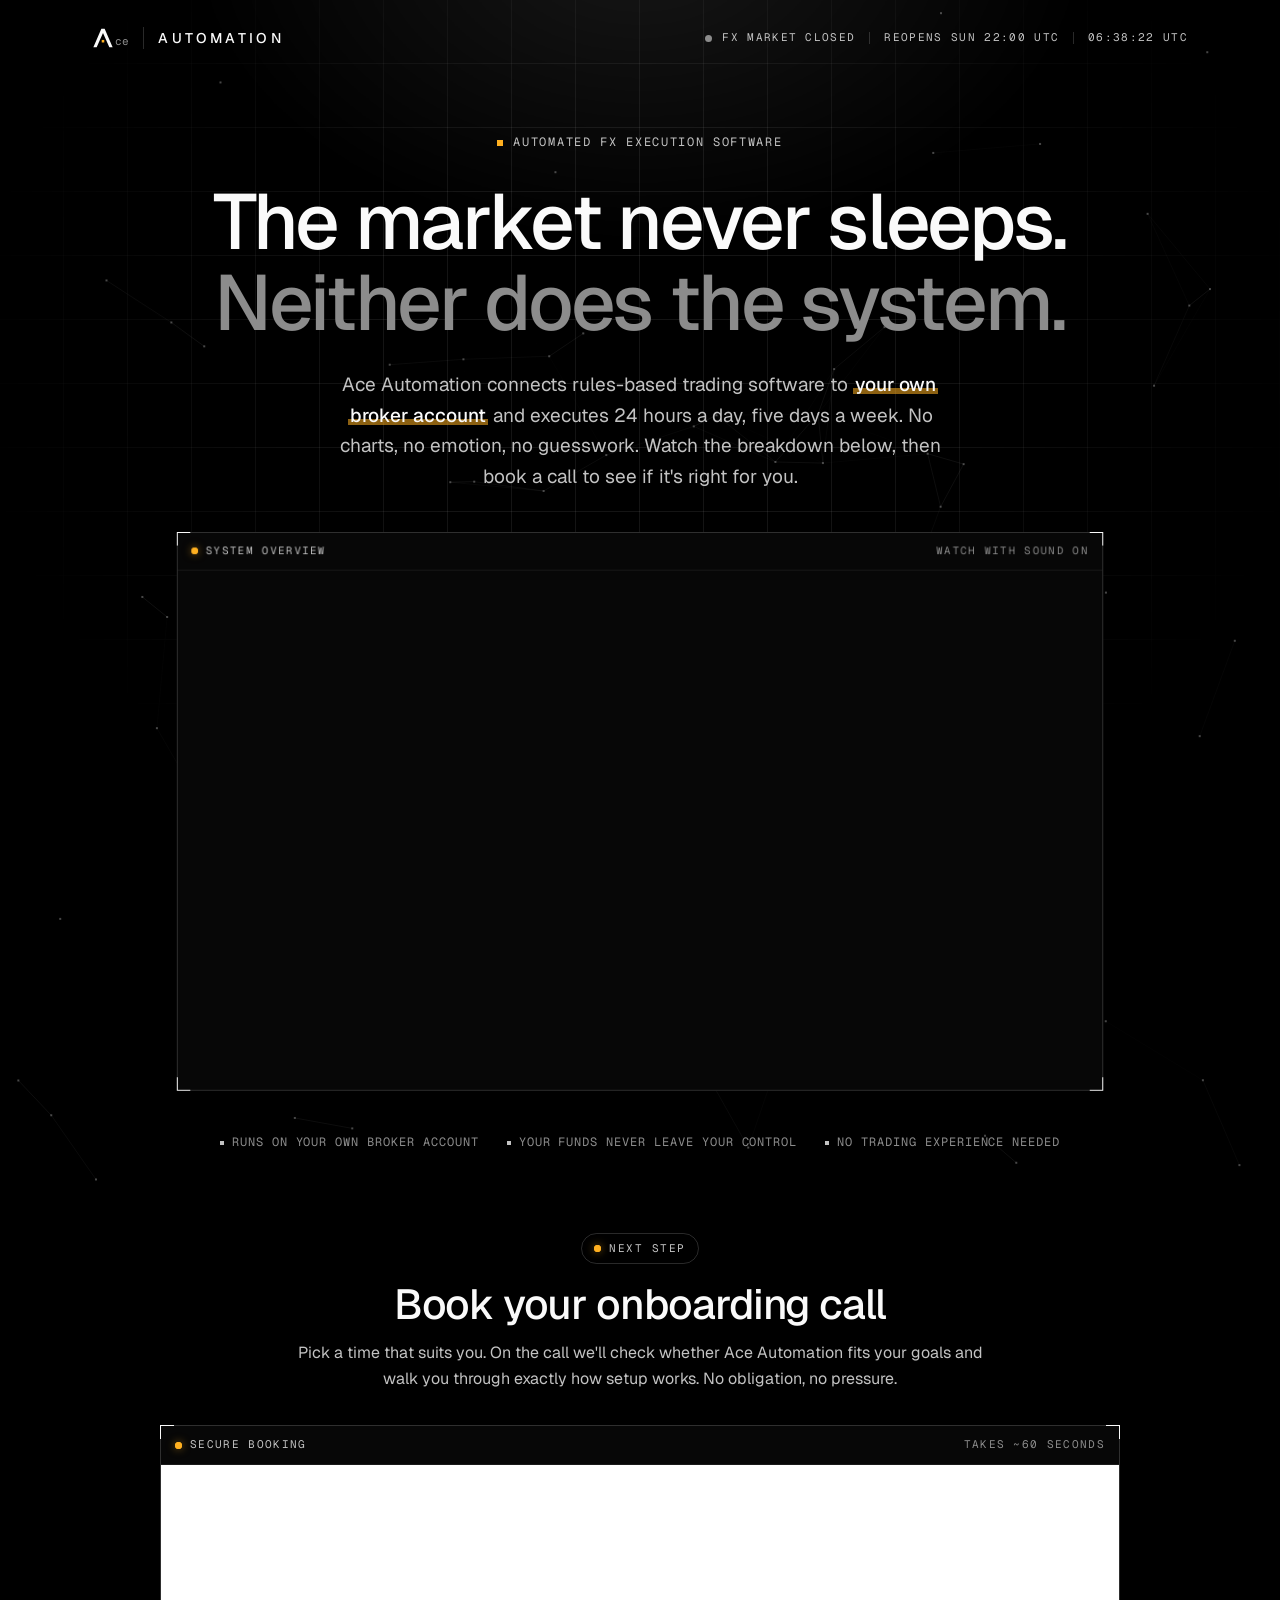
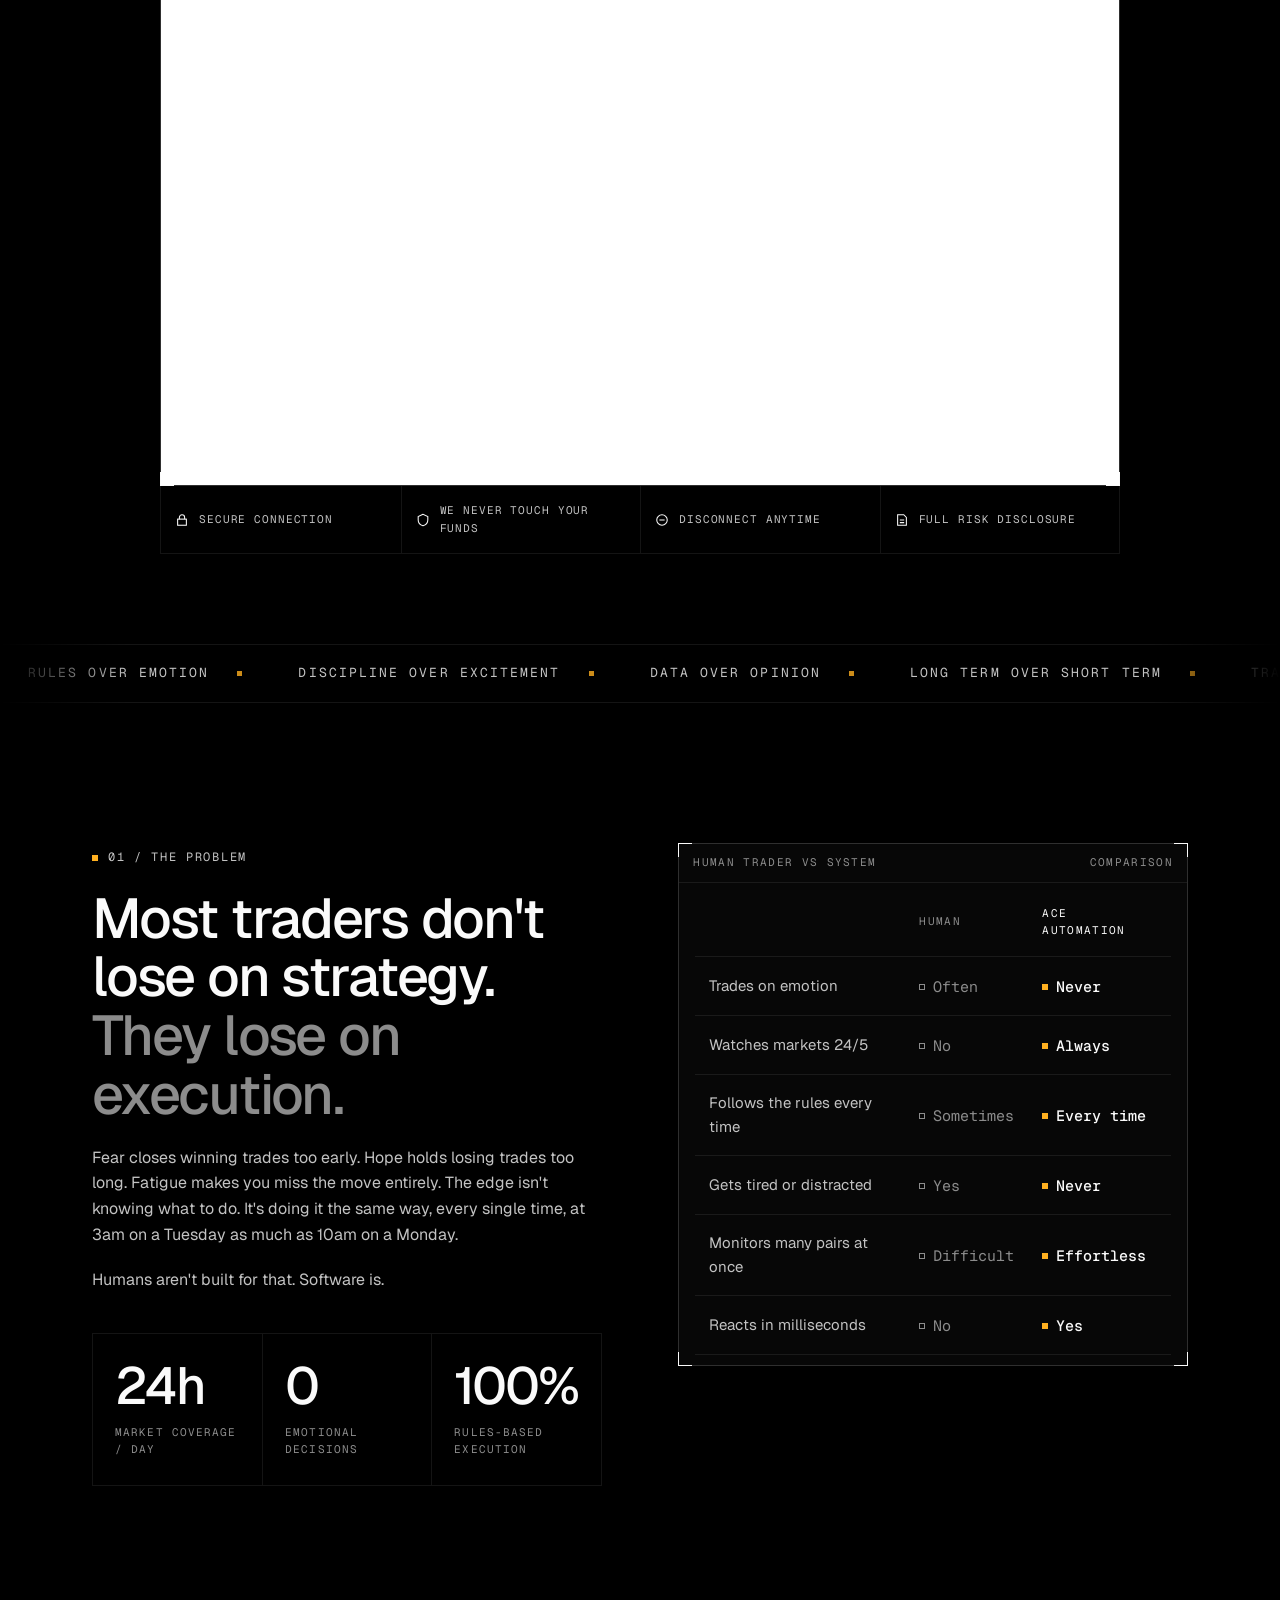
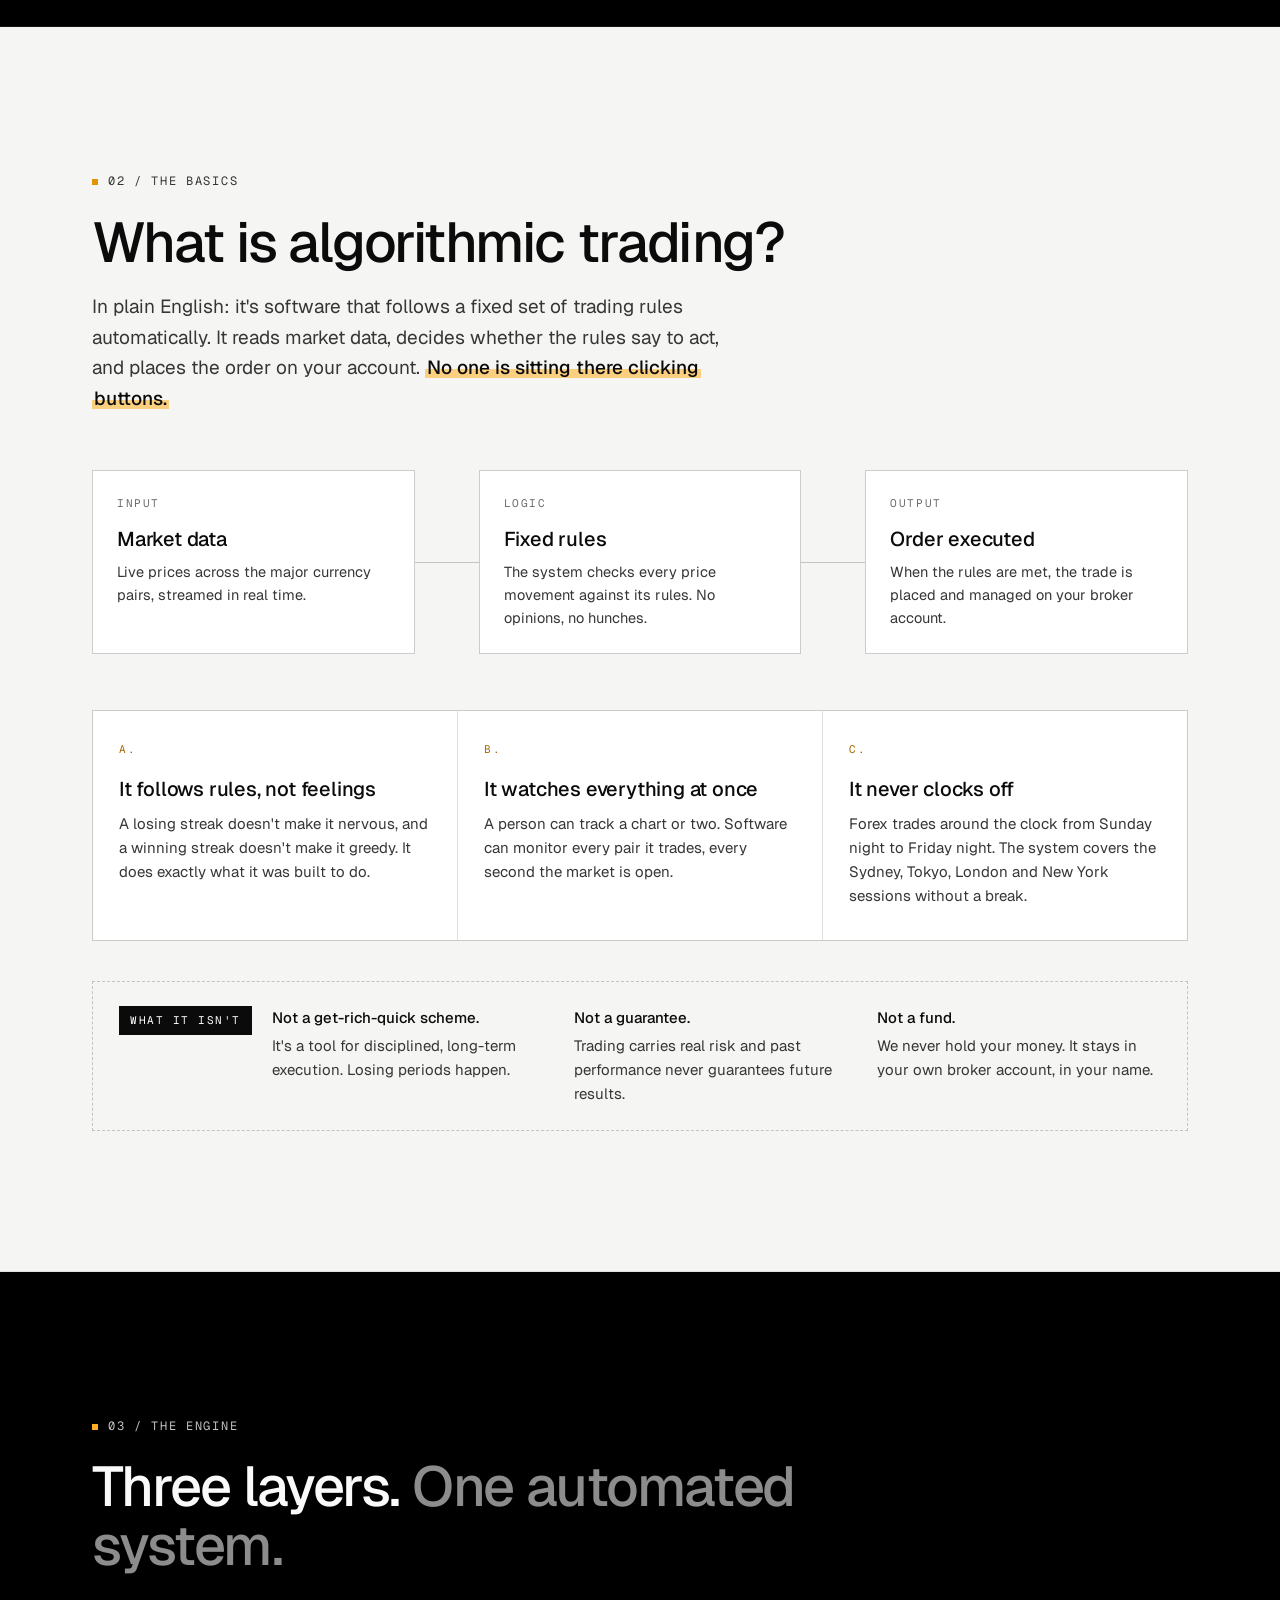
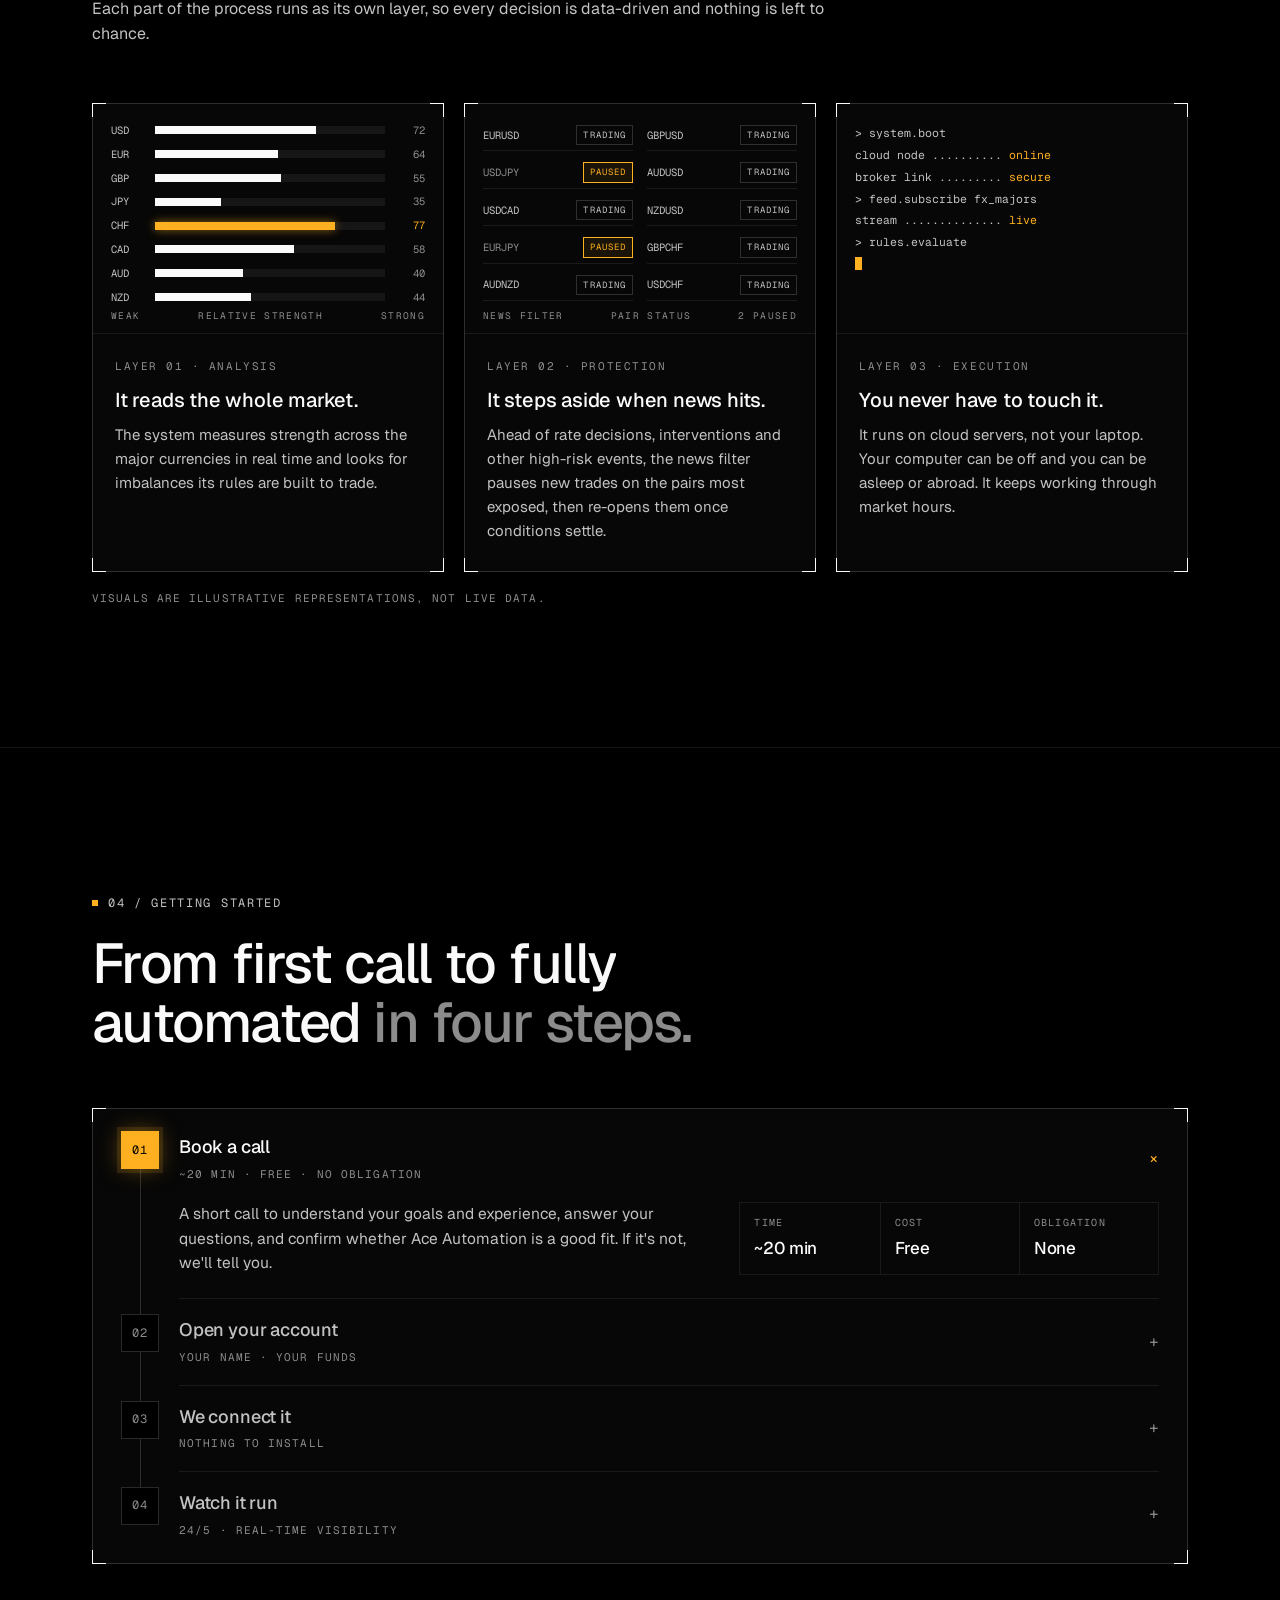
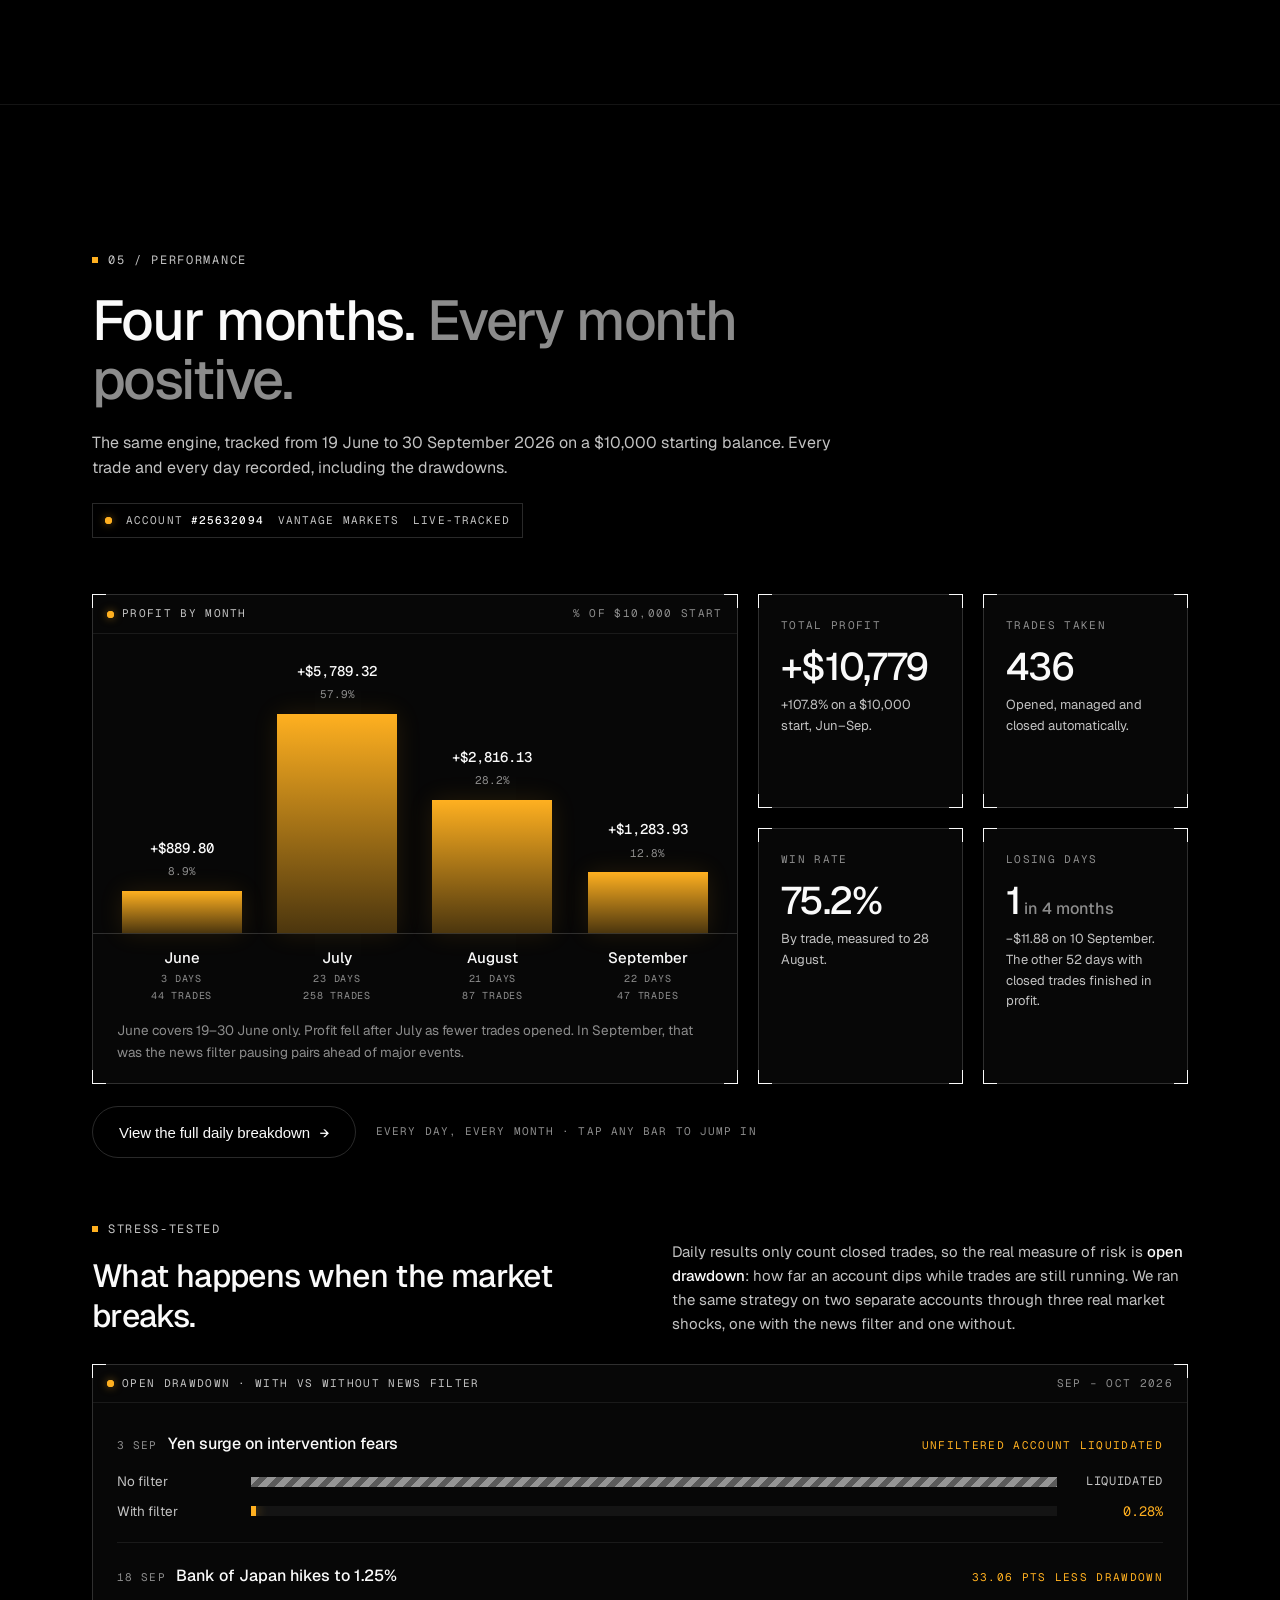
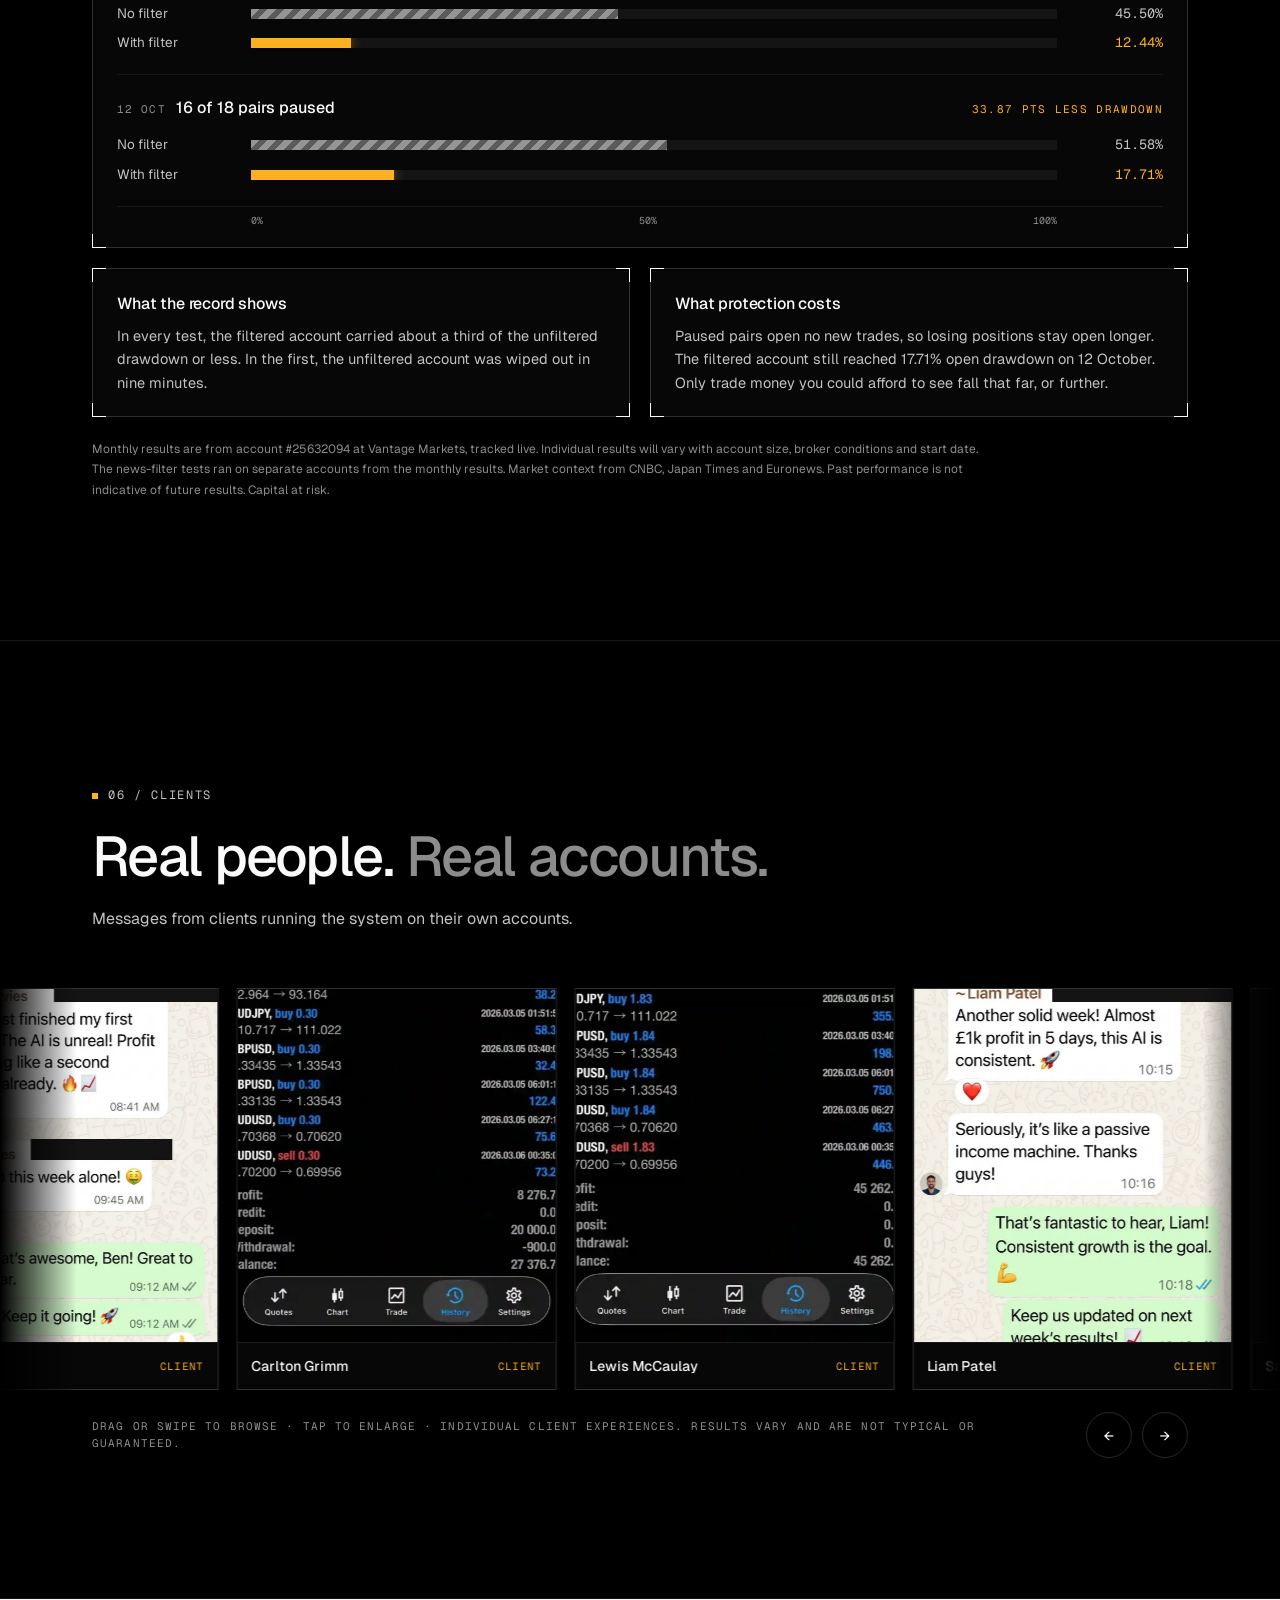
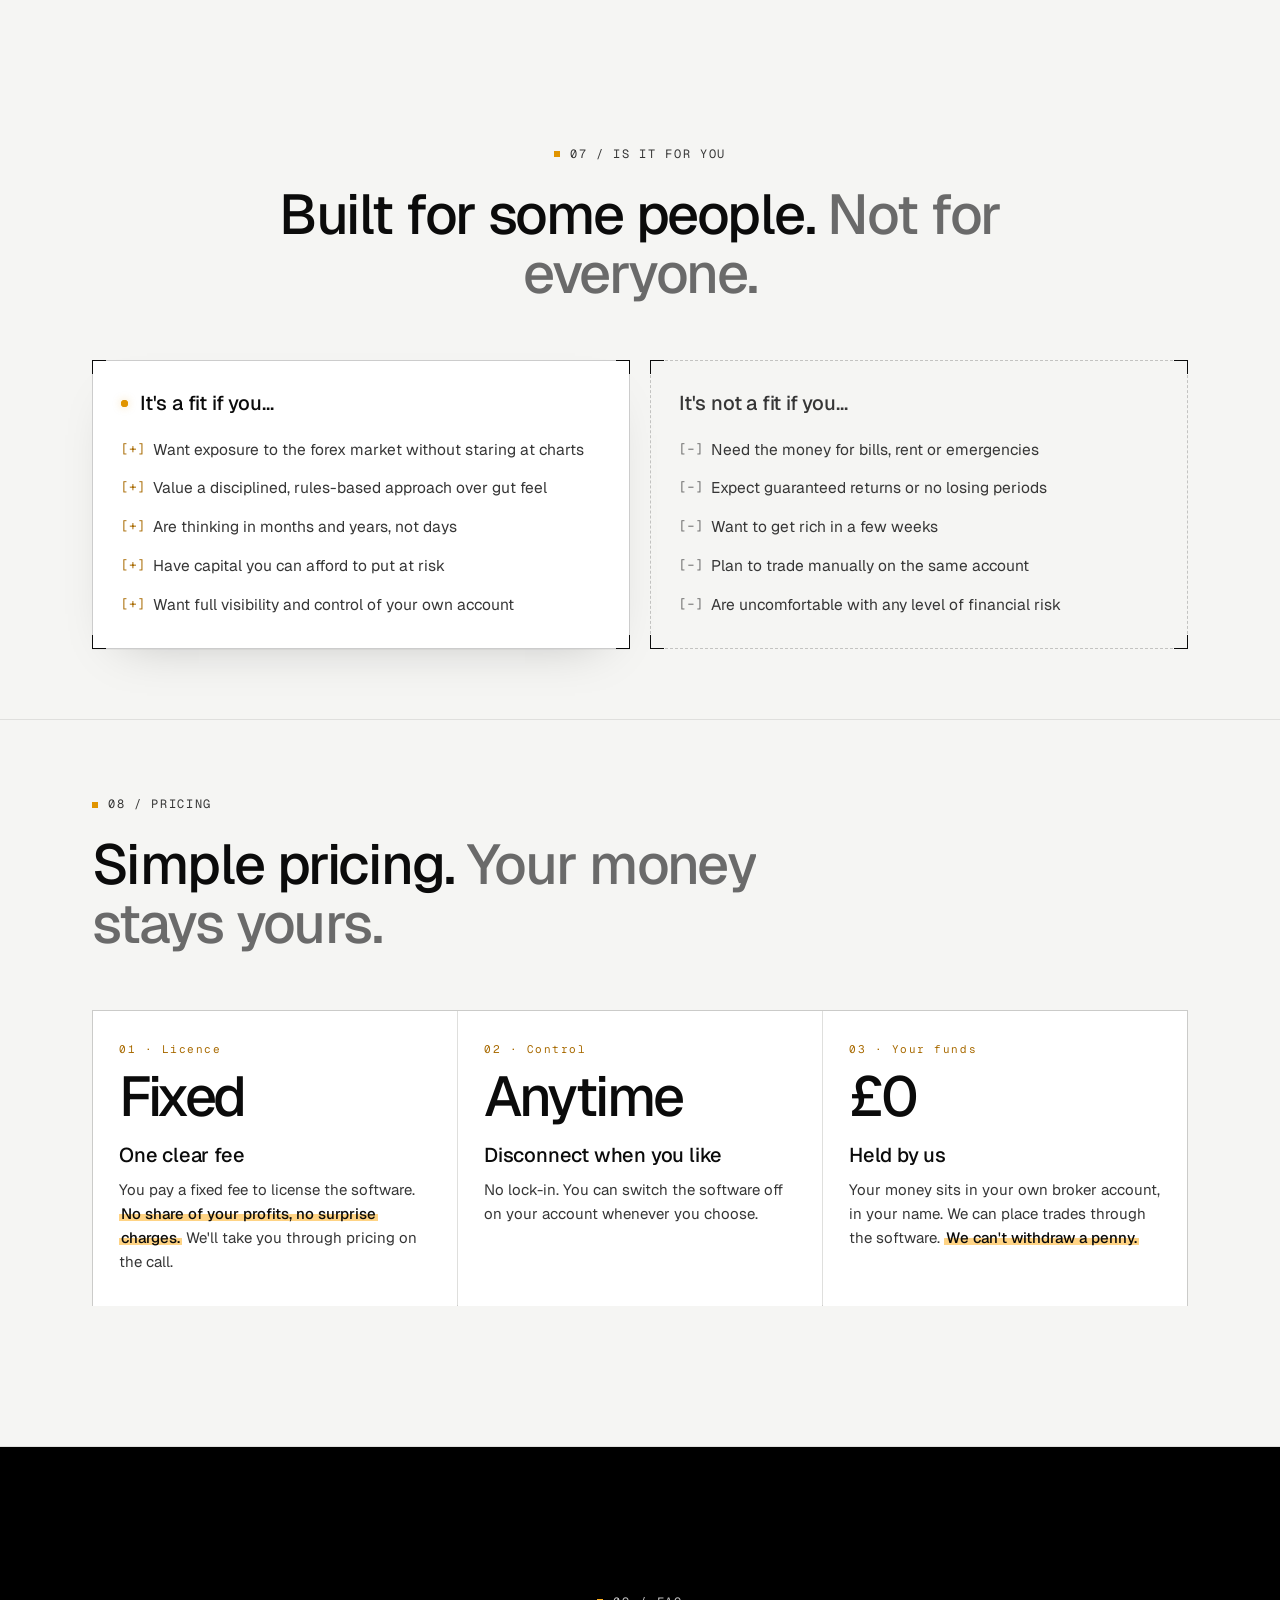
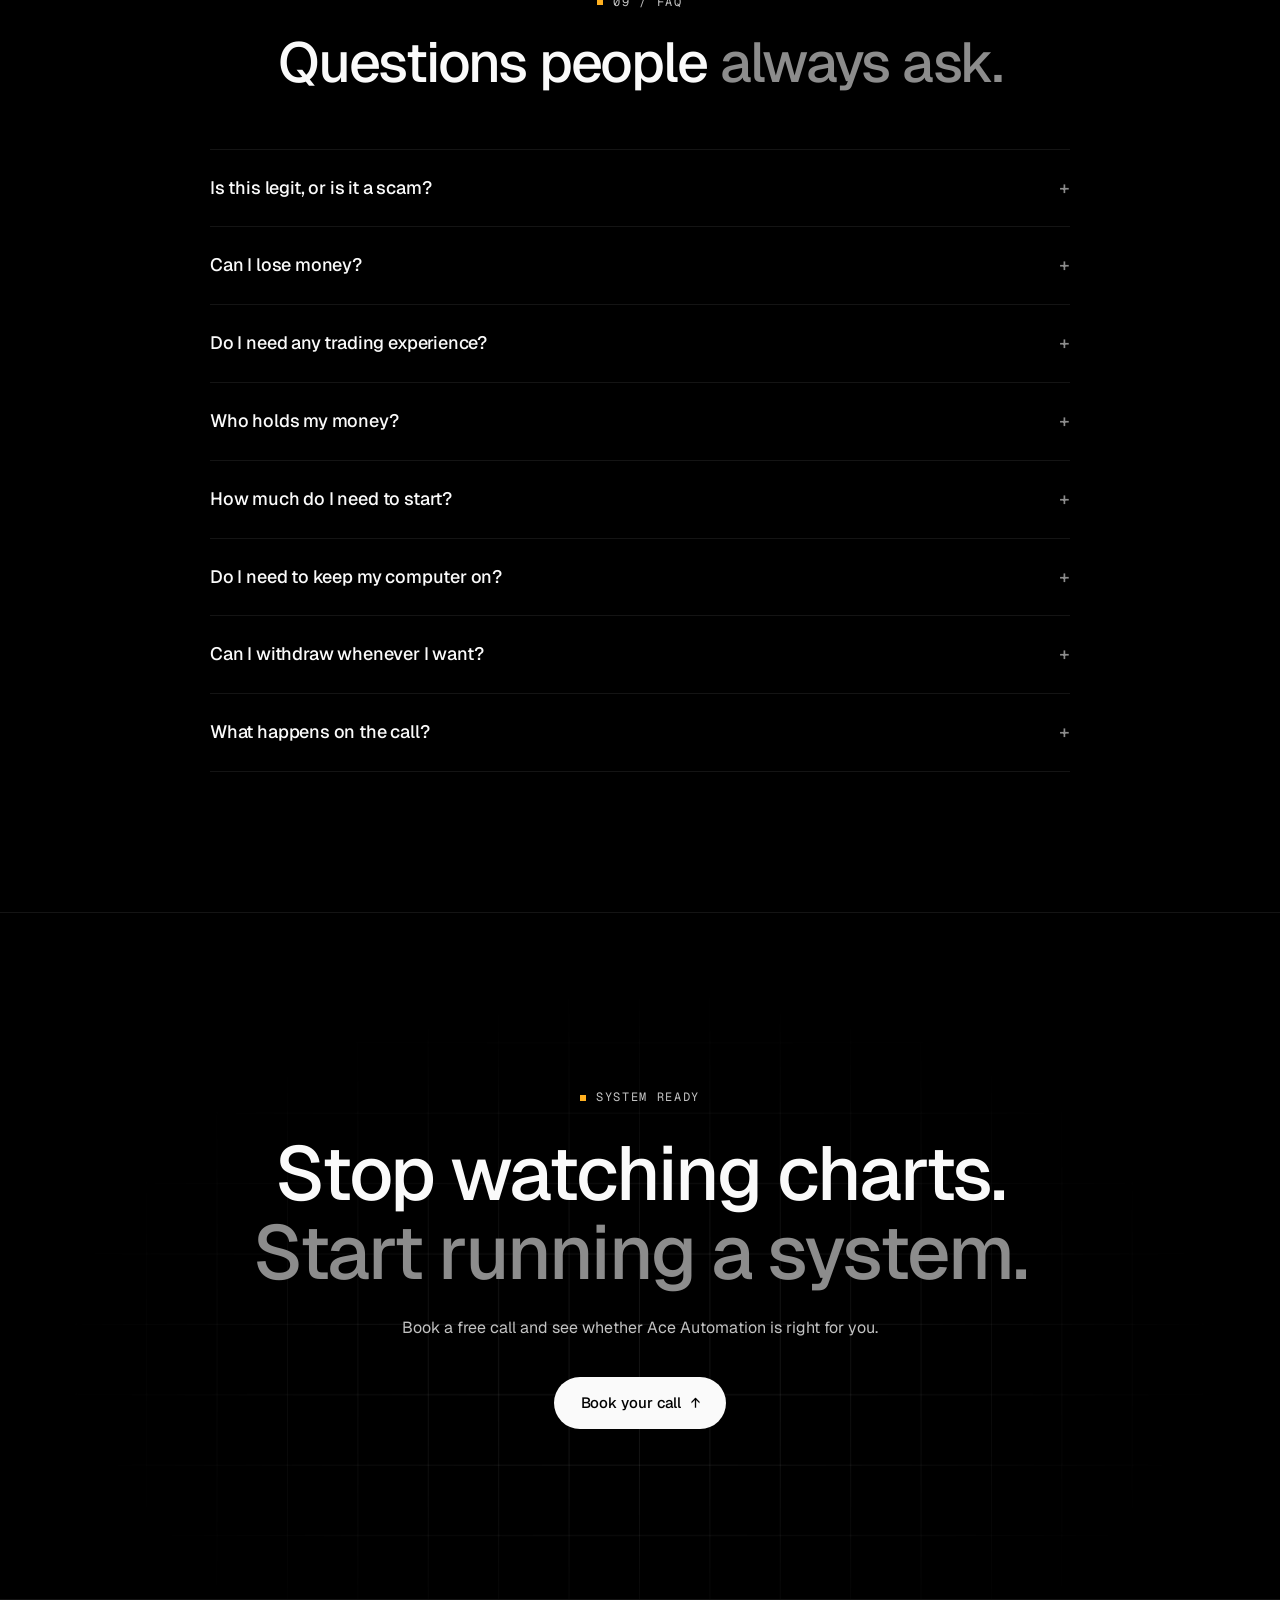
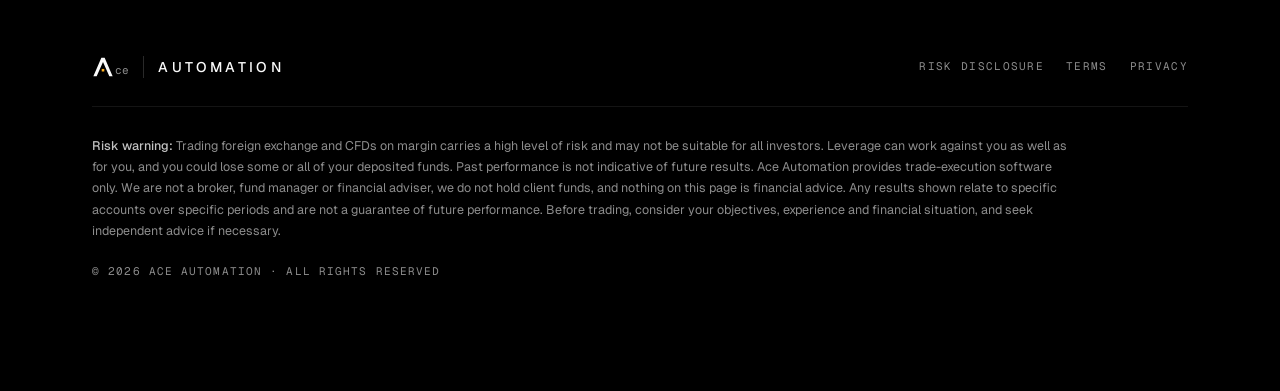
==== index.html @ defdb76c "Readability: lift text contrast, add light sections and key-phrase highlights Co-Authored-By: Claude" ====
<!doctype html>
<html lang="en">
<head>
<meta charset="utf-8">
<meta name="viewport" content="width=device-width, initial-scale=1, viewport-fit=cover">
<title>Ace Automation — Automated FX Execution</title>
<meta name="description" content="Ace Automation connects rules-based trading software to your own broker account and executes 24/5. No charts, no emotion, no guesswork.">
<meta name="theme-color" content="#000000">
<meta property="og:title" content="Ace Automation — Automated FX Execution">
<meta property="og:description" content="Rules-based trading software that runs on your own broker account, 24 hours a day, 5 days a week.">
<meta property="og:type" content="website">
<link rel="icon" type="image/svg+xml" href="data:image/svg+xml,%3Csvg%20xmlns%3D%22http%3A%2F%2Fwww.w3.org%2F2000%2Fsvg%22%20viewBox%3D%220%200%2032%2032%22%3E%3Crect%20width%3D%2232%22%20height%3D%2232%22%20rx%3D%227%22%2F%3E%3Cg%20transform%3D%22translate%284%204%29%22%3E%3Cpolygon%20fill%3D%22%23fafafa%22%20points%3D%2210.2%2C2%2013.8%2C2%2022.5%2C22%2018.9%2C22%2012%2C6.6%205.1%2C22%201.5%2C22%22%2F%3E%3Crect%20fill%3D%22%23ffb020%22%20x%3D%2210.4%22%20y%3D%2213.9%22%20width%3D%223.2%22%20height%3D%223.2%22%2F%3E%3C%2Fg%3E%3C%2Fsvg%3E">
<link rel="preconnect" href="https://fonts.googleapis.com">
<link rel="preconnect" href="https://fonts.gstatic.com" crossorigin>
<link href="https://fonts.googleapis.com/css2?family=Geist:wght@300..700&family=Geist+Mono:wght@400..600&display=swap" rel="stylesheet">
<link rel="preconnect" href="https://fast.wistia.com">
<link rel="preconnect" href="https://api.leadconnectorhq.com">

<!-- ===== VSL: Wistia ===== -->
<script src="https://fast.wistia.com/player.js" async></script>
<script src="https://fast.wistia.com/embed/vfcmtx6vb6.js" async type="module"></script>

<style>
:root{
  --bg:#000;
  --bg-1:#070707;
  --bg-2:#0d0d0d;
  --line:rgba(255,255,255,.08);
  --line-2:rgba(255,255,255,.16);
  --fg:#fafafa;
  --fg-2:#c2c2c2;
  --fg-3:#8c8c8c;
  --accent:#ffb020;
  --accent-glow:rgba(255,176,32,.55);
  --sans:"Geist","Helvetica Neue",Arial,sans-serif;
  --mono:"Geist Mono",ui-monospace,SFMono-Regular,Menlo,monospace;
  --max:1160px;
  --gut:clamp(16px,4vw,32px);
  --ease:cubic-bezier(.2,.7,.2,1);
}
*,*::before,*::after{box-sizing:border-box}
html{scroll-behavior:smooth;-webkit-text-size-adjust:100%}
body{margin:0;background:var(--bg);color:var(--fg);font-family:var(--sans);font-size:16px;line-height:1.6;-webkit-font-smoothing:antialiased;overflow-x:hidden;overflow-x:clip}
html{overflow-x:hidden;overflow-x:clip}
img,svg{display:block}
a{color:inherit;text-decoration:none}
::selection{background:var(--accent);color:#000}

.wrap{max-width:var(--max);margin:0 auto;padding:0 var(--gut)}
.mono{font-family:var(--mono)}
.dim{color:var(--fg-3)}
.eyebrow{font-family:var(--mono);font-size:12px;letter-spacing:.14em;text-transform:uppercase;color:var(--fg-2);display:inline-flex;align-items:center;gap:10px}
.eyebrow::before{content:"";width:6px;height:6px;background:var(--accent);display:inline-block}

h1,h2,h3{font-weight:500;margin:0;letter-spacing:-.03em;line-height:1.05}
h1{font-size:clamp(38px,6.6vw,78px)}
h2{font-size:clamp(32px,4.6vw,56px);letter-spacing:-.028em}
h3{font-size:20px;letter-spacing:-.01em;line-height:1.25}
p{margin:0;color:var(--fg-2)}
.lede{font-size:clamp(17px,1.6vw,19px);line-height:1.6;max-width:640px}

/* ---------- Buttons ---------- */
.btn{display:inline-flex;align-items:center;justify-content:center;gap:10px;height:52px;padding:0 26px;border-radius:999px;font-weight:500;font-size:15px;letter-spacing:-.005em;transition:transform .2s var(--ease),background .2s,color .2s,border-color .2s;cursor:pointer;border:1px solid transparent;white-space:nowrap}
.btn-primary{background:var(--fg);color:#000}
.btn-primary:hover{transform:translateY(-1px);background:#fff}
.btn-ghost{background:transparent;border-color:var(--line-2);color:var(--fg)}
.btn-ghost:hover{border-color:var(--fg)}
.btn .arr{font-family:var(--mono);transition:transform .2s var(--ease)}
.btn:hover .arr{transform:translateY(2px)}

/* ---------- Frame with crosshair corners ---------- */
.frame{position:relative;border:1px solid var(--line-2);background:var(--bg-1)}
.frame::before,.frame::after,.frame>.c1,.frame>.c2{content:"";position:absolute;width:14px;height:14px;border-color:var(--fg);border-style:solid;pointer-events:none;z-index:2}
.frame::before{top:-1px;left:-1px;border-width:1px 0 0 1px}
.frame::after{top:-1px;right:-1px;border-width:1px 1px 0 0}
.frame>.c1{bottom:-1px;left:-1px;border-width:0 0 1px 1px}
.frame>.c2{bottom:-1px;right:-1px;border-width:0 1px 1px 0}
.frame-bar{display:flex;justify-content:space-between;align-items:center;gap:12px;padding:10px 14px;border-bottom:1px solid var(--line);font-family:var(--mono);font-size:11px;letter-spacing:.12em;text-transform:uppercase;color:var(--fg-3)}
.frame-bar .live{display:inline-flex;align-items:center;gap:8px;color:var(--fg-2)}
.dot{position:relative;display:inline-block;width:7px;height:7px;border-radius:50%;background:var(--accent);box-shadow:0 0 8px var(--accent-glow);flex:none;animation:breathe 1.8s ease-in-out infinite}
.dot::before,.dot::after{content:"";position:absolute;inset:0;border-radius:50%;border:1px solid var(--accent);animation:ripple 1.8s cubic-bezier(.2,.6,.3,1) infinite}
.dot::after{animation-delay:.9s}
@keyframes ripple{0%{transform:scale(1);opacity:.9}100%{transform:scale(3.6);opacity:0}}
@keyframes breathe{0%,100%{opacity:1}50%{opacity:.65}}
.closed .dot{background:var(--fg-3);box-shadow:none;animation:none}
.closed .dot::before,.closed .dot::after{display:none}

/* ---------- Top bar ---------- */
.top{position:absolute;top:0;left:0;right:0;z-index:20}
.top .wrap{display:flex;justify-content:space-between;align-items:center;height:76px}
.logo{display:inline-flex;align-items:center;gap:12px}
.logo svg{width:22px;height:22px}
.logo .sig{fill:var(--accent);animation:blink 2.4s steps(1) infinite}
@keyframes blink{0%,70%{opacity:1}71%,100%{opacity:.15}}
.logo{gap:0}
.logo svg{margin-right:1px}
.logo .ce{font-family:var(--mono);font-size:11px;line-height:1;letter-spacing:.02em;color:var(--fg-3);align-self:flex-end;margin-bottom:2px;transition:color .3s}
.logo:hover .ce{color:var(--accent)}
.logo .word{font-weight:500;font-size:14px;letter-spacing:.24em;color:var(--fg);margin-left:14px;padding-left:14px;border-left:1px solid var(--line-2);line-height:22px}
.status{font-family:var(--mono);font-size:11px;letter-spacing:.12em;text-transform:uppercase;color:var(--fg-2);display:flex;align-items:center;gap:14px}
.status .sep{width:1px;height:12px;background:var(--line-2)}

/* ---------- Hero ---------- */
.hero{position:relative;padding:128px 0 40px;overflow:hidden;isolation:isolate}
.hero-bg{position:absolute;inset:0;z-index:-1;pointer-events:none}
.grid{position:absolute;inset:-1px;background-image:linear-gradient(var(--line) 1px,transparent 1px),linear-gradient(90deg,var(--line) 1px,transparent 1px);background-size:64px 64px;-webkit-mask-image:radial-gradient(ellipse 70% 60% at 50% 30%,#000 30%,transparent 75%);mask-image:radial-gradient(ellipse 70% 60% at 50% 30%,#000 30%,transparent 75%)}
.scan{position:absolute;left:0;right:0;height:220px;top:-220px;background:linear-gradient(180deg,transparent,rgba(255,255,255,.035) 70%,rgba(255,255,255,.06) 92%,transparent);-webkit-mask-image:radial-gradient(ellipse 60% 100% at 50% 50%,#000 30%,transparent 80%);mask-image:radial-gradient(ellipse 60% 100% at 50% 50%,#000 30%,transparent 80%);animation:scan 8s linear infinite}
@keyframes scan{to{transform:translateY(1200px)}}
#field{position:absolute;inset:0;width:100%;height:100%;opacity:.55}
.glow{position:absolute;left:50%;top:-30%;width:900px;height:600px;transform:translateX(-50%);background:radial-gradient(closest-side,rgba(255,255,255,.09),transparent);filter:blur(10px)}

.hero-head{text-align:center;max-width:920px;margin:0 auto}
.hero-head .eyebrow{margin-bottom:28px}
.hero-head h1 .dim{display:block}
.hero-head .lede{margin:26px auto 0}

.vsl{max-width:960px;margin:40px auto 0}
.vsl .frame{transform-origin:50% 0;will-change:transform}
.hero-head{will-change:transform,opacity}
.vsl-inner{padding:0}
wistia-player[media-id='vfcmtx6vb6']:not(:defined){background:center / contain no-repeat url('https://fast.wistia.com/embed/medias/vfcmtx6vb6/swatch');display:block;filter:blur(5px);padding-top:56.25%}
.vsl-note{display:flex;justify-content:center;gap:28px;flex-wrap:wrap;margin-top:22px;font-family:var(--mono);font-size:12px;letter-spacing:.08em;text-transform:uppercase;color:var(--fg-3)}
.vsl-note span{display:inline-flex;align-items:center;gap:8px}
.vsl-note span::before{content:"";width:4px;height:4px;background:var(--fg-2)}

/* ---------- Apply ---------- */
.apply{padding:40px 0 90px;scroll-margin-top:20px}
.apply-head{text-align:center;max-width:700px;margin:0 auto 34px}
.apply-head h2{font-size:clamp(28px,3.6vw,42px)}
.apply-head p{margin-top:14px}
.step-tag{display:inline-flex;gap:8px;align-items:center;font-family:var(--mono);font-size:11px;letter-spacing:.14em;text-transform:uppercase;color:var(--fg-2);border:1px solid var(--line-2);border-radius:999px;padding:6px 12px;margin-bottom:18px}
.form-frame{max-width:960px;margin:0 auto}
.form-body{background:#fff;min-height:620px}
.form-body iframe{display:block;width:100%;min-height:620px}
.trust{max-width:960px;margin:0 auto;display:grid;grid-template-columns:repeat(4,1fr);border:1px solid var(--line);border-top:0}
.trust div{padding:16px 14px;font-family:var(--mono);font-size:11px;letter-spacing:.08em;text-transform:uppercase;color:var(--fg-2);display:flex;gap:10px;align-items:center;border-left:1px solid var(--line)}
.trust div:first-child{border-left:0}
.trust svg{width:14px;height:14px;flex:none}

/* ---------- Marquee ---------- */
.marquee{border-top:1px solid var(--line);border-bottom:1px solid var(--line);overflow:hidden;padding:18px 0;-webkit-mask-image:linear-gradient(90deg,transparent,#000 10%,#000 90%,transparent);mask-image:linear-gradient(90deg,transparent,#000 10%,#000 90%,transparent)}
.marquee-track{display:flex;width:max-content;animation:marq 40s linear infinite}
.marquee-track span{font-family:var(--mono);font-size:13px;letter-spacing:.16em;text-transform:uppercase;color:var(--fg-2);padding:0 28px;display:inline-flex;align-items:center;gap:28px;white-space:nowrap}
.marquee-track span::after{content:"";width:5px;height:5px;background:var(--accent);opacity:.8}
@keyframes marq{to{transform:translateX(-50%)}}

/* ---------- Sections ---------- */
section.block{padding:clamp(80px,11vw,140px) 0;border-bottom:1px solid var(--line);position:relative}
.sec-head{max-width:760px;margin-bottom:56px}
.sec-head .eyebrow{margin-bottom:22px}
.sec-head p{margin-top:20px}
.sec-head.center{text-align:center;margin-left:auto;margin-right:auto}

.split{display:grid;grid-template-columns:1fr 1fr;gap:clamp(32px,6vw,80px);align-items:start}

/* Problem stats */
.stats{display:grid;grid-template-columns:repeat(3,1fr);border:1px solid var(--line);margin-top:40px}
.stat{padding:26px 22px;border-left:1px solid var(--line)}
.stat:first-child{border-left:0}
.stat .n{font-size:clamp(36px,4.4vw,52px);font-weight:500;letter-spacing:-.04em;line-height:1}
.stat .l{font-family:var(--mono);font-size:11px;letter-spacing:.1em;text-transform:uppercase;color:var(--fg-3);margin-top:12px}

/* Comparison table */
.vs{width:100%;border-collapse:collapse;font-size:15px}
.vs th,.vs td{padding:16px 14px;border-bottom:1px solid var(--line);text-align:left}
.vs th{font-family:var(--mono);font-size:11px;letter-spacing:.12em;text-transform:uppercase;color:var(--fg-3);font-weight:400}
.vs td:first-child{color:var(--fg-2)}
.vs td:nth-child(2){color:var(--fg-3)}
.vs td:nth-child(3){color:var(--fg);font-weight:500}
.vs th:nth-child(3){color:var(--fg)}
.vs .x{font-family:var(--mono);display:inline-flex;align-items:center;gap:8px}
.vs .x::before{content:"";width:6px;height:6px;border:1px solid currentColor}
.vs td:nth-child(3) .x::before{background:var(--accent);border-color:var(--accent)}

/* Pipeline (education) */
.pipe{display:grid;grid-template-columns:1fr auto 1fr auto 1fr;align-items:stretch;gap:0;margin-bottom:56px}
.pipe-node{border:1px solid var(--line-2);padding:24px;background:var(--bg-1)}
.pipe-node .k{font-family:var(--mono);font-size:11px;letter-spacing:.14em;color:var(--fg-3);text-transform:uppercase}
.pipe-node h3{margin:14px 0 8px}
.pipe-node p{font-size:14.5px}
.pipe-link{width:64px;position:relative;align-self:center;height:1px;background:var(--line-2);overflow:hidden}
.pipe-link::after{content:"";position:absolute;top:0;left:-30%;width:30%;height:1px;background:linear-gradient(90deg,transparent,#fff);animation:flow 1.8s linear infinite}
@keyframes flow{to{left:100%}}

.cards{display:grid;grid-template-columns:repeat(3,1fr);gap:1px;background:var(--line);border:1px solid var(--line)}
.card{background:var(--bg);padding:30px 26px 32px}
.card .idx{font-family:var(--mono);font-size:11px;color:var(--fg-3);letter-spacing:.14em}
.card h3{margin:18px 0 10px}
.card p{font-size:15px}

.not{margin-top:40px;border:1px dashed var(--line-2);padding:24px 26px;display:grid;grid-template-columns:auto 1fr;gap:20px;align-items:start}
.not .tag{font-family:var(--mono);font-size:11px;letter-spacing:.14em;text-transform:uppercase;border:1px solid var(--fg);padding:5px 10px}
.not ul{margin:0;padding:0;list-style:none;display:grid;grid-template-columns:repeat(3,1fr);gap:18px}
.not li{font-size:15px;color:var(--fg-2)}
.not li strong{color:var(--fg);font-weight:500;display:block;margin-bottom:4px}

/* Engine */
.engine{display:grid;grid-template-columns:repeat(3,1fr);gap:20px}
.eng{display:flex;flex-direction:column}
.eng .viz{height:230px;border-bottom:1px solid var(--line);position:relative;overflow:hidden}
.eng .txt{padding:24px 22px 28px}
.eng .txt .k{font-family:var(--mono);font-size:11px;letter-spacing:.14em;color:var(--fg-3);text-transform:uppercase}
.eng .txt h3{margin:12px 0 10px}
.eng .txt p{font-size:15px}

.meter{padding:18px 18px 10px;display:grid;gap:7px}
.meter-row{display:grid;grid-template-columns:34px 1fr 30px;gap:10px;align-items:center;font-family:var(--mono);font-size:10.5px;color:var(--fg-2)}
.meter-bar{height:8px;background:rgba(255,255,255,.06);position:relative}
.meter-bar i{position:absolute;left:0;top:0;bottom:0;background:var(--fg);transition:width 1.6s var(--ease)}
.meter-row .v{text-align:right;color:var(--fg-3)}
.viz-cap{position:absolute;left:18px;right:18px;bottom:10px;display:flex;justify-content:space-between;font-family:var(--mono);font-size:9.5px;letter-spacing:.14em;color:var(--fg-3)}

.pairs{position:absolute;inset:16px 18px 30px;display:grid;grid-template-columns:1fr 1fr;gap:6px 14px;align-content:start}
.pair{display:flex;justify-content:space-between;align-items:center;font-family:var(--mono);font-size:10.5px;color:var(--fg-2);padding:5px 0;border-bottom:1px solid var(--line)}
.pair s{text-decoration:none;font-size:9px;letter-spacing:.12em;padding:2px 6px;border:1px solid var(--line-2);color:var(--fg-2);transition:all .4s}
.pair.paused{color:var(--fg-3)}
.pair.paused s{border-color:var(--accent);color:var(--accent);background:rgba(255,176,32,.08)}
.log{position:absolute;inset:0;padding:18px;font-family:var(--mono);font-size:11.5px;line-height:1.9;color:var(--fg-2);overflow:hidden}
.log .ok{color:var(--accent)}
.log .cur{display:inline-block;width:7px;height:13px;background:var(--accent);vertical-align:-2px;animation:blink 1s steps(1) infinite}

/* Light (inverted) sections */
.light{--bg:#f5f5f3;--bg-1:#ffffff;--bg-2:#ececea;--line:rgba(0,0,0,.09);--line-2:rgba(0,0,0,.2);--fg:#0b0b0b;--fg-2:#363636;--fg-3:#6a6a6a;--accent:#e09400;--accent-glow:rgba(224,148,0,.35);--ink:#a86a00;background:var(--bg);color:var(--fg)}
section.block.light{border-bottom-color:var(--line)}
.light .pipe-link::after{background:linear-gradient(90deg,transparent,#0b0b0b)}
@media (max-width:980px){.light .pipe-link::after{background:linear-gradient(180deg,transparent,#0b0b0b)}}
.light .fit li::before{color:var(--ink)}
.light .fit .yes{background:#fff;box-shadow:0 1px 0 rgba(0,0,0,.04),0 20px 50px -30px rgba(0,0,0,.25)}
.light .card{background:#fff}
.light .paid .card .big{color:var(--fg)}
.light .idx{color:var(--ink)}
.light .not .tag{background:#0b0b0b;color:#fff;border-color:#0b0b0b}
.light .eyebrow{color:var(--fg-2)}
/* Light band joined across two sections */
.light+.light{border-top:0}
.light.join{padding-bottom:clamp(40px,6vw,70px)}
.light.join+.light{padding-top:clamp(40px,6vw,70px)}

/* Highlighter on key phrases: sweeps in on reveal */
.hl{color:var(--fg);font-weight:500;background-image:linear-gradient(transparent 64%,rgba(255,176,32,.55) 64%,rgba(255,176,32,.55) 90%,transparent 90%);background-repeat:no-repeat;background-size:0% 100%;transition:background-size 1s var(--ease) .5s;-webkit-box-decoration-break:clone;box-decoration-break:clone;padding:0 2px}
.in .hl,.hl.in{background-size:100% 100%}
.light .hl{background-image:linear-gradient(transparent 55%,rgba(255,176,32,.55) 55%,rgba(255,176,32,.55) 92%,transparent 92%)}

/* Steps: vertical timeline accordion */
.steps{padding:6px clamp(16px,3vw,28px)}
.step{position:relative;padding-left:58px}
.step+.step::before{content:"";position:absolute;left:58px;right:0;top:0;height:1px;background:var(--line)}
.step .node{position:absolute;left:0;top:16px;width:38px;height:38px;display:grid;place-items:center;border:1px solid var(--line-2);background:var(--bg);font-family:var(--mono);font-size:12px;letter-spacing:.06em;color:var(--fg-3);z-index:1;transition:color .3s,border-color .3s,background .3s,box-shadow .3s}
.step.done .node{border-color:rgba(255,176,32,.55);color:var(--accent)}
.step.on .node{border-color:var(--accent);color:#000;background:var(--accent);box-shadow:0 0 0 4px rgba(255,176,32,.12),0 0 22px rgba(255,176,32,.35)}
.step .seg{position:absolute;left:19px;top:54px;bottom:-16px;width:1px;background:var(--line-2);overflow:hidden}
.step:last-child .seg{display:none}
.step .seg i{position:absolute;left:0;top:0;width:1px;height:0;background:var(--accent);box-shadow:0 0 8px var(--accent-glow)}
.step.done .seg i{height:100%;transition:height .5s var(--ease)}
.steps.auto .step.on .seg i{animation:segfill 6s linear forwards}
@keyframes segfill{to{height:100%}}
.step-head{appearance:none;width:100%;background:none;border:0;color:inherit;font:inherit;text-align:left;cursor:pointer;display:flex;justify-content:space-between;align-items:center;gap:16px;padding:18px 0;min-height:70px}
.step-head b{display:block;font-weight:500;font-size:18px;letter-spacing:-.01em;color:var(--fg-2);transition:color .3s}
.step-head em{display:block;font-style:normal;font-family:var(--mono);font-size:11px;letter-spacing:.1em;text-transform:uppercase;color:var(--fg-3);margin-top:4px}
.step.on .step-head b,.step-head:hover b{color:var(--fg)}
.step-head .pm{font-family:var(--mono);color:var(--fg-3);flex:none;transition:transform .3s var(--ease),color .3s}
.step.on .step-head .pm{transform:rotate(45deg);color:var(--accent)}
.step-body{display:grid;grid-template-rows:0fr;transition:grid-template-rows .5s var(--ease)}
.step.on .step-body{grid-template-rows:1fr}
.step-in{overflow:hidden;min-height:0}
.step-grid{display:grid;grid-template-columns:1.25fr 1fr;gap:20px 36px;align-items:start;padding:0 0 22px;opacity:0;transform:translateY(-6px);transition:opacity .4s,transform .4s var(--ease)}
.step.on .step-grid{opacity:1;transform:none;transition-delay:.12s}
.step-grid p{font-size:15.5px;max-width:520px}
.specs{display:grid;grid-template-columns:repeat(3,minmax(0,1fr));border:1px solid var(--line)}
.specs>div{padding:12px 14px;border-left:1px solid var(--line);min-width:0}
.specs>div:first-child{border-left:0}
.specs .k{font-family:var(--mono);font-size:10px;letter-spacing:.12em;text-transform:uppercase;color:var(--fg-3)}
.specs .v{font-size:17px;font-weight:500;margin-top:4px;letter-spacing:-.01em;white-space:nowrap;overflow:hidden;text-overflow:ellipsis}
@keyframes fadeup{from{opacity:0;transform:translateY(8px)}to{opacity:1;transform:none}}

/* Results */
.src{display:inline-flex;flex-wrap:wrap;gap:8px 14px;align-items:center;margin-top:22px;font-family:var(--mono);font-size:11px;letter-spacing:.1em;text-transform:uppercase;color:var(--fg-2);border:1px solid var(--line-2);padding:8px 12px}
.src b{color:var(--fg);font-weight:500}
.results{display:grid;grid-template-columns:1.5fr 1fr;gap:20px}
.mchart{display:flex;flex-direction:column}
.mbars{flex:1;display:grid;grid-template-columns:repeat(4,1fr);gap:clamp(10px,2.4vw,26px);align-items:end;padding:26px 24px 0;min-height:300px;border-bottom:1px solid var(--line-2);margin:0 0 0}
.mbar{display:flex;flex-direction:column;align-items:center;justify-content:flex-end;height:100%;text-align:center}
.mbar .amt{font-family:var(--mono);font-size:clamp(11px,1.15vw,14px);color:var(--fg);font-weight:500;white-space:nowrap}
.mbar .pct{font-family:var(--mono);font-size:11px;color:var(--fg-3);margin:4px 0 10px}
.mbar .col{width:100%;max-width:120px;height:var(--h);background:linear-gradient(180deg,var(--accent),rgba(255,176,32,.28));transform-origin:bottom;transform:scaleY(0);transition:transform 1.2s var(--ease);transition-delay:var(--d);box-shadow:0 0 24px rgba(255,176,32,.12)}
.mchart.in .mbar .col{transform:scaleY(1)}
.mbar .amt,.mbar .pct{opacity:0;transition:opacity .6s;transition-delay:calc(var(--d) + .8s)}
.mchart.in .mbar .amt,.mchart.in .mbar .pct{opacity:1}
.mlabels{display:grid;grid-template-columns:repeat(4,1fr);gap:clamp(10px,2.4vw,26px);padding:12px 24px 0;text-align:center}
.mlabels b{display:block;font-weight:500;font-size:15px}
.mlabels span{font-family:var(--mono);font-size:10px;letter-spacing:.08em;color:var(--fg-3);text-transform:uppercase;display:block;line-height:1.7}
.mnote{padding:16px 24px 20px;font-size:13.5px;color:var(--fg-3)}
.rstats{display:grid;grid-template-columns:1fr 1fr;gap:20px}
.rstat{padding:22px}
.rstat .k{font-family:var(--mono);font-size:11px;letter-spacing:.12em;text-transform:uppercase;color:var(--fg-3)}
.rstat .v{font-size:clamp(30px,3vw,40px);font-weight:500;letter-spacing:-.04em;line-height:1;margin-top:12px}
.rstat .v.n{transition:color .6s}
.rstat .v.counting{color:var(--accent)}
.rstat p{font-size:13px;margin-top:10px}
.stress{margin-top:56px}
.stress-head{display:grid;grid-template-columns:1fr 1fr;gap:clamp(24px,5vw,64px);align-items:end;margin-bottom:28px}
.stress-head h3{font-size:clamp(24px,2.6vw,32px);letter-spacing:-.02em;margin-top:16px}
.stress-head p{font-size:15px}
.tests{padding:8px 24px 18px}
.test{padding:20px 0;border-bottom:1px solid var(--line)}
.test:last-child{border-bottom:0}
.test-top{display:flex;justify-content:space-between;gap:16px;align-items:baseline;margin-bottom:14px}
.test-top b{font-weight:500;font-size:16px}
.test-top b span{font-family:var(--mono);font-size:11px;letter-spacing:.1em;color:var(--fg-3);margin-right:10px;font-weight:400}
.test-top em{font-style:normal;font-family:var(--mono);font-size:11px;letter-spacing:.12em;text-transform:uppercase;color:var(--accent);white-space:nowrap}
.tbar{display:grid;grid-template-columns:120px 1fr 92px;gap:14px;align-items:center;font-size:13.5px;color:var(--fg-2);margin-top:8px}
.tbar .track{height:10px;background:rgba(255,255,255,.05);position:relative;overflow:hidden}
.tbar .fill{position:absolute;inset:0 auto 0 0;width:var(--w);transform-origin:left;transform:scaleX(0);transition:transform 1.3s var(--ease);transition-delay:var(--d)}
.tbar.off .fill{background:repeating-linear-gradient(135deg,rgba(255,255,255,.55) 0 6px,rgba(255,255,255,.3) 6px 12px)}
.tbar.on .fill{background:var(--accent);box-shadow:0 0 12px var(--accent-glow)}
.tests.in .tbar .fill{transform:scaleX(1)}
.tbar .val{font-family:var(--mono);text-align:right;color:var(--fg)}
.tbar.off .val{color:var(--fg-2)}
.tbar.on .val{color:var(--accent)}
.tbar .liq{letter-spacing:.06em;text-transform:uppercase;font-size:12px}
.scale{display:grid;grid-template-columns:120px 1fr 92px;gap:14px;font-family:var(--mono);font-size:10px;color:var(--fg-3);padding-top:6px}
.scale div{display:flex;justify-content:space-between}
.takeaway{margin-top:20px;display:grid;grid-template-columns:1fr 1fr;gap:20px}
.takeaway .frame{padding:22px 24px}
.takeaway h4{margin:0 0 8px;font-weight:500;font-size:16px;letter-spacing:-.01em}
.takeaway p{font-size:14.5px}
.fine{margin-top:22px;font-size:12px;line-height:1.7;color:var(--fg-3);max-width:900px}

/* Performance breakdown modal */
.openrow{display:flex;flex-wrap:wrap;align-items:center;gap:14px 20px;margin-top:22px}
.openrow .mono{font-size:11px;letter-spacing:.1em;text-transform:uppercase;color:var(--fg-3)}
.openrow .btn:hover{border-color:var(--accent);color:var(--accent)}
.mbar{cursor:pointer}
.mbar:hover .col,.mbar:focus-visible .col{filter:brightness(1.18)}
.mbar:focus-visible{outline:1px dashed var(--accent);outline-offset:4px}
dialog.perf{padding:0;border:1px solid var(--line-2);background:var(--bg-1);color:var(--fg);width:min(1080px,calc(100vw - 32px));max-height:calc(100dvh - 32px);overflow:hidden;display:none;flex-direction:column}
dialog.perf[open]{display:flex;animation:dlg .35s var(--ease)}
dialog.perf::backdrop{background:rgba(0,0,0,.82);-webkit-backdrop-filter:blur(6px);backdrop-filter:blur(6px)}
@keyframes dlg{from{opacity:0;transform:translateY(14px) scale(.985)}to{opacity:1;transform:none}}
.pf-top{display:flex;justify-content:space-between;align-items:center;gap:16px;padding:14px 18px;border-bottom:1px solid var(--line);font-family:var(--mono);font-size:11px;letter-spacing:.12em;text-transform:uppercase;color:var(--fg-2)}
.pf-top .live{display:inline-flex;align-items:center;gap:10px}
.pf-x{white-space:nowrap;flex:none;appearance:none;background:none;border:1px solid var(--line-2);color:var(--fg);font:inherit;letter-spacing:.12em;padding:7px 12px;cursor:pointer}
.pf-x:hover{border-color:var(--accent);color:var(--accent)}
.pf-tabs{display:grid;grid-template-columns:repeat(4,1fr);border-bottom:1px solid var(--line)}
.pf-tab{appearance:none;background:none;border:0;border-left:1px solid var(--line);color:var(--fg-3);font:inherit;text-align:left;padding:14px 18px;cursor:pointer;position:relative;transition:background .2s,color .2s}
.pf-tab:first-child{border-left:0}
.pf-tab b{display:block;font-weight:500;font-size:16px;letter-spacing:-.01em}
.pf-tab span{font-family:var(--mono);font-size:12px}
.pf-tab[aria-selected="true"]{color:var(--fg);background:var(--bg-2)}
.pf-tab[aria-selected="true"] span{color:var(--accent)}
.pf-tab[aria-selected="true"]::after{content:"";position:absolute;left:0;right:0;bottom:-1px;height:2px;background:var(--accent)}
.pf-body{overflow:auto;padding:22px;display:grid;grid-template-columns:1.25fr 1fr;gap:22px;overscroll-behavior:contain}
.cal-head{display:flex;justify-content:space-between;align-items:baseline;margin-bottom:12px}
.cal-head h3{font-size:22px;letter-spacing:-.02em}
.cal-head span{font-family:var(--mono);font-size:10.5px;letter-spacing:.14em;text-transform:uppercase;color:var(--fg-3)}
.cal{display:grid;grid-template-columns:repeat(7,minmax(0,1fr));gap:5px}
.cal .dow{font-family:var(--mono);font-size:10px;letter-spacing:.12em;color:var(--fg-3);text-align:center;padding-bottom:4px}
.cal .d{aspect-ratio:1/.82;border:1px solid var(--line);background:rgba(255,255,255,.015);padding:6px 7px;display:flex;flex-direction:column;justify-content:space-between;font-family:var(--mono);opacity:0;transform:translateY(6px);animation:cell .45s var(--ease) forwards;animation-delay:calc(var(--i) * 14ms)}
.cal .d.pad{border-color:transparent;background:none}
.cal .d .n{font-size:10px;color:var(--fg-3)}
.cal .d{min-width:0;overflow:hidden}
.cal .d .p{font-size:11.5px;color:var(--fg);white-space:nowrap}
.cal .d.win{border-color:rgba(255,176,32,calc(.25 + var(--a) * .55));background:rgba(255,176,32,calc(.04 + var(--a) * .26))}
.cal .d.win .p{color:#ffd27a}
.cal .d.loss{border-color:rgba(255,99,82,.5);background:rgba(255,99,82,.08)}
.cal .d.loss .p{color:#ff8a7a}
.cal .d.best{box-shadow:0 0 0 1px var(--accent),0 0 18px rgba(255,176,32,.25)}
@keyframes cell{to{opacity:1;transform:none}}
.cal-legend{display:flex;gap:16px;flex-wrap:wrap;margin-top:12px;font-family:var(--mono);font-size:10px;letter-spacing:.1em;text-transform:uppercase;color:var(--fg-3)}
.cal-legend i{display:inline-block;width:10px;height:10px;margin-right:6px;vertical-align:-1px}
.pf-stats{display:grid;grid-template-columns:1fr 1fr 1fr;border:1px solid var(--line)}
.pf-stats>div{padding:14px;border-left:1px solid var(--line);border-top:1px solid var(--line);min-width:0}
.pf-stats>div:nth-child(3n+2){border-left:0}
.pf-stats>div.wide{border-top:0}
.pf-stats .k{font-family:var(--mono);font-size:10px;letter-spacing:.12em;text-transform:uppercase;color:var(--fg-3)}
.pf-stats .v{font-size:19px;font-weight:500;letter-spacing:-.02em;margin-top:6px;font-variant-numeric:tabular-nums}
.pf-stats .v.neg{color:#ff8a7a}
.pf-stats .wide{grid-column:1 / -1;border-left:0!important}
.pf-stats .wide .v{font-size:26px;color:var(--accent)}
.pf-notes{display:grid;gap:12px;margin-top:14px}
.pf-note{border-left:2px solid var(--accent);padding:12px 14px;background:rgba(255,255,255,.02)}
.pf-note h4{margin:0 0 6px;font-size:14px;font-weight:500}
.pf-note p{font-size:13.5px;line-height:1.6}
.pf-note .vs2{display:grid;grid-template-columns:1fr 1fr;gap:8px;margin-top:10px}
.pf-note .vs2 div{border:1px solid var(--line);padding:8px 10px;font-family:var(--mono);font-size:10px;letter-spacing:.1em;text-transform:uppercase;color:var(--fg-3)}
.pf-note .vs2 b{display:block;font-size:15px;letter-spacing:0;text-transform:none;margin-top:3px;font-weight:500}
.pf-note .vs2 .bad b{color:var(--fg-2)}
.pf-note .vs2 .good b{color:var(--accent)}
.pf-foot{grid-column:1 / -1;padding-top:14px;border-top:1px solid var(--line);font-size:12px;color:var(--fg-3);line-height:1.6}
@media (max-width:860px){
  dialog.perf{width:100vw;max-width:100vw;height:100dvh;max-height:100dvh;border:0}
  .pf-body{grid-template-columns:1fr;padding:16px}
  .pf-tab{padding:11px 8px;min-width:0}
  .pf-tab b{font-size:13px}
  .pf-tab span{font-size:9.5px;letter-spacing:-.02em}
  .cal{gap:3px}
  .cal .d{padding:4px 4px;aspect-ratio:1/1.05}
  .cal .d .p{font-size:9px}
  .cal .dow{font-size:9px;letter-spacing:.04em}
  .pf-stats .v{font-size:16px}
  .cal-head span{display:none}
  .pf-top{padding:10px 12px}
  .pf-top .live{font-size:10px}
  .pf-foot{font-size:11px}
}

/* Testimonials carousel: one row, endless, auto-scroll + drag/swipe/scroll */
.tcar{position:relative;overflow:hidden;cursor:grab;touch-action:pan-y;user-select:none;-webkit-user-select:none;-webkit-mask-image:linear-gradient(90deg,transparent,#000 6%,#000 94%,transparent);mask-image:linear-gradient(90deg,transparent,#000 6%,#000 94%,transparent)}
.tcar.dragging{cursor:grabbing}
.ttrack{display:flex;gap:18px;width:max-content;will-change:transform}
.tcard img{-webkit-user-drag:none;pointer-events:none}
.tnav{display:flex;justify-content:space-between;align-items:center;gap:16px;margin-top:22px}
.tnav .btns{display:flex;gap:10px;flex:none}
.tnav button{width:46px;height:46px;border-radius:50%;border:1px solid var(--line-2);background:transparent;color:var(--fg);font-family:var(--mono);font-size:16px;cursor:pointer;transition:border-color .2s,color .2s}
.tnav button:hover{border-color:var(--accent);color:var(--accent)}
.tcard{flex:none;width:320px;margin:0;cursor:zoom-in;background:var(--bg-1);border:1px solid var(--line-2);position:relative;transition:border-color .25s}
.tcard:hover{border-color:var(--accent)}
.tcard .img{aspect-ratio:1/1.11;overflow:hidden;background:#0a0a0a}
.tcard img{width:100%;height:100%;object-fit:cover;object-position:top;display:block}
.tcard figcaption{display:flex;justify-content:space-between;align-items:center;padding:12px 14px;border-top:1px solid var(--line);font-size:14px;font-weight:500}
.tcard figcaption span{font-family:var(--mono);font-size:10.5px;letter-spacing:.12em;text-transform:uppercase;color:var(--accent);font-weight:400}
.lb{position:fixed;inset:0;z-index:100;background:rgba(0,0,0,.92);display:none;place-items:center;padding:24px;cursor:zoom-out;-webkit-backdrop-filter:blur(6px);backdrop-filter:blur(6px)}
.lb.on{display:grid}
.lb img{max-width:min(92vw,900px);max-height:86vh;object-fit:contain;border:1px solid var(--line-2)}
.lb .x{position:absolute;top:18px;right:22px;font-family:var(--mono);font-size:12px;letter-spacing:.14em;color:var(--fg-2)}
@media (max-width:640px){.tcard{width:250px}}

/* Fit */
.fit{display:grid;grid-template-columns:1fr 1fr;gap:20px}
.fit .frame{padding:30px 28px}
.fit h3{display:flex;align-items:center;gap:12px;margin-bottom:22px}
.fit ul{list-style:none;margin:0;padding:0;display:grid;gap:14px}
.fit li{display:grid;grid-template-columns:22px 1fr;gap:10px;color:var(--fg-2);font-size:15.5px}
.fit li::before{font-family:var(--mono);font-size:13px;color:var(--accent);padding-top:1px}
.fit .yes li::before{content:"[+]"}
.fit .no li::before{content:"[–]";color:var(--fg-3)}
.fit .no{background:transparent;border-style:dashed}

/* Transparency */
.paid{display:grid;grid-template-columns:repeat(3,1fr);gap:1px;background:var(--line);border:1px solid var(--line)}
.paid .card .big{font-size:56px;font-weight:500;letter-spacing:-.05em;line-height:1;margin-top:10px}

/* FAQ */
.faq{max-width:860px;margin:0 auto;border-top:1px solid var(--line)}
.faq details{border-bottom:1px solid var(--line)}
.faq summary{list-style:none;cursor:pointer;padding:24px 0;display:flex;justify-content:space-between;gap:20px;font-size:18px;font-weight:500;letter-spacing:-.01em}
.faq summary::-webkit-details-marker{display:none}
.faq summary .pm{font-family:var(--mono);color:var(--fg-3);transition:transform .25s var(--ease);flex:none}
.faq details[open] summary .pm{transform:rotate(45deg);color:var(--fg)}
.faq .ans{padding:0 40px 26px 0;color:var(--fg-2)}

/* Final CTA */
.final{padding:clamp(100px,14vw,170px) 0;text-align:center;position:relative;overflow:hidden;border-bottom:1px solid var(--line)}
.final .grid{-webkit-mask-image:radial-gradient(ellipse 60% 70% at 50% 50%,#000 20%,transparent 70%);mask-image:radial-gradient(ellipse 60% 70% at 50% 50%,#000 20%,transparent 70%)}
.final h2{font-size:clamp(38px,6vw,76px);position:relative}
.final p{margin:22px auto 36px;max-width:520px;position:relative}
.final .btn{position:relative}

/* Footer */
footer{padding:56px 0 110px}
.foot-top{display:flex;justify-content:space-between;align-items:center;gap:20px;flex-wrap:wrap;padding-bottom:28px;border-bottom:1px solid var(--line)}
.foot-links{display:flex;gap:22px;font-family:var(--mono);font-size:11px;letter-spacing:.12em;text-transform:uppercase;color:var(--fg-3)}
.foot-links a:hover{color:var(--fg)}
.risk{margin-top:28px;font-size:12.5px;line-height:1.7;color:var(--fg-3);max-width:980px}
.risk strong{color:var(--fg-2);font-weight:500}
.copy{margin-top:22px;font-family:var(--mono);font-size:11px;letter-spacing:.1em;color:var(--fg-3)}

/* Sticky mobile CTA */
.sticky{position:fixed;left:12px;right:12px;bottom:12px;z-index:50;display:none;transform:translateY(140%);transition:transform .35s var(--ease)}
.sticky.show{transform:none}
.sticky a{display:flex;justify-content:space-between;align-items:center;background:var(--fg);color:#000;border-radius:999px;height:56px;padding:0 10px 0 24px;font-weight:500;box-shadow:0 10px 40px rgba(0,0,0,.6)}
.sticky a span:last-child{width:38px;height:38px;border-radius:50%;background:#000;color:#fff;display:grid;place-items:center;font-family:var(--mono)}

/* Reveal */
.rv{opacity:0;transform:translateY(18px);transition:opacity .8s var(--ease),transform .8s var(--ease)}
.rv.in{opacity:1;transform:none}
.rv.d1{transition-delay:.08s}.rv.d2{transition-delay:.16s}.rv.d3{transition-delay:.24s}

/* Responsive */
@media (max-width:980px){
  .split,.results,.stress-head,.takeaway{grid-template-columns:1fr}
  .engine,.cards,.paid{grid-template-columns:1fr}
  .pipe{grid-template-columns:1fr}
  .pipe-link{width:1px;height:36px;justify-self:center}
  .pipe-link::after{width:1px;height:30%;left:0;top:-30%;background:linear-gradient(180deg,transparent,#fff);animation:flowv 1.8s linear infinite}
  .not{grid-template-columns:1fr}
  .not ul{grid-template-columns:1fr}
  .step-grid{grid-template-columns:1fr}
  .fit{grid-template-columns:1fr}
  .trust{grid-template-columns:1fr 1fr}
  .trust div:nth-child(3){border-left:0}
  .trust div:nth-child(n+3){border-top:1px solid var(--line)}
}
@keyframes flowv{to{top:100%}}
@media (max-width:640px){
  .mbars{padding:20px 12px 0;min-height:240px}
  .mlabels{padding:10px 12px 0}
  .mnote{padding:14px 12px 18px}
  .mbar .pct{font-size:10px}
  .tests{padding:4px 14px 12px}
  .tbar,.scale{grid-template-columns:62px 1fr 74px;gap:10px;font-size:12px}
  .test-top{flex-direction:column;gap:4px}
  .rstats{gap:12px}
  .rstat{padding:18px 16px}
}
@media (max-width:640px){
  .status .hide-s{display:none}
  .status .sep{display:none}
  .hero{padding-top:100px}
  .hero-head .eyebrow{margin-bottom:20px;font-size:11px}
  .hero-head .lede{font-size:16px;margin-top:18px}
  .hide-m{display:none}
  .vsl{margin-top:28px}
  .stats{grid-template-columns:1fr}
  .stat{border-left:0;border-top:1px solid var(--line)}
  .stat:first-child{border-top:0}
  .steps{padding:2px 14px}
  .step{padding-left:48px}
  .step+.step::before{left:48px}
  .step .node{width:32px;height:32px;top:15px;font-size:11px}
  .step .seg{left:16px;top:47px}
  .step-head{padding:15px 0;min-height:62px}
  .step-head b{font-size:16px}
  .step-head em{font-size:10px;letter-spacing:.08em}
  .step-grid p{font-size:14.5px}
  .specs>div{padding:10px 10px}
  .specs .k{font-size:9px;letter-spacing:.08em}
  .specs .v{font-size:14.5px}
  .vs{font-size:14px}
  .vs th,.vs td{padding:13px 8px}
  .sticky{display:block}
  .vsl-note{gap:14px 20px}
  .form-body,.form-body iframe{min-height:700px}
}
/* ===== Scroll motion ===== */
#progress{position:fixed;top:0;left:0;right:0;height:2px;background:var(--accent);transform-origin:0 50%;transform:scaleX(0);z-index:60;box-shadow:0 0 10px var(--accent-glow)}
/* headline words rise into place */
.w{display:inline-block;overflow:hidden;vertical-align:top;padding-bottom:.1em;margin-bottom:-.1em}
.w>i{display:inline-block;font-style:normal;transform:translateY(110%);transition:transform 1s var(--ease);transition-delay:calc(var(--i) * 45ms)}
.wsplit{opacity:1!important;transform:none!important}
.wsplit.in .w>i{transform:none}
/* comparison table rows slide in one by one */
.vs tbody tr{opacity:0;transform:translateX(16px);transition:opacity .6s var(--ease),transform .6s var(--ease)}
.vs tbody tr:nth-child(1){transition-delay:.15s}.vs tbody tr:nth-child(2){transition-delay:.25s}.vs tbody tr:nth-child(3){transition-delay:.35s}.vs tbody tr:nth-child(4){transition-delay:.45s}.vs tbody tr:nth-child(5){transition-delay:.55s}.vs tbody tr:nth-child(6){transition-delay:.65s}
.rv.in .vs tbody tr{opacity:1;transform:none}
/* pipeline nodes light up in sequence */
.pipe-node{transition:border-color .6s,opacity .7s var(--ease),transform .7s var(--ease)}
.pipe:not(.in) .pipe-node{opacity:0;transform:translateY(14px)}
.pipe.in .pipe-node:nth-child(3){transition-delay:.25s}.pipe.in .pipe-node:nth-child(5){transition-delay:.5s}
/* stat blocks: numbers glow when counting */
.stat .n.counting{color:var(--accent)}
.stat .n{transition:color .6s}
/* engine meter: amber leader */
.meter-row.lead .meter-bar i{background:var(--accent);box-shadow:0 0 10px var(--accent-glow)}
.meter-row.lead .v{color:var(--accent)}
.meter-bar i{transition:width 1.1s var(--ease)}
/* card grids pop up from below */
.card,.eng,.rstat{will-change:transform}

@media (prefers-reduced-motion:reduce){
  /* keep small, non-vestibular motion (pulse, fades, bars, counters); drop big movement */
  .marquee-track,.scan{animation:none!important}
  .w>i{transform:none!important;transition:none!important}
  .rv{transform:none!important}
  html{scroll-behavior:auto}
}
</style>
</head>
<body>

<!-- ===================== TOP BAR ===================== -->
<header class="top">
  <div class="wrap">
    <a href="#top" class="logo" aria-label="Ace Automation">
      <svg viewBox="0 0 24 24" fill="#fafafa" aria-hidden="true">
        <polygon points="10.2,2 13.8,2 22.5,22 18.9,22 12,6.6 5.1,22 1.5,22"/>
        <rect class="sig" x="10.6" y="14.1" width="2.8" height="2.8"/>
      </svg>
      <span class="ce" aria-hidden="true">ce</span><span class="word">AUTOMATION</span>
    </a>
    <div class="status" aria-live="polite">
      <span class="live" id="mktwrap" style="display:inline-flex;align-items:center;gap:10px"><i class="dot"></i><span id="mkt">FX MARKET</span></span>
      <span class="sep hide-s"></span>
      <span class="hide-s" id="sess">—</span>
      <span class="sep hide-s"></span>
      <span class="hide-s" id="clock">--:--:-- UTC</span>
    </div>
  </div>
</header>

<main id="top">

<!-- ===================== HERO + VSL ===================== -->
<section class="hero">
  <div class="hero-bg" aria-hidden="true">
    <div class="glow"></div>
    <canvas id="field"></canvas>
    <div class="grid"></div>
    <div class="scan"></div>
  </div>

  <div class="wrap">
    <div class="hero-head">
      <!-- EDIT: eyebrow -->
      <div class="eyebrow rv">Automated FX execution software</div>
      <!-- EDIT: headline -->
      <h1 class="rv d1">The market never sleeps.<span class="dim">Neither does the system.</span></h1>
      <!-- EDIT: subheadline -->
      <p class="lede rv d2">Ace Automation connects rules-based trading software to <span class="hl">your own broker account</span> and executes 24 hours a day, five days a week. No charts, no emotion, no guesswork. <span class="hide-m">Watch the breakdown below, then book a call to see if it's right for you.</span></p>
    </div>

    <div class="vsl rv d3">
      <div class="frame">
        <span class="c1"></span><span class="c2"></span>
        <div class="frame-bar"><span class="live"><i class="dot"></i>System overview</span><span>Watch with sound on</span></div>
        <div class="vsl-inner">
          <wistia-player media-id="vfcmtx6vb6" aspect="1.7777777777777777"></wistia-player>
        </div>
      </div>
      <div class="vsl-note">
        <span>Runs on your own broker account</span>
        <span>Your funds never leave your control</span>
        <span>No trading experience needed</span>
      </div>
    </div>
  </div>
</section>

<!-- ===================== APPLICATION / BOOKING ===================== -->
<section class="apply" id="apply">
  <div class="wrap">
    <div class="apply-head rv">
      <div class="step-tag"><i class="dot"></i> Next step</div>
      <h2>Book your onboarding call</h2>
      <p>Pick a time that suits you. On the call we'll check whether Ace Automation fits your goals and walk you through exactly how setup works. No obligation, no pressure.</p>
    </div>

    <div class="form-frame frame rv d1">
      <span class="c1"></span><span class="c2"></span>
      <div class="frame-bar"><span class="live"><i class="dot"></i>Secure booking</span><span>Takes ~60 seconds</span></div>
      <div class="form-body">
        <iframe src="https://api.leadconnectorhq.com/widget/booking/xiXMRX54MPrFQ8UxUEAx" allow="payment" style="width:100%;border:none;overflow:hidden;" scrolling="no" id="xiXMRX54MPrFQ8UxUEAx_1791987903764" title="Book your call"></iframe>
      </div>
    </div>

    <div class="trust rv d2">
      <div><svg viewBox="0 0 16 16" fill="none" stroke="#fafafa" stroke-width="1.2"><rect x="3" y="7" width="10" height="7"/><path d="M5 7V5a3 3 0 0 1 6 0v2"/></svg>Secure connection</div>
      <div><svg viewBox="0 0 16 16" fill="none" stroke="#fafafa" stroke-width="1.2"><path d="M8 1.5 2.5 4v4c0 3.2 2.3 5.6 5.5 6.5 3.2-.9 5.5-3.3 5.5-6.5V4z"/></svg>We never touch your funds</div>
      <div><svg viewBox="0 0 16 16" fill="none" stroke="#fafafa" stroke-width="1.2"><circle cx="8" cy="8" r="6"/><path d="M5 8h6"/></svg>Disconnect anytime</div>
      <div><svg viewBox="0 0 16 16" fill="none" stroke="#fafafa" stroke-width="1.2"><path d="M3 2h7l3 3v9H3z"/><path d="M5.5 8h5M5.5 11h5"/></svg>Full risk disclosure</div>
    </div>
  </div>
</section>

<!-- ===================== MARQUEE ===================== -->
<div class="marquee" aria-hidden="true">
  <div class="marquee-track">
    <span>Rules over emotion</span><span>Discipline over excitement</span><span>Data over opinion</span><span>Long term over short term</span><span>Transparency over hype</span><span>Systems over guesswork</span>
    <span>Rules over emotion</span><span>Discipline over excitement</span><span>Data over opinion</span><span>Long term over short term</span><span>Transparency over hype</span><span>Systems over guesswork</span>
  </div>
</div>

<!-- ===================== 01 PROBLEM ===================== -->
<section class="block">
  <div class="wrap">
    <div class="split">
      <div>
        <div class="sec-head" style="margin-bottom:0">
          <div class="eyebrow rv">01 / The problem</div>
          <h2 class="rv d1">Most traders don't lose on strategy. <span class="dim">They lose on execution.</span></h2>
          <p class="rv d2">Fear closes winning trades too early. Hope holds losing trades too long. Fatigue makes you miss the move entirely. The edge isn't knowing what to do. It's doing it the same way, every single time, at 3am on a Tuesday as much as 10am on a Monday.</p>
          <p class="rv d2">Humans aren't built for that. Software is.</p>
        </div>
        <div class="stats rv d3">
          <div class="stat"><div class="n"><span data-count="24">0</span>h</div><div class="l">Market coverage / day</div></div>
          <div class="stat"><div class="n" data-count="0">0</div><div class="l">Emotional decisions</div></div>
          <div class="stat"><div class="n"><span data-count="100">0</span>%</div><div class="l">Rules-based execution</div></div>
        </div>
      </div>

      <div class="rv d2">
        <div class="frame">
          <span class="c1"></span><span class="c2"></span>
          <div class="frame-bar"><span>Human trader vs system</span><span>Comparison</span></div>
          <div style="padding:6px 16px 10px">
            <table class="vs">
              <thead><tr><th></th><th>Human</th><th>Ace Automation</th></tr></thead>
              <tbody>
                <tr><td>Trades on emotion</td><td><span class="x">Often</span></td><td><span class="x">Never</span></td></tr>
                <tr><td>Watches markets 24/5</td><td><span class="x">No</span></td><td><span class="x">Always</span></td></tr>
                <tr><td>Follows the rules every time</td><td><span class="x">Sometimes</span></td><td><span class="x">Every time</span></td></tr>
                <tr><td>Gets tired or distracted</td><td><span class="x">Yes</span></td><td><span class="x">Never</span></td></tr>
                <tr><td>Monitors many pairs at once</td><td><span class="x">Difficult</span></td><td><span class="x">Effortless</span></td></tr>
                <tr><td>Reacts in milliseconds</td><td><span class="x">No</span></td><td><span class="x">Yes</span></td></tr>
              </tbody>
            </table>
          </div>
        </div>
      </div>
    </div>
  </div>
</section>

<!-- ===================== 02 EDUCATION ===================== -->
<section class="block light">
  <div class="wrap">
    <div class="sec-head">
      <div class="eyebrow rv">02 / The basics</div>
      <h2 class="rv d1">What is algorithmic trading?</h2>
      <p class="lede rv d2">In plain English: it's software that follows a fixed set of trading rules automatically. It reads market data, decides whether the rules say to act, and places the order on your account. <span class="hl">No one is sitting there clicking buttons.</span></p>
    </div>

    <div class="pipe rv">
      <div class="pipe-node"><div class="k">Input</div><h3>Market data</h3><p>Live prices across the major currency pairs, streamed in real time.</p></div>
      <div class="pipe-link"></div>
      <div class="pipe-node"><div class="k">Logic</div><h3>Fixed rules</h3><p>The system checks every price movement against its rules. No opinions, no hunches.</p></div>
      <div class="pipe-link"></div>
      <div class="pipe-node"><div class="k">Output</div><h3>Order executed</h3><p>When the rules are met, the trade is placed and managed on your broker account.</p></div>
    </div>

    <div class="cards">
      <div class="card rv"><div class="idx">A.</div><h3>It follows rules, not feelings</h3><p>A losing streak doesn't make it nervous, and a winning streak doesn't make it greedy. It does exactly what it was built to do.</p></div>
      <div class="card rv d1"><div class="idx">B.</div><h3>It watches everything at once</h3><p>A person can track a chart or two. Software can monitor every pair it trades, every second the market is open.</p></div>
      <div class="card rv d2"><div class="idx">C.</div><h3>It never clocks off</h3><p>Forex trades around the clock from Sunday night to Friday night. The system covers the Sydney, Tokyo, London and New York sessions without a break.</p></div>
    </div>

    <div class="not rv">
      <span class="tag">What it isn't</span>
      <ul>
        <li><strong>Not a get-rich-quick scheme.</strong>It's a tool for disciplined, long-term execution. Losing periods happen.</li>
        <li><strong>Not a guarantee.</strong>Trading carries real risk and past performance never guarantees future results.</li>
        <li><strong>Not a fund.</strong>We never hold your money. It stays in your own broker account, in your name.</li>
      </ul>
    </div>
  </div>
</section>

<!-- ===================== 03 ENGINE ===================== -->
<section class="block">
  <div class="wrap">
    <div class="sec-head">
      <div class="eyebrow rv">03 / The engine</div>
      <h2 class="rv d1">Three layers. <span class="dim">One automated system.</span></h2>
      <p class="rv d2">Each part of the process runs as its own layer, so every decision is data-driven and nothing is left to chance.</p>
    </div>

    <div class="engine">
      <div class="eng frame rv">
        <span class="c1"></span><span class="c2"></span>
        <div class="viz">
          <div class="meter" id="meter"></div>
          <div class="viz-cap"><span>WEAK</span><span>RELATIVE STRENGTH</span><span>STRONG</span></div>
        </div>
        <div class="txt"><div class="k">Layer 01 · Analysis</div><h3>It reads the whole market.</h3><p>The system measures strength across the major currencies in real time and looks for imbalances its rules are built to trade.</p></div>
      </div>

      <div class="eng frame rv d1">
        <span class="c1"></span><span class="c2"></span>
        <div class="viz">
          <div class="pairs" id="pairs"></div>
          <div class="viz-cap"><span>NEWS FILTER</span><span>PAIR STATUS</span><span id="pcount">—</span></div>
        </div>
        <div class="txt"><div class="k">Layer 02 · Protection</div><h3>It steps aside when news hits.</h3><p>Ahead of rate decisions, interventions and other high-risk events, the news filter pauses new trades on the pairs most exposed, then re-opens them once conditions settle.</p></div>
      </div>

      <div class="eng frame rv d2">
        <span class="c1"></span><span class="c2"></span>
        <div class="viz"><div class="log" id="log"></div></div>
        <div class="txt"><div class="k">Layer 03 · Execution</div><h3>You never have to touch it.</h3><p>It runs on cloud servers, not your laptop. Your computer can be off and you can be asleep or abroad. It keeps working through market hours.</p></div>
      </div>
    </div>
    <p class="mono rv" style="font-size:11px;letter-spacing:.1em;text-transform:uppercase;color:var(--fg-3);margin-top:18px">Visuals are illustrative representations, not live data.</p>
  </div>
</section>

<!-- ===================== 04 SETUP ===================== -->
<section class="block">
  <div class="wrap">
    <div class="sec-head">
      <div class="eyebrow rv">04 / Getting started</div>
      <h2 class="rv d1">From first call to fully automated <span class="dim">in four steps.</span></h2>
    </div>

    <div class="steps frame rv" id="steps">
      <span class="c1"></span><span class="c2"></span>
      <div class="step on" data-i="0">
        <span class="node">01</span><span class="seg"><i></i></span>
        <button type="button" class="step-head" aria-expanded="true" aria-controls="step-b0"><span><b>Book a call</b><em>~20 min · Free · No obligation</em></span><span class="pm">+</span></button>
        <div class="step-body" id="step-b0"><div class="step-in"><div class="step-grid"><p>A short call to understand your goals and experience, answer your questions, and confirm whether Ace Automation is a good fit. If it's not, we'll tell you.</p><div class="specs"><div><div class="k">Time</div><div class="v">~20 min</div></div><div><div class="k">Cost</div><div class="v">Free</div></div><div><div class="k">Obligation</div><div class="v">None</div></div></div></div></div></div>
      </div>
      <div class="step" data-i="1">
        <span class="node">02</span><span class="seg"><i></i></span>
        <button type="button" class="step-head" aria-expanded="false" aria-controls="step-b1"><span><b>Open your account</b><em>Your name · Your funds</em></span><span class="pm">+</span></button>
        <div class="step-body" id="step-b1"><div class="step-in"><div class="step-grid"><p>You open and fund an account with our partner broker. <span class="hl">The money stays in your account at all times.</span> We never hold it, and we can't withdraw it.</p><!-- EDIT: confirm broker + minimum --><div class="specs"><div><div class="k">Broker</div><div class="v">Vantage</div></div><div><div class="k">Minimum</div><div class="v">£X,XXX</div></div><div><div class="k">Time</div><div class="v">~10 min</div></div></div></div></div></div>
      </div>
      <div class="step" data-i="2">
        <span class="node">03</span><span class="seg"><i></i></span>
        <button type="button" class="step-head" aria-expanded="false" aria-controls="step-b2"><span><b>We connect it</b><em>Nothing to install</em></span><span class="pm">+</span></button>
        <div class="step-body" id="step-b2"><div class="step-in"><div class="step-grid"><p>Share your trading platform login and our team connects the software to your account through a secure connection. There's nothing for you to install.</p><!-- EDIT: confirm platform + go-live time --><div class="specs"><div><div class="k">Platform</div><div class="v">MT4 / MT5</div></div><div><div class="k">Go-live</div><div class="v">XX–XX hrs</div></div><div><div class="k">Install</div><div class="v">Nothing</div></div></div></div></div></div>
      </div>
      <div class="step" data-i="3">
        <span class="node">04</span><span class="seg"><i></i></span>
        <button type="button" class="step-head" aria-expanded="false" aria-controls="step-b3"><span><b>Watch it run</b><em>24/5 · Real-time visibility</em></span><span class="pm">+</span></button>
        <div class="step-body" id="step-b3"><div class="step-in"><div class="step-grid"><p>The system trades automatically. Log in to your trading app any time to see every open position, every closed trade and your full account history.</p><div class="specs"><div><div class="k">Hours</div><div class="v">24 / 5</div></div><div><div class="k">Visibility</div><div class="v">Real-time</div></div><div><div class="k">Control</div><div class="v">Yours</div></div></div></div></div></div>
      </div>
    </div>
  </div>
</section>

<!-- ===================== 05 RESULTS ===================== -->
<!-- Source: Performance & Protection Review, Jun–Sep 2026 (account #25632094, Vantage Markets, live-tracked) -->
<section class="block" id="results">
  <div class="wrap">
    <div class="sec-head">
      <div class="eyebrow rv">05 / Performance</div>
      <h2 class="rv d1">Four months. <span class="dim">Every month positive.</span></h2>
      <p class="rv d2">The same engine, tracked from 19 June to 30 September 2026 on a $10,000 starting balance. Every trade and every day recorded, including the drawdowns.</p>
      <div class="src rv d3"><i class="dot"></i><span>Account <b>#25632094</b></span><span>Vantage Markets</span><span>Live-tracked</span></div>
    </div>

    <div class="results">
      <div class="mchart frame rv" id="mchart">
        <span class="c1"></span><span class="c2"></span>
        <div class="frame-bar"><span class="live"><i class="dot"></i>Profit by month</span><span>% of $10,000 start</span></div>
        <div class="mbars">
          <div class="mbar" role="button" tabindex="0"><span class="amt">+$889.80</span><span class="pct">8.9%</span><i class="col" style="--h:15.4%;--d:.05s"></i></div>
          <div class="mbar" role="button" tabindex="0"><span class="amt">+$5,789.32</span><span class="pct">57.9%</span><i class="col" style="--h:100%;--d:.2s"></i></div>
          <div class="mbar" role="button" tabindex="0"><span class="amt">+$2,816.13</span><span class="pct">28.2%</span><i class="col" style="--h:48.7%;--d:.35s"></i></div>
          <div class="mbar" role="button" tabindex="0"><span class="amt">+$1,283.93</span><span class="pct">12.8%</span><i class="col" style="--h:22.2%;--d:.5s"></i></div>
        </div>
        <div class="mlabels">
          <div><b>June</b><span>3 days</span><span>44 trades</span></div>
          <div><b>July</b><span>23 days</span><span>258 trades</span></div>
          <div><b>August</b><span>21 days</span><span>87 trades</span></div>
          <div><b>September</b><span>22 days</span><span>47 trades</span></div>
        </div>
        <p class="mnote">June covers 19–30 June only. Profit fell after July as fewer trades opened. In September, that was the news filter pausing pairs ahead of major events.</p>
      </div>
      <div class="rstats">
        <div class="rstat frame rv d1"><span class="c1"></span><span class="c2"></span><div class="k">Total profit</div><div class="v n">+$<span data-count="10779" data-sep="1">0</span></div><p>+107.8% on a $10,000 start, Jun–Sep.</p></div>
        <div class="rstat frame rv d1"><span class="c1"></span><span class="c2"></span><div class="k">Trades taken</div><div class="v n"><span data-count="436">0</span></div><p>Opened, managed and closed automatically.</p></div>
        <div class="rstat frame rv d2"><span class="c1"></span><span class="c2"></span><div class="k">Win rate</div><div class="v n"><span data-count="75.2" data-dec="1">0</span>%</div><p>By trade, measured to 28 August.</p></div>
        <div class="rstat frame rv d2"><span class="c1"></span><span class="c2"></span><div class="k">Losing days</div><div class="v n"><span data-count="1">0</span><span style="font-size:.42em;color:var(--fg-3);letter-spacing:0"> in 4 months</span></div><p>−$11.88 on 10 September. The other 52 days with closed trades finished in profit.</p></div>
      </div>
    </div>

    <div class="openrow rv"><button type="button" class="btn btn-ghost" id="openPerf" data-m="1">View the full daily breakdown <span class="arr">→</span></button><span class="mono">Every day, every month · tap any bar to jump in</span></div>

    <div class="stress">
      <div class="stress-head">
        <div>
          <div class="eyebrow rv">Stress-tested</div>
          <h3 class="rv d1">What happens when the market breaks.</h3>
        </div>
        <p class="rv d2">Daily results only count closed trades, so the real measure of risk is <strong style="color:var(--fg);font-weight:500">open drawdown</strong>: how far an account dips while trades are still running. We ran the same strategy on two separate accounts through three real market shocks, one with the news filter and one without.</p>
      </div>

      <div class="frame rv">
        <span class="c1"></span><span class="c2"></span>
        <div class="frame-bar"><span class="live"><i class="dot"></i>Open drawdown · with vs without news filter</span><span>Sep – Oct 2026</span></div>
        <div class="tests" id="tests">
          <div class="test">
            <div class="test-top"><b><span>3 SEP</span>Yen surge on intervention fears</b><em>Unfiltered account liquidated</em></div>
            <div class="tbar off"><span>No filter</span><span class="track"><i class="fill" style="--w:100%;--d:.1s"></i></span><span class="val liq">Liquidated</span></div>
            <div class="tbar on"><span>With filter</span><span class="track"><i class="fill" style="--w:.6%;--d:.3s"></i></span><span class="val">0.28%</span></div>
          </div>
          <div class="test">
            <div class="test-top"><b><span>18 SEP</span>Bank of Japan hikes to 1.25%</b><em>33.06 pts less drawdown</em></div>
            <div class="tbar off"><span>No filter</span><span class="track"><i class="fill" style="--w:45.5%;--d:.45s"></i></span><span class="val">45.50%</span></div>
            <div class="tbar on"><span>With filter</span><span class="track"><i class="fill" style="--w:12.44%;--d:.65s"></i></span><span class="val">12.44%</span></div>
          </div>
          <div class="test">
            <div class="test-top"><b><span>12 OCT</span>16 of 18 pairs paused</b><em>33.87 pts less drawdown</em></div>
            <div class="tbar off"><span>No filter</span><span class="track"><i class="fill" style="--w:51.58%;--d:.8s"></i></span><span class="val">51.58%</span></div>
            <div class="tbar on"><span>With filter</span><span class="track"><i class="fill" style="--w:17.71%;--d:1s"></i></span><span class="val">17.71%</span></div>
          </div>
          <div class="scale"><span></span><div><span>0%</span><span>50%</span><span>100%</span></div><span></span></div>
        </div>
      </div>

      <div class="takeaway">
        <div class="frame rv"><span class="c1"></span><span class="c2"></span><h4>What the record shows</h4><p>In every test, the filtered account carried about a third of the unfiltered drawdown or less. In the first, the unfiltered account was wiped out in nine minutes.</p></div>
        <div class="frame rv d1"><span class="c1"></span><span class="c2"></span><h4>What protection costs</h4><p>Paused pairs open no new trades, so losing positions stay open longer. The filtered account still reached 17.71% open drawdown on 12 October. Only trade money you could afford to see fall that far, or further.</p></div>
      </div>
    </div>

    <p class="fine rv">Monthly results are from account #25632094 at Vantage Markets, tracked live. Individual results will vary with account size, broker conditions and start date. The news-filter tests ran on separate accounts from the monthly results. Market context from CNBC, Japan Times and Euronews. Past performance is not indicative of future results. Capital at risk.</p>
  </div>
</section>

<!-- ===================== 06 TESTIMONIALS ===================== -->
<section class="block" id="testimonials">
  <div class="wrap">
    <div class="sec-head">
      <div class="eyebrow rv">06 / Clients</div>
      <h2 class="rv d1">Real people. <span class="dim">Real accounts.</span></h2>
      <p class="rv d2">Messages from clients running the system on their own accounts.</p>
    </div>
  </div>
  <div class="tcar rv" id="tcar" aria-label="Client testimonials, drag or use arrows to browse"><div class="ttrack" id="ttrack"></div></div>
  <div class="wrap"><div class="tnav"><p class="mono" style="font-size:11px;letter-spacing:.1em;text-transform:uppercase;color:var(--fg-3);margin:0">Drag or swipe to browse · Tap to enlarge · Individual client experiences. Results vary and are not typical or guaranteed.</p><div class="btns"><button type="button" id="tprev" aria-label="Previous">←</button><button type="button" id="tnext" aria-label="Next">→</button></div></div></div>
</section>

<div class="lb" id="lb" role="dialog" aria-label="Testimonial"><span class="x">Close ✕</span><img alt=""></div>

<!-- ===================== 07 FIT ===================== -->
<section class="block light join">
  <div class="wrap">
    <div class="sec-head center">
      <div class="eyebrow rv">07 / Is it for you</div>
      <h2 class="rv d1">Built for some people. <span class="dim">Not for everyone.</span></h2>
    </div>
    <div class="fit">
      <div class="frame yes rv"><span class="c1"></span><span class="c2"></span>
        <h3><i class="dot"></i>It's a fit if you…</h3>
        <ul>
          <li>Want exposure to the forex market without staring at charts</li>
          <li>Value a disciplined, rules-based approach over gut feel</li>
          <li>Are thinking in months and years, not days</li>
          <li>Have capital you can afford to put at risk</li>
          <li>Want full visibility and control of your own account</li>
        </ul>
      </div>
      <div class="frame no rv d1"><span class="c1"></span><span class="c2"></span>
        <h3 style="color:var(--fg-2)">It's not a fit if you…</h3>
        <ul>
          <li>Need the money for bills, rent or emergencies</li>
          <li>Expect guaranteed returns or no losing periods</li>
          <li>Want to get rich in a few weeks</li>
          <li>Plan to trade manually on the same account</li>
          <li>Are uncomfortable with any level of financial risk</li>
        </ul>
      </div>
    </div>
  </div>
</section>

<!-- ===================== 08 TRANSPARENCY ===================== -->
<section class="block light">
  <div class="wrap">
    <div class="sec-head">
      <div class="eyebrow rv">08 / Pricing</div>
      <h2 class="rv d1">Simple pricing. <span class="dim">Your money stays yours.</span></h2>
    </div>
    <!-- EDIT: confirm pricing model wording -->
    <div class="paid">
      <div class="card rv"><div class="idx">01 · Licence</div><div class="big">Fixed</div><h3>One clear fee</h3><p>You pay a fixed fee to license the software. <span class="hl">No share of your profits, no surprise charges.</span> We'll take you through pricing on the call.</p></div>
      <div class="card rv d1"><div class="idx">02 · Control</div><div class="big">Anytime</div><h3>Disconnect when you like</h3><p>No lock-in. You can switch the software off on your account whenever you choose.</p></div>
      <div class="card rv d2"><div class="idx">03 · Your funds</div><div class="big">£0</div><h3>Held by us</h3><p>Your money sits in your own broker account, in your name. We can place trades through the software. <span class="hl">We can't withdraw a penny.</span></p></div>
    </div>
  </div>
</section>

<!-- ===================== 09 FAQ ===================== -->
<section class="block">
  <div class="wrap">
    <div class="sec-head center">
      <div class="eyebrow rv">09 / FAQ</div>
      <h2 class="rv d1">Questions people <span class="dim">always ask.</span></h2>
    </div>
    <div class="faq rv">
      <details><summary>Is this legit, or is it a scam?<span class="pm">+</span></summary><div class="ans">Fair question in this industry. Your money never comes to us. It stays in your own regulated broker account, in your name, and you can withdraw it at any time. We publish our tracked performance month by month, including the drawdowns and the one losing day, not just the wins.</div></details>
      <details><summary>Can I lose money?<span class="pm">+</span></summary><div class="ans">Yes. Forex trading carries real risk, losing periods are a normal part of how any system trades, and past performance does not guarantee future results. Only use money you can afford to lose.</div></details>
      <details><summary>Do I need any trading experience?<span class="pm">+</span></summary><div class="ans">No. The software handles analysis, entries, exits and risk management. You don't need to read charts or place trades. We'll walk you through setup on the call.</div></details>
      <details><summary>Who holds my money?<span class="pm">+</span></summary><div class="ans"><span class="hl in">You do.</span> Funds stay in your own account with the broker. The software can place trades on that account but has no ability to withdraw or move money.</div></details>
      <!-- EDIT: confirm minimum -->
      <details><summary>How much do I need to start?<span class="pm">+</span></summary><div class="ans">The minimum account balance is £X,XXX. Start with an amount you're comfortable with, because you can always add more later.</div></details>
      <details><summary>Do I need to keep my computer on?<span class="pm">+</span></summary><div class="ans">No. The system runs on cloud servers, so it keeps working whether your computer is on, off, or you're on holiday.</div></details>
      <details><summary>Can I withdraw whenever I want?<span class="pm">+</span></summary><div class="ans">Yes. Withdrawals are made directly through your broker and are entirely in your control.</div></details>
      <details><summary>What happens on the call?<span class="pm">+</span></summary><div class="ans">We'll ask a few questions about your goals and experience, explain exactly how the system works and what it costs, and answer anything you're unsure about. If it isn't the right fit, we'll say so.</div></details>
    </div>
  </div>
</section>

<!-- ===================== FINAL CTA ===================== -->
<section class="final">
  <div class="hero-bg" aria-hidden="true"><div class="grid"></div></div>
  <div class="wrap">
    <div class="eyebrow rv" style="margin-bottom:26px">System ready</div>
    <h2 class="rv d1">Stop watching charts. <br><span class="dim">Start running a system.</span></h2>
    <p class="rv d2">Book a free call and see whether Ace Automation is right for you.</p>
    <a href="#apply" class="btn btn-primary rv d3">Book your call <span class="arr">↑</span></a>
  </div>
</section>

</main>

<!-- ===================== FOOTER ===================== -->
<footer>
  <div class="wrap">
    <div class="foot-top">
      <a href="#top" class="logo" aria-label="Ace Automation">
        <svg viewBox="0 0 24 24" fill="#fafafa" aria-hidden="true"><polygon points="10.2,2 13.8,2 22.5,22 18.9,22 12,6.6 5.1,22 1.5,22"/><rect x="10.6" y="14.1" width="2.8" height="2.8" fill="#ffb020"/></svg>
        <span class="ce" aria-hidden="true">ce</span><span class="word">AUTOMATION</span>
      </a>
      <!-- EDIT: link to your legal pages -->
      <nav class="foot-links"><a href="#">Risk disclosure</a><a href="#">Terms</a><a href="#">Privacy</a></nav>
    </div>
    <p class="risk"><strong>Risk warning:</strong> Trading foreign exchange and CFDs on margin carries a high level of risk and may not be suitable for all investors. Leverage can work against you as well as for you, and you could lose some or all of your deposited funds. Past performance is not indicative of future results. Ace Automation provides trade-execution software only. We are not a broker, fund manager or financial adviser, we do not hold client funds, and nothing on this page is financial advice. Any results shown relate to specific accounts over specific periods and are not a guarantee of future performance. Before trading, consider your objectives, experience and financial situation, and seek independent advice if necessary.</p>
    <div class="copy">© 2026 ACE AUTOMATION · ALL RIGHTS RESERVED</div>
  </div>
</footer>

<dialog class="perf" id="perf" aria-labelledby="pfTitle">
  <div class="pf-top"><span class="live" id="pfTitle"><i class="dot"></i>Daily breakdown<span class="hide-m">&nbsp;· Jun – Sep 2026</span></span><button type="button" class="pf-x" id="pfClose" aria-label="Close">Close ✕</button></div>
  <div class="pf-tabs" role="tablist" id="pfTabs"></div>
  <div class="pf-body" id="pfBody"></div>
  <template id="pfFoot">Calendars show closed trades only. A trade still open at a loss doesn't appear until it closes, which is why open drawdown (shown in the stress tests) is the real measure of risk. Win rate here is by day. Past performance is not indicative of future results. Capital at risk.</template>
</dialog>

<div class="sticky" id="sticky"><a href="#apply"><span>Book your call</span><span>↑</span></a></div>

<!-- ===== Booking form: GoHighLevel ===== -->
<script src="https://link.msgsndr.com/js/form_embed.js" type="text/javascript" defer></script>

<script>
(()=>{
const RM = matchMedia('(prefers-reduced-motion: reduce)').matches;
const tweenNum=(el,to,dur=900)=>{const from=+el.textContent||0,t0=performance.now();
  const st=t=>{const p=Math.min(1,(t-t0)/dur),e=1-Math.pow(1-p,3);el.textContent=Math.round(from+(to-from)*e);if(p<1)requestAnimationFrame(st)};requestAnimationFrame(st)};

/* ---- Split headings into words for the rise-in effect ---- */
document.querySelectorAll('h1,h2').forEach(h=>{
  let n=0;const walk=node=>{[...node.childNodes].forEach(c=>{
    if(c.nodeType===3){const parts=c.textContent.split(/(\s+)/);const frag=document.createDocumentFragment();
      parts.forEach(t=>{if(!t)return;if(/^\s+$/.test(t)){frag.appendChild(document.createTextNode(' '));return}
        const w=document.createElement('span');w.className='w';const i=document.createElement('i');i.textContent=t;i.style.setProperty('--i',n++);w.appendChild(i);frag.appendChild(w)});
      c.replaceWith(frag)}
    else if(c.nodeType===1&&c.tagName!=='BR')walk(c)})};
  walk(h);h.classList.add('wsplit');if(!h.classList.contains('rv'))h.classList.add('rv')});

/* ---- Reveal + counters ---- */
const count = el=>{
  const to=+el.dataset.count, dur=1400, t0=performance.now();
  const box=el.closest('.n');
  if(to===0||RM){el.textContent=el.dataset.sep?Number(to).toLocaleString('en-US'):to;return}
  box&&box.classList.add('counting');
  const dec=+(el.dataset.dec||0),sep=!!el.dataset.sep;const fmt=v=>{const r=dec?v.toFixed(dec):String(Math.round(v));return sep?Number(r).toLocaleString('en-US',{minimumFractionDigits:dec,maximumFractionDigits:dec}):r};
  const step=t=>{const p=Math.min(1,(t-t0)/dur), e=1-Math.pow(1-p,3);el.textContent=fmt(to*e);if(p<1)requestAnimationFrame(step);else{el.textContent=fmt(to);box&&setTimeout(()=>box.classList.remove('counting'),300)}};
  requestAnimationFrame(step);
};
const io=new IntersectionObserver(es=>es.forEach(e=>{
  if(!e.isIntersecting)return;
  e.target.classList.add('in');
  e.target.querySelectorAll('[data-count]').forEach(count);
  if(e.target.matches('[data-count]'))count(e.target);
  io.unobserve(e.target);
}),{threshold:.15,rootMargin:'0px 0px -40px 0px'});
document.querySelectorAll('.rv,.eng,.mchart,.pipe,#tests').forEach(el=>io.observe(el));

/* ---- Scroll-linked motion: progress bar, hero parallax, VSL lift ---- */
const prog=document.createElement('div');prog.id='progress';document.body.appendChild(prog);
const heroHead=document.querySelector('.hero-head'),heroBg=document.querySelector('.hero .grid'),vslEl=document.querySelector('.vsl .frame'),finGrid=document.querySelector('.final .grid'),finSec=document.querySelector('.final');
let ticking=false;
const onScroll=()=>{ticking=false;const y=scrollY,vh=innerHeight,max=document.documentElement.scrollHeight-vh;
  prog.style.transform=`scaleX(${max>0?y/max:0})`;
  if(RM)return;
  if(y<vh*1.2){heroHead.style.transform=`translate3d(0,${y*.22}px,0)`;heroHead.style.opacity=Math.max(0,1-y/(vh*.75));
    heroBg.style.transform=`translate3d(0,${y*.35}px,0)`;
    const k=Math.min(1,y/(vh*.5));vslEl.style.transform=`scale(${.965+.035*k})`}
  const r=finSec.getBoundingClientRect();if(r.top<vh&&r.bottom>0)finGrid.style.transform=`translate3d(0,${(r.top-vh/2)*-.15}px,0) scale(1.1)`};
addEventListener('scroll',()=>{if(!ticking){ticking=true;requestAnimationFrame(onScroll)}},{passive:true});onScroll();

/* ---- Market session clock (real, from UTC) ---- */
const mkt=document.getElementById('mkt'),sess=document.getElementById('sess'),clock=document.getElementById('clock');
const pad=n=>String(n).padStart(2,'0');
const tick=()=>{
  const d=new Date(),day=d.getUTCDay(),h=d.getUTCHours()+d.getUTCMinutes()/60;
  clock.textContent=`${pad(d.getUTCHours())}:${pad(d.getUTCMinutes())}:${pad(d.getUTCSeconds())} UTC`;
  const closed = day===6 || (day===5&&h>=22) || (day===0&&h<22);
  document.getElementById('mktwrap').classList.toggle('closed',closed);
  if(closed){mkt.textContent='FX market closed';sess.textContent='Reopens Sun 22:00 UTC';return}
  mkt.textContent='FX market open';
  const s=[];
  if(h>=22||h<7)s.push('Sydney');
  if(h<9)s.push('Tokyo');
  if(h>=7&&h<16)s.push('London');
  if(h>=13&&h<22)s.push('New York');
  sess.textContent='Session: '+s.join(' / ');
};
tick();setInterval(tick,1000);

/* ---- Hero particle field (lightweight) ---- */
const cv=document.getElementById('field');
if(cv&&!RM){
  const ctx=cv.getContext('2d');let W,H,pts=[],dpr=Math.min(2,devicePixelRatio||1),run=true;
  const init=()=>{W=cv.clientWidth;H=cv.clientHeight;cv.width=W*dpr;cv.height=H*dpr;ctx.setTransform(dpr,0,0,dpr,0,0);
    const n=Math.round(Math.min(70,W*H/16000));pts=Array.from({length:n},()=>({x:Math.random()*W,y:Math.random()*H,vx:(Math.random()-.5)*.18,vy:(Math.random()-.5)*.18}))};
  const draw=()=>{if(!run)return;ctx.clearRect(0,0,W,H);
    for(const p of pts){p.x+=p.vx;p.y+=p.vy;if(p.x<0||p.x>W)p.vx*=-1;if(p.y<0||p.y>H)p.vy*=-1}
    for(let i=0;i<pts.length;i++){const a=pts[i];
      for(let j=i+1;j<pts.length;j++){const b=pts[j],dx=a.x-b.x,dy=a.y-b.y,d=dx*dx+dy*dy;
        if(d<16000){ctx.strokeStyle=`rgba(255,255,255,${.12*(1-d/16000)})`;ctx.lineWidth=1;ctx.beginPath();ctx.moveTo(a.x,a.y);ctx.lineTo(b.x,b.y);ctx.stroke()}}
      ctx.fillStyle='rgba(255,255,255,.5)';ctx.fillRect(a.x-1,a.y-1,2,2)}
    requestAnimationFrame(draw)};
  init();draw();addEventListener('resize',init);
  new IntersectionObserver(([e])=>{const was=run;run=e.isIntersecting;if(run&&!was)draw()}).observe(cv);
}

/* ---- Engine: strength meter (illustrative) ---- */
const meter=document.getElementById('meter');
const ccy=['USD','EUR','GBP','JPY','CHF','CAD','AUD','NZD'];
// Illustrative strength model: each currency is pulled toward a moving target (mean reversion),
// with small noise, occasional 'news shocks' that push one currency up and another down,
// and a cap on how long any one currency can stay on top, so leadership rotates naturally.
let vals=ccy.map(()=>25+Math.random()*55);
let tgt=ccy.map(()=>20+Math.random()*65);
let leader=-1,leadTicks=0;
meter.innerHTML=ccy.map(c=>`<div class="meter-row"><span>${c}</span><span class="meter-bar"><i style="width:0"></i></span><span class="v">0</span></div>`).join('');
const rows=[...meter.children];
const upd=()=>{
  if(Math.random()<.35){const up=Math.floor(Math.random()*8);let dn=Math.floor(Math.random()*7);if(dn>=up)dn++;
    tgt[up]=Math.min(92,tgt[up]+18+Math.random()*25);tgt[dn]=Math.max(10,tgt[dn]-18-Math.random()*25)}
  if(Math.random()<.25){const i=Math.floor(Math.random()*8);tgt[i]=15+Math.random()*75}
  if(leader>=0&&leadTicks>=5+Math.floor(Math.random()*4))tgt[leader]=30+Math.random()*30;
  vals=vals.map((v,i)=>Math.max(6,Math.min(96,v+(tgt[i]-v)*.28+(Math.random()-.5)*7)));
  const top=vals.indexOf(Math.max(...vals));leadTicks=top===leader?leadTicks+1:0;leader=top;
  rows.forEach((r,i)=>{r.querySelector('i').style.width=vals[i]+'%';r.classList.toggle('lead',i===top);tweenNum(r.querySelector('.v'),Math.round(vals[i]))})};
let meterOn=false;
const meterIO=new IntersectionObserver(([e])=>{if(e.isIntersecting&&!meterOn){meterOn=true;
  rows.forEach((r,i)=>{r.querySelector('i').style.transitionDelay=(i*90)+'ms'});
  upd();setTimeout(()=>rows.forEach(r=>r.querySelector('i').style.transitionDelay='0ms'),1200);
  setInterval(upd,2200)}},{threshold:.35});
meterIO.observe(meter);

/* ---- Engine: news filter pair board (illustrative) ---- */
const PAIRS=['EURUSD','GBPUSD','USDJPY','AUDUSD','USDCAD','NZDUSD','EURJPY','GBPCHF','AUDNZD','USDCHF'];
const pairsEl=document.getElementById('pairs'),pcount=document.getElementById('pcount');
pairsEl.innerHTML=PAIRS.map(p=>`<div class="pair"><span>${p}</span><s>TRADING</s></div>`).join('');
const prow=[...pairsEl.children];
const EVENTS=[['USD'],['JPY'],['EUR'],['GBP'],['CAD'],['USD','JPY'],[]];
let ev=0;
const pupd=()=>{const hit=EVENTS[ev%EVENTS.length];ev++;let n=0;
  prow.forEach((r,i)=>{const pz=hit.some(c=>PAIRS[i].includes(c));r.classList.toggle('paused',pz);r.querySelector('s').textContent=pz?'PAUSED':'TRADING';if(pz)n++});
  pcount.textContent=n?`${n} PAUSED`:'ALL CLEAR'};
pupd();if(!RM)setInterval(pupd,3200);

/* ---- Engine: execution log (illustrative) ---- */
const log=document.getElementById('log');
const lines=['> system.boot','  cloud node .......... <span class="ok">online</span>','  broker link ......... <span class="ok">secure</span>','> feed.subscribe fx_majors','  stream .............. <span class="ok">live</span>','> rules.evaluate','  signal .............. none','  signal .............. none','  signal .............. <span class="ok">match</span>','> risk.size → equity-scaled','> order.route','  status .............. <span class="ok">filled</span>','> monitor.positions'];
let li=0;const addLine=()=>{log.innerHTML=lines.slice(Math.max(0,li-8),li+1).join('<br>')+'<br><span class="cur"></span>';li=(li+1)%lines.length;if(li===0)setTimeout(()=>{},0)};
addLine();if(!RM)setInterval(addLine,900);else log.innerHTML=lines.slice(0,9).join('<br>');

const DAILY={"2026-06":{"26":273.43,"29":312.33,"30":304.04},"2026-07":{"1":201.36,"2":155.84,"6":507.35,"7":195.94,"8":406.41,"9":86.42,"10":228.43,"13":404.15,"14":777.71,"15":698.72,"17":137.94,"20":146.59,"21":146.36,"22":145.7,"23":289.04,"28":144.77,"29":578.27,"30":98.59,"31":439.73},"2026-08":{"4":145.3,"5":147.24,"6":289.41,"11":343.65,"12":108.0,"14":198.83,"17":199.1,"18":39.32,"19":592.82,"20":99.53,"21":98.59,"24":36.44,"25":138.49,"26":49.7,"27":89.46,"28":99.39,"31":140.86},"2026-09":{"2":228.71,"3":99.64,"7":133.43,"9":99.47,"10":-11.88,"15":127.91,"17":64.94,"18":91.7,"22":83.92,"23":152.46,"24":28.41,"25":45.48,"28":43.17,"30":96.57}};
/* ---- Performance breakdown modal ---- */
const PERF=[
 {key:'2026-06',name:'June',tag:'First month',days:DAILY['2026-06'],
  notes:[['The month','Started 19 June, first trades closed 26 June. No losing days.'],['Backdrop','The Bank of Japan raised rates to 1.00% on 16 June.']]},
 {key:'2026-07',name:'July',tag:'Strongest month',days:DAILY['2026-07'],
  notes:[['The month','No losing days. Best day +$777.71 on 14 July.'],['Backdrop','The yen hit 163.73 per dollar on 30 July, near a 40-year low. Japan intervened that day, then again with the US on 31 July.'],['Through the intervention','Both days closed positive: +$98.59 on 30 July and +$439.73 on 31 July.']]},
 {key:'2026-08',name:'August',tag:'No losing days',days:DAILY['2026-08'],
  notes:[['The month','No losing days. Best day +$592.82 on 19 August.'],['Backdrop','Japan spent a record ¥15.4tn defending the yen from 30 July to 26 August. By 1 September the yen was back at 160.']]},
 {key:'2026-09',name:'September',tag:'Tested twice',days:DAILY['2026-09'],
  notes:[['3 September · yen surge','Yen and dollar pairs were paused beforehand. An unfiltered $10,000 account was liquidated in nine minutes. This account closed +$228.71 on 2 September and +$99.64 on 3 September.',['Liquidated','0.28% down']],
         ['18 September · BoJ rate hike','Most pairs were paused for the Fed (16 September) and the BoJ (18 September). The BoJ hiked to 1.25% and the yen still weakened. This account closed +$91.70 that day.',['45.50%','12.44%']],
         ['Why profit fell','Paused pairs open no new trades, so fewer trades close. The only losing day in four months: −$11.88 on 10 September.']]}];
const TRADES={'2026-06':44,'2026-07':258,'2026-08':87,'2026-09':47},TDAYS={'2026-06':3,'2026-07':23,'2026-08':21,'2026-09':22};
const usd=(v,dp=2)=>(v<0?'−':'+')+'$'+Math.abs(v).toLocaleString('en-US',{minimumFractionDigits:dp,maximumFractionDigits:dp});
const dlg=document.getElementById('perf'),pfTabs=document.getElementById('pfTabs'),pfBody=document.getElementById('pfBody');
const mob=()=>matchMedia('(max-width:860px)').matches;
pfTabs.innerHTML=PERF.map((m,i)=>{const t=Object.values(m.days).reduce((a,b)=>a+b,0);return `<button type="button" class="pf-tab" role="tab" data-i="${i}"><b>${m.name}</b><span>${usd(t)}</span></button>`}).join('');
const renderMonth=i=>{
  const m=PERF[i],[y,mo]=m.key.split('-').map(Number),vals=Object.entries(m.days).map(([d,v])=>[+d,v]);
  const total=vals.reduce((a,[,v])=>a+v,0),wins=vals.filter(([,v])=>v>0),best=vals.reduce((a,b)=>b[1]>a[1]?b:a),worst=vals.reduce((a,b)=>b[1]<a[1]?b:a);
  const mx=Math.max(...vals.map(([,v])=>v)),first=(new Date(Date.UTC(y,mo-1,1)).getUTCDay()+6)%7,nd=new Date(Date.UTC(y,mo,0)).getUTCDate();
  let cells=['MON','TUE','WED','THU','FRI','SAT','SUN'].map(d=>`<div class="dow">${mob()?d[0]:d}</div>`).join(''),k=0;
  for(let p=0;p<first;p++)cells+=`<div class="d pad" style="--i:${k++}"></div>`;
  for(let d=1;d<=nd;d++){const v=m.days[d];let cls='d',st=`--i:${k++}`,txt='';
    if(v!==undefined){cls+=v<0?' loss':' win';if(d===best[0])cls+=' best';st+=`;--a:${(Math.max(0,v)/mx).toFixed(3)}`;txt=mob()?usd(v,0):usd(v)}
    cells+=`<div class="${cls}" style="${st}"${v!==undefined?` title="${d} ${m.name}: ${usd(v)}"`:''}><span class="n">${d}</span><span class="p">${txt}</span></div>`}
  const notes=m.notes.map(([h,t,vs])=>`<div class="pf-note"><h4>${h}</h4><p>${t}</p>${vs?`<div class="vs2"><div class="bad">Without filter<b>${vs[0]}</b></div><div class="good">With filter<b>${vs[1]}</b></div></div>`:''}</div>`).join('');
  pfBody.innerHTML=`<div><div class="cal-head"><h3>${m.name} 2026</h3><span>${m.tag} · profit by day</span></div><div class="cal">${cells}</div>
    <div class="cal-legend"><span><i style="background:rgba(255,176,32,.3);border:1px solid var(--accent)"></i>Profit day</span><span><i style="background:rgba(255,99,82,.12);border:1px solid rgba(255,99,82,.6)"></i>Loss day</span><span><i style="border:1px solid var(--line)"></i>No closed trades</span></div></div>
    <div><div class="pf-stats">
      <div class="wide"><div class="k">Month total · % of $10,000 start</div><div class="v">${usd(total)} / +${(total/100).toFixed(1)}%</div></div>
      <div><div class="k">Trading days</div><div class="v">${TDAYS[m.key]}</div></div>
      <div><div class="k">Trades</div><div class="v">${TRADES[m.key]}</div></div>
      <div><div class="k">Win rate (days)</div><div class="v">${Math.round(wins.length/vals.length*100)}%</div></div>
      <div><div class="k">Best day</div><div class="v">${usd(best[1])}</div></div>
      <div><div class="k">Worst day</div><div class="v${worst[1]<0?' neg':''}">${usd(worst[1])}</div></div>
      <div><div class="k">Avg day</div><div class="v">${usd(total/vals.length)}</div></div>
    </div><div class="pf-notes">${notes}</div></div><p class="pf-foot">${document.getElementById('pfFoot').innerHTML}</p>`;
  [...pfTabs.children].forEach((b,j)=>b.setAttribute('aria-selected',j===i));
  pfBody.scrollTop=0;
};
let lastFocus=null;
const openPerf=i=>{lastFocus=document.activeElement;renderMonth(i);dlg.showModal();document.documentElement.style.overflow='hidden';pfTabs.children[i].focus({preventScroll:true})};
const closePerf=()=>dlg.close();
dlg.addEventListener('close',()=>{document.documentElement.style.overflow='';lastFocus&&lastFocus.focus({preventScroll:true})});
document.getElementById('pfClose').addEventListener('click',closePerf);
dlg.addEventListener('click',e=>{if(e.target===dlg)closePerf()});
pfTabs.addEventListener('click',e=>{const b=e.target.closest('.pf-tab');if(b)renderMonth(+b.dataset.i)});
pfTabs.addEventListener('keydown',e=>{if(!['ArrowLeft','ArrowRight'].includes(e.key))return;const c=[...pfTabs.children].findIndex(b=>b.getAttribute('aria-selected')==='true');const n=(c+(e.key==='ArrowRight'?1:3))%4;renderMonth(n);pfTabs.children[n].focus()});
document.getElementById('openPerf').addEventListener('click',()=>openPerf(1));
document.querySelectorAll('.mbar').forEach((b,i)=>{b.addEventListener('click',()=>openPerf(i));b.addEventListener('keydown',e=>{if(e.key==='Enter'||e.key===' '){e.preventDefault();openPerf(i)}})});

/* ---- Testimonials carousel (endless, two rows, opposite directions) ---- */
// EDIT: file names must match the images/ folder in the repo exactly
const TESTI=[
  ['Ben Davies','testimonial-ben-davies (1).webp'],
  ['Carlton Grimm','testimonial-carlton-grimm (1).webp'],
  ['Lewis McCaulay','testimonial-lewis-mccaulay (1).webp'],
  ['Liam Patel','testimonial-liam-patel (1).webp'],
  ['Sam Morley','testimonial-sam-morley (1).webp'],
  ['Sarah Jenkins','testimonial-sarah-jenkins (1).webp'],
];
const src=f=>'images/'+encodeURIComponent(f);
const card=([n,f])=>`<figure class="tcard"><div class="img"><img src="${src(f)}" alt="Testimonial from ${n}" loading="lazy" decoding="async" draggable="false"></div><figcaption>${n}<span>Client</span></figcaption></figure>`;
const tcar=document.getElementById('tcar'),ttrack=document.getElementById('ttrack');
const oneSet=TESTI.map(card).join('');
ttrack.innerHTML=oneSet+oneSet+oneSet;           // 3 copies so it can wrap seamlessly
let setW=0,x=0,hover=false,drag=null,moved=false,nudge=0,lastT=0;
const SPEED=RM?0:28;                               // px per second auto-scroll
const measure=()=>{const cards=ttrack.children;setW=cards[TESTI.length].offsetLeft-cards[0].offsetLeft;if(!x)x=-setW};
const wrap=()=>{if(!setW)return;while(x<=-2*setW)x+=setW;while(x>-setW)x-=setW};
const frame=t=>{const dt=lastT?Math.min(64,t-lastT)/1000:0;lastT=t;
  if(!drag){ if(!hover)x-=SPEED*dt; if(nudge){const step=nudge*Math.min(1,dt*9);x+=step;nudge-=step;if(Math.abs(nudge)<.5)nudge=0} }
  wrap();ttrack.style.transform=`translate3d(${x}px,0,0)`;requestAnimationFrame(frame)};
addEventListener('load',measure);addEventListener('resize',()=>{const r=setW?x/setW:0;measure();if(r)x=r*setW});
measure();requestAnimationFrame(frame);
// hover pause (mouse only)
tcar.addEventListener('pointerenter',e=>{if(e.pointerType==='mouse')hover=true});
tcar.addEventListener('pointerleave',()=>{hover=false});
// drag / swipe
tcar.addEventListener('pointerdown',e=>{drag={sx:e.clientX,sy:e.clientY,ox:x,id:e.pointerId};moved=false;nudge=0});
tcar.addEventListener('pointermove',e=>{if(!drag)return;const dx=e.clientX-drag.sx,dy=e.clientY-drag.sy;
  if(!moved&&Math.abs(dx)>6&&Math.abs(dx)>Math.abs(dy)){moved=true;tcar.classList.add('dragging');try{tcar.setPointerCapture(drag.id)}catch(_){}}
  if(moved){x=drag.ox+dx;wrap();drag.ox=x-dx}});
const endDrag=()=>{drag=null;tcar.classList.remove('dragging')};
tcar.addEventListener('pointerup',endDrag);tcar.addEventListener('pointercancel',endDrag);
// trackpad / shift+wheel horizontal scroll
tcar.addEventListener('wheel',e=>{const d=Math.abs(e.deltaX)>Math.abs(e.deltaY)?e.deltaX:(e.shiftKey?e.deltaY:0);if(!d)return;e.preventDefault();x-=d},{passive:false});
// arrows
const cardStep=()=>{const c=ttrack.children;return c.length>1?c[1].offsetLeft-c[0].offsetLeft:340};
document.getElementById('tprev').addEventListener('click',()=>{nudge+=cardStep()});
document.getElementById('tnext').addEventListener('click',()=>{nudge-=cardStep()});
// tap to enlarge (ignored if the user was dragging)
const lb=document.getElementById('lb'),lbi=lb.querySelector('img');
tcar.addEventListener('click',e=>{if(moved){moved=false;return}const im=e.target.closest('.tcard')?.querySelector('img');if(!im)return;lbi.src=im.src;lbi.alt=im.alt;lb.classList.add('on')});
lb.addEventListener('click',()=>lb.classList.remove('on'));
addEventListener('keydown',e=>{if(e.key==='Escape')lb.classList.remove('on')});

/* ---- Setup steps: vertical timeline (auto-advance until tapped) ---- */
const stepsEl=document.getElementById('steps'),stepEls=[...stepsEl.querySelectorAll('.step')];
let cur=0,timer=null,manual=false;
const show=i=>{cur=i;stepEls.forEach((s,j)=>{s.classList.toggle('on',j===i);s.classList.toggle('done',j<i);s.querySelector('.step-head').setAttribute('aria-expanded',j===i);
  const seg=s.querySelector('.seg i');seg.style.animation='none';void seg.offsetWidth;seg.style.animation=''})};
const auto=()=>{clearInterval(timer);stepsEl.classList.add('auto');timer=setInterval(()=>show((cur+1)%stepEls.length),6000)};
stepEls.forEach((s,i)=>s.querySelector('.step-head').addEventListener('click',()=>{manual=true;clearInterval(timer);stepsEl.classList.remove('auto');show(i)}));
if(!RM)new IntersectionObserver(([e])=>{if(e.isIntersecting&&!manual){show(cur);auto()}else{clearInterval(timer);stepsEl.classList.remove('auto')}},{threshold:.4}).observe(stepsEl);

/* ---- Sticky mobile CTA: show once past the form, hide when form/final CTA visible ---- */
const sticky=document.getElementById('sticky'),apply=document.getElementById('apply'),fin=document.querySelector('.final');
let applyVis=true,finVis=false,past=false;
const upS=()=>sticky.classList.toggle('show',past&&!applyVis&&!finVis);
new IntersectionObserver(([e])=>{applyVis=e.isIntersecting;past=e.boundingClientRect.top<0||past&&!e.isIntersecting&&e.boundingClientRect.top<0;upS()}).observe(apply);
new IntersectionObserver(([e])=>{finVis=e.isIntersecting;upS()}).observe(fin);
})();
</script>
</body>
</html>
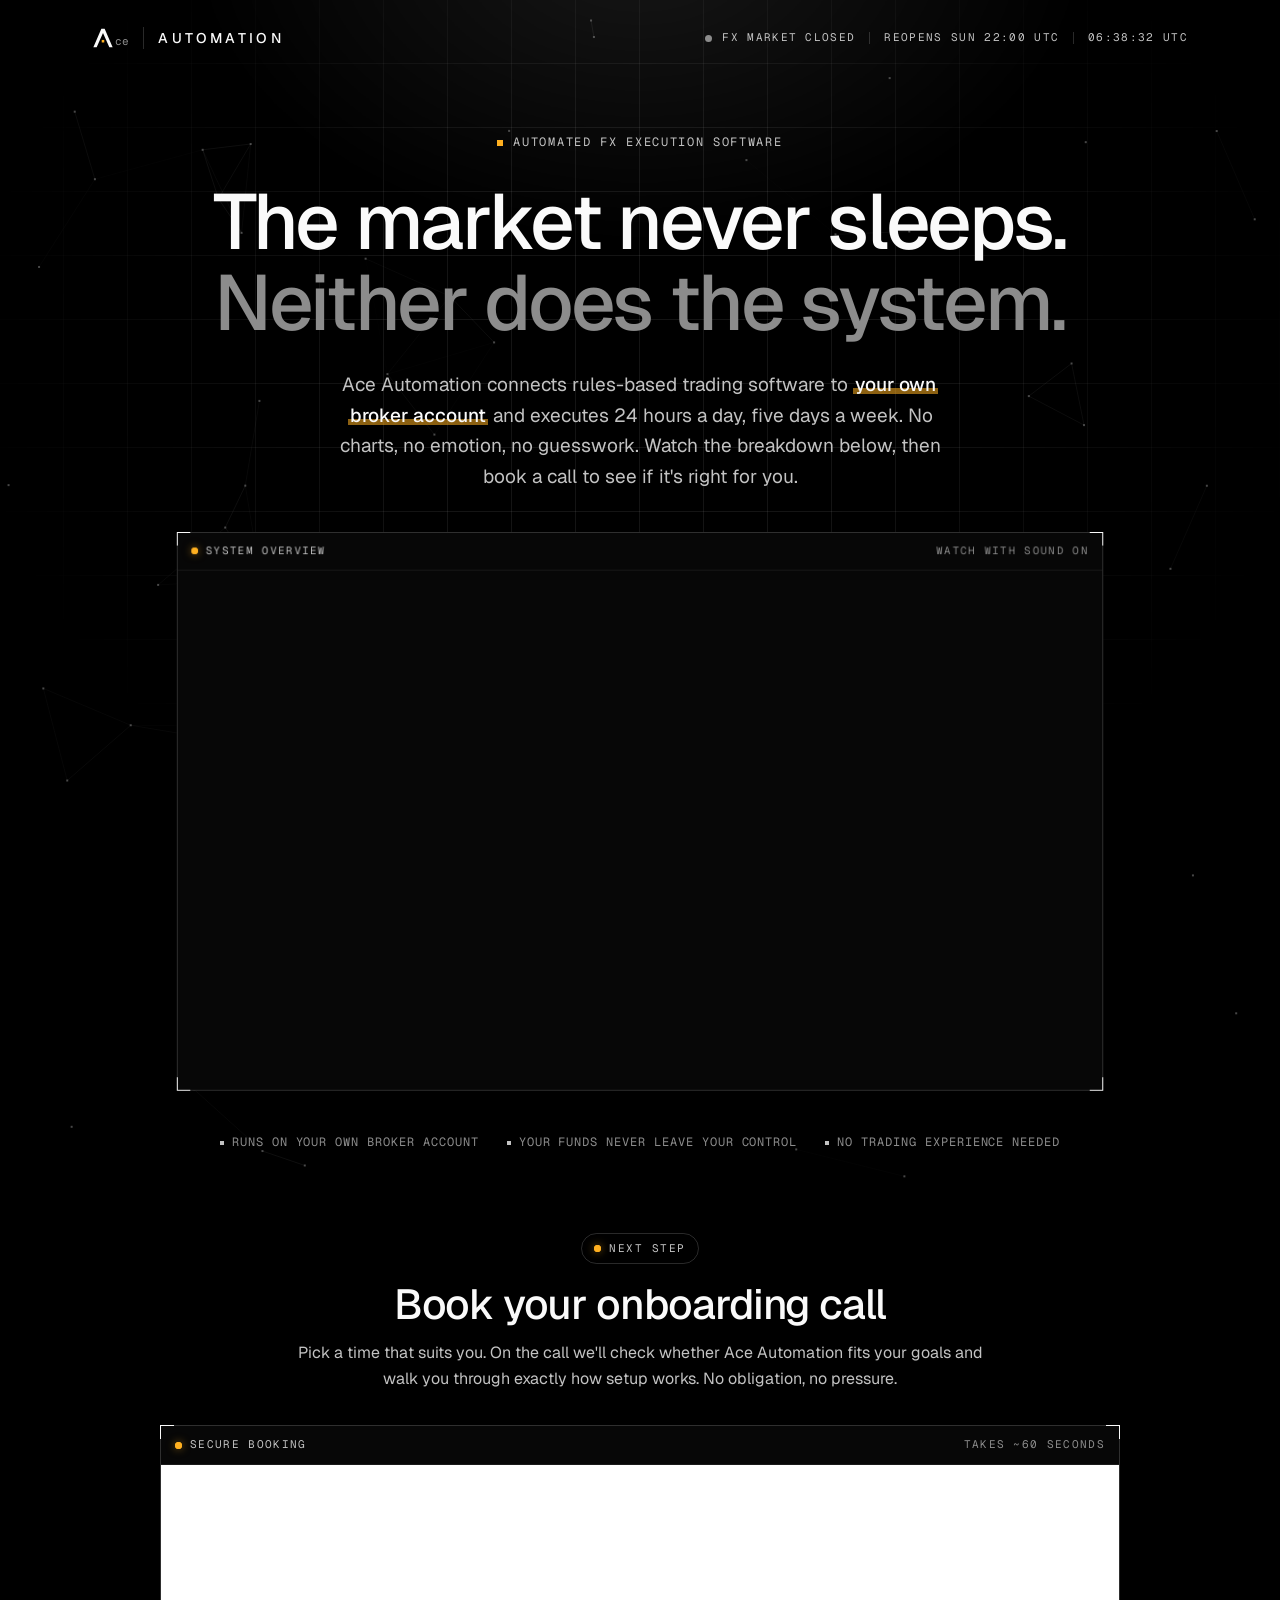
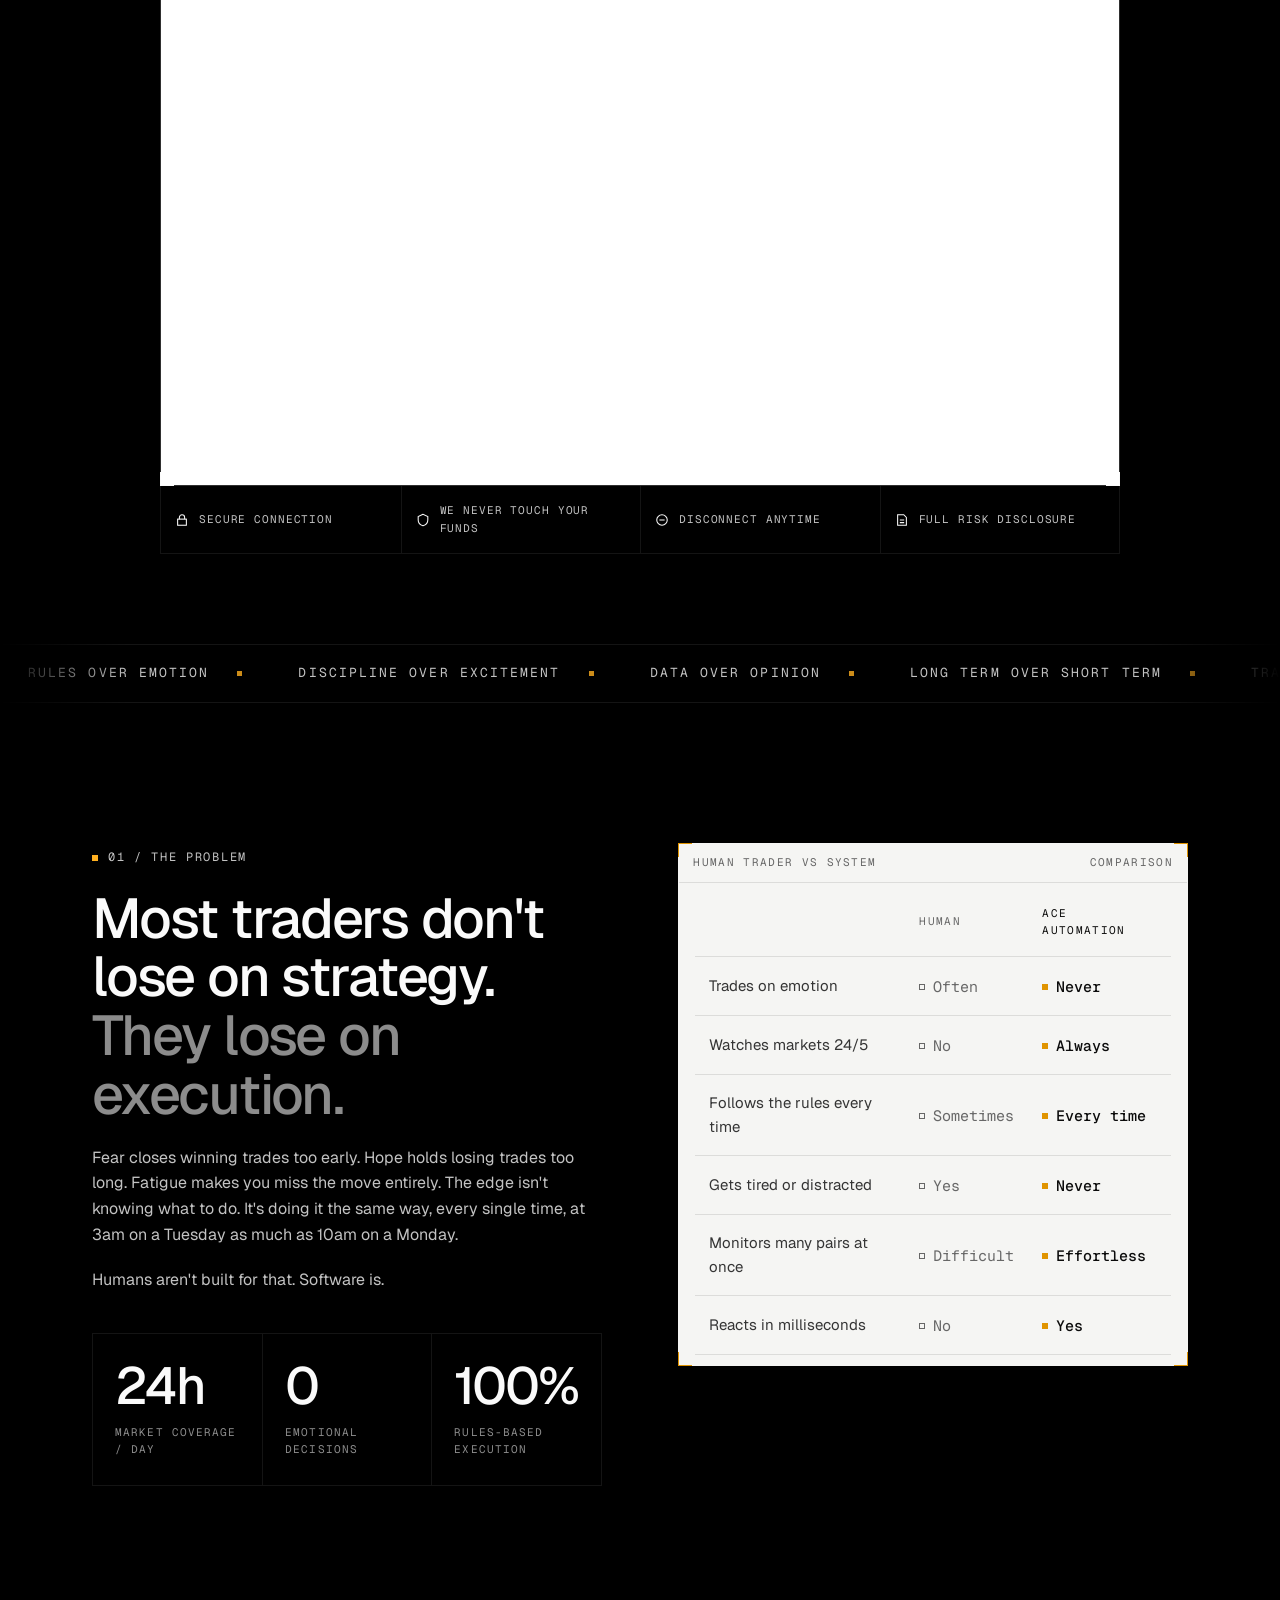
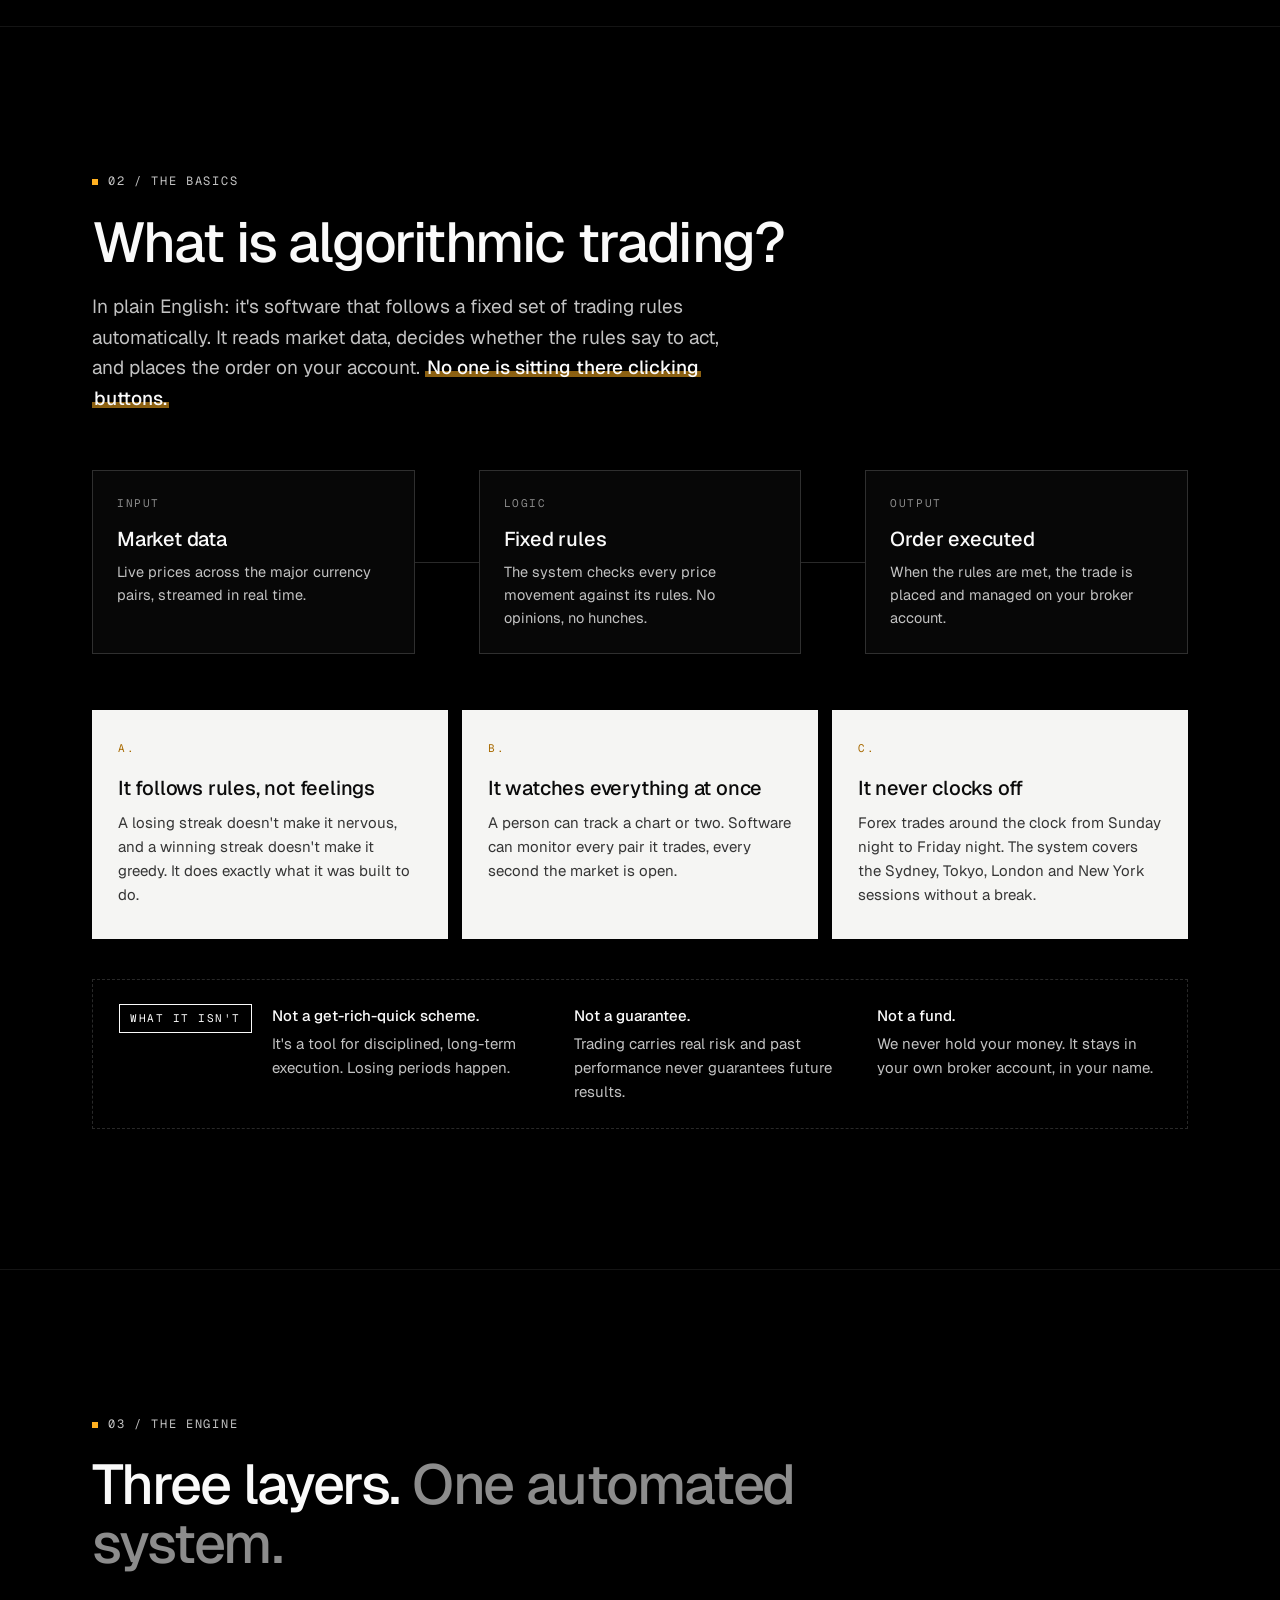
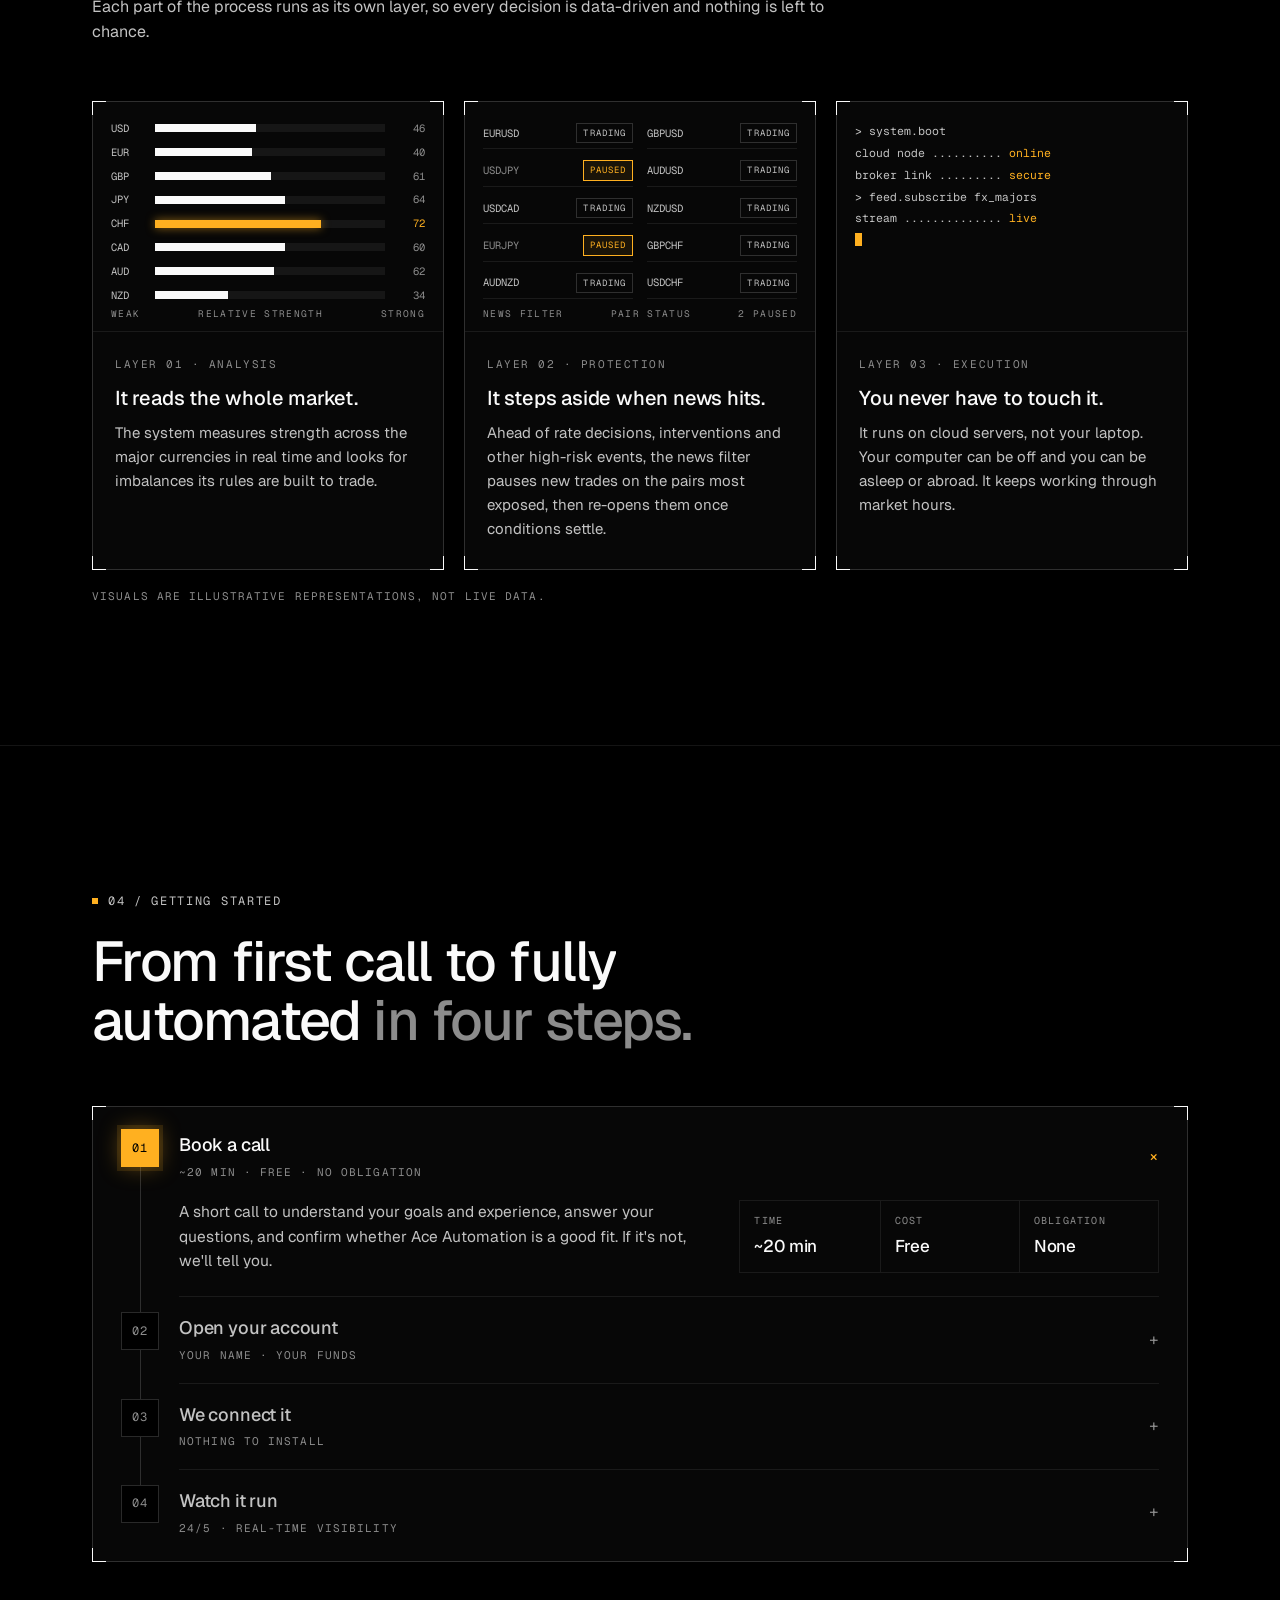
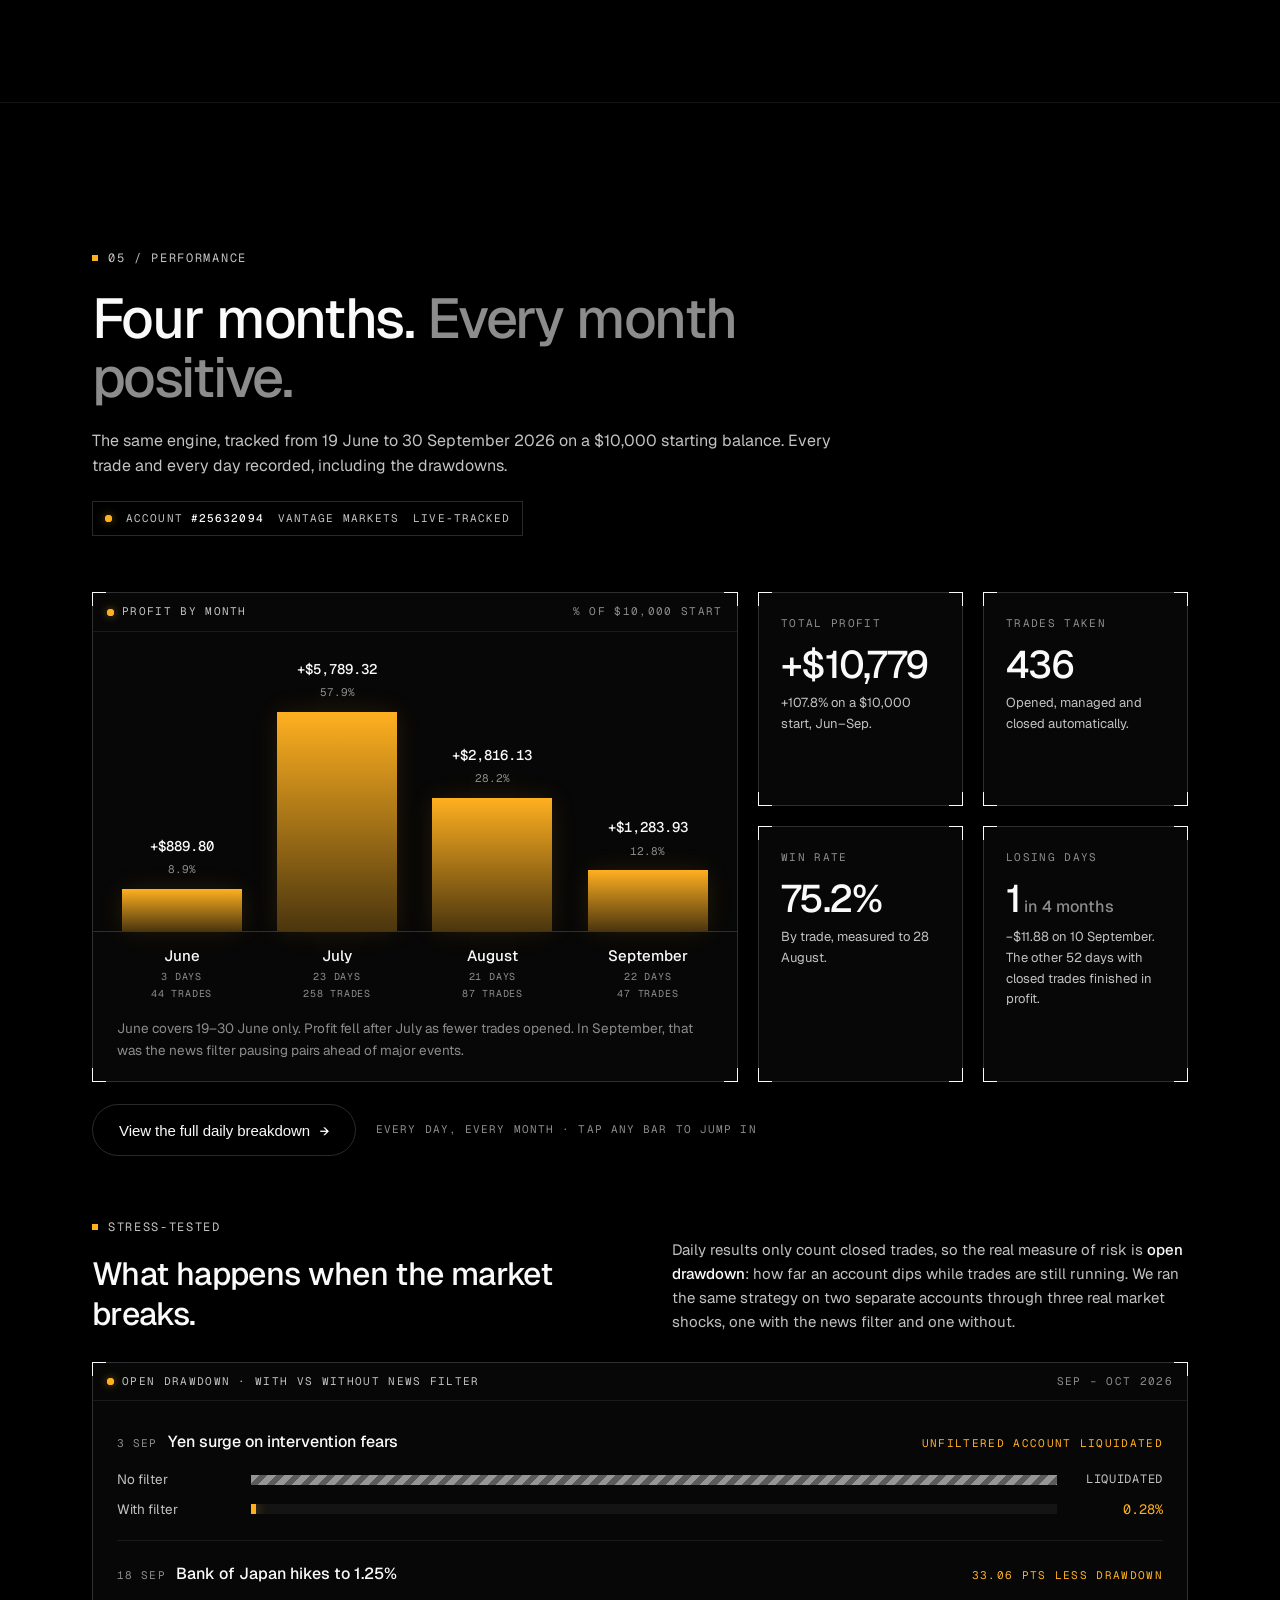
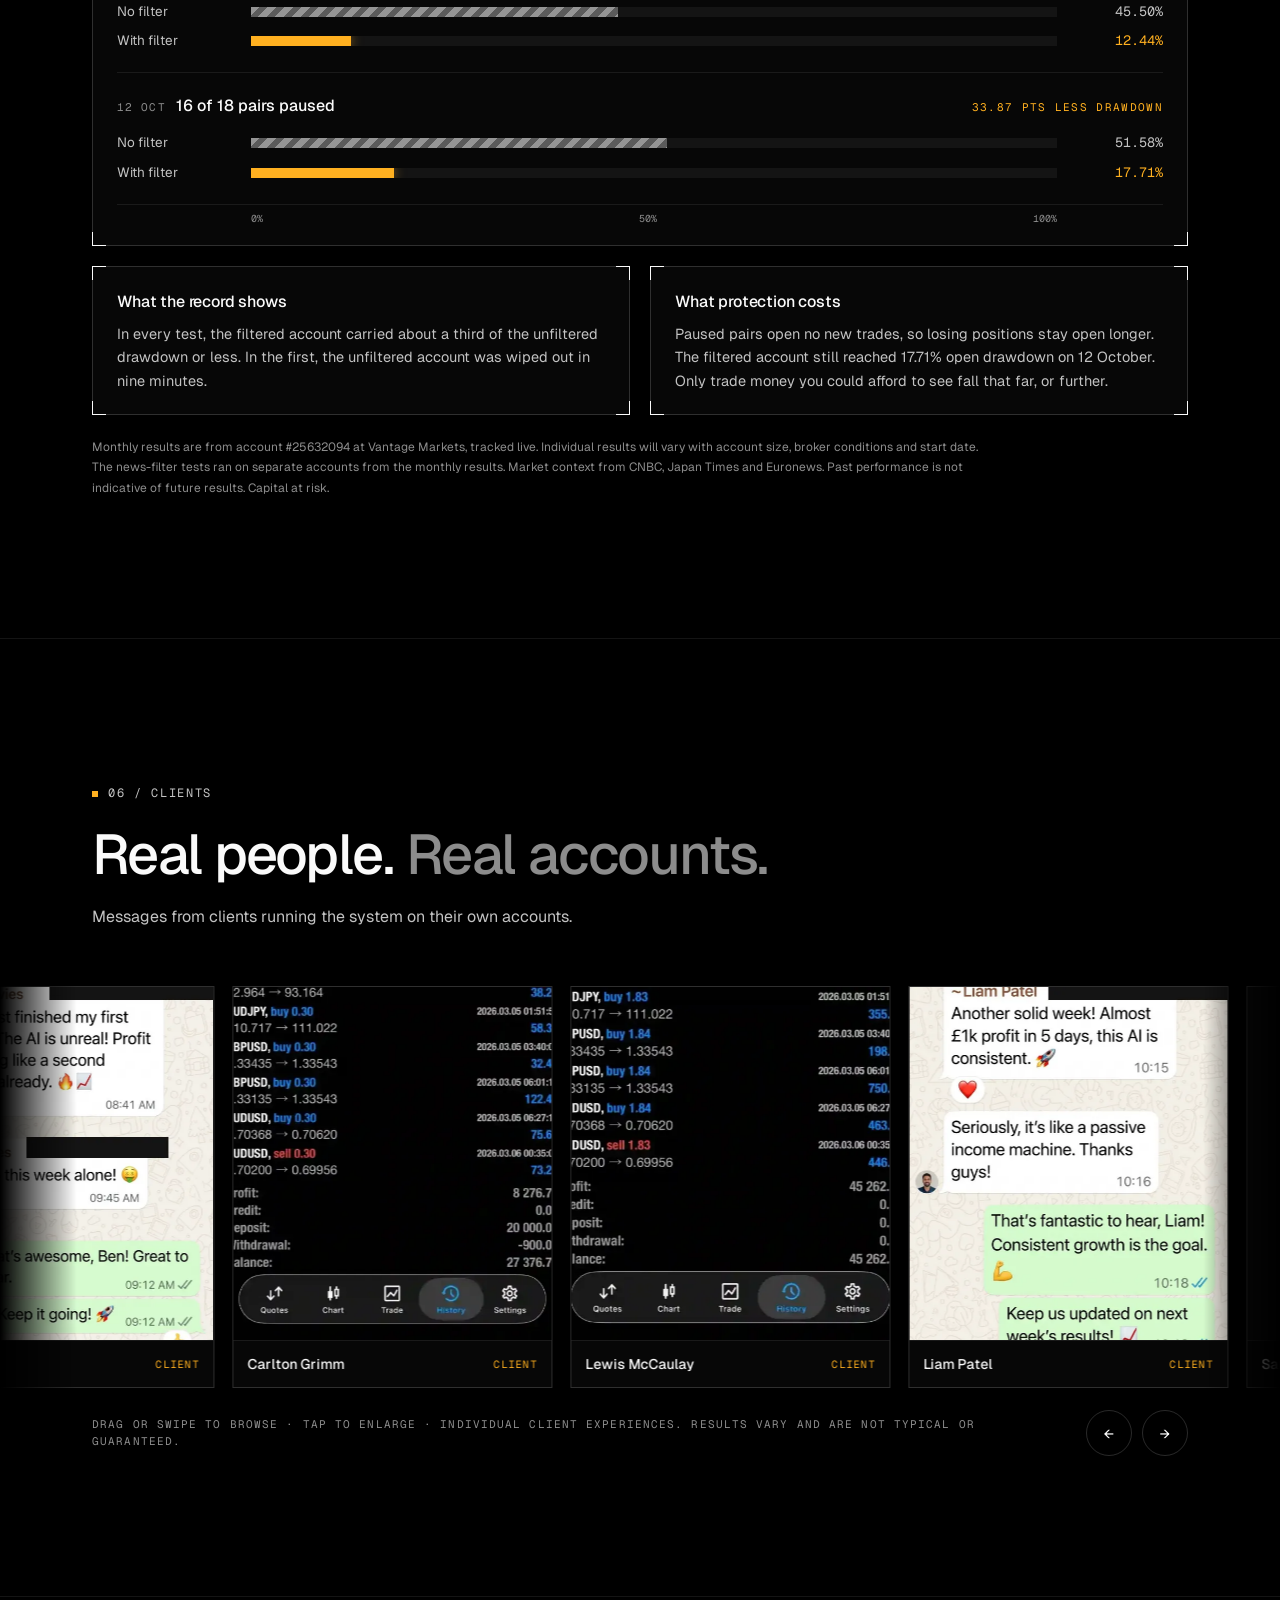
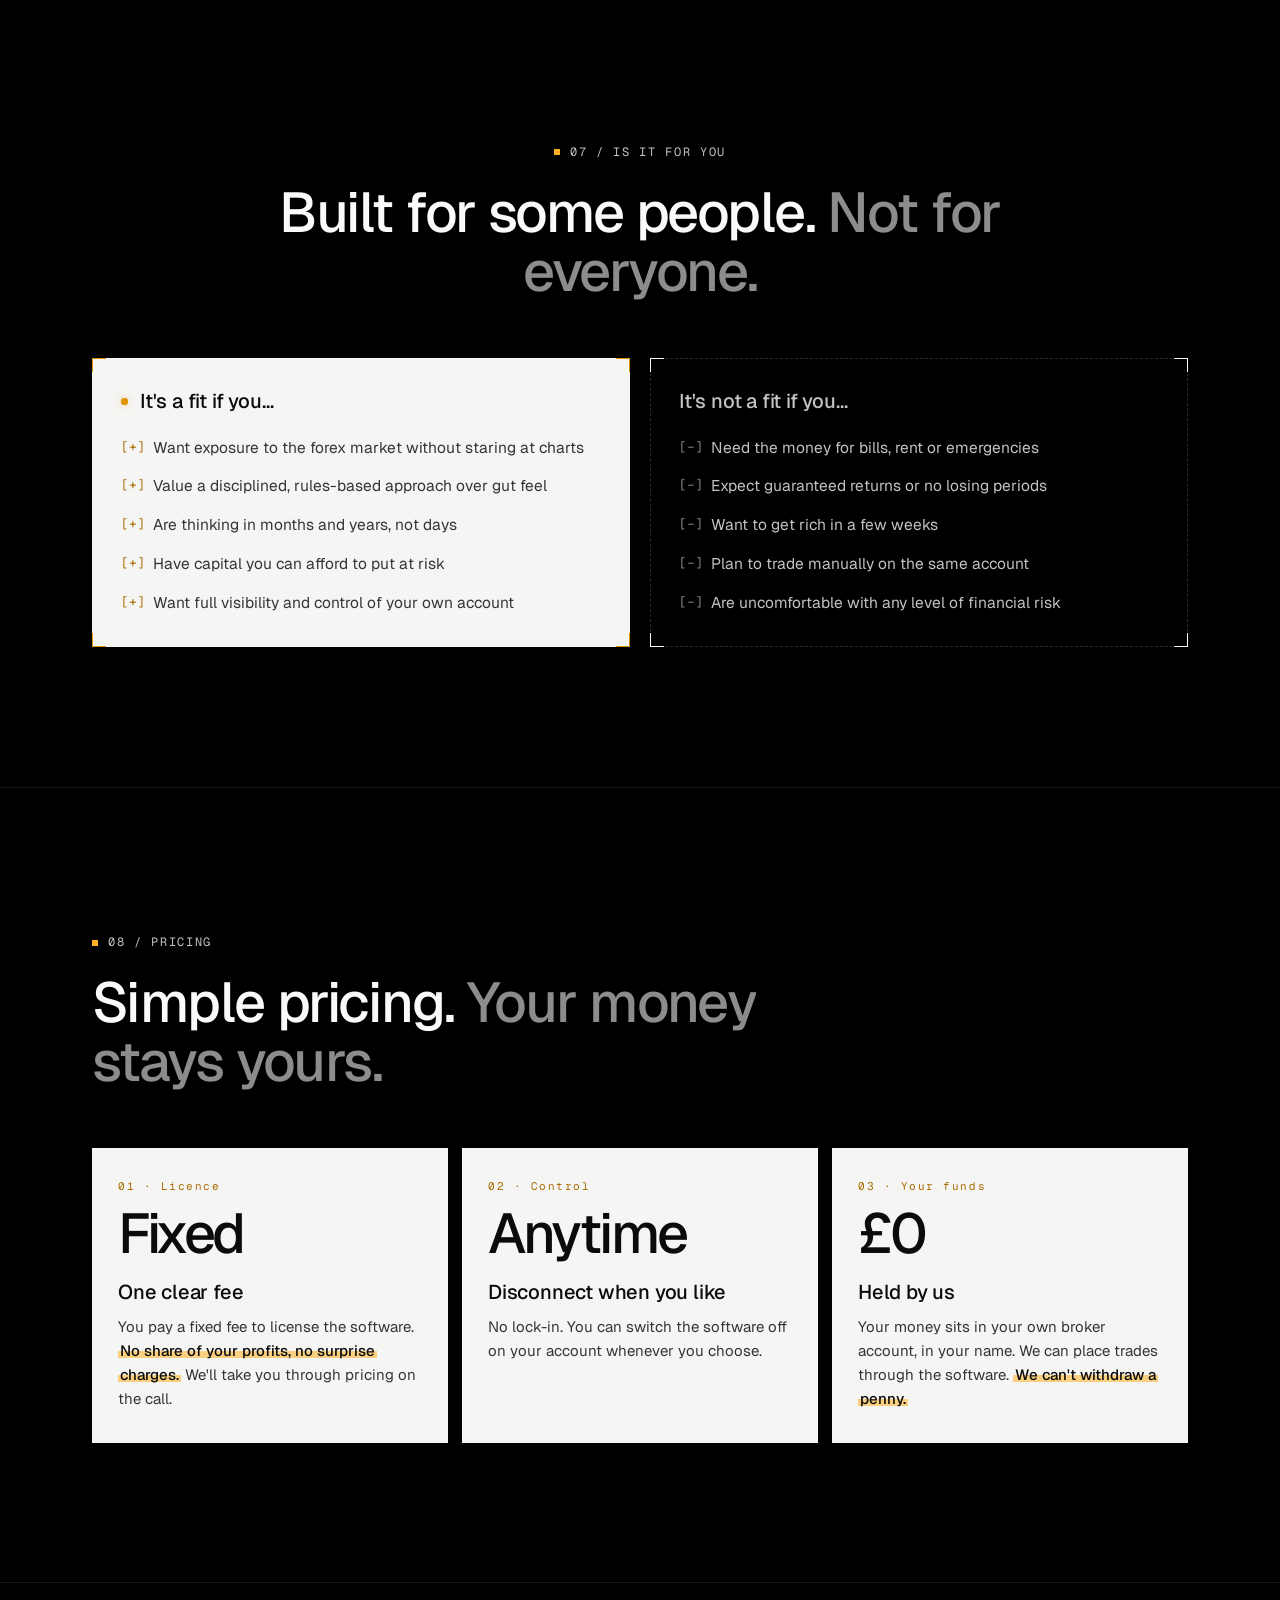
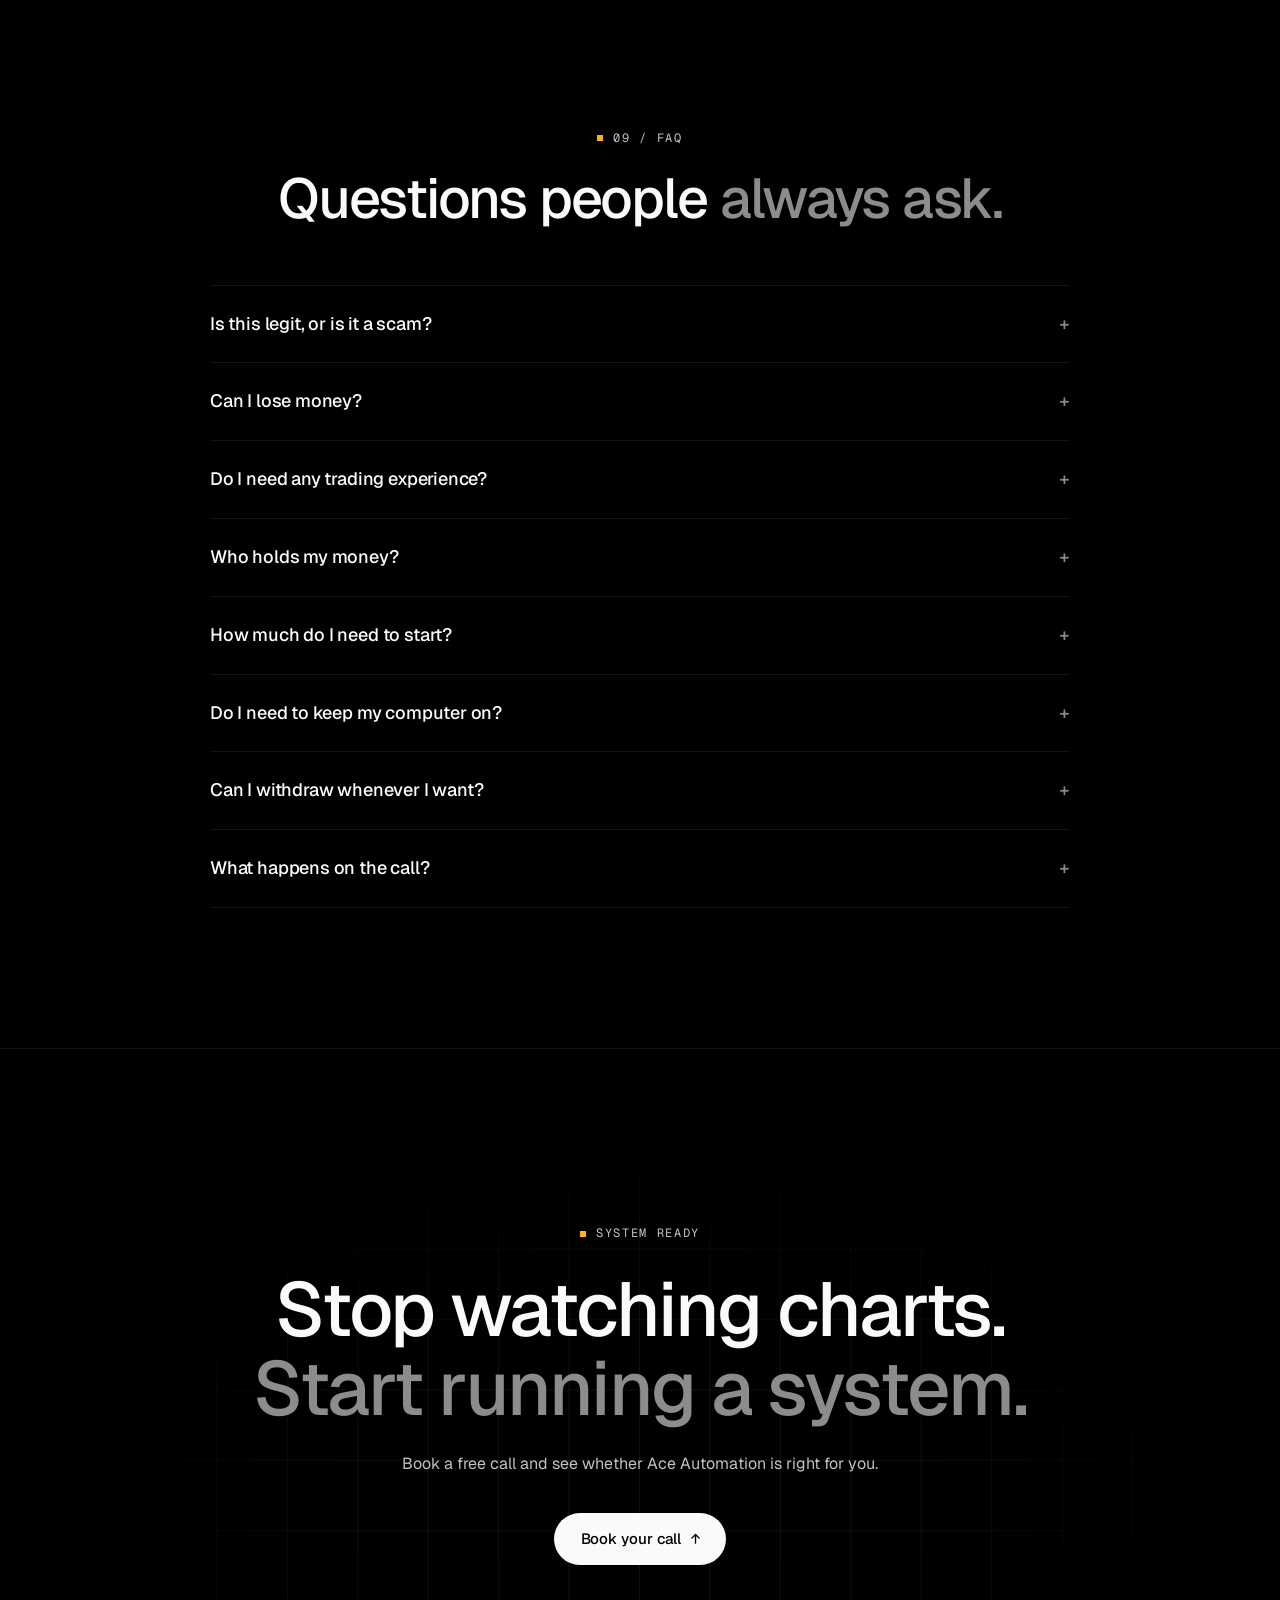
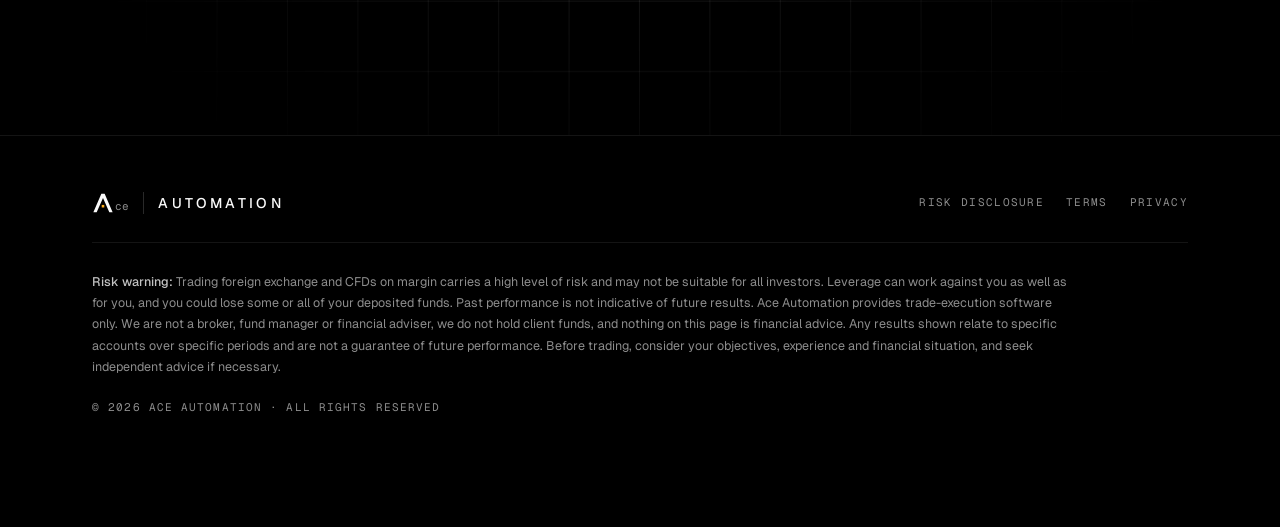
==== commit 451d59f2: "Keep page black; invert key cards to white instead of whole sections Co-Authored-By: Claude Opus 5.5" ====
--- a/index.html
+++ b/index.html
@@ -219,27 +219,18 @@
 .log .ok{color:var(--accent)}
 .log .cur{display:inline-block;width:7px;height:13px;background:var(--accent);vertical-align:-2px;animation:blink 1s steps(1) infinite}
 
-/* Light (inverted) sections */
-.light{--bg:#f5f5f3;--bg-1:#ffffff;--bg-2:#ececea;--line:rgba(0,0,0,.09);--line-2:rgba(0,0,0,.2);--fg:#0b0b0b;--fg-2:#363636;--fg-3:#6a6a6a;--accent:#e09400;--accent-glow:rgba(224,148,0,.35);--ink:#a86a00;background:var(--bg);color:var(--fg)}
-section.block.light{border-bottom-color:var(--line)}
-.light .pipe-link::after{background:linear-gradient(90deg,transparent,#0b0b0b)}
-@media (max-width:980px){.light .pipe-link::after{background:linear-gradient(180deg,transparent,#0b0b0b)}}
-.light .fit li::before{color:var(--ink)}
-.light .fit .yes{background:#fff;box-shadow:0 1px 0 rgba(0,0,0,.04),0 20px 50px -30px rgba(0,0,0,.25)}
-.light .card{background:#fff}
-.light .paid .card .big{color:var(--fg)}
-.light .idx{color:var(--ink)}
-.light .not .tag{background:#0b0b0b;color:#fff;border-color:#0b0b0b}
-.light .eyebrow{color:var(--fg-2)}
-/* Light band joined across two sections */
-.light+.light{border-top:0}
-.light.join{padding-bottom:clamp(40px,6vw,70px)}
-.light.join+.light{padding-top:clamp(40px,6vw,70px)}
+/* Inverted (white) cards on the black page */
+.light{--bg:#f5f5f3;--bg-1:#f5f5f3;--bg-2:#ebebe8;--line:rgba(0,0,0,.1);--line-2:rgba(0,0,0,.18);--fg:#0b0b0b;--fg-2:#353535;--fg-3:#676767;--accent:#e09400;--accent-glow:rgba(224,148,0,.35);--ink:#a86a00;background:var(--bg)!important;color:var(--fg);border-color:transparent!important}
+.light h3,.light b,.light strong{color:var(--fg)}
+.light .idx,.light li::before{color:var(--ink)!important}
+.frame.light::before,.frame.light::after,.frame.light>.c1,.frame.light>.c2{border-color:var(--accent)}
+.cards.inv,.paid.inv{gap:14px;background:none;border:0}
+.paid .card.light .big{color:var(--fg)}
 
 /* Highlighter on key phrases: sweeps in on reveal */
 .hl{color:var(--fg);font-weight:500;background-image:linear-gradient(transparent 64%,rgba(255,176,32,.55) 64%,rgba(255,176,32,.55) 90%,transparent 90%);background-repeat:no-repeat;background-size:0% 100%;transition:background-size 1s var(--ease) .5s;-webkit-box-decoration-break:clone;box-decoration-break:clone;padding:0 2px}
 .in .hl,.hl.in{background-size:100% 100%}
-.light .hl{background-image:linear-gradient(transparent 55%,rgba(255,176,32,.55) 55%,rgba(255,176,32,.55) 92%,transparent 92%)}
+.light .hl,.hl-ink{background-image:linear-gradient(transparent 55%,rgba(255,176,32,.55) 55%,rgba(255,176,32,.55) 92%,transparent 92%)}
 
 /* Steps: vertical timeline accordion */
 .steps{padding:6px clamp(16px,3vw,28px)}
@@ -679,7 +670,7 @@
       </div>
 
       <div class="rv d2">
-        <div class="frame">
+        <div class="frame light">
           <span class="c1"></span><span class="c2"></span>
           <div class="frame-bar"><span>Human trader vs system</span><span>Comparison</span></div>
           <div style="padding:6px 16px 10px">
@@ -702,7 +693,7 @@
 </section>
 
 <!-- ===================== 02 EDUCATION ===================== -->
-<section class="block light">
+<section class="block">
   <div class="wrap">
     <div class="sec-head">
       <div class="eyebrow rv">02 / The basics</div>
@@ -718,10 +709,10 @@
       <div class="pipe-node"><div class="k">Output</div><h3>Order executed</h3><p>When the rules are met, the trade is placed and managed on your broker account.</p></div>
     </div>
 
-    <div class="cards">
-      <div class="card rv"><div class="idx">A.</div><h3>It follows rules, not feelings</h3><p>A losing streak doesn't make it nervous, and a winning streak doesn't make it greedy. It does exactly what it was built to do.</p></div>
-      <div class="card rv d1"><div class="idx">B.</div><h3>It watches everything at once</h3><p>A person can track a chart or two. Software can monitor every pair it trades, every second the market is open.</p></div>
-      <div class="card rv d2"><div class="idx">C.</div><h3>It never clocks off</h3><p>Forex trades around the clock from Sunday night to Friday night. The system covers the Sydney, Tokyo, London and New York sessions without a break.</p></div>
+    <div class="cards inv">
+      <div class="card light rv"><div class="idx">A.</div><h3>It follows rules, not feelings</h3><p>A losing streak doesn't make it nervous, and a winning streak doesn't make it greedy. It does exactly what it was built to do.</p></div>
+      <div class="card light rv d1"><div class="idx">B.</div><h3>It watches everything at once</h3><p>A person can track a chart or two. Software can monitor every pair it trades, every second the market is open.</p></div>
+      <div class="card light rv d2"><div class="idx">C.</div><h3>It never clocks off</h3><p>Forex trades around the clock from Sunday night to Friday night. The system covers the Sydney, Tokyo, London and New York sessions without a break.</p></div>
     </div>
 
     <div class="not rv">
@@ -904,14 +895,14 @@
 <div class="lb" id="lb" role="dialog" aria-label="Testimonial"><span class="x">Close ✕</span><img alt=""></div>
 
 <!-- ===================== 07 FIT ===================== -->
-<section class="block light join">
+<section class="block">
   <div class="wrap">
     <div class="sec-head center">
       <div class="eyebrow rv">07 / Is it for you</div>
       <h2 class="rv d1">Built for some people. <span class="dim">Not for everyone.</span></h2>
     </div>
     <div class="fit">
-      <div class="frame yes rv"><span class="c1"></span><span class="c2"></span>
+      <div class="frame yes light rv"><span class="c1"></span><span class="c2"></span>
         <h3><i class="dot"></i>It's a fit if you…</h3>
         <ul>
           <li>Want exposure to the forex market without staring at charts</li>
@@ -936,17 +927,17 @@
 </section>
 
 <!-- ===================== 08 TRANSPARENCY ===================== -->
-<section class="block light">
+<section class="block">
   <div class="wrap">
     <div class="sec-head">
       <div class="eyebrow rv">08 / Pricing</div>
       <h2 class="rv d1">Simple pricing. <span class="dim">Your money stays yours.</span></h2>
     </div>
     <!-- EDIT: confirm pricing model wording -->
-    <div class="paid">
-      <div class="card rv"><div class="idx">01 · Licence</div><div class="big">Fixed</div><h3>One clear fee</h3><p>You pay a fixed fee to license the software. <span class="hl">No share of your profits, no surprise charges.</span> We'll take you through pricing on the call.</p></div>
-      <div class="card rv d1"><div class="idx">02 · Control</div><div class="big">Anytime</div><h3>Disconnect when you like</h3><p>No lock-in. You can switch the software off on your account whenever you choose.</p></div>
-      <div class="card rv d2"><div class="idx">03 · Your funds</div><div class="big">£0</div><h3>Held by us</h3><p>Your money sits in your own broker account, in your name. We can place trades through the software. <span class="hl">We can't withdraw a penny.</span></p></div>
+    <div class="paid inv">
+      <div class="card light rv"><div class="idx">01 · Licence</div><div class="big">Fixed</div><h3>One clear fee</h3><p>You pay a fixed fee to license the software. <span class="hl">No share of your profits, no surprise charges.</span> We'll take you through pricing on the call.</p></div>
+      <div class="card light rv d1"><div class="idx">02 · Control</div><div class="big">Anytime</div><h3>Disconnect when you like</h3><p>No lock-in. You can switch the software off on your account whenever you choose.</p></div>
+      <div class="card light rv d2"><div class="idx">03 · Your funds</div><div class="big">£0</div><h3>Held by us</h3><p>Your money sits in your own broker account, in your name. We can place trades through the software. <span class="hl">We can't withdraw a penny.</span></p></div>
     </div>
   </div>
 </section>
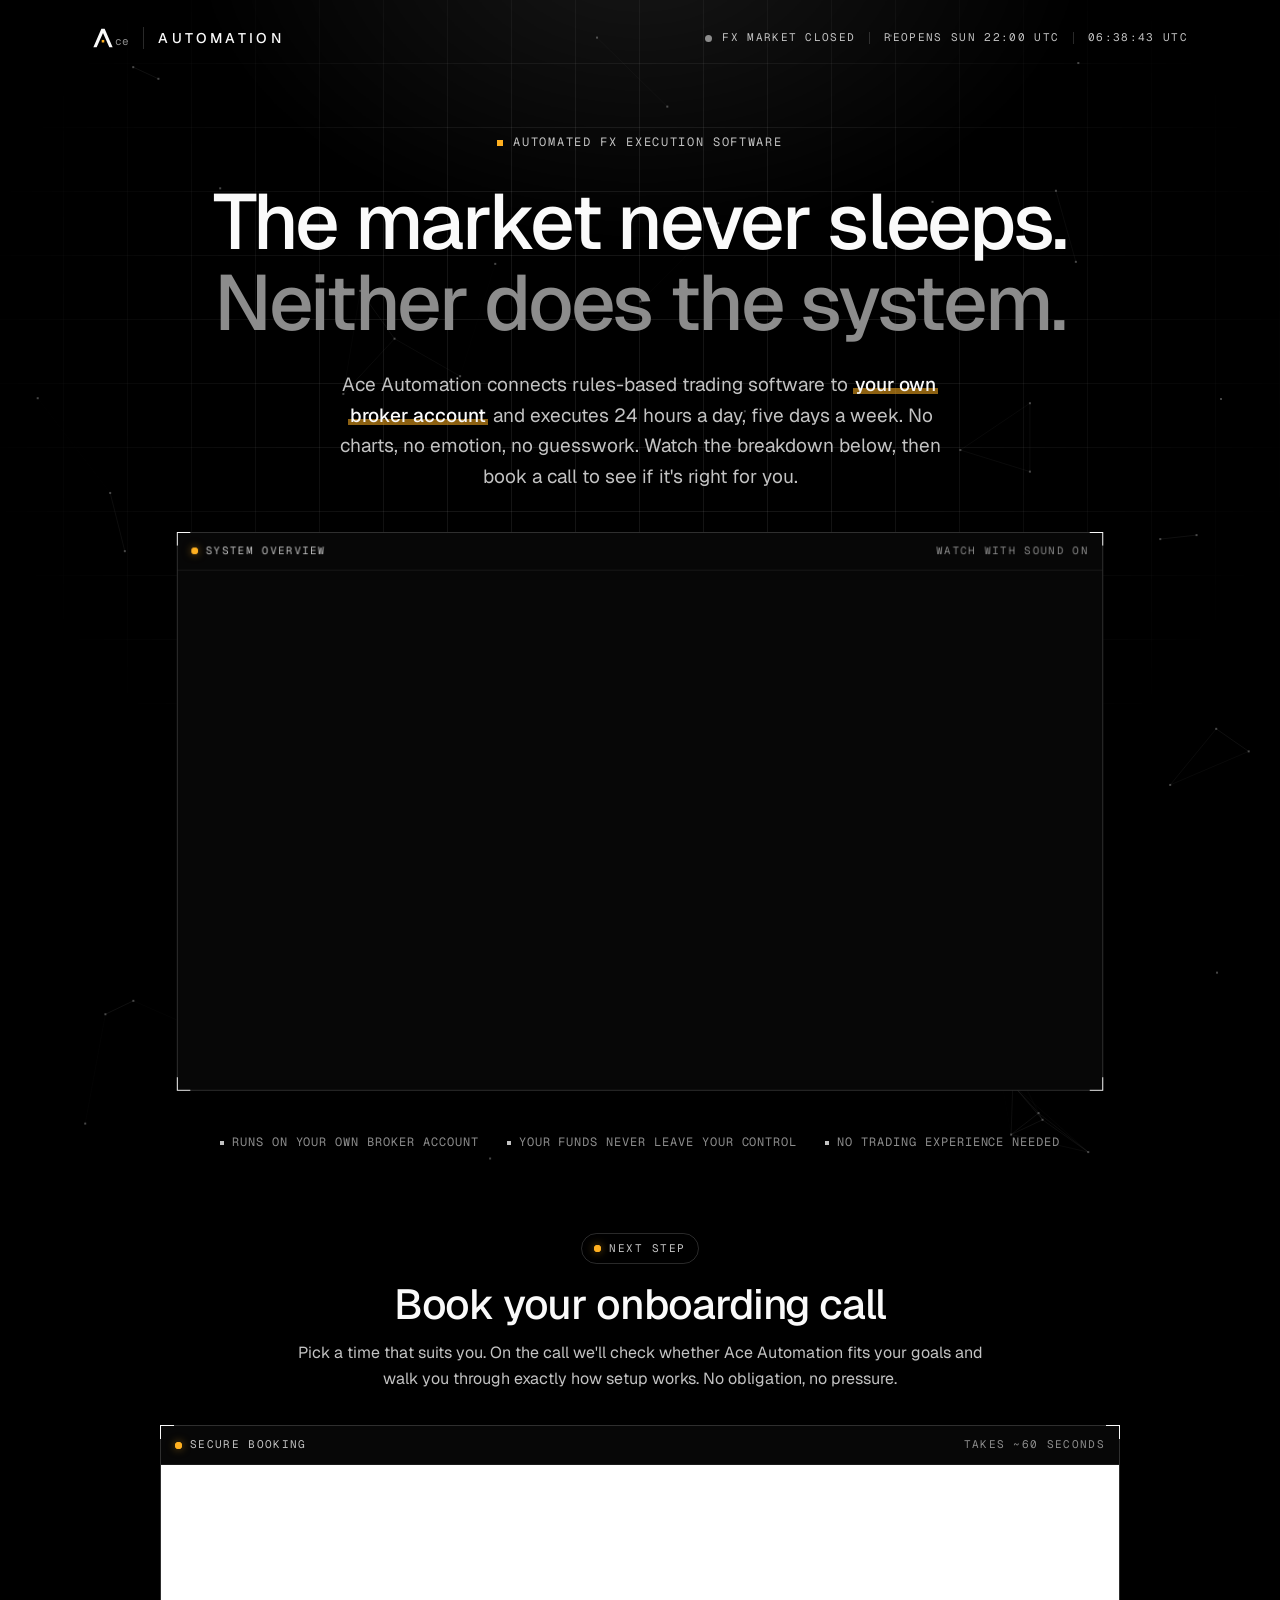
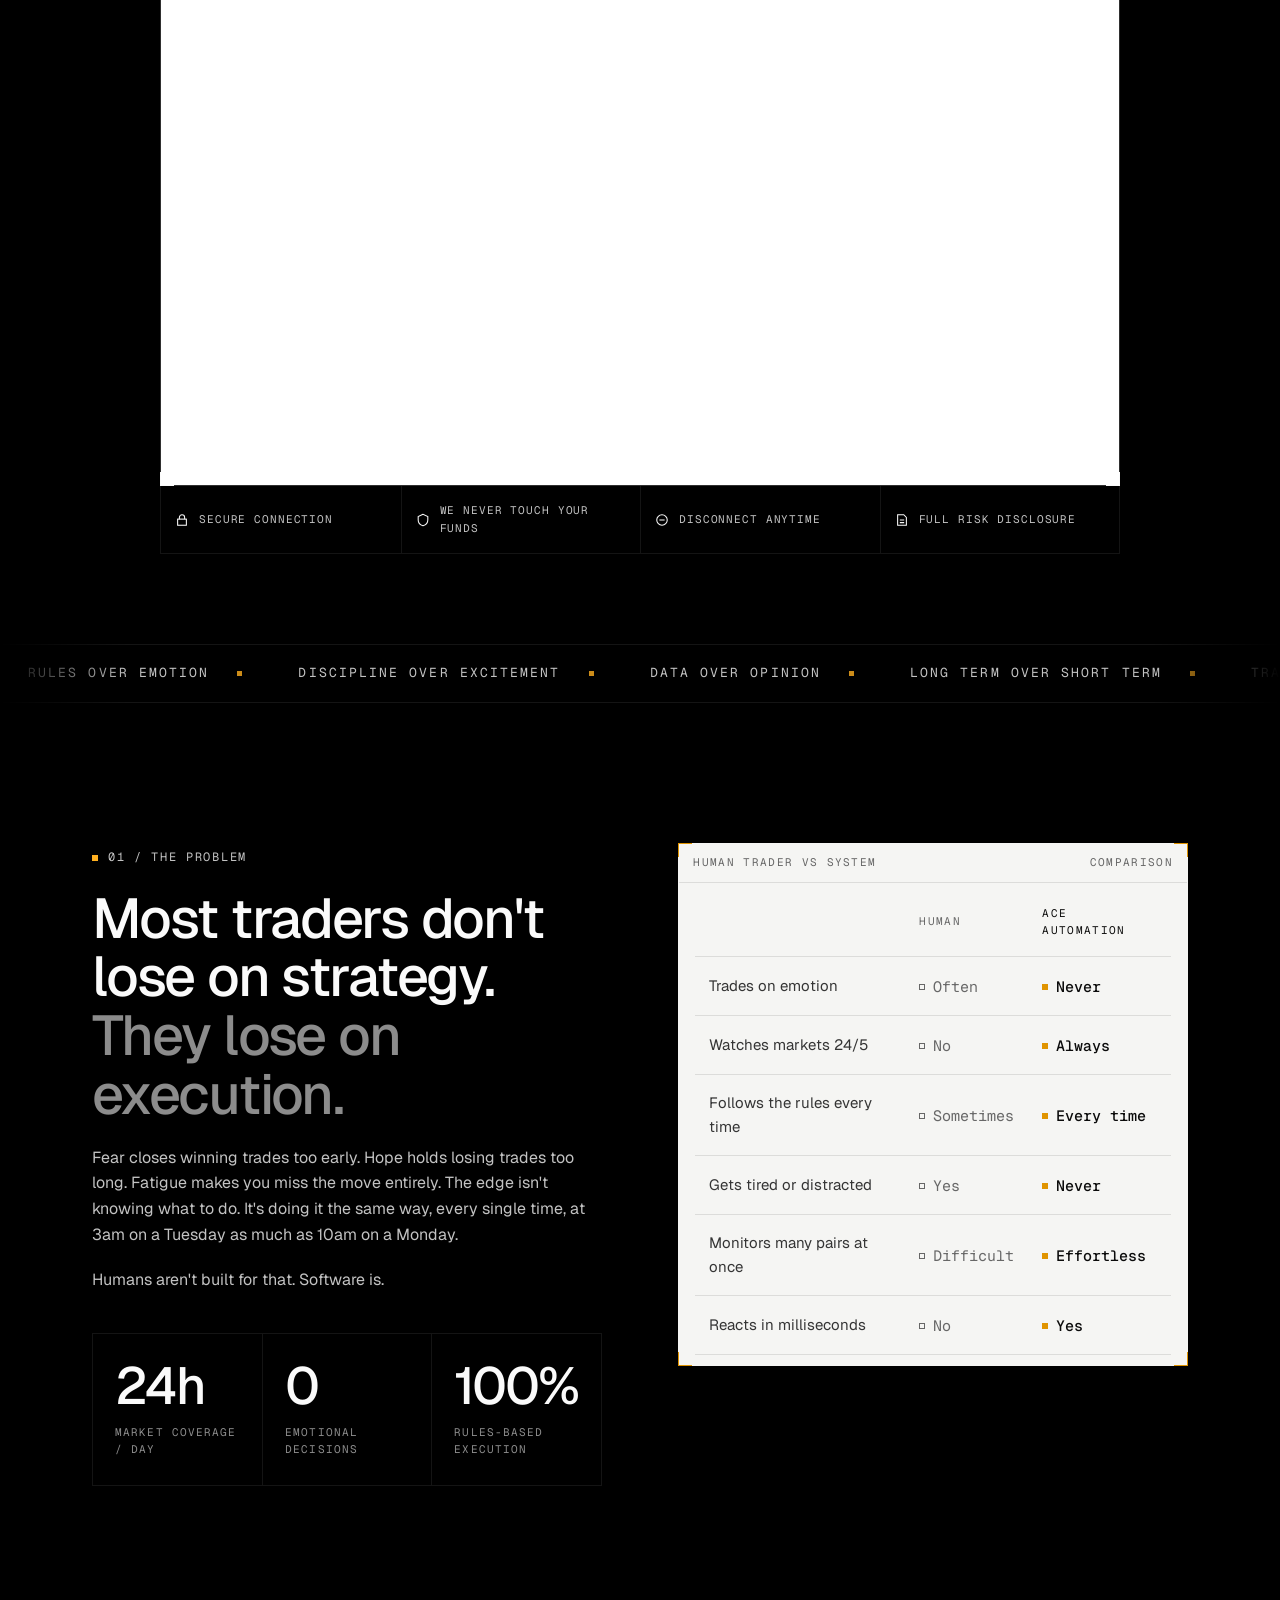
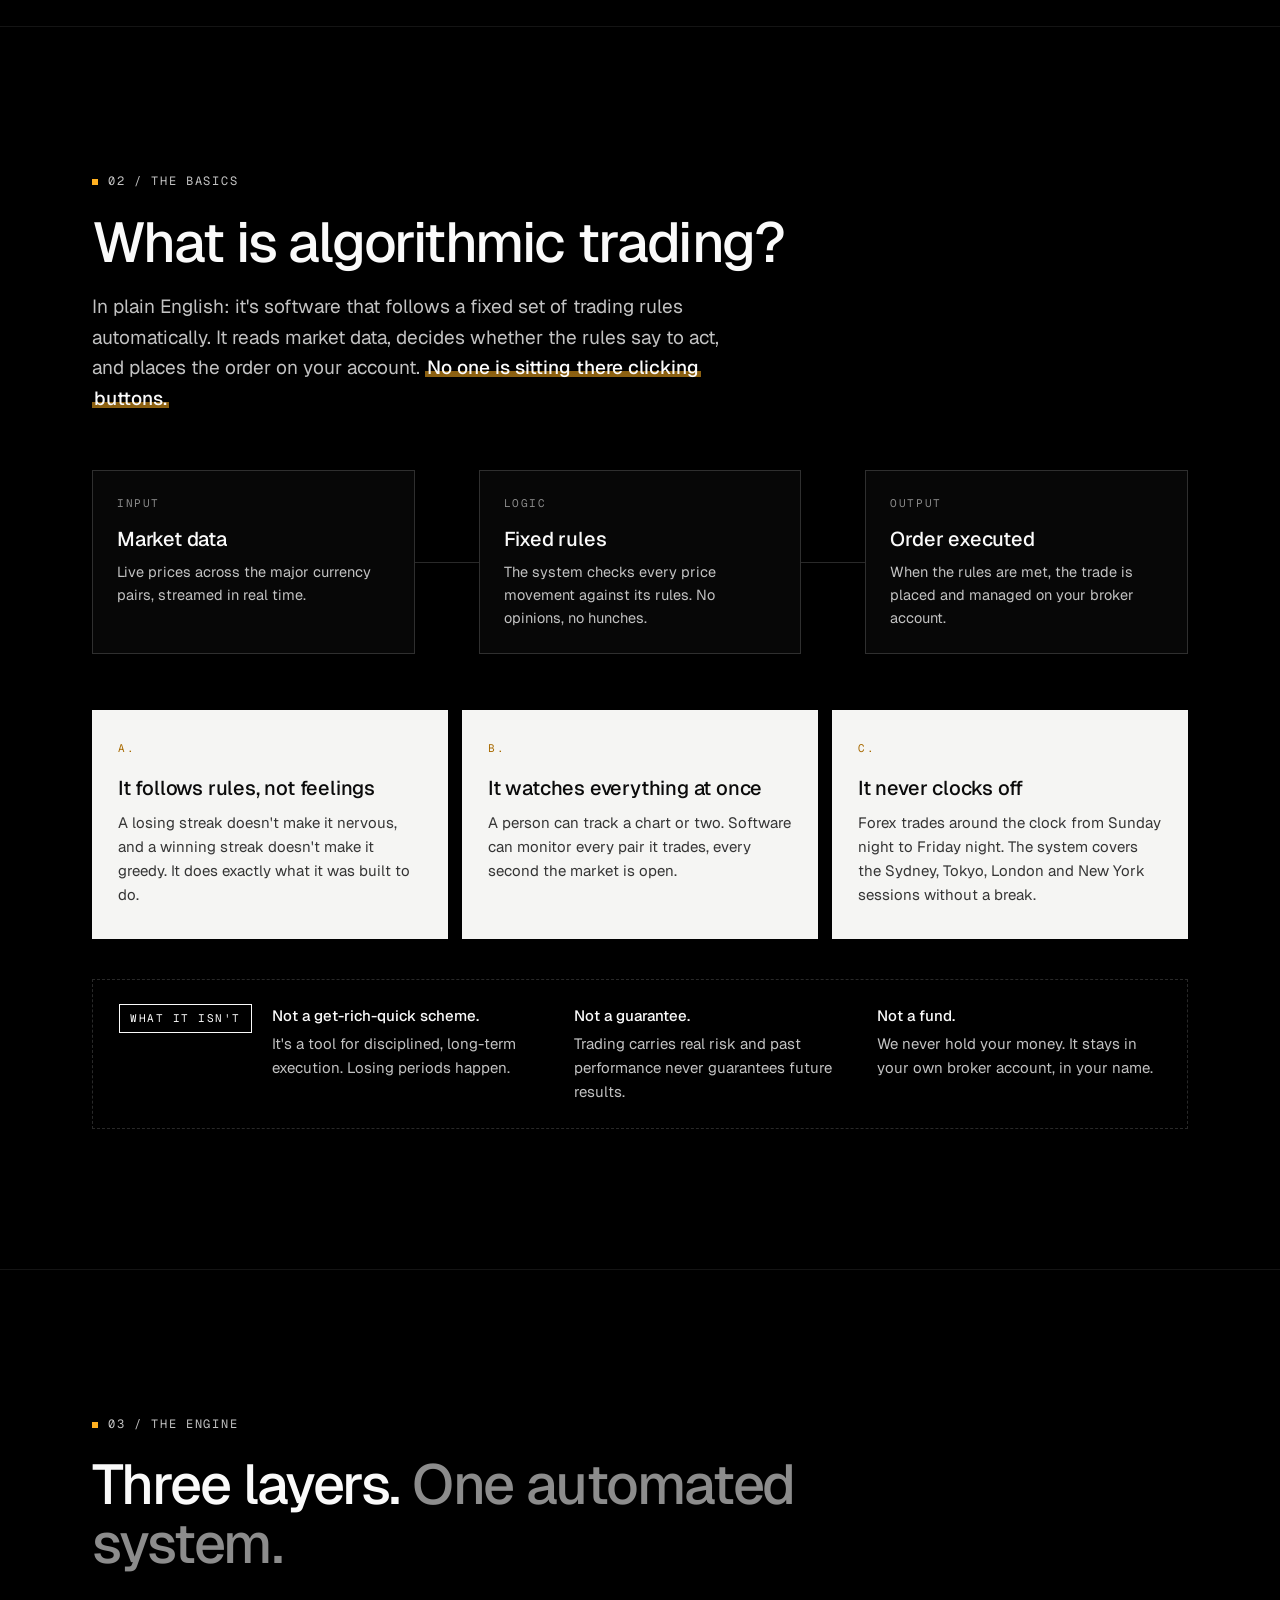
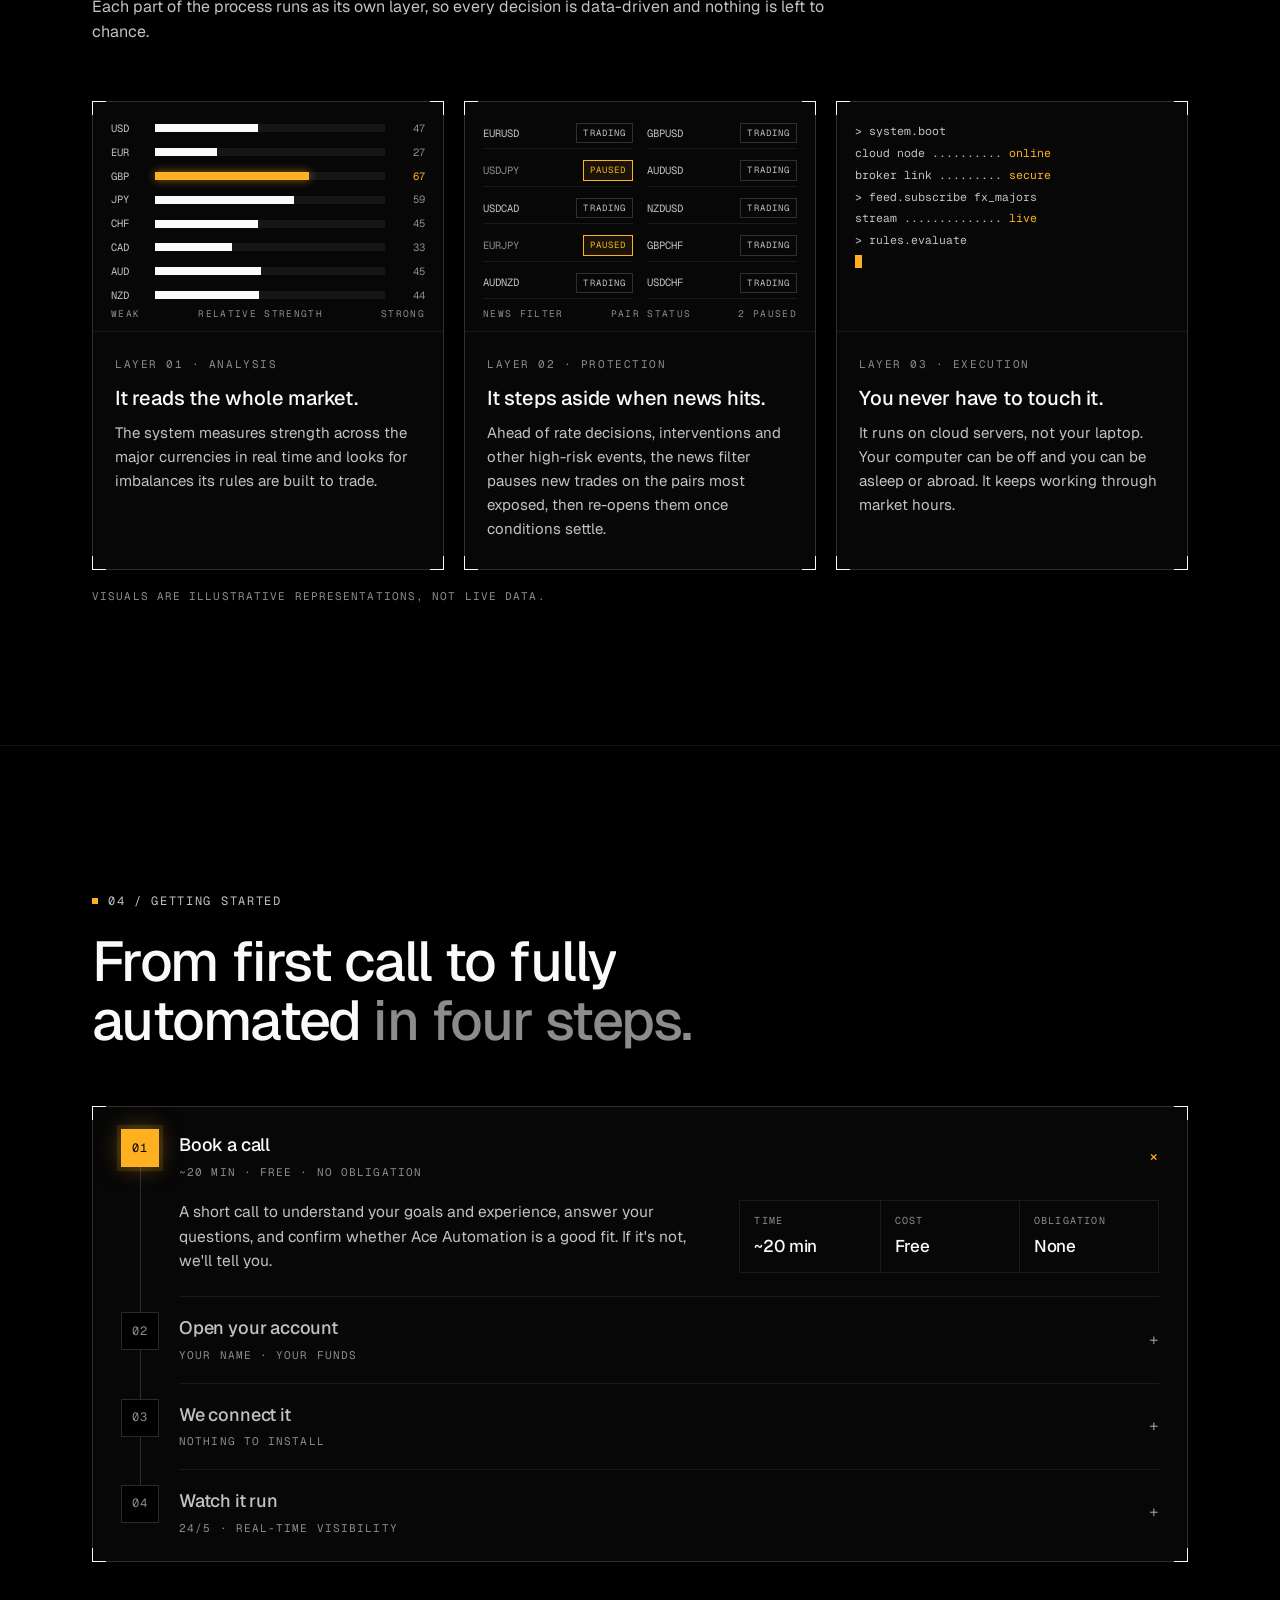
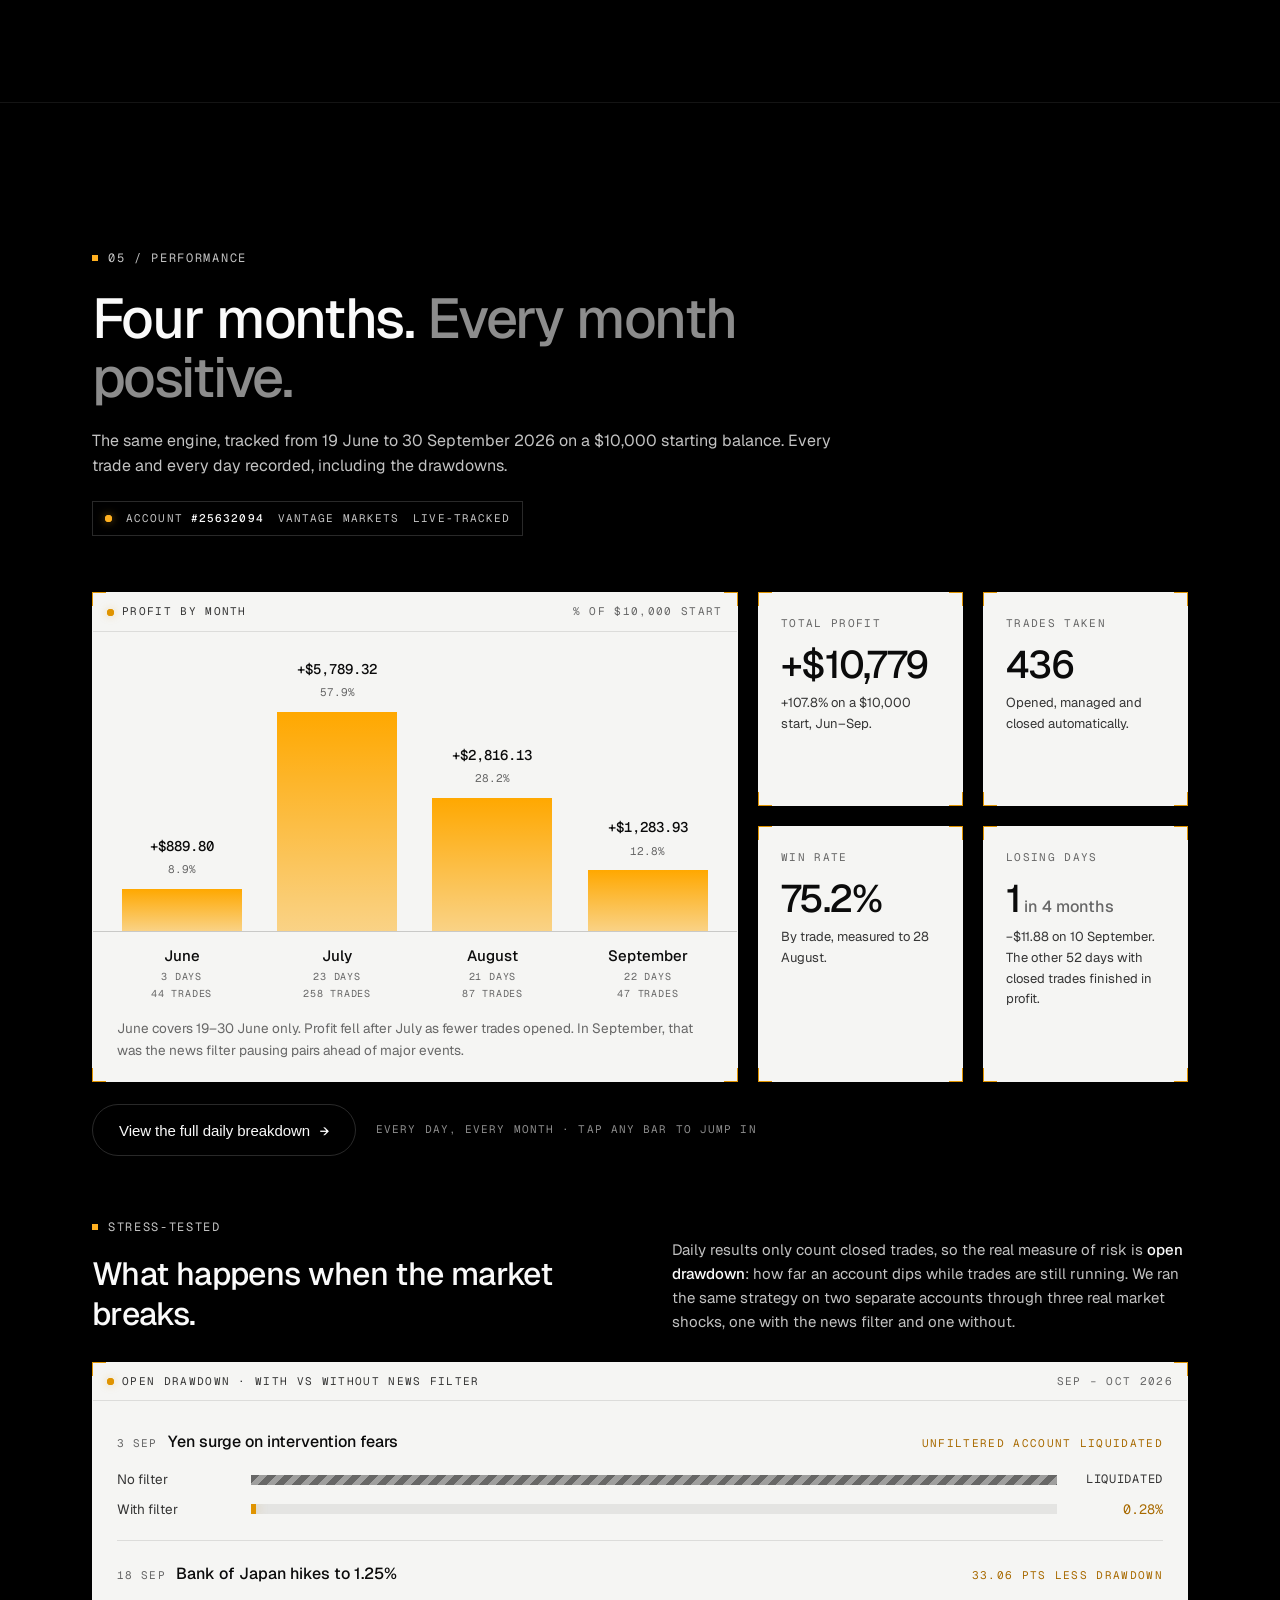
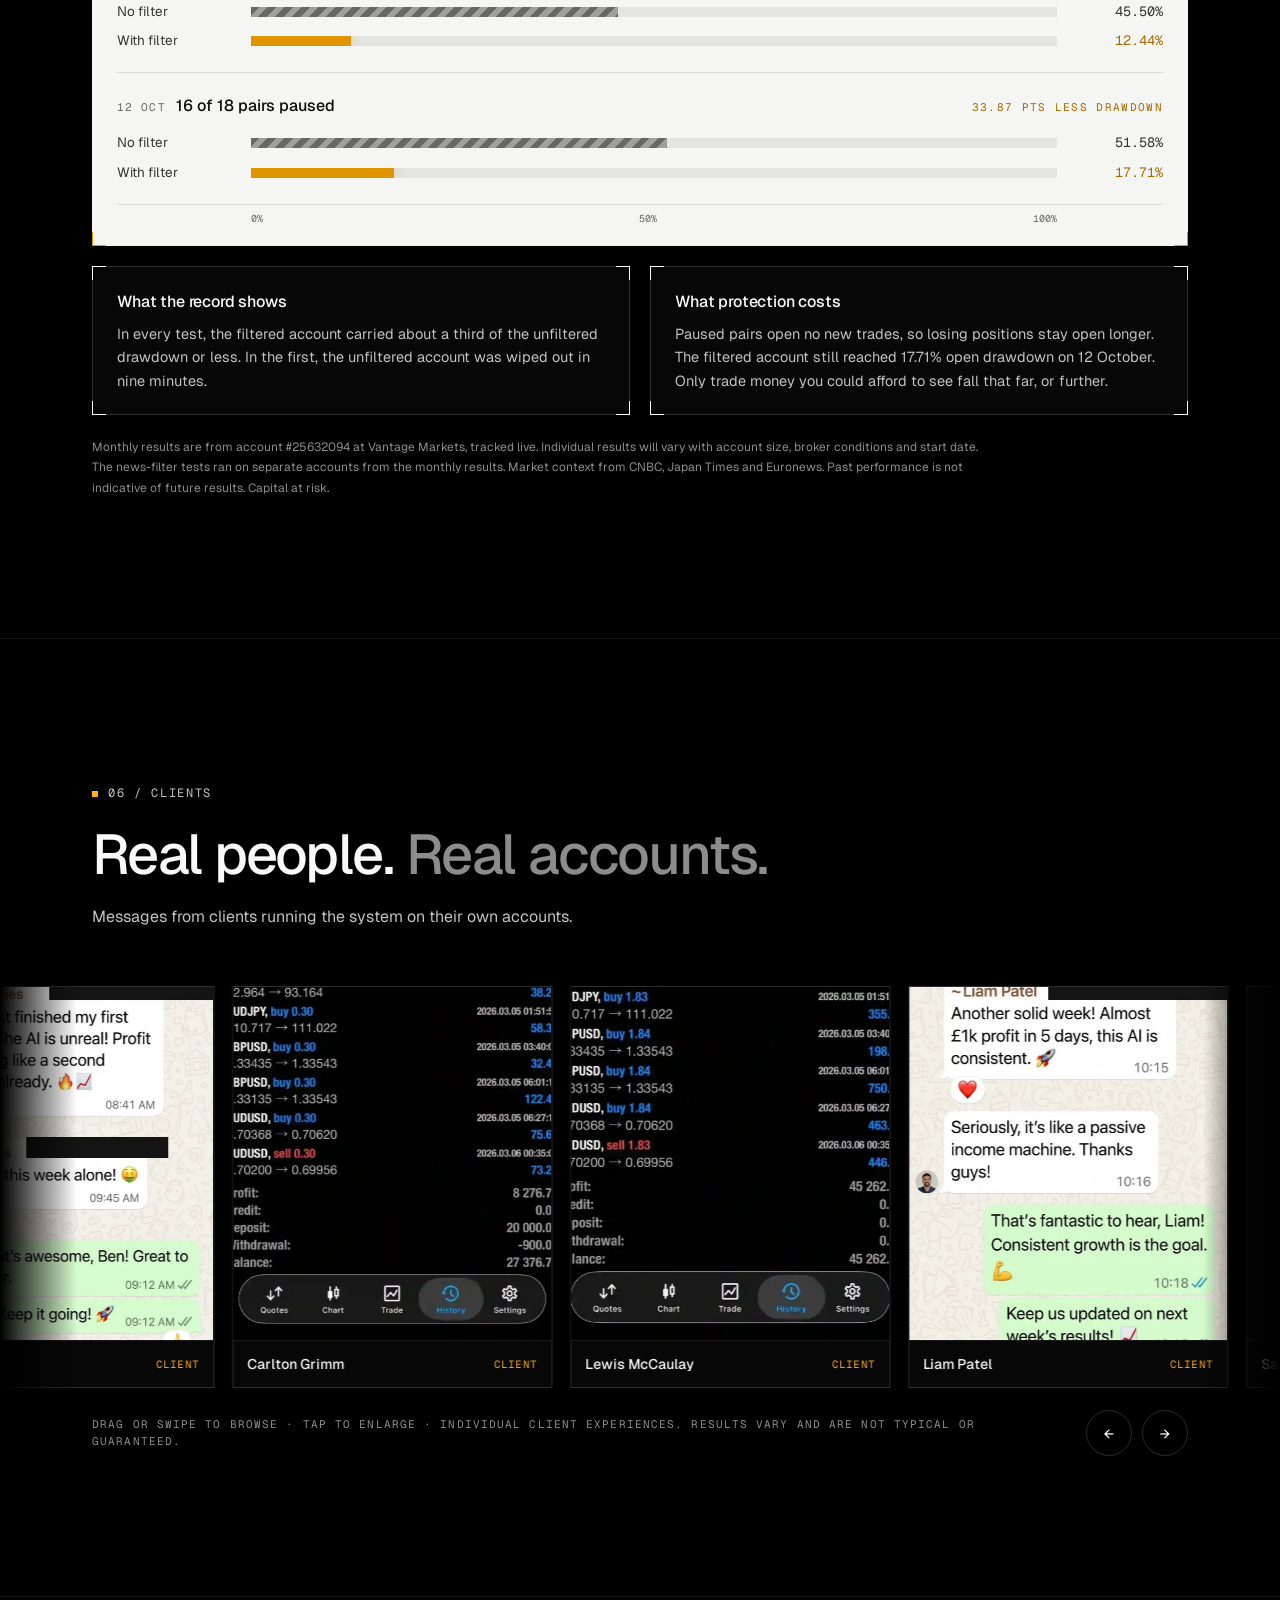
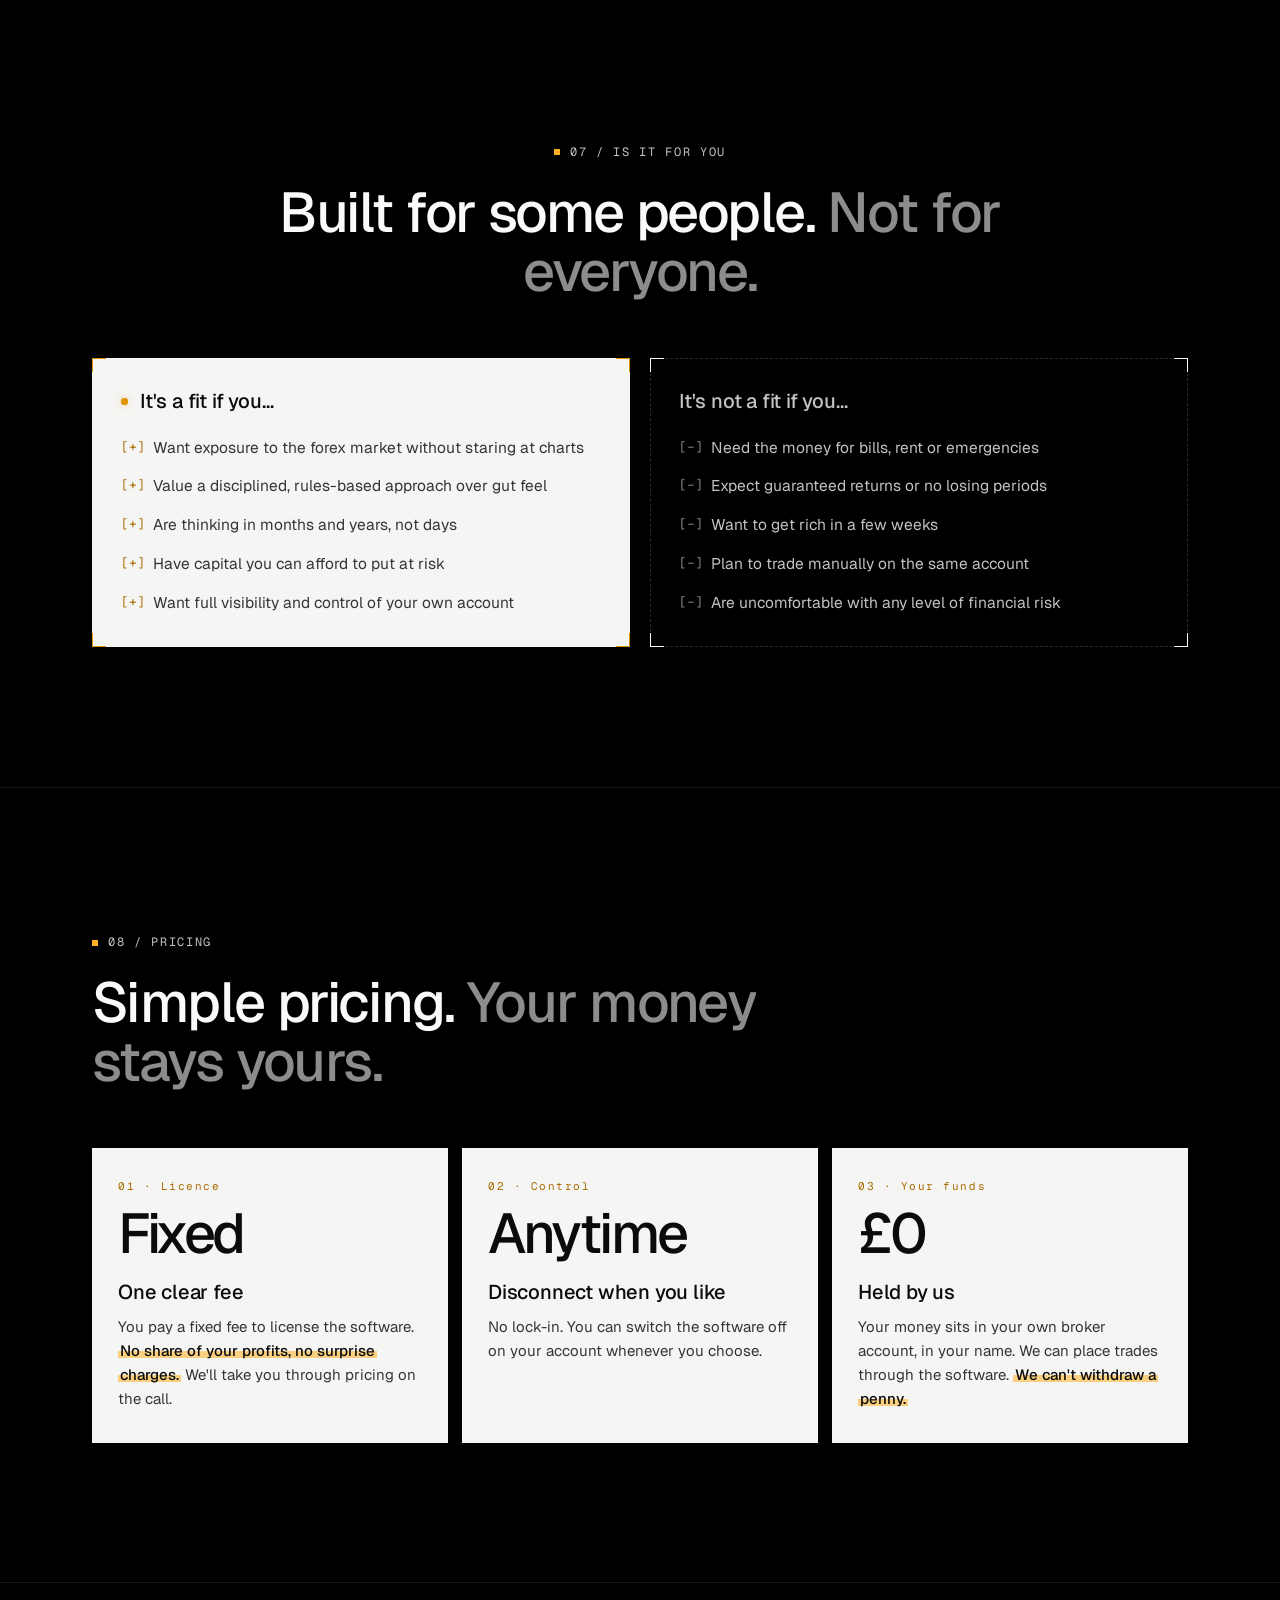
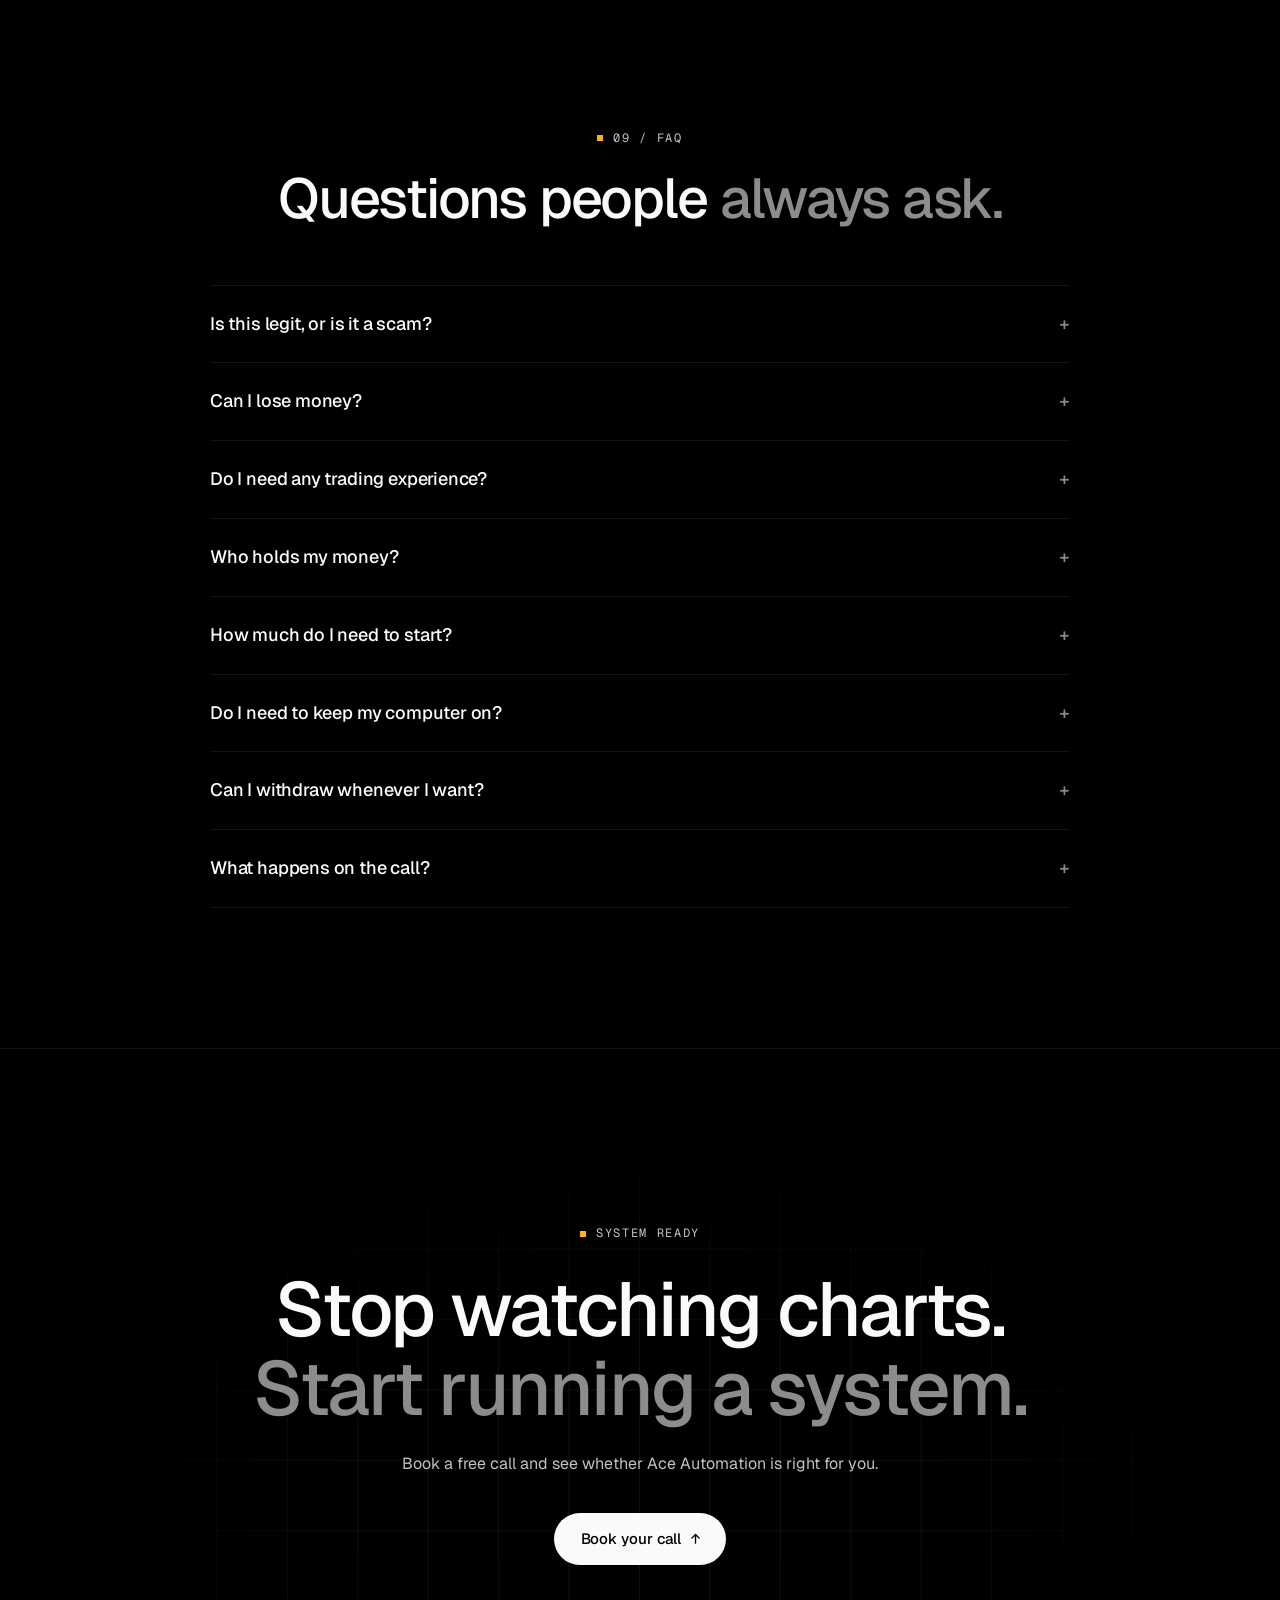
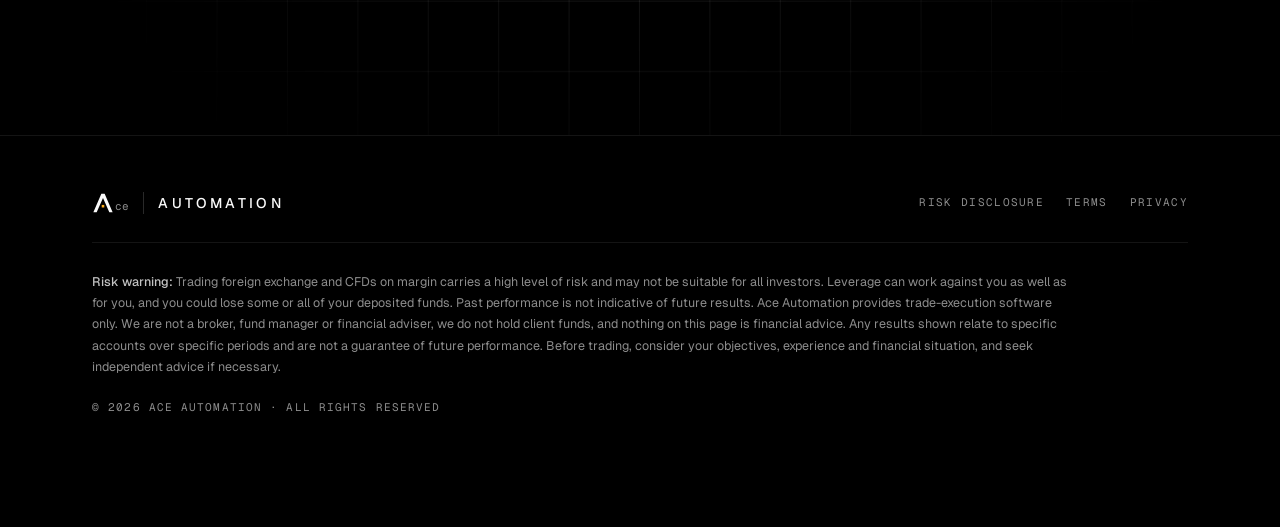
==== commit 362f192d: "Performance: white chart, stat tiles and stress-test cards Co-Authored-By: Claude Opus 5.5 <noreply@" ====
--- a/index.html
+++ b/index.html
@@ -226,6 +226,12 @@
 .frame.light::before,.frame.light::after,.frame.light>.c1,.frame.light>.c2{border-color:var(--accent)}
 .cards.inv,.paid.inv{gap:14px;background:none;border:0}
 .paid .card.light .big{color:var(--fg)}
+.light .tbar .track{background:rgba(0,0,0,.07)}
+.light .tbar.off .fill{background:repeating-linear-gradient(135deg,rgba(0,0,0,.55) 0 6px,rgba(0,0,0,.3) 6px 12px)}
+.light .tbar.on .val,.light .test-top em{color:var(--ink)}
+.light .mbar .col{background:linear-gradient(180deg,#ffa800,rgba(255,168,0,.45));box-shadow:none}
+.light .mbars{border-bottom-color:var(--line-2)}
+.rstat.light .v.counting{color:var(--ink)}
 
 /* Highlighter on key phrases: sweeps in on reveal */
 .hl{color:var(--fg);font-weight:500;background-image:linear-gradient(transparent 64%,rgba(255,176,32,.55) 64%,rgba(255,176,32,.55) 90%,transparent 90%);background-repeat:no-repeat;background-size:0% 100%;transition:background-size 1s var(--ease) .5s;-webkit-box-decoration-break:clone;box-decoration-break:clone;padding:0 2px}
@@ -810,7 +816,7 @@
     </div>
 
     <div class="results">
-      <div class="mchart frame rv" id="mchart">
+      <div class="mchart frame light rv" id="mchart">
         <span class="c1"></span><span class="c2"></span>
         <div class="frame-bar"><span class="live"><i class="dot"></i>Profit by month</span><span>% of $10,000 start</span></div>
         <div class="mbars">
@@ -828,10 +834,10 @@
         <p class="mnote">June covers 19–30 June only. Profit fell after July as fewer trades opened. In September, that was the news filter pausing pairs ahead of major events.</p>
       </div>
       <div class="rstats">
-        <div class="rstat frame rv d1"><span class="c1"></span><span class="c2"></span><div class="k">Total profit</div><div class="v n">+$<span data-count="10779" data-sep="1">0</span></div><p>+107.8% on a $10,000 start, Jun–Sep.</p></div>
-        <div class="rstat frame rv d1"><span class="c1"></span><span class="c2"></span><div class="k">Trades taken</div><div class="v n"><span data-count="436">0</span></div><p>Opened, managed and closed automatically.</p></div>
-        <div class="rstat frame rv d2"><span class="c1"></span><span class="c2"></span><div class="k">Win rate</div><div class="v n"><span data-count="75.2" data-dec="1">0</span>%</div><p>By trade, measured to 28 August.</p></div>
-        <div class="rstat frame rv d2"><span class="c1"></span><span class="c2"></span><div class="k">Losing days</div><div class="v n"><span data-count="1">0</span><span style="font-size:.42em;color:var(--fg-3);letter-spacing:0"> in 4 months</span></div><p>−$11.88 on 10 September. The other 52 days with closed trades finished in profit.</p></div>
+        <div class="rstat frame light rv d1"><span class="c1"></span><span class="c2"></span><div class="k">Total profit</div><div class="v n">+$<span data-count="10779" data-sep="1">0</span></div><p>+107.8% on a $10,000 start, Jun–Sep.</p></div>
+        <div class="rstat frame light rv d1"><span class="c1"></span><span class="c2"></span><div class="k">Trades taken</div><div class="v n"><span data-count="436">0</span></div><p>Opened, managed and closed automatically.</p></div>
+        <div class="rstat frame light rv d2"><span class="c1"></span><span class="c2"></span><div class="k">Win rate</div><div class="v n"><span data-count="75.2" data-dec="1">0</span>%</div><p>By trade, measured to 28 August.</p></div>
+        <div class="rstat frame light rv d2"><span class="c1"></span><span class="c2"></span><div class="k">Losing days</div><div class="v n"><span data-count="1">0</span><span style="font-size:.42em;color:var(--fg-3);letter-spacing:0"> in 4 months</span></div><p>−$11.88 on 10 September. The other 52 days with closed trades finished in profit.</p></div>
       </div>
     </div>
 
@@ -846,7 +852,7 @@
         <p class="rv d2">Daily results only count closed trades, so the real measure of risk is <strong style="color:var(--fg);font-weight:500">open drawdown</strong>: how far an account dips while trades are still running. We ran the same strategy on two separate accounts through three real market shocks, one with the news filter and one without.</p>
       </div>
 
-      <div class="frame rv">
+      <div class="frame light rv">
         <span class="c1"></span><span class="c2"></span>
         <div class="frame-bar"><span class="live"><i class="dot"></i>Open drawdown · with vs without news filter</span><span>Sep – Oct 2026</span></div>
         <div class="tests" id="tests">
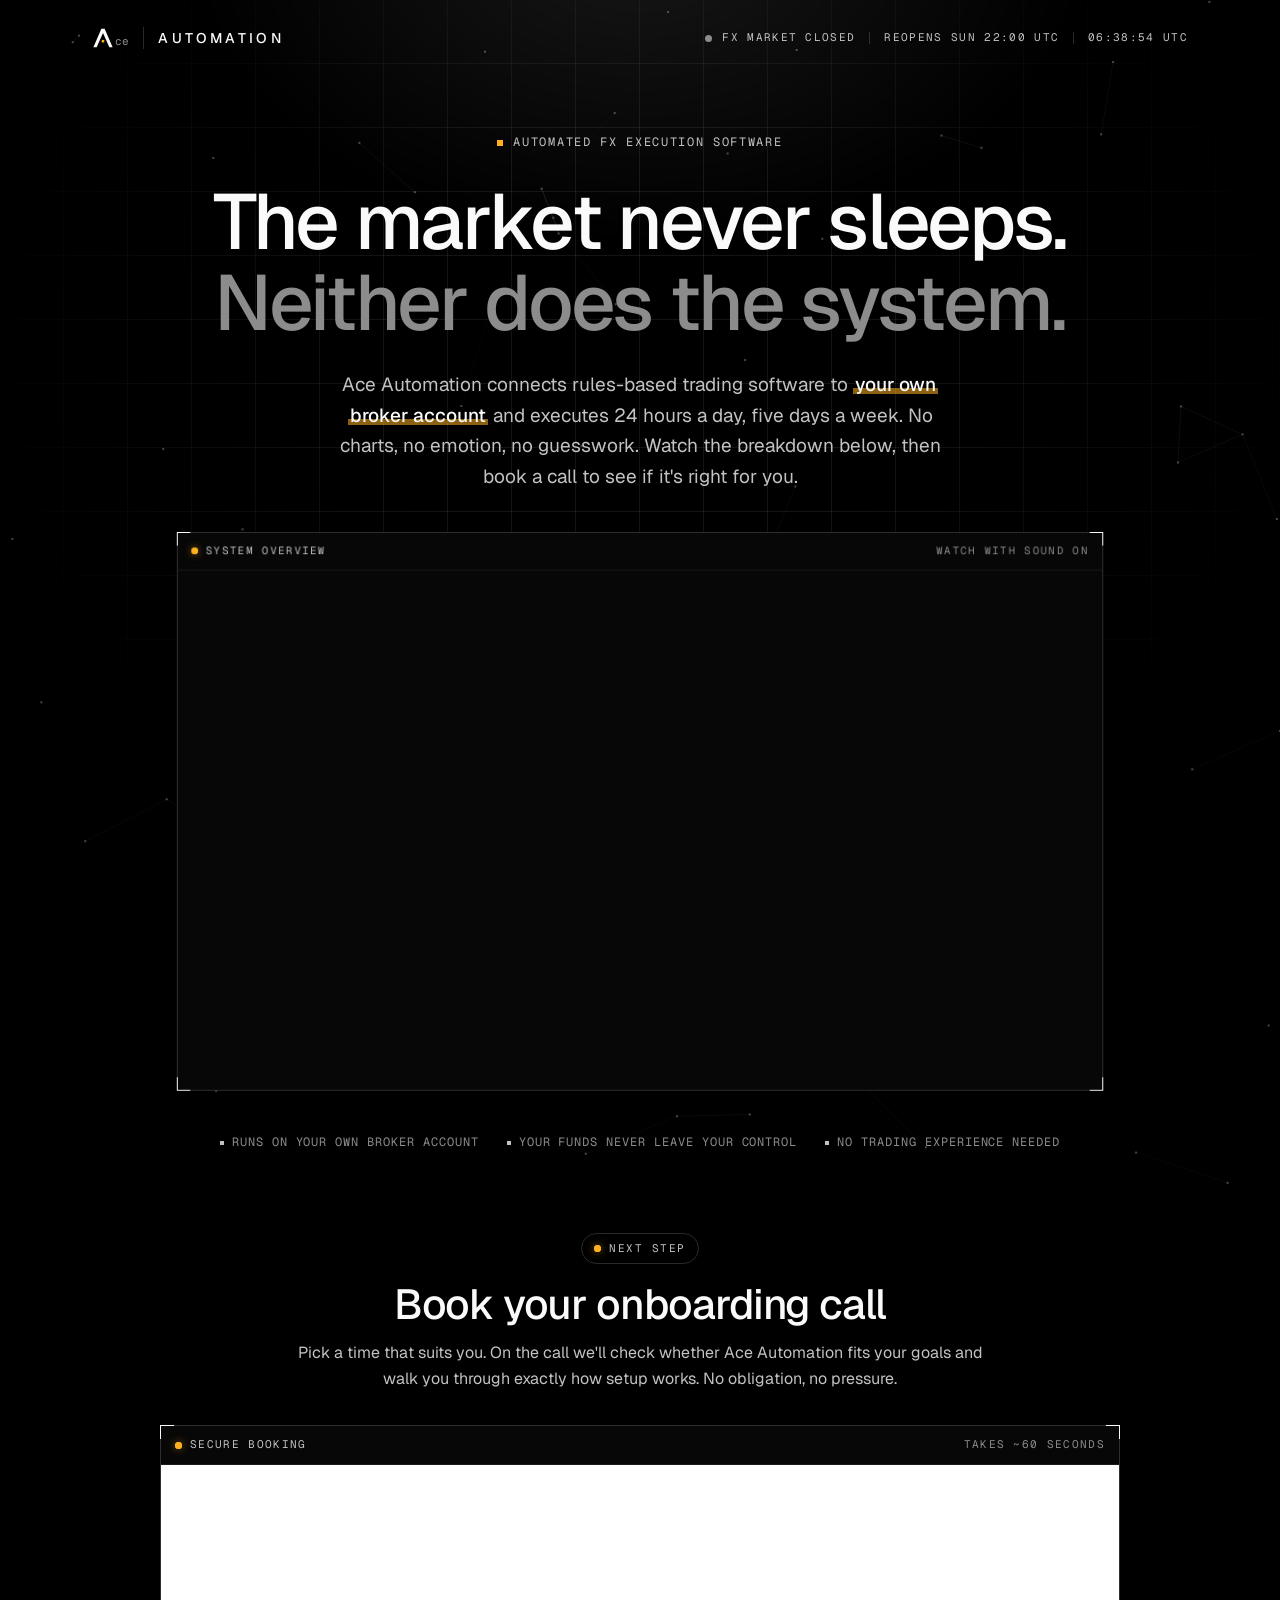
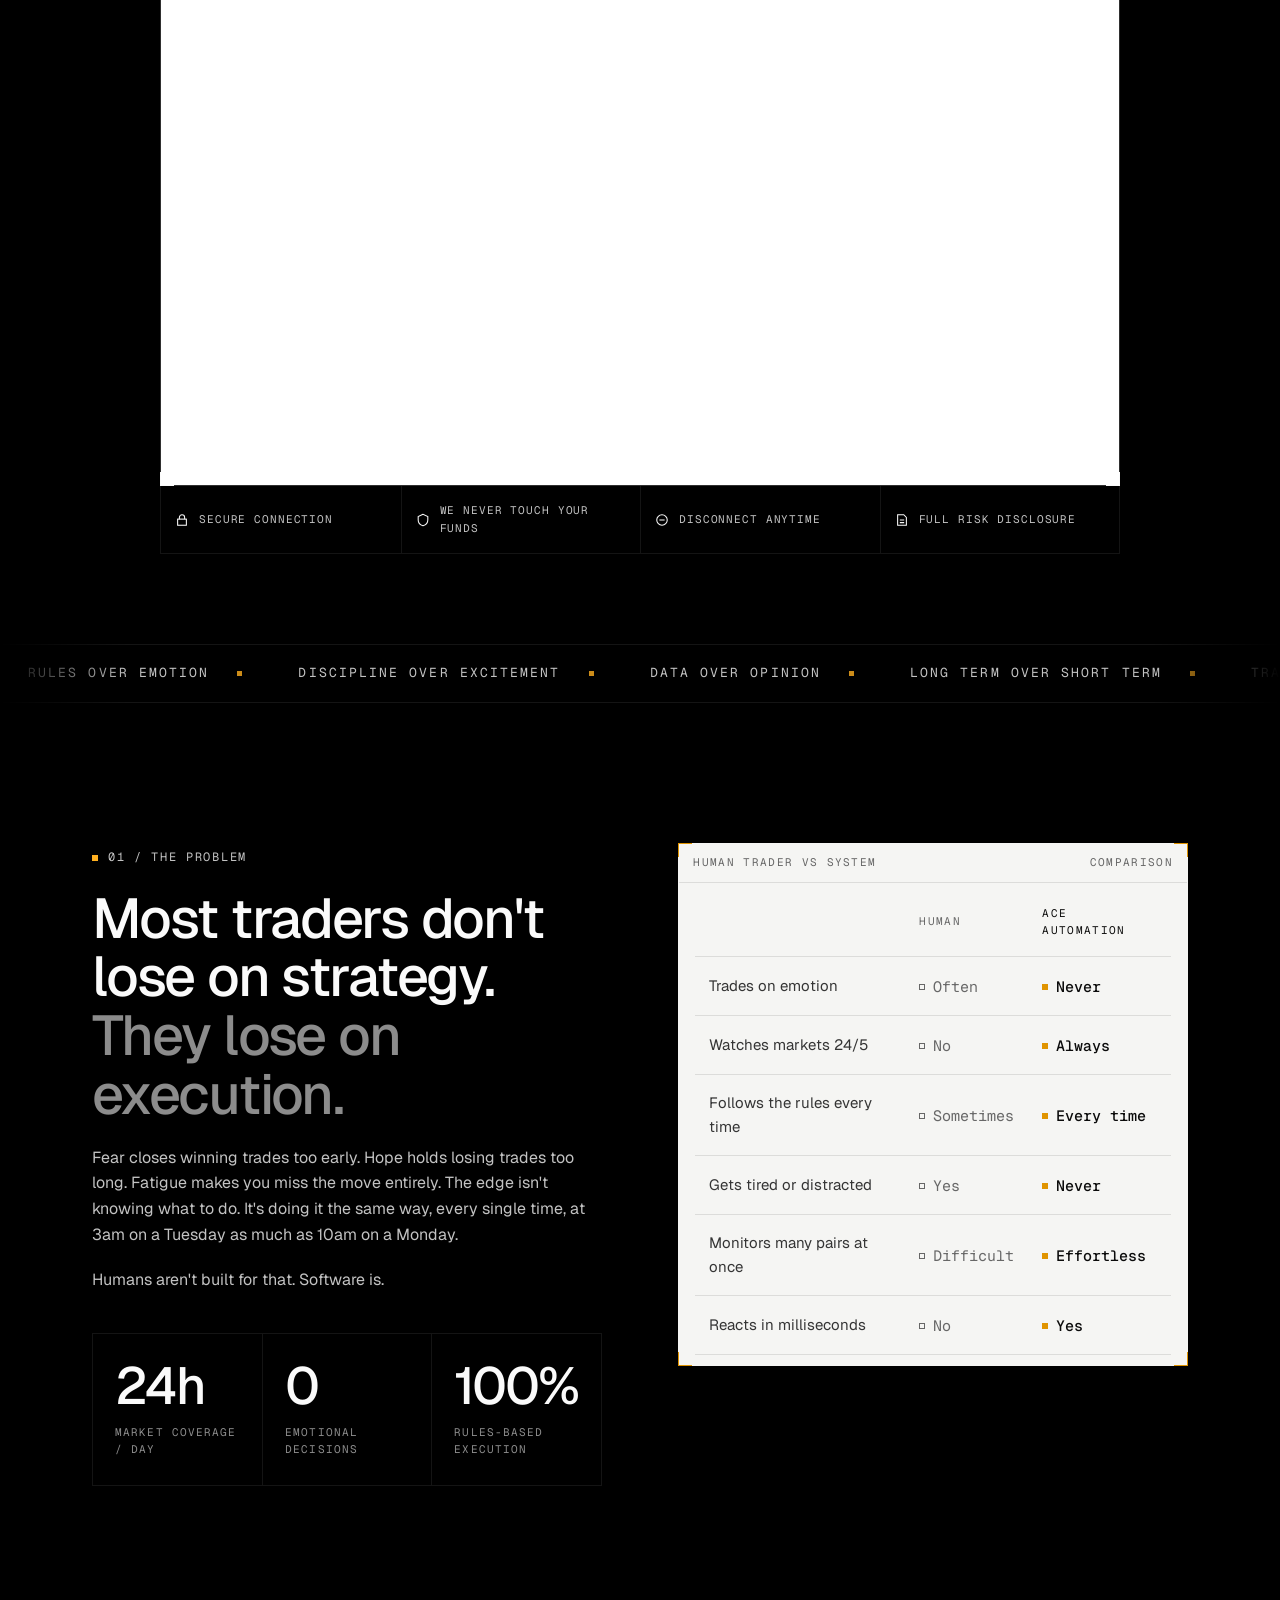
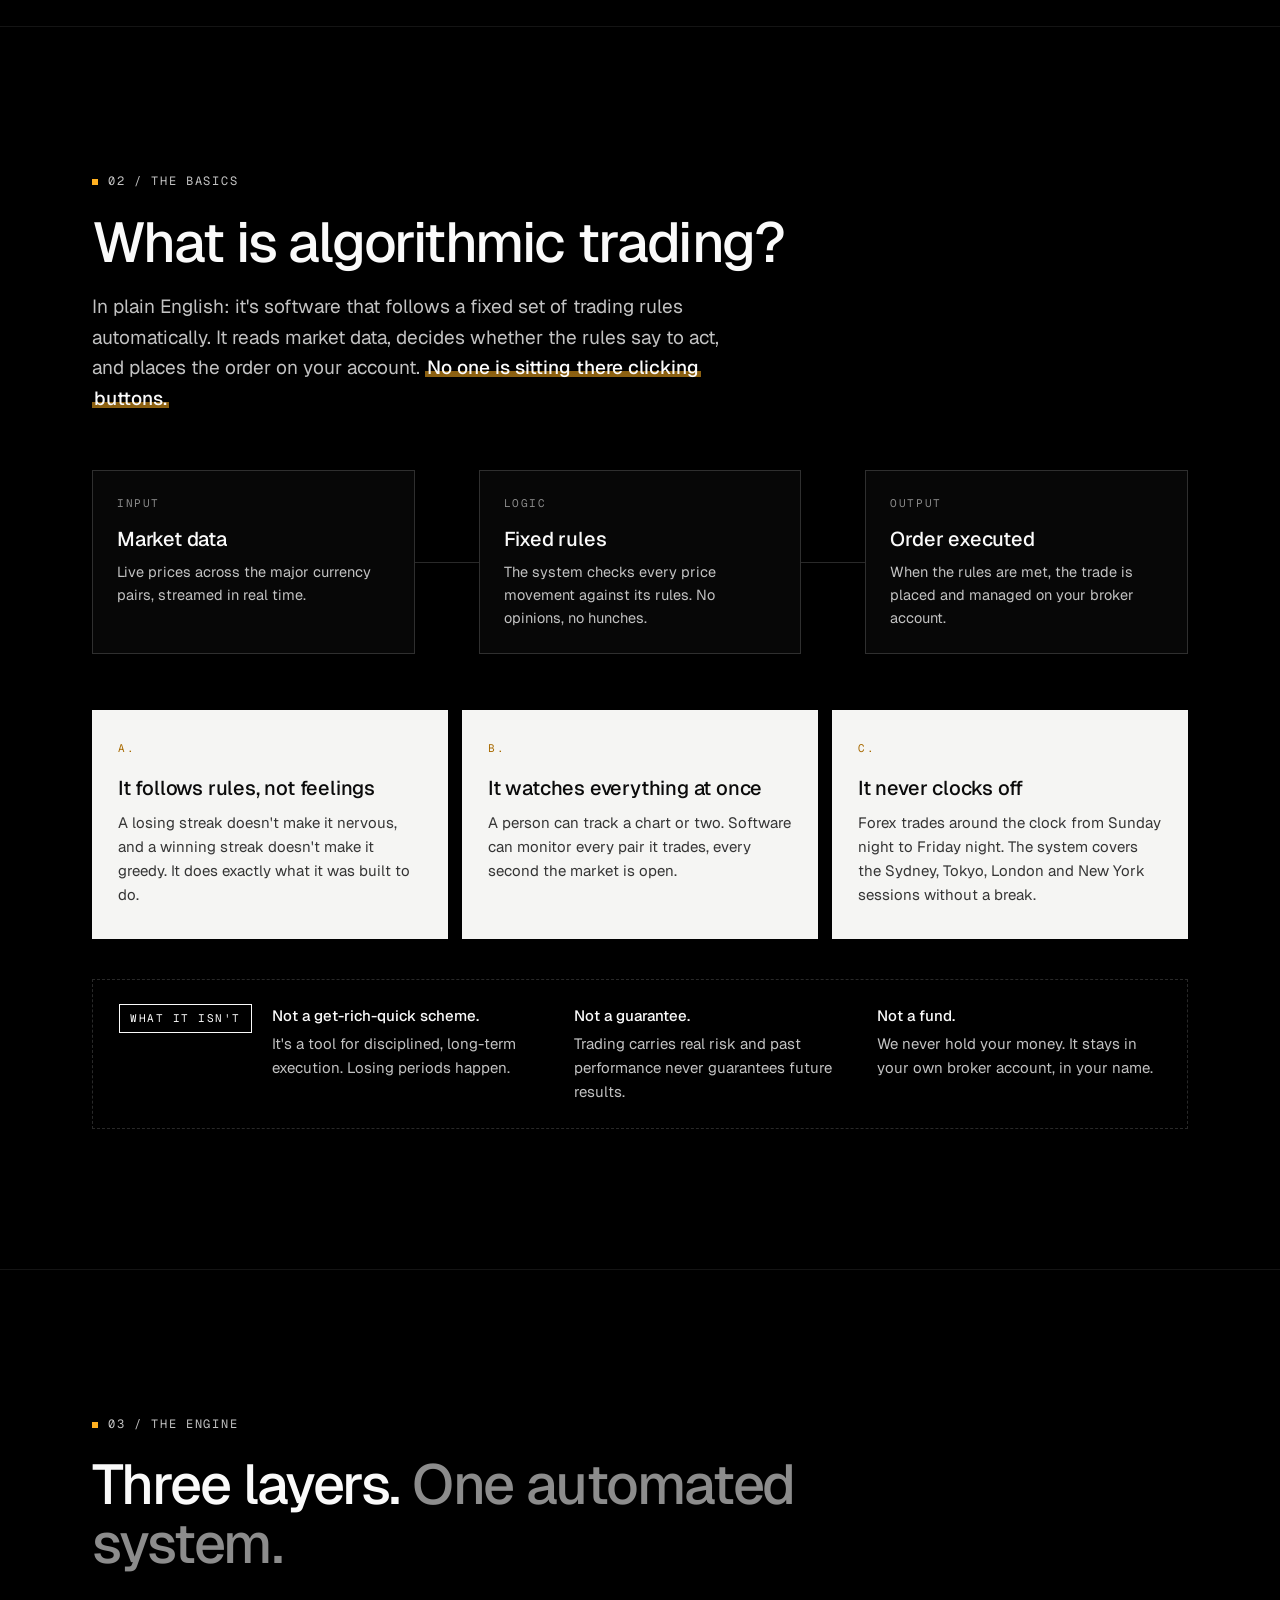
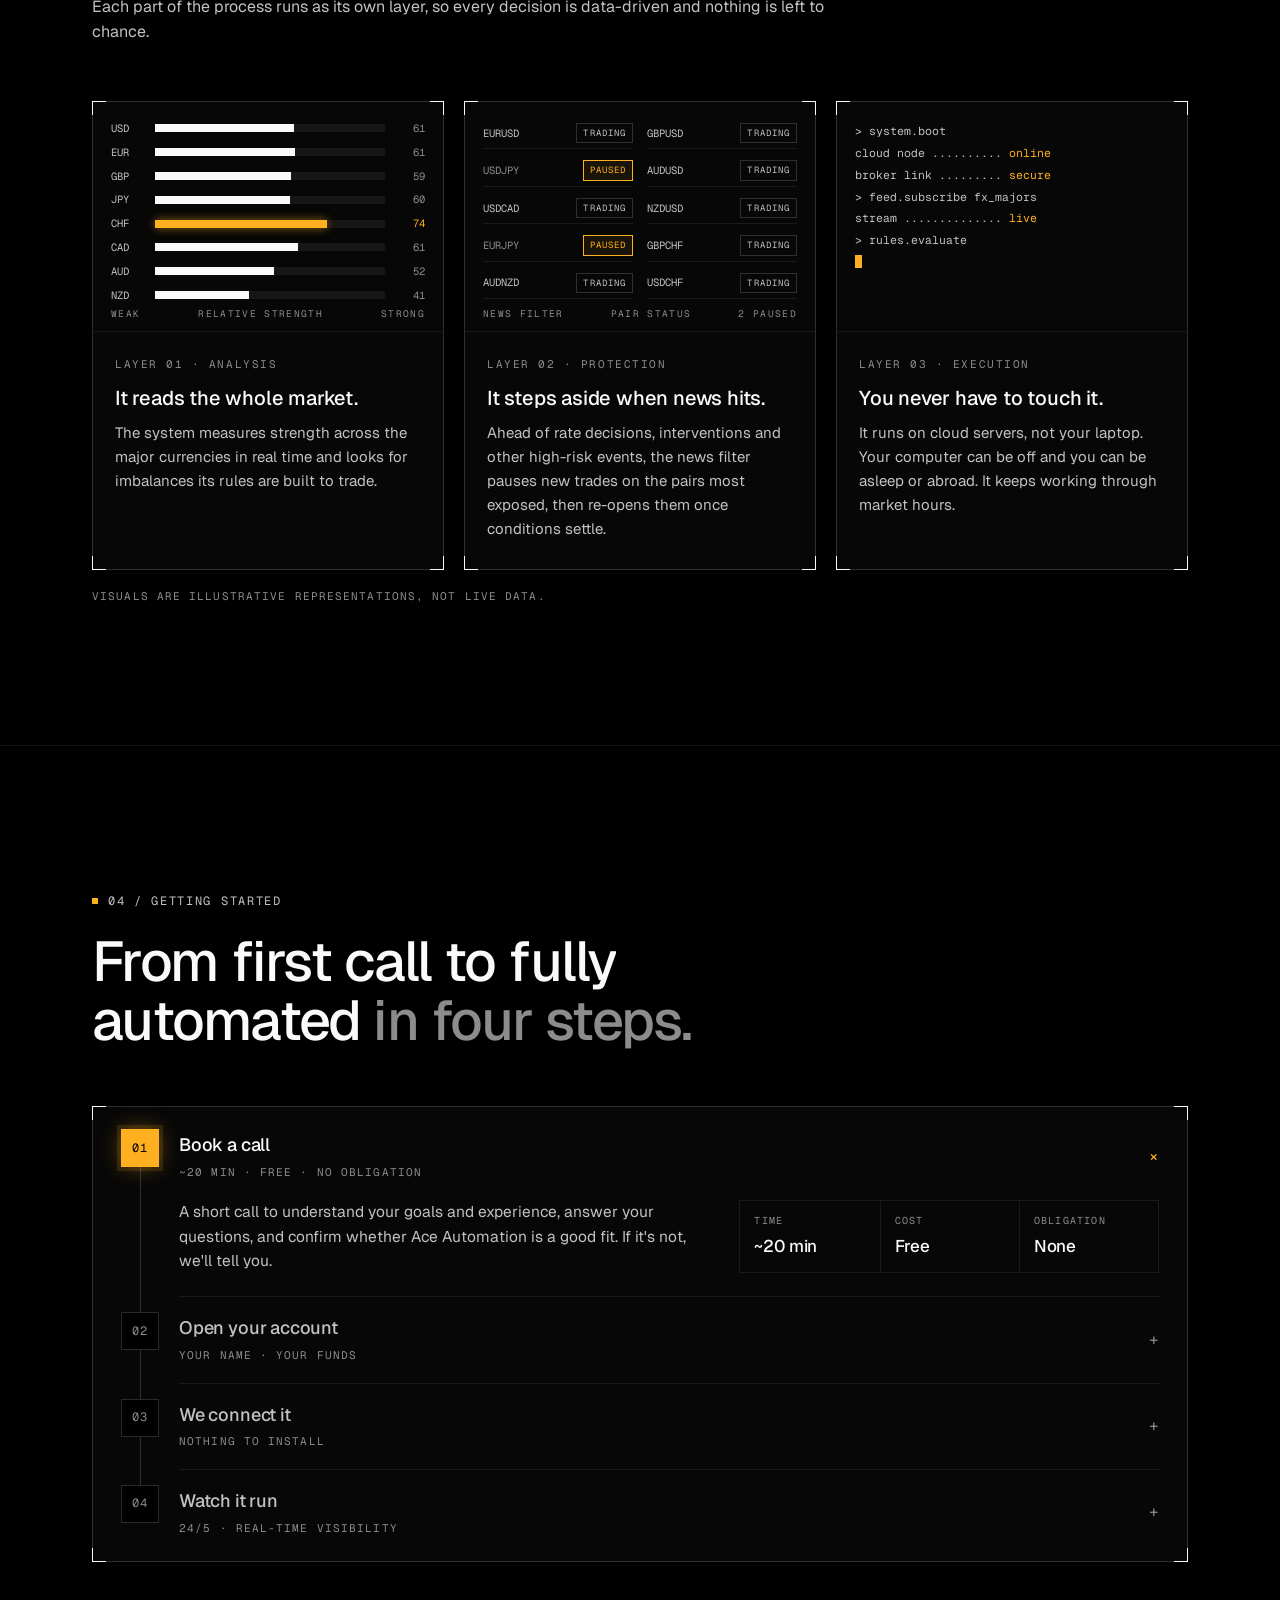
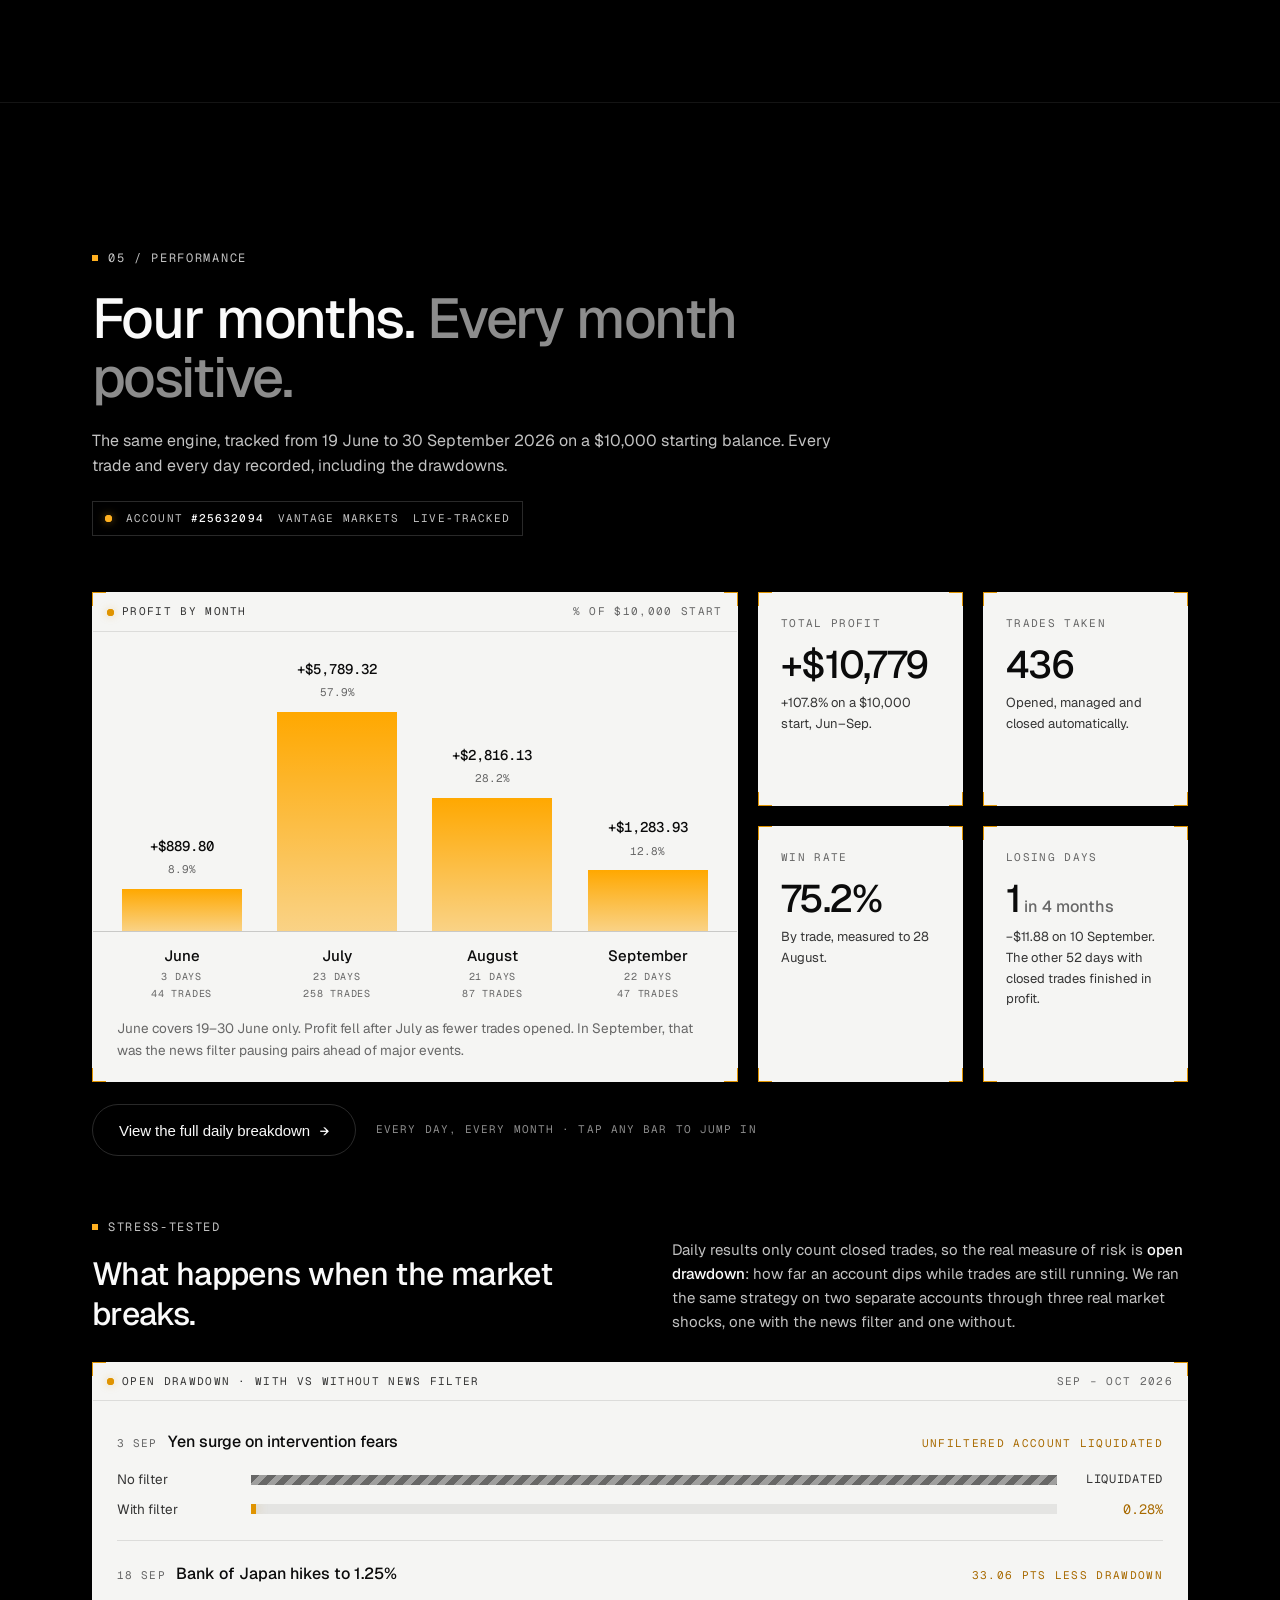
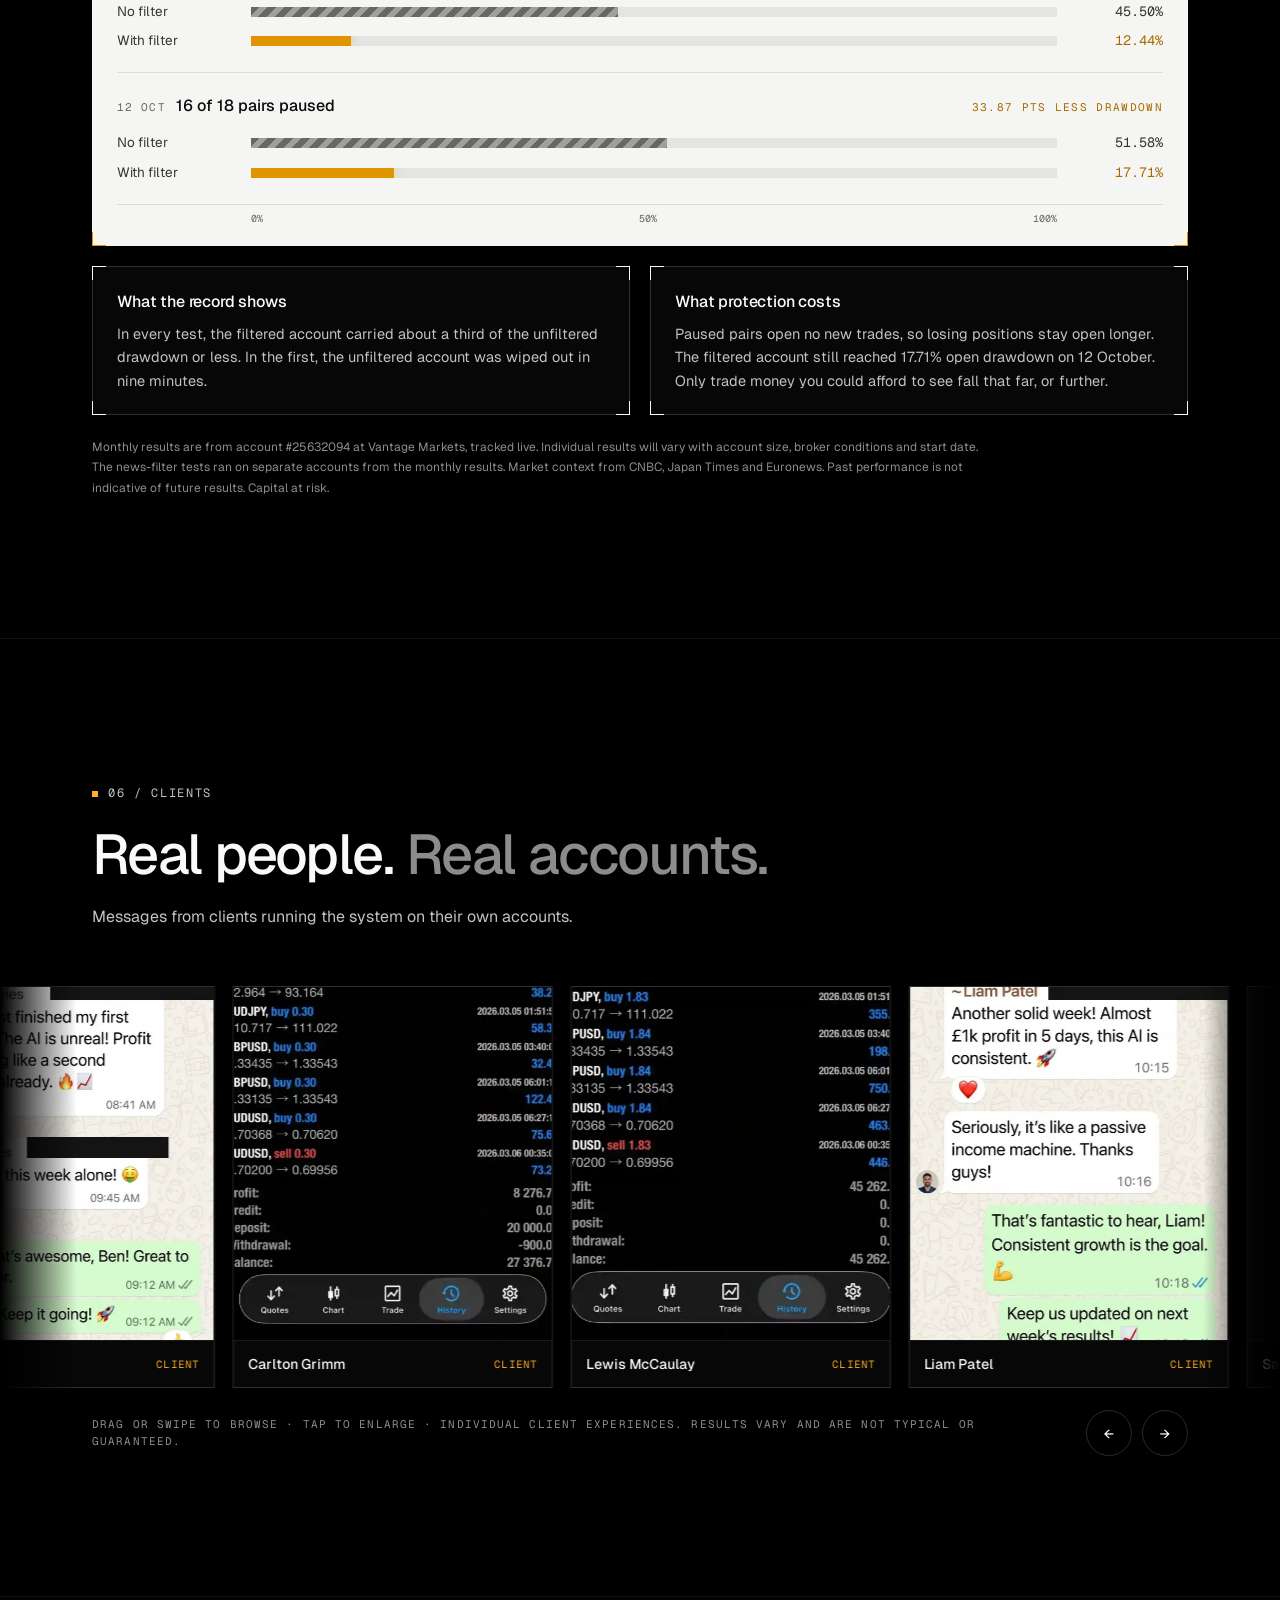
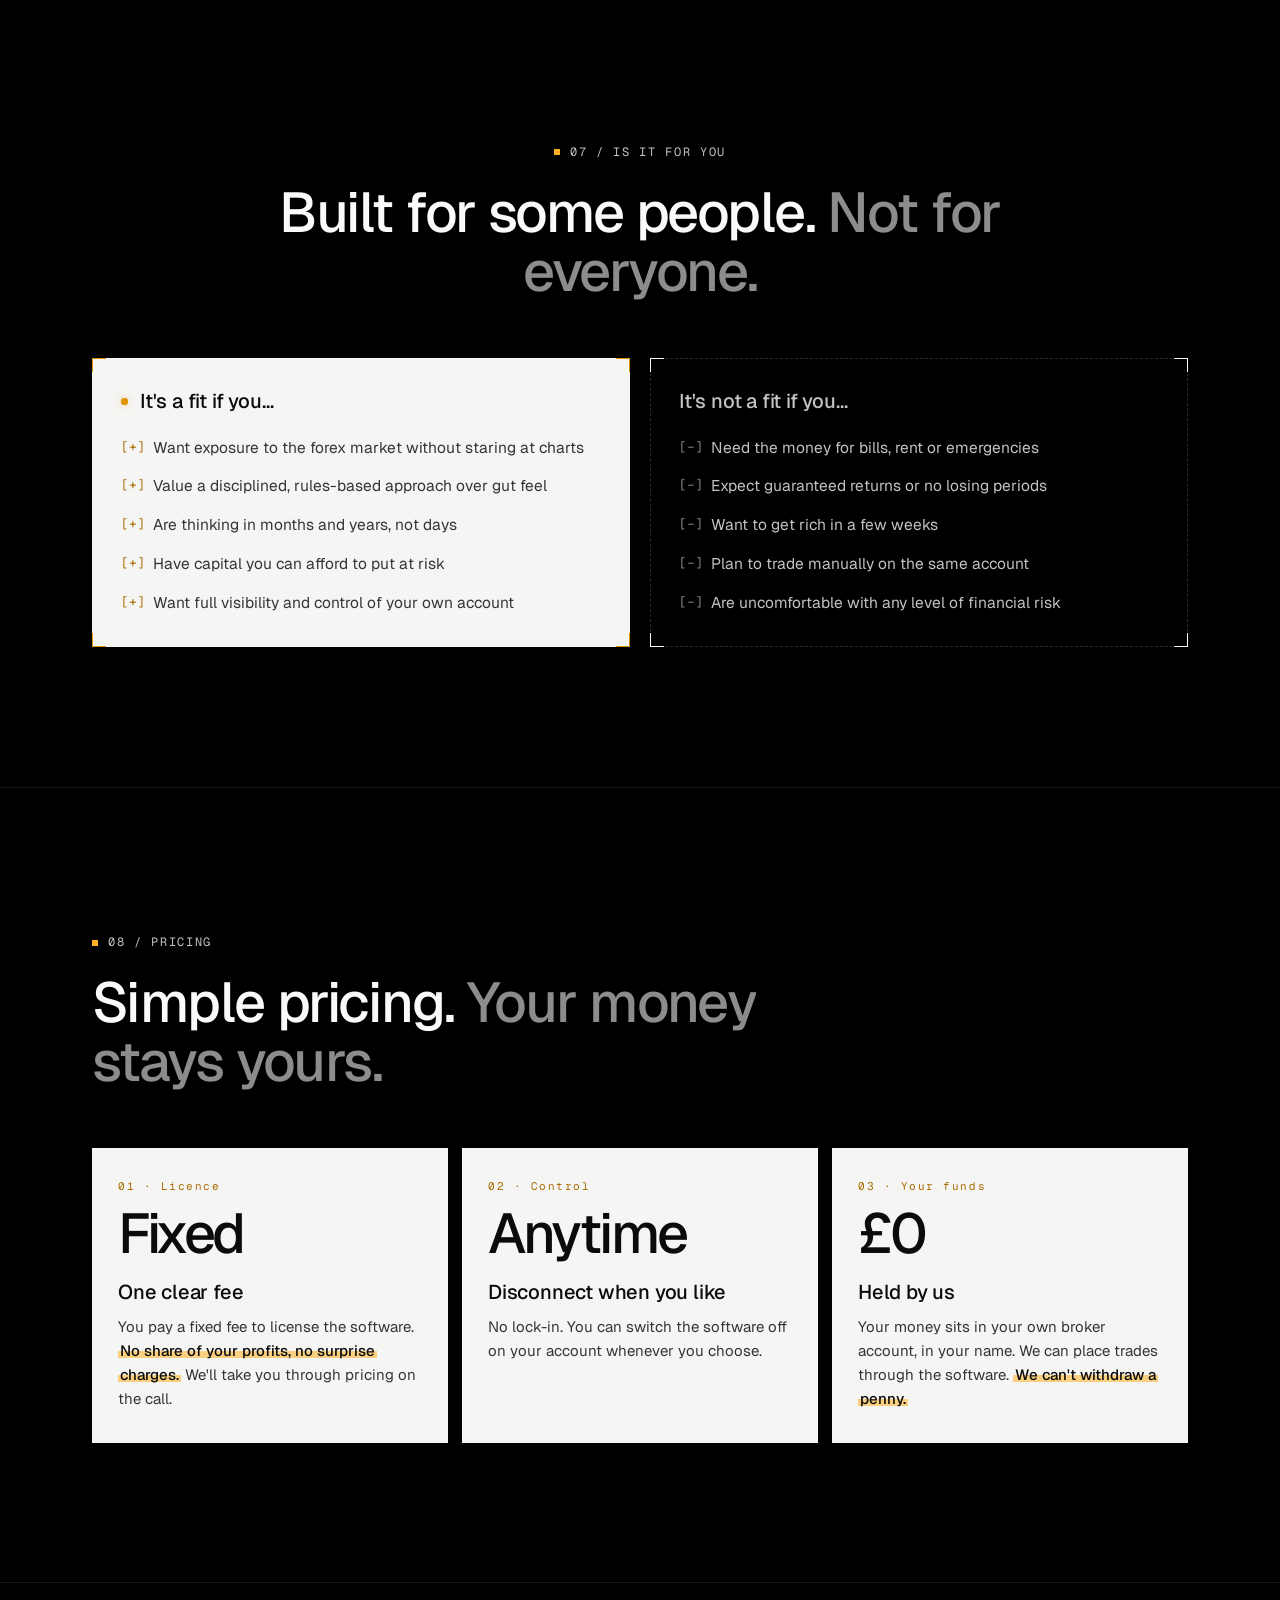
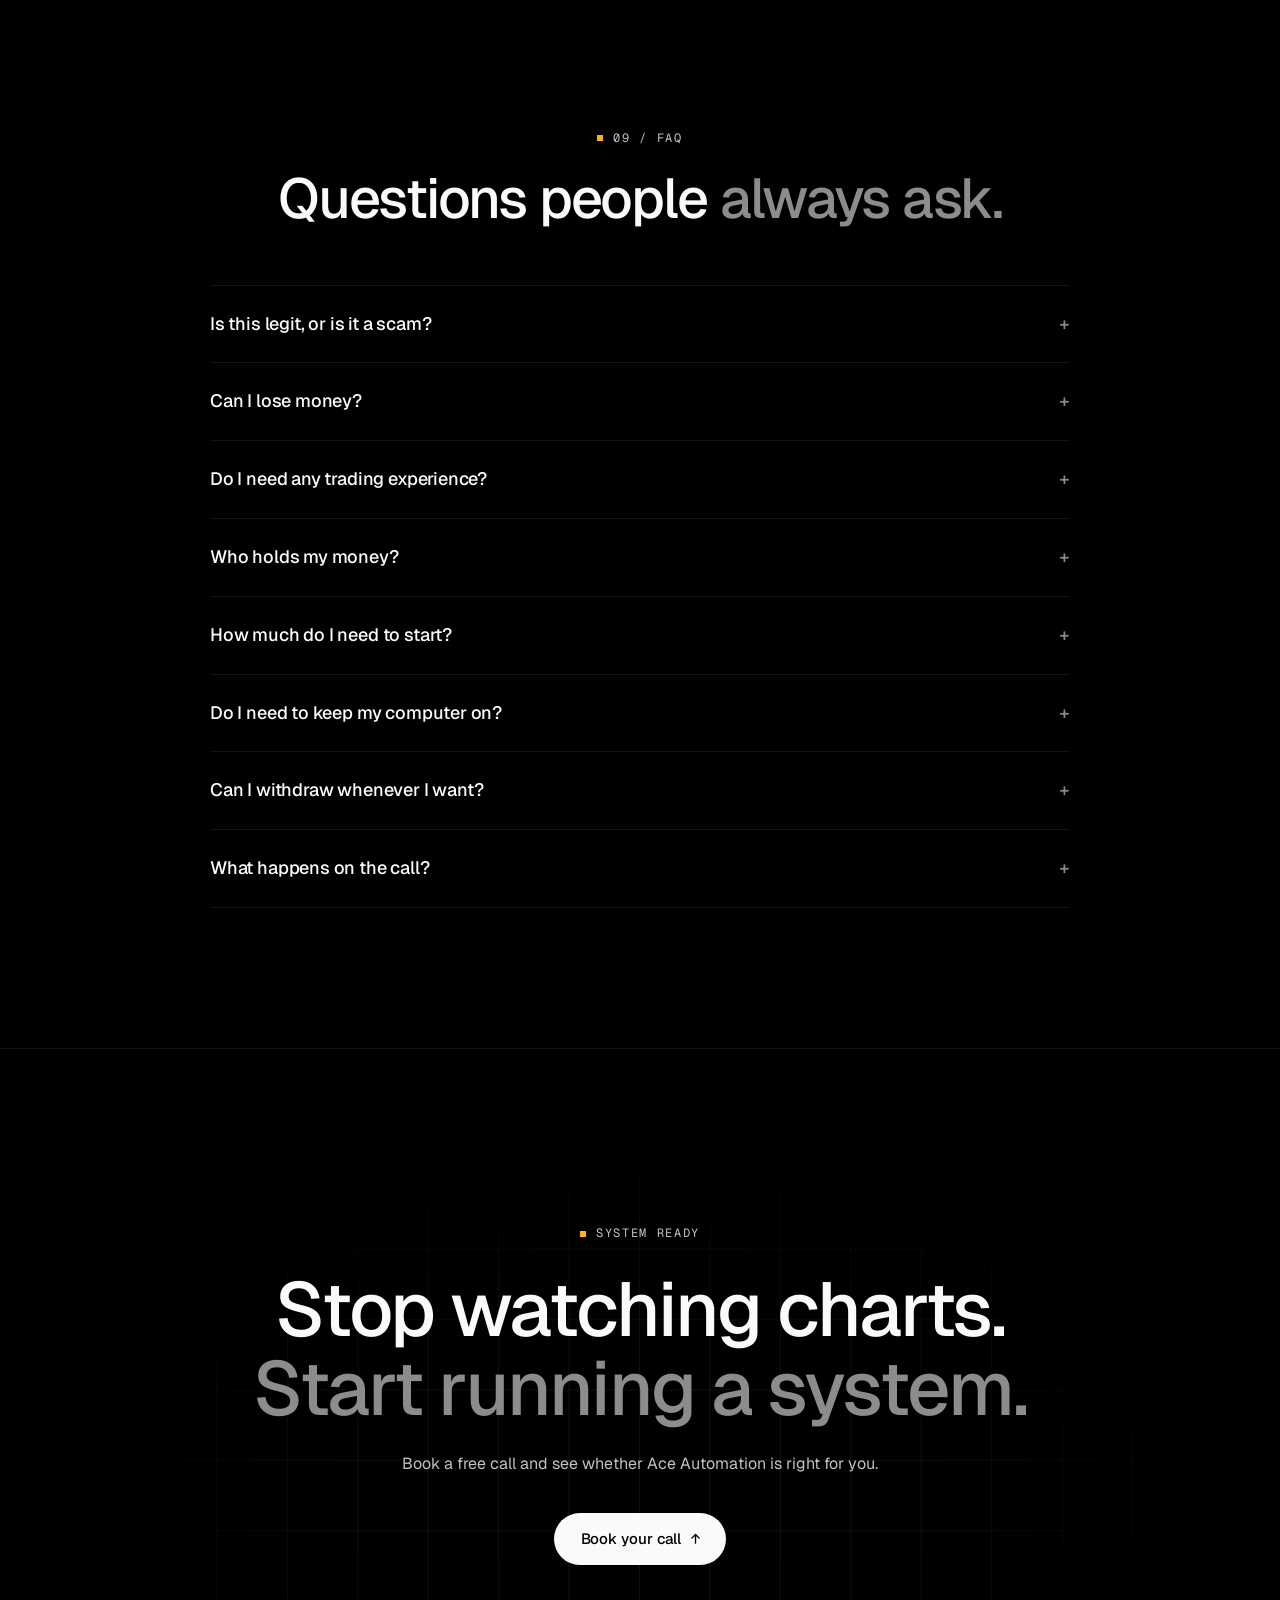
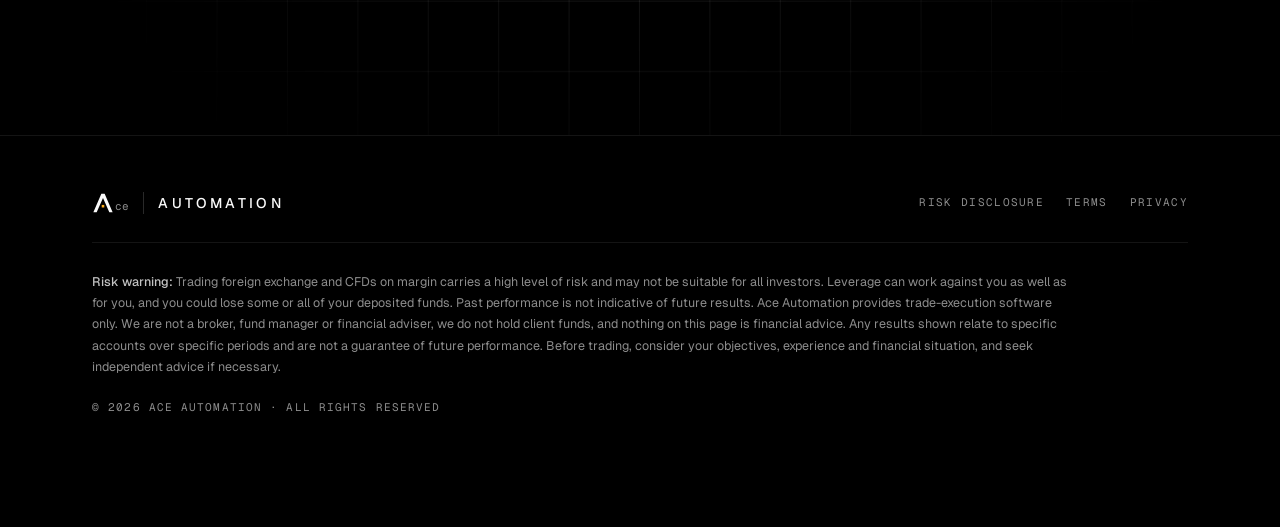
==== commit f84d1519: "Daily breakdown pop-up in white Co-Authored-By: Claude Opus 5.5 <noreply@anthropic.com> Claude-Sessi" ====
--- a/index.html
+++ b/index.html
@@ -232,6 +232,23 @@
 .light .mbar .col{background:linear-gradient(180deg,#ffa800,rgba(255,168,0,.45));box-shadow:none}
 .light .mbars{border-bottom-color:var(--line-2)}
 .rstat.light .v.counting{color:var(--ink)}
+/* Breakdown pop-up in white */
+dialog.perf.light{box-shadow:0 30px 80px -20px rgba(0,0,0,.6)}
+.light .cal .d{background:#fff}
+.light .cal .d.pad{background:none}
+.light .cal .d.win{border-color:rgba(224,148,0,calc(.3 + var(--a) * .6));background:rgba(255,176,32,calc(.08 + var(--a) * .42))}
+.light .cal .d.win .p{color:#3d2700;font-weight:500}
+.light .cal .d.win .n{color:#7a5a20}
+.light .cal .d.loss{border-color:rgba(192,57,43,.55);background:rgba(192,57,43,.08)}
+.light .cal .d.loss .p,.light .pf-stats .v.neg{color:#b3261e}
+.light .cal .d.best{box-shadow:0 0 0 2px var(--accent),0 6px 18px rgba(224,148,0,.3)}
+.light .pf-stats{background:#fff}
+.light .pf-stats .wide .v{color:var(--ink)}
+.light .pf-tab[aria-selected="true"]{background:#fff}
+.light .pf-tab[aria-selected="true"] span{color:var(--ink)}
+.light .pf-note{background:#fff}
+.light .pf-note .vs2 .good b{color:var(--ink)}
+.light .pf-x:hover{color:var(--ink);border-color:var(--ink)}
 
 /* Highlighter on key phrases: sweeps in on reveal */
 .hl{color:var(--fg);font-weight:500;background-image:linear-gradient(transparent 64%,rgba(255,176,32,.55) 64%,rgba(255,176,32,.55) 90%,transparent 90%);background-repeat:no-repeat;background-size:0% 100%;transition:background-size 1s var(--ease) .5s;-webkit-box-decoration-break:clone;box-decoration-break:clone;padding:0 2px}
@@ -998,7 +1015,7 @@
   </div>
 </footer>
 
-<dialog class="perf" id="perf" aria-labelledby="pfTitle">
+<dialog class="perf light" id="perf" aria-labelledby="pfTitle">
   <div class="pf-top"><span class="live" id="pfTitle"><i class="dot"></i>Daily breakdown<span class="hide-m">&nbsp;· Jun – Sep 2026</span></span><button type="button" class="pf-x" id="pfClose" aria-label="Close">Close ✕</button></div>
   <div class="pf-tabs" role="tablist" id="pfTabs"></div>
   <div class="pf-body" id="pfBody"></div>
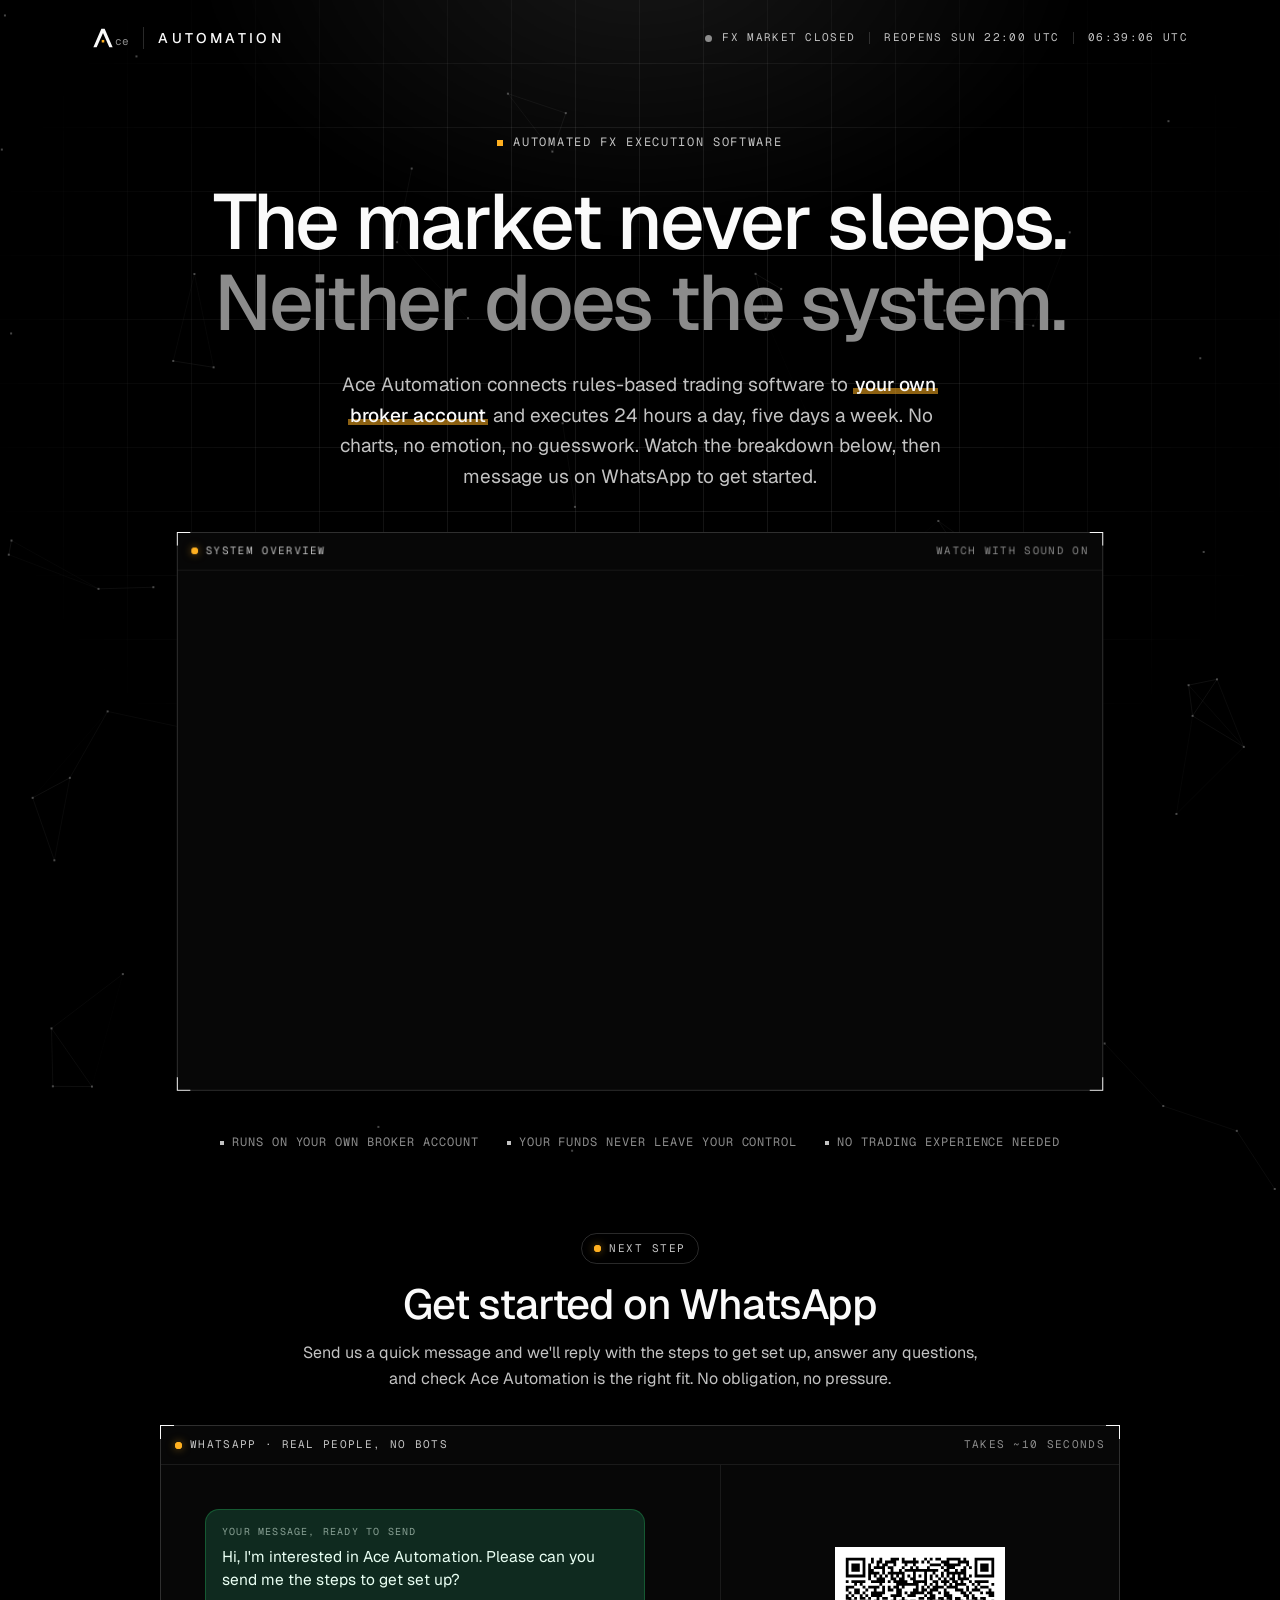
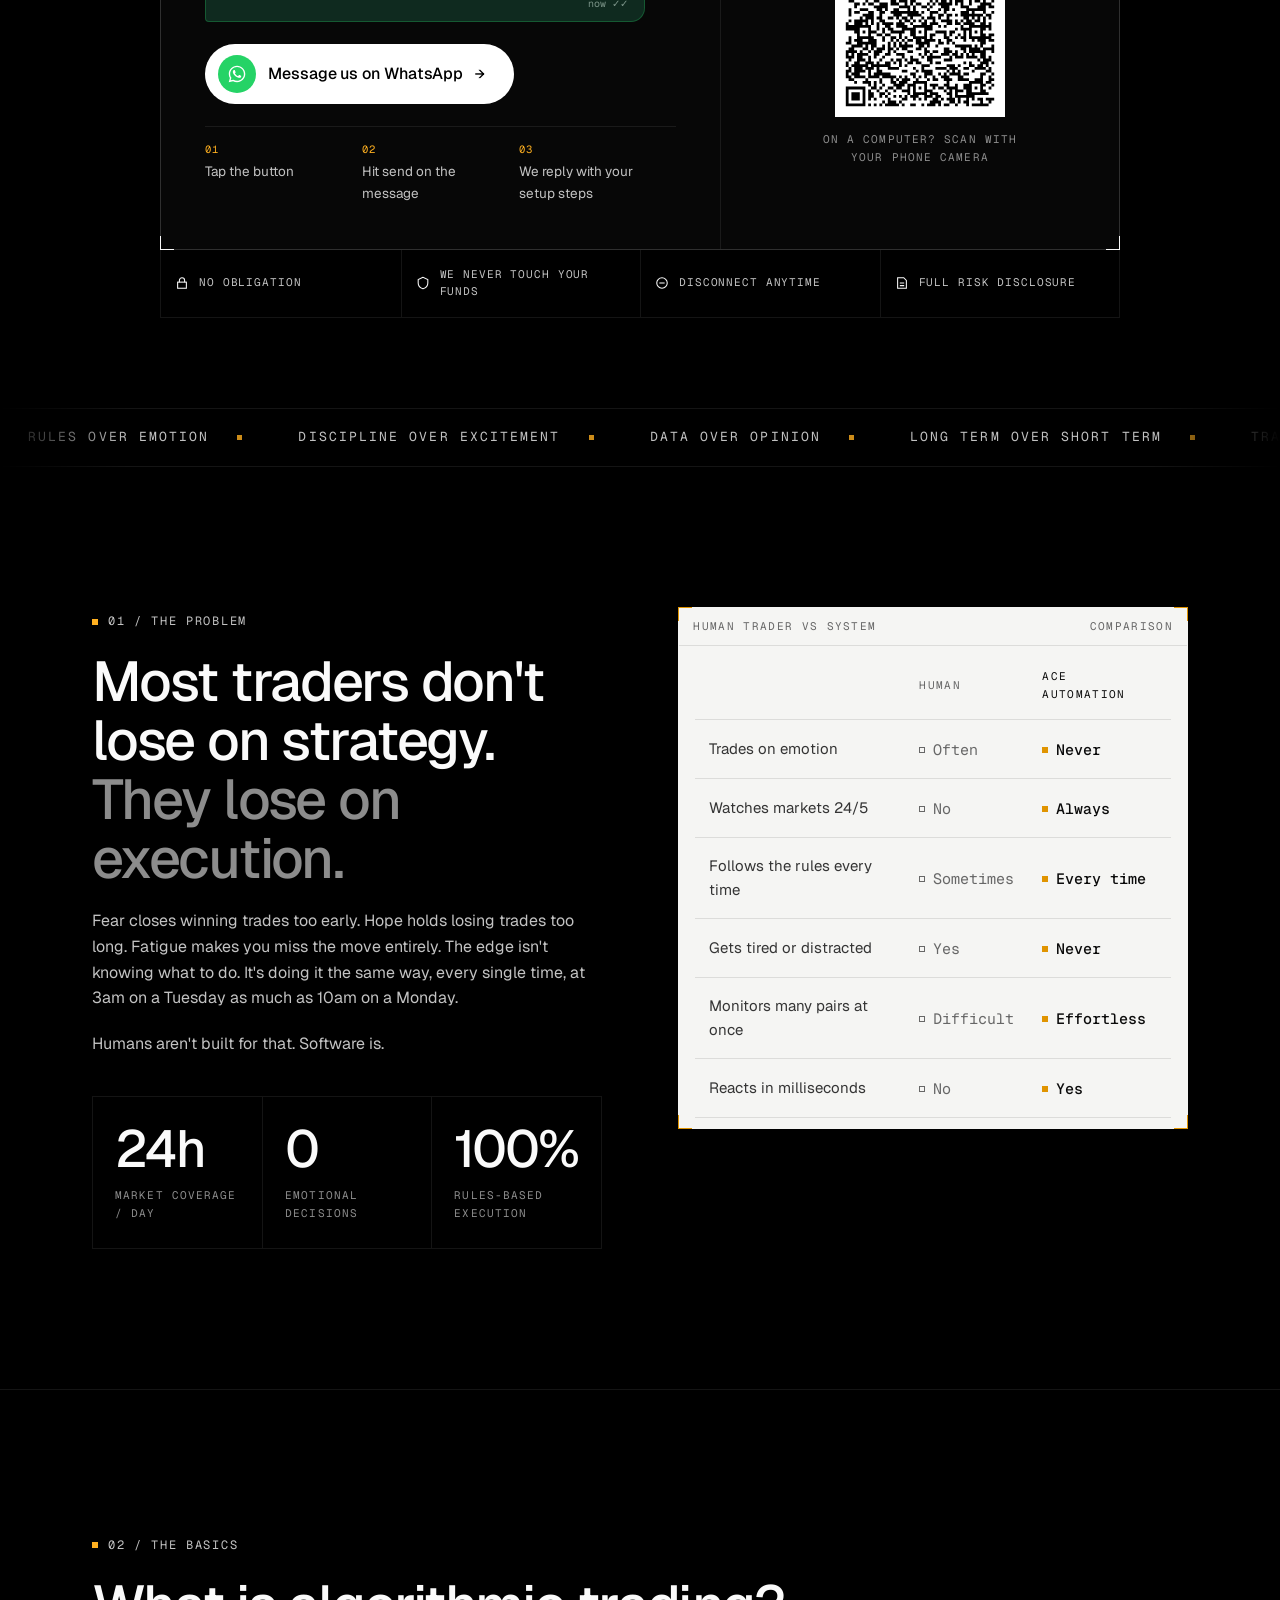
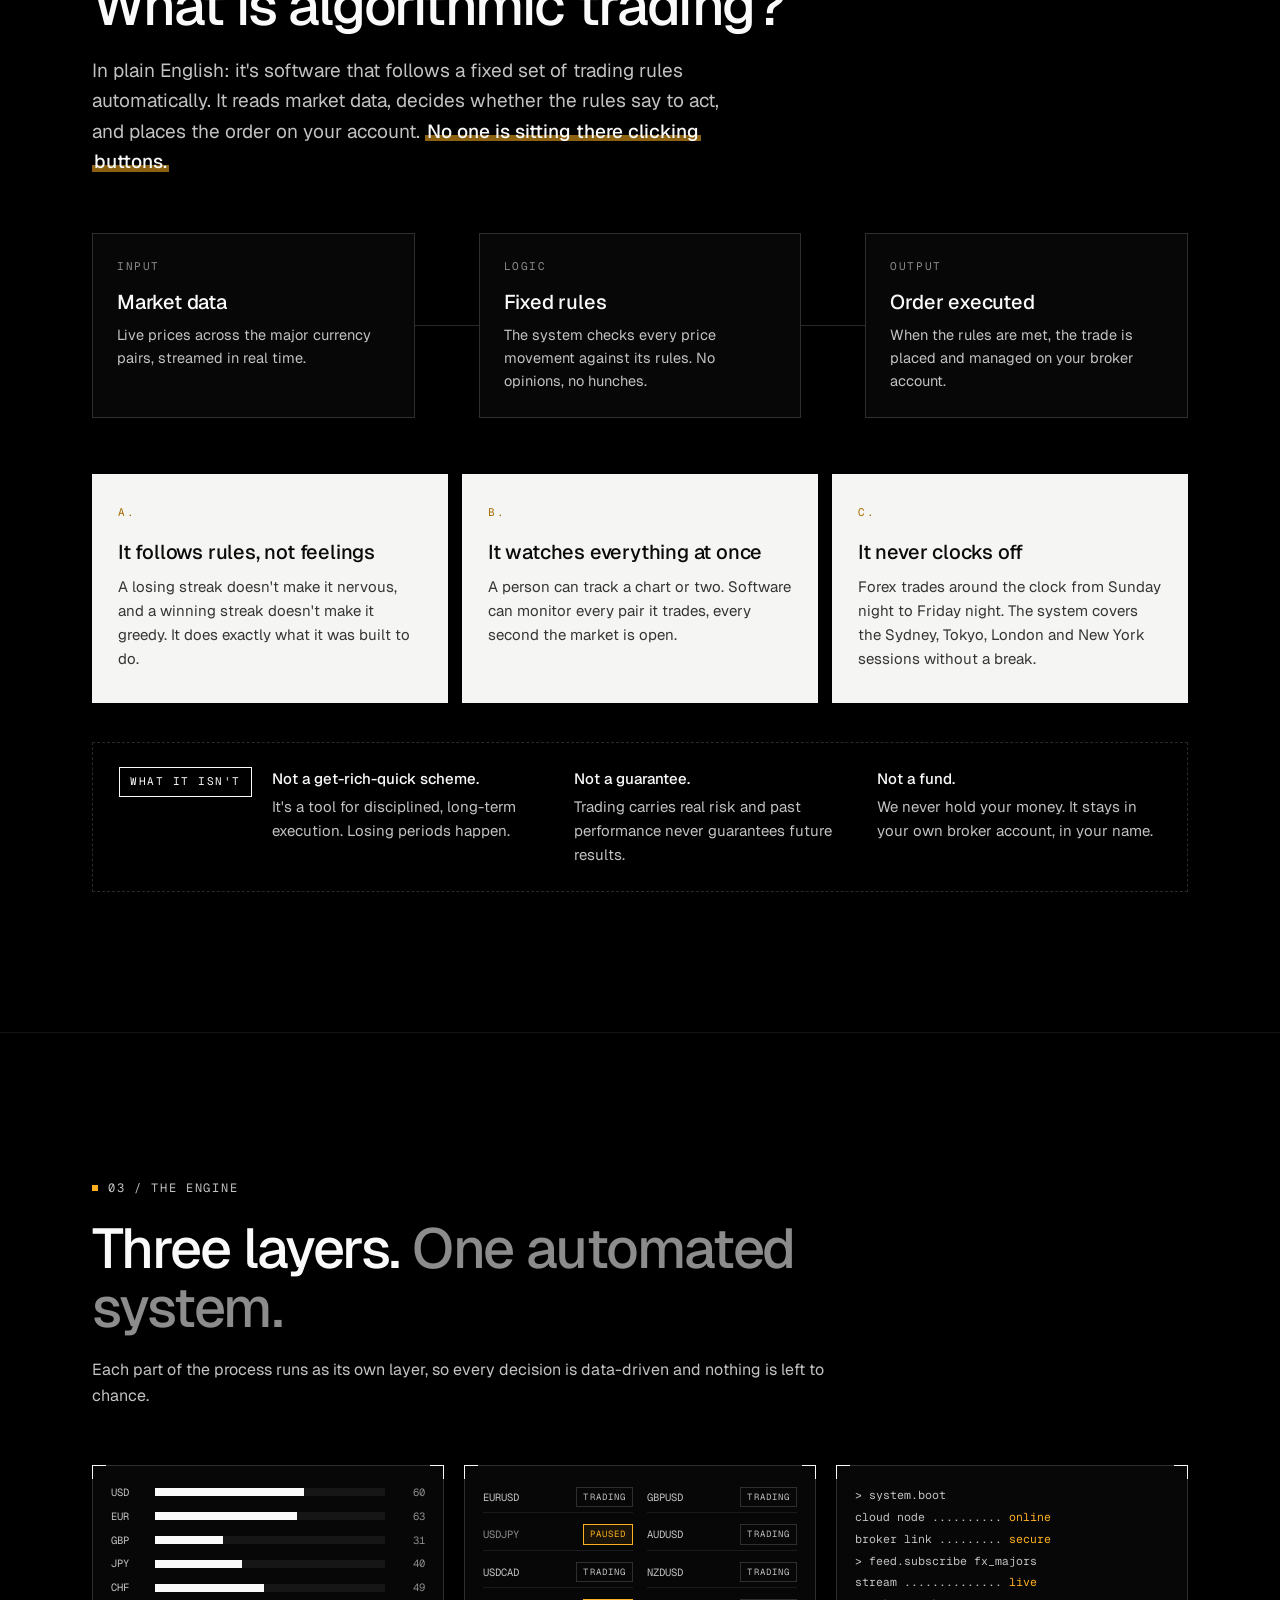
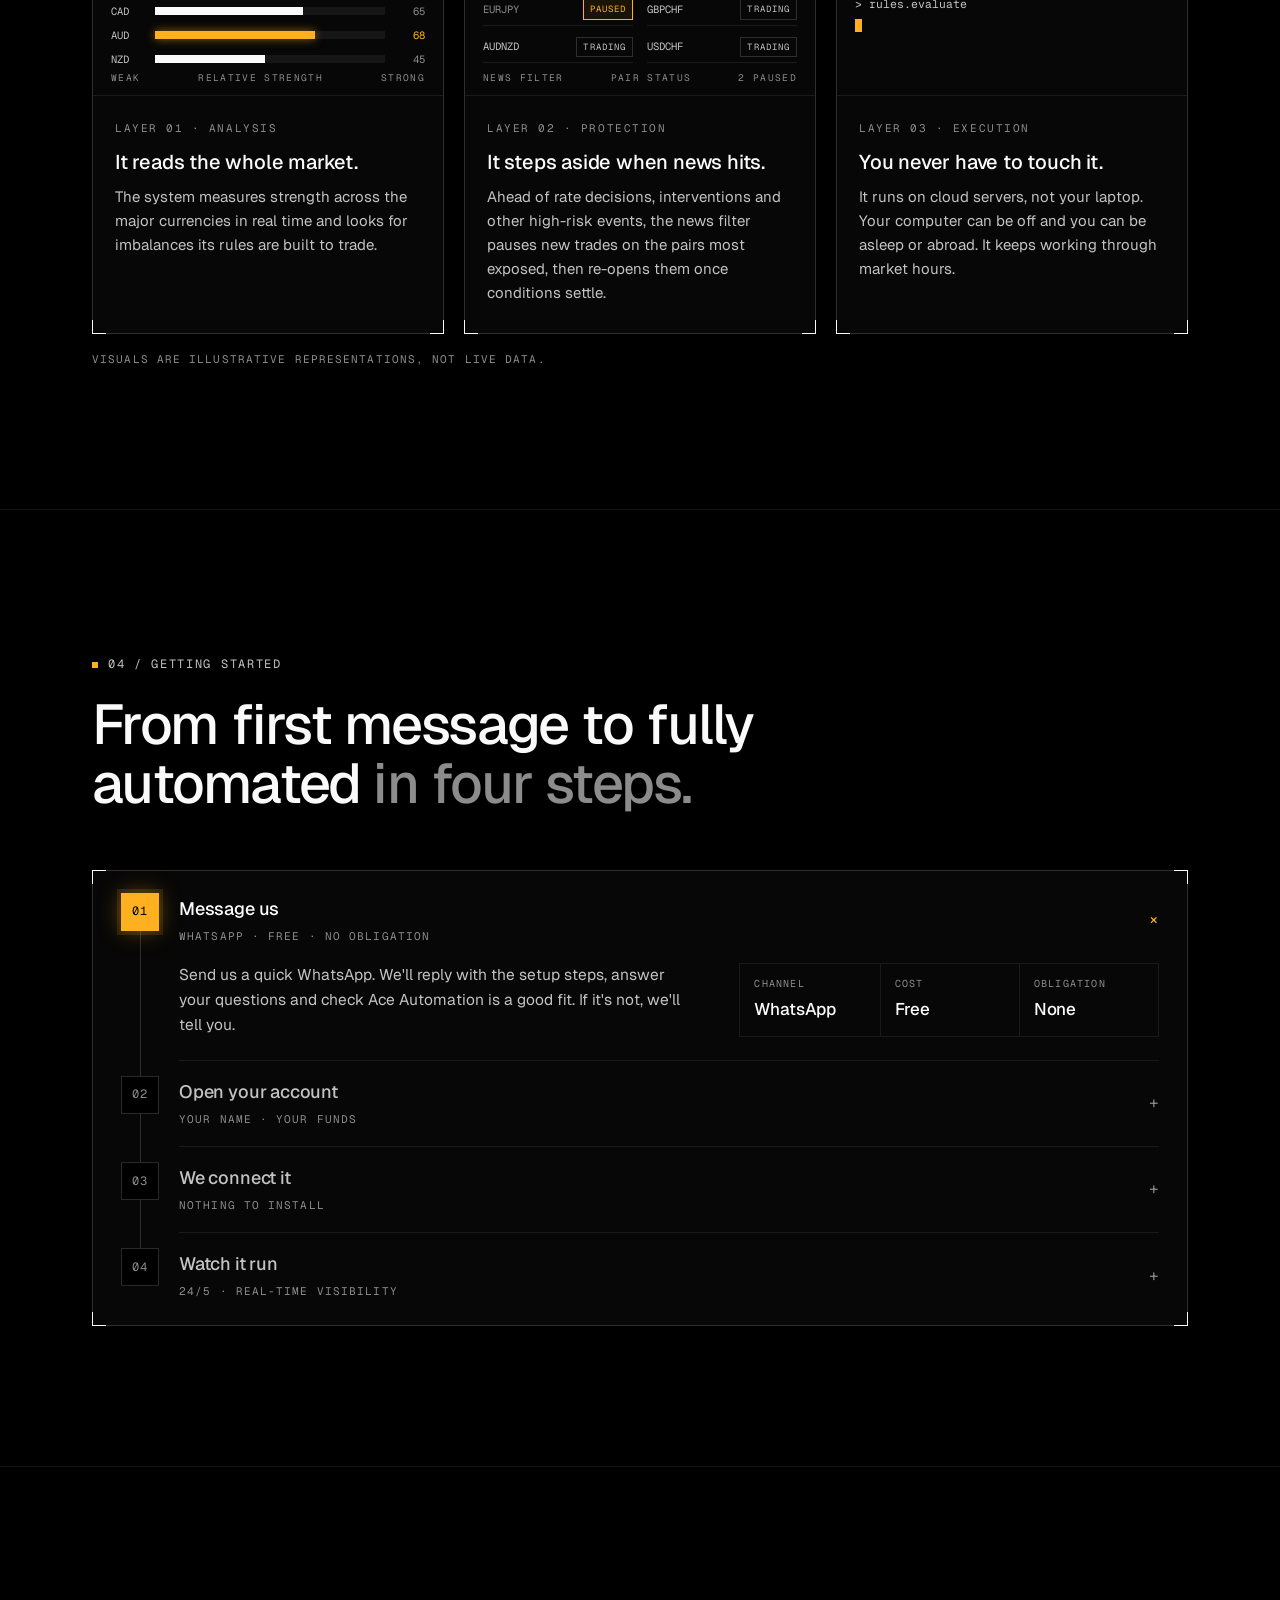
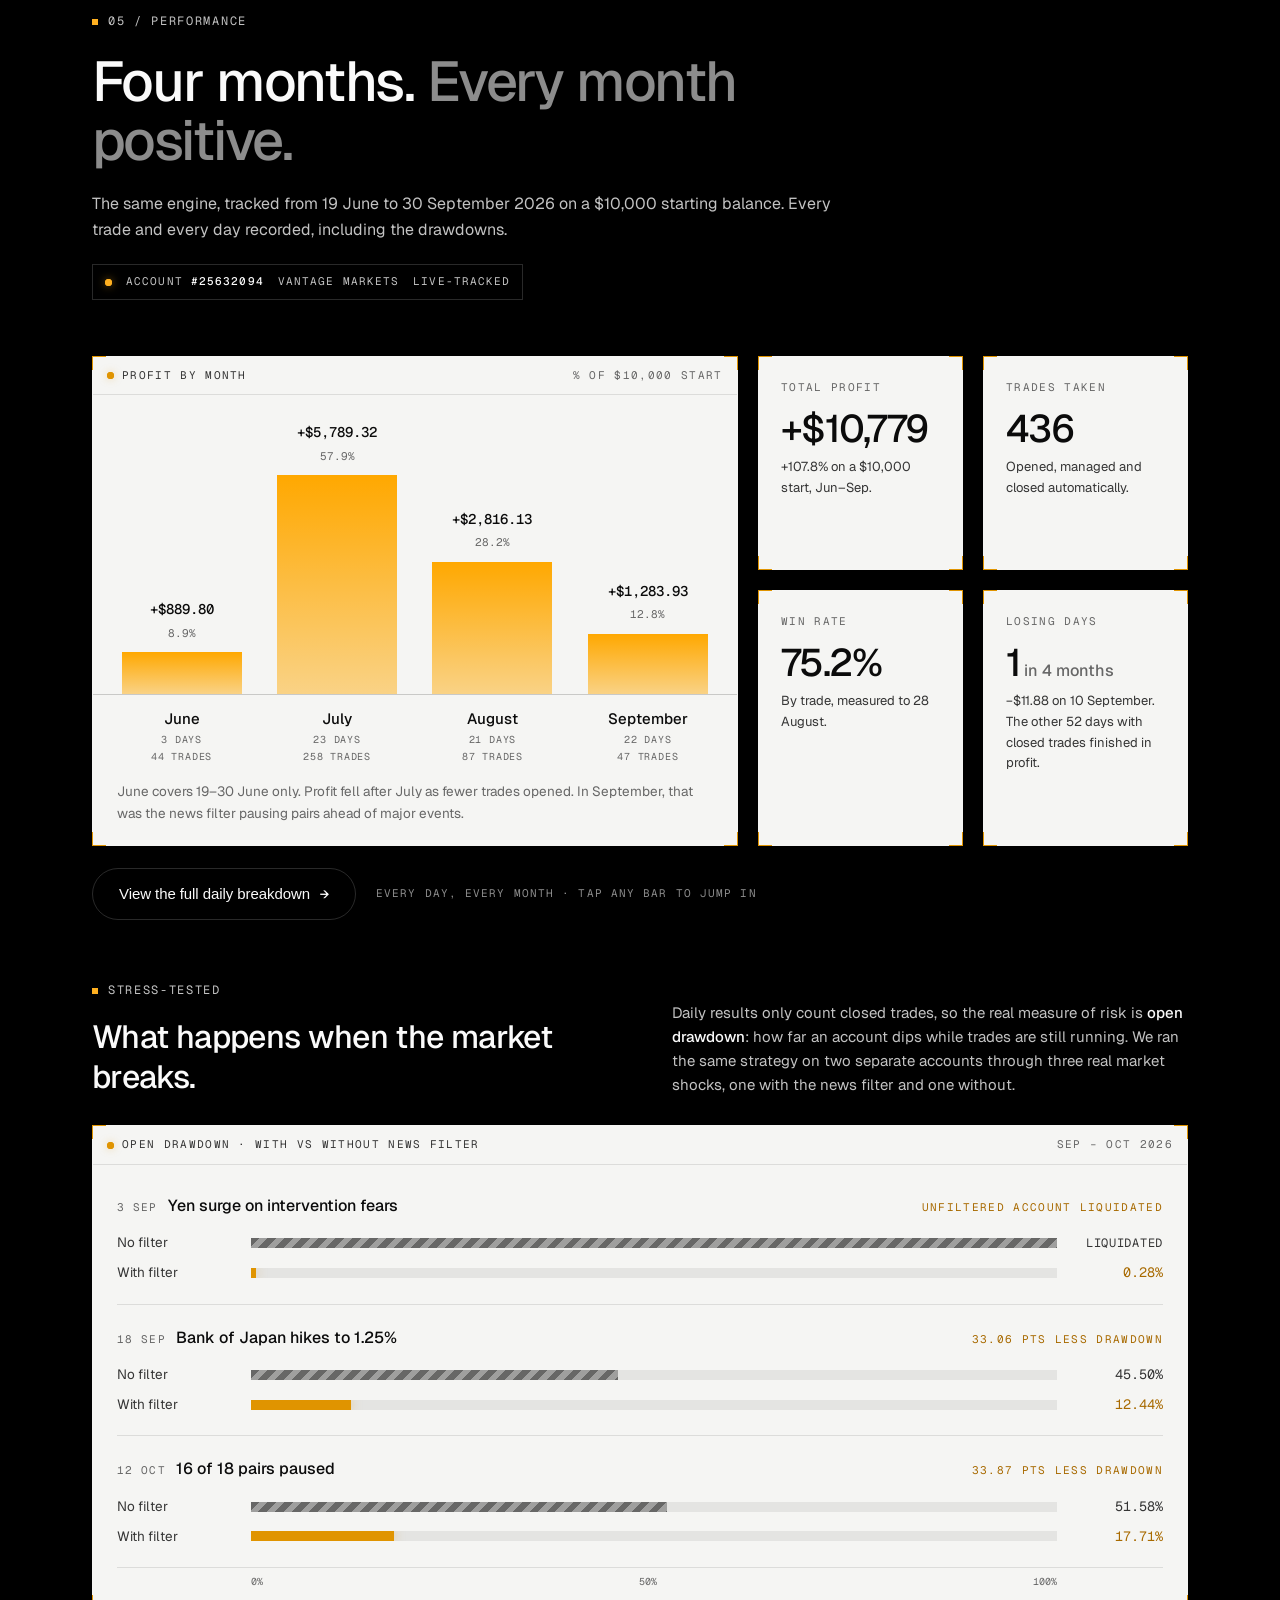
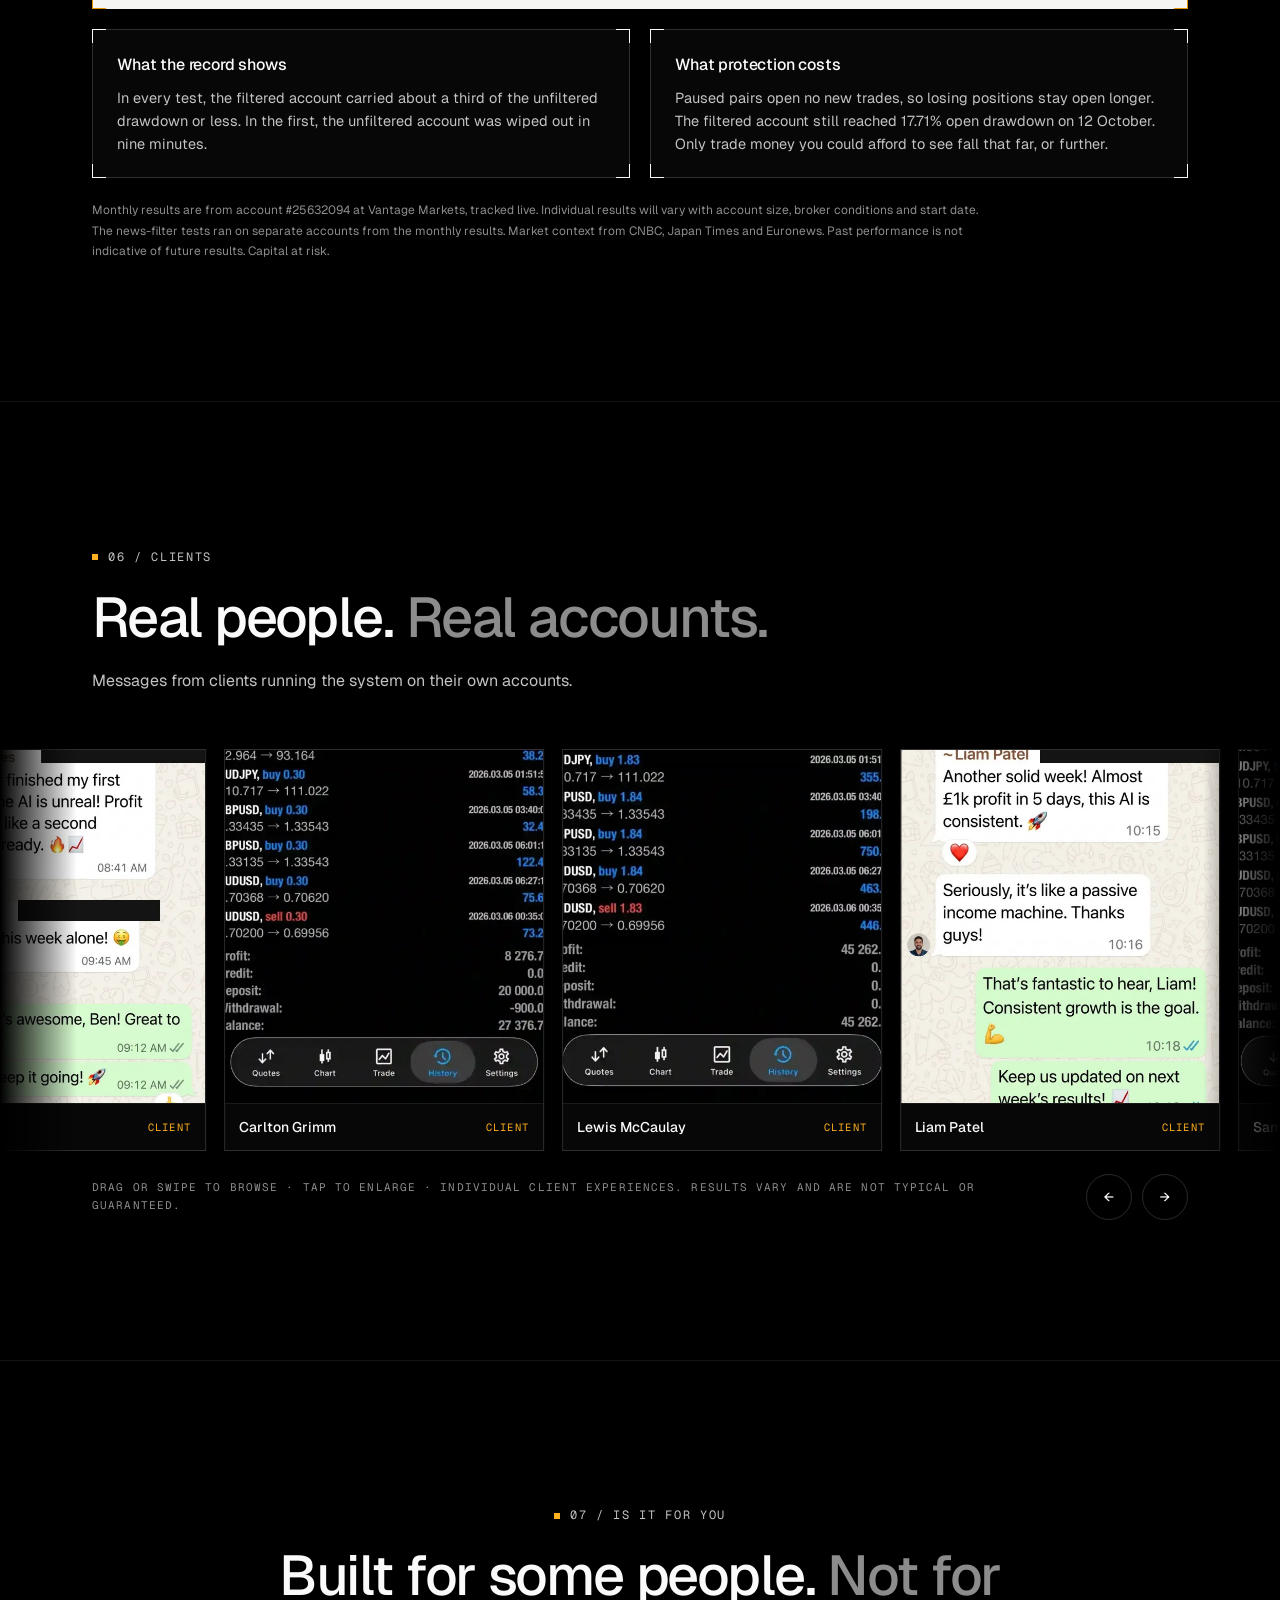
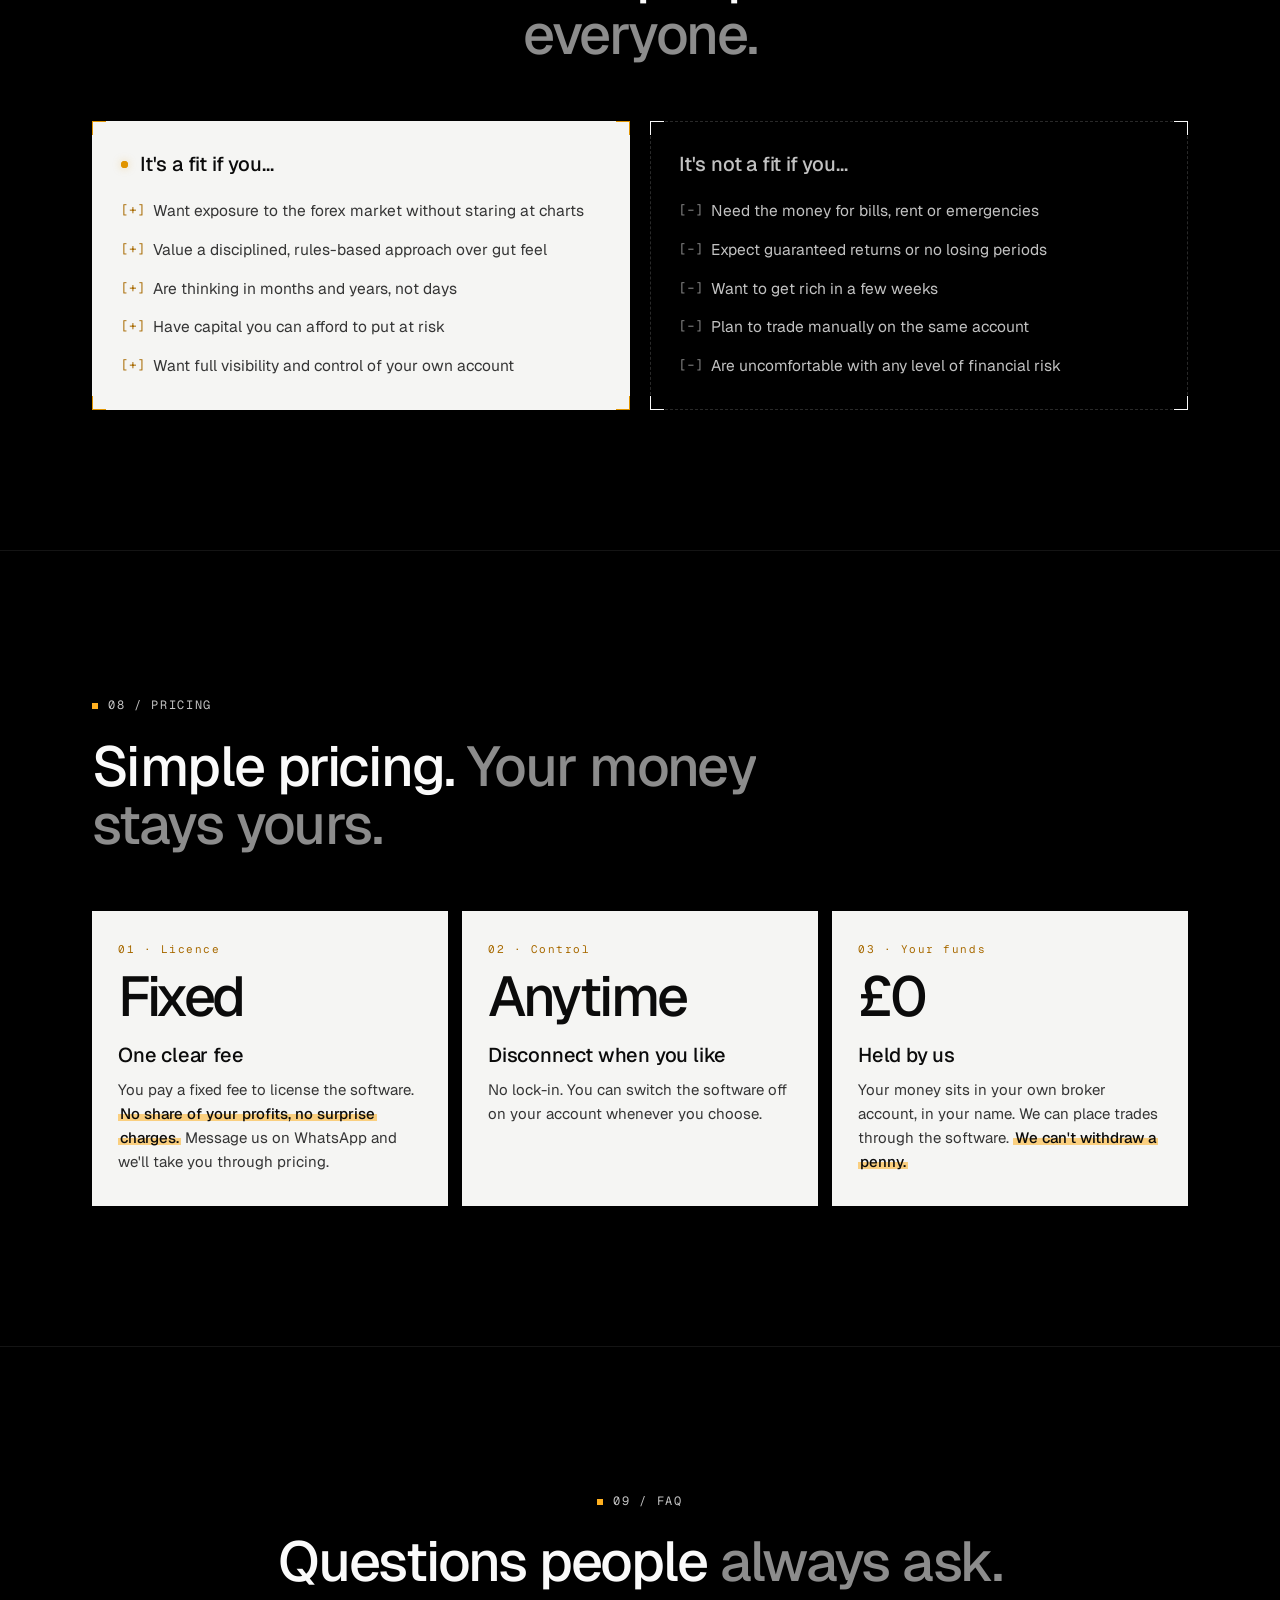
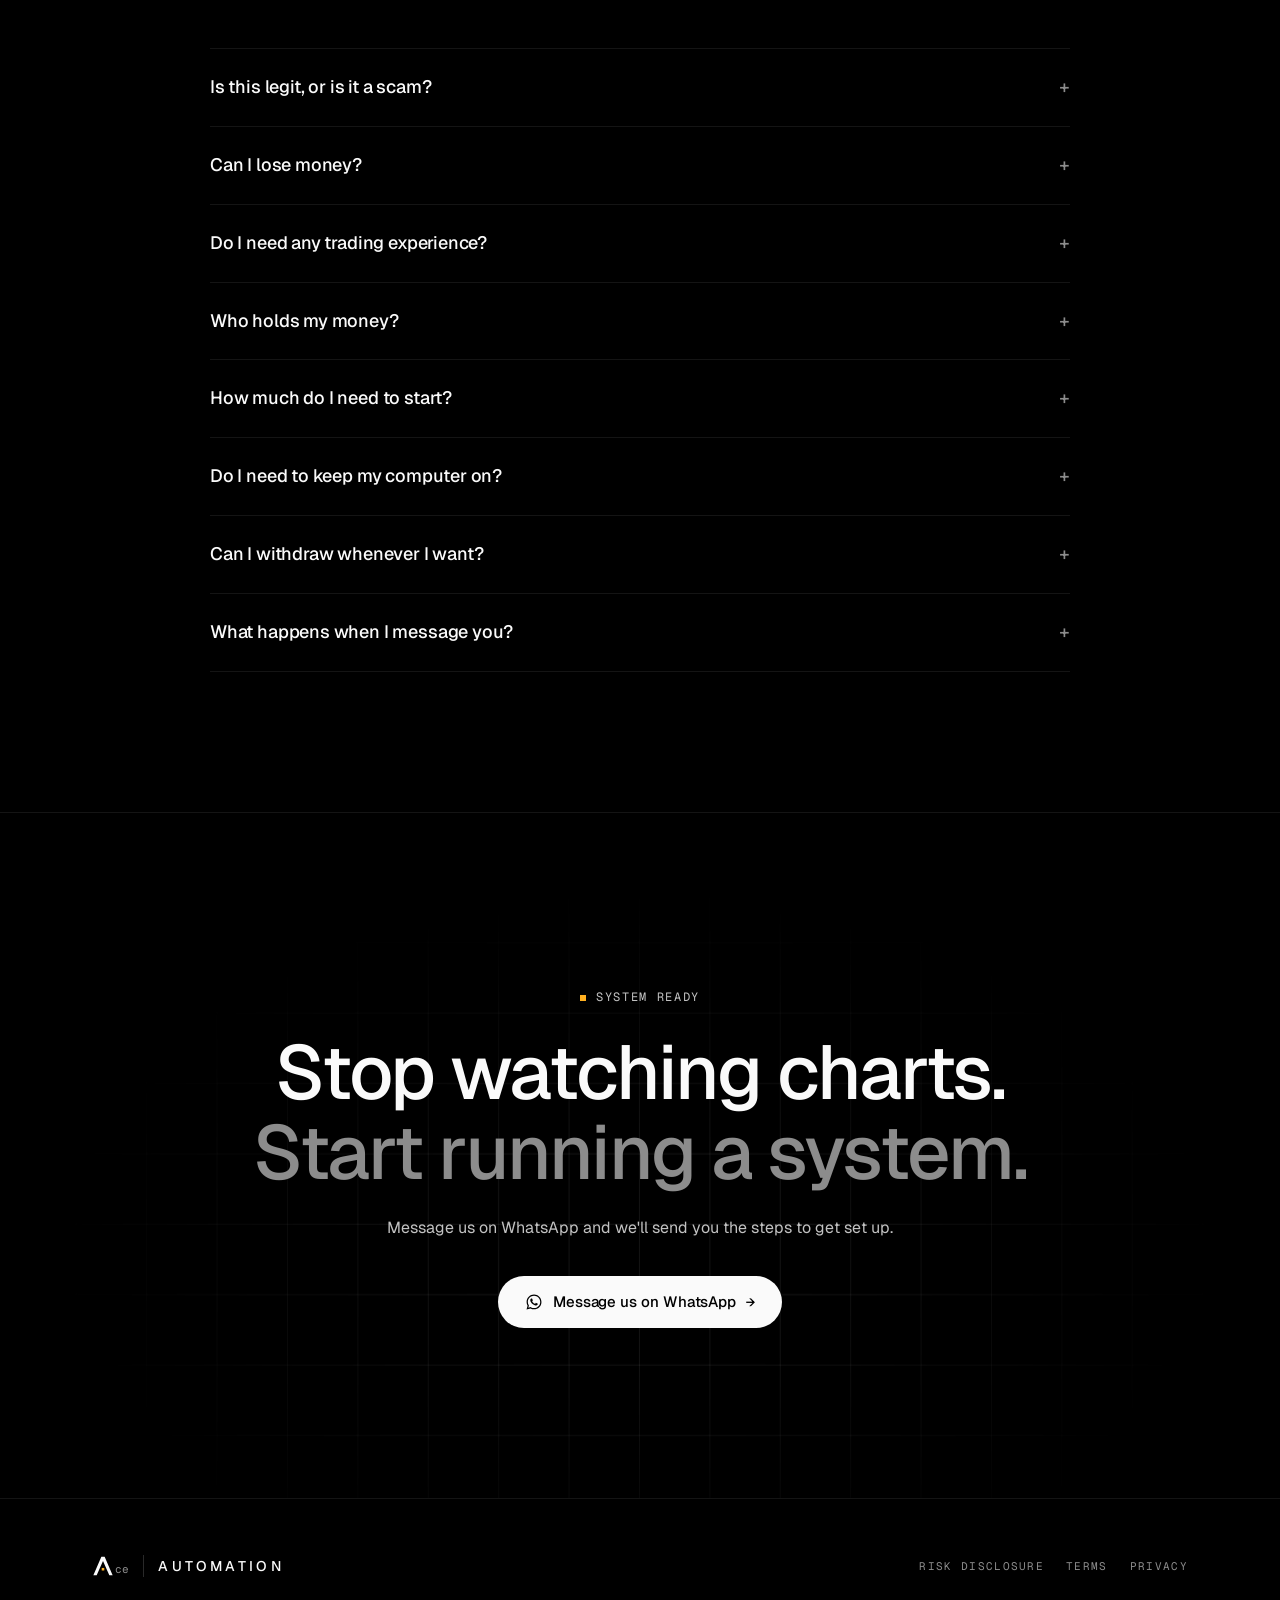
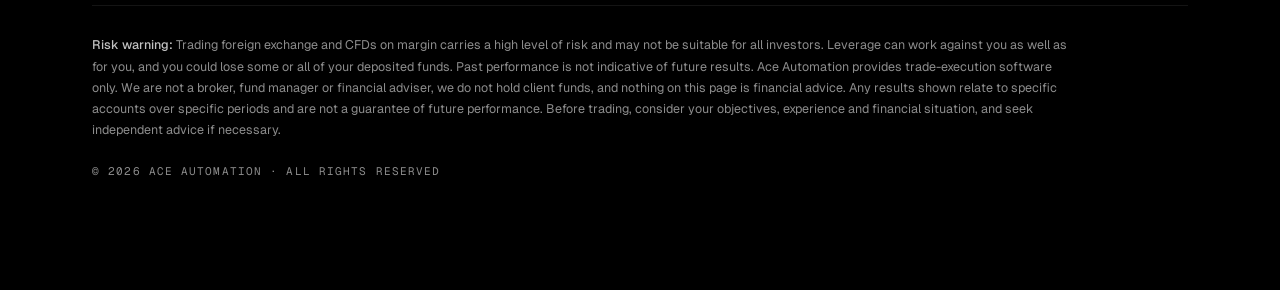
==== commit a42522f6: "Swap booking CTAs for WhatsApp with pre-filled message Co-Authored-By: Claude Opus 5.5 <noreply@anth" ====
--- a/index.html
+++ b/index.html
@@ -14,7 +14,6 @@
 <link rel="preconnect" href="https://fonts.gstatic.com" crossorigin>
 <link href="https://fonts.googleapis.com/css2?family=Geist:wght@300..700&family=Geist+Mono:wght@400..600&display=swap" rel="stylesheet">
 <link rel="preconnect" href="https://fast.wistia.com">
-<link rel="preconnect" href="https://api.leadconnectorhq.com">
 
 <!-- ===== VSL: Wistia ===== -->
 <script src="https://fast.wistia.com/player.js" async></script>
@@ -130,8 +129,24 @@
 .apply-head p{margin-top:14px}
 .step-tag{display:inline-flex;gap:8px;align-items:center;font-family:var(--mono);font-size:11px;letter-spacing:.14em;text-transform:uppercase;color:var(--fg-2);border:1px solid var(--line-2);border-radius:999px;padding:6px 12px;margin-bottom:18px}
 .form-frame{max-width:960px;margin:0 auto}
-.form-body{background:#fff;min-height:620px}
-.form-body iframe{display:block;width:100%;min-height:620px}
+.wa-panel{display:grid;grid-template-columns:1.4fr 1fr;align-items:stretch}
+.wa-main{padding:clamp(24px,4vw,44px);display:flex;flex-direction:column;gap:22px}
+.wa-bubble{align-self:flex-start;max-width:440px;background:#0f2a1f;border:1px solid rgba(37,211,102,.28);color:#e9fff3;padding:14px 16px 10px;border-radius:14px 14px 14px 4px;font-size:15.5px;line-height:1.5;position:relative}
+.wa-bubble small{display:block;font-family:var(--mono);font-size:10px;letter-spacing:.12em;text-transform:uppercase;color:rgba(233,255,243,.55);margin-bottom:6px}
+.wa-bubble time{display:block;text-align:right;font-family:var(--mono);font-size:10px;color:rgba(233,255,243,.5);margin-top:4px}
+.btn-wa{background:#fff;color:#000;height:60px;padding:0 28px 0 12px;font-size:16px;gap:12px;align-self:flex-start}
+.btn-wa .wa-dot{width:38px;height:38px;border-radius:50%;background:#25d366;color:#fff;display:grid;place-items:center;flex:none}
+.btn-wa:hover{background:#fff;transform:translateY(-1px);box-shadow:0 10px 30px -10px rgba(37,211,102,.55)}
+.wa-ic{width:20px;height:20px}
+.wa-steps{list-style:none;margin:0;padding:0;display:grid;grid-template-columns:repeat(3,1fr);border-top:1px solid var(--line)}
+.wa-steps li{padding:14px 12px 0 0;font-size:13.5px;color:var(--fg-2)}
+.wa-steps b{display:block;font-family:var(--mono);font-size:10.5px;letter-spacing:.12em;color:var(--accent);font-weight:400;margin-bottom:4px}
+.wa-qr{border-left:1px solid var(--line);display:flex;flex-direction:column;align-items:center;justify-content:center;gap:14px;padding:28px;text-align:center}
+.wa-qr .qr{width:170px;height:170px;background:#fff;padding:8px}
+.wa-qr .qr path{fill:#000}
+.wa-qr p{font-family:var(--mono);font-size:11px;letter-spacing:.1em;text-transform:uppercase;color:var(--fg-3);max-width:200px}
+.btn-primary .wa-ic{width:18px;height:18px}
+@media (max-width:860px){.wa-panel{grid-template-columns:1fr}.wa-qr{display:none}.btn-wa{align-self:stretch;justify-content:flex-start}.wa-steps{grid-template-columns:1fr;gap:4px}.wa-steps li{padding-top:10px}}
 .trust{max-width:960px;margin:0 auto;display:grid;grid-template-columns:repeat(4,1fr);border:1px solid var(--line);border-top:0}
 .trust div{padding:16px 14px;font-family:var(--mono);font-size:11px;letter-spacing:.08em;text-transform:uppercase;color:var(--fg-2);display:flex;gap:10px;align-items:center;border-left:1px solid var(--line)}
 .trust div:first-child{border-left:0}
@@ -620,7 +635,7 @@
       <!-- EDIT: headline -->
       <h1 class="rv d1">The market never sleeps.<span class="dim">Neither does the system.</span></h1>
       <!-- EDIT: subheadline -->
-      <p class="lede rv d2">Ace Automation connects rules-based trading software to <span class="hl">your own broker account</span> and executes 24 hours a day, five days a week. No charts, no emotion, no guesswork. <span class="hide-m">Watch the breakdown below, then book a call to see if it's right for you.</span></p>
+      <p class="lede rv d2">Ace Automation connects rules-based trading software to <span class="hl">your own broker account</span> and executes 24 hours a day, five days a week. No charts, no emotion, no guesswork. <span class="hide-m">Watch the breakdown below, then message us on WhatsApp to get started.</span></p>
     </div>
 
     <div class="vsl rv d3">
@@ -640,25 +655,34 @@
   </div>
 </section>
 
-<!-- ===================== APPLICATION / BOOKING ===================== -->
+<!-- ===================== GET STARTED (WHATSAPP) ===================== -->
 <section class="apply" id="apply">
   <div class="wrap">
     <div class="apply-head rv">
       <div class="step-tag"><i class="dot"></i> Next step</div>
-      <h2>Book your onboarding call</h2>
-      <p>Pick a time that suits you. On the call we'll check whether Ace Automation fits your goals and walk you through exactly how setup works. No obligation, no pressure.</p>
+      <h2>Get started on WhatsApp</h2>
+      <p>Send us a quick message and we'll reply with the steps to get set up, answer any questions, and check Ace Automation is the right fit. No obligation, no pressure.</p>
     </div>
 
     <div class="form-frame frame rv d1">
       <span class="c1"></span><span class="c2"></span>
-      <div class="frame-bar"><span class="live"><i class="dot"></i>Secure booking</span><span>Takes ~60 seconds</span></div>
-      <div class="form-body">
-        <iframe src="https://api.leadconnectorhq.com/widget/booking/xiXMRX54MPrFQ8UxUEAx" allow="payment" style="width:100%;border:none;overflow:hidden;" scrolling="no" id="xiXMRX54MPrFQ8UxUEAx_1791987903764" title="Book your call"></iframe>
+      <div class="frame-bar"><span class="live"><i class="dot"></i>WhatsApp · real people, no bots</span><span class="hide-m">Takes ~10 seconds</span></div>
+      <div class="wa-panel">
+        <div class="wa-main">
+          <div class="wa-bubble"><small>Your message, ready to send</small>Hi, I'm interested in Ace Automation. Please can you send me the steps to get set up?<time>now ✓✓</time></div>
+          <a class="btn btn-wa" href="https://wa.me/447446978735?text=Hi%2C%20I%27m%20interested%20in%20Ace%20Automation.%20Please%20can%20you%20send%20me%20the%20steps%20to%20get%20set%20up%3F" target="_blank" rel="noopener" data-wa><span class="wa-dot"><svg class="wa-ic" viewBox="0 0 24 24" aria-hidden="true"><path fill="currentColor" d="M12.04 2C6.58 2 2.13 6.45 2.13 11.91c0 1.75.46 3.45 1.32 4.95L2.05 22l5.25-1.38a9.9 9.9 0 0 0 4.74 1.21c5.46 0 9.91-4.45 9.91-9.91S17.5 2 12.04 2Zm0 18.15c-1.48 0-2.93-.4-4.2-1.15l-.3-.18-3.12.82.83-3.04-.2-.31a8.2 8.2 0 0 1-1.26-4.38c0-4.54 3.7-8.24 8.25-8.24 4.54 0 8.24 3.7 8.24 8.24 0 4.55-3.7 8.24-8.24 8.24Zm4.52-6.16c-.25-.12-1.47-.72-1.69-.81-.23-.08-.39-.12-.56.13-.17.24-.64.8-.78.97-.14.17-.29.19-.54.06-.25-.12-1.04-.38-1.99-1.23-.74-.66-1.23-1.47-1.38-1.72-.14-.25-.02-.38.11-.51.11-.11.25-.29.37-.43.13-.15.17-.25.25-.42.08-.17.04-.31-.02-.43-.06-.12-.56-1.34-.76-1.84-.2-.48-.41-.42-.56-.43h-.48c-.17 0-.43.06-.66.31-.23.25-.86.85-.86 2.07 0 1.22.89 2.4 1.01 2.56.12.17 1.75 2.67 4.23 3.74.59.26 1.05.41 1.41.52.59.19 1.13.16 1.56.1.48-.07 1.47-.6 1.67-1.18.21-.58.21-1.07.14-1.18-.06-.1-.22-.16-.47-.28Z"/></svg></span>Message us on WhatsApp <span class="arr">→</span></a>
+          <ol class="wa-steps">
+            <li><b>01</b>Tap the button</li>
+            <li><b>02</b>Hit send on the message</li>
+            <li><b>03</b>We reply with your setup steps</li>
+          </ol>
+        </div>
+        <div class="wa-qr"><svg class="qr" role="img" aria-label="QR code to message Ace Automation on WhatsApp" width="55mm" height="55mm" version="1.1" viewBox="0 0 55 55" xmlns="http://www.w3.org/2000/svg"><path d="M1,1H2V2H1zM2,1H3V2H2zM3,1H4V2H3zM4,1H5V2H4zM5,1H6V2H5zM6,1H7V2H6zM7,1H8V2H7zM10,1H11V2H10zM13,1H14V2H13zM17,1H18V2H17zM18,1H19V2H18zM19,1H20V2H19zM21,1H22V2H21zM25,1H26V2H25zM29,1H30V2H29zM31,1H32V2H31zM33,1H34V2H33zM34,1H35V2H34zM37,1H38V2H37zM38,1H39V2H38zM39,1H40V2H39zM40,1H41V2H40zM41,1H42V2H41zM43,1H44V2H43zM47,1H48V2H47zM48,1H49V2H48zM49,1H50V2H49zM50,1H51V2H50zM51,1H52V2H51zM52,1H53V2H52zM53,1H54V2H53zM1,2H2V3H1zM7,2H8V3H7zM10,2H11V3H10zM12,2H13V3H12zM13,2H14V3H13zM15,2H16V3H15zM16,2H17V3H16zM17,2H18V3H17zM18,2H19V3H18zM21,2H22V3H21zM22,2H23V3H22zM23,2H24V3H23zM24,2H25V3H24zM25,2H26V3H25zM26,2H27V3H26zM28,2H29V3H28zM30,2H31V3H30zM35,2H36V3H35zM36,2H37V3H36zM37,2H38V3H37zM41,2H42V3H41zM42,2H43V3H42zM43,2H44V3H43zM44,2H45V3H44zM47,2H48V3H47zM53,2H54V3H53zM1,3H2V4H1zM3,3H4V4H3zM4,3H5V4H4zM5,3H6V4H5zM7,3H8V4H7zM9,3H10V4H9zM12,3H13V4H12zM14,3H15V4H14zM15,3H16V4H15zM18,3H19V4H18zM22,3H23V4H22zM25,3H26V4H25zM31,3H32V4H31zM32,3H33V4H32zM33,3H34V4H33zM34,3H35V4H34zM36,3H37V4H36zM37,3H38V4H37zM38,3H39V4H38zM39,3H40V4H39zM40,3H41V4H40zM41,3H42V4H41zM44,3H45V4H44zM47,3H48V4H47zM49,3H50V4H49zM50,3H51V4H50zM51,3H52V4H51zM53,3H54V4H53zM1,4H2V5H1zM3,4H4V5H3zM4,4H5V5H4zM5,4H6V5H5zM7,4H8V5H7zM9,4H10V5H9zM11,4H12V5H11zM12,4H13V5H12zM13,4H14V5H13zM14,4H15V5H14zM16,4H17V5H16zM17,4H18V5H17zM21,4H22V5H21zM24,4H25V5H24zM26,4H27V5H26zM30,4H31V5H30zM35,4H36V5H35zM37,4H38V5H37zM38,4H39V5H38zM39,4H40V5H39zM43,4H44V5H43zM45,4H46V5H45zM47,4H48V5H47zM49,4H50V5H49zM50,4H51V5H50zM51,4H52V5H51zM53,4H54V5H53zM1,5H2V6H1zM3,5H4V6H3zM4,5H5V6H4zM5,5H6V6H5zM7,5H8V6H7zM9,5H10V6H9zM10,5H11V6H10zM14,5H15V6H14zM17,5H18V6H17zM20,5H21V6H20zM22,5H23V6H22zM23,5H24V6H23zM24,5H25V6H24zM25,5H26V6H25zM26,5H27V6H26zM27,5H28V6H27zM28,5H29V6H28zM29,5H30V6H29zM30,5H31V6H30zM31,5H32V6H31zM32,5H33V6H32zM33,5H34V6H33zM36,5H37V6H36zM37,5H38V6H37zM40,5H41V6H40zM42,5H43V6H42zM43,5H44V6H43zM47,5H48V6H47zM49,5H50V6H49zM50,5H51V6H50zM51,5H52V6H51zM53,5H54V6H53zM1,6H2V7H1zM7,6H8V7H7zM9,6H10V7H9zM10,6H11V7H10zM11,6H12V7H11zM12,6H13V7H12zM14,6H15V7H14zM16,6H17V7H16zM17,6H18V7H17zM18,6H19V7H18zM19,6H20V7H19zM20,6H21V7H20zM21,6H22V7H21zM25,6H26V7H25zM29,6H30V7H29zM32,6H33V7H32zM35,6H36V7H35zM37,6H38V7H37zM38,6H39V7H38zM39,6H40V7H39zM40,6H41V7H40zM41,6H42V7H41zM42,6H43V7H42zM43,6H44V7H43zM47,6H48V7H47zM53,6H54V7H53zM1,7H2V8H1zM2,7H3V8H2zM3,7H4V8H3zM4,7H5V8H4zM5,7H6V8H5zM6,7H7V8H6zM7,7H8V8H7zM9,7H10V8H9zM11,7H12V8H11zM13,7H14V8H13zM15,7H16V8H15zM17,7H18V8H17zM19,7H20V8H19zM21,7H22V8H21zM23,7H24V8H23zM25,7H26V8H25zM27,7H28V8H27zM29,7H30V8H29zM31,7H32V8H31zM33,7H34V8H33zM35,7H36V8H35zM37,7H38V8H37zM39,7H40V8H39zM41,7H42V8H41zM43,7H44V8H43zM45,7H46V8H45zM47,7H48V8H47zM48,7H49V8H48zM49,7H50V8H49zM50,7H51V8H50zM51,7H52V8H51zM52,7H53V8H52zM53,7H54V8H53zM9,8H10V9H9zM12,8H13V9H12zM13,8H14V9H13zM14,8H15V9H14zM17,8H18V9H17zM18,8H19V9H18zM20,8H21V9H20zM21,8H22V9H21zM24,8H25V9H24zM25,8H26V9H25zM29,8H30V9H29zM31,8H32V9H31zM34,8H35V9H34zM36,8H37V9H36zM38,8H39V9H38zM39,8H40V9H39zM41,8H42V9H41zM42,8H43V9H42zM43,8H44V9H43zM44,8H45V9H44zM1,9H2V10H1zM3,9H4V10H3zM4,9H5V10H4zM5,9H6V10H5zM6,9H7V10H6zM7,9H8V10H7zM10,9H11V10H10zM11,9H12V10H11zM12,9H13V10H12zM13,9H14V10H13zM14,9H15V10H14zM16,9H17V10H16zM18,9H19V10H18zM19,9H20V10H19zM20,9H21V10H20zM21,9H22V10H21zM22,9H23V10H22zM25,9H26V10H25zM26,9H27V10H26zM27,9H28V10H27zM28,9H29V10H28zM29,9H30V10H29zM32,9H33V10H32zM33,9H34V10H33zM35,9H36V10H35zM36,9H37V10H36zM37,9H38V10H37zM39,9H40V10H39zM40,9H41V10H40zM42,9H43V10H42zM45,9H46V10H45zM47,9H48V10H47zM48,9H49V10H48zM49,9H50V10H49zM50,9H51V10H50zM51,9H52V10H51zM4,10H5V11H4zM6,10H7V11H6zM13,10H14V11H13zM19,10H20V11H19zM20,10H21V11H20zM21,10H22V11H21zM22,10H23V11H22zM23,10H24V11H23zM24,10H25V11H24zM25,10H26V11H25zM26,10H27V11H26zM29,10H30V11H29zM31,10H32V11H31zM33,10H34V11H33zM36,10H37V11H36zM38,10H39V11H38zM40,10H41V11H40zM41,10H42V11H41zM42,10H43V11H42zM43,10H44V11H43zM46,10H47V11H46zM48,10H49V11H48zM53,10H54V11H53zM1,11H2V12H1zM2,11H3V12H2zM3,11H4V12H3zM7,11H8V12H7zM9,11H10V12H9zM10,11H11V12H10zM11,11H12V12H11zM12,11H13V12H12zM14,11H15V12H14zM16,11H17V12H16zM18,11H19V12H18zM19,11H20V12H19zM21,11H22V12H21zM26,11H27V12H26zM28,11H29V12H28zM30,11H31V12H30zM32,11H33V12H32zM33,11H34V12H33zM34,11H35V12H34zM35,11H36V12H35zM37,11H38V12H37zM38,11H39V12H38zM39,11H40V12H39zM40,11H41V12H40zM44,11H45V12H44zM47,11H48V12H47zM49,11H50V12H49zM50,11H51V12H50zM51,11H52V12H51zM1,12H2V13H1zM4,12H5V13H4zM5,12H6V13H5zM8,12H9V13H8zM11,12H12V13H11zM14,12H15V13H14zM16,12H17V13H16zM17,12H18V13H17zM19,12H20V13H19zM20,12H21V13H20zM25,12H26V13H25zM26,12H27V13H26zM28,12H29V13H28zM29,12H30V13H29zM31,12H32V13H31zM32,12H33V13H32zM33,12H34V13H33zM36,12H37V13H36zM40,12H41V13H40zM41,12H42V13H41zM42,12H43V13H42zM44,12H45V13H44zM46,12H47V13H46zM47,12H48V13H47zM48,12H49V13H48zM52,12H53V13H52zM2,13H3V14H2zM4,13H5V14H4zM5,13H6V14H5zM7,13H8V14H7zM10,13H11V14H10zM11,13H12V14H11zM12,13H13V14H12zM13,13H14V14H13zM14,13H15V14H14zM19,13H20V14H19zM20,13H21V14H20zM22,13H23V14H22zM24,13H25V14H24zM25,13H26V14H25zM26,13H27V14H26zM27,13H28V14H27zM28,13H29V14H28zM30,13H31V14H30zM31,13H32V14H31zM34,13H35V14H34zM36,13H37V14H36zM37,13H38V14H37zM42,13H43V14H42zM43,13H44V14H43zM45,13H46V14H45zM49,13H50V14H49zM51,13H52V14H51zM52,13H53V14H52zM53,13H54V14H53zM1,14H2V15H1zM3,14H4V15H3zM6,14H7V15H6zM8,14H9V15H8zM10,14H11V15H10zM11,14H12V15H11zM12,14H13V15H12zM13,14H14V15H13zM17,14H18V15H17zM18,14H19V15H18zM19,14H20V15H19zM20,14H21V15H20zM23,14H24V15H23zM24,14H25V15H24zM25,14H26V15H25zM29,14H30V15H29zM31,14H32V15H31zM32,14H33V15H32zM36,14H37V15H36zM37,14H38V15H37zM38,14H39V15H38zM43,14H44V15H43zM44,14H45V15H44zM46,14H47V15H46zM52,14H53V15H52zM53,14H54V15H53zM1,15H2V16H1zM2,15H3V16H2zM4,15H5V16H4zM6,15H7V16H6zM7,15H8V16H7zM9,15H10V16H9zM12,15H13V16H12zM14,15H15V16H14zM15,15H16V16H15zM18,15H19V16H18zM21,15H22V16H21zM27,15H28V16H27zM28,15H29V16H28zM30,15H31V16H30zM31,15H32V16H31zM32,15H33V16H32zM34,15H35V16H34zM35,15H36V16H35zM37,15H38V16H37zM38,15H39V16H38zM40,15H41V16H40zM41,15H42V16H41zM44,15H45V16H44zM46,15H47V16H46zM47,15H48V16H47zM49,15H50V16H49zM50,15H51V16H50zM2,16H3V17H2zM3,16H4V17H3zM8,16H9V17H8zM11,16H12V17H11zM12,16H13V17H12zM17,16H18V17H17zM18,16H19V17H18zM20,16H21V17H20zM21,16H22V17H21zM22,16H23V17H22zM24,16H25V17H24zM25,16H26V17H25zM31,16H32V17H31zM33,16H34V17H33zM35,16H36V17H35zM36,16H37V17H36zM38,16H39V17H38zM40,16H41V17H40zM41,16H42V17H41zM42,16H43V17H42zM45,16H46V17H45zM47,16H48V17H47zM48,16H49V17H48zM50,16H51V17H50zM53,16H54V17H53zM4,17H5V18H4zM5,17H6V18H5zM7,17H8V18H7zM9,17H10V18H9zM10,17H11V18H10zM13,17H14V18H13zM14,17H15V18H14zM15,17H16V18H15zM17,17H18V18H17zM18,17H19V18H18zM19,17H20V18H19zM22,17H23V18H22zM24,17H25V18H24zM26,17H27V18H26zM27,17H28V18H27zM30,17H31V18H30zM32,17H33V18H32zM34,17H35V18H34zM35,17H36V18H35zM36,17H37V18H36zM37,17H38V18H37zM38,17H39V18H38zM40,17H41V18H40zM42,17H43V18H42zM45,17H46V18H45zM49,17H50V18H49zM50,17H51V18H50zM51,17H52V18H51zM52,17H53V18H52zM4,18H5V19H4zM11,18H12V19H11zM12,18H13V19H12zM13,18H14V19H13zM14,18H15V19H14zM15,18H16V19H15zM20,18H21V19H20zM21,18H22V19H21zM22,18H23V19H22zM23,18H24V19H23zM25,18H26V19H25zM28,18H29V19H28zM29,18H30V19H29zM31,18H32V19H31zM35,18H36V19H35zM36,18H37V19H36zM37,18H38V19H37zM42,18H43V19H42zM43,18H44V19H43zM44,18H45V19H44zM48,18H49V19H48zM49,18H50V19H49zM50,18H51V19H50zM52,18H53V19H52zM53,18H54V19H53zM2,19H3V20H2zM6,19H7V20H6zM7,19H8V20H7zM8,19H9V20H8zM12,19H13V20H12zM13,19H14V20H13zM15,19H16V20H15zM18,19H19V20H18zM19,19H20V20H19zM23,19H24V20H23zM25,19H26V20H25zM30,19H31V20H30zM34,19H35V20H34zM36,19H37V20H36zM37,19H38V20H37zM39,19H40V20H39zM44,19H45V20H44zM45,19H46V20H45zM46,19H47V20H46zM47,19H48V20H47zM48,19H49V20H48zM49,19H50V20H49zM50,19H51V20H50zM2,20H3V21H2zM4,20H5V21H4zM5,20H6V21H5zM9,20H10V21H9zM10,20H11V21H10zM13,20H14V21H13zM14,20H15V21H14zM17,20H18V21H17zM18,20H19V21H18zM19,20H20V21H19zM20,20H21V21H20zM21,20H22V21H21zM22,20H23V21H22zM23,20H24V21H23zM24,20H25V21H24zM25,20H26V21H25zM26,20H27V21H26zM28,20H29V21H28zM31,20H32V21H31zM32,20H33V21H32zM33,20H34V21H33zM36,20H37V21H36zM42,20H43V21H42zM43,20H44V21H43zM44,20H45V21H44zM46,20H47V21H46zM50,20H51V21H50zM53,20H54V21H53zM2,21H3V22H2zM7,21H8V22H7zM8,21H9V22H8zM9,21H10V22H9zM10,21H11V22H10zM13,21H14V22H13zM18,21H19V22H18zM19,21H20V22H19zM20,21H21V22H20zM23,21H24V22H23zM24,21H25V22H24zM25,21H26V22H25zM26,21H27V22H26zM27,21H28V22H27zM31,21H32V22H31zM34,21H35V22H34zM35,21H36V22H35zM37,21H38V22H37zM38,21H39V22H38zM40,21H41V22H40zM42,21H43V22H42zM43,21H44V22H43zM44,21H45V22H44zM45,21H46V22H45zM46,21H47V22H46zM47,21H48V22H47zM48,21H49V22H48zM49,21H50V22H49zM51,21H52V22H51zM52,21H53V22H52zM6,22H7V23H6zM8,22H9V23H8zM9,22H10V23H9zM10,22H11V23H10zM12,22H13V23H12zM13,22H14V23H13zM16,22H17V23H16zM17,22H18V23H17zM19,22H20V23H19zM21,22H22V23H21zM22,22H23V23H22zM24,22H25V23H24zM28,22H29V23H28zM30,22H31V23H30zM31,22H32V23H31zM32,22H33V23H32zM34,22H35V23H34zM37,22H38V23H37zM43,22H44V23H43zM44,22H45V23H44zM46,22H47V23H46zM48,22H49V23H48zM50,22H51V23H50zM52,22H53V23H52zM2,23H3V24H2zM4,23H5V24H4zM5,23H6V24H5zM6,23H7V24H6zM7,23H8V24H7zM8,23H9V24H8zM10,23H11V24H10zM13,23H14V24H13zM14,23H15V24H14zM20,23H21V24H20zM22,23H23V24H22zM23,23H24V24H23zM25,23H26V24H25zM27,23H28V24H27zM29,23H30V24H29zM32,23H33V24H32zM35,23H36V24H35zM36,23H37V24H36zM37,23H38V24H37zM38,23H39V24H38zM40,23H41V24H40zM42,23H43V24H42zM44,23H45V24H44zM45,23H46V24H45zM47,23H48V24H47zM48,23H49V24H48zM50,23H51V24H50zM1,24H2V25H1zM4,24H5V25H4zM5,24H6V25H5zM6,24H7V25H6zM8,24H9V25H8zM10,24H11V25H10zM12,24H13V25H12zM14,24H15V25H14zM15,24H16V25H15zM16,24H17V25H16zM17,24H18V25H17zM19,24H20V25H19zM20,24H21V25H20zM21,24H22V25H21zM24,24H25V25H24zM28,24H29V25H28zM29,24H30V25H29zM31,24H32V25H31zM32,24H33V25H32zM33,24H34V25H33zM37,24H38V25H37zM38,24H39V25H38zM40,24H41V25H40zM41,24H42V25H41zM43,24H44V25H43zM44,24H45V25H44zM45,24H46V25H45zM46,24H47V25H46zM49,24H50V25H49zM50,24H51V25H50zM52,24H53V25H52zM1,25H2V26H1zM2,25H3V26H2zM3,25H4V26H3zM4,25H5V26H4zM5,25H6V26H5zM6,25H7V26H6zM7,25H8V26H7zM8,25H9V26H8zM9,25H10V26H9zM12,25H13V26H12zM15,25H16V26H15zM16,25H17V26H16zM19,25H20V26H19zM20,25H21V26H20zM21,25H22V26H21zM22,25H23V26H22zM25,25H26V26H25zM26,25H27V26H26zM27,25H28V26H27zM28,25H29V26H28zM29,25H30V26H29zM30,25H31V26H30zM31,25H32V26H31zM34,25H35V26H34zM36,25H37V26H36zM42,25H43V26H42zM45,25H46V26H45zM46,25H47V26H46zM47,25H48V26H47zM48,25H49V26H48zM49,25H50V26H49zM50,25H51V26H50zM51,25H52V26H51zM52,25H53V26H52zM1,26H2V27H1zM2,26H3V27H2zM3,26H4V27H3zM4,26H5V27H4zM5,26H6V27H5zM9,26H10V27H9zM12,26H13V27H12zM14,26H15V27H14zM16,26H17V27H16zM17,26H18V27H17zM21,26H22V27H21zM22,26H23V27H22zM23,26H24V27H23zM24,26H25V27H24zM25,26H26V27H25zM29,26H30V27H29zM30,26H31V27H30zM31,26H32V27H31zM40,26H41V27H40zM42,26H43V27H42zM43,26H44V27H43zM44,26H45V27H44zM45,26H46V27H45zM49,26H50V27H49zM50,26H51V27H50zM52,26H53V27H52zM4,27H5V28H4zM5,27H6V28H5zM7,27H8V28H7zM9,27H10V28H9zM10,27H11V28H10zM11,27H12V28H11zM14,27H15V28H14zM17,27H18V28H17zM18,27H19V28H18zM19,27H20V28H19zM20,27H21V28H20zM21,27H22V28H21zM24,27H25V28H24zM25,27H26V28H25zM27,27H28V28H27zM29,27H30V28H29zM33,27H34V28H33zM34,27H35V28H34zM35,27H36V28H35zM36,27H37V28H36zM38,27H39V28H38zM39,27H40V28H39zM43,27H44V28H43zM45,27H46V28H45zM47,27H48V28H47zM49,27H50V28H49zM5,28H6V29H5zM9,28H10V29H9zM12,28H13V29H12zM13,28H14V29H13zM15,28H16V29H15zM16,28H17V29H16zM20,28H21V29H20zM24,28H25V29H24zM25,28H26V29H25zM29,28H30V29H29zM31,28H32V29H31zM32,28H33V29H32zM36,28H37V29H36zM38,28H39V29H38zM41,28H42V29H41zM43,28H44V29H43zM45,28H46V29H45zM49,28H50V29H49zM50,28H51V29H50zM52,28H53V29H52zM53,28H54V29H53zM2,29H3V30H2zM5,29H6V30H5zM6,29H7V30H6zM7,29H8V30H7zM8,29H9V30H8zM9,29H10V30H9zM10,29H11V30H10zM14,29H15V30H14zM17,29H18V30H17zM18,29H19V30H18zM20,29H21V30H20zM22,29H23V30H22zM25,29H26V30H25zM26,29H27V30H26zM27,29H28V30H27zM28,29H29V30H28zM29,29H30V30H29zM31,29H32V30H31zM36,29H37V30H36zM37,29H38V30H37zM40,29H41V30H40zM42,29H43V30H42zM43,29H44V30H43zM45,29H46V30H45zM46,29H47V30H46zM47,29H48V30H47zM48,29H49V30H48zM49,29H50V30H49zM50,29H51V30H50zM51,29H52V30H51zM52,29H53V30H52zM2,30H3V31H2zM4,30H5V31H4zM5,30H6V31H5zM6,30H7V31H6zM9,30H10V31H9zM10,30H11V31H10zM11,30H12V31H11zM14,30H15V31H14zM17,30H18V31H17zM19,30H20V31H19zM21,30H22V31H21zM23,30H24V31H23zM24,30H25V31H24zM26,30H27V31H26zM27,30H28V31H27zM29,30H30V31H29zM30,30H31V31H30zM31,30H32V31H31zM32,30H33V31H32zM34,30H35V31H34zM37,30H38V31H37zM38,30H39V31H38zM43,30H44V31H43zM46,30H47V31H46zM48,30H49V31H48zM49,30H50V31H49zM50,30H51V31H50zM52,30H53V31H52zM53,30H54V31H53zM1,31H2V32H1zM2,31H3V32H2zM5,31H6V32H5zM6,31H7V32H6zM7,31H8V32H7zM8,31H9V32H8zM9,31H10V32H9zM10,31H11V32H10zM11,31H12V32H11zM16,31H17V32H16zM18,31H19V32H18zM20,31H21V32H20zM22,31H23V32H22zM26,31H27V32H26zM27,31H28V32H27zM28,31H29V32H28zM29,31H30V32H29zM30,31H31V32H30zM34,31H35V32H34zM35,31H36V32H35zM37,31H38V32H37zM39,31H40V32H39zM49,31H50V32H49zM50,31H51V32H50zM3,32H4V33H3zM4,32H5V33H4zM5,32H6V33H5zM6,32H7V33H6zM8,32H9V33H8zM10,32H11V33H10zM11,32H12V33H11zM14,32H15V33H14zM16,32H17V33H16zM18,32H19V33H18zM20,32H21V33H20zM21,32H22V33H21zM22,32H23V33H22zM23,32H24V33H23zM24,32H25V33H24zM27,32H28V33H27zM28,32H29V33H28zM30,32H31V33H30zM33,32H34V33H33zM40,32H41V33H40zM41,32H42V33H41zM42,32H43V33H42zM43,32H44V33H43zM44,32H45V33H44zM45,32H46V33H45zM47,32H48V33H47zM49,32H50V33H49zM53,32H54V33H53zM2,33H3V34H2zM3,33H4V34H3zM7,33H8V34H7zM8,33H9V34H8zM10,33H11V34H10zM12,33H13V34H12zM13,33H14V34H13zM14,33H15V34H14zM16,33H17V34H16zM17,33H18V34H17zM19,33H20V34H19zM21,33H22V34H21zM22,33H23V34H22zM26,33H27V34H26zM27,33H28V34H27zM29,33H30V34H29zM36,33H37V34H36zM37,33H38V34H37zM42,33H43V34H42zM43,33H44V34H43zM45,33H46V34H45zM46,33H47V34H46zM47,33H48V34H47zM48,33H49V34H48zM50,33H51V34H50zM51,33H52V34H51zM52,33H53V34H52zM53,33H54V34H53zM1,34H2V35H1zM2,34H3V35H2zM3,34H4V35H3zM4,34H5V35H4zM6,34H7V35H6zM9,34H10V35H9zM11,34H12V35H11zM12,34H13V35H12zM13,34H14V35H13zM16,34H17V35H16zM18,34H19V35H18zM23,34H24V35H23zM24,34H25V35H24zM29,34H30V35H29zM30,34H31V35H30zM32,34H33V35H32zM33,34H34V35H33zM36,34H37V35H36zM37,34H38V35H37zM38,34H39V35H38zM40,34H41V35H40zM43,34H44V35H43zM45,34H46V35H45zM46,34H47V35H46zM47,34H48V35H47zM48,34H49V35H48zM49,34H50V35H49zM50,34H51V35H50zM53,34H54V35H53zM1,35H2V36H1zM3,35H4V36H3zM5,35H6V36H5zM6,35H7V36H6zM7,35H8V36H7zM8,35H9V36H8zM11,35H12V36H11zM12,35H13V36H12zM15,35H16V36H15zM16,35H17V36H16zM19,35H20V36H19zM20,35H21V36H20zM21,35H22V36H21zM27,35H28V36H27zM29,35H30V36H29zM31,35H32V36H31zM35,35H36V36H35zM36,35H37V36H36zM37,35H38V36H37zM39,35H40V36H39zM40,35H41V36H40zM42,35H43V36H42zM44,35H45V36H44zM46,35H47V36H46zM49,35H50V36H49zM50,35H51V36H50zM1,36H2V37H1zM2,36H3V37H2zM3,36H4V37H3zM5,36H6V37H5zM6,36H7V37H6zM9,36H10V37H9zM11,36H12V37H11zM14,36H15V37H14zM21,36H22V37H21zM24,36H25V37H24zM28,36H29V37H28zM30,36H31V37H30zM31,36H32V37H31zM32,36H33V37H32zM33,36H34V37H33zM34,36H35V37H34zM38,36H39V37H38zM40,36H41V37H40zM41,36H42V37H41zM42,36H43V37H42zM44,36H45V37H44zM45,36H46V37H45zM46,36H47V37H46zM47,36H48V37H47zM49,36H50V37H49zM50,36H51V37H50zM52,36H53V37H52zM2,37H3V38H2zM5,37H6V38H5zM6,37H7V38H6zM7,37H8V38H7zM9,37H10V38H9zM13,37H14V38H13zM17,37H18V38H17zM19,37H20V38H19zM20,37H21V38H20zM22,37H23V38H22zM24,37H25V38H24zM25,37H26V38H25zM26,37H27V38H26zM30,37H31V38H30zM31,37H32V38H31zM36,37H37V38H36zM37,37H38V38H37zM38,37H39V38H38zM48,37H49V38H48zM50,37H51V38H50zM51,37H52V38H51zM52,37H53V38H52zM1,38H2V39H1zM4,38H5V39H4zM5,38H6V39H5zM8,38H9V39H8zM9,38H10V39H9zM10,38H11V39H10zM12,38H13V39H12zM15,38H16V39H15zM16,38H17V39H16zM18,38H19V39H18zM20,38H21V39H20zM23,38H24V39H23zM24,38H25V39H24zM26,38H27V39H26zM27,38H28V39H27zM31,38H32V39H31zM33,38H34V39H33zM34,38H35V39H34zM43,38H44V39H43zM45,38H46V39H45zM49,38H50V39H49zM50,38H51V39H50zM51,38H52V39H51zM53,38H54V39H53zM1,39H2V40H1zM3,39H4V40H3zM4,39H5V40H4zM5,39H6V40H5zM6,39H7V40H6zM7,39H8V40H7zM8,39H9V40H8zM10,39H11V40H10zM11,39H12V40H11zM12,39H13V40H12zM13,39H14V40H13zM14,39H15V40H14zM15,39H16V40H15zM16,39H17V40H16zM20,39H21V40H20zM22,39H23V40H22zM28,39H29V40H28zM29,39H30V40H29zM30,39H31V40H30zM37,39H38V40H37zM38,39H39V40H38zM39,39H40V40H39zM41,39H42V40H41zM45,39H46V40H45zM46,39H47V40H46zM48,39H49V40H48zM49,39H50V40H49zM51,39H52V40H51zM2,40H3V41H2zM4,40H5V41H4zM5,40H6V41H5zM6,40H7V41H6zM8,40H9V41H8zM9,40H10V41H9zM10,40H11V41H10zM12,40H13V41H12zM16,40H17V41H16zM17,40H18V41H17zM18,40H19V41H18zM19,40H20V41H19zM25,40H26V41H25zM28,40H29V41H28zM33,40H34V41H33zM34,40H35V41H34zM35,40H36V41H35zM36,40H37V41H36zM38,40H39V41H38zM39,40H40V41H39zM40,40H41V41H40zM43,40H44V41H43zM44,40H45V41H44zM47,40H48V41H47zM48,40H49V41H48zM49,40H50V41H49zM50,40H51V41H50zM52,40H53V41H52zM1,41H2V42H1zM2,41H3V42H2zM4,41H5V42H4zM5,41H6V42H5zM6,41H7V42H6zM7,41H8V42H7zM9,41H10V42H9zM12,41H13V42H12zM13,41H14V42H13zM21,41H22V42H21zM22,41H23V42H22zM26,41H27V42H26zM28,41H29V42H28zM29,41H30V42H29zM30,41H31V42H30zM31,41H32V42H31zM37,41H38V42H37zM39,41H40V42H39zM41,41H42V42H41zM46,41H47V42H46zM51,41H52V42H51zM52,41H53V42H52zM1,42H2V43H1zM3,42H4V43H3zM4,42H5V43H4zM5,42H6V43H5zM9,42H10V43H9zM11,42H12V43H11zM12,42H13V43H12zM13,42H14V43H13zM14,42H15V43H14zM15,42H16V43H15zM16,42H17V43H16zM24,42H25V43H24zM25,42H26V43H25zM29,42H30V43H29zM30,42H31V43H30zM31,42H32V43H31zM34,42H35V43H34zM36,42H37V43H36zM38,42H39V43H38zM39,42H40V43H39zM40,42H41V43H40zM41,42H42V43H41zM43,42H44V43H43zM44,42H45V43H44zM49,42H50V43H49zM50,42H51V43H50zM53,42H54V43H53zM1,43H2V44H1zM2,43H3V44H2zM4,43H5V44H4zM5,43H6V44H5zM6,43H7V44H6zM7,43H8V44H7zM9,43H10V44H9zM10,43H11V44H10zM11,43H12V44H11zM12,43H13V44H12zM14,43H15V44H14zM15,43H16V44H15zM16,43H17V44H16zM17,43H18V44H17zM18,43H19V44H18zM20,43H21V44H20zM22,43H23V44H22zM25,43H26V44H25zM27,43H28V44H27zM29,43H30V44H29zM32,43H33V44H32zM35,43H36V44H35zM36,43H37V44H36zM37,43H38V44H37zM41,43H42V44H41zM42,43H43V44H42zM49,43H50V44H49zM52,43H53V44H52zM2,44H3V45H2zM3,44H4V45H3zM8,44H9V45H8zM13,44H14V45H13zM17,44H18V45H17zM19,44H20V45H19zM21,44H22V45H21zM22,44H23V45H22zM23,44H24V45H23zM26,44H27V45H26zM30,44H31V45H30zM32,44H33V45H32zM33,44H34V45H33zM36,44H37V45H36zM37,44H38V45H37zM38,44H39V45H38zM41,44H42V45H41zM42,44H43V45H42zM43,44H44V45H43zM44,44H45V45H44zM47,44H48V45H47zM48,44H49V45H48zM49,44H50V45H49zM52,44H53V45H52zM53,44H54V45H53zM4,45H5V46H4zM7,45H8V46H7zM8,45H9V46H8zM9,45H10V46H9zM11,45H12V46H11zM13,45H14V46H13zM17,45H18V46H17zM18,45H19V46H18zM20,45H21V46H20zM21,45H22V46H21zM22,45H23V46H22zM25,45H26V46H25zM26,45H27V46H26zM27,45H28V46H27zM28,45H29V46H28zM29,45H30V46H29zM37,45H38V46H37zM45,45H46V46H45zM46,45H47V46H46zM47,45H48V46H47zM48,45H49V46H48zM49,45H50V46H49zM51,45H52V46H51zM52,45H53V46H52zM9,46H10V47H9zM11,46H12V47H11zM14,46H15V47H14zM18,46H19V47H18zM19,46H20V47H19zM20,46H21V47H20zM21,46H22V47H21zM23,46H24V47H23zM24,46H25V47H24zM25,46H26V47H25zM29,46H30V47H29zM31,46H32V47H31zM32,46H33V47H32zM33,46H34V47H33zM36,46H37V47H36zM37,46H38V47H37zM40,46H41V47H40zM43,46H44V47H43zM44,46H45V47H44zM45,46H46V47H45zM49,46H50V47H49zM50,46H51V47H50zM53,46H54V47H53zM1,47H2V48H1zM2,47H3V48H2zM3,47H4V48H3zM4,47H5V48H4zM5,47H6V48H5zM6,47H7V48H6zM7,47H8V48H7zM10,47H11V48H10zM11,47H12V48H11zM13,47H14V48H13zM16,47H17V48H16zM17,47H18V48H17zM19,47H20V48H19zM20,47H21V48H20zM23,47H24V48H23zM25,47H26V48H25zM27,47H28V48H27zM29,47H30V48H29zM32,47H33V48H32zM34,47H35V48H34zM35,47H36V48H35zM37,47H38V48H37zM38,47H39V48H38zM39,47H40V48H39zM40,47H41V48H40zM43,47H44V48H43zM44,47H45V48H44zM45,47H46V48H45zM47,47H48V48H47zM49,47H50V48H49zM52,47H53V48H52zM1,48H2V49H1zM7,48H8V49H7zM9,48H10V49H9zM12,48H13V49H12zM15,48H16V49H15zM18,48H19V49H18zM21,48H22V49H21zM22,48H23V49H22zM23,48H24V49H23zM25,48H26V49H25zM29,48H30V49H29zM30,48H31V49H30zM31,48H32V49H31zM36,48H37V49H36zM38,48H39V49H38zM40,48H41V49H40zM41,48H42V49H41zM42,48H43V49H42zM44,48H45V49H44zM45,48H46V49H45zM49,48H50V49H49zM50,48H51V49H50zM1,49H2V50H1zM3,49H4V50H3zM4,49H5V50H4zM5,49H6V50H5zM7,49H8V50H7zM9,49H10V50H9zM10,49H11V50H10zM13,49H14V50H13zM14,49H15V50H14zM16,49H17V50H16zM23,49H24V50H23zM25,49H26V50H25zM26,49H27V50H26zM27,49H28V50H27zM28,49H29V50H28zM29,49H30V50H29zM31,49H32V50H31zM32,49H33V50H32zM33,49H34V50H33zM37,49H38V50H37zM38,49H39V50H38zM40,49H41V50H40zM44,49H45V50H44zM45,49H46V50H45zM46,49H47V50H46zM47,49H48V50H47zM48,49H49V50H48zM49,49H50V50H49zM50,49H51V50H50zM51,49H52V50H51zM1,50H2V51H1zM3,50H4V51H3zM4,50H5V51H4zM5,50H6V51H5zM7,50H8V51H7zM9,50H10V51H9zM10,50H11V51H10zM13,50H14V51H13zM15,50H16V51H15zM18,50H19V51H18zM20,50H21V51H20zM22,50H23V51H22zM24,50H25V51H24zM25,50H26V51H25zM26,50H27V51H26zM29,50H30V51H29zM30,50H31V51H30zM31,50H32V51H31zM33,50H34V51H33zM34,50H35V51H34zM38,50H39V51H38zM40,50H41V51H40zM41,50H42V51H41zM42,50H43V51H42zM43,50H44V51H43zM44,50H45V51H44zM45,50H46V51H45zM46,50H47V51H46zM1,51H2V52H1zM3,51H4V52H3zM4,51H5V52H4zM5,51H6V52H5zM7,51H8V52H7zM9,51H10V52H9zM11,51H12V52H11zM16,51H17V52H16zM21,51H22V52H21zM22,51H23V52H22zM25,51H26V52H25zM27,51H28V52H27zM29,51H30V52H29zM32,51H33V52H32zM33,51H34V52H33zM35,51H36V52H35zM37,51H38V52H37zM38,51H39V52H38zM39,51H40V52H39zM41,51H42V52H41zM44,51H45V52H44zM46,51H47V52H46zM48,51H49V52H48zM49,51H50V52H49zM51,51H52V52H51zM52,51H53V52H52zM53,51H54V52H53zM1,52H2V53H1zM7,52H8V53H7zM14,52H15V53H14zM16,52H17V53H16zM17,52H18V53H17zM18,52H19V53H18zM20,52H21V53H20zM31,52H32V53H31zM32,52H33V53H32zM33,52H34V53H33zM34,52H35V53H34zM38,52H39V53H38zM39,52H40V53H39zM41,52H42V53H41zM43,52H44V53H43zM44,52H45V53H44zM49,52H50V53H49zM52,52H53V53H52zM1,53H2V54H1zM2,53H3V54H2zM3,53H4V54H3zM4,53H5V54H4zM5,53H6V54H5zM6,53H7V54H6zM7,53H8V54H7zM9,53H10V54H9zM11,53H12V54H11zM13,53H14V54H13zM15,53H16V54H15zM16,53H17V54H16zM17,53H18V54H17zM18,53H19V54H18zM19,53H20V54H19zM21,53H22V54H21zM24,53H25V54H24zM25,53H26V54H25zM28,53H29V54H28zM30,53H31V54H30zM31,53H32V54H31zM32,53H33V54H32zM34,53H35V54H34zM36,53H37V54H36zM37,53H38V54H37zM40,53H41V54H40zM44,53H45V54H44zM46,53H47V54H46zM47,53H48V54H47zM48,53H49V54H48zM49,53H50V54H49zM50,53H51V54H50zM51,53H52V54H51z" id="qr-path" fill="#000000" fill-opacity="1" fill-rule="nonzero" stroke="none"/></svg><p>On a computer? Scan with your phone camera</p></div>
       </div>
     </div>
 
     <div class="trust rv d2">
-      <div><svg viewBox="0 0 16 16" fill="none" stroke="#fafafa" stroke-width="1.2"><rect x="3" y="7" width="10" height="7"/><path d="M5 7V5a3 3 0 0 1 6 0v2"/></svg>Secure connection</div>
+      <div><svg viewBox="0 0 16 16" fill="none" stroke="#fafafa" stroke-width="1.2"><rect x="3" y="7" width="10" height="7"/><path d="M5 7V5a3 3 0 0 1 6 0v2"/></svg>No obligation</div>
       <div><svg viewBox="0 0 16 16" fill="none" stroke="#fafafa" stroke-width="1.2"><path d="M8 1.5 2.5 4v4c0 3.2 2.3 5.6 5.5 6.5 3.2-.9 5.5-3.3 5.5-6.5V4z"/></svg>We never touch your funds</div>
       <div><svg viewBox="0 0 16 16" fill="none" stroke="#fafafa" stroke-width="1.2"><circle cx="8" cy="8" r="6"/><path d="M5 8h6"/></svg>Disconnect anytime</div>
       <div><svg viewBox="0 0 16 16" fill="none" stroke="#fafafa" stroke-width="1.2"><path d="M3 2h7l3 3v9H3z"/><path d="M5.5 8h5M5.5 11h5"/></svg>Full risk disclosure</div>
@@ -792,15 +816,15 @@
   <div class="wrap">
     <div class="sec-head">
       <div class="eyebrow rv">04 / Getting started</div>
-      <h2 class="rv d1">From first call to fully automated <span class="dim">in four steps.</span></h2>
+      <h2 class="rv d1">From first message to fully automated <span class="dim">in four steps.</span></h2>
     </div>
 
     <div class="steps frame rv" id="steps">
       <span class="c1"></span><span class="c2"></span>
       <div class="step on" data-i="0">
         <span class="node">01</span><span class="seg"><i></i></span>
-        <button type="button" class="step-head" aria-expanded="true" aria-controls="step-b0"><span><b>Book a call</b><em>~20 min · Free · No obligation</em></span><span class="pm">+</span></button>
-        <div class="step-body" id="step-b0"><div class="step-in"><div class="step-grid"><p>A short call to understand your goals and experience, answer your questions, and confirm whether Ace Automation is a good fit. If it's not, we'll tell you.</p><div class="specs"><div><div class="k">Time</div><div class="v">~20 min</div></div><div><div class="k">Cost</div><div class="v">Free</div></div><div><div class="k">Obligation</div><div class="v">None</div></div></div></div></div></div>
+        <button type="button" class="step-head" aria-expanded="true" aria-controls="step-b0"><span><b>Message us</b><em>WhatsApp · Free · No obligation</em></span><span class="pm">+</span></button>
+        <div class="step-body" id="step-b0"><div class="step-in"><div class="step-grid"><p>Send us a quick WhatsApp. We'll reply with the setup steps, answer your questions and check Ace Automation is a good fit. If it's not, we'll tell you.</p><div class="specs"><div><div class="k">Channel</div><div class="v">WhatsApp</div></div><div><div class="k">Cost</div><div class="v">Free</div></div><div><div class="k">Obligation</div><div class="v">None</div></div></div></div></div></div>
       </div>
       <div class="step" data-i="1">
         <span class="node">02</span><span class="seg"><i></i></span>
@@ -958,7 +982,7 @@
     </div>
     <!-- EDIT: confirm pricing model wording -->
     <div class="paid inv">
-      <div class="card light rv"><div class="idx">01 · Licence</div><div class="big">Fixed</div><h3>One clear fee</h3><p>You pay a fixed fee to license the software. <span class="hl">No share of your profits, no surprise charges.</span> We'll take you through pricing on the call.</p></div>
+      <div class="card light rv"><div class="idx">01 · Licence</div><div class="big">Fixed</div><h3>One clear fee</h3><p>You pay a fixed fee to license the software. <span class="hl">No share of your profits, no surprise charges.</span> Message us on WhatsApp and we'll take you through pricing.</p></div>
       <div class="card light rv d1"><div class="idx">02 · Control</div><div class="big">Anytime</div><h3>Disconnect when you like</h3><p>No lock-in. You can switch the software off on your account whenever you choose.</p></div>
       <div class="card light rv d2"><div class="idx">03 · Your funds</div><div class="big">£0</div><h3>Held by us</h3><p>Your money sits in your own broker account, in your name. We can place trades through the software. <span class="hl">We can't withdraw a penny.</span></p></div>
     </div>
@@ -975,13 +999,13 @@
     <div class="faq rv">
       <details><summary>Is this legit, or is it a scam?<span class="pm">+</span></summary><div class="ans">Fair question in this industry. Your money never comes to us. It stays in your own regulated broker account, in your name, and you can withdraw it at any time. We publish our tracked performance month by month, including the drawdowns and the one losing day, not just the wins.</div></details>
       <details><summary>Can I lose money?<span class="pm">+</span></summary><div class="ans">Yes. Forex trading carries real risk, losing periods are a normal part of how any system trades, and past performance does not guarantee future results. Only use money you can afford to lose.</div></details>
-      <details><summary>Do I need any trading experience?<span class="pm">+</span></summary><div class="ans">No. The software handles analysis, entries, exits and risk management. You don't need to read charts or place trades. We'll walk you through setup on the call.</div></details>
+      <details><summary>Do I need any trading experience?<span class="pm">+</span></summary><div class="ans">No. The software handles analysis, entries, exits and risk management. You don't need to read charts or place trades. We'll walk you through setup step by step on WhatsApp.</div></details>
       <details><summary>Who holds my money?<span class="pm">+</span></summary><div class="ans"><span class="hl in">You do.</span> Funds stay in your own account with the broker. The software can place trades on that account but has no ability to withdraw or move money.</div></details>
       <!-- EDIT: confirm minimum -->
       <details><summary>How much do I need to start?<span class="pm">+</span></summary><div class="ans">The minimum account balance is £X,XXX. Start with an amount you're comfortable with, because you can always add more later.</div></details>
       <details><summary>Do I need to keep my computer on?<span class="pm">+</span></summary><div class="ans">No. The system runs on cloud servers, so it keeps working whether your computer is on, off, or you're on holiday.</div></details>
       <details><summary>Can I withdraw whenever I want?<span class="pm">+</span></summary><div class="ans">Yes. Withdrawals are made directly through your broker and are entirely in your control.</div></details>
-      <details><summary>What happens on the call?<span class="pm">+</span></summary><div class="ans">We'll ask a few questions about your goals and experience, explain exactly how the system works and what it costs, and answer anything you're unsure about. If it isn't the right fit, we'll say so.</div></details>
+      <details><summary>What happens when I message you?<span class="pm">+</span></summary><div class="ans">A real person from the team replies with the steps to get set up. We'll ask a couple of quick questions about your goals and experience, explain exactly how it works and what it costs, and answer anything you're unsure about. If it isn't the right fit, we'll say so.</div></details>
     </div>
   </div>
 </section>
@@ -992,8 +1016,8 @@
   <div class="wrap">
     <div class="eyebrow rv" style="margin-bottom:26px">System ready</div>
     <h2 class="rv d1">Stop watching charts. <br><span class="dim">Start running a system.</span></h2>
-    <p class="rv d2">Book a free call and see whether Ace Automation is right for you.</p>
-    <a href="#apply" class="btn btn-primary rv d3">Book your call <span class="arr">↑</span></a>
+    <p class="rv d2">Message us on WhatsApp and we'll send you the steps to get set up.</p>
+    <a href="https://wa.me/447446978735?text=Hi%2C%20I%27m%20interested%20in%20Ace%20Automation.%20Please%20can%20you%20send%20me%20the%20steps%20to%20get%20set%20up%3F" target="_blank" rel="noopener" data-wa class="btn btn-primary rv d3"><svg class="wa-ic" viewBox="0 0 24 24" aria-hidden="true"><path fill="currentColor" d="M12.04 2C6.58 2 2.13 6.45 2.13 11.91c0 1.75.46 3.45 1.32 4.95L2.05 22l5.25-1.38a9.9 9.9 0 0 0 4.74 1.21c5.46 0 9.91-4.45 9.91-9.91S17.5 2 12.04 2Zm0 18.15c-1.48 0-2.93-.4-4.2-1.15l-.3-.18-3.12.82.83-3.04-.2-.31a8.2 8.2 0 0 1-1.26-4.38c0-4.54 3.7-8.24 8.25-8.24 4.54 0 8.24 3.7 8.24 8.24 0 4.55-3.7 8.24-8.24 8.24Zm4.52-6.16c-.25-.12-1.47-.72-1.69-.81-.23-.08-.39-.12-.56.13-.17.24-.64.8-.78.97-.14.17-.29.19-.54.06-.25-.12-1.04-.38-1.99-1.23-.74-.66-1.23-1.47-1.38-1.72-.14-.25-.02-.38.11-.51.11-.11.25-.29.37-.43.13-.15.17-.25.25-.42.08-.17.04-.31-.02-.43-.06-.12-.56-1.34-.76-1.84-.2-.48-.41-.42-.56-.43h-.48c-.17 0-.43.06-.66.31-.23.25-.86.85-.86 2.07 0 1.22.89 2.4 1.01 2.56.12.17 1.75 2.67 4.23 3.74.59.26 1.05.41 1.41.52.59.19 1.13.16 1.56.1.48-.07 1.47-.6 1.67-1.18.21-.58.21-1.07.14-1.18-.06-.1-.22-.16-.47-.28Z"/></svg>Message us on WhatsApp <span class="arr">→</span></a>
   </div>
 </section>
 
@@ -1022,10 +1046,8 @@
   <template id="pfFoot">Calendars show closed trades only. A trade still open at a loss doesn't appear until it closes, which is why open drawdown (shown in the stress tests) is the real measure of risk. Win rate here is by day. Past performance is not indicative of future results. Capital at risk.</template>
 </dialog>
 
-<div class="sticky" id="sticky"><a href="#apply"><span>Book your call</span><span>↑</span></a></div>
-
-<!-- ===== Booking form: GoHighLevel ===== -->
-<script src="https://link.msgsndr.com/js/form_embed.js" type="text/javascript" defer></script>
+<div class="sticky" id="sticky"><a href="https://wa.me/447446978735?text=Hi%2C%20I%27m%20interested%20in%20Ace%20Automation.%20Please%20can%20you%20send%20me%20the%20steps%20to%20get%20set%20up%3F" target="_blank" rel="noopener" data-wa><span>Get started on WhatsApp</span><span style="background:#25d366"><svg class="wa-ic" viewBox="0 0 24 24" aria-hidden="true"><path fill="currentColor" d="M12.04 2C6.58 2 2.13 6.45 2.13 11.91c0 1.75.46 3.45 1.32 4.95L2.05 22l5.25-1.38a9.9 9.9 0 0 0 4.74 1.21c5.46 0 9.91-4.45 9.91-9.91S17.5 2 12.04 2Zm0 18.15c-1.48 0-2.93-.4-4.2-1.15l-.3-.18-3.12.82.83-3.04-.2-.31a8.2 8.2 0 0 1-1.26-4.38c0-4.54 3.7-8.24 8.25-8.24 4.54 0 8.24 3.7 8.24 8.24 0 4.55-3.7 8.24-8.24 8.24Zm4.52-6.16c-.25-.12-1.47-.72-1.69-.81-.23-.08-.39-.12-.56.13-.17.24-.64.8-.78.97-.14.17-.29.19-.54.06-.25-.12-1.04-.38-1.99-1.23-.74-.66-1.23-1.47-1.38-1.72-.14-.25-.02-.38.11-.51.11-.11.25-.29.37-.43.13-.15.17-.25.25-.42.08-.17.04-.31-.02-.43-.06-.12-.56-1.34-.76-1.84-.2-.48-.41-.42-.56-.43h-.48c-.17 0-.43.06-.66.31-.23.25-.86.85-.86 2.07 0 1.22.89 2.4 1.01 2.56.12.17 1.75 2.67 4.23 3.74.59.26 1.05.41 1.41.52.59.19 1.13.16 1.56.1.48-.07 1.47-.6 1.67-1.18.21-.58.21-1.07.14-1.18-.06-.1-.22-.16-.47-.28Z"/></svg></span></a></div>
+
 
 <script>
 (()=>{
@@ -1263,6 +1285,9 @@
 stepEls.forEach((s,i)=>s.querySelector('.step-head').addEventListener('click',()=>{manual=true;clearInterval(timer);stepsEl.classList.remove('auto');show(i)}));
 if(!RM)new IntersectionObserver(([e])=>{if(e.isIntersecting&&!manual){show(cur);auto()}else{clearInterval(timer);stepsEl.classList.remove('auto')}},{threshold:.4}).observe(stepsEl);
 
+/* ---- WhatsApp click tracking (fires Meta Pixel 'Contact' if a pixel is installed) ---- */
+document.querySelectorAll('[data-wa]').forEach(a=>a.addEventListener('click',()=>{try{window.fbq&&fbq('track','Contact',{method:'whatsapp'})}catch(_){}}));
+
 /* ---- Sticky mobile CTA: show once past the form, hide when form/final CTA visible ---- */
 const sticky=document.getElementById('sticky'),apply=document.getElementById('apply'),fin=document.querySelector('.final');
 let applyVis=true,finVis=false,past=false;
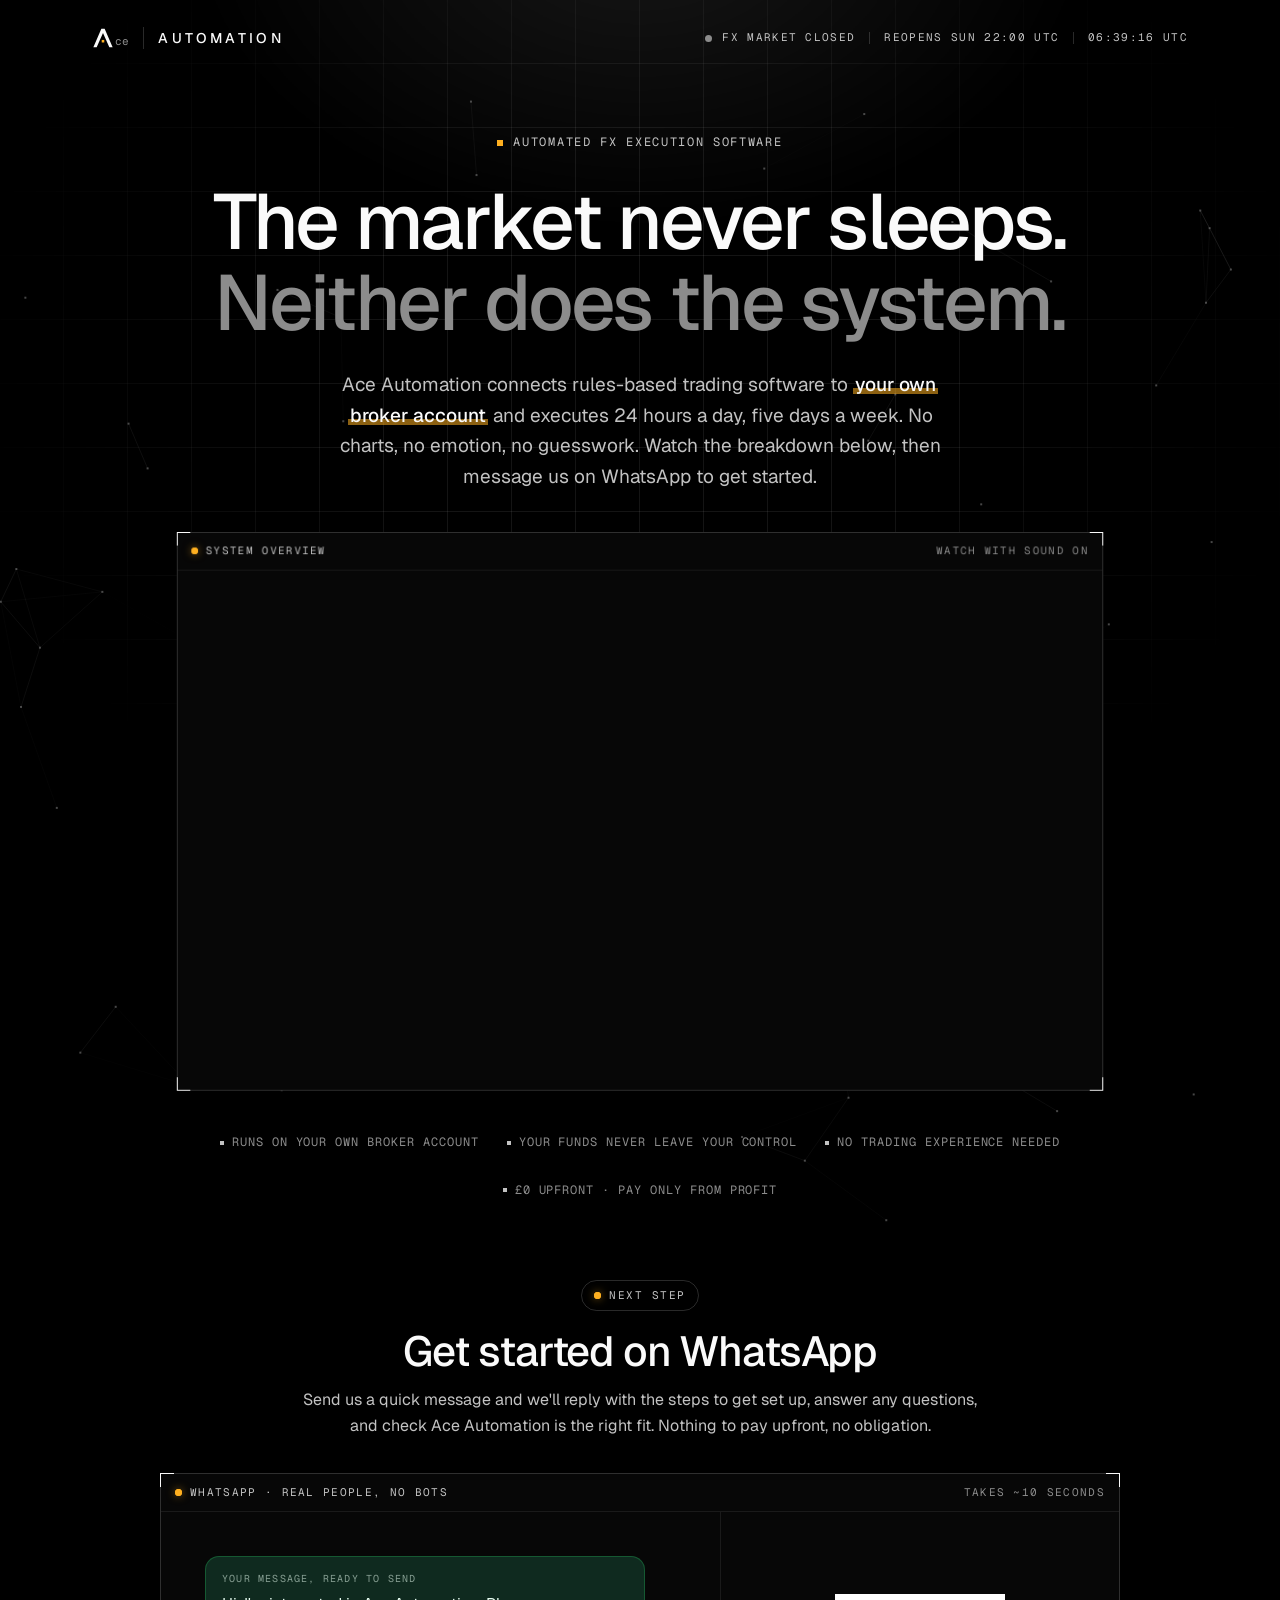
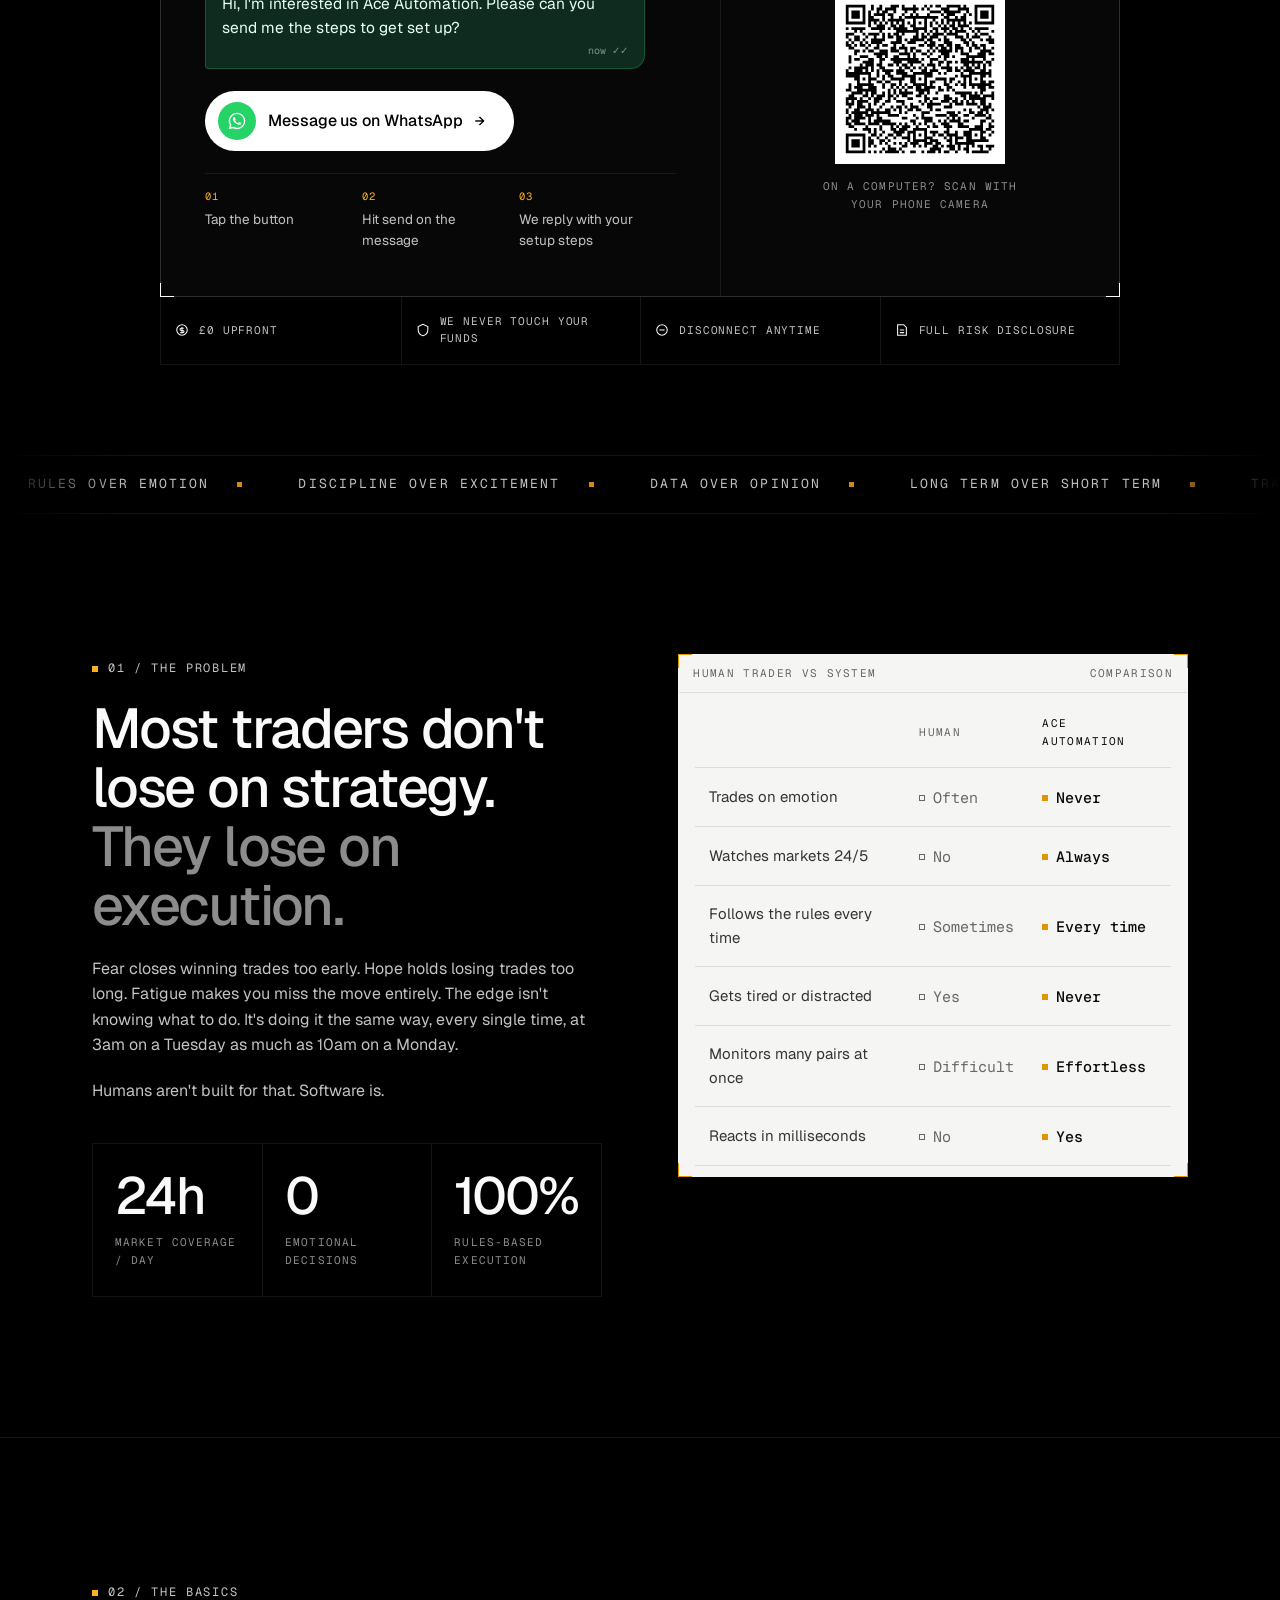
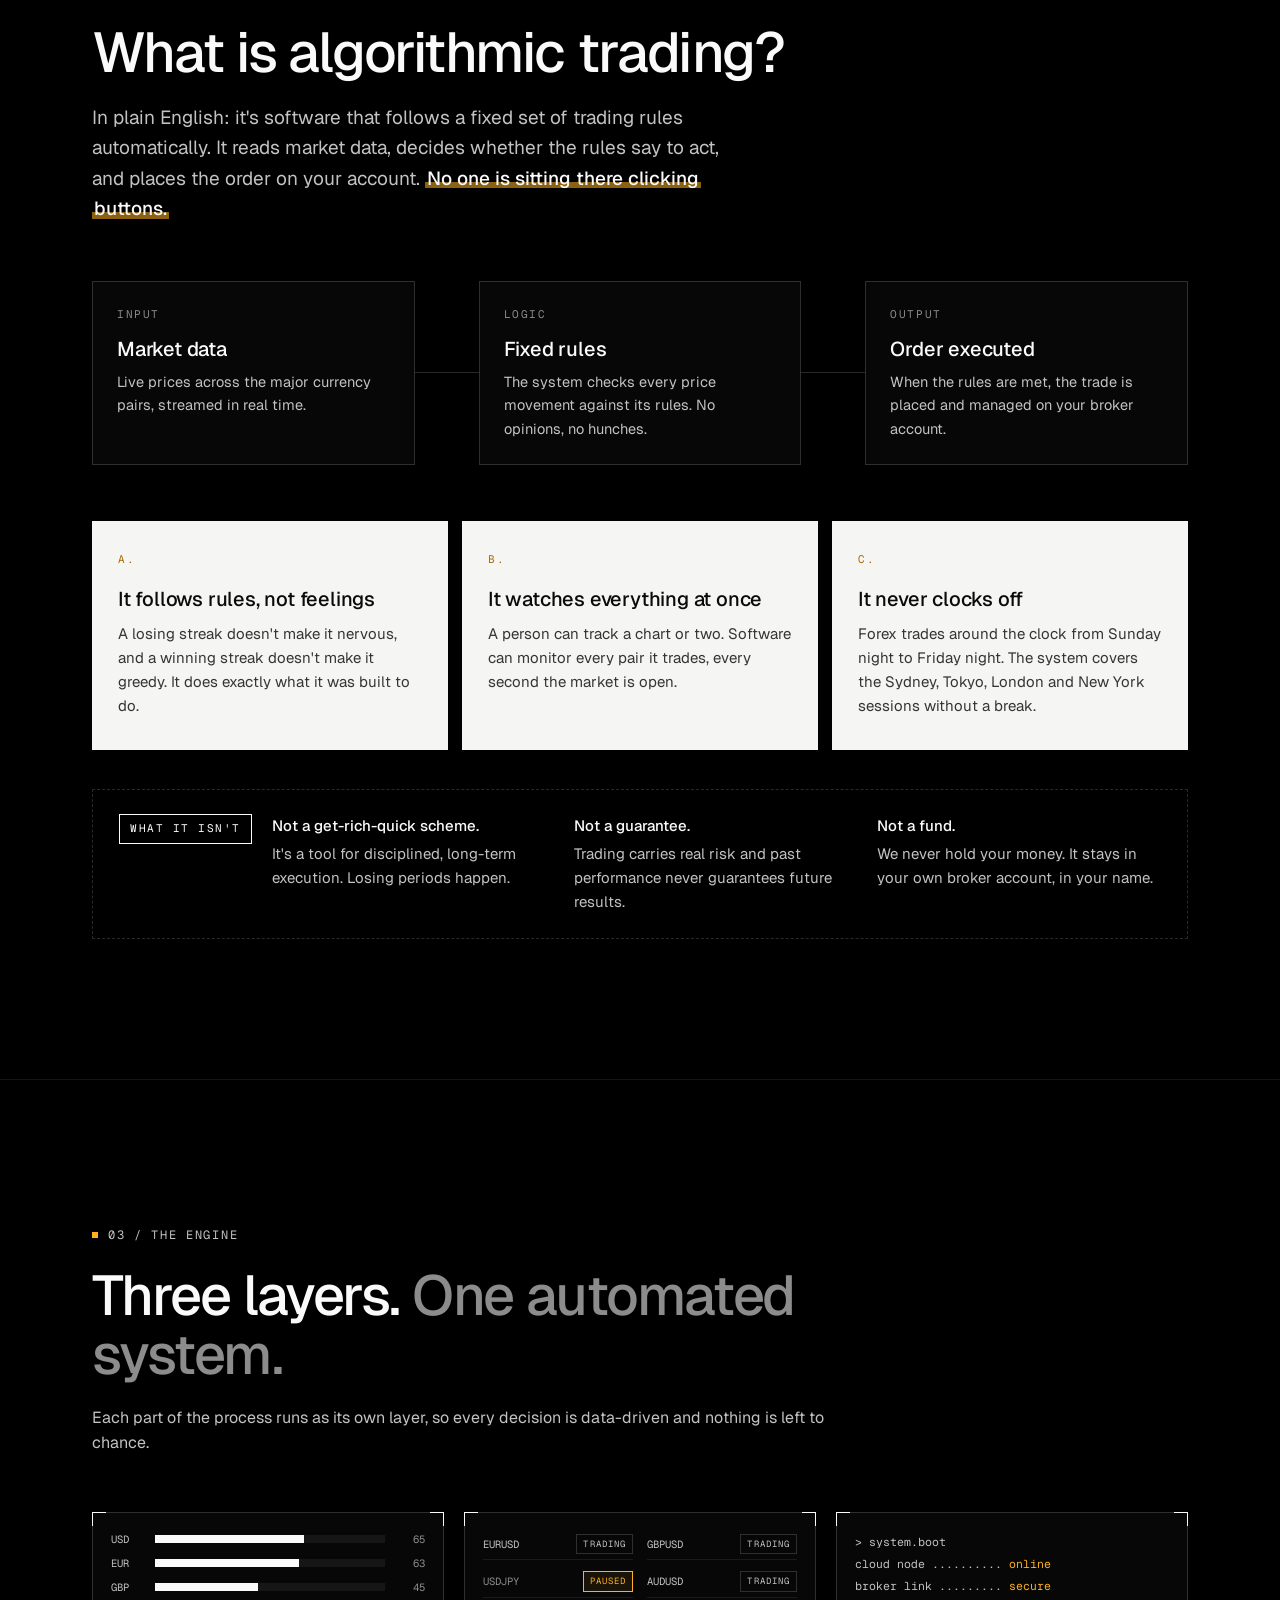
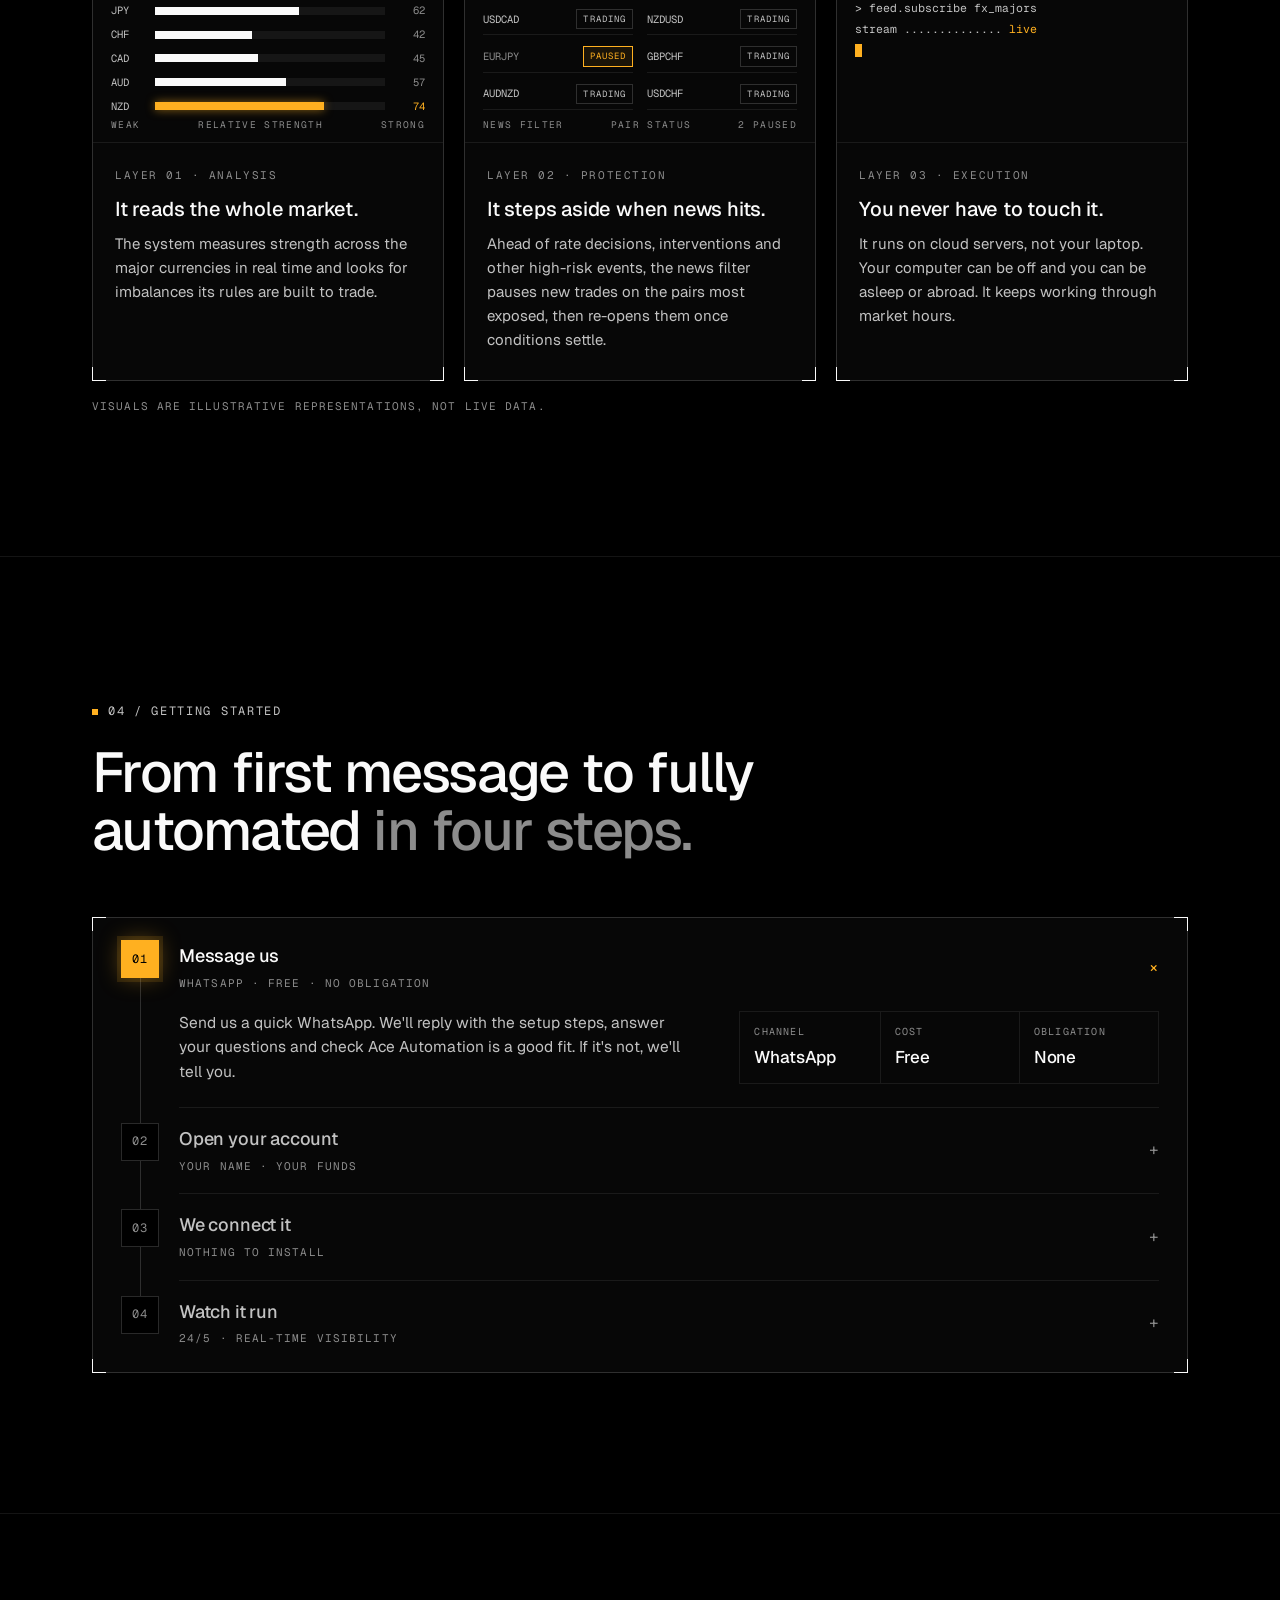
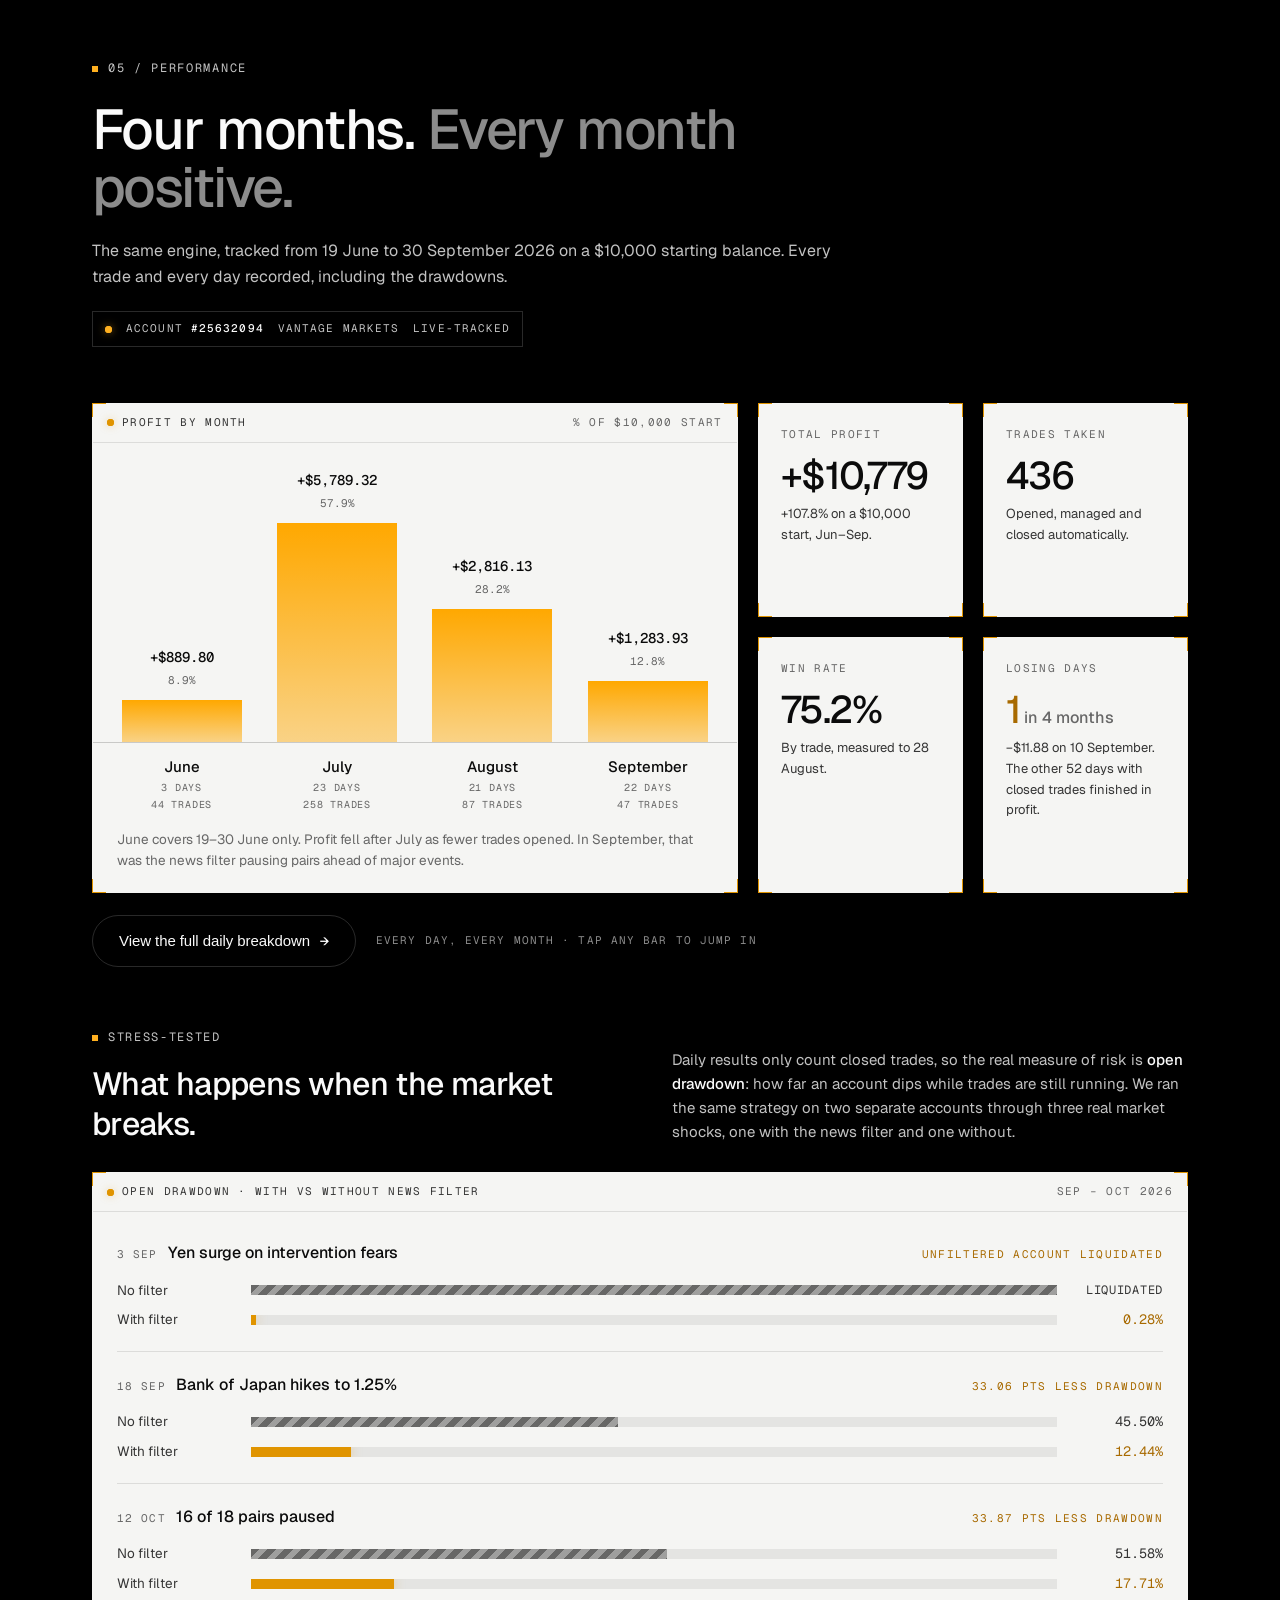
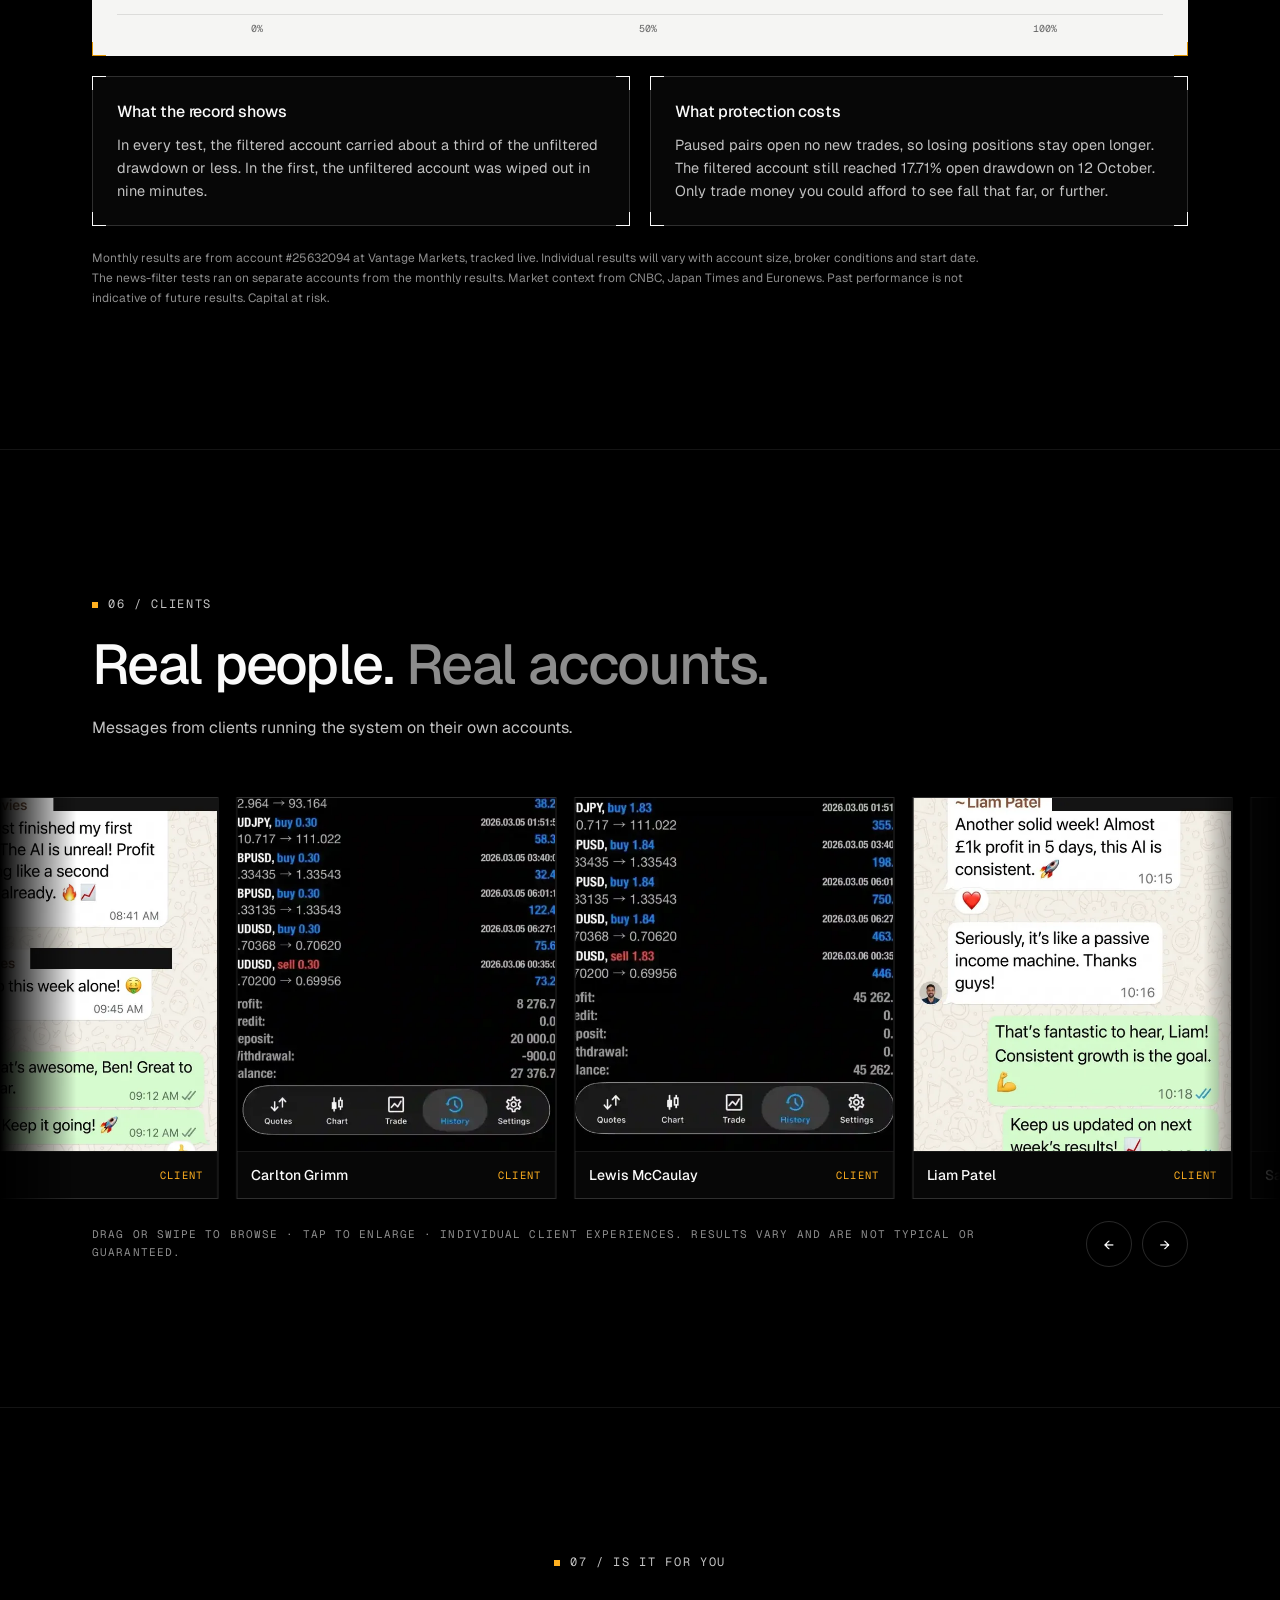
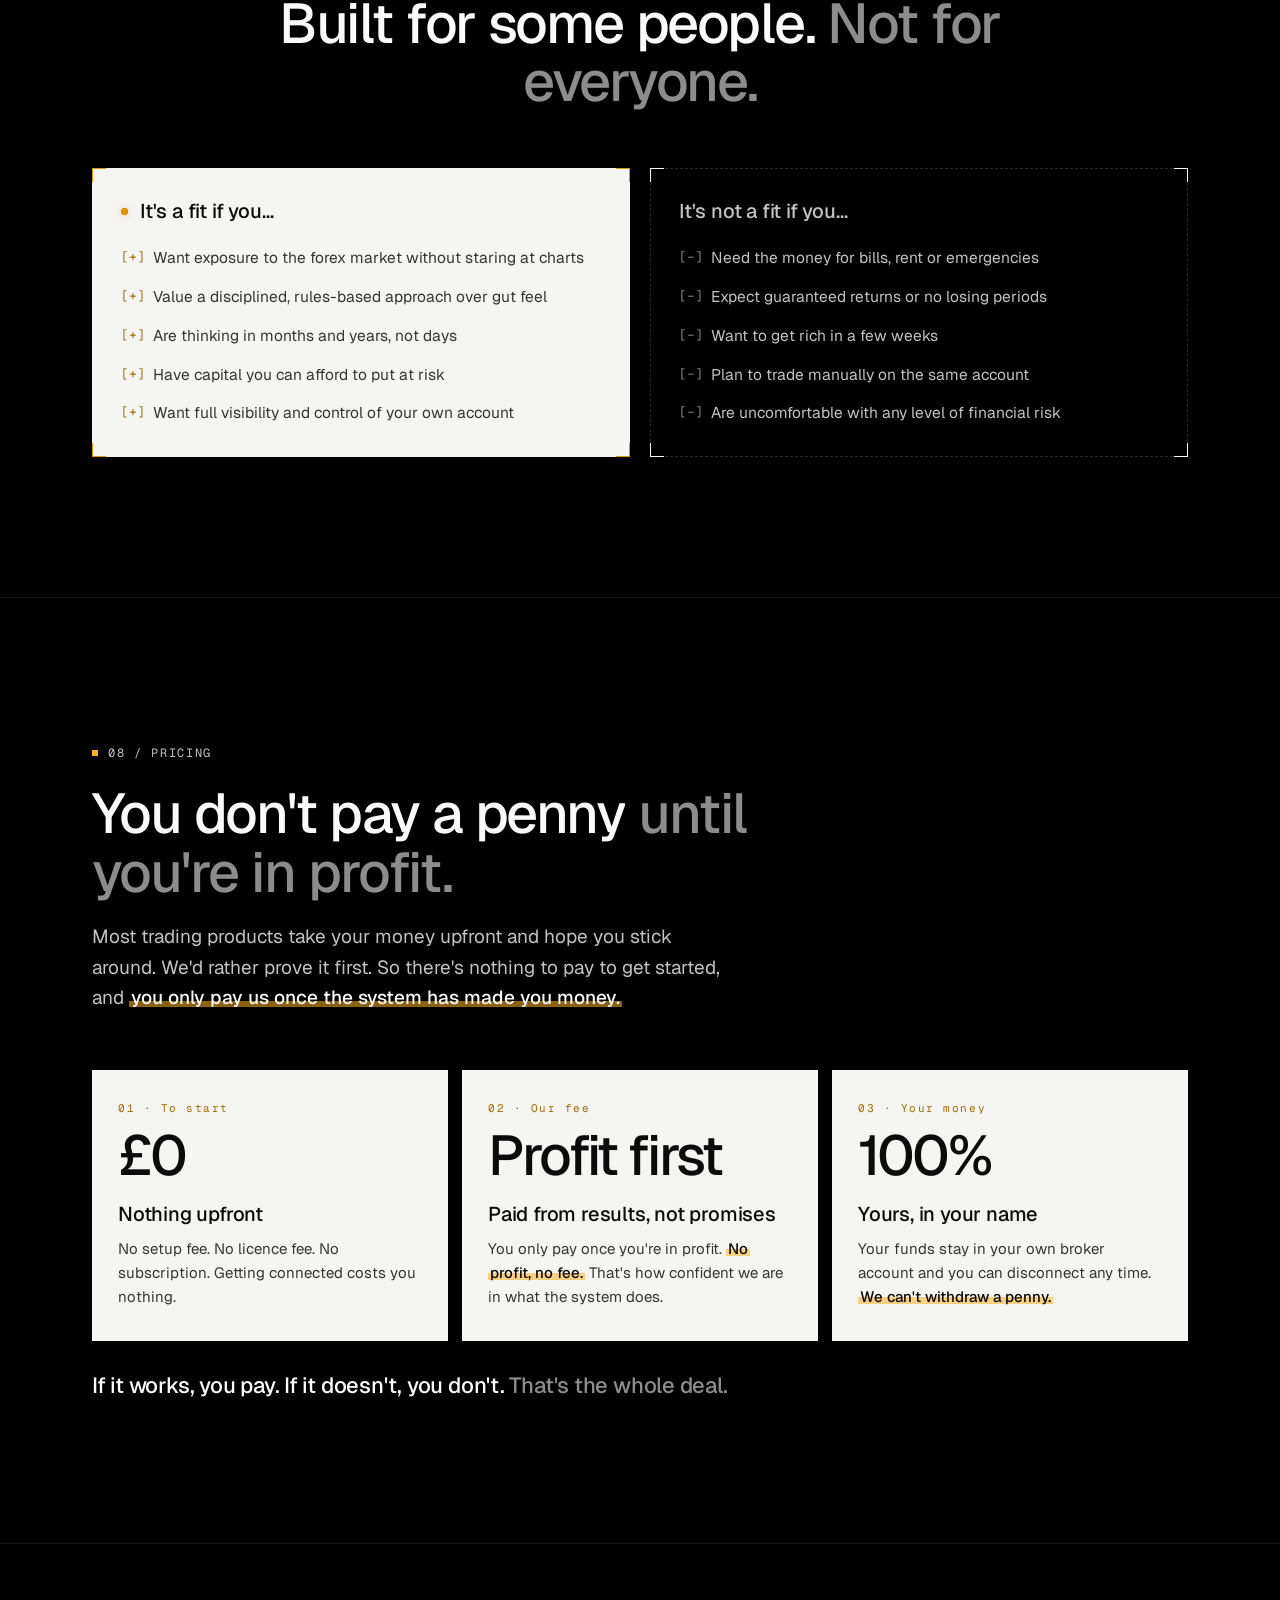
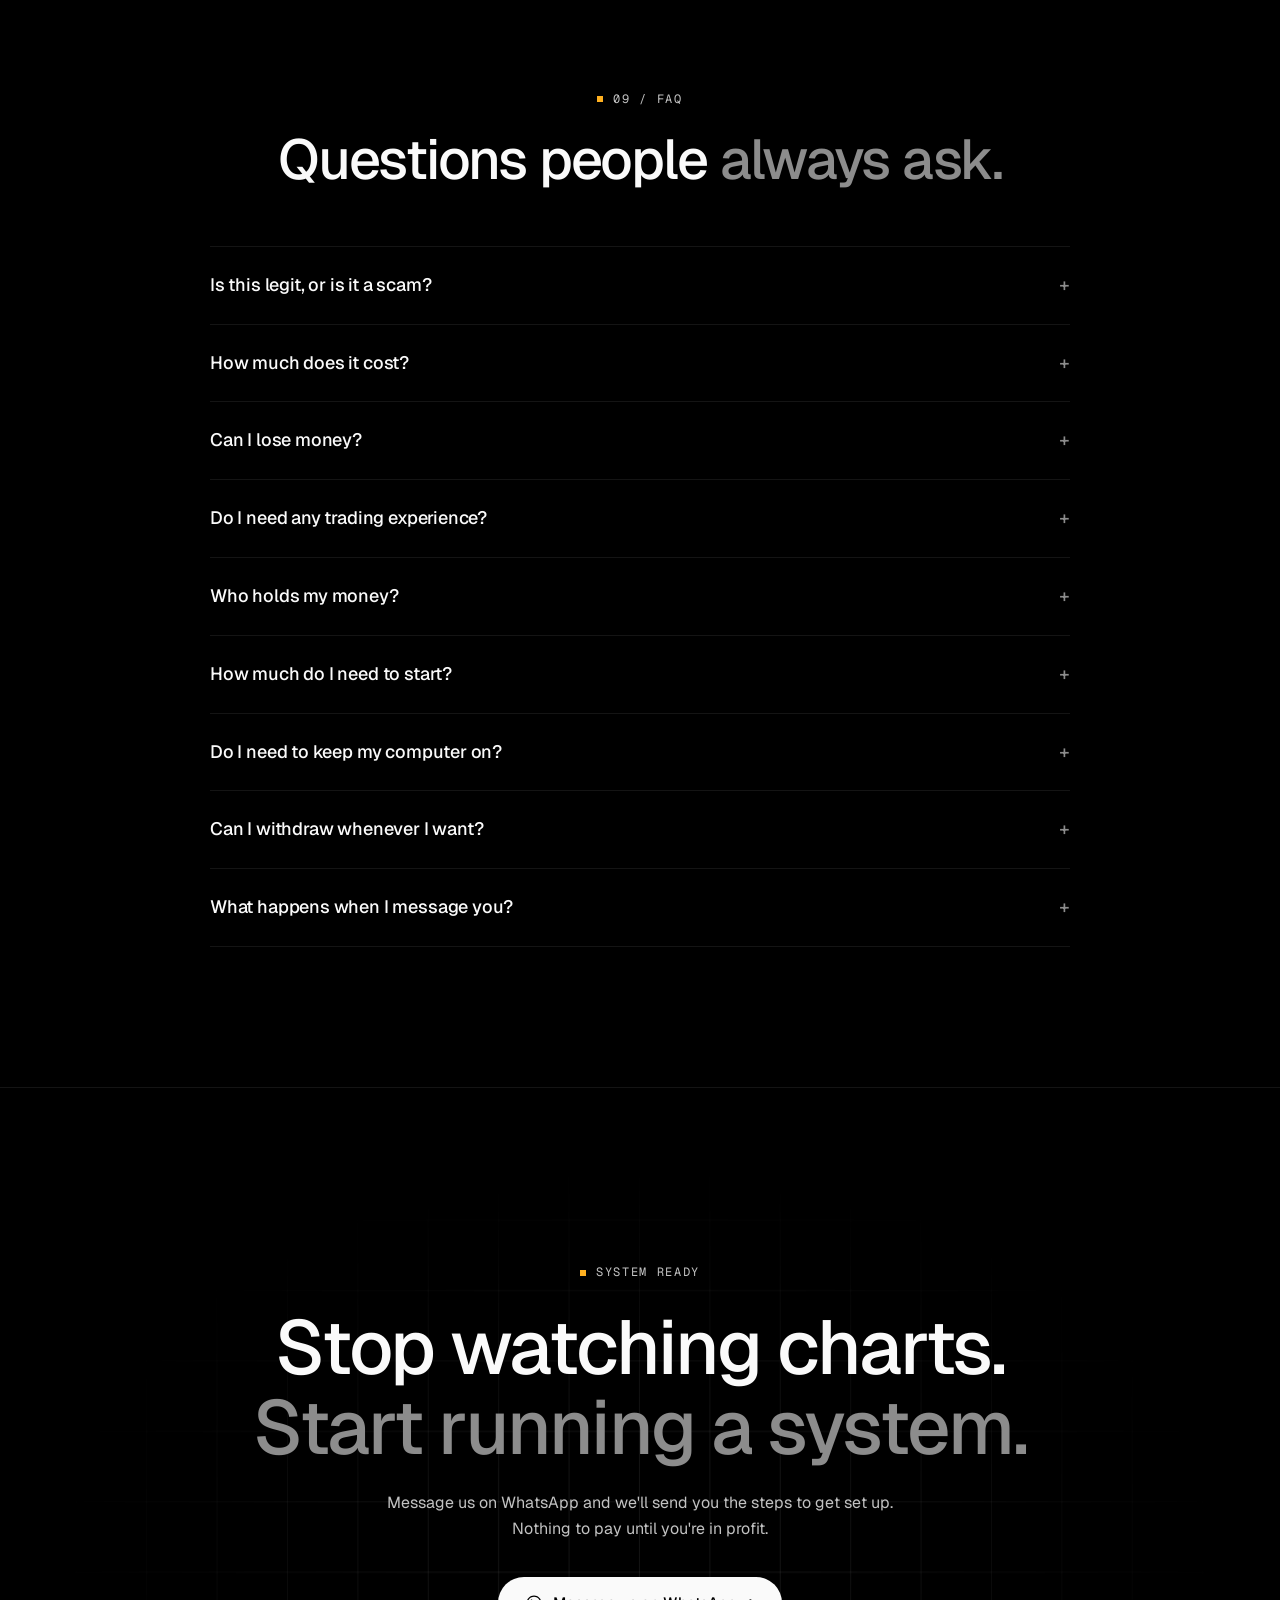
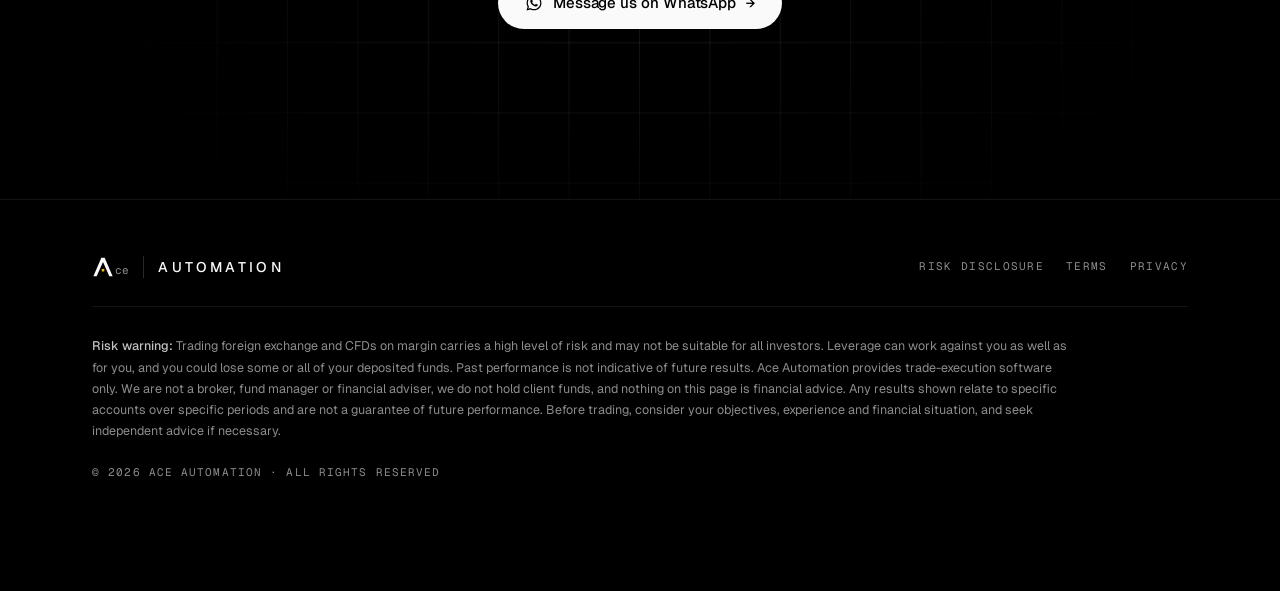
==== commit a422d302: "Pricing: no upfront fee, pay only from profit Co-Authored-By: Claude Opus 5.5 <noreply@anthropic.com" ====
--- a/index.html
+++ b/index.html
@@ -241,6 +241,9 @@
 .frame.light::before,.frame.light::after,.frame.light>.c1,.frame.light>.c2{border-color:var(--accent)}
 .cards.inv,.paid.inv{gap:14px;background:none;border:0}
 .paid .card.light .big{color:var(--fg)}
+.paid .big{white-space:nowrap}
+.win{margin-top:28px;font-size:clamp(18px,2vw,22px);font-weight:500;letter-spacing:-.01em;color:var(--fg)}
+.win span{color:var(--fg-3)}
 .light .tbar .track{background:rgba(0,0,0,.07)}
 .light .tbar.off .fill{background:repeating-linear-gradient(135deg,rgba(0,0,0,.55) 0 6px,rgba(0,0,0,.3) 6px 12px)}
 .light .tbar.on .val,.light .test-top em{color:var(--ink)}
@@ -650,6 +653,7 @@
         <span>Runs on your own broker account</span>
         <span>Your funds never leave your control</span>
         <span>No trading experience needed</span>
+        <span>£0 upfront · pay only from profit</span>
       </div>
     </div>
   </div>
@@ -661,7 +665,7 @@
     <div class="apply-head rv">
       <div class="step-tag"><i class="dot"></i> Next step</div>
       <h2>Get started on WhatsApp</h2>
-      <p>Send us a quick message and we'll reply with the steps to get set up, answer any questions, and check Ace Automation is the right fit. No obligation, no pressure.</p>
+      <p>Send us a quick message and we'll reply with the steps to get set up, answer any questions, and check Ace Automation is the right fit. Nothing to pay upfront, no obligation.</p>
     </div>
 
     <div class="form-frame frame rv d1">
@@ -682,7 +686,7 @@
     </div>
 
     <div class="trust rv d2">
-      <div><svg viewBox="0 0 16 16" fill="none" stroke="#fafafa" stroke-width="1.2"><rect x="3" y="7" width="10" height="7"/><path d="M5 7V5a3 3 0 0 1 6 0v2"/></svg>No obligation</div>
+      <div><svg viewBox="0 0 16 16" fill="none" stroke="#fafafa" stroke-width="1.2"><circle cx="8" cy="8" r="6"/><path d="M8 4.5v7M10 6H7a1.25 1.25 0 0 0 0 2.5h2a1.25 1.25 0 0 1 0 2.5H6"/></svg>£0 upfront</div>
       <div><svg viewBox="0 0 16 16" fill="none" stroke="#fafafa" stroke-width="1.2"><path d="M8 1.5 2.5 4v4c0 3.2 2.3 5.6 5.5 6.5 3.2-.9 5.5-3.3 5.5-6.5V4z"/></svg>We never touch your funds</div>
       <div><svg viewBox="0 0 16 16" fill="none" stroke="#fafafa" stroke-width="1.2"><circle cx="8" cy="8" r="6"/><path d="M5 8h6"/></svg>Disconnect anytime</div>
       <div><svg viewBox="0 0 16 16" fill="none" stroke="#fafafa" stroke-width="1.2"><path d="M3 2h7l3 3v9H3z"/><path d="M5.5 8h5M5.5 11h5"/></svg>Full risk disclosure</div>
@@ -973,19 +977,21 @@
   </div>
 </section>
 
-<!-- ===================== 08 TRANSPARENCY ===================== -->
+<!-- ===================== 08 PRICING ===================== -->
 <section class="block">
   <div class="wrap">
     <div class="sec-head">
       <div class="eyebrow rv">08 / Pricing</div>
-      <h2 class="rv d1">Simple pricing. <span class="dim">Your money stays yours.</span></h2>
-    </div>
-    <!-- EDIT: confirm pricing model wording -->
+      <h2 class="rv d1">You don't pay a penny <span class="dim">until you're in profit.</span></h2>
+      <p class="lede rv d2">Most trading products take your money upfront and hope you stick around. We'd rather prove it first. So there's nothing to pay to get started, and <span class="hl">you only pay us once the system has made you money.</span></p>
+    </div>
+    <!-- EDIT: add the exact fee structure (e.g. % of profit, high-water mark) once confirmed -->
     <div class="paid inv">
-      <div class="card light rv"><div class="idx">01 · Licence</div><div class="big">Fixed</div><h3>One clear fee</h3><p>You pay a fixed fee to license the software. <span class="hl">No share of your profits, no surprise charges.</span> Message us on WhatsApp and we'll take you through pricing.</p></div>
-      <div class="card light rv d1"><div class="idx">02 · Control</div><div class="big">Anytime</div><h3>Disconnect when you like</h3><p>No lock-in. You can switch the software off on your account whenever you choose.</p></div>
-      <div class="card light rv d2"><div class="idx">03 · Your funds</div><div class="big">£0</div><h3>Held by us</h3><p>Your money sits in your own broker account, in your name. We can place trades through the software. <span class="hl">We can't withdraw a penny.</span></p></div>
-    </div>
+      <div class="card light rv"><div class="idx">01 · To start</div><div class="big">£0</div><h3>Nothing upfront</h3><p>No setup fee. No licence fee. No subscription. Getting connected costs you nothing.</p></div>
+      <div class="card light rv d1"><div class="idx">02 · Our fee</div><div class="big">Profit first</div><h3>Paid from results, not promises</h3><p>You only pay once you're in profit. <span class="hl">No profit, no fee.</span> That's how confident we are in what the system does.</p></div>
+      <div class="card light rv d2"><div class="idx">03 · Your money</div><div class="big">100%</div><h3>Yours, in your name</h3><p>Your funds stay in your own broker account and you can disconnect any time. <span class="hl">We can't withdraw a penny.</span></p></div>
+    </div>
+    <p class="win rv">If it works, you pay. If it doesn't, you don't. <span>That's the whole deal.</span></p>
   </div>
 </section>
 
@@ -998,6 +1004,7 @@
     </div>
     <div class="faq rv">
       <details><summary>Is this legit, or is it a scam?<span class="pm">+</span></summary><div class="ans">Fair question in this industry. Your money never comes to us. It stays in your own regulated broker account, in your name, and you can withdraw it at any time. We publish our tracked performance month by month, including the drawdowns and the one losing day, not just the wins.</div></details>
+      <details><summary>How much does it cost?<span class="pm">+</span></summary><div class="ans"><span class="hl in">Nothing upfront.</span> There's no setup fee, licence fee or subscription. We only charge once the system has made you a profit, so if it doesn't make you money, you don't pay us. We'll explain exactly how the fee works on WhatsApp before you start.</div></details>
       <details><summary>Can I lose money?<span class="pm">+</span></summary><div class="ans">Yes. Forex trading carries real risk, losing periods are a normal part of how any system trades, and past performance does not guarantee future results. Only use money you can afford to lose.</div></details>
       <details><summary>Do I need any trading experience?<span class="pm">+</span></summary><div class="ans">No. The software handles analysis, entries, exits and risk management. You don't need to read charts or place trades. We'll walk you through setup step by step on WhatsApp.</div></details>
       <details><summary>Who holds my money?<span class="pm">+</span></summary><div class="ans"><span class="hl in">You do.</span> Funds stay in your own account with the broker. The software can place trades on that account but has no ability to withdraw or move money.</div></details>
@@ -1016,7 +1023,7 @@
   <div class="wrap">
     <div class="eyebrow rv" style="margin-bottom:26px">System ready</div>
     <h2 class="rv d1">Stop watching charts. <br><span class="dim">Start running a system.</span></h2>
-    <p class="rv d2">Message us on WhatsApp and we'll send you the steps to get set up.</p>
+    <p class="rv d2">Message us on WhatsApp and we'll send you the steps to get set up. Nothing to pay until you're in profit.</p>
     <a href="https://wa.me/447446978735?text=Hi%2C%20I%27m%20interested%20in%20Ace%20Automation.%20Please%20can%20you%20send%20me%20the%20steps%20to%20get%20set%20up%3F" target="_blank" rel="noopener" data-wa class="btn btn-primary rv d3"><svg class="wa-ic" viewBox="0 0 24 24" aria-hidden="true"><path fill="currentColor" d="M12.04 2C6.58 2 2.13 6.45 2.13 11.91c0 1.75.46 3.45 1.32 4.95L2.05 22l5.25-1.38a9.9 9.9 0 0 0 4.74 1.21c5.46 0 9.91-4.45 9.91-9.91S17.5 2 12.04 2Zm0 18.15c-1.48 0-2.93-.4-4.2-1.15l-.3-.18-3.12.82.83-3.04-.2-.31a8.2 8.2 0 0 1-1.26-4.38c0-4.54 3.7-8.24 8.25-8.24 4.54 0 8.24 3.7 8.24 8.24 0 4.55-3.7 8.24-8.24 8.24Zm4.52-6.16c-.25-.12-1.47-.72-1.69-.81-.23-.08-.39-.12-.56.13-.17.24-.64.8-.78.97-.14.17-.29.19-.54.06-.25-.12-1.04-.38-1.99-1.23-.74-.66-1.23-1.47-1.38-1.72-.14-.25-.02-.38.11-.51.11-.11.25-.29.37-.43.13-.15.17-.25.25-.42.08-.17.04-.31-.02-.43-.06-.12-.56-1.34-.76-1.84-.2-.48-.41-.42-.56-.43h-.48c-.17 0-.43.06-.66.31-.23.25-.86.85-.86 2.07 0 1.22.89 2.4 1.01 2.56.12.17 1.75 2.67 4.23 3.74.59.26 1.05.41 1.41.52.59.19 1.13.16 1.56.1.48-.07 1.47-.6 1.67-1.18.21-.58.21-1.07.14-1.18-.06-.1-.22-.16-.47-.28Z"/></svg>Message us on WhatsApp <span class="arr">→</span></a>
   </div>
 </section>
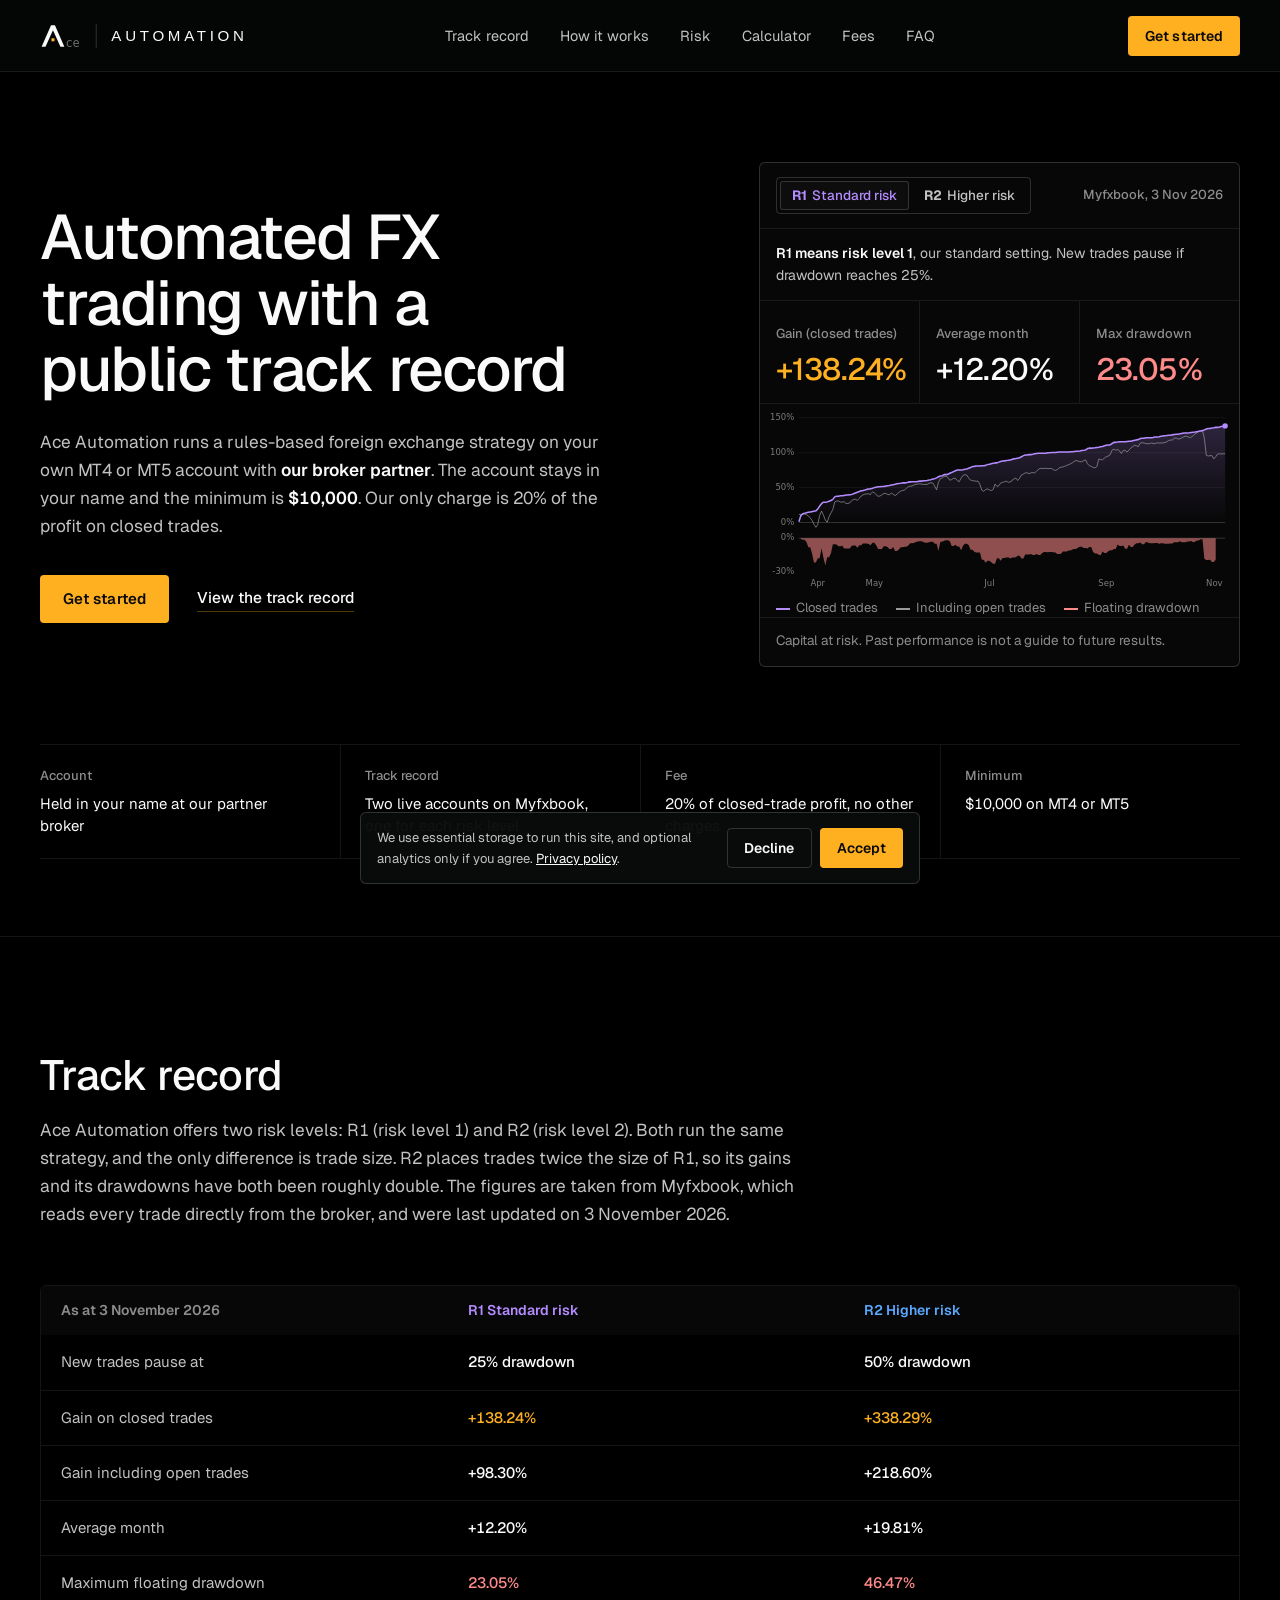
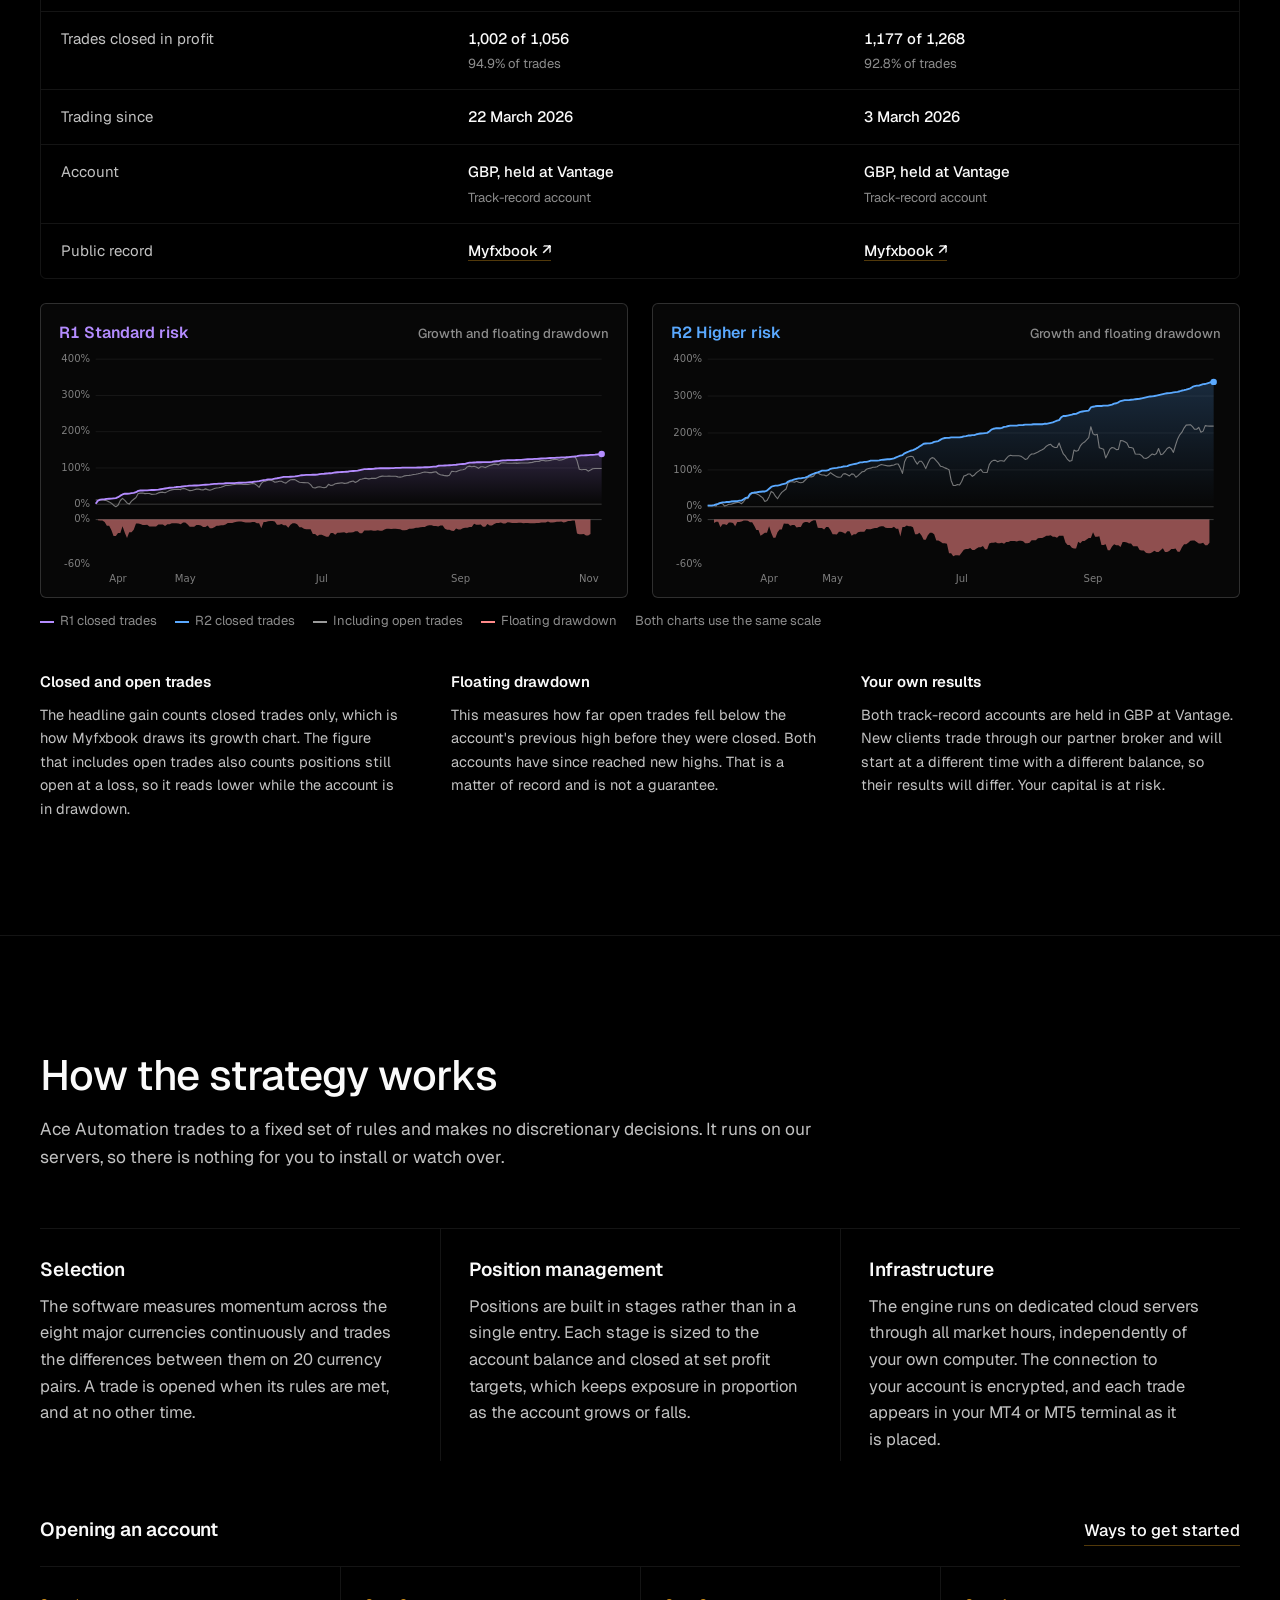
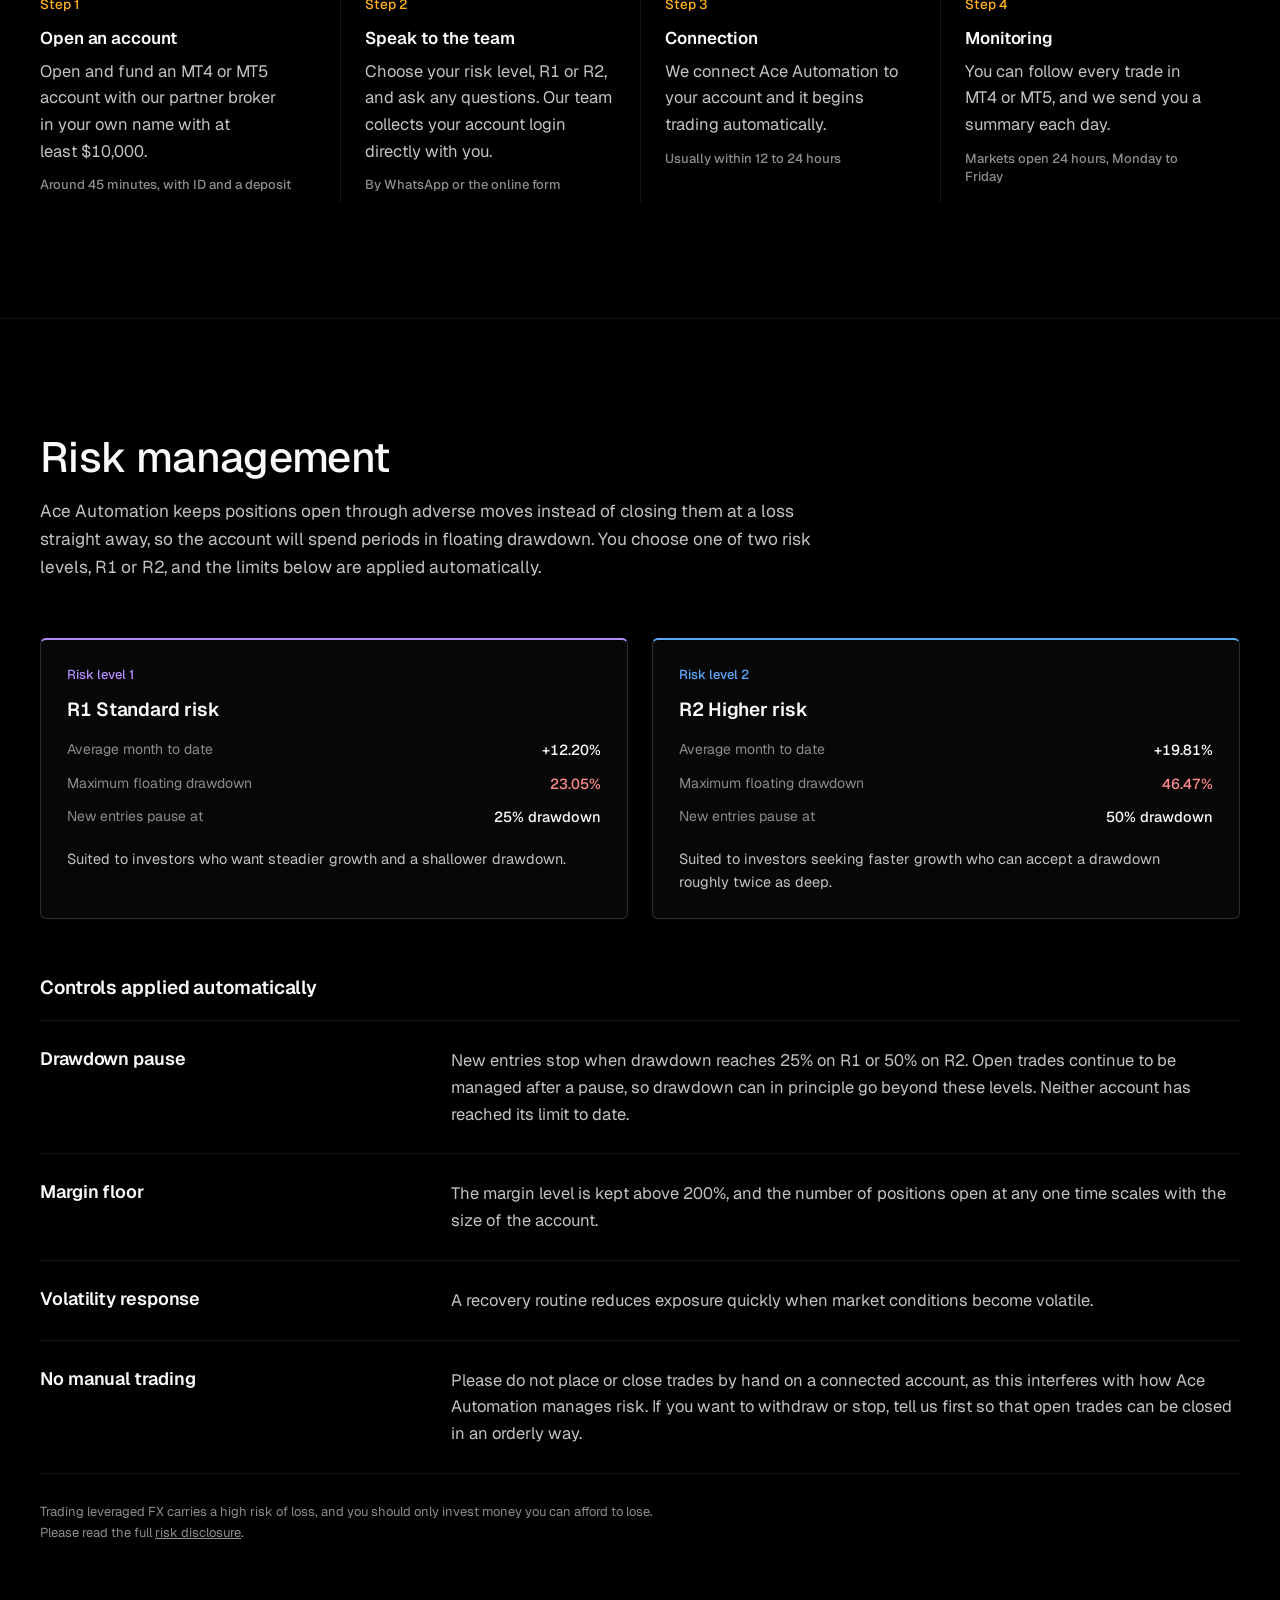
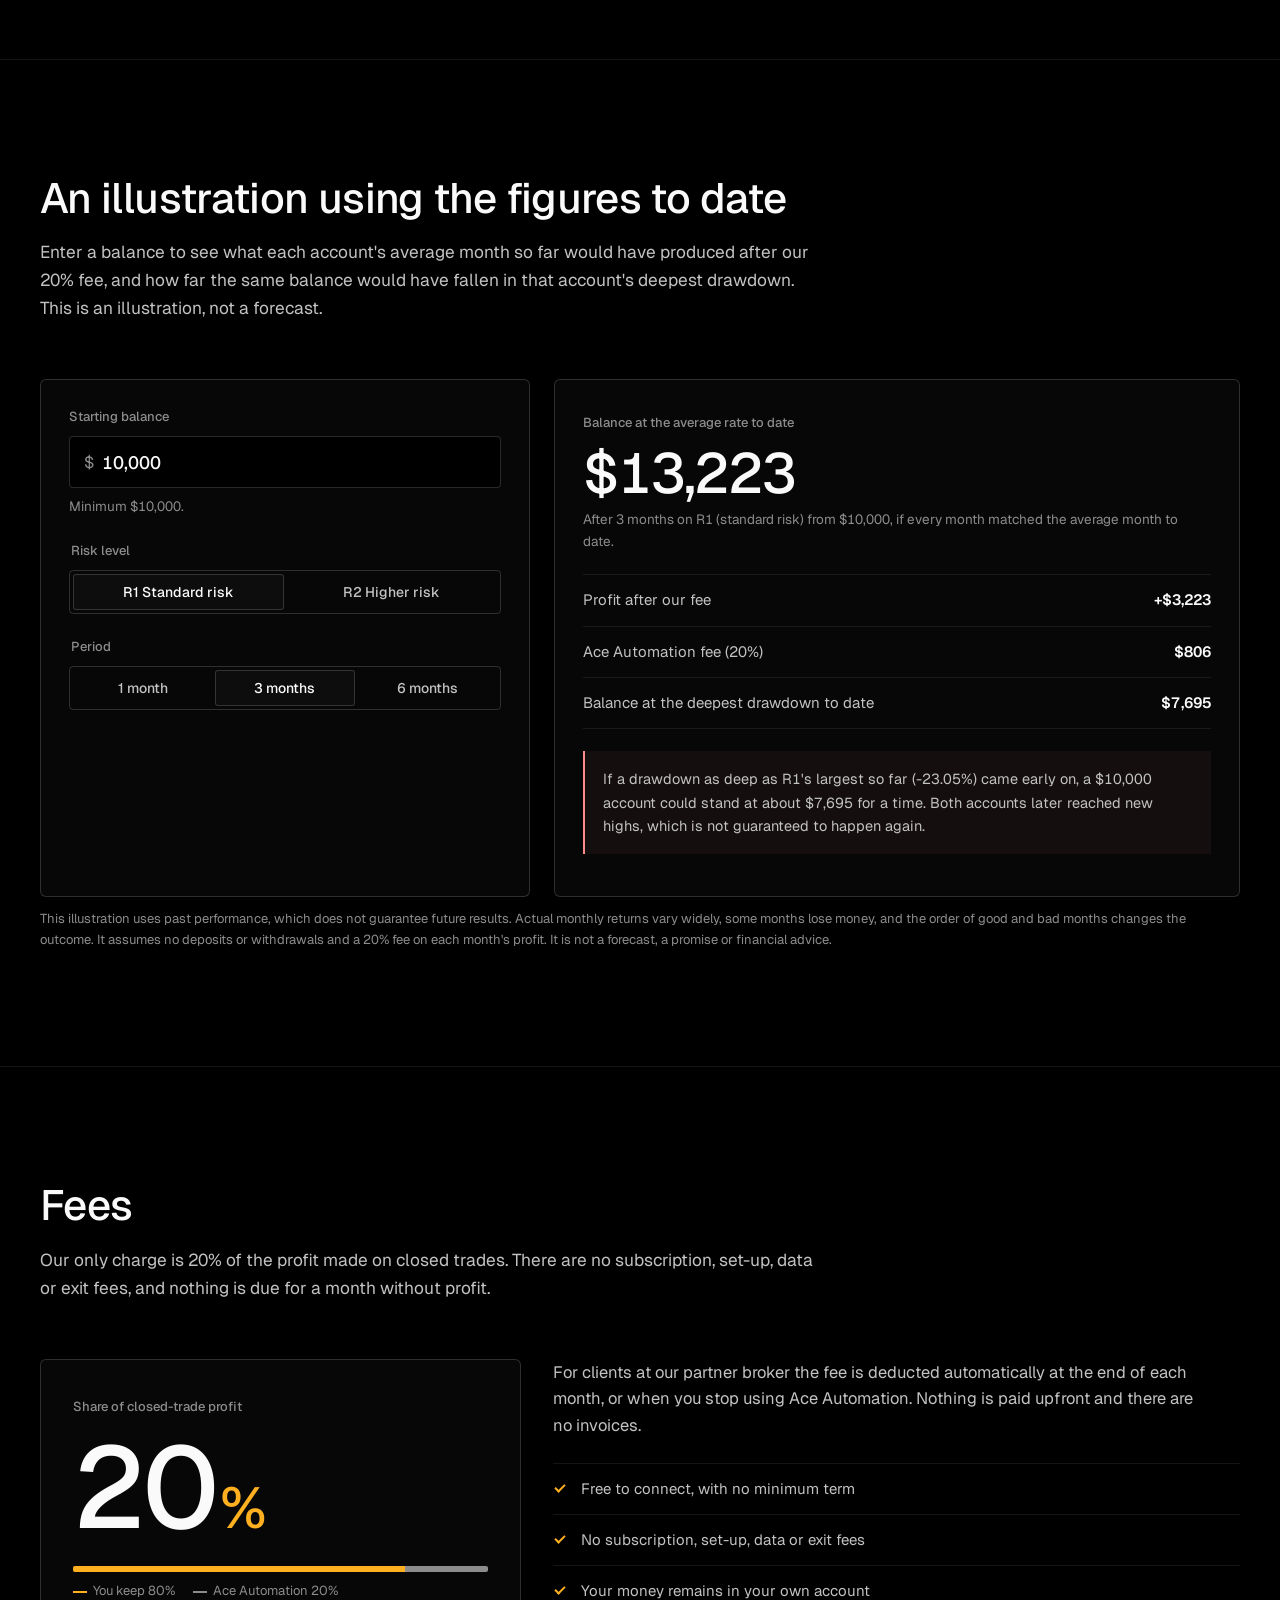
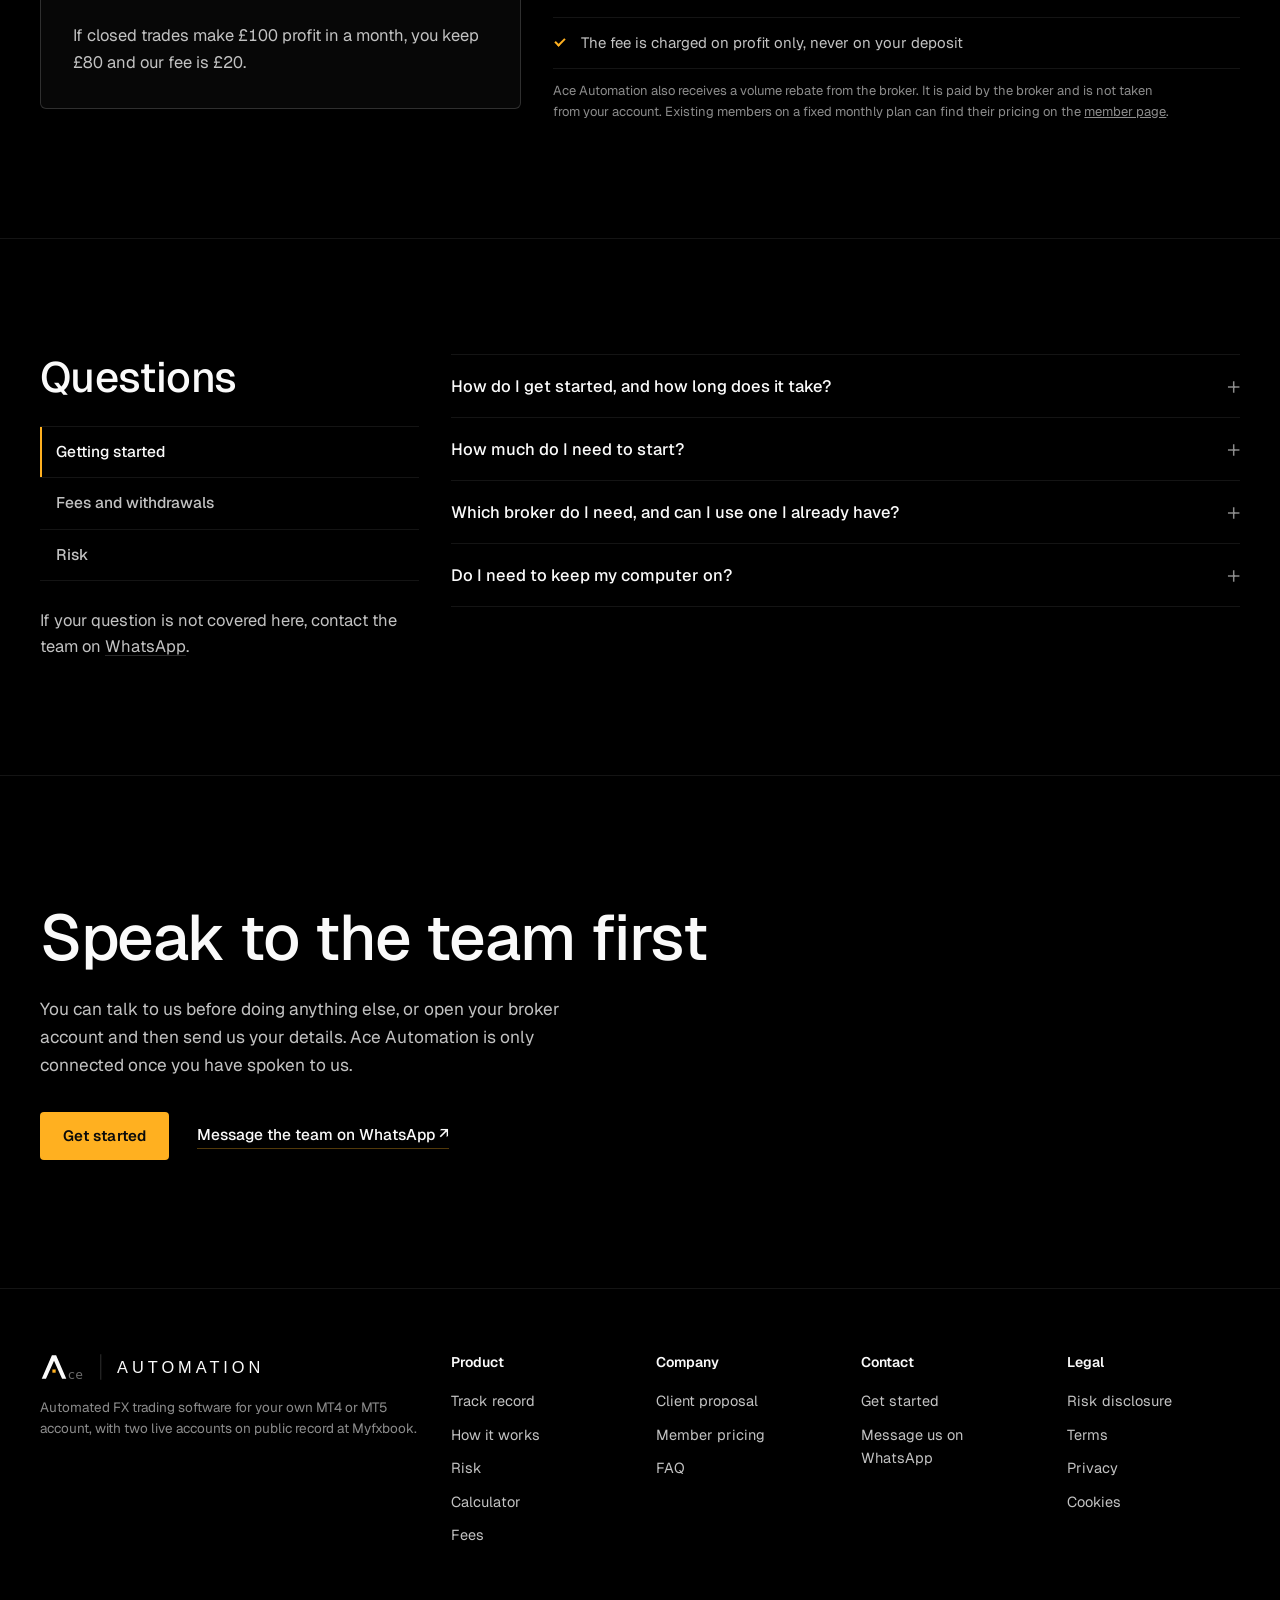
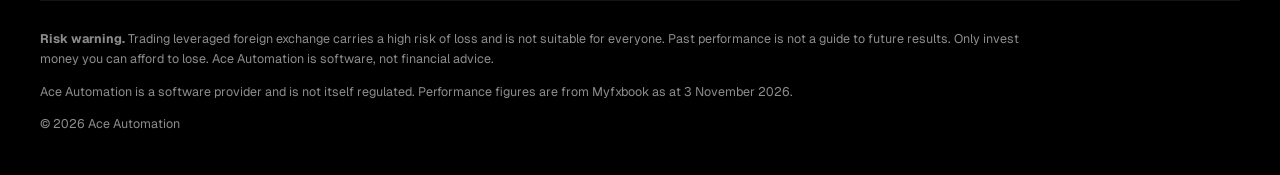
==== commit c9365d2b: "Ace Automation site built from the ALGOX lander: same content, Ace branding Co-Authored-By: Claude O" ====
--- a/index.html
+++ b/index.html
@@ -1,1307 +1,289 @@
 <!doctype html>
-<html lang="en">
+<html lang="en-GB">
 <head>
-<meta charset="utf-8">
-<meta name="viewport" content="width=device-width, initial-scale=1, viewport-fit=cover">
-<title>Ace Automation — Automated FX Execution</title>
-<meta name="description" content="Ace Automation connects rules-based trading software to your own broker account and executes 24/5. No charts, no emotion, no guesswork.">
+<meta charset="utf-8"><meta name="viewport" content="width=device-width, initial-scale=1">
+<title>Ace Automation | Automated FX Trading with a Public Track Record</title><meta name="description" content="Ace Automation runs a rules-based FX strategy on your own MT4 or MT5 account with our broker partner. Two live accounts on public record at Myfxbook. The only fee is 20% of closed-trade profit.">
+<link rel="canonical" href="https://www.aceautomation.io/">
 <meta name="theme-color" content="#000000">
-<meta property="og:title" content="Ace Automation — Automated FX Execution">
-<meta property="og:description" content="Rules-based trading software that runs on your own broker account, 24 hours a day, 5 days a week.">
-<meta property="og:type" content="website">
-<link rel="icon" type="image/svg+xml" href="data:image/svg+xml,%3Csvg%20xmlns%3D%22http%3A%2F%2Fwww.w3.org%2F2000%2Fsvg%22%20viewBox%3D%220%200%2032%2032%22%3E%3Crect%20width%3D%2232%22%20height%3D%2232%22%20rx%3D%227%22%2F%3E%3Cg%20transform%3D%22translate%284%204%29%22%3E%3Cpolygon%20fill%3D%22%23fafafa%22%20points%3D%2210.2%2C2%2013.8%2C2%2022.5%2C22%2018.9%2C22%2012%2C6.6%205.1%2C22%201.5%2C22%22%2F%3E%3Crect%20fill%3D%22%23ffb020%22%20x%3D%2210.4%22%20y%3D%2213.9%22%20width%3D%223.2%22%20height%3D%223.2%22%2F%3E%3C%2Fg%3E%3C%2Fsvg%3E">
-<link rel="preconnect" href="https://fonts.googleapis.com">
-<link rel="preconnect" href="https://fonts.gstatic.com" crossorigin>
-<link href="https://fonts.googleapis.com/css2?family=Geist:wght@300..700&family=Geist+Mono:wght@400..600&display=swap" rel="stylesheet">
-<link rel="preconnect" href="https://fast.wistia.com">
-
-<!-- ===== VSL: Wistia ===== -->
-<script src="https://fast.wistia.com/player.js" async></script>
-<script src="https://fast.wistia.com/embed/vfcmtx6vb6.js" async type="module"></script>
-
-<style>
-:root{
-  --bg:#000;
-  --bg-1:#070707;
-  --bg-2:#0d0d0d;
-  --line:rgba(255,255,255,.08);
-  --line-2:rgba(255,255,255,.16);
-  --fg:#fafafa;
-  --fg-2:#c2c2c2;
-  --fg-3:#8c8c8c;
-  --accent:#ffb020;
-  --accent-glow:rgba(255,176,32,.55);
-  --sans:"Geist","Helvetica Neue",Arial,sans-serif;
-  --mono:"Geist Mono",ui-monospace,SFMono-Regular,Menlo,monospace;
-  --max:1160px;
-  --gut:clamp(16px,4vw,32px);
-  --ease:cubic-bezier(.2,.7,.2,1);
-}
-*,*::before,*::after{box-sizing:border-box}
-html{scroll-behavior:smooth;-webkit-text-size-adjust:100%}
-body{margin:0;background:var(--bg);color:var(--fg);font-family:var(--sans);font-size:16px;line-height:1.6;-webkit-font-smoothing:antialiased;overflow-x:hidden;overflow-x:clip}
-html{overflow-x:hidden;overflow-x:clip}
-img,svg{display:block}
-a{color:inherit;text-decoration:none}
-::selection{background:var(--accent);color:#000}
-
-.wrap{max-width:var(--max);margin:0 auto;padding:0 var(--gut)}
-.mono{font-family:var(--mono)}
-.dim{color:var(--fg-3)}
-.eyebrow{font-family:var(--mono);font-size:12px;letter-spacing:.14em;text-transform:uppercase;color:var(--fg-2);display:inline-flex;align-items:center;gap:10px}
-.eyebrow::before{content:"";width:6px;height:6px;background:var(--accent);display:inline-block}
-
-h1,h2,h3{font-weight:500;margin:0;letter-spacing:-.03em;line-height:1.05}
-h1{font-size:clamp(38px,6.6vw,78px)}
-h2{font-size:clamp(32px,4.6vw,56px);letter-spacing:-.028em}
-h3{font-size:20px;letter-spacing:-.01em;line-height:1.25}
-p{margin:0;color:var(--fg-2)}
-.lede{font-size:clamp(17px,1.6vw,19px);line-height:1.6;max-width:640px}
-
-/* ---------- Buttons ---------- */
-.btn{display:inline-flex;align-items:center;justify-content:center;gap:10px;height:52px;padding:0 26px;border-radius:999px;font-weight:500;font-size:15px;letter-spacing:-.005em;transition:transform .2s var(--ease),background .2s,color .2s,border-color .2s;cursor:pointer;border:1px solid transparent;white-space:nowrap}
-.btn-primary{background:var(--fg);color:#000}
-.btn-primary:hover{transform:translateY(-1px);background:#fff}
-.btn-ghost{background:transparent;border-color:var(--line-2);color:var(--fg)}
-.btn-ghost:hover{border-color:var(--fg)}
-.btn .arr{font-family:var(--mono);transition:transform .2s var(--ease)}
-.btn:hover .arr{transform:translateY(2px)}
-
-/* ---------- Frame with crosshair corners ---------- */
-.frame{position:relative;border:1px solid var(--line-2);background:var(--bg-1)}
-.frame::before,.frame::after,.frame>.c1,.frame>.c2{content:"";position:absolute;width:14px;height:14px;border-color:var(--fg);border-style:solid;pointer-events:none;z-index:2}
-.frame::before{top:-1px;left:-1px;border-width:1px 0 0 1px}
-.frame::after{top:-1px;right:-1px;border-width:1px 1px 0 0}
-.frame>.c1{bottom:-1px;left:-1px;border-width:0 0 1px 1px}
-.frame>.c2{bottom:-1px;right:-1px;border-width:0 1px 1px 0}
-.frame-bar{display:flex;justify-content:space-between;align-items:center;gap:12px;padding:10px 14px;border-bottom:1px solid var(--line);font-family:var(--mono);font-size:11px;letter-spacing:.12em;text-transform:uppercase;color:var(--fg-3)}
-.frame-bar .live{display:inline-flex;align-items:center;gap:8px;color:var(--fg-2)}
-.dot{position:relative;display:inline-block;width:7px;height:7px;border-radius:50%;background:var(--accent);box-shadow:0 0 8px var(--accent-glow);flex:none;animation:breathe 1.8s ease-in-out infinite}
-.dot::before,.dot::after{content:"";position:absolute;inset:0;border-radius:50%;border:1px solid var(--accent);animation:ripple 1.8s cubic-bezier(.2,.6,.3,1) infinite}
-.dot::after{animation-delay:.9s}
-@keyframes ripple{0%{transform:scale(1);opacity:.9}100%{transform:scale(3.6);opacity:0}}
-@keyframes breathe{0%,100%{opacity:1}50%{opacity:.65}}
-.closed .dot{background:var(--fg-3);box-shadow:none;animation:none}
-.closed .dot::before,.closed .dot::after{display:none}
-
-/* ---------- Top bar ---------- */
-.top{position:absolute;top:0;left:0;right:0;z-index:20}
-.top .wrap{display:flex;justify-content:space-between;align-items:center;height:76px}
-.logo{display:inline-flex;align-items:center;gap:12px}
-.logo svg{width:22px;height:22px}
-.logo .sig{fill:var(--accent);animation:blink 2.4s steps(1) infinite}
-@keyframes blink{0%,70%{opacity:1}71%,100%{opacity:.15}}
-.logo{gap:0}
-.logo svg{margin-right:1px}
-.logo .ce{font-family:var(--mono);font-size:11px;line-height:1;letter-spacing:.02em;color:var(--fg-3);align-self:flex-end;margin-bottom:2px;transition:color .3s}
-.logo:hover .ce{color:var(--accent)}
-.logo .word{font-weight:500;font-size:14px;letter-spacing:.24em;color:var(--fg);margin-left:14px;padding-left:14px;border-left:1px solid var(--line-2);line-height:22px}
-.status{font-family:var(--mono);font-size:11px;letter-spacing:.12em;text-transform:uppercase;color:var(--fg-2);display:flex;align-items:center;gap:14px}
-.status .sep{width:1px;height:12px;background:var(--line-2)}
-
-/* ---------- Hero ---------- */
-.hero{position:relative;padding:128px 0 40px;overflow:hidden;isolation:isolate}
-.hero-bg{position:absolute;inset:0;z-index:-1;pointer-events:none}
-.grid{position:absolute;inset:-1px;background-image:linear-gradient(var(--line) 1px,transparent 1px),linear-gradient(90deg,var(--line) 1px,transparent 1px);background-size:64px 64px;-webkit-mask-image:radial-gradient(ellipse 70% 60% at 50% 30%,#000 30%,transparent 75%);mask-image:radial-gradient(ellipse 70% 60% at 50% 30%,#000 30%,transparent 75%)}
-.scan{position:absolute;left:0;right:0;height:220px;top:-220px;background:linear-gradient(180deg,transparent,rgba(255,255,255,.035) 70%,rgba(255,255,255,.06) 92%,transparent);-webkit-mask-image:radial-gradient(ellipse 60% 100% at 50% 50%,#000 30%,transparent 80%);mask-image:radial-gradient(ellipse 60% 100% at 50% 50%,#000 30%,transparent 80%);animation:scan 8s linear infinite}
-@keyframes scan{to{transform:translateY(1200px)}}
-#field{position:absolute;inset:0;width:100%;height:100%;opacity:.55}
-.glow{position:absolute;left:50%;top:-30%;width:900px;height:600px;transform:translateX(-50%);background:radial-gradient(closest-side,rgba(255,255,255,.09),transparent);filter:blur(10px)}
-
-.hero-head{text-align:center;max-width:920px;margin:0 auto}
-.hero-head .eyebrow{margin-bottom:28px}
-.hero-head h1 .dim{display:block}
-.hero-head .lede{margin:26px auto 0}
-
-.vsl{max-width:960px;margin:40px auto 0}
-.vsl .frame{transform-origin:50% 0;will-change:transform}
-.hero-head{will-change:transform,opacity}
-.vsl-inner{padding:0}
-wistia-player[media-id='vfcmtx6vb6']:not(:defined){background:center / contain no-repeat url('https://fast.wistia.com/embed/medias/vfcmtx6vb6/swatch');display:block;filter:blur(5px);padding-top:56.25%}
-.vsl-note{display:flex;justify-content:center;gap:28px;flex-wrap:wrap;margin-top:22px;font-family:var(--mono);font-size:12px;letter-spacing:.08em;text-transform:uppercase;color:var(--fg-3)}
-.vsl-note span{display:inline-flex;align-items:center;gap:8px}
-.vsl-note span::before{content:"";width:4px;height:4px;background:var(--fg-2)}
-
-/* ---------- Apply ---------- */
-.apply{padding:40px 0 90px;scroll-margin-top:20px}
-.apply-head{text-align:center;max-width:700px;margin:0 auto 34px}
-.apply-head h2{font-size:clamp(28px,3.6vw,42px)}
-.apply-head p{margin-top:14px}
-.step-tag{display:inline-flex;gap:8px;align-items:center;font-family:var(--mono);font-size:11px;letter-spacing:.14em;text-transform:uppercase;color:var(--fg-2);border:1px solid var(--line-2);border-radius:999px;padding:6px 12px;margin-bottom:18px}
-.form-frame{max-width:960px;margin:0 auto}
-.wa-panel{display:grid;grid-template-columns:1.4fr 1fr;align-items:stretch}
-.wa-main{padding:clamp(24px,4vw,44px);display:flex;flex-direction:column;gap:22px}
-.wa-bubble{align-self:flex-start;max-width:440px;background:#0f2a1f;border:1px solid rgba(37,211,102,.28);color:#e9fff3;padding:14px 16px 10px;border-radius:14px 14px 14px 4px;font-size:15.5px;line-height:1.5;position:relative}
-.wa-bubble small{display:block;font-family:var(--mono);font-size:10px;letter-spacing:.12em;text-transform:uppercase;color:rgba(233,255,243,.55);margin-bottom:6px}
-.wa-bubble time{display:block;text-align:right;font-family:var(--mono);font-size:10px;color:rgba(233,255,243,.5);margin-top:4px}
-.btn-wa{background:#fff;color:#000;height:60px;padding:0 28px 0 12px;font-size:16px;gap:12px;align-self:flex-start}
-.btn-wa .wa-dot{width:38px;height:38px;border-radius:50%;background:#25d366;color:#fff;display:grid;place-items:center;flex:none}
-.btn-wa:hover{background:#fff;transform:translateY(-1px);box-shadow:0 10px 30px -10px rgba(37,211,102,.55)}
-.wa-ic{width:20px;height:20px}
-.wa-steps{list-style:none;margin:0;padding:0;display:grid;grid-template-columns:repeat(3,1fr);border-top:1px solid var(--line)}
-.wa-steps li{padding:14px 12px 0 0;font-size:13.5px;color:var(--fg-2)}
-.wa-steps b{display:block;font-family:var(--mono);font-size:10.5px;letter-spacing:.12em;color:var(--accent);font-weight:400;margin-bottom:4px}
-.wa-qr{border-left:1px solid var(--line);display:flex;flex-direction:column;align-items:center;justify-content:center;gap:14px;padding:28px;text-align:center}
-.wa-qr .qr{width:170px;height:170px;background:#fff;padding:8px}
-.wa-qr .qr path{fill:#000}
-.wa-qr p{font-family:var(--mono);font-size:11px;letter-spacing:.1em;text-transform:uppercase;color:var(--fg-3);max-width:200px}
-.btn-primary .wa-ic{width:18px;height:18px}
-@media (max-width:860px){.wa-panel{grid-template-columns:1fr}.wa-qr{display:none}.btn-wa{align-self:stretch;justify-content:flex-start}.wa-steps{grid-template-columns:1fr;gap:4px}.wa-steps li{padding-top:10px}}
-.trust{max-width:960px;margin:0 auto;display:grid;grid-template-columns:repeat(4,1fr);border:1px solid var(--line);border-top:0}
-.trust div{padding:16px 14px;font-family:var(--mono);font-size:11px;letter-spacing:.08em;text-transform:uppercase;color:var(--fg-2);display:flex;gap:10px;align-items:center;border-left:1px solid var(--line)}
-.trust div:first-child{border-left:0}
-.trust svg{width:14px;height:14px;flex:none}
-
-/* ---------- Marquee ---------- */
-.marquee{border-top:1px solid var(--line);border-bottom:1px solid var(--line);overflow:hidden;padding:18px 0;-webkit-mask-image:linear-gradient(90deg,transparent,#000 10%,#000 90%,transparent);mask-image:linear-gradient(90deg,transparent,#000 10%,#000 90%,transparent)}
-.marquee-track{display:flex;width:max-content;animation:marq 40s linear infinite}
-.marquee-track span{font-family:var(--mono);font-size:13px;letter-spacing:.16em;text-transform:uppercase;color:var(--fg-2);padding:0 28px;display:inline-flex;align-items:center;gap:28px;white-space:nowrap}
-.marquee-track span::after{content:"";width:5px;height:5px;background:var(--accent);opacity:.8}
-@keyframes marq{to{transform:translateX(-50%)}}
-
-/* ---------- Sections ---------- */
-section.block{padding:clamp(80px,11vw,140px) 0;border-bottom:1px solid var(--line);position:relative}
-.sec-head{max-width:760px;margin-bottom:56px}
-.sec-head .eyebrow{margin-bottom:22px}
-.sec-head p{margin-top:20px}
-.sec-head.center{text-align:center;margin-left:auto;margin-right:auto}
-
-.split{display:grid;grid-template-columns:1fr 1fr;gap:clamp(32px,6vw,80px);align-items:start}
-
-/* Problem stats */
-.stats{display:grid;grid-template-columns:repeat(3,1fr);border:1px solid var(--line);margin-top:40px}
-.stat{padding:26px 22px;border-left:1px solid var(--line)}
-.stat:first-child{border-left:0}
-.stat .n{font-size:clamp(36px,4.4vw,52px);font-weight:500;letter-spacing:-.04em;line-height:1}
-.stat .l{font-family:var(--mono);font-size:11px;letter-spacing:.1em;text-transform:uppercase;color:var(--fg-3);margin-top:12px}
-
-/* Comparison table */
-.vs{width:100%;border-collapse:collapse;font-size:15px}
-.vs th,.vs td{padding:16px 14px;border-bottom:1px solid var(--line);text-align:left}
-.vs th{font-family:var(--mono);font-size:11px;letter-spacing:.12em;text-transform:uppercase;color:var(--fg-3);font-weight:400}
-.vs td:first-child{color:var(--fg-2)}
-.vs td:nth-child(2){color:var(--fg-3)}
-.vs td:nth-child(3){color:var(--fg);font-weight:500}
-.vs th:nth-child(3){color:var(--fg)}
-.vs .x{font-family:var(--mono);display:inline-flex;align-items:center;gap:8px}
-.vs .x::before{content:"";width:6px;height:6px;border:1px solid currentColor}
-.vs td:nth-child(3) .x::before{background:var(--accent);border-color:var(--accent)}
-
-/* Pipeline (education) */
-.pipe{display:grid;grid-template-columns:1fr auto 1fr auto 1fr;align-items:stretch;gap:0;margin-bottom:56px}
-.pipe-node{border:1px solid var(--line-2);padding:24px;background:var(--bg-1)}
-.pipe-node .k{font-family:var(--mono);font-size:11px;letter-spacing:.14em;color:var(--fg-3);text-transform:uppercase}
-.pipe-node h3{margin:14px 0 8px}
-.pipe-node p{font-size:14.5px}
-.pipe-link{width:64px;position:relative;align-self:center;height:1px;background:var(--line-2);overflow:hidden}
-.pipe-link::after{content:"";position:absolute;top:0;left:-30%;width:30%;height:1px;background:linear-gradient(90deg,transparent,#fff);animation:flow 1.8s linear infinite}
-@keyframes flow{to{left:100%}}
-
-.cards{display:grid;grid-template-columns:repeat(3,1fr);gap:1px;background:var(--line);border:1px solid var(--line)}
-.card{background:var(--bg);padding:30px 26px 32px}
-.card .idx{font-family:var(--mono);font-size:11px;color:var(--fg-3);letter-spacing:.14em}
-.card h3{margin:18px 0 10px}
-.card p{font-size:15px}
-
-.not{margin-top:40px;border:1px dashed var(--line-2);padding:24px 26px;display:grid;grid-template-columns:auto 1fr;gap:20px;align-items:start}
-.not .tag{font-family:var(--mono);font-size:11px;letter-spacing:.14em;text-transform:uppercase;border:1px solid var(--fg);padding:5px 10px}
-.not ul{margin:0;padding:0;list-style:none;display:grid;grid-template-columns:repeat(3,1fr);gap:18px}
-.not li{font-size:15px;color:var(--fg-2)}
-.not li strong{color:var(--fg);font-weight:500;display:block;margin-bottom:4px}
-
-/* Engine */
-.engine{display:grid;grid-template-columns:repeat(3,1fr);gap:20px}
-.eng{display:flex;flex-direction:column}
-.eng .viz{height:230px;border-bottom:1px solid var(--line);position:relative;overflow:hidden}
-.eng .txt{padding:24px 22px 28px}
-.eng .txt .k{font-family:var(--mono);font-size:11px;letter-spacing:.14em;color:var(--fg-3);text-transform:uppercase}
-.eng .txt h3{margin:12px 0 10px}
-.eng .txt p{font-size:15px}
-
-.meter{padding:18px 18px 10px;display:grid;gap:7px}
-.meter-row{display:grid;grid-template-columns:34px 1fr 30px;gap:10px;align-items:center;font-family:var(--mono);font-size:10.5px;color:var(--fg-2)}
-.meter-bar{height:8px;background:rgba(255,255,255,.06);position:relative}
-.meter-bar i{position:absolute;left:0;top:0;bottom:0;background:var(--fg);transition:width 1.6s var(--ease)}
-.meter-row .v{text-align:right;color:var(--fg-3)}
-.viz-cap{position:absolute;left:18px;right:18px;bottom:10px;display:flex;justify-content:space-between;font-family:var(--mono);font-size:9.5px;letter-spacing:.14em;color:var(--fg-3)}
-
-.pairs{position:absolute;inset:16px 18px 30px;display:grid;grid-template-columns:1fr 1fr;gap:6px 14px;align-content:start}
-.pair{display:flex;justify-content:space-between;align-items:center;font-family:var(--mono);font-size:10.5px;color:var(--fg-2);padding:5px 0;border-bottom:1px solid var(--line)}
-.pair s{text-decoration:none;font-size:9px;letter-spacing:.12em;padding:2px 6px;border:1px solid var(--line-2);color:var(--fg-2);transition:all .4s}
-.pair.paused{color:var(--fg-3)}
-.pair.paused s{border-color:var(--accent);color:var(--accent);background:rgba(255,176,32,.08)}
-.log{position:absolute;inset:0;padding:18px;font-family:var(--mono);font-size:11.5px;line-height:1.9;color:var(--fg-2);overflow:hidden}
-.log .ok{color:var(--accent)}
-.log .cur{display:inline-block;width:7px;height:13px;background:var(--accent);vertical-align:-2px;animation:blink 1s steps(1) infinite}
-
-/* Inverted (white) cards on the black page */
-.light{--bg:#f5f5f3;--bg-1:#f5f5f3;--bg-2:#ebebe8;--line:rgba(0,0,0,.1);--line-2:rgba(0,0,0,.18);--fg:#0b0b0b;--fg-2:#353535;--fg-3:#676767;--accent:#e09400;--accent-glow:rgba(224,148,0,.35);--ink:#a86a00;background:var(--bg)!important;color:var(--fg);border-color:transparent!important}
-.light h3,.light b,.light strong{color:var(--fg)}
-.light .idx,.light li::before{color:var(--ink)!important}
-.frame.light::before,.frame.light::after,.frame.light>.c1,.frame.light>.c2{border-color:var(--accent)}
-.cards.inv,.paid.inv{gap:14px;background:none;border:0}
-.paid .card.light .big{color:var(--fg)}
-.paid .big{white-space:nowrap}
-.win{margin-top:28px;font-size:clamp(18px,2vw,22px);font-weight:500;letter-spacing:-.01em;color:var(--fg)}
-.win span{color:var(--fg-3)}
-.light .tbar .track{background:rgba(0,0,0,.07)}
-.light .tbar.off .fill{background:repeating-linear-gradient(135deg,rgba(0,0,0,.55) 0 6px,rgba(0,0,0,.3) 6px 12px)}
-.light .tbar.on .val,.light .test-top em{color:var(--ink)}
-.light .mbar .col{background:linear-gradient(180deg,#ffa800,rgba(255,168,0,.45));box-shadow:none}
-.light .mbars{border-bottom-color:var(--line-2)}
-.rstat.light .v.counting{color:var(--ink)}
-/* Breakdown pop-up in white */
-dialog.perf.light{box-shadow:0 30px 80px -20px rgba(0,0,0,.6)}
-.light .cal .d{background:#fff}
-.light .cal .d.pad{background:none}
-.light .cal .d.win{border-color:rgba(224,148,0,calc(.3 + var(--a) * .6));background:rgba(255,176,32,calc(.08 + var(--a) * .42))}
-.light .cal .d.win .p{color:#3d2700;font-weight:500}
-.light .cal .d.win .n{color:#7a5a20}
-.light .cal .d.loss{border-color:rgba(192,57,43,.55);background:rgba(192,57,43,.08)}
-.light .cal .d.loss .p,.light .pf-stats .v.neg{color:#b3261e}
-.light .cal .d.best{box-shadow:0 0 0 2px var(--accent),0 6px 18px rgba(224,148,0,.3)}
-.light .pf-stats{background:#fff}
-.light .pf-stats .wide .v{color:var(--ink)}
-.light .pf-tab[aria-selected="true"]{background:#fff}
-.light .pf-tab[aria-selected="true"] span{color:var(--ink)}
-.light .pf-note{background:#fff}
-.light .pf-note .vs2 .good b{color:var(--ink)}
-.light .pf-x:hover{color:var(--ink);border-color:var(--ink)}
-
-/* Highlighter on key phrases: sweeps in on reveal */
-.hl{color:var(--fg);font-weight:500;background-image:linear-gradient(transparent 64%,rgba(255,176,32,.55) 64%,rgba(255,176,32,.55) 90%,transparent 90%);background-repeat:no-repeat;background-size:0% 100%;transition:background-size 1s var(--ease) .5s;-webkit-box-decoration-break:clone;box-decoration-break:clone;padding:0 2px}
-.in .hl,.hl.in{background-size:100% 100%}
-.light .hl,.hl-ink{background-image:linear-gradient(transparent 55%,rgba(255,176,32,.55) 55%,rgba(255,176,32,.55) 92%,transparent 92%)}
-
-/* Steps: vertical timeline accordion */
-.steps{padding:6px clamp(16px,3vw,28px)}
-.step{position:relative;padding-left:58px}
-.step+.step::before{content:"";position:absolute;left:58px;right:0;top:0;height:1px;background:var(--line)}
-.step .node{position:absolute;left:0;top:16px;width:38px;height:38px;display:grid;place-items:center;border:1px solid var(--line-2);background:var(--bg);font-family:var(--mono);font-size:12px;letter-spacing:.06em;color:var(--fg-3);z-index:1;transition:color .3s,border-color .3s,background .3s,box-shadow .3s}
-.step.done .node{border-color:rgba(255,176,32,.55);color:var(--accent)}
-.step.on .node{border-color:var(--accent);color:#000;background:var(--accent);box-shadow:0 0 0 4px rgba(255,176,32,.12),0 0 22px rgba(255,176,32,.35)}
-.step .seg{position:absolute;left:19px;top:54px;bottom:-16px;width:1px;background:var(--line-2);overflow:hidden}
-.step:last-child .seg{display:none}
-.step .seg i{position:absolute;left:0;top:0;width:1px;height:0;background:var(--accent);box-shadow:0 0 8px var(--accent-glow)}
-.step.done .seg i{height:100%;transition:height .5s var(--ease)}
-.steps.auto .step.on .seg i{animation:segfill 6s linear forwards}
-@keyframes segfill{to{height:100%}}
-.step-head{appearance:none;width:100%;background:none;border:0;color:inherit;font:inherit;text-align:left;cursor:pointer;display:flex;justify-content:space-between;align-items:center;gap:16px;padding:18px 0;min-height:70px}
-.step-head b{display:block;font-weight:500;font-size:18px;letter-spacing:-.01em;color:var(--fg-2);transition:color .3s}
-.step-head em{display:block;font-style:normal;font-family:var(--mono);font-size:11px;letter-spacing:.1em;text-transform:uppercase;color:var(--fg-3);margin-top:4px}
-.step.on .step-head b,.step-head:hover b{color:var(--fg)}
-.step-head .pm{font-family:var(--mono);color:var(--fg-3);flex:none;transition:transform .3s var(--ease),color .3s}
-.step.on .step-head .pm{transform:rotate(45deg);color:var(--accent)}
-.step-body{display:grid;grid-template-rows:0fr;transition:grid-template-rows .5s var(--ease)}
-.step.on .step-body{grid-template-rows:1fr}
-.step-in{overflow:hidden;min-height:0}
-.step-grid{display:grid;grid-template-columns:1.25fr 1fr;gap:20px 36px;align-items:start;padding:0 0 22px;opacity:0;transform:translateY(-6px);transition:opacity .4s,transform .4s var(--ease)}
-.step.on .step-grid{opacity:1;transform:none;transition-delay:.12s}
-.step-grid p{font-size:15.5px;max-width:520px}
-.specs{display:grid;grid-template-columns:repeat(3,minmax(0,1fr));border:1px solid var(--line)}
-.specs>div{padding:12px 14px;border-left:1px solid var(--line);min-width:0}
-.specs>div:first-child{border-left:0}
-.specs .k{font-family:var(--mono);font-size:10px;letter-spacing:.12em;text-transform:uppercase;color:var(--fg-3)}
-.specs .v{font-size:17px;font-weight:500;margin-top:4px;letter-spacing:-.01em;white-space:nowrap;overflow:hidden;text-overflow:ellipsis}
-@keyframes fadeup{from{opacity:0;transform:translateY(8px)}to{opacity:1;transform:none}}
-
-/* Results */
-.src{display:inline-flex;flex-wrap:wrap;gap:8px 14px;align-items:center;margin-top:22px;font-family:var(--mono);font-size:11px;letter-spacing:.1em;text-transform:uppercase;color:var(--fg-2);border:1px solid var(--line-2);padding:8px 12px}
-.src b{color:var(--fg);font-weight:500}
-.results{display:grid;grid-template-columns:1.5fr 1fr;gap:20px}
-.mchart{display:flex;flex-direction:column}
-.mbars{flex:1;display:grid;grid-template-columns:repeat(4,1fr);gap:clamp(10px,2.4vw,26px);align-items:end;padding:26px 24px 0;min-height:300px;border-bottom:1px solid var(--line-2);margin:0 0 0}
-.mbar{display:flex;flex-direction:column;align-items:center;justify-content:flex-end;height:100%;text-align:center}
-.mbar .amt{font-family:var(--mono);font-size:clamp(11px,1.15vw,14px);color:var(--fg);font-weight:500;white-space:nowrap}
-.mbar .pct{font-family:var(--mono);font-size:11px;color:var(--fg-3);margin:4px 0 10px}
-.mbar .col{width:100%;max-width:120px;height:var(--h);background:linear-gradient(180deg,var(--accent),rgba(255,176,32,.28));transform-origin:bottom;transform:scaleY(0);transition:transform 1.2s var(--ease);transition-delay:var(--d);box-shadow:0 0 24px rgba(255,176,32,.12)}
-.mchart.in .mbar .col{transform:scaleY(1)}
-.mbar .amt,.mbar .pct{opacity:0;transition:opacity .6s;transition-delay:calc(var(--d) + .8s)}
-.mchart.in .mbar .amt,.mchart.in .mbar .pct{opacity:1}
-.mlabels{display:grid;grid-template-columns:repeat(4,1fr);gap:clamp(10px,2.4vw,26px);padding:12px 24px 0;text-align:center}
-.mlabels b{display:block;font-weight:500;font-size:15px}
-.mlabels span{font-family:var(--mono);font-size:10px;letter-spacing:.08em;color:var(--fg-3);text-transform:uppercase;display:block;line-height:1.7}
-.mnote{padding:16px 24px 20px;font-size:13.5px;color:var(--fg-3)}
-.rstats{display:grid;grid-template-columns:1fr 1fr;gap:20px}
-.rstat{padding:22px}
-.rstat .k{font-family:var(--mono);font-size:11px;letter-spacing:.12em;text-transform:uppercase;color:var(--fg-3)}
-.rstat .v{font-size:clamp(30px,3vw,40px);font-weight:500;letter-spacing:-.04em;line-height:1;margin-top:12px}
-.rstat .v.n{transition:color .6s}
-.rstat .v.counting{color:var(--accent)}
-.rstat p{font-size:13px;margin-top:10px}
-.stress{margin-top:56px}
-.stress-head{display:grid;grid-template-columns:1fr 1fr;gap:clamp(24px,5vw,64px);align-items:end;margin-bottom:28px}
-.stress-head h3{font-size:clamp(24px,2.6vw,32px);letter-spacing:-.02em;margin-top:16px}
-.stress-head p{font-size:15px}
-.tests{padding:8px 24px 18px}
-.test{padding:20px 0;border-bottom:1px solid var(--line)}
-.test:last-child{border-bottom:0}
-.test-top{display:flex;justify-content:space-between;gap:16px;align-items:baseline;margin-bottom:14px}
-.test-top b{font-weight:500;font-size:16px}
-.test-top b span{font-family:var(--mono);font-size:11px;letter-spacing:.1em;color:var(--fg-3);margin-right:10px;font-weight:400}
-.test-top em{font-style:normal;font-family:var(--mono);font-size:11px;letter-spacing:.12em;text-transform:uppercase;color:var(--accent);white-space:nowrap}
-.tbar{display:grid;grid-template-columns:120px 1fr 92px;gap:14px;align-items:center;font-size:13.5px;color:var(--fg-2);margin-top:8px}
-.tbar .track{height:10px;background:rgba(255,255,255,.05);position:relative;overflow:hidden}
-.tbar .fill{position:absolute;inset:0 auto 0 0;width:var(--w);transform-origin:left;transform:scaleX(0);transition:transform 1.3s var(--ease);transition-delay:var(--d)}
-.tbar.off .fill{background:repeating-linear-gradient(135deg,rgba(255,255,255,.55) 0 6px,rgba(255,255,255,.3) 6px 12px)}
-.tbar.on .fill{background:var(--accent);box-shadow:0 0 12px var(--accent-glow)}
-.tests.in .tbar .fill{transform:scaleX(1)}
-.tbar .val{font-family:var(--mono);text-align:right;color:var(--fg)}
-.tbar.off .val{color:var(--fg-2)}
-.tbar.on .val{color:var(--accent)}
-.tbar .liq{letter-spacing:.06em;text-transform:uppercase;font-size:12px}
-.scale{display:grid;grid-template-columns:120px 1fr 92px;gap:14px;font-family:var(--mono);font-size:10px;color:var(--fg-3);padding-top:6px}
-.scale div{display:flex;justify-content:space-between}
-.takeaway{margin-top:20px;display:grid;grid-template-columns:1fr 1fr;gap:20px}
-.takeaway .frame{padding:22px 24px}
-.takeaway h4{margin:0 0 8px;font-weight:500;font-size:16px;letter-spacing:-.01em}
-.takeaway p{font-size:14.5px}
-.fine{margin-top:22px;font-size:12px;line-height:1.7;color:var(--fg-3);max-width:900px}
-
-/* Performance breakdown modal */
-.openrow{display:flex;flex-wrap:wrap;align-items:center;gap:14px 20px;margin-top:22px}
-.openrow .mono{font-size:11px;letter-spacing:.1em;text-transform:uppercase;color:var(--fg-3)}
-.openrow .btn:hover{border-color:var(--accent);color:var(--accent)}
-.mbar{cursor:pointer}
-.mbar:hover .col,.mbar:focus-visible .col{filter:brightness(1.18)}
-.mbar:focus-visible{outline:1px dashed var(--accent);outline-offset:4px}
-dialog.perf{padding:0;border:1px solid var(--line-2);background:var(--bg-1);color:var(--fg);width:min(1080px,calc(100vw - 32px));max-height:calc(100dvh - 32px);overflow:hidden;display:none;flex-direction:column}
-dialog.perf[open]{display:flex;animation:dlg .35s var(--ease)}
-dialog.perf::backdrop{background:rgba(0,0,0,.82);-webkit-backdrop-filter:blur(6px);backdrop-filter:blur(6px)}
-@keyframes dlg{from{opacity:0;transform:translateY(14px) scale(.985)}to{opacity:1;transform:none}}
-.pf-top{display:flex;justify-content:space-between;align-items:center;gap:16px;padding:14px 18px;border-bottom:1px solid var(--line);font-family:var(--mono);font-size:11px;letter-spacing:.12em;text-transform:uppercase;color:var(--fg-2)}
-.pf-top .live{display:inline-flex;align-items:center;gap:10px}
-.pf-x{white-space:nowrap;flex:none;appearance:none;background:none;border:1px solid var(--line-2);color:var(--fg);font:inherit;letter-spacing:.12em;padding:7px 12px;cursor:pointer}
-.pf-x:hover{border-color:var(--accent);color:var(--accent)}
-.pf-tabs{display:grid;grid-template-columns:repeat(4,1fr);border-bottom:1px solid var(--line)}
-.pf-tab{appearance:none;background:none;border:0;border-left:1px solid var(--line);color:var(--fg-3);font:inherit;text-align:left;padding:14px 18px;cursor:pointer;position:relative;transition:background .2s,color .2s}
-.pf-tab:first-child{border-left:0}
-.pf-tab b{display:block;font-weight:500;font-size:16px;letter-spacing:-.01em}
-.pf-tab span{font-family:var(--mono);font-size:12px}
-.pf-tab[aria-selected="true"]{color:var(--fg);background:var(--bg-2)}
-.pf-tab[aria-selected="true"] span{color:var(--accent)}
-.pf-tab[aria-selected="true"]::after{content:"";position:absolute;left:0;right:0;bottom:-1px;height:2px;background:var(--accent)}
-.pf-body{overflow:auto;padding:22px;display:grid;grid-template-columns:1.25fr 1fr;gap:22px;overscroll-behavior:contain}
-.cal-head{display:flex;justify-content:space-between;align-items:baseline;margin-bottom:12px}
-.cal-head h3{font-size:22px;letter-spacing:-.02em}
-.cal-head span{font-family:var(--mono);font-size:10.5px;letter-spacing:.14em;text-transform:uppercase;color:var(--fg-3)}
-.cal{display:grid;grid-template-columns:repeat(7,minmax(0,1fr));gap:5px}
-.cal .dow{font-family:var(--mono);font-size:10px;letter-spacing:.12em;color:var(--fg-3);text-align:center;padding-bottom:4px}
-.cal .d{aspect-ratio:1/.82;border:1px solid var(--line);background:rgba(255,255,255,.015);padding:6px 7px;display:flex;flex-direction:column;justify-content:space-between;font-family:var(--mono);opacity:0;transform:translateY(6px);animation:cell .45s var(--ease) forwards;animation-delay:calc(var(--i) * 14ms)}
-.cal .d.pad{border-color:transparent;background:none}
-.cal .d .n{font-size:10px;color:var(--fg-3)}
-.cal .d{min-width:0;overflow:hidden}
-.cal .d .p{font-size:11.5px;color:var(--fg);white-space:nowrap}
-.cal .d.win{border-color:rgba(255,176,32,calc(.25 + var(--a) * .55));background:rgba(255,176,32,calc(.04 + var(--a) * .26))}
-.cal .d.win .p{color:#ffd27a}
-.cal .d.loss{border-color:rgba(255,99,82,.5);background:rgba(255,99,82,.08)}
-.cal .d.loss .p{color:#ff8a7a}
-.cal .d.best{box-shadow:0 0 0 1px var(--accent),0 0 18px rgba(255,176,32,.25)}
-@keyframes cell{to{opacity:1;transform:none}}
-.cal-legend{display:flex;gap:16px;flex-wrap:wrap;margin-top:12px;font-family:var(--mono);font-size:10px;letter-spacing:.1em;text-transform:uppercase;color:var(--fg-3)}
-.cal-legend i{display:inline-block;width:10px;height:10px;margin-right:6px;vertical-align:-1px}
-.pf-stats{display:grid;grid-template-columns:1fr 1fr 1fr;border:1px solid var(--line)}
-.pf-stats>div{padding:14px;border-left:1px solid var(--line);border-top:1px solid var(--line);min-width:0}
-.pf-stats>div:nth-child(3n+2){border-left:0}
-.pf-stats>div.wide{border-top:0}
-.pf-stats .k{font-family:var(--mono);font-size:10px;letter-spacing:.12em;text-transform:uppercase;color:var(--fg-3)}
-.pf-stats .v{font-size:19px;font-weight:500;letter-spacing:-.02em;margin-top:6px;font-variant-numeric:tabular-nums}
-.pf-stats .v.neg{color:#ff8a7a}
-.pf-stats .wide{grid-column:1 / -1;border-left:0!important}
-.pf-stats .wide .v{font-size:26px;color:var(--accent)}
-.pf-notes{display:grid;gap:12px;margin-top:14px}
-.pf-note{border-left:2px solid var(--accent);padding:12px 14px;background:rgba(255,255,255,.02)}
-.pf-note h4{margin:0 0 6px;font-size:14px;font-weight:500}
-.pf-note p{font-size:13.5px;line-height:1.6}
-.pf-note .vs2{display:grid;grid-template-columns:1fr 1fr;gap:8px;margin-top:10px}
-.pf-note .vs2 div{border:1px solid var(--line);padding:8px 10px;font-family:var(--mono);font-size:10px;letter-spacing:.1em;text-transform:uppercase;color:var(--fg-3)}
-.pf-note .vs2 b{display:block;font-size:15px;letter-spacing:0;text-transform:none;margin-top:3px;font-weight:500}
-.pf-note .vs2 .bad b{color:var(--fg-2)}
-.pf-note .vs2 .good b{color:var(--accent)}
-.pf-foot{grid-column:1 / -1;padding-top:14px;border-top:1px solid var(--line);font-size:12px;color:var(--fg-3);line-height:1.6}
-@media (max-width:860px){
-  dialog.perf{width:100vw;max-width:100vw;height:100dvh;max-height:100dvh;border:0}
-  .pf-body{grid-template-columns:1fr;padding:16px}
-  .pf-tab{padding:11px 8px;min-width:0}
-  .pf-tab b{font-size:13px}
-  .pf-tab span{font-size:9.5px;letter-spacing:-.02em}
-  .cal{gap:3px}
-  .cal .d{padding:4px 4px;aspect-ratio:1/1.05}
-  .cal .d .p{font-size:9px}
-  .cal .dow{font-size:9px;letter-spacing:.04em}
-  .pf-stats .v{font-size:16px}
-  .cal-head span{display:none}
-  .pf-top{padding:10px 12px}
-  .pf-top .live{font-size:10px}
-  .pf-foot{font-size:11px}
-}
-
-/* Testimonials carousel: one row, endless, auto-scroll + drag/swipe/scroll */
-.tcar{position:relative;overflow:hidden;cursor:grab;touch-action:pan-y;user-select:none;-webkit-user-select:none;-webkit-mask-image:linear-gradient(90deg,transparent,#000 6%,#000 94%,transparent);mask-image:linear-gradient(90deg,transparent,#000 6%,#000 94%,transparent)}
-.tcar.dragging{cursor:grabbing}
-.ttrack{display:flex;gap:18px;width:max-content;will-change:transform}
-.tcard img{-webkit-user-drag:none;pointer-events:none}
-.tnav{display:flex;justify-content:space-between;align-items:center;gap:16px;margin-top:22px}
-.tnav .btns{display:flex;gap:10px;flex:none}
-.tnav button{width:46px;height:46px;border-radius:50%;border:1px solid var(--line-2);background:transparent;color:var(--fg);font-family:var(--mono);font-size:16px;cursor:pointer;transition:border-color .2s,color .2s}
-.tnav button:hover{border-color:var(--accent);color:var(--accent)}
-.tcard{flex:none;width:320px;margin:0;cursor:zoom-in;background:var(--bg-1);border:1px solid var(--line-2);position:relative;transition:border-color .25s}
-.tcard:hover{border-color:var(--accent)}
-.tcard .img{aspect-ratio:1/1.11;overflow:hidden;background:#0a0a0a}
-.tcard img{width:100%;height:100%;object-fit:cover;object-position:top;display:block}
-.tcard figcaption{display:flex;justify-content:space-between;align-items:center;padding:12px 14px;border-top:1px solid var(--line);font-size:14px;font-weight:500}
-.tcard figcaption span{font-family:var(--mono);font-size:10.5px;letter-spacing:.12em;text-transform:uppercase;color:var(--accent);font-weight:400}
-.lb{position:fixed;inset:0;z-index:100;background:rgba(0,0,0,.92);display:none;place-items:center;padding:24px;cursor:zoom-out;-webkit-backdrop-filter:blur(6px);backdrop-filter:blur(6px)}
-.lb.on{display:grid}
-.lb img{max-width:min(92vw,900px);max-height:86vh;object-fit:contain;border:1px solid var(--line-2)}
-.lb .x{position:absolute;top:18px;right:22px;font-family:var(--mono);font-size:12px;letter-spacing:.14em;color:var(--fg-2)}
-@media (max-width:640px){.tcard{width:250px}}
-
-/* Fit */
-.fit{display:grid;grid-template-columns:1fr 1fr;gap:20px}
-.fit .frame{padding:30px 28px}
-.fit h3{display:flex;align-items:center;gap:12px;margin-bottom:22px}
-.fit ul{list-style:none;margin:0;padding:0;display:grid;gap:14px}
-.fit li{display:grid;grid-template-columns:22px 1fr;gap:10px;color:var(--fg-2);font-size:15.5px}
-.fit li::before{font-family:var(--mono);font-size:13px;color:var(--accent);padding-top:1px}
-.fit .yes li::before{content:"[+]"}
-.fit .no li::before{content:"[–]";color:var(--fg-3)}
-.fit .no{background:transparent;border-style:dashed}
-
-/* Transparency */
-.paid{display:grid;grid-template-columns:repeat(3,1fr);gap:1px;background:var(--line);border:1px solid var(--line)}
-.paid .card .big{font-size:56px;font-weight:500;letter-spacing:-.05em;line-height:1;margin-top:10px}
-
-/* FAQ */
-.faq{max-width:860px;margin:0 auto;border-top:1px solid var(--line)}
-.faq details{border-bottom:1px solid var(--line)}
-.faq summary{list-style:none;cursor:pointer;padding:24px 0;display:flex;justify-content:space-between;gap:20px;font-size:18px;font-weight:500;letter-spacing:-.01em}
-.faq summary::-webkit-details-marker{display:none}
-.faq summary .pm{font-family:var(--mono);color:var(--fg-3);transition:transform .25s var(--ease);flex:none}
-.faq details[open] summary .pm{transform:rotate(45deg);color:var(--fg)}
-.faq .ans{padding:0 40px 26px 0;color:var(--fg-2)}
-
-/* Final CTA */
-.final{padding:clamp(100px,14vw,170px) 0;text-align:center;position:relative;overflow:hidden;border-bottom:1px solid var(--line)}
-.final .grid{-webkit-mask-image:radial-gradient(ellipse 60% 70% at 50% 50%,#000 20%,transparent 70%);mask-image:radial-gradient(ellipse 60% 70% at 50% 50%,#000 20%,transparent 70%)}
-.final h2{font-size:clamp(38px,6vw,76px);position:relative}
-.final p{margin:22px auto 36px;max-width:520px;position:relative}
-.final .btn{position:relative}
-
-/* Footer */
-footer{padding:56px 0 110px}
-.foot-top{display:flex;justify-content:space-between;align-items:center;gap:20px;flex-wrap:wrap;padding-bottom:28px;border-bottom:1px solid var(--line)}
-.foot-links{display:flex;gap:22px;font-family:var(--mono);font-size:11px;letter-spacing:.12em;text-transform:uppercase;color:var(--fg-3)}
-.foot-links a:hover{color:var(--fg)}
-.risk{margin-top:28px;font-size:12.5px;line-height:1.7;color:var(--fg-3);max-width:980px}
-.risk strong{color:var(--fg-2);font-weight:500}
-.copy{margin-top:22px;font-family:var(--mono);font-size:11px;letter-spacing:.1em;color:var(--fg-3)}
-
-/* Sticky mobile CTA */
-.sticky{position:fixed;left:12px;right:12px;bottom:12px;z-index:50;display:none;transform:translateY(140%);transition:transform .35s var(--ease)}
-.sticky.show{transform:none}
-.sticky a{display:flex;justify-content:space-between;align-items:center;background:var(--fg);color:#000;border-radius:999px;height:56px;padding:0 10px 0 24px;font-weight:500;box-shadow:0 10px 40px rgba(0,0,0,.6)}
-.sticky a span:last-child{width:38px;height:38px;border-radius:50%;background:#000;color:#fff;display:grid;place-items:center;font-family:var(--mono)}
-
-/* Reveal */
-.rv{opacity:0;transform:translateY(18px);transition:opacity .8s var(--ease),transform .8s var(--ease)}
-.rv.in{opacity:1;transform:none}
-.rv.d1{transition-delay:.08s}.rv.d2{transition-delay:.16s}.rv.d3{transition-delay:.24s}
-
-/* Responsive */
-@media (max-width:980px){
-  .split,.results,.stress-head,.takeaway{grid-template-columns:1fr}
-  .engine,.cards,.paid{grid-template-columns:1fr}
-  .pipe{grid-template-columns:1fr}
-  .pipe-link{width:1px;height:36px;justify-self:center}
-  .pipe-link::after{width:1px;height:30%;left:0;top:-30%;background:linear-gradient(180deg,transparent,#fff);animation:flowv 1.8s linear infinite}
-  .not{grid-template-columns:1fr}
-  .not ul{grid-template-columns:1fr}
-  .step-grid{grid-template-columns:1fr}
-  .fit{grid-template-columns:1fr}
-  .trust{grid-template-columns:1fr 1fr}
-  .trust div:nth-child(3){border-left:0}
-  .trust div:nth-child(n+3){border-top:1px solid var(--line)}
-}
-@keyframes flowv{to{top:100%}}
-@media (max-width:640px){
-  .mbars{padding:20px 12px 0;min-height:240px}
-  .mlabels{padding:10px 12px 0}
-  .mnote{padding:14px 12px 18px}
-  .mbar .pct{font-size:10px}
-  .tests{padding:4px 14px 12px}
-  .tbar,.scale{grid-template-columns:62px 1fr 74px;gap:10px;font-size:12px}
-  .test-top{flex-direction:column;gap:4px}
-  .rstats{gap:12px}
-  .rstat{padding:18px 16px}
-}
-@media (max-width:640px){
-  .status .hide-s{display:none}
-  .status .sep{display:none}
-  .hero{padding-top:100px}
-  .hero-head .eyebrow{margin-bottom:20px;font-size:11px}
-  .hero-head .lede{font-size:16px;margin-top:18px}
-  .hide-m{display:none}
-  .vsl{margin-top:28px}
-  .stats{grid-template-columns:1fr}
-  .stat{border-left:0;border-top:1px solid var(--line)}
-  .stat:first-child{border-top:0}
-  .steps{padding:2px 14px}
-  .step{padding-left:48px}
-  .step+.step::before{left:48px}
-  .step .node{width:32px;height:32px;top:15px;font-size:11px}
-  .step .seg{left:16px;top:47px}
-  .step-head{padding:15px 0;min-height:62px}
-  .step-head b{font-size:16px}
-  .step-head em{font-size:10px;letter-spacing:.08em}
-  .step-grid p{font-size:14.5px}
-  .specs>div{padding:10px 10px}
-  .specs .k{font-size:9px;letter-spacing:.08em}
-  .specs .v{font-size:14.5px}
-  .vs{font-size:14px}
-  .vs th,.vs td{padding:13px 8px}
-  .sticky{display:block}
-  .vsl-note{gap:14px 20px}
-  .form-body,.form-body iframe{min-height:700px}
-}
-/* ===== Scroll motion ===== */
-#progress{position:fixed;top:0;left:0;right:0;height:2px;background:var(--accent);transform-origin:0 50%;transform:scaleX(0);z-index:60;box-shadow:0 0 10px var(--accent-glow)}
-/* headline words rise into place */
-.w{display:inline-block;overflow:hidden;vertical-align:top;padding-bottom:.1em;margin-bottom:-.1em}
-.w>i{display:inline-block;font-style:normal;transform:translateY(110%);transition:transform 1s var(--ease);transition-delay:calc(var(--i) * 45ms)}
-.wsplit{opacity:1!important;transform:none!important}
-.wsplit.in .w>i{transform:none}
-/* comparison table rows slide in one by one */
-.vs tbody tr{opacity:0;transform:translateX(16px);transition:opacity .6s var(--ease),transform .6s var(--ease)}
-.vs tbody tr:nth-child(1){transition-delay:.15s}.vs tbody tr:nth-child(2){transition-delay:.25s}.vs tbody tr:nth-child(3){transition-delay:.35s}.vs tbody tr:nth-child(4){transition-delay:.45s}.vs tbody tr:nth-child(5){transition-delay:.55s}.vs tbody tr:nth-child(6){transition-delay:.65s}
-.rv.in .vs tbody tr{opacity:1;transform:none}
-/* pipeline nodes light up in sequence */
-.pipe-node{transition:border-color .6s,opacity .7s var(--ease),transform .7s var(--ease)}
-.pipe:not(.in) .pipe-node{opacity:0;transform:translateY(14px)}
-.pipe.in .pipe-node:nth-child(3){transition-delay:.25s}.pipe.in .pipe-node:nth-child(5){transition-delay:.5s}
-/* stat blocks: numbers glow when counting */
-.stat .n.counting{color:var(--accent)}
-.stat .n{transition:color .6s}
-/* engine meter: amber leader */
-.meter-row.lead .meter-bar i{background:var(--accent);box-shadow:0 0 10px var(--accent-glow)}
-.meter-row.lead .v{color:var(--accent)}
-.meter-bar i{transition:width 1.1s var(--ease)}
-/* card grids pop up from below */
-.card,.eng,.rstat{will-change:transform}
-
-@media (prefers-reduced-motion:reduce){
-  /* keep small, non-vestibular motion (pulse, fades, bars, counters); drop big movement */
-  .marquee-track,.scan{animation:none!important}
-  .w>i{transform:none!important;transition:none!important}
-  .rv{transform:none!important}
-  html{scroll-behavior:auto}
-}
-</style>
+<meta property="og:type" content="website"><meta property="og:site_name" content="Ace Automation"><meta property="og:locale" content="en_GB"><meta property="og:title" content="Ace Automation | Automated FX Trading with a Public Track Record"><meta property="og:description" content="Ace Automation runs a rules-based FX strategy on your own MT4 or MT5 account with our broker partner. Two live accounts on public record at Myfxbook. The only fee is 20% of closed-trade profit."><meta property="og:url" content="https://www.aceautomation.io/"><meta property="og:image" content="https://www.aceautomation.io/og.png"><meta property="og:image:width" content="1200"><meta property="og:image:height" content="630"><meta property="og:image:alt" content="Ace Automation automated FX trading"><meta name="twitter:card" content="summary_large_image"><meta name="twitter:title" content="Ace Automation | Automated FX Trading with a Public Track Record"><meta name="twitter:description" content="Ace Automation runs a rules-based FX strategy on your own MT4 or MT5 account with our broker partner. Two live accounts on public record at Myfxbook. The only fee is 20% of closed-trade profit."><meta name="twitter:image" content="https://www.aceautomation.io/og.png">
+<link rel="icon" href="/favicon.ico" sizes="any"><link rel="apple-touch-icon" href="/apple-touch-icon.png">
+<link rel="preconnect" href="https://fonts.googleapis.com"><link rel="preconnect" href="https://fonts.gstatic.com" crossorigin>
+<link rel="preload" as="style" href="https://fonts.googleapis.com/css2?family=Geist:wght@300..700&amp;family=Geist+Mono:wght@400..600&amp;display=swap" onload="this.onload=null;this.rel='stylesheet'"><noscript><link rel="stylesheet" href="https://fonts.googleapis.com/css2?family=Geist:wght@300..700&amp;family=Geist+Mono:wght@400..600&amp;display=swap"></noscript>
+<link rel="stylesheet" href="/assets/css/site.css?v=e5071516">
+<script type="application/ld+json">[{"@context":"https://schema.org","@type":"Organization","name":"Ace Automation","alternateName":"Ace Automation","url":"https://www.aceautomation.io/","logo":"https://www.aceautomation.io/ace-icon-tile.png","founder":{"@type":"Person","name":"Kane Fernando"},"description":"Systematic FX trading software that runs on the client's own MT4/MT5 account with our broker partner. Fee: 20% of profit from closed trades.","sameAs":[]},{"@context":"https://schema.org","@type":"WebSite","name":"Ace Automation","url":"https://www.aceautomation.io/"},{"@context":"https://schema.org","@type":"FAQPage","mainEntity":[{"@type":"Question","name":"How do I get started, and how long does it take?","acceptedAnswer":{"@type":"Answer","text":"Opening and funding a broker account takes around 45 minutes. You can begin with our client sign-up link and then message the team so that we can connect Ace Automation. Once we have your details, Ace Automation is usually trading within 12 to 24 hours. After that there are no charts to analyse and no trades for you to place or manage."}},{"@type":"Question","name":"How much do I need to start?","acceptedAnswer":{"@type":"Answer","text":"The minimum balance is $10,000. Trade sizes are set from your balance, so profits and losses move in proportion to the account. You can add funds later if you wish."}},{"@type":"Question","name":"Which broker do I need, and can I use one I already have?","acceptedAnswer":{"@type":"Answer","text":"New clients connect through our partner broker on MetaTrader 4 or MetaTrader 5, so you will need a live account with them in your own name. There is nothing to install, and our team collects the login details directly with you."}},{"@type":"Question","name":"Do I need to keep my computer on?","acceptedAnswer":{"@type":"Answer","text":"No. Ace Automation runs on cloud servers rather than on your own machine, so it trades through market hours whether your computer is on or off."}},{"@type":"Question","name":"What does it cost, and are there other fees?","acceptedAnswer":{"@type":"Answer","text":"Connecting and running Ace Automation is free. The only charge is 20% of the profit from closed trades. For clients at our partner broker it is deducted automatically at the end of each month, or when you stop using Ace Automation, and no fee is due for a month without profit. There are no subscription, set-up, data or exit fees, and no minimum term. Ace Automation also receives a volume rebate from the broker; this is paid by the broker and is not deducted from your account."}},{"@type":"Question","name":"Can I withdraw my money whenever I want?","acceptedAnswer":{"@type":"Answer","text":"Yes. Your funds stay in your own brokerage account, and Ace Automation never holds them or withdraws them. The only money that leaves the account for us is our profit share, which is deducted automatically on partner broker accounts. You withdraw directly through the broker, and bank transfers usually arrive within two to five working days. Please message us before a large withdrawal so that open trades can be managed properly."}},{"@type":"Question","name":"What happens if I want to stop?","acceptedAnswer":{"@type":"Answer","text":"You can stop at any time. Please message us on WhatsApp first, so that we can wind the account down and close open trades in an orderly way. If an account is simply disconnected, any open trades are closed automatically at market, which during a drawdown can turn a temporary loss into a realised one. Any fee already due remains payable."}},{"@type":"Question","name":"I am already a client. What applies to me?","acceptedAnswer":{"@type":"Answer","text":"If you are already connected through another broker, nothing changes for you. Clients who joined before our current broker partnership are invoiced for their profit share. Existing members on a fixed monthly plan keep that plan and can manage it on the member page. Tiers are assessed on the account's average balance across the billing month, and account size includes any trading credit bonuses."}},{"@type":"Question","name":"Can I lose money, and how deep has drawdown been?","acceptedAnswer":{"@type":"Answer","text":"Yes, you can lose money. Ace Automation keeps trades open through adverse moves, so the account spends periods in floating drawdown, which is the fall in value while trades are still open, measured from the account's previous high. The largest so far is 23.05% on R1 and 46.47% on R2. Drawdown builds gradually and reduces as trades close in profit, and both accounts have since reached new highs, which is not guaranteed to happen again. Only invest capital that you can afford to lose and could leave in place through a deep drawdown."}},{"@type":"Question","name":"What is the win rate?","acceptedAnswer":{"@type":"Answer","text":"On the two public Myfxbook accounts, 1,002 of 1,056 trades on R1 and 1,177 of 1,268 on R2 have closed in profit, which is around 94%. A high win rate does not mean low risk. Floating drawdown is a normal part of how Ace Automation trades, returns vary from month to month, and you can lose money."}},{"@type":"Question","name":"What protects my account?","acceptedAnswer":{"@type":"Answer","text":"Ace Automation applies 15 risk-management rules automatically. The main ones are these: new entries pause at 25% drawdown on R1 and 50% on R2, the number of open positions scales with account size, the margin level is kept above 200%, lot size is set from the balance, and a recovery routine reduces exposure quickly in volatile conditions. Open trades are still managed after a pause, so drawdown can in principle go beyond those levels, although neither account has reached them so far."}},{"@type":"Question","name":"Can I change my lot size?","acceptedAnswer":{"@type":"Answer","text":"Not directly. Lot size is set automatically from your balance and your risk level, and it grows as the balance grows. Ace Automation also monitors margin and may reduce sizes slightly during a drawdown to protect the account. If you would like more or less risk, speak to us about moving between R1 and R2. Please do not change trades yourself, as this interferes with how Ace Automation manages risk."}}]}]</script>
 </head>
 <body>
-
-<!-- ===================== TOP BAR ===================== -->
-<header class="top">
-  <div class="wrap">
-    <a href="#top" class="logo" aria-label="Ace Automation">
-      <svg viewBox="0 0 24 24" fill="#fafafa" aria-hidden="true">
-        <polygon points="10.2,2 13.8,2 22.5,22 18.9,22 12,6.6 5.1,22 1.5,22"/>
-        <rect class="sig" x="10.6" y="14.1" width="2.8" height="2.8"/>
-      </svg>
-      <span class="ce" aria-hidden="true">ce</span><span class="word">AUTOMATION</span>
-    </a>
-    <div class="status" aria-live="polite">
-      <span class="live" id="mktwrap" style="display:inline-flex;align-items:center;gap:10px"><i class="dot"></i><span id="mkt">FX MARKET</span></span>
-      <span class="sep hide-s"></span>
-      <span class="hide-s" id="sess">—</span>
-      <span class="sep hide-s"></span>
-      <span class="hide-s" id="clock">--:--:-- UTC</span>
-    </div>
-  </div>
-</header>
-
-<main id="top">
-
-<!-- ===================== HERO + VSL ===================== -->
-<section class="hero">
-  <div class="hero-bg" aria-hidden="true">
-    <div class="glow"></div>
-    <canvas id="field"></canvas>
-    <div class="grid"></div>
-    <div class="scan"></div>
-  </div>
-
-  <div class="wrap">
-    <div class="hero-head">
-      <!-- EDIT: eyebrow -->
-      <div class="eyebrow rv">Automated FX execution software</div>
-      <!-- EDIT: headline -->
-      <h1 class="rv d1">The market never sleeps.<span class="dim">Neither does the system.</span></h1>
-      <!-- EDIT: subheadline -->
-      <p class="lede rv d2">Ace Automation connects rules-based trading software to <span class="hl">your own broker account</span> and executes 24 hours a day, five days a week. No charts, no emotion, no guesswork. <span class="hide-m">Watch the breakdown below, then message us on WhatsApp to get started.</span></p>
-    </div>
-
-    <div class="vsl rv d3">
-      <div class="frame">
-        <span class="c1"></span><span class="c2"></span>
-        <div class="frame-bar"><span class="live"><i class="dot"></i>System overview</span><span>Watch with sound on</span></div>
-        <div class="vsl-inner">
-          <wistia-player media-id="vfcmtx6vb6" aspect="1.7777777777777777"></wistia-player>
-        </div>
-      </div>
-      <div class="vsl-note">
-        <span>Runs on your own broker account</span>
-        <span>Your funds never leave your control</span>
-        <span>No trading experience needed</span>
-        <span>£0 upfront · pay only from profit</span>
-      </div>
-    </div>
-  </div>
-</section>
-
-<!-- ===================== GET STARTED (WHATSAPP) ===================== -->
-<section class="apply" id="apply">
-  <div class="wrap">
-    <div class="apply-head rv">
-      <div class="step-tag"><i class="dot"></i> Next step</div>
-      <h2>Get started on WhatsApp</h2>
-      <p>Send us a quick message and we'll reply with the steps to get set up, answer any questions, and check Ace Automation is the right fit. Nothing to pay upfront, no obligation.</p>
-    </div>
-
-    <div class="form-frame frame rv d1">
-      <span class="c1"></span><span class="c2"></span>
-      <div class="frame-bar"><span class="live"><i class="dot"></i>WhatsApp · real people, no bots</span><span class="hide-m">Takes ~10 seconds</span></div>
-      <div class="wa-panel">
-        <div class="wa-main">
-          <div class="wa-bubble"><small>Your message, ready to send</small>Hi, I'm interested in Ace Automation. Please can you send me the steps to get set up?<time>now ✓✓</time></div>
-          <a class="btn btn-wa" href="https://wa.me/447446978735?text=Hi%2C%20I%27m%20interested%20in%20Ace%20Automation.%20Please%20can%20you%20send%20me%20the%20steps%20to%20get%20set%20up%3F" target="_blank" rel="noopener" data-wa><span class="wa-dot"><svg class="wa-ic" viewBox="0 0 24 24" aria-hidden="true"><path fill="currentColor" d="M12.04 2C6.58 2 2.13 6.45 2.13 11.91c0 1.75.46 3.45 1.32 4.95L2.05 22l5.25-1.38a9.9 9.9 0 0 0 4.74 1.21c5.46 0 9.91-4.45 9.91-9.91S17.5 2 12.04 2Zm0 18.15c-1.48 0-2.93-.4-4.2-1.15l-.3-.18-3.12.82.83-3.04-.2-.31a8.2 8.2 0 0 1-1.26-4.38c0-4.54 3.7-8.24 8.25-8.24 4.54 0 8.24 3.7 8.24 8.24 0 4.55-3.7 8.24-8.24 8.24Zm4.52-6.16c-.25-.12-1.47-.72-1.69-.81-.23-.08-.39-.12-.56.13-.17.24-.64.8-.78.97-.14.17-.29.19-.54.06-.25-.12-1.04-.38-1.99-1.23-.74-.66-1.23-1.47-1.38-1.72-.14-.25-.02-.38.11-.51.11-.11.25-.29.37-.43.13-.15.17-.25.25-.42.08-.17.04-.31-.02-.43-.06-.12-.56-1.34-.76-1.84-.2-.48-.41-.42-.56-.43h-.48c-.17 0-.43.06-.66.31-.23.25-.86.85-.86 2.07 0 1.22.89 2.4 1.01 2.56.12.17 1.75 2.67 4.23 3.74.59.26 1.05.41 1.41.52.59.19 1.13.16 1.56.1.48-.07 1.47-.6 1.67-1.18.21-.58.21-1.07.14-1.18-.06-.1-.22-.16-.47-.28Z"/></svg></span>Message us on WhatsApp <span class="arr">→</span></a>
-          <ol class="wa-steps">
-            <li><b>01</b>Tap the button</li>
-            <li><b>02</b>Hit send on the message</li>
-            <li><b>03</b>We reply with your setup steps</li>
-          </ol>
-        </div>
-        <div class="wa-qr"><svg class="qr" role="img" aria-label="QR code to message Ace Automation on WhatsApp" width="55mm" height="55mm" version="1.1" viewBox="0 0 55 55" xmlns="http://www.w3.org/2000/svg"><path d="M1,1H2V2H1zM2,1H3V2H2zM3,1H4V2H3zM4,1H5V2H4zM5,1H6V2H5zM6,1H7V2H6zM7,1H8V2H7zM10,1H11V2H10zM13,1H14V2H13zM17,1H18V2H17zM18,1H19V2H18zM19,1H20V2H19zM21,1H22V2H21zM25,1H26V2H25zM29,1H30V2H29zM31,1H32V2H31zM33,1H34V2H33zM34,1H35V2H34zM37,1H38V2H37zM38,1H39V2H38zM39,1H40V2H39zM40,1H41V2H40zM41,1H42V2H41zM43,1H44V2H43zM47,1H48V2H47zM48,1H49V2H48zM49,1H50V2H49zM50,1H51V2H50zM51,1H52V2H51zM52,1H53V2H52zM53,1H54V2H53zM1,2H2V3H1zM7,2H8V3H7zM10,2H11V3H10zM12,2H13V3H12zM13,2H14V3H13zM15,2H16V3H15zM16,2H17V3H16zM17,2H18V3H17zM18,2H19V3H18zM21,2H22V3H21zM22,2H23V3H22zM23,2H24V3H23zM24,2H25V3H24zM25,2H26V3H25zM26,2H27V3H26zM28,2H29V3H28zM30,2H31V3H30zM35,2H36V3H35zM36,2H37V3H36zM37,2H38V3H37zM41,2H42V3H41zM42,2H43V3H42zM43,2H44V3H43zM44,2H45V3H44zM47,2H48V3H47zM53,2H54V3H53zM1,3H2V4H1zM3,3H4V4H3zM4,3H5V4H4zM5,3H6V4H5zM7,3H8V4H7zM9,3H10V4H9zM12,3H13V4H12zM14,3H15V4H14zM15,3H16V4H15zM18,3H19V4H18zM22,3H23V4H22zM25,3H26V4H25zM31,3H32V4H31zM32,3H33V4H32zM33,3H34V4H33zM34,3H35V4H34zM36,3H37V4H36zM37,3H38V4H37zM38,3H39V4H38zM39,3H40V4H39zM40,3H41V4H40zM41,3H42V4H41zM44,3H45V4H44zM47,3H48V4H47zM49,3H50V4H49zM50,3H51V4H50zM51,3H52V4H51zM53,3H54V4H53zM1,4H2V5H1zM3,4H4V5H3zM4,4H5V5H4zM5,4H6V5H5zM7,4H8V5H7zM9,4H10V5H9zM11,4H12V5H11zM12,4H13V5H12zM13,4H14V5H13zM14,4H15V5H14zM16,4H17V5H16zM17,4H18V5H17zM21,4H22V5H21zM24,4H25V5H24zM26,4H27V5H26zM30,4H31V5H30zM35,4H36V5H35zM37,4H38V5H37zM38,4H39V5H38zM39,4H40V5H39zM43,4H44V5H43zM45,4H46V5H45zM47,4H48V5H47zM49,4H50V5H49zM50,4H51V5H50zM51,4H52V5H51zM53,4H54V5H53zM1,5H2V6H1zM3,5H4V6H3zM4,5H5V6H4zM5,5H6V6H5zM7,5H8V6H7zM9,5H10V6H9zM10,5H11V6H10zM14,5H15V6H14zM17,5H18V6H17zM20,5H21V6H20zM22,5H23V6H22zM23,5H24V6H23zM24,5H25V6H24zM25,5H26V6H25zM26,5H27V6H26zM27,5H28V6H27zM28,5H29V6H28zM29,5H30V6H29zM30,5H31V6H30zM31,5H32V6H31zM32,5H33V6H32zM33,5H34V6H33zM36,5H37V6H36zM37,5H38V6H37zM40,5H41V6H40zM42,5H43V6H42zM43,5H44V6H43zM47,5H48V6H47zM49,5H50V6H49zM50,5H51V6H50zM51,5H52V6H51zM53,5H54V6H53zM1,6H2V7H1zM7,6H8V7H7zM9,6H10V7H9zM10,6H11V7H10zM11,6H12V7H11zM12,6H13V7H12zM14,6H15V7H14zM16,6H17V7H16zM17,6H18V7H17zM18,6H19V7H18zM19,6H20V7H19zM20,6H21V7H20zM21,6H22V7H21zM25,6H26V7H25zM29,6H30V7H29zM32,6H33V7H32zM35,6H36V7H35zM37,6H38V7H37zM38,6H39V7H38zM39,6H40V7H39zM40,6H41V7H40zM41,6H42V7H41zM42,6H43V7H42zM43,6H44V7H43zM47,6H48V7H47zM53,6H54V7H53zM1,7H2V8H1zM2,7H3V8H2zM3,7H4V8H3zM4,7H5V8H4zM5,7H6V8H5zM6,7H7V8H6zM7,7H8V8H7zM9,7H10V8H9zM11,7H12V8H11zM13,7H14V8H13zM15,7H16V8H15zM17,7H18V8H17zM19,7H20V8H19zM21,7H22V8H21zM23,7H24V8H23zM25,7H26V8H25zM27,7H28V8H27zM29,7H30V8H29zM31,7H32V8H31zM33,7H34V8H33zM35,7H36V8H35zM37,7H38V8H37zM39,7H40V8H39zM41,7H42V8H41zM43,7H44V8H43zM45,7H46V8H45zM47,7H48V8H47zM48,7H49V8H48zM49,7H50V8H49zM50,7H51V8H50zM51,7H52V8H51zM52,7H53V8H52zM53,7H54V8H53zM9,8H10V9H9zM12,8H13V9H12zM13,8H14V9H13zM14,8H15V9H14zM17,8H18V9H17zM18,8H19V9H18zM20,8H21V9H20zM21,8H22V9H21zM24,8H25V9H24zM25,8H26V9H25zM29,8H30V9H29zM31,8H32V9H31zM34,8H35V9H34zM36,8H37V9H36zM38,8H39V9H38zM39,8H40V9H39zM41,8H42V9H41zM42,8H43V9H42zM43,8H44V9H43zM44,8H45V9H44zM1,9H2V10H1zM3,9H4V10H3zM4,9H5V10H4zM5,9H6V10H5zM6,9H7V10H6zM7,9H8V10H7zM10,9H11V10H10zM11,9H12V10H11zM12,9H13V10H12zM13,9H14V10H13zM14,9H15V10H14zM16,9H17V10H16zM18,9H19V10H18zM19,9H20V10H19zM20,9H21V10H20zM21,9H22V10H21zM22,9H23V10H22zM25,9H26V10H25zM26,9H27V10H26zM27,9H28V10H27zM28,9H29V10H28zM29,9H30V10H29zM32,9H33V10H32zM33,9H34V10H33zM35,9H36V10H35zM36,9H37V10H36zM37,9H38V10H37zM39,9H40V10H39zM40,9H41V10H40zM42,9H43V10H42zM45,9H46V10H45zM47,9H48V10H47zM48,9H49V10H48zM49,9H50V10H49zM50,9H51V10H50zM51,9H52V10H51zM4,10H5V11H4zM6,10H7V11H6zM13,10H14V11H13zM19,10H20V11H19zM20,10H21V11H20zM21,10H22V11H21zM22,10H23V11H22zM23,10H24V11H23zM24,10H25V11H24zM25,10H26V11H25zM26,10H27V11H26zM29,10H30V11H29zM31,10H32V11H31zM33,10H34V11H33zM36,10H37V11H36zM38,10H39V11H38zM40,10H41V11H40zM41,10H42V11H41zM42,10H43V11H42zM43,10H44V11H43zM46,10H47V11H46zM48,10H49V11H48zM53,10H54V11H53zM1,11H2V12H1zM2,11H3V12H2zM3,11H4V12H3zM7,11H8V12H7zM9,11H10V12H9zM10,11H11V12H10zM11,11H12V12H11zM12,11H13V12H12zM14,11H15V12H14zM16,11H17V12H16zM18,11H19V12H18zM19,11H20V12H19zM21,11H22V12H21zM26,11H27V12H26zM28,11H29V12H28zM30,11H31V12H30zM32,11H33V12H32zM33,11H34V12H33zM34,11H35V12H34zM35,11H36V12H35zM37,11H38V12H37zM38,11H39V12H38zM39,11H40V12H39zM40,11H41V12H40zM44,11H45V12H44zM47,11H48V12H47zM49,11H50V12H49zM50,11H51V12H50zM51,11H52V12H51zM1,12H2V13H1zM4,12H5V13H4zM5,12H6V13H5zM8,12H9V13H8zM11,12H12V13H11zM14,12H15V13H14zM16,12H17V13H16zM17,12H18V13H17zM19,12H20V13H19zM20,12H21V13H20zM25,12H26V13H25zM26,12H27V13H26zM28,12H29V13H28zM29,12H30V13H29zM31,12H32V13H31zM32,12H33V13H32zM33,12H34V13H33zM36,12H37V13H36zM40,12H41V13H40zM41,12H42V13H41zM42,12H43V13H42zM44,12H45V13H44zM46,12H47V13H46zM47,12H48V13H47zM48,12H49V13H48zM52,12H53V13H52zM2,13H3V14H2zM4,13H5V14H4zM5,13H6V14H5zM7,13H8V14H7zM10,13H11V14H10zM11,13H12V14H11zM12,13H13V14H12zM13,13H14V14H13zM14,13H15V14H14zM19,13H20V14H19zM20,13H21V14H20zM22,13H23V14H22zM24,13H25V14H24zM25,13H26V14H25zM26,13H27V14H26zM27,13H28V14H27zM28,13H29V14H28zM30,13H31V14H30zM31,13H32V14H31zM34,13H35V14H34zM36,13H37V14H36zM37,13H38V14H37zM42,13H43V14H42zM43,13H44V14H43zM45,13H46V14H45zM49,13H50V14H49zM51,13H52V14H51zM52,13H53V14H52zM53,13H54V14H53zM1,14H2V15H1zM3,14H4V15H3zM6,14H7V15H6zM8,14H9V15H8zM10,14H11V15H10zM11,14H12V15H11zM12,14H13V15H12zM13,14H14V15H13zM17,14H18V15H17zM18,14H19V15H18zM19,14H20V15H19zM20,14H21V15H20zM23,14H24V15H23zM24,14H25V15H24zM25,14H26V15H25zM29,14H30V15H29zM31,14H32V15H31zM32,14H33V15H32zM36,14H37V15H36zM37,14H38V15H37zM38,14H39V15H38zM43,14H44V15H43zM44,14H45V15H44zM46,14H47V15H46zM52,14H53V15H52zM53,14H54V15H53zM1,15H2V16H1zM2,15H3V16H2zM4,15H5V16H4zM6,15H7V16H6zM7,15H8V16H7zM9,15H10V16H9zM12,15H13V16H12zM14,15H15V16H14zM15,15H16V16H15zM18,15H19V16H18zM21,15H22V16H21zM27,15H28V16H27zM28,15H29V16H28zM30,15H31V16H30zM31,15H32V16H31zM32,15H33V16H32zM34,15H35V16H34zM35,15H36V16H35zM37,15H38V16H37zM38,15H39V16H38zM40,15H41V16H40zM41,15H42V16H41zM44,15H45V16H44zM46,15H47V16H46zM47,15H48V16H47zM49,15H50V16H49zM50,15H51V16H50zM2,16H3V17H2zM3,16H4V17H3zM8,16H9V17H8zM11,16H12V17H11zM12,16H13V17H12zM17,16H18V17H17zM18,16H19V17H18zM20,16H21V17H20zM21,16H22V17H21zM22,16H23V17H22zM24,16H25V17H24zM25,16H26V17H25zM31,16H32V17H31zM33,16H34V17H33zM35,16H36V17H35zM36,16H37V17H36zM38,16H39V17H38zM40,16H41V17H40zM41,16H42V17H41zM42,16H43V17H42zM45,16H46V17H45zM47,16H48V17H47zM48,16H49V17H48zM50,16H51V17H50zM53,16H54V17H53zM4,17H5V18H4zM5,17H6V18H5zM7,17H8V18H7zM9,17H10V18H9zM10,17H11V18H10zM13,17H14V18H13zM14,17H15V18H14zM15,17H16V18H15zM17,17H18V18H17zM18,17H19V18H18zM19,17H20V18H19zM22,17H23V18H22zM24,17H25V18H24zM26,17H27V18H26zM27,17H28V18H27zM30,17H31V18H30zM32,17H33V18H32zM34,17H35V18H34zM35,17H36V18H35zM36,17H37V18H36zM37,17H38V18H37zM38,17H39V18H38zM40,17H41V18H40zM42,17H43V18H42zM45,17H46V18H45zM49,17H50V18H49zM50,17H51V18H50zM51,17H52V18H51zM52,17H53V18H52zM4,18H5V19H4zM11,18H12V19H11zM12,18H13V19H12zM13,18H14V19H13zM14,18H15V19H14zM15,18H16V19H15zM20,18H21V19H20zM21,18H22V19H21zM22,18H23V19H22zM23,18H24V19H23zM25,18H26V19H25zM28,18H29V19H28zM29,18H30V19H29zM31,18H32V19H31zM35,18H36V19H35zM36,18H37V19H36zM37,18H38V19H37zM42,18H43V19H42zM43,18H44V19H43zM44,18H45V19H44zM48,18H49V19H48zM49,18H50V19H49zM50,18H51V19H50zM52,18H53V19H52zM53,18H54V19H53zM2,19H3V20H2zM6,19H7V20H6zM7,19H8V20H7zM8,19H9V20H8zM12,19H13V20H12zM13,19H14V20H13zM15,19H16V20H15zM18,19H19V20H18zM19,19H20V20H19zM23,19H24V20H23zM25,19H26V20H25zM30,19H31V20H30zM34,19H35V20H34zM36,19H37V20H36zM37,19H38V20H37zM39,19H40V20H39zM44,19H45V20H44zM45,19H46V20H45zM46,19H47V20H46zM47,19H48V20H47zM48,19H49V20H48zM49,19H50V20H49zM50,19H51V20H50zM2,20H3V21H2zM4,20H5V21H4zM5,20H6V21H5zM9,20H10V21H9zM10,20H11V21H10zM13,20H14V21H13zM14,20H15V21H14zM17,20H18V21H17zM18,20H19V21H18zM19,20H20V21H19zM20,20H21V21H20zM21,20H22V21H21zM22,20H23V21H22zM23,20H24V21H23zM24,20H25V21H24zM25,20H26V21H25zM26,20H27V21H26zM28,20H29V21H28zM31,20H32V21H31zM32,20H33V21H32zM33,20H34V21H33zM36,20H37V21H36zM42,20H43V21H42zM43,20H44V21H43zM44,20H45V21H44zM46,20H47V21H46zM50,20H51V21H50zM53,20H54V21H53zM2,21H3V22H2zM7,21H8V22H7zM8,21H9V22H8zM9,21H10V22H9zM10,21H11V22H10zM13,21H14V22H13zM18,21H19V22H18zM19,21H20V22H19zM20,21H21V22H20zM23,21H24V22H23zM24,21H25V22H24zM25,21H26V22H25zM26,21H27V22H26zM27,21H28V22H27zM31,21H32V22H31zM34,21H35V22H34zM35,21H36V22H35zM37,21H38V22H37zM38,21H39V22H38zM40,21H41V22H40zM42,21H43V22H42zM43,21H44V22H43zM44,21H45V22H44zM45,21H46V22H45zM46,21H47V22H46zM47,21H48V22H47zM48,21H49V22H48zM49,21H50V22H49zM51,21H52V22H51zM52,21H53V22H52zM6,22H7V23H6zM8,22H9V23H8zM9,22H10V23H9zM10,22H11V23H10zM12,22H13V23H12zM13,22H14V23H13zM16,22H17V23H16zM17,22H18V23H17zM19,22H20V23H19zM21,22H22V23H21zM22,22H23V23H22zM24,22H25V23H24zM28,22H29V23H28zM30,22H31V23H30zM31,22H32V23H31zM32,22H33V23H32zM34,22H35V23H34zM37,22H38V23H37zM43,22H44V23H43zM44,22H45V23H44zM46,22H47V23H46zM48,22H49V23H48zM50,22H51V23H50zM52,22H53V23H52zM2,23H3V24H2zM4,23H5V24H4zM5,23H6V24H5zM6,23H7V24H6zM7,23H8V24H7zM8,23H9V24H8zM10,23H11V24H10zM13,23H14V24H13zM14,23H15V24H14zM20,23H21V24H20zM22,23H23V24H22zM23,23H24V24H23zM25,23H26V24H25zM27,23H28V24H27zM29,23H30V24H29zM32,23H33V24H32zM35,23H36V24H35zM36,23H37V24H36zM37,23H38V24H37zM38,23H39V24H38zM40,23H41V24H40zM42,23H43V24H42zM44,23H45V24H44zM45,23H46V24H45zM47,23H48V24H47zM48,23H49V24H48zM50,23H51V24H50zM1,24H2V25H1zM4,24H5V25H4zM5,24H6V25H5zM6,24H7V25H6zM8,24H9V25H8zM10,24H11V25H10zM12,24H13V25H12zM14,24H15V25H14zM15,24H16V25H15zM16,24H17V25H16zM17,24H18V25H17zM19,24H20V25H19zM20,24H21V25H20zM21,24H22V25H21zM24,24H25V25H24zM28,24H29V25H28zM29,24H30V25H29zM31,24H32V25H31zM32,24H33V25H32zM33,24H34V25H33zM37,24H38V25H37zM38,24H39V25H38zM40,24H41V25H40zM41,24H42V25H41zM43,24H44V25H43zM44,24H45V25H44zM45,24H46V25H45zM46,24H47V25H46zM49,24H50V25H49zM50,24H51V25H50zM52,24H53V25H52zM1,25H2V26H1zM2,25H3V26H2zM3,25H4V26H3zM4,25H5V26H4zM5,25H6V26H5zM6,25H7V26H6zM7,25H8V26H7zM8,25H9V26H8zM9,25H10V26H9zM12,25H13V26H12zM15,25H16V26H15zM16,25H17V26H16zM19,25H20V26H19zM20,25H21V26H20zM21,25H22V26H21zM22,25H23V26H22zM25,25H26V26H25zM26,25H27V26H26zM27,25H28V26H27zM28,25H29V26H28zM29,25H30V26H29zM30,25H31V26H30zM31,25H32V26H31zM34,25H35V26H34zM36,25H37V26H36zM42,25H43V26H42zM45,25H46V26H45zM46,25H47V26H46zM47,25H48V26H47zM48,25H49V26H48zM49,25H50V26H49zM50,25H51V26H50zM51,25H52V26H51zM52,25H53V26H52zM1,26H2V27H1zM2,26H3V27H2zM3,26H4V27H3zM4,26H5V27H4zM5,26H6V27H5zM9,26H10V27H9zM12,26H13V27H12zM14,26H15V27H14zM16,26H17V27H16zM17,26H18V27H17zM21,26H22V27H21zM22,26H23V27H22zM23,26H24V27H23zM24,26H25V27H24zM25,26H26V27H25zM29,26H30V27H29zM30,26H31V27H30zM31,26H32V27H31zM40,26H41V27H40zM42,26H43V27H42zM43,26H44V27H43zM44,26H45V27H44zM45,26H46V27H45zM49,26H50V27H49zM50,26H51V27H50zM52,26H53V27H52zM4,27H5V28H4zM5,27H6V28H5zM7,27H8V28H7zM9,27H10V28H9zM10,27H11V28H10zM11,27H12V28H11zM14,27H15V28H14zM17,27H18V28H17zM18,27H19V28H18zM19,27H20V28H19zM20,27H21V28H20zM21,27H22V28H21zM24,27H25V28H24zM25,27H26V28H25zM27,27H28V28H27zM29,27H30V28H29zM33,27H34V28H33zM34,27H35V28H34zM35,27H36V28H35zM36,27H37V28H36zM38,27H39V28H38zM39,27H40V28H39zM43,27H44V28H43zM45,27H46V28H45zM47,27H48V28H47zM49,27H50V28H49zM5,28H6V29H5zM9,28H10V29H9zM12,28H13V29H12zM13,28H14V29H13zM15,28H16V29H15zM16,28H17V29H16zM20,28H21V29H20zM24,28H25V29H24zM25,28H26V29H25zM29,28H30V29H29zM31,28H32V29H31zM32,28H33V29H32zM36,28H37V29H36zM38,28H39V29H38zM41,28H42V29H41zM43,28H44V29H43zM45,28H46V29H45zM49,28H50V29H49zM50,28H51V29H50zM52,28H53V29H52zM53,28H54V29H53zM2,29H3V30H2zM5,29H6V30H5zM6,29H7V30H6zM7,29H8V30H7zM8,29H9V30H8zM9,29H10V30H9zM10,29H11V30H10zM14,29H15V30H14zM17,29H18V30H17zM18,29H19V30H18zM20,29H21V30H20zM22,29H23V30H22zM25,29H26V30H25zM26,29H27V30H26zM27,29H28V30H27zM28,29H29V30H28zM29,29H30V30H29zM31,29H32V30H31zM36,29H37V30H36zM37,29H38V30H37zM40,29H41V30H40zM42,29H43V30H42zM43,29H44V30H43zM45,29H46V30H45zM46,29H47V30H46zM47,29H48V30H47zM48,29H49V30H48zM49,29H50V30H49zM50,29H51V30H50zM51,29H52V30H51zM52,29H53V30H52zM2,30H3V31H2zM4,30H5V31H4zM5,30H6V31H5zM6,30H7V31H6zM9,30H10V31H9zM10,30H11V31H10zM11,30H12V31H11zM14,30H15V31H14zM17,30H18V31H17zM19,30H20V31H19zM21,30H22V31H21zM23,30H24V31H23zM24,30H25V31H24zM26,30H27V31H26zM27,30H28V31H27zM29,30H30V31H29zM30,30H31V31H30zM31,30H32V31H31zM32,30H33V31H32zM34,30H35V31H34zM37,30H38V31H37zM38,30H39V31H38zM43,30H44V31H43zM46,30H47V31H46zM48,30H49V31H48zM49,30H50V31H49zM50,30H51V31H50zM52,30H53V31H52zM53,30H54V31H53zM1,31H2V32H1zM2,31H3V32H2zM5,31H6V32H5zM6,31H7V32H6zM7,31H8V32H7zM8,31H9V32H8zM9,31H10V32H9zM10,31H11V32H10zM11,31H12V32H11zM16,31H17V32H16zM18,31H19V32H18zM20,31H21V32H20zM22,31H23V32H22zM26,31H27V32H26zM27,31H28V32H27zM28,31H29V32H28zM29,31H30V32H29zM30,31H31V32H30zM34,31H35V32H34zM35,31H36V32H35zM37,31H38V32H37zM39,31H40V32H39zM49,31H50V32H49zM50,31H51V32H50zM3,32H4V33H3zM4,32H5V33H4zM5,32H6V33H5zM6,32H7V33H6zM8,32H9V33H8zM10,32H11V33H10zM11,32H12V33H11zM14,32H15V33H14zM16,32H17V33H16zM18,32H19V33H18zM20,32H21V33H20zM21,32H22V33H21zM22,32H23V33H22zM23,32H24V33H23zM24,32H25V33H24zM27,32H28V33H27zM28,32H29V33H28zM30,32H31V33H30zM33,32H34V33H33zM40,32H41V33H40zM41,32H42V33H41zM42,32H43V33H42zM43,32H44V33H43zM44,32H45V33H44zM45,32H46V33H45zM47,32H48V33H47zM49,32H50V33H49zM53,32H54V33H53zM2,33H3V34H2zM3,33H4V34H3zM7,33H8V34H7zM8,33H9V34H8zM10,33H11V34H10zM12,33H13V34H12zM13,33H14V34H13zM14,33H15V34H14zM16,33H17V34H16zM17,33H18V34H17zM19,33H20V34H19zM21,33H22V34H21zM22,33H23V34H22zM26,33H27V34H26zM27,33H28V34H27zM29,33H30V34H29zM36,33H37V34H36zM37,33H38V34H37zM42,33H43V34H42zM43,33H44V34H43zM45,33H46V34H45zM46,33H47V34H46zM47,33H48V34H47zM48,33H49V34H48zM50,33H51V34H50zM51,33H52V34H51zM52,33H53V34H52zM53,33H54V34H53zM1,34H2V35H1zM2,34H3V35H2zM3,34H4V35H3zM4,34H5V35H4zM6,34H7V35H6zM9,34H10V35H9zM11,34H12V35H11zM12,34H13V35H12zM13,34H14V35H13zM16,34H17V35H16zM18,34H19V35H18zM23,34H24V35H23zM24,34H25V35H24zM29,34H30V35H29zM30,34H31V35H30zM32,34H33V35H32zM33,34H34V35H33zM36,34H37V35H36zM37,34H38V35H37zM38,34H39V35H38zM40,34H41V35H40zM43,34H44V35H43zM45,34H46V35H45zM46,34H47V35H46zM47,34H48V35H47zM48,34H49V35H48zM49,34H50V35H49zM50,34H51V35H50zM53,34H54V35H53zM1,35H2V36H1zM3,35H4V36H3zM5,35H6V36H5zM6,35H7V36H6zM7,35H8V36H7zM8,35H9V36H8zM11,35H12V36H11zM12,35H13V36H12zM15,35H16V36H15zM16,35H17V36H16zM19,35H20V36H19zM20,35H21V36H20zM21,35H22V36H21zM27,35H28V36H27zM29,35H30V36H29zM31,35H32V36H31zM35,35H36V36H35zM36,35H37V36H36zM37,35H38V36H37zM39,35H40V36H39zM40,35H41V36H40zM42,35H43V36H42zM44,35H45V36H44zM46,35H47V36H46zM49,35H50V36H49zM50,35H51V36H50zM1,36H2V37H1zM2,36H3V37H2zM3,36H4V37H3zM5,36H6V37H5zM6,36H7V37H6zM9,36H10V37H9zM11,36H12V37H11zM14,36H15V37H14zM21,36H22V37H21zM24,36H25V37H24zM28,36H29V37H28zM30,36H31V37H30zM31,36H32V37H31zM32,36H33V37H32zM33,36H34V37H33zM34,36H35V37H34zM38,36H39V37H38zM40,36H41V37H40zM41,36H42V37H41zM42,36H43V37H42zM44,36H45V37H44zM45,36H46V37H45zM46,36H47V37H46zM47,36H48V37H47zM49,36H50V37H49zM50,36H51V37H50zM52,36H53V37H52zM2,37H3V38H2zM5,37H6V38H5zM6,37H7V38H6zM7,37H8V38H7zM9,37H10V38H9zM13,37H14V38H13zM17,37H18V38H17zM19,37H20V38H19zM20,37H21V38H20zM22,37H23V38H22zM24,37H25V38H24zM25,37H26V38H25zM26,37H27V38H26zM30,37H31V38H30zM31,37H32V38H31zM36,37H37V38H36zM37,37H38V38H37zM38,37H39V38H38zM48,37H49V38H48zM50,37H51V38H50zM51,37H52V38H51zM52,37H53V38H52zM1,38H2V39H1zM4,38H5V39H4zM5,38H6V39H5zM8,38H9V39H8zM9,38H10V39H9zM10,38H11V39H10zM12,38H13V39H12zM15,38H16V39H15zM16,38H17V39H16zM18,38H19V39H18zM20,38H21V39H20zM23,38H24V39H23zM24,38H25V39H24zM26,38H27V39H26zM27,38H28V39H27zM31,38H32V39H31zM33,38H34V39H33zM34,38H35V39H34zM43,38H44V39H43zM45,38H46V39H45zM49,38H50V39H49zM50,38H51V39H50zM51,38H52V39H51zM53,38H54V39H53zM1,39H2V40H1zM3,39H4V40H3zM4,39H5V40H4zM5,39H6V40H5zM6,39H7V40H6zM7,39H8V40H7zM8,39H9V40H8zM10,39H11V40H10zM11,39H12V40H11zM12,39H13V40H12zM13,39H14V40H13zM14,39H15V40H14zM15,39H16V40H15zM16,39H17V40H16zM20,39H21V40H20zM22,39H23V40H22zM28,39H29V40H28zM29,39H30V40H29zM30,39H31V40H30zM37,39H38V40H37zM38,39H39V40H38zM39,39H40V40H39zM41,39H42V40H41zM45,39H46V40H45zM46,39H47V40H46zM48,39H49V40H48zM49,39H50V40H49zM51,39H52V40H51zM2,40H3V41H2zM4,40H5V41H4zM5,40H6V41H5zM6,40H7V41H6zM8,40H9V41H8zM9,40H10V41H9zM10,40H11V41H10zM12,40H13V41H12zM16,40H17V41H16zM17,40H18V41H17zM18,40H19V41H18zM19,40H20V41H19zM25,40H26V41H25zM28,40H29V41H28zM33,40H34V41H33zM34,40H35V41H34zM35,40H36V41H35zM36,40H37V41H36zM38,40H39V41H38zM39,40H40V41H39zM40,40H41V41H40zM43,40H44V41H43zM44,40H45V41H44zM47,40H48V41H47zM48,40H49V41H48zM49,40H50V41H49zM50,40H51V41H50zM52,40H53V41H52zM1,41H2V42H1zM2,41H3V42H2zM4,41H5V42H4zM5,41H6V42H5zM6,41H7V42H6zM7,41H8V42H7zM9,41H10V42H9zM12,41H13V42H12zM13,41H14V42H13zM21,41H22V42H21zM22,41H23V42H22zM26,41H27V42H26zM28,41H29V42H28zM29,41H30V42H29zM30,41H31V42H30zM31,41H32V42H31zM37,41H38V42H37zM39,41H40V42H39zM41,41H42V42H41zM46,41H47V42H46zM51,41H52V42H51zM52,41H53V42H52zM1,42H2V43H1zM3,42H4V43H3zM4,42H5V43H4zM5,42H6V43H5zM9,42H10V43H9zM11,42H12V43H11zM12,42H13V43H12zM13,42H14V43H13zM14,42H15V43H14zM15,42H16V43H15zM16,42H17V43H16zM24,42H25V43H24zM25,42H26V43H25zM29,42H30V43H29zM30,42H31V43H30zM31,42H32V43H31zM34,42H35V43H34zM36,42H37V43H36zM38,42H39V43H38zM39,42H40V43H39zM40,42H41V43H40zM41,42H42V43H41zM43,42H44V43H43zM44,42H45V43H44zM49,42H50V43H49zM50,42H51V43H50zM53,42H54V43H53zM1,43H2V44H1zM2,43H3V44H2zM4,43H5V44H4zM5,43H6V44H5zM6,43H7V44H6zM7,43H8V44H7zM9,43H10V44H9zM10,43H11V44H10zM11,43H12V44H11zM12,43H13V44H12zM14,43H15V44H14zM15,43H16V44H15zM16,43H17V44H16zM17,43H18V44H17zM18,43H19V44H18zM20,43H21V44H20zM22,43H23V44H22zM25,43H26V44H25zM27,43H28V44H27zM29,43H30V44H29zM32,43H33V44H32zM35,43H36V44H35zM36,43H37V44H36zM37,43H38V44H37zM41,43H42V44H41zM42,43H43V44H42zM49,43H50V44H49zM52,43H53V44H52zM2,44H3V45H2zM3,44H4V45H3zM8,44H9V45H8zM13,44H14V45H13zM17,44H18V45H17zM19,44H20V45H19zM21,44H22V45H21zM22,44H23V45H22zM23,44H24V45H23zM26,44H27V45H26zM30,44H31V45H30zM32,44H33V45H32zM33,44H34V45H33zM36,44H37V45H36zM37,44H38V45H37zM38,44H39V45H38zM41,44H42V45H41zM42,44H43V45H42zM43,44H44V45H43zM44,44H45V45H44zM47,44H48V45H47zM48,44H49V45H48zM49,44H50V45H49zM52,44H53V45H52zM53,44H54V45H53zM4,45H5V46H4zM7,45H8V46H7zM8,45H9V46H8zM9,45H10V46H9zM11,45H12V46H11zM13,45H14V46H13zM17,45H18V46H17zM18,45H19V46H18zM20,45H21V46H20zM21,45H22V46H21zM22,45H23V46H22zM25,45H26V46H25zM26,45H27V46H26zM27,45H28V46H27zM28,45H29V46H28zM29,45H30V46H29zM37,45H38V46H37zM45,45H46V46H45zM46,45H47V46H46zM47,45H48V46H47zM48,45H49V46H48zM49,45H50V46H49zM51,45H52V46H51zM52,45H53V46H52zM9,46H10V47H9zM11,46H12V47H11zM14,46H15V47H14zM18,46H19V47H18zM19,46H20V47H19zM20,46H21V47H20zM21,46H22V47H21zM23,46H24V47H23zM24,46H25V47H24zM25,46H26V47H25zM29,46H30V47H29zM31,46H32V47H31zM32,46H33V47H32zM33,46H34V47H33zM36,46H37V47H36zM37,46H38V47H37zM40,46H41V47H40zM43,46H44V47H43zM44,46H45V47H44zM45,46H46V47H45zM49,46H50V47H49zM50,46H51V47H50zM53,46H54V47H53zM1,47H2V48H1zM2,47H3V48H2zM3,47H4V48H3zM4,47H5V48H4zM5,47H6V48H5zM6,47H7V48H6zM7,47H8V48H7zM10,47H11V48H10zM11,47H12V48H11zM13,47H14V48H13zM16,47H17V48H16zM17,47H18V48H17zM19,47H20V48H19zM20,47H21V48H20zM23,47H24V48H23zM25,47H26V48H25zM27,47H28V48H27zM29,47H30V48H29zM32,47H33V48H32zM34,47H35V48H34zM35,47H36V48H35zM37,47H38V48H37zM38,47H39V48H38zM39,47H40V48H39zM40,47H41V48H40zM43,47H44V48H43zM44,47H45V48H44zM45,47H46V48H45zM47,47H48V48H47zM49,47H50V48H49zM52,47H53V48H52zM1,48H2V49H1zM7,48H8V49H7zM9,48H10V49H9zM12,48H13V49H12zM15,48H16V49H15zM18,48H19V49H18zM21,48H22V49H21zM22,48H23V49H22zM23,48H24V49H23zM25,48H26V49H25zM29,48H30V49H29zM30,48H31V49H30zM31,48H32V49H31zM36,48H37V49H36zM38,48H39V49H38zM40,48H41V49H40zM41,48H42V49H41zM42,48H43V49H42zM44,48H45V49H44zM45,48H46V49H45zM49,48H50V49H49zM50,48H51V49H50zM1,49H2V50H1zM3,49H4V50H3zM4,49H5V50H4zM5,49H6V50H5zM7,49H8V50H7zM9,49H10V50H9zM10,49H11V50H10zM13,49H14V50H13zM14,49H15V50H14zM16,49H17V50H16zM23,49H24V50H23zM25,49H26V50H25zM26,49H27V50H26zM27,49H28V50H27zM28,49H29V50H28zM29,49H30V50H29zM31,49H32V50H31zM32,49H33V50H32zM33,49H34V50H33zM37,49H38V50H37zM38,49H39V50H38zM40,49H41V50H40zM44,49H45V50H44zM45,49H46V50H45zM46,49H47V50H46zM47,49H48V50H47zM48,49H49V50H48zM49,49H50V50H49zM50,49H51V50H50zM51,49H52V50H51zM1,50H2V51H1zM3,50H4V51H3zM4,50H5V51H4zM5,50H6V51H5zM7,50H8V51H7zM9,50H10V51H9zM10,50H11V51H10zM13,50H14V51H13zM15,50H16V51H15zM18,50H19V51H18zM20,50H21V51H20zM22,50H23V51H22zM24,50H25V51H24zM25,50H26V51H25zM26,50H27V51H26zM29,50H30V51H29zM30,50H31V51H30zM31,50H32V51H31zM33,50H34V51H33zM34,50H35V51H34zM38,50H39V51H38zM40,50H41V51H40zM41,50H42V51H41zM42,50H43V51H42zM43,50H44V51H43zM44,50H45V51H44zM45,50H46V51H45zM46,50H47V51H46zM1,51H2V52H1zM3,51H4V52H3zM4,51H5V52H4zM5,51H6V52H5zM7,51H8V52H7zM9,51H10V52H9zM11,51H12V52H11zM16,51H17V52H16zM21,51H22V52H21zM22,51H23V52H22zM25,51H26V52H25zM27,51H28V52H27zM29,51H30V52H29zM32,51H33V52H32zM33,51H34V52H33zM35,51H36V52H35zM37,51H38V52H37zM38,51H39V52H38zM39,51H40V52H39zM41,51H42V52H41zM44,51H45V52H44zM46,51H47V52H46zM48,51H49V52H48zM49,51H50V52H49zM51,51H52V52H51zM52,51H53V52H52zM53,51H54V52H53zM1,52H2V53H1zM7,52H8V53H7zM14,52H15V53H14zM16,52H17V53H16zM17,52H18V53H17zM18,52H19V53H18zM20,52H21V53H20zM31,52H32V53H31zM32,52H33V53H32zM33,52H34V53H33zM34,52H35V53H34zM38,52H39V53H38zM39,52H40V53H39zM41,52H42V53H41zM43,52H44V53H43zM44,52H45V53H44zM49,52H50V53H49zM52,52H53V53H52zM1,53H2V54H1zM2,53H3V54H2zM3,53H4V54H3zM4,53H5V54H4zM5,53H6V54H5zM6,53H7V54H6zM7,53H8V54H7zM9,53H10V54H9zM11,53H12V54H11zM13,53H14V54H13zM15,53H16V54H15zM16,53H17V54H16zM17,53H18V54H17zM18,53H19V54H18zM19,53H20V54H19zM21,53H22V54H21zM24,53H25V54H24zM25,53H26V54H25zM28,53H29V54H28zM30,53H31V54H30zM31,53H32V54H31zM32,53H33V54H32zM34,53H35V54H34zM36,53H37V54H36zM37,53H38V54H37zM40,53H41V54H40zM44,53H45V54H44zM46,53H47V54H46zM47,53H48V54H47zM48,53H49V54H48zM49,53H50V54H49zM50,53H51V54H50zM51,53H52V54H51z" id="qr-path" fill="#000000" fill-opacity="1" fill-rule="nonzero" stroke="none"/></svg><p>On a computer? Scan with your phone camera</p></div>
-      </div>
-    </div>
-
-    <div class="trust rv d2">
-      <div><svg viewBox="0 0 16 16" fill="none" stroke="#fafafa" stroke-width="1.2"><circle cx="8" cy="8" r="6"/><path d="M8 4.5v7M10 6H7a1.25 1.25 0 0 0 0 2.5h2a1.25 1.25 0 0 1 0 2.5H6"/></svg>£0 upfront</div>
-      <div><svg viewBox="0 0 16 16" fill="none" stroke="#fafafa" stroke-width="1.2"><path d="M8 1.5 2.5 4v4c0 3.2 2.3 5.6 5.5 6.5 3.2-.9 5.5-3.3 5.5-6.5V4z"/></svg>We never touch your funds</div>
-      <div><svg viewBox="0 0 16 16" fill="none" stroke="#fafafa" stroke-width="1.2"><circle cx="8" cy="8" r="6"/><path d="M5 8h6"/></svg>Disconnect anytime</div>
-      <div><svg viewBox="0 0 16 16" fill="none" stroke="#fafafa" stroke-width="1.2"><path d="M3 2h7l3 3v9H3z"/><path d="M5.5 8h5M5.5 11h5"/></svg>Full risk disclosure</div>
-    </div>
-  </div>
-</section>
-
-<!-- ===================== MARQUEE ===================== -->
-<div class="marquee" aria-hidden="true">
-  <div class="marquee-track">
-    <span>Rules over emotion</span><span>Discipline over excitement</span><span>Data over opinion</span><span>Long term over short term</span><span>Transparency over hype</span><span>Systems over guesswork</span>
-    <span>Rules over emotion</span><span>Discipline over excitement</span><span>Data over opinion</span><span>Long term over short term</span><span>Transparency over hype</span><span>Systems over guesswork</span>
-  </div>
+<a class="skip-link" href="#main">Skip to content</a>
+<header class="hdr"><div class="wrap hdr__in"><a class="hdr__logo" href="/" aria-label="Ace Automation home"><img src="/logo.svg" alt="Ace Automation" width="196" height="24"></a><nav class="hdr__nav" aria-label="Main"><a href="/#track-record">Track record</a><a href="/#how-it-works">How it works</a><a href="/#risk">Risk</a><a href="/#calculator">Calculator</a><a href="/#fees">Fees</a><a href="/#faq">FAQ</a></nav><div class="hdr__cta"><a class="btn btn--primary btn--sm" href="/start/">Get started</a><button class="hdr__menu" type="button" aria-expanded="false" aria-controls="mnav" aria-label="Open menu"><span></span><span></span></button></div></div><nav class="mnav" id="mnav" hidden aria-label="Mobile"><a href="/#track-record">Track record</a><a href="/#how-it-works">How it works</a><a href="/#risk">Risk</a><a href="/#calculator">Calculator</a><a href="/#fees">Fees</a><a href="/#faq">FAQ</a><a href="/members/">Member pricing</a><a class="btn btn--primary" href="/start/">Get started</a></nav></header>
+<main id="main" tabindex="-1">
+<section class="hero" aria-labelledby="hero-title">
+  <div class="wrap hero__grid">
+    <div class="hero__copy">
+      <h1 class="display" id="hero-title">Automated FX trading with a public track&nbsp;record</h1>
+      <p class="lead">Ace Automation runs a rules-based foreign exchange strategy on your own MT4 or MT5 account with <strong>our broker partner</strong>. The account stays in your name and the minimum is <strong>$10,000</strong>. Our only charge is 20% of the profit on closed trades.</p>
+      <div class="actions">
+        <a class="btn btn--primary" href="/start/">Get started</a>
+        <a class="link" href="#track-record">View the track record</a>
+      </div>
+      
+    </div>
+    <div class="hero__panel">
+      <div class="panel perf" data-perf>
+        <div class="perf__top">
+          <div class="tabs" role="tablist" aria-label="Risk levels">
+            <button class="tab" type="button" role="tab" id="tab-r1" aria-selected="true" aria-controls="pp-r1" data-acct="r1"><b>R1</b> Standard risk</button>
+            <button class="tab" type="button" role="tab" id="tab-r2" aria-selected="false" aria-controls="pp-r2" data-acct="r2" tabindex="-1"><b>R2</b> Higher risk</button>
+          </div>
+          <span class="label">Myfxbook, 3 Nov 2026</span>
+        </div>
+        <div role="tabpanel" id="pp-r1" aria-labelledby="tab-r1">
+          <p class="perf__about"><strong>R1 means risk level 1</strong>, our standard setting. New trades pause if drawdown reaches 25%.</p>
+          <div class="perf__stats">
+            <div><span class="label">Gain (closed trades)</span><span class="perf__big pos">+138.24%</span></div>
+            <div><span class="label">Average month</span><span class="perf__big">+12.20%</span></div>
+            <div><span class="label">Max drawdown</span><span class="perf__big neg">23.05%</span></div>
+          </div>
+          <div class="perf__chart"><svg viewBox="0 0 600 232" role="img" aria-labelledby="ch1-t" xmlns="http://www.w3.org/2000/svg"><title id="ch1-t">R1 Standard risk: closed-trade growth +138.24% since 22 March 2026, +98.30% including open trades; maximum floating drawdown 23.05%.</title><defs><linearGradient id="gh1" x1="0" y1="0" x2="0" y2="1"><stop offset="0" stop-color="#b48cff" stop-opacity=".22"/><stop offset="1" stop-color="#b48cff" stop-opacity="0"/></linearGradient></defs><line x1="40" x2="592" y1="145.7" y2="145.7" stroke="rgba(255,255,255,.22)"/><text x="34" y="148.7" fill="#7e7e7e" font-family="Hanken Grotesk,system-ui,sans-serif" font-size="11" text-anchor="end">0%</text><line x1="40" x2="592" y1="100.4" y2="100.4" stroke="rgba(255,255,255,.07)"/><text x="34" y="103.4" fill="#7e7e7e" font-family="Hanken Grotesk,system-ui,sans-serif" font-size="11" text-anchor="end">50%</text><line x1="40" x2="592" y1="55.2" y2="55.2" stroke="rgba(255,255,255,.07)"/><text x="34" y="58.2" fill="#7e7e7e" font-family="Hanken Grotesk,system-ui,sans-serif" font-size="11" text-anchor="end">100%</text><line x1="40" x2="592" y1="10" y2="10" stroke="rgba(255,255,255,.07)"/><text x="34" y="13" fill="#7e7e7e" font-family="Hanken Grotesk,system-ui,sans-serif" font-size="11" text-anchor="end">150%</text><path d="M40 144.8 42.4 137.1 44.9 134.3 47.3 133.8 49.8 133.2 52.2 132.5 54.7 132 57.1 131.6 59.5 131 62 130.6 64.4 128.2 66.9 124.4 69.3 121.3 71.8 119.4 74.2 119.4 76.6 119 79.1 118.1 81.5 117.2 84 115.7 86.4 112.5 88.8 111.6 91.3 111.6 93.7 111.1 96.2 111.1 98.6 110.6 101.1 110.2 103.5 110.2 105.9 109.7 108.4 109.3 110.8 108.4 113.3 107.4 115.7 106.5 118.2 105.6 120.6 104.6 123 104.4 125.5 103.7 127.9 102.8 130.4 102.4 132.8 102.3 132.8 102.1 135.3 101.4 137.7 100.5 140.1 100 142.6 99.5 145 99.5 147.5 99 149.9 99 152.4 98.6 154.8 98.1 157.2 97.7 159.7 97.2 162.1 96.7 164.6 96.2 167 95.6 169.5 95.1 171.9 94.9 174.3 94.4 176.8 94.4 179.2 94.2 181.7 93.4 184.1 93.1 186.5 93 189 93 191.4 93 193.9 92.5 196.3 92.1 198.8 92.1 201.2 91.7 203.6 91.6 206.1 91.2 208.5 90.7 211 90.2 213.4 89.3 215.9 88.9 218.3 87.9 220.7 86.5 223.2 85.6 225.6 85.1 228.1 83.7 230.5 83.7 233 83.3 235.4 81.9 237.8 81 240.3 79.8 242.7 78.6 245.2 77.7 247.6 77.7 250.1 77.7 252.5 77.3 254.9 76.8 257.4 76.3 259.8 75.4 262.3 74.5 264.7 73.3 267.2 73 269.6 72.6 272 72.6 274.5 72.6 276.9 72.1 279.4 72.1 281.8 71.7 284.2 70.7 286.7 70.3 289.1 69.6 291.6 68.9 294 68.5 296.5 68.5 298.9 67.5 301.3 66.6 303.8 66.1 306.2 65.9 308.7 65.4 311.1 65.2 313.6 64.7 316 64.2 316 63.8 318.4 63.3 320.9 62.9 323.3 62.4 325.8 61.9 328.2 60.6 330.7 59.1 333.1 58.2 335.5 58.2 338 57.8 340.4 57.8 342.9 57.3 345.3 56.6 347.8 56.2 350.2 55.9 352.6 55.9 355.1 55.9 357.5 55.9 360 55.9 362.4 55.4 364.8 55.4 367.3 55 369.7 55 372.2 55 374.6 54.6 377.1 54.5 379.5 54.5 381.9 54.5 384.4 54.5 386.8 54.5 389.3 54.5 391.7 54.1 394.2 54.1 396.6 53.7 399 53.5 401.5 53.5 403.9 53.1 406.4 52.5 408.8 52.2 411.3 51.7 413.7 49.9 416.1 49.4 418.6 49.4 421 49.1 423.5 49 425.9 48.5 428.4 48.1 430.8 47.5 433.2 47.3 435.7 46.3 438.1 45.7 440.6 45.4 443 45.3 445.5 43.4 447.9 41.9 450.3 41.9 452.8 41.5 455.2 41 457.7 41 460.1 41 462.5 41 465 40.7 467.4 40.6 469.9 40.6 472.3 39.9 474.8 39.2 477.2 38.7 479.6 38.3 482.1 36.9 484.5 36.5 487 36.5 489.4 35.9 491.9 35.9 494.3 35.9 496.7 35.9 499.2 35.5 499.2 35.3 501.6 35 504.1 35 506.5 34.6 509 34.1 511.4 33.7 513.8 33.4 516.3 33.1 518.7 32.7 521.2 32.7 523.6 32.2 526.1 31.8 528.5 31.4 530.9 31.3 533.4 30.9 535.8 30.3 538.3 29.9 540.7 29.9 543.2 29.7 545.6 29.4 548 29 550.5 28.7 552.9 28.6 555.4 28.1 557.8 27.6 560.2 27.1 562.7 26.7 565.1 25.8 567.6 24.6 570 23.9 572.5 23.9 574.9 23.4 577.3 23 579.8 22.5 582.2 22.5 584.7 22.1 587.1 21.4 589.6 20.9 592 20.6 L592 145.7 L40 145.7 Z" fill="url(#gh1)"/><path d="M40 135.2 42.4 135.2 44.9 135.2 47.3 134.7 49.8 135.6 52.2 137.1 54.7 139.8 57.1 143.1 59.5 148 62 152 64.4 148.2 66.9 136.5 69.3 130.9 71.8 136.1 74.2 142.4 76.6 145.4 79.1 138 81.5 133.3 84 128.8 86.4 119.1 88.8 117.9 91.3 117.9 93.7 119.3 96.2 119.1 98.6 118.8 101.1 121.2 103.5 120.9 105.9 120.3 108.4 117.4 110.8 116 113.3 115.6 115.7 117 118.2 114.4 120.6 111.4 123 109.9 125.5 109 127.9 108.6 130.4 108.6 132.8 109.5 132.8 108.6 135.3 106.2 137.7 107.1 140.1 109.8 142.6 111.8 145 111.4 147.5 109.8 149.9 108.1 152.4 108.1 154.8 109.2 157.2 109.9 159.7 107.4 162.1 109.2 164.6 110.8 167 109 169.5 106.7 171.9 105.1 174.3 104.3 176.8 103.6 179.2 101.5 181.7 99.2 184.1 98.7 186.5 98.3 189 97.1 191.4 96.4 193.9 95.9 196.3 95.5 198.8 95.9 201.2 96.4 203.6 96.4 206.1 96.4 208.5 95 211 94.1 213.4 94.6 215.9 98.7 218.3 103.4 220.7 93.7 223.2 88.7 225.6 88.1 228.1 85.9 230.5 85.9 233 87.3 235.4 90.9 237.8 90.1 240.3 88.5 242.7 88.5 245.2 91.5 247.6 92.9 250.1 88.2 252.5 84.7 254.9 83.8 257.4 84.3 259.8 88.1 262.3 90.9 264.7 91.3 267.2 91.9 269.6 92.2 272 92.2 274.5 96.6 276.9 103.9 279.4 105.3 281.8 103 284.2 102.3 286.7 103.4 289.1 104.3 291.6 103 294 95.9 296.5 99 298.9 98.1 301.3 94.6 303.8 93.7 306.2 92.9 308.7 92.2 311.1 93.7 313.6 93.1 316 91.8 316 90.9 318.4 89.4 320.9 88.1 323.3 91.3 325.8 88.5 328.2 84.1 330.7 82.9 333.1 81.5 335.5 81.3 338 82.4 340.4 81.5 342.9 81 345.3 81.5 347.8 79.4 350.2 76.8 352.6 75.6 355.1 75.8 357.5 75.8 360 75.4 362.4 75.8 364.8 75.8 367.3 75.8 369.7 77.5 372.2 78.2 374.6 77.3 377.1 74.9 379.5 74 381.9 73.8 384.4 72.9 386.8 71.7 389.3 70.8 391.7 69.8 394.2 68.4 396.6 66.5 399 65.4 401.5 66.1 403.9 67 406.4 67 408.8 65.6 411.3 64.7 413.7 69.6 416.1 72.1 418.6 73 421 74.5 423.5 74.9 425.9 73.3 428.4 63.3 430.8 64.2 433.2 64.7 435.7 62.1 438.1 60.5 440.6 59.6 443 58.1 445.5 52.1 447.9 50.7 450.3 52.1 452.8 51.2 455.2 52.8 457.7 56.3 460.1 52.3 462.5 52.3 465 54.4 467.4 51.9 469.9 49.3 472.3 47.4 474.8 45.7 477.2 46.4 479.6 47.4 482.1 43 484.5 42.3 487 42.7 489.4 43.6 491.9 43.6 494.3 43.6 496.7 42.7 499.2 43.2 499.2 43.9 501.6 43.2 504.1 42.7 506.5 42.7 509 42.7 511.4 42.7 513.8 42 516.3 41.3 518.7 39.5 521.2 39 523.6 38.8 526.1 36.7 528.5 36.2 530.9 37.6 533.4 37.4 535.8 36.2 538.3 34.8 540.7 33.9 543.2 34.3 545.6 35.8 548 35.2 550.5 33.4 552.9 31.1 555.4 29.6 557.8 27.8 560.2 26.9 562.7 26.2 565.1 36.9 567.6 58.6 570 59.6 572.5 59.1 574.9 59.1 577.3 63.3 579.8 60.5 582.2 57 584.7 56.8 587.1 56.8 589.6 56.8 592 56.8" fill="none" stroke="#9a9a9a" stroke-opacity=".75" stroke-width="1.2" stroke-linejoin="round"/><path d="M40 144.8 42.4 137.1 44.9 134.3 47.3 133.8 49.8 133.2 52.2 132.5 54.7 132 57.1 131.6 59.5 131 62 130.6 64.4 128.2 66.9 124.4 69.3 121.3 71.8 119.4 74.2 119.4 76.6 119 79.1 118.1 81.5 117.2 84 115.7 86.4 112.5 88.8 111.6 91.3 111.6 93.7 111.1 96.2 111.1 98.6 110.6 101.1 110.2 103.5 110.2 105.9 109.7 108.4 109.3 110.8 108.4 113.3 107.4 115.7 106.5 118.2 105.6 120.6 104.6 123 104.4 125.5 103.7 127.9 102.8 130.4 102.4 132.8 102.3 132.8 102.1 135.3 101.4 137.7 100.5 140.1 100 142.6 99.5 145 99.5 147.5 99 149.9 99 152.4 98.6 154.8 98.1 157.2 97.7 159.7 97.2 162.1 96.7 164.6 96.2 167 95.6 169.5 95.1 171.9 94.9 174.3 94.4 176.8 94.4 179.2 94.2 181.7 93.4 184.1 93.1 186.5 93 189 93 191.4 93 193.9 92.5 196.3 92.1 198.8 92.1 201.2 91.7 203.6 91.6 206.1 91.2 208.5 90.7 211 90.2 213.4 89.3 215.9 88.9 218.3 87.9 220.7 86.5 223.2 85.6 225.6 85.1 228.1 83.7 230.5 83.7 233 83.3 235.4 81.9 237.8 81 240.3 79.8 242.7 78.6 245.2 77.7 247.6 77.7 250.1 77.7 252.5 77.3 254.9 76.8 257.4 76.3 259.8 75.4 262.3 74.5 264.7 73.3 267.2 73 269.6 72.6 272 72.6 274.5 72.6 276.9 72.1 279.4 72.1 281.8 71.7 284.2 70.7 286.7 70.3 289.1 69.6 291.6 68.9 294 68.5 296.5 68.5 298.9 67.5 301.3 66.6 303.8 66.1 306.2 65.9 308.7 65.4 311.1 65.2 313.6 64.7 316 64.2 316 63.8 318.4 63.3 320.9 62.9 323.3 62.4 325.8 61.9 328.2 60.6 330.7 59.1 333.1 58.2 335.5 58.2 338 57.8 340.4 57.8 342.9 57.3 345.3 56.6 347.8 56.2 350.2 55.9 352.6 55.9 355.1 55.9 357.5 55.9 360 55.9 362.4 55.4 364.8 55.4 367.3 55 369.7 55 372.2 55 374.6 54.6 377.1 54.5 379.5 54.5 381.9 54.5 384.4 54.5 386.8 54.5 389.3 54.5 391.7 54.1 394.2 54.1 396.6 53.7 399 53.5 401.5 53.5 403.9 53.1 406.4 52.5 408.8 52.2 411.3 51.7 413.7 49.9 416.1 49.4 418.6 49.4 421 49.1 423.5 49 425.9 48.5 428.4 48.1 430.8 47.5 433.2 47.3 435.7 46.3 438.1 45.7 440.6 45.4 443 45.3 445.5 43.4 447.9 41.9 450.3 41.9 452.8 41.5 455.2 41 457.7 41 460.1 41 462.5 41 465 40.7 467.4 40.6 469.9 40.6 472.3 39.9 474.8 39.2 477.2 38.7 479.6 38.3 482.1 36.9 484.5 36.5 487 36.5 489.4 35.9 491.9 35.9 494.3 35.9 496.7 35.9 499.2 35.5 499.2 35.3 501.6 35 504.1 35 506.5 34.6 509 34.1 511.4 33.7 513.8 33.4 516.3 33.1 518.7 32.7 521.2 32.7 523.6 32.2 526.1 31.8 528.5 31.4 530.9 31.3 533.4 30.9 535.8 30.3 538.3 29.9 540.7 29.9 543.2 29.7 545.6 29.4 548 29 550.5 28.7 552.9 28.6 555.4 28.1 557.8 27.6 560.2 27.1 562.7 26.7 565.1 25.8 567.6 24.6 570 23.9 572.5 23.9 574.9 23.4 577.3 23 579.8 22.5 582.2 22.5 584.7 22.1 587.1 21.4 589.6 20.9 592 20.6" fill="none" stroke="#b48cff" stroke-width="2" stroke-linejoin="round"/><circle cx="592" cy="20.6" r="3.5" fill="#b48cff"/><line x1="40" x2="592" y1="166" y2="166" stroke="rgba(255,255,255,.22)"/><text x="34" y="169" fill="#7e7e7e" font-family="Hanken Grotesk,system-ui,sans-serif" font-size="11" text-anchor="end">0%</text><text x="34" y="212" fill="#7e7e7e" font-family="Hanken Grotesk,system-ui,sans-serif" font-size="11" text-anchor="end">-30%</text><path d="M42.4 166 L42.4 167.1 44.9 168 47.3 168 49.8 170.8 52.2 177.6 54.7 177.6 57.1 186.3 59.5 197.4 62 197.4 64.4 191.9 66.9 191.9 69.3 178.9 71.8 191.4 71.8 191.4 74.2 201.4 76.6 190.6 79.1 190.6 81.5 185.6 84 173.9 86.4 173.9 88.8 174.3 91.3 176.6 93.7 176.6 96.2 175.9 98.6 179.4 101.1 179.4 103.5 179.4 105.9 179.4 108.4 175.8 110.8 175.6 113.3 175.6 115.7 178.5 118.2 175.2 120.6 175.2 123 172.9 125.5 172.9 127.9 172.9 130.4 173.4 132.8 175.1 132.8 175.1 135.3 171.9 137.7 171.9 140.1 175.2 142.6 180 145 180 147.5 179.9 149.9 176.6 152.4 176.6 154.8 177.4 157.2 180.1 159.7 180.1 162.1 177.3 164.6 182.6 167 182.6 169.5 180.6 171.9 177.9 174.3 177.9 176.8 177.1 179.2 177.1 181.7 175.5 184.1 172.6 186.5 172.6 189 172.3 191.4 171 191.4 171 193.9 170.4 196.3 169.9 198.8 169.9 201.2 170.8 203.6 171.8 206.1 171.8 208.5 171.4 211 170.6 213.4 170.6 215.9 173.1 218.3 173.1 220.7 182.6 223.2 170.6 225.6 170.6 228.1 169.3 230.5 168.6 233 168.6 235.4 169.8 237.8 176.1 240.3 176.1 242.7 174.6 245.2 176.9 247.6 176.9 250.1 181.6 252.5 175.9 252.5 175.9 254.9 173.1 257.4 173.1 259.8 174.8 262.3 181.1 264.7 181.1 267.2 183.6 269.6 184.6 272 184.6 274.5 184.6 276.9 194 279.4 194 281.8 197.7 284.2 195.2 286.7 195.2 289.1 197.1 291.6 199.1 294 199.1 296.5 191.9 298.9 191.9 301.3 195.2 303.8 191.7 306.2 191.7 308.7 191.1 311.1 190.7 311.1 190.7 313.6 192.4 316 190.9 318.4 190.9 320.9 190.6 323.3 188.7 325.8 188.7 328.2 192.4 330.7 192.4 333.1 187.2 335.5 187.1 338 187.1 340.4 186.4 342.9 187.7 345.3 187.7 347.8 186.6 350.2 187.8 352.6 187.8 355.1 185.1 357.5 183.8 360 183.8 362.4 184.2 364.8 183.8 367.3 183.8 369.7 184.2 369.7 184.2 372.2 184.6 374.6 186.4 377.1 186.4 379.5 186.1 381.9 183.4 384.4 183.4 386.8 183.1 389.3 181.9 391.7 181.9 394.2 180.8 396.6 180.1 399 180.1 401.5 178.1 403.9 177 406.4 177 408.8 178.6 411.3 178.6 413.7 179.3 416.1 177.3 418.6 177.3 421 183.9 423.5 185.7 425.9 185.7 428.4 187.6 430.8 188.1 430.8 188.1 433.2 183.1 435.7 185.3 438.1 185.3 440.6 182.9 443 181.5 445.5 181.5 447.9 180.1 450.3 180.1 452.8 174.1 455.2 176.1 457.7 176.1 460.1 175.5 462.5 179.7 465 179.7 467.4 174.6 469.9 177.4 472.3 177.4 474.8 174.3 477.2 172.6 479.6 172.6 482.1 171.6 484.5 173.9 487 173.9 489.4 171 489.4 171 491.9 171.6 494.3 172.5 496.7 172.5 499.2 172.5 501.6 172.1 504.1 172.1 506.5 173.3 509 172.5 511.4 172.5 513.8 173.1 516.3 173.1 518.7 173.1 521.2 172.8 523.6 172.8 526.1 171.4 528.5 171.4 530.9 171.4 533.4 169.9 535.8 171.4 538.3 171.4 540.7 171.3 543.2 170.3 545.6 170.3 548 169.6 550.5 171.4 550.5 171.4 552.9 170.6 555.4 168.9 557.8 168.9 560.2 167.5 562.7 167.5 565.1 192.6 567.6 194.3 570 194.3 572.5 193.9 574.9 197 577.3 197 579.8 193.6 L579.8 166 Z" fill="#ff8a8a" fill-opacity=".55"/><text x="64.4" y="228" fill="#7e7e7e" font-family="Hanken Grotesk,system-ui,sans-serif" font-size="11" text-anchor="middle">Apr</text><text x="137.7" y="228" fill="#7e7e7e" font-family="Hanken Grotesk,system-ui,sans-serif" font-size="11" text-anchor="middle">May</text><text x="286.7" y="228" fill="#7e7e7e" font-family="Hanken Grotesk,system-ui,sans-serif" font-size="11" text-anchor="middle">Jul</text><text x="438.1" y="228" fill="#7e7e7e" font-family="Hanken Grotesk,system-ui,sans-serif" font-size="11" text-anchor="middle">Sep</text><text x="578" y="228" fill="#7e7e7e" font-family="Hanken Grotesk,system-ui,sans-serif" font-size="11" text-anchor="middle">Nov</text></svg></div>
+          <div class="legend perf__legend"><span><i style="color:var(--c-r1)"></i>Closed trades</span><span><i style="color:#9a9a9a"></i>Including open trades</span><span><i style="color:var(--c-red)"></i>Floating drawdown</span></div>
+        </div>
+        <div role="tabpanel" id="pp-r2" aria-labelledby="tab-r2" hidden>
+          <p class="perf__about"><strong>R2 means risk level 2.</strong> It runs the same strategy with trades twice the size, so its gains and its drawdowns have both been about double those of R1. New trades pause at 50% drawdown.</p>
+          <div class="perf__stats">
+            <div><span class="label">Gain (closed trades)</span><span class="perf__big pos">+338.29%</span></div>
+            <div><span class="label">Average month</span><span class="perf__big">+19.81%</span></div>
+            <div><span class="label">Max drawdown</span><span class="perf__big neg">46.47%</span></div>
+          </div>
+          <div class="perf__chart"><svg viewBox="0 0 600 232" role="img" aria-labelledby="ch2-t" xmlns="http://www.w3.org/2000/svg"><title id="ch2-t">R2 Higher risk: closed-trade growth +338.29% since 3 March 2026, +218.60% including open trades; maximum floating drawdown 46.47%.</title><defs><linearGradient id="gh2" x1="0" y1="0" x2="0" y2="1"><stop offset="0" stop-color="#5aa9ff" stop-opacity=".22"/><stop offset="1" stop-color="#5aa9ff" stop-opacity="0"/></linearGradient></defs><line x1="40" x2="592" y1="152" y2="152" stroke="rgba(255,255,255,.22)"/><text x="34" y="155" fill="#7e7e7e" font-family="Hanken Grotesk,system-ui,sans-serif" font-size="11" text-anchor="end">0%</text><line x1="40" x2="592" y1="116.5" y2="116.5" stroke="rgba(255,255,255,.07)"/><text x="34" y="119.5" fill="#7e7e7e" font-family="Hanken Grotesk,system-ui,sans-serif" font-size="11" text-anchor="end">100%</text><line x1="40" x2="592" y1="81" y2="81" stroke="rgba(255,255,255,.07)"/><text x="34" y="84" fill="#7e7e7e" font-family="Hanken Grotesk,system-ui,sans-serif" font-size="11" text-anchor="end">200%</text><line x1="40" x2="592" y1="45.5" y2="45.5" stroke="rgba(255,255,255,.07)"/><text x="34" y="48.5" fill="#7e7e7e" font-family="Hanken Grotesk,system-ui,sans-serif" font-size="11" text-anchor="end">300%</text><line x1="40" x2="592" y1="10" y2="10" stroke="rgba(255,255,255,.07)"/><text x="34" y="13" fill="#7e7e7e" font-family="Hanken Grotesk,system-ui,sans-serif" font-size="11" text-anchor="end">400%</text><path d="M40 150.9 42.3 150.9 44.6 150.9 46.9 150.5 49.2 149.8 51.5 149.1 53.9 148.3 56.2 147.8 58.5 147.8 60.8 147.4 63.1 147.4 65.4 147 70 146.7 72.3 146.5 74.6 146.1 77 146.1 79.3 144.8 81.6 143.5 83.9 143 86.2 139.7 88.5 138.6 90.8 138.4 93.1 138.2 95.4 137.8 97.7 137.6 100.1 137.3 102.4 137.3 104.7 136.5 107 134.7 109.3 133 111.6 132.1 113.9 131.7 116.2 131.7 118.5 131.2 120.8 130.6 125.5 129.5 127.8 127.7 130.1 126.9 132.4 126.4 134.7 125.8 137 125.1 139.3 124.7 141.6 124.7 143.9 124.2 146.2 124 148.6 123.4 150.9 122 153.2 121.2 155.5 120.3 157.8 119.4 160.1 119 162.4 118.1 164.7 117.2 167 117.2 169.3 117.2 171.6 116.8 174 115.5 176.3 115 180.9 114.6 183.2 114.2 185.5 113.9 187.8 113.3 190.1 113.2 192.4 112.8 194.7 112 197.1 111.5 199.4 111.1 201.7 110.6 204 110 206.3 109.3 208.6 109.3 210.9 108.9 213.2 108.9 215.5 108.4 217.8 107.6 220.2 107.6 222.5 107.6 224.8 107.6 227.1 107.4 229.4 106.9 231.7 106.7 236.3 106.3 238.6 106.3 240.9 105.8 243.2 105.4 245.6 104.5 247.9 103.6 250.2 102.8 252.5 102.3 254.8 100.6 257.1 99.7 259.4 98.8 261.7 98 264 97.5 266.3 96.7 268.7 95.3 271 94 273.3 92.7 275.6 91.4 277.9 91.2 280.2 91 282.5 91 284.8 90.5 287.1 89.7 291.7 88.8 294.1 87.5 296.4 86.4 298.7 85.9 301 85.7 303.3 85.7 305.6 85.3 307.9 85.3 310.2 85.3 312.5 85.3 314.8 85.3 317.2 84.9 319.5 84.4 321.8 84 324.1 83.5 326.4 83.5 328.7 83.1 331 83.1 333.3 82.2 335.6 81.8 337.9 81.6 340.3 81.4 344.9 80.9 347.2 79.6 349.5 77.8 351.8 77 354.1 76.5 356.4 76.5 358.7 76.5 361 76.1 363.3 75.2 365.7 74.8 368 74.3 370.3 73.9 372.6 73.9 374.9 73.9 377.2 73.9 379.5 73.5 381.8 73.5 384.1 73.3 386.4 73 388.8 73 391.1 73 393.4 72.9 395.7 72.6 400.3 72.6 402.6 72.6 404.9 72.6 407.2 72.1 409.5 72.1 411.8 71.7 414.2 71.3 416.5 70.8 418.8 69.9 421.1 69.1 423.4 68.6 425.7 65.8 428 64.7 430.3 64.7 432.6 64.3 434.9 63.8 437.3 63.4 439.6 62.7 441.9 62.5 444.2 61.6 446.5 60.8 448.8 60.3 451.1 59.9 455.7 59.5 458 56.4 460.4 55.7 462.7 55.3 465 55.1 467.3 55.1 469.6 55.1 471.9 54.7 474.2 54.7 476.5 54.7 478.8 54.2 481.1 53.8 483.4 52.9 485.8 52.5 488.1 51.6 490.4 50.3 492.7 49.8 495 49.4 497.3 49.4 499.6 49.4 501.9 49.1 504.2 49 506.5 48.5 511.2 48.1 513.5 47.7 515.8 47.2 518.1 46.8 520.4 46.4 522.7 45.9 525 45.7 527.3 45.5 529.6 45 531.9 44.6 534.3 44.2 536.6 43.7 538.9 43.3 541.2 42.8 543.5 42.7 545.8 42.4 548.1 42 550.4 41.7 552.7 41.5 555 40.9 557.4 40.2 559.7 39.8 562 39.3 566.6 38 568.9 36.7 571.2 35.8 573.5 35.4 575.8 35.4 578.1 34.7 580.5 34.1 582.8 33.9 585.1 33.2 587.4 32.5 589.7 31.9 592 31.9 L592 152 L40 152 Z" fill="url(#gh2)"/><path d="M40 150.5 42.3 150.5 44.6 150.5 46.9 150.8 49.2 151.3 51.5 148.7 53.9 148.6 56.2 149.1 58.5 151.3 60.8 150.5 63.1 149.6 65.4 149.6 70 148.3 72.3 147.8 74.6 147.8 77 149.1 79.3 147 81.6 144.3 83.9 144 86.2 140.8 88.5 139 90.8 139 93.1 139.5 95.4 140.4 97.7 141.9 100.1 143.4 102.4 147 104.7 146.1 107 142.3 109.3 137.3 111.6 138.6 113.9 141.9 116.2 144.3 118.5 141 120.8 138.2 125.5 134.9 127.8 128.9 130.1 128 132.4 128 134.7 128.5 137 127.6 139.3 128.5 141.6 128.9 143.9 128.5 146.2 126.5 148.6 124.5 150.9 123.2 153.2 123.2 155.5 122.5 157.8 119.9 160.1 119.2 162.4 120.8 164.7 121.4 167 121.4 169.3 122.3 171.6 121.2 174 119.2 176.3 120.8 180.9 123.2 183.2 123.6 185.5 123.4 187.8 120.5 190.1 120.1 192.4 121.2 194.7 122.3 197.1 120.3 199.4 120.8 201.7 123.6 204 122.1 206.3 120.1 208.6 118.3 210.9 117.9 213.2 115.9 215.5 115.2 217.8 114.8 220.2 114 222.5 114 224.8 113.5 227.1 112.2 229.4 111.3 231.7 111.8 236.3 112.6 238.6 112.6 240.9 112.2 243.2 111.8 245.6 110.9 247.9 110.9 250.2 114.8 252.5 119.9 254.8 108.7 257.1 104.7 259.4 103.9 261.7 103.4 264 103.9 266.3 107.8 268.7 111 271 108.2 273.3 108.2 275.6 111.1 277.9 115.3 280.2 110.4 282.5 106.3 284.8 104.7 287.1 105.4 291.7 110 294.1 113.1 296.4 113.5 298.7 114.6 301 115.3 303.3 116.4 305.6 126.7 307.9 131.6 310.2 131.6 312.5 130.7 314.8 131.1 317.2 127.4 319.5 122.3 321.8 121.9 324.1 120.5 326.4 120.5 328.7 122.7 331 121.4 333.3 119.2 335.6 117.7 337.9 116.1 340.3 118.8 344.9 119 347.2 111.5 349.5 108.5 351.8 107.4 354.1 107.4 356.4 108.7 358.7 107.8 361 107.8 363.3 108.2 365.7 105.8 368 103.4 370.3 102.5 372.6 103 374.9 103 377.2 103 379.5 103 381.8 103.4 384.1 104.7 386.4 106.5 388.8 105.8 391.1 102.8 393.4 101.2 395.7 101.2 400.3 99.2 402.6 98.1 404.9 97.3 407.2 95.9 409.5 93.7 411.8 92.4 414.2 92 416.5 94.2 418.8 95.1 421.1 95.1 423.4 90.7 425.7 96.4 428 101.2 430.3 103.4 432.6 106.5 434.9 108.2 437.3 107.6 439.6 97.5 441.9 98.6 444.2 97.9 446.5 93.5 448.8 91.1 451.1 89.8 455.7 85.6 458 75 460.4 81.9 462.7 83 465 82.3 467.3 95.3 469.6 95.9 471.9 96.6 474.2 105 476.5 101 478.8 96.6 481.1 95.1 483.4 95.5 485.8 97 488.1 96.8 490.4 88.2 492.7 88.5 495 89.3 497.3 90.7 499.6 94.8 501.9 95.1 504.2 95.7 506.5 101.2 511.2 101.5 513.5 102.8 515.8 105.2 518.1 105.6 520.4 104.7 522.7 102.8 525 101.2 527.3 102.1 529.6 100.8 531.9 95.9 534.3 101.9 536.6 101.2 538.9 98.8 541.2 95.9 543.5 94.6 545.8 96.2 548.1 99.7 550.4 92.9 552.7 86.7 555 82.7 557.4 80.3 559.7 76.3 562 73.5 566.6 73.1 568.9 75 571.2 77.5 573.5 77.5 575.8 75.7 578.1 80.3 580.5 79.2 582.8 73.9 585.1 74.3 587.4 74.4 589.7 74.4 592 74.4" fill="none" stroke="#9a9a9a" stroke-opacity=".75" stroke-width="1.2" stroke-linejoin="round"/><path d="M40 150.9 42.3 150.9 44.6 150.9 46.9 150.5 49.2 149.8 51.5 149.1 53.9 148.3 56.2 147.8 58.5 147.8 60.8 147.4 63.1 147.4 65.4 147 70 146.7 72.3 146.5 74.6 146.1 77 146.1 79.3 144.8 81.6 143.5 83.9 143 86.2 139.7 88.5 138.6 90.8 138.4 93.1 138.2 95.4 137.8 97.7 137.6 100.1 137.3 102.4 137.3 104.7 136.5 107 134.7 109.3 133 111.6 132.1 113.9 131.7 116.2 131.7 118.5 131.2 120.8 130.6 125.5 129.5 127.8 127.7 130.1 126.9 132.4 126.4 134.7 125.8 137 125.1 139.3 124.7 141.6 124.7 143.9 124.2 146.2 124 148.6 123.4 150.9 122 153.2 121.2 155.5 120.3 157.8 119.4 160.1 119 162.4 118.1 164.7 117.2 167 117.2 169.3 117.2 171.6 116.8 174 115.5 176.3 115 180.9 114.6 183.2 114.2 185.5 113.9 187.8 113.3 190.1 113.2 192.4 112.8 194.7 112 197.1 111.5 199.4 111.1 201.7 110.6 204 110 206.3 109.3 208.6 109.3 210.9 108.9 213.2 108.9 215.5 108.4 217.8 107.6 220.2 107.6 222.5 107.6 224.8 107.6 227.1 107.4 229.4 106.9 231.7 106.7 236.3 106.3 238.6 106.3 240.9 105.8 243.2 105.4 245.6 104.5 247.9 103.6 250.2 102.8 252.5 102.3 254.8 100.6 257.1 99.7 259.4 98.8 261.7 98 264 97.5 266.3 96.7 268.7 95.3 271 94 273.3 92.7 275.6 91.4 277.9 91.2 280.2 91 282.5 91 284.8 90.5 287.1 89.7 291.7 88.8 294.1 87.5 296.4 86.4 298.7 85.9 301 85.7 303.3 85.7 305.6 85.3 307.9 85.3 310.2 85.3 312.5 85.3 314.8 85.3 317.2 84.9 319.5 84.4 321.8 84 324.1 83.5 326.4 83.5 328.7 83.1 331 83.1 333.3 82.2 335.6 81.8 337.9 81.6 340.3 81.4 344.9 80.9 347.2 79.6 349.5 77.8 351.8 77 354.1 76.5 356.4 76.5 358.7 76.5 361 76.1 363.3 75.2 365.7 74.8 368 74.3 370.3 73.9 372.6 73.9 374.9 73.9 377.2 73.9 379.5 73.5 381.8 73.5 384.1 73.3 386.4 73 388.8 73 391.1 73 393.4 72.9 395.7 72.6 400.3 72.6 402.6 72.6 404.9 72.6 407.2 72.1 409.5 72.1 411.8 71.7 414.2 71.3 416.5 70.8 418.8 69.9 421.1 69.1 423.4 68.6 425.7 65.8 428 64.7 430.3 64.7 432.6 64.3 434.9 63.8 437.3 63.4 439.6 62.7 441.9 62.5 444.2 61.6 446.5 60.8 448.8 60.3 451.1 59.9 455.7 59.5 458 56.4 460.4 55.7 462.7 55.3 465 55.1 467.3 55.1 469.6 55.1 471.9 54.7 474.2 54.7 476.5 54.7 478.8 54.2 481.1 53.8 483.4 52.9 485.8 52.5 488.1 51.6 490.4 50.3 492.7 49.8 495 49.4 497.3 49.4 499.6 49.4 501.9 49.1 504.2 49 506.5 48.5 511.2 48.1 513.5 47.7 515.8 47.2 518.1 46.8 520.4 46.4 522.7 45.9 525 45.7 527.3 45.5 529.6 45 531.9 44.6 534.3 44.2 536.6 43.7 538.9 43.3 541.2 42.8 543.5 42.7 545.8 42.4 548.1 42 550.4 41.7 552.7 41.5 555 40.9 557.4 40.2 559.7 39.8 562 39.3 566.6 38 568.9 36.7 571.2 35.8 573.5 35.4 575.8 35.4 578.1 34.7 580.5 34.1 582.8 33.9 585.1 33.2 587.4 32.5 589.7 31.9 592 31.9" fill="none" stroke="#5aa9ff" stroke-width="2" stroke-linejoin="round"/><circle cx="592" cy="31.9" r="3.5" fill="#5aa9ff"/><line x1="40" x2="592" y1="166" y2="166" stroke="rgba(255,255,255,.22)"/><text x="34" y="169" fill="#7e7e7e" font-family="Hanken Grotesk,system-ui,sans-serif" font-size="11" text-anchor="end">0%</text><text x="34" y="212" fill="#7e7e7e" font-family="Hanken Grotesk,system-ui,sans-serif" font-size="11" text-anchor="end">-60%</text><path d="M46.9 166 L46.9 169.3 49.2 168.1 51.5 168.1 53.9 173.4 56.2 170.6 58.5 170.6 60.8 171.1 63.1 168.9 65.4 168.9 67.7 169.2 70 172.5 72.3 168.3 74.6 168.3 77 167.8 79.3 166.8 81.6 166.8 83.9 167.3 86.2 168.6 88.5 168.6 90.8 171.9 93.1 176.1 95.4 176.1 97.7 181.5 102.4 178.8 104.7 178.8 107 172.3 109.3 178.6 111.6 183.6 113.9 183.6 116.2 178.2 118.5 175.6 120.8 175.6 123.1 169.8 125.5 170.1 127.8 170.1 130.1 171.9 132.4 171.1 134.7 171.1 137 173.7 139.3 173.3 141.6 173.3 143.9 169.2 146.2 168.4 148.6 168.4 150.9 169.3 153.2 167.5 155.5 166.6 157.8 166.6 160.1 173.8 162.4 174.1 164.7 174.1 167 175.6 169.3 173.1 171.6 173.1 174 176.1 176.3 180.1 178.6 180.1 180.9 180.3 183.2 177.8 185.5 177.8 187.8 178.4 190.1 179.7 192.4 177.3 194.7 177.3 197.1 181.5 199.4 180.1 201.7 180.1 204 178.1 206.3 177.8 210.9 177.8 213.2 175.1 215.5 175.3 217.8 175.3 220.2 174.6 222.5 174.1 224.8 174.1 227.1 172.9 229.4 172.5 231.7 172.5 234 173.8 236.3 174 238.6 174.1 240.9 174.1 243.2 172.9 245.6 174.9 247.9 174.9 250.2 182.4 252.5 173.1 254.8 173.1 257.1 171.8 259.4 172.3 261.7 172.3 264 173.4 266.3 180.1 268.7 180.1 271 178.8 273.3 181.4 275.6 185.6 277.9 185.6 280.2 181.1 282.5 178.6 284.8 178.6 287.1 180.1 289.4 186.1 291.7 186.1 294.1 187.4 296.4 188.7 298.7 188.7 301 189.3 303.3 198.5 305.6 198.5 307.9 201.4 310.2 200.4 312.5 200.4 314.8 200.7 319.5 195.1 321.8 194.3 324.1 194.3 326.4 193.4 328.7 195.5 331 195.5 333.3 193.9 335.6 192.8 337.9 192.8 340.3 191.4 342.6 194.6 344.9 194.6 347.2 189.1 349.5 188.3 351.8 188.3 354.1 187.9 356.4 188.9 358.7 188.9 361 188.3 363.3 189.3 365.7 187.6 368 187.6 370.3 186.8 372.6 186.8 374.9 186.8 377.2 187.2 379.5 186.4 381.8 186.4 384.1 186.9 386.4 188.7 388.8 188.7 391.1 188.3 393.4 185.9 395.7 185.9 398 185.9 400.3 184.1 402.6 183.8 404.9 183.8 407.2 182.9 409.5 181.5 411.8 181.5 414.2 181.1 416.5 182.7 418.8 182.7 421.1 183.6 423.4 181.5 428 181.5 430.3 188.1 432.6 190.4 434.9 190.4 437.3 193.2 439.6 194 441.9 194 444.2 187.4 446.5 188.9 448.8 186.6 451.1 186.6 453.4 185.1 455.7 183.9 458 183.9 460.4 178.1 462.7 182.6 465 182.6 467.3 182.1 469.6 190.4 471.9 190.4 474.2 189.9 476.5 195.6 478.8 195.6 481.1 192.1 483.4 189.9 485.8 190.7 488.1 190.7 490.4 192.4 492.7 187.6 495 187.6 497.3 188.1 499.6 189.1 501.9 189.1 504.2 191.7 506.5 191.7 508.9 191.7 511.2 195.5 513.5 195.8 515.8 195.8 518.1 198.1 520.4 198.5 522.7 198.5 525 197.6 527.3 196.2 529.6 197.4 531.9 197.4 536.6 193.7 538.9 197.4 541.2 197.4 543.5 196.4 545.8 194.4 548.1 194.4 550.4 193.9 552.7 197 555 197 557.4 192.8 559.7 189.9 562 189.9 564.3 188.4 566.6 186.3 568.9 186.1 571.2 186.1 573.5 187.7 575.8 189.1 578.1 189.1 580.5 188.3 582.8 190.7 585.1 190.7 587.4 188.3 L587.4 166 Z" fill="#ff8a8a" fill-opacity=".55"/><text x="107" y="228" fill="#7e7e7e" font-family="Hanken Grotesk,system-ui,sans-serif" font-size="11" text-anchor="middle">Apr</text><text x="176.3" y="228" fill="#7e7e7e" font-family="Hanken Grotesk,system-ui,sans-serif" font-size="11" text-anchor="middle">May</text><text x="317.2" y="228" fill="#7e7e7e" font-family="Hanken Grotesk,system-ui,sans-serif" font-size="11" text-anchor="middle">Jul</text><text x="460.4" y="228" fill="#7e7e7e" font-family="Hanken Grotesk,system-ui,sans-serif" font-size="11" text-anchor="middle">Sep</text></svg></div>
+          <div class="legend perf__legend"><span><i style="color:var(--c-r2)"></i>Closed trades</span><span><i style="color:#9a9a9a"></i>Including open trades</span><span><i style="color:var(--c-red)"></i>Floating drawdown</span></div>
+        </div>
+        <div class="perf__foot">
+          <span class="small">Capital at risk. Past performance is not a guide to future results.</span>
+        </div>
+      </div>
+    </div>
+  </div>
+  <div class="wrap">
+    <dl class="facts" style="margin:clamp(48px,6vw,80px) 0 0;">
+      <div><dt class="label">Account</dt><dd>Held in your name at our partner broker</dd></div>
+      <div><dt class="label">Track record</dt><dd>Two live accounts on Myfxbook, one for each risk level</dd></div>
+      <div><dt class="label">Fee</dt><dd>20% of closed-trade profit, no other charges</dd></div>
+      <div><dt class="label">Minimum</dt><dd>$10,000 on MT4 or MT5</dd></div>
+    </dl>
+  </div>
+</section>
+
+<section class="section" id="track-record" aria-labelledby="tr-title">
+  <div class="wrap">
+    <header class="sec-head">
+      <h2 class="h2" id="tr-title">Track record</h2>
+      <p class="lead">Ace Automation offers two risk levels: R1 (risk level 1) and R2 (risk level 2). Both run the same strategy, and the only difference is trade size. R2 places trades twice the size of R1, so its gains and its drawdowns have both been roughly double. The figures are taken from Myfxbook, which reads every trade directly from the broker, and were last updated on 3 November 2026.</p>
+    </header>
+    <div class="tbl-wrap">
+      <table class="tbl">
+        <caption class="sr-only">R1 and R2 track-record accounts compared, Myfxbook figures as at 3 November 2026</caption>
+        <thead><tr><th scope="col">As at 3 November 2026</th><th scope="col" class="r1">R1 Standard risk</th><th scope="col" class="r2">R2 Higher risk</th></tr></thead>
+        <tbody>
+          
+          <tr><th scope="row">New trades pause at</th><td>25% drawdown</td><td>50% drawdown</td></tr>
+          <tr><th scope="row">Gain on closed trades</th><td class="pos">+138.24%</td><td class="pos">+338.29%</td></tr>
+          <tr><th scope="row">Gain including open trades</th><td>+98.30%</td><td>+218.60%</td></tr>
+          <tr><th scope="row">Average month</th><td>+12.20%</td><td>+19.81%</td></tr>
+          <tr><th scope="row">Maximum floating drawdown</th><td class="neg">23.05%</td><td class="neg">46.47%</td></tr>
+          <tr><th scope="row">Trades closed in profit</th><td>1,002 of 1,056<small>94.9% of trades</small></td><td>1,177 of 1,268<small>92.8% of trades</small></td></tr>
+          <tr><th scope="row">Trading since</th><td>22 March 2026</td><td>3 March 2026</td></tr>
+          <tr><th scope="row">Account</th><td>GBP, held at Vantage<small>Track-record account</small></td><td>GBP, held at Vantage<small>Track-record account</small></td></tr>
+          <tr><th scope="row">Public record</th><td><a href="https://www.myfxbook.com/members/kfxtrades/algox-primary-r1/12274421" target="_blank" rel="noopener">Myfxbook <span aria-hidden="true">&#8599;</span><span class="sr-only">(R1, opens in a new tab)</span></a></td><td><a href="https://www.myfxbook.com/members/AlgoX_AI/algox-primary-account/12019654" target="_blank" rel="noopener">Myfxbook <span aria-hidden="true">&#8599;</span><span class="sr-only">(R2, opens in a new tab)</span></a></td></tr>
+        </tbody>
+      </table>
+    </div>
+    <div class="charts">
+      <figure class="panel chart-card" style="margin:0;">
+        <figcaption class="chart-card__head"><span class="h3" style="color:var(--c-r1)">R1 Standard risk</span><span class="label">Growth and floating drawdown</span></figcaption>
+        <svg viewBox="0 0 600 257" role="img" aria-labelledby="ct1-t" xmlns="http://www.w3.org/2000/svg"><title id="ct1-t">R1 Standard risk: closed-trade growth +138.24% since 22 March 2026, +98.30% including open trades; maximum floating drawdown 23.05%.</title><defs><linearGradient id="gt1" x1="0" y1="0" x2="0" y2="1"><stop offset="0" stop-color="#b48cff" stop-opacity=".22"/><stop offset="1" stop-color="#b48cff" stop-opacity="0"/></linearGradient></defs><line x1="40" x2="592" y1="168.2" y2="168.2" stroke="rgba(255,255,255,.22)"/><text x="34" y="171.2" fill="#7e7e7e" font-family="Hanken Grotesk,system-ui,sans-serif" font-size="11" text-anchor="end">0%</text><line x1="40" x2="592" y1="128.7" y2="128.7" stroke="rgba(255,255,255,.07)"/><text x="34" y="131.7" fill="#7e7e7e" font-family="Hanken Grotesk,system-ui,sans-serif" font-size="11" text-anchor="end">100%</text><line x1="40" x2="592" y1="89.1" y2="89.1" stroke="rgba(255,255,255,.07)"/><text x="34" y="92.1" fill="#7e7e7e" font-family="Hanken Grotesk,system-ui,sans-serif" font-size="11" text-anchor="end">200%</text><line x1="40" x2="592" y1="49.6" y2="49.6" stroke="rgba(255,255,255,.07)"/><text x="34" y="52.6" fill="#7e7e7e" font-family="Hanken Grotesk,system-ui,sans-serif" font-size="11" text-anchor="end">300%</text><line x1="40" x2="592" y1="10" y2="10" stroke="rgba(255,255,255,.07)"/><text x="34" y="13" fill="#7e7e7e" font-family="Hanken Grotesk,system-ui,sans-serif" font-size="11" text-anchor="end">400%</text><path d="M40 167.8 42.4 164.5 44.9 163.3 47.3 163 49.8 162.8 52.2 162.5 54.7 162.3 57.1 162.1 59.5 161.8 62 161.6 64.4 160.6 66.9 158.9 69.3 157.6 71.8 156.8 74.2 156.8 76.6 156.6 79.1 156.2 81.5 155.8 84 155.1 86.4 153.7 88.8 153.3 91.3 153.3 93.7 153.1 96.2 153.1 98.6 152.9 101.1 152.7 103.5 152.7 105.9 152.5 108.4 152.3 110.8 151.9 113.3 151.5 115.7 151.1 118.2 150.7 120.6 150.3 123 150.2 125.5 149.9 127.9 149.5 130.4 149.3 132.8 149.2 132.8 149.2 135.3 148.8 137.7 148.5 140.1 148.3 142.6 148 145 148 147.5 147.8 149.9 147.8 152.4 147.6 154.8 147.4 157.2 147.2 159.7 147 162.1 146.8 164.6 146.6 167 146.3 169.5 146.1 171.9 146 174.3 145.8 176.8 145.8 179.2 145.7 181.7 145.4 184.1 145.2 186.5 145.2 189 145.2 191.4 145.2 193.9 145 196.3 144.8 198.8 144.8 201.2 144.6 203.6 144.6 206.1 144.4 208.5 144.2 211 144 213.4 143.6 215.9 143.4 218.3 143 220.7 142.4 223.2 142 225.6 141.7 228.1 141.1 230.5 141.1 233 140.9 235.4 140.3 237.8 139.9 240.3 139.4 242.7 138.9 245.2 138.5 247.6 138.5 250.1 138.5 252.5 138.3 254.9 138.1 257.4 137.9 259.8 137.5 262.3 137.1 264.7 136.6 267.2 136.5 269.6 136.3 272 136.3 274.5 136.3 276.9 136.1 279.4 136.1 281.8 135.9 284.2 135.4 286.7 135.2 289.1 135 291.6 134.7 294 134.5 296.5 134.5 298.9 134 301.3 133.6 303.8 133.4 306.2 133.3 308.7 133.1 311.1 133 313.6 132.8 316 132.6 316 132.4 318.4 132.2 320.9 132 323.3 131.8 325.8 131.6 328.2 131 330.7 130.4 333.1 130 335.5 130 338 129.8 340.4 129.8 342.9 129.6 345.3 129.3 347.8 129.1 350.2 129 352.6 129 355.1 129 357.5 129 360 129 362.4 128.8 364.8 128.8 367.3 128.6 369.7 128.6 372.2 128.6 374.6 128.4 377.1 128.4 379.5 128.4 381.9 128.4 384.4 128.4 386.8 128.4 389.3 128.4 391.7 128.2 394.2 128.2 396.6 128 399 127.9 401.5 127.9 403.9 127.7 406.4 127.5 408.8 127.3 411.3 127.2 413.7 126.3 416.1 126.1 418.6 126.1 421 126 423.5 125.9 425.9 125.7 428.4 125.5 430.8 125.3 433.2 125.2 435.7 124.8 438.1 124.5 440.6 124.4 443 124.3 445.5 123.5 447.9 122.9 450.3 122.9 452.8 122.7 455.2 122.5 457.7 122.5 460.1 122.5 462.5 122.4 465 122.3 467.4 122.3 469.9 122.3 472.3 122 474.8 121.6 477.2 121.4 479.6 121.3 482.1 120.7 484.5 120.5 487 120.5 489.4 120.2 491.9 120.2 494.3 120.2 496.7 120.2 499.2 120 499.2 120 501.6 119.8 504.1 119.8 506.5 119.6 509 119.4 511.4 119.2 513.8 119.1 516.3 119 518.7 118.8 521.2 118.8 523.6 118.6 526.1 118.4 528.5 118.3 530.9 118.2 533.4 118 535.8 117.8 538.3 117.6 540.7 117.6 543.2 117.5 545.6 117.4 548 117.2 550.5 117.1 552.9 117 555.4 116.8 557.8 116.6 560.2 116.4 562.7 116.2 565.1 115.8 567.6 115.3 570 115 572.5 115 574.9 114.8 577.3 114.6 579.8 114.4 582.2 114.4 584.7 114.2 587.1 113.9 589.6 113.7 592 113.5 L592 168.2 L40 168.2 Z" fill="url(#gt1)"/><path d="M40 163.6 42.4 163.6 44.9 163.6 47.3 163.4 49.8 163.8 52.2 164.5 54.7 165.7 57.1 167.1 59.5 169.3 62 171 64.4 169.3 66.9 164.2 69.3 161.8 71.8 164 74.2 166.8 76.6 168.1 79.1 164.9 81.5 162.8 84 160.9 86.4 156.6 88.8 156.1 91.3 156.1 93.7 156.7 96.2 156.6 98.6 156.5 101.1 157.5 103.5 157.4 105.9 157.1 108.4 155.9 110.8 155.3 113.3 155.1 115.7 155.7 118.2 154.5 120.6 153.2 123 152.6 125.5 152.2 127.9 152 130.4 152 132.8 152.4 132.8 152 135.3 151 137.7 151.4 140.1 152.5 142.6 153.4 145 153.2 147.5 152.5 149.9 151.8 152.4 151.8 154.8 152.3 157.2 152.6 159.7 151.5 162.1 152.3 164.6 153 167 152.2 169.5 151.2 171.9 150.5 174.3 150.2 176.8 149.8 179.2 148.9 181.7 147.9 184.1 147.7 186.5 147.5 189 147 191.4 146.7 193.9 146.5 196.3 146.3 198.8 146.5 201.2 146.7 203.6 146.7 206.1 146.7 208.5 146.1 211 145.7 213.4 145.9 215.9 147.7 218.3 149.8 220.7 145.5 223.2 143.3 225.6 143 228.1 142.1 230.5 142.1 233 142.7 235.4 144.3 237.8 143.9 240.3 143.2 242.7 143.2 245.2 144.5 247.6 145.2 250.1 143.1 252.5 141.6 254.9 141.2 257.4 141.4 259.8 143 262.3 144.3 264.7 144.5 267.2 144.7 269.6 144.9 272 144.9 274.5 146.8 276.9 150 279.4 150.6 281.8 149.6 284.2 149.2 286.7 149.8 289.1 150.2 291.6 149.6 294 146.5 296.5 147.8 298.9 147.4 301.3 145.9 303.8 145.5 306.2 145.2 308.7 144.9 311.1 145.5 313.6 145.2 316 144.7 316 144.3 318.4 143.6 320.9 143 323.3 144.5 325.8 143.2 328.2 141.3 330.7 140.8 333.1 140.1 335.5 140.1 338 140.6 340.4 140.1 342.9 139.9 345.3 140.1 347.8 139.2 350.2 138.1 352.6 137.6 355.1 137.7 357.5 137.7 360 137.5 362.4 137.7 364.8 137.7 367.3 137.7 369.7 138.4 372.2 138.7 374.6 138.3 377.1 137.3 379.5 136.9 381.9 136.8 384.4 136.4 386.8 135.9 389.3 135.5 391.7 135 394.2 134.4 396.6 133.6 399 133.1 401.5 133.4 403.9 133.8 406.4 133.8 408.8 133.2 411.3 132.8 413.7 135 416.1 136.1 418.6 136.5 421 137.1 423.5 137.3 425.9 136.6 428.4 132.2 430.8 132.6 433.2 132.8 435.7 131.7 438.1 131 440.6 130.6 443 129.9 445.5 127.3 447.9 126.7 450.3 127.3 452.8 126.9 455.2 127.6 457.7 129.1 460.1 127.4 462.5 127.4 465 128.3 467.4 127.2 469.9 126.1 472.3 125.3 474.8 124.5 477.2 124.8 479.6 125.3 482.1 123.3 484.5 123 487 123.2 489.4 123.6 491.9 123.6 494.3 123.6 496.7 123.2 499.2 123.4 499.2 123.7 501.6 123.4 504.1 123.2 506.5 123.2 509 123.2 511.4 123.2 513.8 122.9 516.3 122.6 518.7 121.8 521.2 121.6 523.6 121.5 526.1 120.6 528.5 120.4 530.9 121 533.4 120.9 535.8 120.4 538.3 119.7 540.7 119.3 543.2 119.5 545.6 120.2 548 119.9 550.5 119.1 552.9 118.1 555.4 117.5 557.8 116.7 560.2 116.3 562.7 116 565.1 120.6 567.6 130.1 570 130.6 572.5 130.4 574.9 130.4 577.3 132.2 579.8 131 582.2 129.5 584.7 129.3 587.1 129.3 589.6 129.3 592 129.3" fill="none" stroke="#9a9a9a" stroke-opacity=".75" stroke-width="1.2" stroke-linejoin="round"/><path d="M40 167.8 42.4 164.5 44.9 163.3 47.3 163 49.8 162.8 52.2 162.5 54.7 162.3 57.1 162.1 59.5 161.8 62 161.6 64.4 160.6 66.9 158.9 69.3 157.6 71.8 156.8 74.2 156.8 76.6 156.6 79.1 156.2 81.5 155.8 84 155.1 86.4 153.7 88.8 153.3 91.3 153.3 93.7 153.1 96.2 153.1 98.6 152.9 101.1 152.7 103.5 152.7 105.9 152.5 108.4 152.3 110.8 151.9 113.3 151.5 115.7 151.1 118.2 150.7 120.6 150.3 123 150.2 125.5 149.9 127.9 149.5 130.4 149.3 132.8 149.2 132.8 149.2 135.3 148.8 137.7 148.5 140.1 148.3 142.6 148 145 148 147.5 147.8 149.9 147.8 152.4 147.6 154.8 147.4 157.2 147.2 159.7 147 162.1 146.8 164.6 146.6 167 146.3 169.5 146.1 171.9 146 174.3 145.8 176.8 145.8 179.2 145.7 181.7 145.4 184.1 145.2 186.5 145.2 189 145.2 191.4 145.2 193.9 145 196.3 144.8 198.8 144.8 201.2 144.6 203.6 144.6 206.1 144.4 208.5 144.2 211 144 213.4 143.6 215.9 143.4 218.3 143 220.7 142.4 223.2 142 225.6 141.7 228.1 141.1 230.5 141.1 233 140.9 235.4 140.3 237.8 139.9 240.3 139.4 242.7 138.9 245.2 138.5 247.6 138.5 250.1 138.5 252.5 138.3 254.9 138.1 257.4 137.9 259.8 137.5 262.3 137.1 264.7 136.6 267.2 136.5 269.6 136.3 272 136.3 274.5 136.3 276.9 136.1 279.4 136.1 281.8 135.9 284.2 135.4 286.7 135.2 289.1 135 291.6 134.7 294 134.5 296.5 134.5 298.9 134 301.3 133.6 303.8 133.4 306.2 133.3 308.7 133.1 311.1 133 313.6 132.8 316 132.6 316 132.4 318.4 132.2 320.9 132 323.3 131.8 325.8 131.6 328.2 131 330.7 130.4 333.1 130 335.5 130 338 129.8 340.4 129.8 342.9 129.6 345.3 129.3 347.8 129.1 350.2 129 352.6 129 355.1 129 357.5 129 360 129 362.4 128.8 364.8 128.8 367.3 128.6 369.7 128.6 372.2 128.6 374.6 128.4 377.1 128.4 379.5 128.4 381.9 128.4 384.4 128.4 386.8 128.4 389.3 128.4 391.7 128.2 394.2 128.2 396.6 128 399 127.9 401.5 127.9 403.9 127.7 406.4 127.5 408.8 127.3 411.3 127.2 413.7 126.3 416.1 126.1 418.6 126.1 421 126 423.5 125.9 425.9 125.7 428.4 125.5 430.8 125.3 433.2 125.2 435.7 124.8 438.1 124.5 440.6 124.4 443 124.3 445.5 123.5 447.9 122.9 450.3 122.9 452.8 122.7 455.2 122.5 457.7 122.5 460.1 122.5 462.5 122.4 465 122.3 467.4 122.3 469.9 122.3 472.3 122 474.8 121.6 477.2 121.4 479.6 121.3 482.1 120.7 484.5 120.5 487 120.5 489.4 120.2 491.9 120.2 494.3 120.2 496.7 120.2 499.2 120 499.2 120 501.6 119.8 504.1 119.8 506.5 119.6 509 119.4 511.4 119.2 513.8 119.1 516.3 119 518.7 118.8 521.2 118.8 523.6 118.6 526.1 118.4 528.5 118.3 530.9 118.2 533.4 118 535.8 117.8 538.3 117.6 540.7 117.6 543.2 117.5 545.6 117.4 548 117.2 550.5 117.1 552.9 117 555.4 116.8 557.8 116.6 560.2 116.4 562.7 116.2 565.1 115.8 567.6 115.3 570 115 572.5 115 574.9 114.8 577.3 114.6 579.8 114.4 582.2 114.4 584.7 114.2 587.1 113.9 589.6 113.7 592 113.5" fill="none" stroke="#b48cff" stroke-width="2" stroke-linejoin="round"/><circle cx="592" cy="113.5" r="3.5" fill="#b48cff"/><line x1="40" x2="592" y1="185" y2="185" stroke="rgba(255,255,255,.22)"/><text x="34" y="188" fill="#7e7e7e" font-family="Hanken Grotesk,system-ui,sans-serif" font-size="11" text-anchor="end">0%</text><text x="34" y="237" fill="#7e7e7e" font-family="Hanken Grotesk,system-ui,sans-serif" font-size="11" text-anchor="end">-60%</text><path d="M42.4 185 L42.4 185.6 44.9 186.1 47.3 186.1 49.8 187.7 52.2 191.6 54.7 191.6 57.1 196.5 59.5 202.8 62 202.8 64.4 199.6 66.9 199.6 69.3 192.3 71.8 199.4 71.8 199.4 74.2 205 76.6 198.9 79.1 198.9 81.5 196.1 84 189.4 86.4 189.4 88.8 189.7 91.3 191 93.7 191 96.2 190.6 98.6 192.6 101.1 192.6 103.5 192.6 105.9 192.6 108.4 190.5 110.8 190.4 113.3 190.4 115.7 192.1 118.2 190.2 120.6 190.2 123 188.9 125.5 188.9 127.9 188.9 130.4 189.2 132.8 190.1 132.8 190.1 135.3 188.3 137.7 188.3 140.1 190.2 142.6 192.9 145 192.9 147.5 192.8 149.9 191 152.4 191 154.8 191.4 157.2 193 159.7 193 162.1 191.4 164.6 194.4 167 194.4 169.5 193.3 171.9 191.7 174.3 191.7 176.8 191.3 179.2 191.3 181.7 190.4 184.1 188.7 186.5 188.7 189 188.6 191.4 187.8 191.4 187.8 193.9 187.5 196.3 187.2 198.8 187.2 201.2 187.7 203.6 188.3 206.1 188.3 208.5 188.1 211 187.6 213.4 187.6 215.9 189 218.3 189 220.7 194.4 223.2 187.6 225.6 187.6 228.1 186.9 230.5 186.5 233 186.5 235.4 187.1 237.8 190.7 240.3 190.7 242.7 189.9 245.2 191.1 247.6 191.1 250.1 193.8 252.5 190.6 252.5 190.6 254.9 189 257.4 189 259.8 190 262.3 193.5 264.7 193.5 267.2 195 269.6 195.5 272 195.5 274.5 195.5 276.9 200.8 279.4 200.8 281.8 202.9 284.2 201.5 286.7 201.5 289.1 202.6 291.6 203.7 294 203.7 296.5 199.6 298.9 199.6 301.3 201.5 303.8 199.5 306.2 199.5 308.7 199.2 311.1 198.9 311.1 198.9 313.6 199.9 316 199.1 318.4 199.1 320.9 198.9 323.3 197.8 325.8 197.8 328.2 199.9 330.7 199.9 333.1 197 335.5 196.9 338 196.9 340.4 196.6 342.9 197.2 345.3 197.2 347.8 196.7 350.2 197.3 352.6 197.3 355.1 195.8 357.5 195.1 360 195.1 362.4 195.3 364.8 195.1 367.3 195.1 369.7 195.3 369.7 195.3 372.2 195.5 374.6 196.6 377.1 196.6 379.5 196.3 381.9 194.9 384.4 194.9 386.8 194.7 389.3 194 391.7 194 394.2 193.4 396.6 193 399 193 401.5 191.8 403.9 191.2 406.4 191.2 408.8 192.1 411.3 192.1 413.7 192.5 416.1 191.4 418.6 191.4 421 195.1 423.5 196.1 425.9 196.1 428.4 197.2 430.8 197.5 430.8 197.5 433.2 194.7 435.7 195.9 438.1 195.9 440.6 194.5 443 193.8 445.5 193.8 447.9 193 450.3 193 452.8 189.6 455.2 190.7 457.7 190.7 460.1 190.4 462.5 192.7 465 192.7 467.4 189.9 469.9 191.4 472.3 191.4 474.8 189.7 477.2 188.7 479.6 188.7 482.1 188.2 484.5 189.4 487 189.4 489.4 187.8 489.4 187.8 491.9 188.2 494.3 188.7 496.7 188.7 499.2 188.7 501.6 188.4 504.1 188.4 506.5 189.1 509 188.7 511.4 188.7 513.8 189 516.3 189 518.7 189 521.2 188.8 523.6 188.8 526.1 188.1 528.5 188.1 530.9 188.1 533.4 187.2 535.8 188.1 538.3 188.1 540.7 188 543.2 187.4 545.6 187.4 548 187 550.5 188.1 550.5 188.1 552.9 187.6 555.4 186.6 557.8 186.6 560.2 185.9 562.7 185.9 565.1 200.1 567.6 201 570 201 572.5 200.7 574.9 202.5 577.3 202.5 579.8 200.6 L579.8 185 Z" fill="#ff8a8a" fill-opacity=".55"/><text x="64.4" y="253" fill="#7e7e7e" font-family="Hanken Grotesk,system-ui,sans-serif" font-size="11" text-anchor="middle">Apr</text><text x="137.7" y="253" fill="#7e7e7e" font-family="Hanken Grotesk,system-ui,sans-serif" font-size="11" text-anchor="middle">May</text><text x="286.7" y="253" fill="#7e7e7e" font-family="Hanken Grotesk,system-ui,sans-serif" font-size="11" text-anchor="middle">Jul</text><text x="438.1" y="253" fill="#7e7e7e" font-family="Hanken Grotesk,system-ui,sans-serif" font-size="11" text-anchor="middle">Sep</text><text x="578" y="253" fill="#7e7e7e" font-family="Hanken Grotesk,system-ui,sans-serif" font-size="11" text-anchor="middle">Nov</text></svg>
+      </figure>
+      <figure class="panel chart-card" style="margin:0;">
+        <figcaption class="chart-card__head"><span class="h3" style="color:var(--c-r2)">R2 Higher risk</span><span class="label">Growth and floating drawdown</span></figcaption>
+        <svg viewBox="0 0 600 257" role="img" aria-labelledby="ct2-t" xmlns="http://www.w3.org/2000/svg"><title id="ct2-t">R2 Higher risk: closed-trade growth +338.29% since 3 March 2026, +218.60% including open trades; maximum floating drawdown 46.47%.</title><defs><linearGradient id="gt2" x1="0" y1="0" x2="0" y2="1"><stop offset="0" stop-color="#5aa9ff" stop-opacity=".22"/><stop offset="1" stop-color="#5aa9ff" stop-opacity="0"/></linearGradient></defs><line x1="40" x2="592" y1="171" y2="171" stroke="rgba(255,255,255,.22)"/><text x="34" y="174" fill="#7e7e7e" font-family="Hanken Grotesk,system-ui,sans-serif" font-size="11" text-anchor="end">0%</text><line x1="40" x2="592" y1="130.8" y2="130.8" stroke="rgba(255,255,255,.07)"/><text x="34" y="133.8" fill="#7e7e7e" font-family="Hanken Grotesk,system-ui,sans-serif" font-size="11" text-anchor="end">100%</text><line x1="40" x2="592" y1="90.5" y2="90.5" stroke="rgba(255,255,255,.07)"/><text x="34" y="93.5" fill="#7e7e7e" font-family="Hanken Grotesk,system-ui,sans-serif" font-size="11" text-anchor="end">200%</text><line x1="40" x2="592" y1="50.2" y2="50.2" stroke="rgba(255,255,255,.07)"/><text x="34" y="53.2" fill="#7e7e7e" font-family="Hanken Grotesk,system-ui,sans-serif" font-size="11" text-anchor="end">300%</text><line x1="40" x2="592" y1="10" y2="10" stroke="rgba(255,255,255,.07)"/><text x="34" y="13" fill="#7e7e7e" font-family="Hanken Grotesk,system-ui,sans-serif" font-size="11" text-anchor="end">400%</text><path d="M40 169.8 42.3 169.8 44.6 169.8 46.9 169.3 49.2 168.5 51.5 167.8 53.9 166.8 56.2 166.3 58.5 166.3 60.8 165.8 63.1 165.8 65.4 165.3 70 165 72.3 164.8 74.6 164.3 77 164.3 79.3 162.8 81.6 161.3 83.9 160.8 86.2 157.1 88.5 155.9 90.8 155.5 93.1 155.4 95.4 154.9 97.7 154.6 100.1 154.4 102.4 154.4 104.7 153.4 107 151.4 109.3 149.4 111.6 148.4 113.9 147.9 116.2 147.9 118.5 147.5 120.8 146.7 125.5 145.4 127.8 143.5 130.1 142.5 132.4 142 134.7 141.2 137 140.5 139.3 140 141.6 140 143.9 139.5 146.2 139.2 148.6 138.5 150.9 137 153.2 136 155.5 135 157.8 134 160.1 133.6 162.4 132.6 164.7 131.6 167 131.6 169.3 131.6 171.6 131.1 174 129.6 176.3 129.1 180.9 128.6 183.2 128.1 185.5 127.8 187.8 127.1 190.1 127 192.4 126.6 194.7 125.6 197.1 125.1 199.4 124.6 201.7 124.1 204 123.4 206.3 122.6 208.6 122.6 210.9 122.1 213.2 122.1 215.5 121.6 217.8 120.7 220.2 120.7 222.5 120.7 224.8 120.7 227.1 120.4 229.4 119.9 231.7 119.7 236.3 119.2 238.6 119.2 240.9 118.7 243.2 118.2 245.6 117.2 247.9 116.2 250.2 115.2 252.5 114.7 254.8 112.7 257.1 111.7 259.4 110.7 261.7 109.7 264 109.2 266.3 108.2 268.7 106.8 271 105.3 273.3 103.8 275.6 102.3 277.9 102 280.2 101.8 282.5 101.8 284.8 101.3 287.1 100.3 291.7 99.3 294.1 97.8 296.4 96.6 298.7 96 301 95.8 303.3 95.8 305.6 95.4 307.9 95.4 310.2 95.4 312.5 95.4 314.8 95.4 317.2 94.9 319.5 94.3 321.8 93.9 324.1 93.3 326.4 93.3 328.7 92.9 331 92.9 333.3 91.9 335.6 91.4 337.9 91.1 340.3 90.9 344.9 90.4 347.2 88.9 349.5 86.9 351.8 85.9 354.1 85.4 356.4 85.4 358.7 85.4 361 84.9 363.3 83.9 365.7 83.5 368 82.9 370.3 82.5 372.6 82.5 374.9 82.5 377.2 82.5 379.5 82 381.8 82 384.1 81.8 386.4 81.5 388.8 81.5 391.1 81.5 393.4 81.3 395.7 81 400.3 81 402.6 81 404.9 81 407.2 80.5 409.5 80.5 411.8 80 414.2 79.5 416.5 79 418.8 78 421.1 77 423.4 76.5 425.7 73.3 428 72 430.3 72 432.6 71.5 434.9 71 437.3 70.6 439.6 69.8 441.9 69.6 444.2 68.6 446.5 67.6 448.8 67.1 451.1 66.6 455.7 66.1 458 62.6 460.4 61.9 462.7 61.4 465 61.1 467.3 61.1 469.6 61.1 471.9 60.6 474.2 60.6 476.5 60.6 478.8 60.1 481.1 59.6 483.4 58.6 485.8 58.1 488.1 57.1 490.4 55.7 492.7 55.2 495 54.7 497.3 54.7 499.6 54.7 501.9 54.3 504.2 54.2 506.5 53.7 511.2 53.2 513.5 52.7 515.8 52.2 518.1 51.7 520.4 51.2 522.7 50.7 525 50.5 527.3 50.2 529.6 49.7 531.9 49.2 534.3 48.7 536.6 48.2 538.9 47.7 541.2 47.2 543.5 47.1 545.8 46.7 548.1 46.3 550.4 46 552.7 45.7 555 45 557.4 44.2 559.7 43.8 562 43.2 566.6 41.8 568.9 40.3 571.2 39.3 573.5 38.8 575.8 38.8 578.1 38 580.5 37.3 582.8 37.1 585.1 36.3 587.4 35.6 589.7 34.8 592 34.8 L592 171 L40 171 Z" fill="url(#gt2)"/><path d="M40 169.3 42.3 169.3 44.6 169.3 46.9 169.7 49.2 170.2 51.5 167.3 53.9 167.1 56.2 167.7 58.5 170.2 60.8 169.3 63.1 168.3 65.4 168.3 70 166.8 72.3 166.3 74.6 166.3 77 167.7 79.3 165.3 81.6 162.3 83.9 161.9 86.2 158.3 88.5 156.3 90.8 156.3 93.1 156.8 95.4 157.8 97.7 159.5 100.1 161.3 102.4 165.3 104.7 164.3 107 160 109.3 154.3 111.6 155.8 113.9 159.5 116.2 162.3 118.5 158.5 120.8 155.3 125.5 151.6 127.8 144.8 130.1 143.8 132.4 143.8 134.7 144.3 137 143.3 139.3 144.3 141.6 144.8 143.9 144.3 146.2 142.1 148.6 139.8 150.9 138.4 153.2 138.4 155.5 137.6 157.8 134.6 160.1 133.8 162.4 135.6 164.7 136.3 167 136.3 169.3 137.4 171.6 136.1 174 133.8 176.3 135.6 180.9 138.4 183.2 138.8 185.5 138.6 187.8 135.3 190.1 134.9 192.4 136.1 194.7 137.4 197.1 135.1 199.4 135.6 201.7 138.8 204 137.1 206.3 134.9 208.6 132.8 210.9 132.4 213.2 130.1 215.5 129.2 217.8 128.9 220.2 127.9 222.5 127.9 224.8 127.4 227.1 125.9 229.4 124.9 231.7 125.4 236.3 126.4 238.6 126.4 240.9 125.9 243.2 125.4 245.6 124.4 247.9 124.4 250.2 128.9 252.5 134.6 254.8 121.9 257.1 117.4 259.4 116.4 261.7 115.9 264 116.4 266.3 120.9 268.7 124.5 271 121.4 273.3 121.4 275.6 124.6 277.9 129.4 280.2 123.9 282.5 119.2 284.8 117.4 287.1 118.2 291.7 123.4 294.1 126.9 296.4 127.4 298.7 128.6 301 129.4 303.3 130.6 305.6 142.3 307.9 147.8 310.2 147.8 312.5 146.8 314.8 147.3 317.2 143.1 319.5 137.4 321.8 136.8 324.1 135.3 326.4 135.3 328.7 137.8 331 136.3 333.3 133.8 335.6 132.1 337.9 130.3 340.3 133.4 344.9 133.6 347.2 125.1 349.5 121.7 351.8 120.4 354.1 120.4 356.4 121.9 358.7 120.9 361 120.9 363.3 121.4 365.7 118.6 368 115.9 370.3 114.9 372.6 115.4 374.9 115.4 377.2 115.4 379.5 115.4 381.8 115.9 384.1 117.4 386.4 119.4 388.8 118.6 391.1 115.2 393.4 113.4 395.7 113.4 400.3 111.2 402.6 109.9 404.9 108.9 407.2 107.4 409.5 104.9 411.8 103.5 414.2 102.9 416.5 105.4 418.8 106.4 421.1 106.4 423.4 101.4 425.7 107.9 428 113.4 430.3 115.9 432.6 119.4 434.9 121.4 437.3 120.6 439.6 109.2 441.9 110.4 444.2 109.7 446.5 104.7 448.8 101.9 451.1 100.4 455.7 95.7 458 83.7 460.4 91.5 462.7 92.7 465 92 467.3 106.7 469.6 107.4 471.9 108.2 474.2 117.7 476.5 113.2 478.8 108.2 481.1 106.4 483.4 106.9 485.8 108.7 488.1 108.4 490.4 98.7 492.7 99 495 100 497.3 101.4 499.6 106.2 501.9 106.4 504.2 107.2 506.5 113.4 511.2 113.7 513.5 115.2 515.8 117.9 518.1 118.4 520.4 117.4 522.7 115.2 525 113.4 527.3 114.4 529.6 112.9 531.9 107.4 534.3 114.2 536.6 113.4 538.9 110.7 541.2 107.4 543.5 106 545.8 107.7 548.1 111.7 550.4 103.9 552.7 97 555 92.5 557.4 89.7 559.7 85.2 562 82 566.6 81.5 568.9 83.7 571.2 86.5 573.5 86.5 575.8 84.5 578.1 89.7 580.5 88.5 582.8 82.5 585.1 82.9 587.4 83 589.7 83 592 83" fill="none" stroke="#9a9a9a" stroke-opacity=".75" stroke-width="1.2" stroke-linejoin="round"/><path d="M40 169.8 42.3 169.8 44.6 169.8 46.9 169.3 49.2 168.5 51.5 167.8 53.9 166.8 56.2 166.3 58.5 166.3 60.8 165.8 63.1 165.8 65.4 165.3 70 165 72.3 164.8 74.6 164.3 77 164.3 79.3 162.8 81.6 161.3 83.9 160.8 86.2 157.1 88.5 155.9 90.8 155.5 93.1 155.4 95.4 154.9 97.7 154.6 100.1 154.4 102.4 154.4 104.7 153.4 107 151.4 109.3 149.4 111.6 148.4 113.9 147.9 116.2 147.9 118.5 147.5 120.8 146.7 125.5 145.4 127.8 143.5 130.1 142.5 132.4 142 134.7 141.2 137 140.5 139.3 140 141.6 140 143.9 139.5 146.2 139.2 148.6 138.5 150.9 137 153.2 136 155.5 135 157.8 134 160.1 133.6 162.4 132.6 164.7 131.6 167 131.6 169.3 131.6 171.6 131.1 174 129.6 176.3 129.1 180.9 128.6 183.2 128.1 185.5 127.8 187.8 127.1 190.1 127 192.4 126.6 194.7 125.6 197.1 125.1 199.4 124.6 201.7 124.1 204 123.4 206.3 122.6 208.6 122.6 210.9 122.1 213.2 122.1 215.5 121.6 217.8 120.7 220.2 120.7 222.5 120.7 224.8 120.7 227.1 120.4 229.4 119.9 231.7 119.7 236.3 119.2 238.6 119.2 240.9 118.7 243.2 118.2 245.6 117.2 247.9 116.2 250.2 115.2 252.5 114.7 254.8 112.7 257.1 111.7 259.4 110.7 261.7 109.7 264 109.2 266.3 108.2 268.7 106.8 271 105.3 273.3 103.8 275.6 102.3 277.9 102 280.2 101.8 282.5 101.8 284.8 101.3 287.1 100.3 291.7 99.3 294.1 97.8 296.4 96.6 298.7 96 301 95.8 303.3 95.8 305.6 95.4 307.9 95.4 310.2 95.4 312.5 95.4 314.8 95.4 317.2 94.9 319.5 94.3 321.8 93.9 324.1 93.3 326.4 93.3 328.7 92.9 331 92.9 333.3 91.9 335.6 91.4 337.9 91.1 340.3 90.9 344.9 90.4 347.2 88.9 349.5 86.9 351.8 85.9 354.1 85.4 356.4 85.4 358.7 85.4 361 84.9 363.3 83.9 365.7 83.5 368 82.9 370.3 82.5 372.6 82.5 374.9 82.5 377.2 82.5 379.5 82 381.8 82 384.1 81.8 386.4 81.5 388.8 81.5 391.1 81.5 393.4 81.3 395.7 81 400.3 81 402.6 81 404.9 81 407.2 80.5 409.5 80.5 411.8 80 414.2 79.5 416.5 79 418.8 78 421.1 77 423.4 76.5 425.7 73.3 428 72 430.3 72 432.6 71.5 434.9 71 437.3 70.6 439.6 69.8 441.9 69.6 444.2 68.6 446.5 67.6 448.8 67.1 451.1 66.6 455.7 66.1 458 62.6 460.4 61.9 462.7 61.4 465 61.1 467.3 61.1 469.6 61.1 471.9 60.6 474.2 60.6 476.5 60.6 478.8 60.1 481.1 59.6 483.4 58.6 485.8 58.1 488.1 57.1 490.4 55.7 492.7 55.2 495 54.7 497.3 54.7 499.6 54.7 501.9 54.3 504.2 54.2 506.5 53.7 511.2 53.2 513.5 52.7 515.8 52.2 518.1 51.7 520.4 51.2 522.7 50.7 525 50.5 527.3 50.2 529.6 49.7 531.9 49.2 534.3 48.7 536.6 48.2 538.9 47.7 541.2 47.2 543.5 47.1 545.8 46.7 548.1 46.3 550.4 46 552.7 45.7 555 45 557.4 44.2 559.7 43.8 562 43.2 566.6 41.8 568.9 40.3 571.2 39.3 573.5 38.8 575.8 38.8 578.1 38 580.5 37.3 582.8 37.1 585.1 36.3 587.4 35.6 589.7 34.8 592 34.8" fill="none" stroke="#5aa9ff" stroke-width="2" stroke-linejoin="round"/><circle cx="592" cy="34.8" r="3.5" fill="#5aa9ff"/><line x1="40" x2="592" y1="185" y2="185" stroke="rgba(255,255,255,.22)"/><text x="34" y="188" fill="#7e7e7e" font-family="Hanken Grotesk,system-ui,sans-serif" font-size="11" text-anchor="end">0%</text><text x="34" y="237" fill="#7e7e7e" font-family="Hanken Grotesk,system-ui,sans-serif" font-size="11" text-anchor="end">-60%</text><path d="M46.9 185 L46.9 188.8 49.2 187.4 51.5 187.4 53.9 193.3 56.2 190.1 58.5 190.1 60.8 190.8 63.1 188.2 65.4 188.2 67.7 188.6 70 192.4 72.3 187.6 74.6 187.6 77 187.1 79.3 185.9 81.6 185.9 83.9 186.4 86.2 187.9 88.5 187.9 90.8 191.6 93.1 196.4 95.4 196.4 97.7 202.6 102.4 199.5 104.7 199.5 107 192.2 109.3 199.3 111.6 204.9 113.9 204.9 116.2 198.8 118.5 195.9 120.8 195.9 123.1 189.3 125.5 189.6 127.8 189.6 130.1 191.6 132.4 190.8 134.7 190.8 137 193.7 139.3 193.2 141.6 193.2 143.9 188.6 146.2 187.7 148.6 187.7 150.9 188.8 153.2 186.8 155.5 185.7 157.8 185.7 160.1 193.9 162.4 194.2 164.7 194.2 167 195.9 169.3 193 171.6 193 174 196.4 176.3 201 178.6 201 180.9 201.2 183.2 198.3 185.5 198.3 187.8 199 190.1 200.5 192.4 197.8 194.7 197.8 197.1 202.6 199.4 201 201.7 201 204 198.7 206.3 198.3 210.9 198.3 213.2 195.3 215.5 195.6 217.8 195.6 220.2 194.7 222.5 194.2 224.8 194.2 227.1 192.8 229.4 192.4 231.7 192.4 234 193.9 236.3 194.1 238.6 194.2 240.9 194.2 243.2 192.8 245.6 195 247.9 195 250.2 203.5 252.5 193 254.8 193 257.1 191.5 259.4 192.2 261.7 192.2 264 193.3 266.3 201 268.7 201 271 199.5 273.3 202.4 275.6 207.1 277.9 207.1 280.2 202 282.5 199.3 284.8 199.3 287.1 201 289.4 207.7 291.7 207.7 294.1 209.2 296.4 210.7 298.7 210.7 301 211.4 303.3 221.7 305.6 221.7 307.9 225 310.2 223.9 312.5 223.9 314.8 224.2 319.5 217.9 321.8 217 324.1 217 326.4 216 328.7 218.3 331 218.3 333.3 216.5 335.6 215.3 337.9 215.3 340.3 213.7 342.6 217.3 344.9 217.3 347.2 211.1 349.5 210.2 351.8 210.2 354.1 209.8 356.4 210.9 358.7 210.9 361 210.2 363.3 211.4 365.7 209.4 368 209.4 370.3 208.5 372.6 208.5 374.9 208.5 377.2 208.9 379.5 208.1 381.8 208.1 384.1 208.6 386.4 210.7 388.8 210.7 391.1 210.2 393.4 207.5 395.7 207.5 398 207.5 400.3 205.4 402.6 205.1 404.9 205.1 407.2 204.1 409.5 202.6 411.8 202.6 414.2 202 416.5 203.8 418.8 203.8 421.1 204.9 423.4 202.6 428 202.6 430.3 210 432.6 212.6 434.9 212.6 437.3 215.7 439.6 216.6 441.9 216.6 444.2 209.2 446.5 210.9 448.8 208.3 451.1 208.3 453.4 206.6 455.7 205.2 458 205.2 460.4 198.7 462.7 203.7 465 203.7 467.3 203.2 469.6 212.6 471.9 212.6 474.2 212 476.5 218.5 478.8 218.5 481.1 214.5 483.4 212 485.8 212.9 488.1 212.9 490.4 214.8 492.7 209.4 495 209.4 497.3 210 499.6 211.1 501.9 211.1 504.2 214.1 506.5 214.1 508.9 214.1 511.2 218.3 513.5 218.7 515.8 218.7 518.1 221.3 520.4 221.7 522.7 221.7 525 220.7 527.3 219.1 529.6 220.5 531.9 220.5 536.6 216.3 538.9 220.5 541.2 220.5 543.5 219.4 545.8 217.1 548.1 217.1 550.4 216.5 552.7 220 555 220 557.4 215.3 559.7 212 562 212 564.3 210.3 566.6 208 568.9 207.7 571.2 207.7 573.5 209.5 575.8 211.1 578.1 211.1 580.5 210.2 582.8 212.9 585.1 212.9 587.4 210.2 L587.4 185 Z" fill="#ff8a8a" fill-opacity=".55"/><text x="107" y="253" fill="#7e7e7e" font-family="Hanken Grotesk,system-ui,sans-serif" font-size="11" text-anchor="middle">Apr</text><text x="176.3" y="253" fill="#7e7e7e" font-family="Hanken Grotesk,system-ui,sans-serif" font-size="11" text-anchor="middle">May</text><text x="317.2" y="253" fill="#7e7e7e" font-family="Hanken Grotesk,system-ui,sans-serif" font-size="11" text-anchor="middle">Jul</text><text x="460.4" y="253" fill="#7e7e7e" font-family="Hanken Grotesk,system-ui,sans-serif" font-size="11" text-anchor="middle">Sep</text></svg>
+      </figure>
+    </div>
+    <div class="legend" style="margin-top:14px;"><span><i style="color:var(--c-r1)"></i>R1 closed trades</span><span><i style="color:var(--c-r2)"></i>R2 closed trades</span><span><i style="color:#9a9a9a"></i>Including open trades</span><span><i style="color:var(--c-red)"></i>Floating drawdown</span><span>Both charts use the same scale</span></div>
+    <div class="notes">
+      <div><h3>Closed and open trades</h3><p class="body">The headline gain counts closed trades only, which is how Myfxbook draws its growth chart. The figure that includes open trades also counts positions still open at a loss, so it reads lower while the account is in drawdown.</p></div>
+      <div><h3>Floating drawdown</h3><p class="body">This measures how far open trades fell below the account's previous high before they were closed. Both accounts have since reached new highs. That is a matter of record and is not a guarantee.</p></div>
+      <div><h3>Your own results</h3><p class="body">Both track-record accounts are held in GBP at Vantage. New clients trade through our partner broker and will start at a different time with a different balance, so their results will differ. Your capital is at risk.</p></div>
+    </div>
+  </div>
+</section>
+
+<section class="section" id="how-it-works" aria-labelledby="hw-title">
+  <div class="wrap">
+    <header class="sec-head">
+      <h2 class="h2" id="hw-title">How the strategy works</h2>
+      <p class="lead">Ace Automation trades to a fixed set of rules and makes no discretionary decisions. It runs on our servers, so there is nothing for you to install or watch over.</p>
+    </header>
+    <div class="cols3">
+      <div><h3 class="h3">Selection</h3><p class="body">The software measures momentum across the eight major currencies continuously and trades the differences between them on 20 currency pairs. A trade is opened when its rules are met, and at no other time.</p></div>
+      <div><h3 class="h3">Position management</h3><p class="body">Positions are built in stages rather than in a single entry. Each stage is sized to the account balance and closed at set profit targets, which keeps exposure in proportion as the account grows or falls.</p></div>
+      <div><h3 class="h3">Infrastructure</h3><p class="body">The engine runs on dedicated cloud servers through all market hours, independently of your own computer. The connection to your account is encrypted, and each trade appears in your MT4 or MT5 terminal as it is placed.</p></div>
+    </div>
+    <div class="subhead"><h3 class="h3">Opening an account</h3><a class="link" href="/start/">Ways to get started</a></div>
+    <ol class="steps">
+      <li><h4 class="h3">Open an account</h4><p class="body">Open and fund an MT4 or MT5 account with our partner broker in your own name with at least $10,000.</p><span class="label meta">Around 45 minutes, with ID and a deposit</span></li>
+      <li><h4 class="h3">Speak to the team</h4><p class="body">Choose your risk level, R1 or R2, and ask any questions. Our team collects your account login directly with you.</p><span class="label meta">By WhatsApp or the online form</span></li>
+      <li><h4 class="h3">Connection</h4><p class="body">We connect Ace Automation to your account and it begins trading automatically.</p><span class="label meta">Usually within 12 to 24 hours</span></li>
+      <li><h4 class="h3">Monitoring</h4><p class="body">You can follow every trade in MT4 or MT5, and we send you a summary each day.</p><span class="label meta">Markets open 24 hours, Monday to Friday</span></li>
+    </ol>
+  </div>
+</section>
+
+<section class="section" id="risk" aria-labelledby="rk-title">
+  <div class="wrap">
+    <header class="sec-head">
+      <h2 class="h2" id="rk-title">Risk management</h2>
+      <p class="lead">Ace Automation keeps positions open through adverse moves instead of closing them at a loss straight away, so the account will spend periods in floating drawdown. You choose one of two risk levels, R1 or R2, and the limits below are applied automatically.</p>
+    </header>
+    <div class="acct2">
+      <div class="panel acct r1">
+        <span class="label">Risk level 1</span>
+        <h3 class="h3">R1 Standard risk</h3>
+        <dl><dt>Average month to date</dt><dd>+12.20%</dd><dt>Maximum floating drawdown</dt><dd class="neg">23.05%</dd><dt>New entries pause at</dt><dd>25% drawdown</dd></dl>
+        <p class="body">Suited to investors who want steadier growth and a shallower drawdown.</p>
+      </div>
+      <div class="panel acct r2">
+        <span class="label">Risk level 2</span>
+        <h3 class="h3">R2 Higher risk</h3>
+        <dl><dt>Average month to date</dt><dd>+19.81%</dd><dt>Maximum floating drawdown</dt><dd class="neg">46.47%</dd><dt>New entries pause at</dt><dd>50% drawdown</dd></dl>
+        <p class="body">Suited to investors seeking faster growth who can accept a drawdown roughly twice as deep.</p>
+      </div>
+    </div>
+    <div class="subhead"><h3 class="h3">Controls applied automatically</h3></div>
+    <div class="rows">
+      <div class="row"><div class="row__k"><h4 class="h3">Drawdown pause</h4></div><div class="row__v"><p class="body">New entries stop when drawdown reaches 25% on R1 or 50% on R2. Open trades continue to be managed after a pause, so drawdown can in principle go beyond these levels. Neither account has reached its limit to date.</p></div></div>
+      <div class="row"><div class="row__k"><h4 class="h3">Margin floor</h4></div><div class="row__v"><p class="body">The margin level is kept above 200%, and the number of positions open at any one time scales with the size of the account.</p></div></div>
+      <div class="row"><div class="row__k"><h4 class="h3">Volatility response</h4></div><div class="row__v"><p class="body">A recovery routine reduces exposure quickly when market conditions become volatile.</p></div></div>
+      <div class="row"><div class="row__k"><h4 class="h3">No manual trading</h4></div><div class="row__v"><p class="body">Please do not place or close trades by hand on a connected account, as this interferes with how Ace Automation manages risk. If you want to withdraw or stop, tell us first so that open trades can be closed in an orderly way.</p></div></div>
+    </div>
+    <p class="note" style="margin-top:28px;">Trading leveraged FX carries a high risk of loss, and you should only invest money you can afford to lose. Please read the full <a href="/legal/risk/">risk disclosure</a>.</p>
+  </div>
+</section>
+
+<section class="section" id="calculator" aria-labelledby="calc-title">
+  <div class="wrap">
+    <header class="sec-head">
+      <h2 class="h2" id="calc-title">An illustration using the figures to date</h2>
+      <p class="lead">Enter a balance to see what each account's average month so far would have produced after our 20% fee, and how far the same balance would have fallen in that account's deepest drawdown. This is an illustration, not a forecast.</p>
+    </header>
+    <div class="calc" data-calc data-r1-m="0.1220" data-r1-dd="0.2305" data-r2-m="0.1981" data-r2-dd="0.4647">
+      <form class="panel calc__in" onsubmit="return false;">
+        <div class="field">
+          <label class="label" for="calc-bal">Starting balance</label>
+          <div class="input"><span aria-hidden="true">$</span><input id="calc-bal" type="text" inputmode="numeric" value="10,000" autocomplete="off" aria-describedby="calc-help"></div>
+          <p class="small" id="calc-help" style="margin-top:8px;">Minimum $10,000.</p>
+        </div>
+        <fieldset class="field" style="border:0;padding:0;margin:0 0 24px;">
+          <legend class="label" style="margin-bottom:10px;">Risk level</legend>
+          <div class="seg"><label><input type="radio" name="calc-acct" value="r1" checked><span>R1 Standard risk</span></label><label><input type="radio" name="calc-acct" value="r2"><span>R2 Higher risk</span></label></div>
+        </fieldset>
+        <fieldset class="field" style="border:0;padding:0;margin:0;">
+          <legend class="label" style="margin-bottom:10px;">Period</legend>
+          <div class="seg"><label><input type="radio" name="calc-months" value="1"><span>1 month</span></label><label><input type="radio" name="calc-months" value="3" checked><span>3 months</span></label><label><input type="radio" name="calc-months" value="6"><span>6 months</span></label></div>
+        </fieldset>
+      </form>
+      <div class="panel calc__out" aria-live="polite">
+        <span class="label">Balance at the average rate to date</span>
+        <span class="calc__big" data-out="end">$6,612</span>
+        <p class="small" data-out="caption">After 3 months on R1 (standard risk) from $5,000, if every month matched the average month to date.</p>
+        <div class="calc__rows">
+          <div><span>Profit after our fee</span><strong data-out="profit">+$1,612</strong></div>
+          <div><span>Ace Automation fee (20%)</span><strong data-out="fee">$403</strong></div>
+          <div><span>Balance at the deepest drawdown to date</span><strong data-out="dip" class="neg">$3,848</strong></div>
+        </div>
+        <p class="calc__dip" data-out="dipnote">If a drawdown as deep as R1's largest so far came early on, a $5,000 account could stand at about $3,848 for a time. Both accounts later reached new highs, which is not guaranteed to happen again.</p>
+      </div>
+    </div>
+    <p class="note" style="max-width:none;">This illustration uses past performance, which does not guarantee future results. Actual monthly returns vary widely, some months lose money, and the order of good and bad months changes the outcome. It assumes no deposits or withdrawals and a 20% fee on each month's profit. It is not a forecast, a promise or financial advice.</p>
+  </div>
+</section>
+
+<section class="section" id="fees" aria-labelledby="fee-title">
+  <div class="wrap">
+    <header class="sec-head">
+      <h2 class="h2" id="fee-title">Fees</h2>
+      <p class="lead">Our only charge is 20% of the profit made on closed trades. There are no subscription, set-up, data or exit fees, and nothing is due for a month without profit.</p>
+    </header>
+    <div class="fee">
+      <div class="panel fee__figure">
+        <span class="label">Share of closed-trade profit</span>
+        <div class="fee__big" style="margin-top:18px;">20<span>%</span></div>
+        <div class="fee__split" aria-hidden="true"><i style="width:80%;background:var(--c-green)"></i><i style="width:20%;background:var(--c-fg-faint)"></i></div>
+        <div class="legend"><span><i style="color:var(--c-green)"></i>You keep 80%</span><span><i style="color:var(--c-fg-faint)"></i>Ace Automation 20%</span></div>
+        <p class="body" style="margin-top:22px;">If closed trades make &pound;100 profit in a month, you keep &pound;80 and our fee is &pound;20.</p>
+      </div>
+      <div class="fee__body">
+        <p class="body">For clients at our partner broker the fee is deducted automatically at the end of each month, or when you stop using Ace Automation. Nothing is paid upfront and there are no invoices.</p>
+        <ul class="checks">
+          <li>Free to connect, with no minimum term</li>
+          <li>No subscription, set-up, data or exit fees</li>
+          <li>Your money remains in your own account</li>
+          <li>The fee is charged on profit only, never on your deposit</li>
+        </ul>
+        <p class="note">Ace Automation also receives a volume rebate from the broker. It is paid by the broker and is not taken from your account. Existing members on a fixed monthly plan can find their pricing on the <a href="/members/">member page</a>.</p>
+      </div>
+    </div>
+  </div>
+</section>
+
+<section class="section" id="faq" aria-labelledby="faq-title">
+  <div class="wrap faq__cols" data-faq>
+    <div class="faq__head">
+      <h2 class="h2" id="faq-title">Questions</h2>
+      <div class="faq__nav" role="tablist" aria-label="Question topics" hidden><button class="faq__tab" type="button" role="tab" id="faqtab-start" aria-controls="faq-start" aria-selected="true">Getting started</button><button class="faq__tab" type="button" role="tab" id="faqtab-fees" aria-controls="faq-fees" aria-selected="false" tabindex="-1">Fees and withdrawals</button><button class="faq__tab" type="button" role="tab" id="faqtab-risk" aria-controls="faq-risk" aria-selected="false" tabindex="-1">Risk</button></div>
+    </div>
+    <div class="faq__list"><div class="faq__panel" id="faq-start" data-faq-panel><h3 class="faq__group" id="faqh-start">Getting started</h3><div class="faq">
+<details name="faq"><summary>How do I get started, and how long does it take?</summary><div class="faq__a"><p>Opening and funding a broker account takes around 45 minutes. You can begin with our <a href="#broker-link" target="_blank" rel="noopener sponsored">client sign-up link</a> and then message the team so that we can connect Ace Automation. Once we have your details, Ace Automation is usually trading within 12 to 24 hours. After that there are no charts to analyse and no trades for you to place or manage.</p></div></details>
+<details name="faq"><summary>How much do I need to start?</summary><div class="faq__a"><p>The minimum balance is $10,000. Trade sizes are set from your balance, so profits and losses move in proportion to the account. You can add funds later if you wish.</p></div></details>
+<details name="faq"><summary>Which broker do I need, and can I use one I already have?</summary><div class="faq__a"><p>New clients connect through <strong>our partner broker</strong> on MetaTrader 4 or MetaTrader 5, so you will need a live account with them in your own name. There is nothing to install, and our team collects the login details directly with you.</p></div></details>
+<details name="faq"><summary>Do I need to keep my computer on?</summary><div class="faq__a"><p>No. Ace Automation runs on cloud servers rather than on your own machine, so it trades through market hours whether your computer is on or off.</p></div></details>
+</div></div>
+<div class="faq__panel" id="faq-fees" data-faq-panel><h3 class="faq__group" id="faqh-fees">Fees and withdrawals</h3><div class="faq">
+<details name="faq"><summary>What does it cost, and are there other fees?</summary><div class="faq__a"><p>Connecting and running Ace Automation is free. The only charge is <strong>20% of the profit from closed trades</strong>. For clients at our partner broker it is deducted automatically at the end of each month, or when you stop using Ace Automation, and no fee is due for a month without profit. There are no subscription, set-up, data or exit fees, and no minimum term. Ace Automation also receives a volume rebate from the broker; this is paid by the broker and is not deducted from your account.</p></div></details>
+<details name="faq"><summary>Can I withdraw my money whenever I want?</summary><div class="faq__a"><p>Yes. Your funds stay in your own brokerage account, and Ace Automation never holds them or withdraws them. The only money that leaves the account for us is our profit share, which is deducted automatically on partner broker accounts. You withdraw directly through the broker, and bank transfers usually arrive within two to five working days. Please message us before a large withdrawal so that open trades can be managed properly.</p></div></details>
+<details name="faq"><summary>What happens if I want to stop?</summary><div class="faq__a"><p>You can stop at any time. Please message <a href="https://wa.me/447446978735?text=Hi%2C%20I%27m%20interested%20in%20Ace%20Automation.%20Please%20can%20you%20send%20me%20the%20steps%20to%20get%20set%20up%3F" target="_blank" rel="noopener">us on WhatsApp</a> first, so that we can wind the account down and close open trades in an orderly way. If an account is simply disconnected, any open trades are closed automatically at market, which during a drawdown can turn a temporary loss into a realised one. Any fee already due remains payable.</p></div></details>
+<details name="faq"><summary>I am already a client. What applies to me?</summary><div class="faq__a"><p>If you are already connected through another broker, nothing changes for you. Clients who joined before our current broker partnership are invoiced for their profit share. Existing members on a fixed monthly plan keep that plan and can manage it on the <a href="/members/">member page</a>. Tiers are assessed on the account's average balance across the billing month, and account size includes any trading credit bonuses.</p></div></details>
+</div></div>
+<div class="faq__panel" id="faq-risk" data-faq-panel><h3 class="faq__group" id="faqh-risk">Risk</h3><div class="faq">
+<details name="faq"><summary>Can I lose money, and how deep has drawdown been?</summary><div class="faq__a"><p>Yes, you can lose money. Ace Automation keeps trades open through adverse moves, so the account spends periods in floating drawdown, which is the fall in value while trades are still open, measured from the account's previous high. The largest so far is <strong>23.05% on R1</strong> and <strong>46.47% on R2</strong>. Drawdown builds gradually and reduces as trades close in profit, and both accounts have since reached new highs, which is not guaranteed to happen again. Only invest capital that you can afford to lose and could leave in place through a deep drawdown.</p></div></details>
+<details name="faq"><summary>What is the win rate?</summary><div class="faq__a"><p>On the two public Myfxbook accounts, 1,002 of 1,056 trades on R1 and 1,177 of 1,268 on R2 have closed in profit, which is around 94%. A high win rate does not mean low risk. Floating drawdown is a normal part of how Ace Automation trades, returns vary from month to month, and you can lose money.</p></div></details>
+<details name="faq"><summary>What protects my account?</summary><div class="faq__a"><p>Ace Automation applies 15 risk-management rules automatically. The main ones are these: new entries pause at 25% drawdown on R1 and 50% on R2, the number of open positions scales with account size, the margin level is kept above 200%, lot size is set from the balance, and a recovery routine reduces exposure quickly in volatile conditions. Open trades are still managed after a pause, so drawdown can in principle go beyond those levels, although neither account has reached them so far.</p></div></details>
+<details name="faq"><summary>Can I change my lot size?</summary><div class="faq__a"><p>Not directly. Lot size is set automatically from your balance and your risk level, and it grows as the balance grows. Ace Automation also monitors margin and may reduce sizes slightly during a drawdown to protect the account. If you would like more or less risk, speak to us about moving between R1 and R2. Please do not change trades yourself, as this interferes with how Ace Automation manages risk.</p></div></details>
+</div></div></div>
+    <p class="body faq__foot">If your question is not covered here, contact the team on <a href="https://wa.me/447446978735?text=Hi%2C%20I%27m%20interested%20in%20Ace%20Automation.%20Please%20can%20you%20send%20me%20the%20steps%20to%20get%20set%20up%3F" target="_blank" rel="noopener">WhatsApp</a>.</p>
+  </div>
+</section>
+
+<section class="cta" aria-labelledby="cta-title">
+  <div class="wrap">
+    <h2 class="display" id="cta-title">Speak to the team first</h2>
+    <p class="lead">You can talk to us before doing anything else, or open your broker account and then send us your details. Ace Automation is only connected once you have spoken to us.</p>
+    <div class="actions"><a class="btn btn--primary" href="/start/">Get started</a><a class="link" href="https://wa.me/447446978735?text=Hi%2C%20I%27m%20interested%20in%20Ace%20Automation.%20Please%20can%20you%20send%20me%20the%20steps%20to%20get%20set%20up%3F" target="_blank" rel="noopener">Message the team on WhatsApp <span aria-hidden="true">&#8599;</span></a></div>
+  </div>
+</section>
+
+</main>
+<footer class="ftr"><div class="wrap">
+<div class="ftr__grid">
+ <div class="ftr__brand"><img src="/logo.svg" alt="Ace Automation" width="196" height="24"><p class="small">Automated FX trading software for your own MT4 or MT5 account, with two live accounts on public record at Myfxbook.</p></div>
+ <div class="ftr__col"><h2>Product</h2><a href="/#track-record">Track record</a><a href="/#how-it-works">How it works</a><a href="/#risk">Risk</a><a href="/#calculator">Calculator</a><a href="/#fees">Fees</a></div>
+ <div class="ftr__col"><h2>Company</h2><a href="/proposal/">Client proposal</a><a href="/members/">Member pricing</a><a href="/#faq">FAQ</a></div>
+ <div class="ftr__col"><h2>Contact</h2><a href="/start/">Get started</a><a href="https://wa.me/447446978735?text=Hi%2C%20I%27m%20interested%20in%20Ace%20Automation.%20Please%20can%20you%20send%20me%20the%20steps%20to%20get%20set%20up%3F" target="_blank" rel="noopener">Message us on WhatsApp</a></div>
+ <div class="ftr__col"><h2>Legal</h2><a href="/legal/risk/">Risk disclosure</a><a href="/legal/terms/">Terms</a><a href="/legal/privacy/">Privacy</a><a href="/legal/privacy/#cookies-section">Cookies</a></div>
 </div>
-
-<!-- ===================== 01 PROBLEM ===================== -->
-<section class="block">
-  <div class="wrap">
-    <div class="split">
-      <div>
-        <div class="sec-head" style="margin-bottom:0">
-          <div class="eyebrow rv">01 / The problem</div>
-          <h2 class="rv d1">Most traders don't lose on strategy. <span class="dim">They lose on execution.</span></h2>
-          <p class="rv d2">Fear closes winning trades too early. Hope holds losing trades too long. Fatigue makes you miss the move entirely. The edge isn't knowing what to do. It's doing it the same way, every single time, at 3am on a Tuesday as much as 10am on a Monday.</p>
-          <p class="rv d2">Humans aren't built for that. Software is.</p>
-        </div>
-        <div class="stats rv d3">
-          <div class="stat"><div class="n"><span data-count="24">0</span>h</div><div class="l">Market coverage / day</div></div>
-          <div class="stat"><div class="n" data-count="0">0</div><div class="l">Emotional decisions</div></div>
-          <div class="stat"><div class="n"><span data-count="100">0</span>%</div><div class="l">Rules-based execution</div></div>
-        </div>
-      </div>
-
-      <div class="rv d2">
-        <div class="frame light">
-          <span class="c1"></span><span class="c2"></span>
-          <div class="frame-bar"><span>Human trader vs system</span><span>Comparison</span></div>
-          <div style="padding:6px 16px 10px">
-            <table class="vs">
-              <thead><tr><th></th><th>Human</th><th>Ace Automation</th></tr></thead>
-              <tbody>
-                <tr><td>Trades on emotion</td><td><span class="x">Often</span></td><td><span class="x">Never</span></td></tr>
-                <tr><td>Watches markets 24/5</td><td><span class="x">No</span></td><td><span class="x">Always</span></td></tr>
-                <tr><td>Follows the rules every time</td><td><span class="x">Sometimes</span></td><td><span class="x">Every time</span></td></tr>
-                <tr><td>Gets tired or distracted</td><td><span class="x">Yes</span></td><td><span class="x">Never</span></td></tr>
-                <tr><td>Monitors many pairs at once</td><td><span class="x">Difficult</span></td><td><span class="x">Effortless</span></td></tr>
-                <tr><td>Reacts in milliseconds</td><td><span class="x">No</span></td><td><span class="x">Yes</span></td></tr>
-              </tbody>
-            </table>
-          </div>
-        </div>
-      </div>
-    </div>
-  </div>
-</section>
-
-<!-- ===================== 02 EDUCATION ===================== -->
-<section class="block">
-  <div class="wrap">
-    <div class="sec-head">
-      <div class="eyebrow rv">02 / The basics</div>
-      <h2 class="rv d1">What is algorithmic trading?</h2>
-      <p class="lede rv d2">In plain English: it's software that follows a fixed set of trading rules automatically. It reads market data, decides whether the rules say to act, and places the order on your account. <span class="hl">No one is sitting there clicking buttons.</span></p>
-    </div>
-
-    <div class="pipe rv">
-      <div class="pipe-node"><div class="k">Input</div><h3>Market data</h3><p>Live prices across the major currency pairs, streamed in real time.</p></div>
-      <div class="pipe-link"></div>
-      <div class="pipe-node"><div class="k">Logic</div><h3>Fixed rules</h3><p>The system checks every price movement against its rules. No opinions, no hunches.</p></div>
-      <div class="pipe-link"></div>
-      <div class="pipe-node"><div class="k">Output</div><h3>Order executed</h3><p>When the rules are met, the trade is placed and managed on your broker account.</p></div>
-    </div>
-
-    <div class="cards inv">
-      <div class="card light rv"><div class="idx">A.</div><h3>It follows rules, not feelings</h3><p>A losing streak doesn't make it nervous, and a winning streak doesn't make it greedy. It does exactly what it was built to do.</p></div>
-      <div class="card light rv d1"><div class="idx">B.</div><h3>It watches everything at once</h3><p>A person can track a chart or two. Software can monitor every pair it trades, every second the market is open.</p></div>
-      <div class="card light rv d2"><div class="idx">C.</div><h3>It never clocks off</h3><p>Forex trades around the clock from Sunday night to Friday night. The system covers the Sydney, Tokyo, London and New York sessions without a break.</p></div>
-    </div>
-
-    <div class="not rv">
-      <span class="tag">What it isn't</span>
-      <ul>
-        <li><strong>Not a get-rich-quick scheme.</strong>It's a tool for disciplined, long-term execution. Losing periods happen.</li>
-        <li><strong>Not a guarantee.</strong>Trading carries real risk and past performance never guarantees future results.</li>
-        <li><strong>Not a fund.</strong>We never hold your money. It stays in your own broker account, in your name.</li>
-      </ul>
-    </div>
-  </div>
-</section>
-
-<!-- ===================== 03 ENGINE ===================== -->
-<section class="block">
-  <div class="wrap">
-    <div class="sec-head">
-      <div class="eyebrow rv">03 / The engine</div>
-      <h2 class="rv d1">Three layers. <span class="dim">One automated system.</span></h2>
-      <p class="rv d2">Each part of the process runs as its own layer, so every decision is data-driven and nothing is left to chance.</p>
-    </div>
-
-    <div class="engine">
-      <div class="eng frame rv">
-        <span class="c1"></span><span class="c2"></span>
-        <div class="viz">
-          <div class="meter" id="meter"></div>
-          <div class="viz-cap"><span>WEAK</span><span>RELATIVE STRENGTH</span><span>STRONG</span></div>
-        </div>
-        <div class="txt"><div class="k">Layer 01 · Analysis</div><h3>It reads the whole market.</h3><p>The system measures strength across the major currencies in real time and looks for imbalances its rules are built to trade.</p></div>
-      </div>
-
-      <div class="eng frame rv d1">
-        <span class="c1"></span><span class="c2"></span>
-        <div class="viz">
-          <div class="pairs" id="pairs"></div>
-          <div class="viz-cap"><span>NEWS FILTER</span><span>PAIR STATUS</span><span id="pcount">—</span></div>
-        </div>
-        <div class="txt"><div class="k">Layer 02 · Protection</div><h3>It steps aside when news hits.</h3><p>Ahead of rate decisions, interventions and other high-risk events, the news filter pauses new trades on the pairs most exposed, then re-opens them once conditions settle.</p></div>
-      </div>
-
-      <div class="eng frame rv d2">
-        <span class="c1"></span><span class="c2"></span>
-        <div class="viz"><div class="log" id="log"></div></div>
-        <div class="txt"><div class="k">Layer 03 · Execution</div><h3>You never have to touch it.</h3><p>It runs on cloud servers, not your laptop. Your computer can be off and you can be asleep or abroad. It keeps working through market hours.</p></div>
-      </div>
-    </div>
-    <p class="mono rv" style="font-size:11px;letter-spacing:.1em;text-transform:uppercase;color:var(--fg-3);margin-top:18px">Visuals are illustrative representations, not live data.</p>
-  </div>
-</section>
-
-<!-- ===================== 04 SETUP ===================== -->
-<section class="block">
-  <div class="wrap">
-    <div class="sec-head">
-      <div class="eyebrow rv">04 / Getting started</div>
-      <h2 class="rv d1">From first message to fully automated <span class="dim">in four steps.</span></h2>
-    </div>
-
-    <div class="steps frame rv" id="steps">
-      <span class="c1"></span><span class="c2"></span>
-      <div class="step on" data-i="0">
-        <span class="node">01</span><span class="seg"><i></i></span>
-        <button type="button" class="step-head" aria-expanded="true" aria-controls="step-b0"><span><b>Message us</b><em>WhatsApp · Free · No obligation</em></span><span class="pm">+</span></button>
-        <div class="step-body" id="step-b0"><div class="step-in"><div class="step-grid"><p>Send us a quick WhatsApp. We'll reply with the setup steps, answer your questions and check Ace Automation is a good fit. If it's not, we'll tell you.</p><div class="specs"><div><div class="k">Channel</div><div class="v">WhatsApp</div></div><div><div class="k">Cost</div><div class="v">Free</div></div><div><div class="k">Obligation</div><div class="v">None</div></div></div></div></div></div>
-      </div>
-      <div class="step" data-i="1">
-        <span class="node">02</span><span class="seg"><i></i></span>
-        <button type="button" class="step-head" aria-expanded="false" aria-controls="step-b1"><span><b>Open your account</b><em>Your name · Your funds</em></span><span class="pm">+</span></button>
-        <div class="step-body" id="step-b1"><div class="step-in"><div class="step-grid"><p>You open and fund an account with our partner broker. <span class="hl">The money stays in your account at all times.</span> We never hold it, and we can't withdraw it.</p><!-- EDIT: confirm broker + minimum --><div class="specs"><div><div class="k">Broker</div><div class="v">Vantage</div></div><div><div class="k">Minimum</div><div class="v">£X,XXX</div></div><div><div class="k">Time</div><div class="v">~10 min</div></div></div></div></div></div>
-      </div>
-      <div class="step" data-i="2">
-        <span class="node">03</span><span class="seg"><i></i></span>
-        <button type="button" class="step-head" aria-expanded="false" aria-controls="step-b2"><span><b>We connect it</b><em>Nothing to install</em></span><span class="pm">+</span></button>
-        <div class="step-body" id="step-b2"><div class="step-in"><div class="step-grid"><p>Share your trading platform login and our team connects the software to your account through a secure connection. There's nothing for you to install.</p><!-- EDIT: confirm platform + go-live time --><div class="specs"><div><div class="k">Platform</div><div class="v">MT4 / MT5</div></div><div><div class="k">Go-live</div><div class="v">XX–XX hrs</div></div><div><div class="k">Install</div><div class="v">Nothing</div></div></div></div></div></div>
-      </div>
-      <div class="step" data-i="3">
-        <span class="node">04</span><span class="seg"><i></i></span>
-        <button type="button" class="step-head" aria-expanded="false" aria-controls="step-b3"><span><b>Watch it run</b><em>24/5 · Real-time visibility</em></span><span class="pm">+</span></button>
-        <div class="step-body" id="step-b3"><div class="step-in"><div class="step-grid"><p>The system trades automatically. Log in to your trading app any time to see every open position, every closed trade and your full account history.</p><div class="specs"><div><div class="k">Hours</div><div class="v">24 / 5</div></div><div><div class="k">Visibility</div><div class="v">Real-time</div></div><div><div class="k">Control</div><div class="v">Yours</div></div></div></div></div></div>
-      </div>
-    </div>
-  </div>
-</section>
-
-<!-- ===================== 05 RESULTS ===================== -->
-<!-- Source: Performance & Protection Review, Jun–Sep 2026 (account #25632094, Vantage Markets, live-tracked) -->
-<section class="block" id="results">
-  <div class="wrap">
-    <div class="sec-head">
-      <div class="eyebrow rv">05 / Performance</div>
-      <h2 class="rv d1">Four months. <span class="dim">Every month positive.</span></h2>
-      <p class="rv d2">The same engine, tracked from 19 June to 30 September 2026 on a $10,000 starting balance. Every trade and every day recorded, including the drawdowns.</p>
-      <div class="src rv d3"><i class="dot"></i><span>Account <b>#25632094</b></span><span>Vantage Markets</span><span>Live-tracked</span></div>
-    </div>
-
-    <div class="results">
-      <div class="mchart frame light rv" id="mchart">
-        <span class="c1"></span><span class="c2"></span>
-        <div class="frame-bar"><span class="live"><i class="dot"></i>Profit by month</span><span>% of $10,000 start</span></div>
-        <div class="mbars">
-          <div class="mbar" role="button" tabindex="0"><span class="amt">+$889.80</span><span class="pct">8.9%</span><i class="col" style="--h:15.4%;--d:.05s"></i></div>
-          <div class="mbar" role="button" tabindex="0"><span class="amt">+$5,789.32</span><span class="pct">57.9%</span><i class="col" style="--h:100%;--d:.2s"></i></div>
-          <div class="mbar" role="button" tabindex="0"><span class="amt">+$2,816.13</span><span class="pct">28.2%</span><i class="col" style="--h:48.7%;--d:.35s"></i></div>
-          <div class="mbar" role="button" tabindex="0"><span class="amt">+$1,283.93</span><span class="pct">12.8%</span><i class="col" style="--h:22.2%;--d:.5s"></i></div>
-        </div>
-        <div class="mlabels">
-          <div><b>June</b><span>3 days</span><span>44 trades</span></div>
-          <div><b>July</b><span>23 days</span><span>258 trades</span></div>
-          <div><b>August</b><span>21 days</span><span>87 trades</span></div>
-          <div><b>September</b><span>22 days</span><span>47 trades</span></div>
-        </div>
-        <p class="mnote">June covers 19–30 June only. Profit fell after July as fewer trades opened. In September, that was the news filter pausing pairs ahead of major events.</p>
-      </div>
-      <div class="rstats">
-        <div class="rstat frame light rv d1"><span class="c1"></span><span class="c2"></span><div class="k">Total profit</div><div class="v n">+$<span data-count="10779" data-sep="1">0</span></div><p>+107.8% on a $10,000 start, Jun–Sep.</p></div>
-        <div class="rstat frame light rv d1"><span class="c1"></span><span class="c2"></span><div class="k">Trades taken</div><div class="v n"><span data-count="436">0</span></div><p>Opened, managed and closed automatically.</p></div>
-        <div class="rstat frame light rv d2"><span class="c1"></span><span class="c2"></span><div class="k">Win rate</div><div class="v n"><span data-count="75.2" data-dec="1">0</span>%</div><p>By trade, measured to 28 August.</p></div>
-        <div class="rstat frame light rv d2"><span class="c1"></span><span class="c2"></span><div class="k">Losing days</div><div class="v n"><span data-count="1">0</span><span style="font-size:.42em;color:var(--fg-3);letter-spacing:0"> in 4 months</span></div><p>−$11.88 on 10 September. The other 52 days with closed trades finished in profit.</p></div>
-      </div>
-    </div>
-
-    <div class="openrow rv"><button type="button" class="btn btn-ghost" id="openPerf" data-m="1">View the full daily breakdown <span class="arr">→</span></button><span class="mono">Every day, every month · tap any bar to jump in</span></div>
-
-    <div class="stress">
-      <div class="stress-head">
-        <div>
-          <div class="eyebrow rv">Stress-tested</div>
-          <h3 class="rv d1">What happens when the market breaks.</h3>
-        </div>
-        <p class="rv d2">Daily results only count closed trades, so the real measure of risk is <strong style="color:var(--fg);font-weight:500">open drawdown</strong>: how far an account dips while trades are still running. We ran the same strategy on two separate accounts through three real market shocks, one with the news filter and one without.</p>
-      </div>
-
-      <div class="frame light rv">
-        <span class="c1"></span><span class="c2"></span>
-        <div class="frame-bar"><span class="live"><i class="dot"></i>Open drawdown · with vs without news filter</span><span>Sep – Oct 2026</span></div>
-        <div class="tests" id="tests">
-          <div class="test">
-            <div class="test-top"><b><span>3 SEP</span>Yen surge on intervention fears</b><em>Unfiltered account liquidated</em></div>
-            <div class="tbar off"><span>No filter</span><span class="track"><i class="fill" style="--w:100%;--d:.1s"></i></span><span class="val liq">Liquidated</span></div>
-            <div class="tbar on"><span>With filter</span><span class="track"><i class="fill" style="--w:.6%;--d:.3s"></i></span><span class="val">0.28%</span></div>
-          </div>
-          <div class="test">
-            <div class="test-top"><b><span>18 SEP</span>Bank of Japan hikes to 1.25%</b><em>33.06 pts less drawdown</em></div>
-            <div class="tbar off"><span>No filter</span><span class="track"><i class="fill" style="--w:45.5%;--d:.45s"></i></span><span class="val">45.50%</span></div>
-            <div class="tbar on"><span>With filter</span><span class="track"><i class="fill" style="--w:12.44%;--d:.65s"></i></span><span class="val">12.44%</span></div>
-          </div>
-          <div class="test">
-            <div class="test-top"><b><span>12 OCT</span>16 of 18 pairs paused</b><em>33.87 pts less drawdown</em></div>
-            <div class="tbar off"><span>No filter</span><span class="track"><i class="fill" style="--w:51.58%;--d:.8s"></i></span><span class="val">51.58%</span></div>
-            <div class="tbar on"><span>With filter</span><span class="track"><i class="fill" style="--w:17.71%;--d:1s"></i></span><span class="val">17.71%</span></div>
-          </div>
-          <div class="scale"><span></span><div><span>0%</span><span>50%</span><span>100%</span></div><span></span></div>
-        </div>
-      </div>
-
-      <div class="takeaway">
-        <div class="frame rv"><span class="c1"></span><span class="c2"></span><h4>What the record shows</h4><p>In every test, the filtered account carried about a third of the unfiltered drawdown or less. In the first, the unfiltered account was wiped out in nine minutes.</p></div>
-        <div class="frame rv d1"><span class="c1"></span><span class="c2"></span><h4>What protection costs</h4><p>Paused pairs open no new trades, so losing positions stay open longer. The filtered account still reached 17.71% open drawdown on 12 October. Only trade money you could afford to see fall that far, or further.</p></div>
-      </div>
-    </div>
-
-    <p class="fine rv">Monthly results are from account #25632094 at Vantage Markets, tracked live. Individual results will vary with account size, broker conditions and start date. The news-filter tests ran on separate accounts from the monthly results. Market context from CNBC, Japan Times and Euronews. Past performance is not indicative of future results. Capital at risk.</p>
-  </div>
-</section>
-
-<!-- ===================== 06 TESTIMONIALS ===================== -->
-<section class="block" id="testimonials">
-  <div class="wrap">
-    <div class="sec-head">
-      <div class="eyebrow rv">06 / Clients</div>
-      <h2 class="rv d1">Real people. <span class="dim">Real accounts.</span></h2>
-      <p class="rv d2">Messages from clients running the system on their own accounts.</p>
-    </div>
-  </div>
-  <div class="tcar rv" id="tcar" aria-label="Client testimonials, drag or use arrows to browse"><div class="ttrack" id="ttrack"></div></div>
-  <div class="wrap"><div class="tnav"><p class="mono" style="font-size:11px;letter-spacing:.1em;text-transform:uppercase;color:var(--fg-3);margin:0">Drag or swipe to browse · Tap to enlarge · Individual client experiences. Results vary and are not typical or guaranteed.</p><div class="btns"><button type="button" id="tprev" aria-label="Previous">←</button><button type="button" id="tnext" aria-label="Next">→</button></div></div></div>
-</section>
-
-<div class="lb" id="lb" role="dialog" aria-label="Testimonial"><span class="x">Close ✕</span><img alt=""></div>
-
-<!-- ===================== 07 FIT ===================== -->
-<section class="block">
-  <div class="wrap">
-    <div class="sec-head center">
-      <div class="eyebrow rv">07 / Is it for you</div>
-      <h2 class="rv d1">Built for some people. <span class="dim">Not for everyone.</span></h2>
-    </div>
-    <div class="fit">
-      <div class="frame yes light rv"><span class="c1"></span><span class="c2"></span>
-        <h3><i class="dot"></i>It's a fit if you…</h3>
-        <ul>
-          <li>Want exposure to the forex market without staring at charts</li>
-          <li>Value a disciplined, rules-based approach over gut feel</li>
-          <li>Are thinking in months and years, not days</li>
-          <li>Have capital you can afford to put at risk</li>
-          <li>Want full visibility and control of your own account</li>
-        </ul>
-      </div>
-      <div class="frame no rv d1"><span class="c1"></span><span class="c2"></span>
-        <h3 style="color:var(--fg-2)">It's not a fit if you…</h3>
-        <ul>
-          <li>Need the money for bills, rent or emergencies</li>
-          <li>Expect guaranteed returns or no losing periods</li>
-          <li>Want to get rich in a few weeks</li>
-          <li>Plan to trade manually on the same account</li>
-          <li>Are uncomfortable with any level of financial risk</li>
-        </ul>
-      </div>
-    </div>
-  </div>
-</section>
-
-<!-- ===================== 08 PRICING ===================== -->
-<section class="block">
-  <div class="wrap">
-    <div class="sec-head">
-      <div class="eyebrow rv">08 / Pricing</div>
-      <h2 class="rv d1">You don't pay a penny <span class="dim">until you're in profit.</span></h2>
-      <p class="lede rv d2">Most trading products take your money upfront and hope you stick around. We'd rather prove it first. So there's nothing to pay to get started, and <span class="hl">you only pay us once the system has made you money.</span></p>
-    </div>
-    <!-- EDIT: add the exact fee structure (e.g. % of profit, high-water mark) once confirmed -->
-    <div class="paid inv">
-      <div class="card light rv"><div class="idx">01 · To start</div><div class="big">£0</div><h3>Nothing upfront</h3><p>No setup fee. No licence fee. No subscription. Getting connected costs you nothing.</p></div>
-      <div class="card light rv d1"><div class="idx">02 · Our fee</div><div class="big">Profit first</div><h3>Paid from results, not promises</h3><p>You only pay once you're in profit. <span class="hl">No profit, no fee.</span> That's how confident we are in what the system does.</p></div>
-      <div class="card light rv d2"><div class="idx">03 · Your money</div><div class="big">100%</div><h3>Yours, in your name</h3><p>Your funds stay in your own broker account and you can disconnect any time. <span class="hl">We can't withdraw a penny.</span></p></div>
-    </div>
-    <p class="win rv">If it works, you pay. If it doesn't, you don't. <span>That's the whole deal.</span></p>
-  </div>
-</section>
-
-<!-- ===================== 09 FAQ ===================== -->
-<section class="block">
-  <div class="wrap">
-    <div class="sec-head center">
-      <div class="eyebrow rv">09 / FAQ</div>
-      <h2 class="rv d1">Questions people <span class="dim">always ask.</span></h2>
-    </div>
-    <div class="faq rv">
-      <details><summary>Is this legit, or is it a scam?<span class="pm">+</span></summary><div class="ans">Fair question in this industry. Your money never comes to us. It stays in your own regulated broker account, in your name, and you can withdraw it at any time. We publish our tracked performance month by month, including the drawdowns and the one losing day, not just the wins.</div></details>
-      <details><summary>How much does it cost?<span class="pm">+</span></summary><div class="ans"><span class="hl in">Nothing upfront.</span> There's no setup fee, licence fee or subscription. We only charge once the system has made you a profit, so if it doesn't make you money, you don't pay us. We'll explain exactly how the fee works on WhatsApp before you start.</div></details>
-      <details><summary>Can I lose money?<span class="pm">+</span></summary><div class="ans">Yes. Forex trading carries real risk, losing periods are a normal part of how any system trades, and past performance does not guarantee future results. Only use money you can afford to lose.</div></details>
-      <details><summary>Do I need any trading experience?<span class="pm">+</span></summary><div class="ans">No. The software handles analysis, entries, exits and risk management. You don't need to read charts or place trades. We'll walk you through setup step by step on WhatsApp.</div></details>
-      <details><summary>Who holds my money?<span class="pm">+</span></summary><div class="ans"><span class="hl in">You do.</span> Funds stay in your own account with the broker. The software can place trades on that account but has no ability to withdraw or move money.</div></details>
-      <!-- EDIT: confirm minimum -->
-      <details><summary>How much do I need to start?<span class="pm">+</span></summary><div class="ans">The minimum account balance is £X,XXX. Start with an amount you're comfortable with, because you can always add more later.</div></details>
-      <details><summary>Do I need to keep my computer on?<span class="pm">+</span></summary><div class="ans">No. The system runs on cloud servers, so it keeps working whether your computer is on, off, or you're on holiday.</div></details>
-      <details><summary>Can I withdraw whenever I want?<span class="pm">+</span></summary><div class="ans">Yes. Withdrawals are made directly through your broker and are entirely in your control.</div></details>
-      <details><summary>What happens when I message you?<span class="pm">+</span></summary><div class="ans">A real person from the team replies with the steps to get set up. We'll ask a couple of quick questions about your goals and experience, explain exactly how it works and what it costs, and answer anything you're unsure about. If it isn't the right fit, we'll say so.</div></details>
-    </div>
-  </div>
-</section>
-
-<!-- ===================== FINAL CTA ===================== -->
-<section class="final">
-  <div class="hero-bg" aria-hidden="true"><div class="grid"></div></div>
-  <div class="wrap">
-    <div class="eyebrow rv" style="margin-bottom:26px">System ready</div>
-    <h2 class="rv d1">Stop watching charts. <br><span class="dim">Start running a system.</span></h2>
-    <p class="rv d2">Message us on WhatsApp and we'll send you the steps to get set up. Nothing to pay until you're in profit.</p>
-    <a href="https://wa.me/447446978735?text=Hi%2C%20I%27m%20interested%20in%20Ace%20Automation.%20Please%20can%20you%20send%20me%20the%20steps%20to%20get%20set%20up%3F" target="_blank" rel="noopener" data-wa class="btn btn-primary rv d3"><svg class="wa-ic" viewBox="0 0 24 24" aria-hidden="true"><path fill="currentColor" d="M12.04 2C6.58 2 2.13 6.45 2.13 11.91c0 1.75.46 3.45 1.32 4.95L2.05 22l5.25-1.38a9.9 9.9 0 0 0 4.74 1.21c5.46 0 9.91-4.45 9.91-9.91S17.5 2 12.04 2Zm0 18.15c-1.48 0-2.93-.4-4.2-1.15l-.3-.18-3.12.82.83-3.04-.2-.31a8.2 8.2 0 0 1-1.26-4.38c0-4.54 3.7-8.24 8.25-8.24 4.54 0 8.24 3.7 8.24 8.24 0 4.55-3.7 8.24-8.24 8.24Zm4.52-6.16c-.25-.12-1.47-.72-1.69-.81-.23-.08-.39-.12-.56.13-.17.24-.64.8-.78.97-.14.17-.29.19-.54.06-.25-.12-1.04-.38-1.99-1.23-.74-.66-1.23-1.47-1.38-1.72-.14-.25-.02-.38.11-.51.11-.11.25-.29.37-.43.13-.15.17-.25.25-.42.08-.17.04-.31-.02-.43-.06-.12-.56-1.34-.76-1.84-.2-.48-.41-.42-.56-.43h-.48c-.17 0-.43.06-.66.31-.23.25-.86.85-.86 2.07 0 1.22.89 2.4 1.01 2.56.12.17 1.75 2.67 4.23 3.74.59.26 1.05.41 1.41.52.59.19 1.13.16 1.56.1.48-.07 1.47-.6 1.67-1.18.21-.58.21-1.07.14-1.18-.06-.1-.22-.16-.47-.28Z"/></svg>Message us on WhatsApp <span class="arr">→</span></a>
-  </div>
-</section>
-
-</main>
-
-<!-- ===================== FOOTER ===================== -->
-<footer>
-  <div class="wrap">
-    <div class="foot-top">
-      <a href="#top" class="logo" aria-label="Ace Automation">
-        <svg viewBox="0 0 24 24" fill="#fafafa" aria-hidden="true"><polygon points="10.2,2 13.8,2 22.5,22 18.9,22 12,6.6 5.1,22 1.5,22"/><rect x="10.6" y="14.1" width="2.8" height="2.8" fill="#ffb020"/></svg>
-        <span class="ce" aria-hidden="true">ce</span><span class="word">AUTOMATION</span>
-      </a>
-      <!-- EDIT: link to your legal pages -->
-      <nav class="foot-links"><a href="#">Risk disclosure</a><a href="#">Terms</a><a href="#">Privacy</a></nav>
-    </div>
-    <p class="risk"><strong>Risk warning:</strong> Trading foreign exchange and CFDs on margin carries a high level of risk and may not be suitable for all investors. Leverage can work against you as well as for you, and you could lose some or all of your deposited funds. Past performance is not indicative of future results. Ace Automation provides trade-execution software only. We are not a broker, fund manager or financial adviser, we do not hold client funds, and nothing on this page is financial advice. Any results shown relate to specific accounts over specific periods and are not a guarantee of future performance. Before trading, consider your objectives, experience and financial situation, and seek independent advice if necessary.</p>
-    <div class="copy">© 2026 ACE AUTOMATION · ALL RIGHTS RESERVED</div>
-  </div>
-</footer>
-
-<dialog class="perf light" id="perf" aria-labelledby="pfTitle">
-  <div class="pf-top"><span class="live" id="pfTitle"><i class="dot"></i>Daily breakdown<span class="hide-m">&nbsp;· Jun – Sep 2026</span></span><button type="button" class="pf-x" id="pfClose" aria-label="Close">Close ✕</button></div>
-  <div class="pf-tabs" role="tablist" id="pfTabs"></div>
-  <div class="pf-body" id="pfBody"></div>
-  <template id="pfFoot">Calendars show closed trades only. A trade still open at a loss doesn't appear until it closes, which is why open drawdown (shown in the stress tests) is the real measure of risk. Win rate here is by day. Past performance is not indicative of future results. Capital at risk.</template>
-</dialog>
-
-<div class="sticky" id="sticky"><a href="https://wa.me/447446978735?text=Hi%2C%20I%27m%20interested%20in%20Ace%20Automation.%20Please%20can%20you%20send%20me%20the%20steps%20to%20get%20set%20up%3F" target="_blank" rel="noopener" data-wa><span>Get started on WhatsApp</span><span style="background:#25d366"><svg class="wa-ic" viewBox="0 0 24 24" aria-hidden="true"><path fill="currentColor" d="M12.04 2C6.58 2 2.13 6.45 2.13 11.91c0 1.75.46 3.45 1.32 4.95L2.05 22l5.25-1.38a9.9 9.9 0 0 0 4.74 1.21c5.46 0 9.91-4.45 9.91-9.91S17.5 2 12.04 2Zm0 18.15c-1.48 0-2.93-.4-4.2-1.15l-.3-.18-3.12.82.83-3.04-.2-.31a8.2 8.2 0 0 1-1.26-4.38c0-4.54 3.7-8.24 8.25-8.24 4.54 0 8.24 3.7 8.24 8.24 0 4.55-3.7 8.24-8.24 8.24Zm4.52-6.16c-.25-.12-1.47-.72-1.69-.81-.23-.08-.39-.12-.56.13-.17.24-.64.8-.78.97-.14.17-.29.19-.54.06-.25-.12-1.04-.38-1.99-1.23-.74-.66-1.23-1.47-1.38-1.72-.14-.25-.02-.38.11-.51.11-.11.25-.29.37-.43.13-.15.17-.25.25-.42.08-.17.04-.31-.02-.43-.06-.12-.56-1.34-.76-1.84-.2-.48-.41-.42-.56-.43h-.48c-.17 0-.43.06-.66.31-.23.25-.86.85-.86 2.07 0 1.22.89 2.4 1.01 2.56.12.17 1.75 2.67 4.23 3.74.59.26 1.05.41 1.41.52.59.19 1.13.16 1.56.1.48-.07 1.47-.6 1.67-1.18.21-.58.21-1.07.14-1.18-.06-.1-.22-.16-.47-.28Z"/></svg></span></a></div>
-
-
-<script>
-(()=>{
-const RM = matchMedia('(prefers-reduced-motion: reduce)').matches;
-const tweenNum=(el,to,dur=900)=>{const from=+el.textContent||0,t0=performance.now();
-  const st=t=>{const p=Math.min(1,(t-t0)/dur),e=1-Math.pow(1-p,3);el.textContent=Math.round(from+(to-from)*e);if(p<1)requestAnimationFrame(st)};requestAnimationFrame(st)};
-
-/* ---- Split headings into words for the rise-in effect ---- */
-document.querySelectorAll('h1,h2').forEach(h=>{
-  let n=0;const walk=node=>{[...node.childNodes].forEach(c=>{
-    if(c.nodeType===3){const parts=c.textContent.split(/(\s+)/);const frag=document.createDocumentFragment();
-      parts.forEach(t=>{if(!t)return;if(/^\s+$/.test(t)){frag.appendChild(document.createTextNode(' '));return}
-        const w=document.createElement('span');w.className='w';const i=document.createElement('i');i.textContent=t;i.style.setProperty('--i',n++);w.appendChild(i);frag.appendChild(w)});
-      c.replaceWith(frag)}
-    else if(c.nodeType===1&&c.tagName!=='BR')walk(c)})};
-  walk(h);h.classList.add('wsplit');if(!h.classList.contains('rv'))h.classList.add('rv')});
-
-/* ---- Reveal + counters ---- */
-const count = el=>{
-  const to=+el.dataset.count, dur=1400, t0=performance.now();
-  const box=el.closest('.n');
-  if(to===0||RM){el.textContent=el.dataset.sep?Number(to).toLocaleString('en-US'):to;return}
-  box&&box.classList.add('counting');
-  const dec=+(el.dataset.dec||0),sep=!!el.dataset.sep;const fmt=v=>{const r=dec?v.toFixed(dec):String(Math.round(v));return sep?Number(r).toLocaleString('en-US',{minimumFractionDigits:dec,maximumFractionDigits:dec}):r};
-  const step=t=>{const p=Math.min(1,(t-t0)/dur), e=1-Math.pow(1-p,3);el.textContent=fmt(to*e);if(p<1)requestAnimationFrame(step);else{el.textContent=fmt(to);box&&setTimeout(()=>box.classList.remove('counting'),300)}};
-  requestAnimationFrame(step);
-};
-const io=new IntersectionObserver(es=>es.forEach(e=>{
-  if(!e.isIntersecting)return;
-  e.target.classList.add('in');
-  e.target.querySelectorAll('[data-count]').forEach(count);
-  if(e.target.matches('[data-count]'))count(e.target);
-  io.unobserve(e.target);
-}),{threshold:.15,rootMargin:'0px 0px -40px 0px'});
-document.querySelectorAll('.rv,.eng,.mchart,.pipe,#tests').forEach(el=>io.observe(el));
-
-/* ---- Scroll-linked motion: progress bar, hero parallax, VSL lift ---- */
-const prog=document.createElement('div');prog.id='progress';document.body.appendChild(prog);
-const heroHead=document.querySelector('.hero-head'),heroBg=document.querySelector('.hero .grid'),vslEl=document.querySelector('.vsl .frame'),finGrid=document.querySelector('.final .grid'),finSec=document.querySelector('.final');
-let ticking=false;
-const onScroll=()=>{ticking=false;const y=scrollY,vh=innerHeight,max=document.documentElement.scrollHeight-vh;
-  prog.style.transform=`scaleX(${max>0?y/max:0})`;
-  if(RM)return;
-  if(y<vh*1.2){heroHead.style.transform=`translate3d(0,${y*.22}px,0)`;heroHead.style.opacity=Math.max(0,1-y/(vh*.75));
-    heroBg.style.transform=`translate3d(0,${y*.35}px,0)`;
-    const k=Math.min(1,y/(vh*.5));vslEl.style.transform=`scale(${.965+.035*k})`}
-  const r=finSec.getBoundingClientRect();if(r.top<vh&&r.bottom>0)finGrid.style.transform=`translate3d(0,${(r.top-vh/2)*-.15}px,0) scale(1.1)`};
-addEventListener('scroll',()=>{if(!ticking){ticking=true;requestAnimationFrame(onScroll)}},{passive:true});onScroll();
-
-/* ---- Market session clock (real, from UTC) ---- */
-const mkt=document.getElementById('mkt'),sess=document.getElementById('sess'),clock=document.getElementById('clock');
-const pad=n=>String(n).padStart(2,'0');
-const tick=()=>{
-  const d=new Date(),day=d.getUTCDay(),h=d.getUTCHours()+d.getUTCMinutes()/60;
-  clock.textContent=`${pad(d.getUTCHours())}:${pad(d.getUTCMinutes())}:${pad(d.getUTCSeconds())} UTC`;
-  const closed = day===6 || (day===5&&h>=22) || (day===0&&h<22);
-  document.getElementById('mktwrap').classList.toggle('closed',closed);
-  if(closed){mkt.textContent='FX market closed';sess.textContent='Reopens Sun 22:00 UTC';return}
-  mkt.textContent='FX market open';
-  const s=[];
-  if(h>=22||h<7)s.push('Sydney');
-  if(h<9)s.push('Tokyo');
-  if(h>=7&&h<16)s.push('London');
-  if(h>=13&&h<22)s.push('New York');
-  sess.textContent='Session: '+s.join(' / ');
-};
-tick();setInterval(tick,1000);
-
-/* ---- Hero particle field (lightweight) ---- */
-const cv=document.getElementById('field');
-if(cv&&!RM){
-  const ctx=cv.getContext('2d');let W,H,pts=[],dpr=Math.min(2,devicePixelRatio||1),run=true;
-  const init=()=>{W=cv.clientWidth;H=cv.clientHeight;cv.width=W*dpr;cv.height=H*dpr;ctx.setTransform(dpr,0,0,dpr,0,0);
-    const n=Math.round(Math.min(70,W*H/16000));pts=Array.from({length:n},()=>({x:Math.random()*W,y:Math.random()*H,vx:(Math.random()-.5)*.18,vy:(Math.random()-.5)*.18}))};
-  const draw=()=>{if(!run)return;ctx.clearRect(0,0,W,H);
-    for(const p of pts){p.x+=p.vx;p.y+=p.vy;if(p.x<0||p.x>W)p.vx*=-1;if(p.y<0||p.y>H)p.vy*=-1}
-    for(let i=0;i<pts.length;i++){const a=pts[i];
-      for(let j=i+1;j<pts.length;j++){const b=pts[j],dx=a.x-b.x,dy=a.y-b.y,d=dx*dx+dy*dy;
-        if(d<16000){ctx.strokeStyle=`rgba(255,255,255,${.12*(1-d/16000)})`;ctx.lineWidth=1;ctx.beginPath();ctx.moveTo(a.x,a.y);ctx.lineTo(b.x,b.y);ctx.stroke()}}
-      ctx.fillStyle='rgba(255,255,255,.5)';ctx.fillRect(a.x-1,a.y-1,2,2)}
-    requestAnimationFrame(draw)};
-  init();draw();addEventListener('resize',init);
-  new IntersectionObserver(([e])=>{const was=run;run=e.isIntersecting;if(run&&!was)draw()}).observe(cv);
-}
-
-/* ---- Engine: strength meter (illustrative) ---- */
-const meter=document.getElementById('meter');
-const ccy=['USD','EUR','GBP','JPY','CHF','CAD','AUD','NZD'];
-// Illustrative strength model: each currency is pulled toward a moving target (mean reversion),
-// with small noise, occasional 'news shocks' that push one currency up and another down,
-// and a cap on how long any one currency can stay on top, so leadership rotates naturally.
-let vals=ccy.map(()=>25+Math.random()*55);
-let tgt=ccy.map(()=>20+Math.random()*65);
-let leader=-1,leadTicks=0;
-meter.innerHTML=ccy.map(c=>`<div class="meter-row"><span>${c}</span><span class="meter-bar"><i style="width:0"></i></span><span class="v">0</span></div>`).join('');
-const rows=[...meter.children];
-const upd=()=>{
-  if(Math.random()<.35){const up=Math.floor(Math.random()*8);let dn=Math.floor(Math.random()*7);if(dn>=up)dn++;
-    tgt[up]=Math.min(92,tgt[up]+18+Math.random()*25);tgt[dn]=Math.max(10,tgt[dn]-18-Math.random()*25)}
-  if(Math.random()<.25){const i=Math.floor(Math.random()*8);tgt[i]=15+Math.random()*75}
-  if(leader>=0&&leadTicks>=5+Math.floor(Math.random()*4))tgt[leader]=30+Math.random()*30;
-  vals=vals.map((v,i)=>Math.max(6,Math.min(96,v+(tgt[i]-v)*.28+(Math.random()-.5)*7)));
-  const top=vals.indexOf(Math.max(...vals));leadTicks=top===leader?leadTicks+1:0;leader=top;
-  rows.forEach((r,i)=>{r.querySelector('i').style.width=vals[i]+'%';r.classList.toggle('lead',i===top);tweenNum(r.querySelector('.v'),Math.round(vals[i]))})};
-let meterOn=false;
-const meterIO=new IntersectionObserver(([e])=>{if(e.isIntersecting&&!meterOn){meterOn=true;
-  rows.forEach((r,i)=>{r.querySelector('i').style.transitionDelay=(i*90)+'ms'});
-  upd();setTimeout(()=>rows.forEach(r=>r.querySelector('i').style.transitionDelay='0ms'),1200);
-  setInterval(upd,2200)}},{threshold:.35});
-meterIO.observe(meter);
-
-/* ---- Engine: news filter pair board (illustrative) ---- */
-const PAIRS=['EURUSD','GBPUSD','USDJPY','AUDUSD','USDCAD','NZDUSD','EURJPY','GBPCHF','AUDNZD','USDCHF'];
-const pairsEl=document.getElementById('pairs'),pcount=document.getElementById('pcount');
-pairsEl.innerHTML=PAIRS.map(p=>`<div class="pair"><span>${p}</span><s>TRADING</s></div>`).join('');
-const prow=[...pairsEl.children];
-const EVENTS=[['USD'],['JPY'],['EUR'],['GBP'],['CAD'],['USD','JPY'],[]];
-let ev=0;
-const pupd=()=>{const hit=EVENTS[ev%EVENTS.length];ev++;let n=0;
-  prow.forEach((r,i)=>{const pz=hit.some(c=>PAIRS[i].includes(c));r.classList.toggle('paused',pz);r.querySelector('s').textContent=pz?'PAUSED':'TRADING';if(pz)n++});
-  pcount.textContent=n?`${n} PAUSED`:'ALL CLEAR'};
-pupd();if(!RM)setInterval(pupd,3200);
-
-/* ---- Engine: execution log (illustrative) ---- */
-const log=document.getElementById('log');
-const lines=['> system.boot','  cloud node .......... <span class="ok">online</span>','  broker link ......... <span class="ok">secure</span>','> feed.subscribe fx_majors','  stream .............. <span class="ok">live</span>','> rules.evaluate','  signal .............. none','  signal .............. none','  signal .............. <span class="ok">match</span>','> risk.size → equity-scaled','> order.route','  status .............. <span class="ok">filled</span>','> monitor.positions'];
-let li=0;const addLine=()=>{log.innerHTML=lines.slice(Math.max(0,li-8),li+1).join('<br>')+'<br><span class="cur"></span>';li=(li+1)%lines.length;if(li===0)setTimeout(()=>{},0)};
-addLine();if(!RM)setInterval(addLine,900);else log.innerHTML=lines.slice(0,9).join('<br>');
-
-const DAILY={"2026-06":{"26":273.43,"29":312.33,"30":304.04},"2026-07":{"1":201.36,"2":155.84,"6":507.35,"7":195.94,"8":406.41,"9":86.42,"10":228.43,"13":404.15,"14":777.71,"15":698.72,"17":137.94,"20":146.59,"21":146.36,"22":145.7,"23":289.04,"28":144.77,"29":578.27,"30":98.59,"31":439.73},"2026-08":{"4":145.3,"5":147.24,"6":289.41,"11":343.65,"12":108.0,"14":198.83,"17":199.1,"18":39.32,"19":592.82,"20":99.53,"21":98.59,"24":36.44,"25":138.49,"26":49.7,"27":89.46,"28":99.39,"31":140.86},"2026-09":{"2":228.71,"3":99.64,"7":133.43,"9":99.47,"10":-11.88,"15":127.91,"17":64.94,"18":91.7,"22":83.92,"23":152.46,"24":28.41,"25":45.48,"28":43.17,"30":96.57}};
-/* ---- Performance breakdown modal ---- */
-const PERF=[
- {key:'2026-06',name:'June',tag:'First month',days:DAILY['2026-06'],
-  notes:[['The month','Started 19 June, first trades closed 26 June. No losing days.'],['Backdrop','The Bank of Japan raised rates to 1.00% on 16 June.']]},
- {key:'2026-07',name:'July',tag:'Strongest month',days:DAILY['2026-07'],
-  notes:[['The month','No losing days. Best day +$777.71 on 14 July.'],['Backdrop','The yen hit 163.73 per dollar on 30 July, near a 40-year low. Japan intervened that day, then again with the US on 31 July.'],['Through the intervention','Both days closed positive: +$98.59 on 30 July and +$439.73 on 31 July.']]},
- {key:'2026-08',name:'August',tag:'No losing days',days:DAILY['2026-08'],
-  notes:[['The month','No losing days. Best day +$592.82 on 19 August.'],['Backdrop','Japan spent a record ¥15.4tn defending the yen from 30 July to 26 August. By 1 September the yen was back at 160.']]},
- {key:'2026-09',name:'September',tag:'Tested twice',days:DAILY['2026-09'],
-  notes:[['3 September · yen surge','Yen and dollar pairs were paused beforehand. An unfiltered $10,000 account was liquidated in nine minutes. This account closed +$228.71 on 2 September and +$99.64 on 3 September.',['Liquidated','0.28% down']],
-         ['18 September · BoJ rate hike','Most pairs were paused for the Fed (16 September) and the BoJ (18 September). The BoJ hiked to 1.25% and the yen still weakened. This account closed +$91.70 that day.',['45.50%','12.44%']],
-         ['Why profit fell','Paused pairs open no new trades, so fewer trades close. The only losing day in four months: −$11.88 on 10 September.']]}];
-const TRADES={'2026-06':44,'2026-07':258,'2026-08':87,'2026-09':47},TDAYS={'2026-06':3,'2026-07':23,'2026-08':21,'2026-09':22};
-const usd=(v,dp=2)=>(v<0?'−':'+')+'$'+Math.abs(v).toLocaleString('en-US',{minimumFractionDigits:dp,maximumFractionDigits:dp});
-const dlg=document.getElementById('perf'),pfTabs=document.getElementById('pfTabs'),pfBody=document.getElementById('pfBody');
-const mob=()=>matchMedia('(max-width:860px)').matches;
-pfTabs.innerHTML=PERF.map((m,i)=>{const t=Object.values(m.days).reduce((a,b)=>a+b,0);return `<button type="button" class="pf-tab" role="tab" data-i="${i}"><b>${m.name}</b><span>${usd(t)}</span></button>`}).join('');
-const renderMonth=i=>{
-  const m=PERF[i],[y,mo]=m.key.split('-').map(Number),vals=Object.entries(m.days).map(([d,v])=>[+d,v]);
-  const total=vals.reduce((a,[,v])=>a+v,0),wins=vals.filter(([,v])=>v>0),best=vals.reduce((a,b)=>b[1]>a[1]?b:a),worst=vals.reduce((a,b)=>b[1]<a[1]?b:a);
-  const mx=Math.max(...vals.map(([,v])=>v)),first=(new Date(Date.UTC(y,mo-1,1)).getUTCDay()+6)%7,nd=new Date(Date.UTC(y,mo,0)).getUTCDate();
-  let cells=['MON','TUE','WED','THU','FRI','SAT','SUN'].map(d=>`<div class="dow">${mob()?d[0]:d}</div>`).join(''),k=0;
-  for(let p=0;p<first;p++)cells+=`<div class="d pad" style="--i:${k++}"></div>`;
-  for(let d=1;d<=nd;d++){const v=m.days[d];let cls='d',st=`--i:${k++}`,txt='';
-    if(v!==undefined){cls+=v<0?' loss':' win';if(d===best[0])cls+=' best';st+=`;--a:${(Math.max(0,v)/mx).toFixed(3)}`;txt=mob()?usd(v,0):usd(v)}
-    cells+=`<div class="${cls}" style="${st}"${v!==undefined?` title="${d} ${m.name}: ${usd(v)}"`:''}><span class="n">${d}</span><span class="p">${txt}</span></div>`}
-  const notes=m.notes.map(([h,t,vs])=>`<div class="pf-note"><h4>${h}</h4><p>${t}</p>${vs?`<div class="vs2"><div class="bad">Without filter<b>${vs[0]}</b></div><div class="good">With filter<b>${vs[1]}</b></div></div>`:''}</div>`).join('');
-  pfBody.innerHTML=`<div><div class="cal-head"><h3>${m.name} 2026</h3><span>${m.tag} · profit by day</span></div><div class="cal">${cells}</div>
-    <div class="cal-legend"><span><i style="background:rgba(255,176,32,.3);border:1px solid var(--accent)"></i>Profit day</span><span><i style="background:rgba(255,99,82,.12);border:1px solid rgba(255,99,82,.6)"></i>Loss day</span><span><i style="border:1px solid var(--line)"></i>No closed trades</span></div></div>
-    <div><div class="pf-stats">
-      <div class="wide"><div class="k">Month total · % of $10,000 start</div><div class="v">${usd(total)} / +${(total/100).toFixed(1)}%</div></div>
-      <div><div class="k">Trading days</div><div class="v">${TDAYS[m.key]}</div></div>
-      <div><div class="k">Trades</div><div class="v">${TRADES[m.key]}</div></div>
-      <div><div class="k">Win rate (days)</div><div class="v">${Math.round(wins.length/vals.length*100)}%</div></div>
-      <div><div class="k">Best day</div><div class="v">${usd(best[1])}</div></div>
-      <div><div class="k">Worst day</div><div class="v${worst[1]<0?' neg':''}">${usd(worst[1])}</div></div>
-      <div><div class="k">Avg day</div><div class="v">${usd(total/vals.length)}</div></div>
-    </div><div class="pf-notes">${notes}</div></div><p class="pf-foot">${document.getElementById('pfFoot').innerHTML}</p>`;
-  [...pfTabs.children].forEach((b,j)=>b.setAttribute('aria-selected',j===i));
-  pfBody.scrollTop=0;
-};
-let lastFocus=null;
-const openPerf=i=>{lastFocus=document.activeElement;renderMonth(i);dlg.showModal();document.documentElement.style.overflow='hidden';pfTabs.children[i].focus({preventScroll:true})};
-const closePerf=()=>dlg.close();
-dlg.addEventListener('close',()=>{document.documentElement.style.overflow='';lastFocus&&lastFocus.focus({preventScroll:true})});
-document.getElementById('pfClose').addEventListener('click',closePerf);
-dlg.addEventListener('click',e=>{if(e.target===dlg)closePerf()});
-pfTabs.addEventListener('click',e=>{const b=e.target.closest('.pf-tab');if(b)renderMonth(+b.dataset.i)});
-pfTabs.addEventListener('keydown',e=>{if(!['ArrowLeft','ArrowRight'].includes(e.key))return;const c=[...pfTabs.children].findIndex(b=>b.getAttribute('aria-selected')==='true');const n=(c+(e.key==='ArrowRight'?1:3))%4;renderMonth(n);pfTabs.children[n].focus()});
-document.getElementById('openPerf').addEventListener('click',()=>openPerf(1));
-document.querySelectorAll('.mbar').forEach((b,i)=>{b.addEventListener('click',()=>openPerf(i));b.addEventListener('keydown',e=>{if(e.key==='Enter'||e.key===' '){e.preventDefault();openPerf(i)}})});
-
-/* ---- Testimonials carousel (endless, two rows, opposite directions) ---- */
-// EDIT: file names must match the images/ folder in the repo exactly
-const TESTI=[
-  ['Ben Davies','testimonial-ben-davies (1).webp'],
-  ['Carlton Grimm','testimonial-carlton-grimm (1).webp'],
-  ['Lewis McCaulay','testimonial-lewis-mccaulay (1).webp'],
-  ['Liam Patel','testimonial-liam-patel (1).webp'],
-  ['Sam Morley','testimonial-sam-morley (1).webp'],
-  ['Sarah Jenkins','testimonial-sarah-jenkins (1).webp'],
-];
-const src=f=>'images/'+encodeURIComponent(f);
-const card=([n,f])=>`<figure class="tcard"><div class="img"><img src="${src(f)}" alt="Testimonial from ${n}" loading="lazy" decoding="async" draggable="false"></div><figcaption>${n}<span>Client</span></figcaption></figure>`;
-const tcar=document.getElementById('tcar'),ttrack=document.getElementById('ttrack');
-const oneSet=TESTI.map(card).join('');
-ttrack.innerHTML=oneSet+oneSet+oneSet;           // 3 copies so it can wrap seamlessly
-let setW=0,x=0,hover=false,drag=null,moved=false,nudge=0,lastT=0;
-const SPEED=RM?0:28;                               // px per second auto-scroll
-const measure=()=>{const cards=ttrack.children;setW=cards[TESTI.length].offsetLeft-cards[0].offsetLeft;if(!x)x=-setW};
-const wrap=()=>{if(!setW)return;while(x<=-2*setW)x+=setW;while(x>-setW)x-=setW};
-const frame=t=>{const dt=lastT?Math.min(64,t-lastT)/1000:0;lastT=t;
-  if(!drag){ if(!hover)x-=SPEED*dt; if(nudge){const step=nudge*Math.min(1,dt*9);x+=step;nudge-=step;if(Math.abs(nudge)<.5)nudge=0} }
-  wrap();ttrack.style.transform=`translate3d(${x}px,0,0)`;requestAnimationFrame(frame)};
-addEventListener('load',measure);addEventListener('resize',()=>{const r=setW?x/setW:0;measure();if(r)x=r*setW});
-measure();requestAnimationFrame(frame);
-// hover pause (mouse only)
-tcar.addEventListener('pointerenter',e=>{if(e.pointerType==='mouse')hover=true});
-tcar.addEventListener('pointerleave',()=>{hover=false});
-// drag / swipe
-tcar.addEventListener('pointerdown',e=>{drag={sx:e.clientX,sy:e.clientY,ox:x,id:e.pointerId};moved=false;nudge=0});
-tcar.addEventListener('pointermove',e=>{if(!drag)return;const dx=e.clientX-drag.sx,dy=e.clientY-drag.sy;
-  if(!moved&&Math.abs(dx)>6&&Math.abs(dx)>Math.abs(dy)){moved=true;tcar.classList.add('dragging');try{tcar.setPointerCapture(drag.id)}catch(_){}}
-  if(moved){x=drag.ox+dx;wrap();drag.ox=x-dx}});
-const endDrag=()=>{drag=null;tcar.classList.remove('dragging')};
-tcar.addEventListener('pointerup',endDrag);tcar.addEventListener('pointercancel',endDrag);
-// trackpad / shift+wheel horizontal scroll
-tcar.addEventListener('wheel',e=>{const d=Math.abs(e.deltaX)>Math.abs(e.deltaY)?e.deltaX:(e.shiftKey?e.deltaY:0);if(!d)return;e.preventDefault();x-=d},{passive:false});
-// arrows
-const cardStep=()=>{const c=ttrack.children;return c.length>1?c[1].offsetLeft-c[0].offsetLeft:340};
-document.getElementById('tprev').addEventListener('click',()=>{nudge+=cardStep()});
-document.getElementById('tnext').addEventListener('click',()=>{nudge-=cardStep()});
-// tap to enlarge (ignored if the user was dragging)
-const lb=document.getElementById('lb'),lbi=lb.querySelector('img');
-tcar.addEventListener('click',e=>{if(moved){moved=false;return}const im=e.target.closest('.tcard')?.querySelector('img');if(!im)return;lbi.src=im.src;lbi.alt=im.alt;lb.classList.add('on')});
-lb.addEventListener('click',()=>lb.classList.remove('on'));
-addEventListener('keydown',e=>{if(e.key==='Escape')lb.classList.remove('on')});
-
-/* ---- Setup steps: vertical timeline (auto-advance until tapped) ---- */
-const stepsEl=document.getElementById('steps'),stepEls=[...stepsEl.querySelectorAll('.step')];
-let cur=0,timer=null,manual=false;
-const show=i=>{cur=i;stepEls.forEach((s,j)=>{s.classList.toggle('on',j===i);s.classList.toggle('done',j<i);s.querySelector('.step-head').setAttribute('aria-expanded',j===i);
-  const seg=s.querySelector('.seg i');seg.style.animation='none';void seg.offsetWidth;seg.style.animation=''})};
-const auto=()=>{clearInterval(timer);stepsEl.classList.add('auto');timer=setInterval(()=>show((cur+1)%stepEls.length),6000)};
-stepEls.forEach((s,i)=>s.querySelector('.step-head').addEventListener('click',()=>{manual=true;clearInterval(timer);stepsEl.classList.remove('auto');show(i)}));
-if(!RM)new IntersectionObserver(([e])=>{if(e.isIntersecting&&!manual){show(cur);auto()}else{clearInterval(timer);stepsEl.classList.remove('auto')}},{threshold:.4}).observe(stepsEl);
-
-/* ---- WhatsApp click tracking (fires Meta Pixel 'Contact' if a pixel is installed) ---- */
-document.querySelectorAll('[data-wa]').forEach(a=>a.addEventListener('click',()=>{try{window.fbq&&fbq('track','Contact',{method:'whatsapp'})}catch(_){}}));
-
-/* ---- Sticky mobile CTA: show once past the form, hide when form/final CTA visible ---- */
-const sticky=document.getElementById('sticky'),apply=document.getElementById('apply'),fin=document.querySelector('.final');
-let applyVis=true,finVis=false,past=false;
-const upS=()=>sticky.classList.toggle('show',past&&!applyVis&&!finVis);
-new IntersectionObserver(([e])=>{applyVis=e.isIntersecting;past=e.boundingClientRect.top<0||past&&!e.isIntersecting&&e.boundingClientRect.top<0;upS()}).observe(apply);
-new IntersectionObserver(([e])=>{finVis=e.isIntersecting;upS()}).observe(fin);
-})();
-</script>
+<div class="ftr__legal">
+ <p><strong>Risk warning.</strong> Trading leveraged foreign exchange carries a high risk of loss and is not suitable for everyone. Past performance is not a guide to future results. Only invest money you can afford to lose. Ace Automation is software, not financial advice.</p>
+ <p>Ace Automation is a software provider and is not itself regulated. Performance figures are from Myfxbook as at 3 November 2026.</p>
+ <p>&copy; 2026 Ace Automation</p>
+</div></div></footer>
+<div class="cookie" id="cookie" hidden role="region" aria-label="Cookie notice"><p>We use essential storage to run this site, and optional analytics only if you agree. <a href="/legal/privacy/#cookies-section">Privacy policy</a>.</p><div class="cookie__btns"><button class="btn btn--secondary btn--sm" type="button" data-consent="declined">Decline</button><button class="btn btn--primary btn--sm" type="button" data-consent="accepted">Accept</button></div></div>
+<script src="/assets/js/site.js?v=4a5c82ec" defer></script>
 </body>
 </html>
--- a/assets/css/site.css
+++ b/assets/css/site.css
@@ -0,0 +1,520 @@
+/* =========================================================================
+   Ace Automation - design system ("investment house": factsheet, not dashboard)
+   Brand: black + Ace amber. Geist throughout
+   (tabular figures). No monospace, no uppercase tracked labels, no section numbers.
+   --ff-mono is kept as a name so ported components inherit the text face.
+   ========================================================================= */
+/* Stand-in fonts shown until the web fonts arrive, scaled to the same width so text does not re-wrap when they swap
+   (measured: Georgia is 9.7% wider than Source Serif 4; Arial matches Hanken Grotesk at 400 and is 5.8% wider at 600). */
+:root{
+  --c-bg:#000000; --c-bg-soft:#070707; --c-bg-raise:#0d0d0d;
+  --c-edge:rgba(255,255,255,0.08); --c-edge-hi:rgba(255,255,255,0.16);
+  --c-fg:#fafafa; --c-fg-dim:#c2c2c2; --c-fg-faint:#8c8c8c;
+  --c-green:#ffb020; --c-green-hi:#ffc24d; --c-green-dim:rgba(255,176,32,0.32);
+  --c-red:#ff8a8a; --c-r1:#b48cff; --c-r2:#5aa9ff;
+  --ff-display:'Geist','Helvetica Neue',Arial,sans-serif;
+  --ff-body:'Geist','Helvetica Neue',Arial,system-ui,-apple-system,'Segoe UI',sans-serif;
+  --ff-mono:'Geist','Helvetica Neue',Arial,system-ui,-apple-system,'Segoe UI',sans-serif; --ff-code:'Geist Mono',ui-monospace,SFMono-Regular,Menlo,monospace;
+  --ease:cubic-bezier(0.22,1,0.36,1);
+  --rad:4px; --rad-lg:6px; --rad-pill:4px;
+  --wrap:1200px; --gutter:clamp(20px,4vw,40px);
+  --header-h:72px;
+}
+*,*::before,*::after{ box-sizing:border-box; }
+html{ background:var(--c-bg); -webkit-text-size-adjust:100%; text-size-adjust:100%; scroll-padding-top:calc(var(--header-h) + 12px); }
+@media (prefers-reduced-motion:no-preference){ html{ scroll-behavior:smooth; } }
+body{ margin:0; background:var(--c-bg); color:var(--c-fg); font:400 16.5px/1.62 var(--ff-body); font-variant-numeric:tabular-nums lining-nums; -webkit-font-smoothing:antialiased; -moz-osx-font-smoothing:grayscale; overflow-x:clip; }
+img,svg,video{ display:block; max-width:100%; }
+img{ height:auto; }
+a{ color:inherit; }
+button{ font:inherit; color:inherit; }
+::selection{ background:var(--c-green); color:#0b0b0b; }
+:focus-visible{ outline:2px solid var(--c-green); outline-offset:3px; border-radius:2px; }
+.sr-only{ position:absolute!important; width:1px; height:1px; padding:0; margin:-1px; overflow:hidden; clip:rect(0,0,0,0); white-space:nowrap; border:0; }
+.skip-link{ position:fixed; left:16px; top:-100px; z-index:1000; padding:12px 18px; background:var(--c-green); color:#0b0b0b; font:600 14px var(--ff-body); border-radius:var(--rad); text-decoration:none; }
+.skip-link:focus{ top:12px; }
+
+/* ---------- type ---------- */
+h1,h2,h3,h4{ margin:0; font-family:var(--ff-body); color:var(--c-fg); text-wrap:balance; }
+.display,.h2{ font-family:var(--ff-display); font-weight:500; letter-spacing:-0.035em; }
+.display{ font-size:clamp(40px,5vw,70px); line-height:1.05; letter-spacing:-0.02em; }
+.h2{ font-size:clamp(30px,3.3vw,46px); line-height:1.1; letter-spacing:-0.015em; }
+.h3{ font-size:19px; font-weight:600; line-height:1.35; letter-spacing:-0.005em; }
+.lead{ font-size:clamp(17px,1.35vw,19px); line-height:1.62; color:var(--c-fg-dim); margin:0; text-wrap:pretty; }
+.lead strong,.body strong{ color:var(--c-fg); font-weight:600; }
+.body{ color:var(--c-fg-dim); margin:0; text-wrap:pretty; }
+.label{ font:500 13px/1.4 var(--ff-body); color:var(--c-fg-faint); }
+.label--green{ color:var(--c-green); }
+.mono{ font-variant-numeric:tabular-nums; }
+.pos{ color:var(--c-green); } .neg{ color:var(--c-red); }
+.small{ font-size:13.5px; line-height:1.6; color:var(--c-fg-faint); margin:0; }
+.small a,.body a,.lead a{ color:var(--c-fg-dim); text-decoration:underline; text-underline-offset:3px; text-decoration-color:var(--c-edge-hi); }
+.small a:hover,.body a:hover,.lead a:hover{ color:var(--c-fg); text-decoration-color:var(--c-green); }
+
+/* ---------- layout ---------- */
+.wrap{ max-width:calc(var(--wrap) + var(--gutter)*2); margin:0 auto; padding:0 var(--gutter); }
+.section{ padding:clamp(80px,9vw,128px) 0; border-top:1px solid var(--c-edge); }
+.grid12{ display:grid; grid-template-columns:repeat(12,minmax(0,1fr)); gap:32px; }
+.sec-head{ max-width:780px; margin-bottom:clamp(36px,4.5vw,56px); }
+.sec-head .h2{ margin-bottom:18px; }
+
+/* ---------- buttons ---------- */
+.btn{ display:inline-flex; align-items:center; justify-content:center; gap:10px; min-height:48px; padding:0 22px; border:1px solid transparent; border-radius:var(--rad); font:600 15px/1 var(--ff-body); letter-spacing:0.005em; text-decoration:none; cursor:pointer; transition:background .2s var(--ease),border-color .2s var(--ease),color .2s var(--ease); white-space:nowrap; }
+.btn--primary{ background:var(--c-green); color:#0b0b0b; }
+.btn--primary:hover{ background:var(--c-green-hi); }
+.btn--secondary{ border-color:var(--c-edge-hi); color:var(--c-fg); background:transparent; }
+.btn--secondary:hover{ border-color:var(--c-green); }
+.btn--sm{ min-height:40px; padding:0 16px; font-size:14px; }
+.link{ color:var(--c-fg); text-decoration:none; border-bottom:1px solid var(--c-green-dim); padding-bottom:1px; font-weight:500; }
+.link:hover{ border-color:var(--c-green); }
+.actions{ display:flex; flex-wrap:wrap; align-items:center; gap:12px 28px; }
+.actions .link{ font-size:15.5px; }
+
+/* ---------- header ---------- */
+.hdr{ position:sticky; top:0; z-index:100; height:var(--header-h); background:rgba(5,7,6,0.86); -webkit-backdrop-filter:saturate(140%) blur(14px); backdrop-filter:saturate(140%) blur(14px); border-bottom:1px solid var(--c-edge); }
+.hdr__in{ height:100%; display:flex; align-items:center; justify-content:space-between; gap:24px; }
+.hdr__logo img{ height:26px; width:auto; }
+.hdr__nav{ display:flex; align-items:center; gap:clamp(18px,2.4vw,34px); }
+.hdr__nav a{ font-size:14.5px; color:var(--c-fg-dim); text-decoration:none; padding:6px 0; transition:color .2s; }
+.hdr__nav a:hover,.hdr__nav a[aria-current="page"]{ color:var(--c-fg); }
+.hdr__cta{ display:flex; align-items:center; gap:10px; }
+.hdr__menu{ display:none; width:44px; height:44px; border:1px solid var(--c-edge-hi); border-radius:var(--rad); background:transparent; cursor:pointer; align-items:center; justify-content:center; flex-direction:column; gap:5px; }
+.hdr__menu span{ width:16px; height:1.5px; background:var(--c-fg); transition:transform .2s var(--ease); }
+.hdr__menu[aria-expanded="true"] span:first-child{ transform:translateY(3.25px) rotate(45deg); }
+.hdr__menu[aria-expanded="true"] span:last-child{ transform:translateY(-3.25px) rotate(-45deg); }
+.mnav{ position:absolute; left:0; right:0; top:100%; background:var(--c-bg); border-bottom:1px solid var(--c-edge); padding:8px var(--gutter) 20px; }
+.mnav[hidden]{ display:none; }
+.mnav a{ display:flex; justify-content:space-between; padding:15px 0; border-bottom:1px solid var(--c-edge); color:var(--c-fg); text-decoration:none; font-size:17px; }
+.mnav .btn{ width:100%; margin-top:16px; border-bottom:0; justify-content:center; padding:0 22px; font-size:15px; }
+.mnav .btn--primary{ color:#0b0b0b; }
+@media (max-width:980px){ .hdr__nav{ display:none; } .hdr__menu{ display:inline-flex; } }
+@media (min-width:981px){ .mnav{ display:none!important; } }
+@media (max-width:380px){ .hdr__cta .btn{ padding:0 12px; } }
+
+/* ---------- hero ---------- */
+.hero{ padding:clamp(56px,7vw,104px) 0 clamp(56px,6vw,88px); }
+.hero__grid{ display:grid; grid-template-columns:repeat(12,minmax(0,1fr)); gap:32px; align-items:center; }
+.hero__copy{ grid-column:1/8; }
+.hero__panel{ grid-column:8/13; }
+.hero .display{ margin-bottom:26px; font-size:clamp(42px,4.9vw,68px); }
+.hero .lead{ max-width:570px; margin-bottom:34px; }
+.hero__partner{ display:inline-flex; align-items:center; gap:12px; min-height:28px; margin-top:24px; color:var(--c-fg-faint); font-size:13.5px; text-decoration:none; }
+.hero__partner img{ height:18px; width:96px; }
+.hero__partner:hover{ color:var(--c-fg-dim); }
+@media (max-width:980px){ .hero__copy,.hero__panel{ grid-column:1/-1; } }
+
+/* facts bar */
+.facts{ display:grid; grid-template-columns:repeat(4,minmax(0,1fr)); border-top:1px solid var(--c-edge); border-bottom:1px solid var(--c-edge); }
+.facts > div{ padding:22px 24px 22px 0; }
+.facts > div + div{ padding-left:24px; border-left:1px solid var(--c-edge); }
+.facts dt{ margin-bottom:8px; }
+.facts dd{ margin:0; font-size:15px; color:var(--c-fg); line-height:1.45; }
+@media (max-width:900px){ .facts{ grid-template-columns:1fr 1fr; } .facts > div:nth-child(3){ padding-left:0; border-left:0; } .facts > div:nth-child(n+3){ border-top:1px solid var(--c-edge); } }
+@media (max-width:480px){ .facts > div{ padding:16px 12px 16px 0; } .facts > div + div{ padding-left:14px; } .facts > div:nth-child(3){ padding-left:0; } .facts dt{ margin-bottom:5px; } .facts dd{ font-size:14px; } }
+
+/* ---------- performance panel ---------- */
+.panel{ border:1px solid var(--c-edge-hi); border-radius:var(--rad-lg); background:var(--c-bg-soft); }
+.perf__top{ display:flex; align-items:center; justify-content:space-between; gap:12px; padding:14px 16px; border-bottom:1px solid var(--c-edge); }
+.tabs{ display:inline-flex; border:1px solid var(--c-edge-hi); border-radius:var(--rad); padding:3px; gap:3px; }
+.tab{ border:0; background:transparent; padding:8px 12px; border-radius:3px; font:500 13.5px/1 var(--ff-body); color:var(--c-fg-dim); cursor:pointer; }
+.tab[aria-selected="true"]{ background:var(--c-bg-raise); color:var(--c-fg); box-shadow:inset 0 0 0 1px var(--c-edge-hi); }
+.tab[aria-selected="true"][data-acct="r1"]{ color:var(--c-r1); }
+.tab[aria-selected="true"][data-acct="r2"]{ color:var(--c-r2); }
+.tab b{ font-weight:700; margin-right:2px; }
+.perf__about{ margin:0; padding:14px 16px; border-bottom:1px solid var(--c-edge); font:400 14px/1.55 var(--ff-body); color:var(--c-fg-dim); max-width:none; }
+.perf__about strong{ color:var(--c-fg); font-weight:600; }
+@media (max-width:420px){ .perf__top .tabs{ display:flex; width:100%; } .perf__top .tab{ flex:1; padding:8px 4px; font-size:12.5px; white-space:nowrap; } .perf__about{ font-size:13.5px; } }
+.perf__stats{ display:grid; grid-template-columns:repeat(3,minmax(0,1fr)); }
+.perf__stats > div{ padding:18px 16px; }
+.perf__stats > div + div{ border-left:1px solid var(--c-edge); }
+.perf__big{ display:block; margin-top:8px; font:500 clamp(24px,2.4vw,31px)/1 var(--ff-body); letter-spacing:-0.015em; }
+.perf__chart{ padding:6px 8px 0; border-top:1px solid var(--c-edge); }
+.perf__chart svg{ width:100%; height:auto; }
+.perf__legend{ padding:10px 16px 0; }
+.perf__foot{ display:flex; flex-wrap:wrap; justify-content:space-between; gap:6px 16px; padding:12px 16px 14px; border-top:1px solid var(--c-edge); }
+.legend{ display:flex; flex-wrap:wrap; gap:6px 18px; font:400 13px/1.4 var(--ff-body); color:var(--c-fg-faint); }
+.legend i{ display:inline-block; width:14px; height:2px; vertical-align:middle; margin-right:6px; background:currentColor; }
+@media (max-width:480px){ .perf__stats > div{ padding:14px 10px; } .perf__top{ flex-wrap:wrap; } .perf__stats .label{ font-size:12px; } .perf__big{ font-size:20px; } }
+
+/* ---------- track record ---------- */
+.tbl-wrap{ overflow-x:auto; border:1px solid var(--c-edge); border-radius:var(--rad-lg); }
+.tbl{ width:100%; border-collapse:collapse; min-width:560px; }
+.tbl th,.tbl td{ padding:15px 20px; text-align:left; border-bottom:1px solid var(--c-edge); font-size:15px; vertical-align:top; }
+.tbl tr:last-child th,.tbl tr:last-child td{ border-bottom:0; }
+.tbl thead th{ font:600 14px/1.4 var(--ff-body); color:var(--c-fg-faint); background:var(--c-bg-soft); }
+.tbl thead th.r1{ color:var(--c-r1); } .tbl thead th.r2{ color:var(--c-r2); }
+.tbl tbody th{ font-weight:400; color:var(--c-fg-dim); width:34%; }
+.tbl td{ font-variant-numeric:tabular-nums; color:var(--c-fg); font-weight:500; }
+.tbl td.pos{ color:var(--c-green); } .tbl td.neg{ color:var(--c-red); }
+.tbl td small{ display:block; font-size:13px; font-weight:400; color:var(--c-fg-faint); margin-top:2px; }
+.tbl a{ color:var(--c-fg); text-decoration:none; border-bottom:1px solid var(--c-green-dim); }
+.tbl a:hover{ border-color:var(--c-green); }
+.charts{ display:grid; grid-template-columns:1fr 1fr; gap:24px; margin-top:24px; }
+.chart-card{ padding:18px 18px 12px; }
+.chart-card__head{ display:flex; justify-content:space-between; align-items:baseline; gap:12px; margin-bottom:6px; }
+.chart-card__head .h3{ font-size:16px; }
+.chart-card svg{ width:100%; height:auto; }
+.notes{ display:grid; grid-template-columns:repeat(3,minmax(0,1fr)); gap:32px; margin-top:40px; }
+.notes h3{ font-size:15px; font-weight:600; margin-bottom:8px; }
+.notes p{ font-size:14.5px; }
+@media (max-width:900px){ .charts,.notes{ grid-template-columns:1fr; } .notes{ gap:24px; } }
+@media (max-width:560px){ .tbl th,.tbl td{ padding:12px 12px; font-size:14px; } .tbl{ min-width:0; } .tbl tbody th{ width:40%; } }
+
+/* ---------- generic rows / lists ---------- */
+.rows{ border-top:1px solid var(--c-edge); }
+.row{ display:grid; grid-template-columns:repeat(12,minmax(0,1fr)); gap:16px 32px; padding:26px 0; border-bottom:1px solid var(--c-edge); }
+.row__k{ grid-column:1/5; }
+.row__v{ grid-column:5/13; }
+.row__k .h3{ font-size:18px; }
+@media (max-width:760px){ .row__k,.row__v{ grid-column:1/-1; } }
+.cols3{ display:grid; grid-template-columns:repeat(3,minmax(0,1fr)); border-top:1px solid var(--c-edge); }
+.cols3 > *{ padding:28px 28px 8px 0; }
+.cols3 > * + *{ padding-left:28px; border-left:1px solid var(--c-edge); }
+.cols3 .h3{ margin-bottom:10px; }
+@media (max-width:900px){ .cols3{ grid-template-columns:1fr; } .cols3 > *,.cols3 > * + *{ padding:24px 0; border-left:0; } .cols3 > * + *{ border-top:1px solid var(--c-edge); } }
+.steps{ counter-reset:st; list-style:none; margin:0; padding:0; display:grid; grid-template-columns:repeat(4,minmax(0,1fr)); border-top:1px solid var(--c-edge); }
+.steps li{ counter-increment:st; padding:28px 24px 8px 0; }
+.steps li + li{ padding-left:24px; border-left:1px solid var(--c-edge); }
+.steps li::before{ content:"Step " counter(st); display:block; margin-bottom:14px; font:500 13.5px var(--ff-body); color:var(--c-green); }
+.steps .h3{ font-size:17px; margin-bottom:8px; }
+.steps .meta{ display:block; margin-top:12px; }
+@media (max-width:900px){ .steps{ grid-template-columns:1fr 1fr; } .steps li:nth-child(3){ padding-left:0; border-left:0; } .steps li:nth-child(n+3){ border-top:1px solid var(--c-edge); } }
+@media (max-width:520px){ .steps{ grid-template-columns:1fr; } .steps li,.steps li + li{ padding:22px 0; border-left:0; } .steps li + li{ border-top:1px solid var(--c-edge); } }
+.subhead{ display:flex; justify-content:space-between; align-items:baseline; gap:16px; margin:56px 0 20px; }
+.subhead:first-child{ margin-top:0; }
+
+/* ---------- risk settings ---------- */
+.acct2{ display:grid; grid-template-columns:1fr 1fr; gap:24px; }
+.acct{ padding:26px 26px 24px; border-top:2px solid var(--c-edge-hi); }
+.acct.r1{ border-top-color:var(--c-r1); } .acct.r2{ border-top-color:var(--c-r2); }
+.acct .label{ display:block; margin-bottom:12px; }
+.acct.r1 .label{ color:var(--c-r1); } .acct.r2 .label{ color:var(--c-r2); }
+.acct .h3{ margin-bottom:16px; }
+.acct dl{ margin:0 0 18px; display:grid; grid-template-columns:auto 1fr; gap:10px 18px; }
+.acct dt{ color:var(--c-fg-faint); font-size:14px; }
+.acct dd{ margin:0; font-size:14.5px; font-weight:500; text-align:right; }
+.acct p{ font-size:14.5px; }
+@media (max-width:800px){ .acct2{ grid-template-columns:1fr; } }
+
+/* ---------- calculator ---------- */
+.calc{ display:grid; grid-template-columns:5fr 7fr; gap:24px; }
+.calc__in,.calc__out{ padding:28px; }
+.field{ margin-bottom:24px; }
+.field > .label{ display:block; margin-bottom:10px; }
+.input{ display:flex; align-items:center; border:1px solid var(--c-edge-hi); border-radius:var(--rad); background:var(--c-bg); }
+.input span{ padding:0 0 0 14px; color:var(--c-fg-faint); }
+.input input{ flex:1; min-width:0; height:50px; padding:0 14px 0 8px; border:0; background:transparent; color:var(--c-fg); font:500 18px var(--ff-body); font-variant-numeric:tabular-nums; }
+.input input:focus{ outline:none; }
+.input:focus-within{ border-color:var(--c-green); }
+.seg{ display:flex; border:1px solid var(--c-edge-hi); border-radius:var(--rad); padding:3px; gap:3px; }
+.seg label{ flex:1; position:relative; }
+.seg input{ position:absolute; opacity:0; inset:0; margin:0; cursor:pointer; }
+.seg span{ display:block; padding:11px 8px; text-align:center; border-radius:3px; font:500 14px/1 var(--ff-body); color:var(--c-fg-dim); }
+.seg input:checked + span{ background:var(--c-bg-raise); color:var(--c-fg); box-shadow:inset 0 0 0 1px var(--c-edge-hi); }
+.seg input:focus-visible + span{ outline:2px solid var(--c-green); outline-offset:2px; }
+.calc__big{ display:block; margin:10px 0 8px; font:500 clamp(40px,4.4vw,58px)/1 var(--ff-display); letter-spacing:-0.02em; font-variant-numeric:lining-nums tabular-nums; }
+.calc__rows{ margin:22px 0; border-top:1px solid var(--c-edge); }
+.calc__rows div{ display:flex; justify-content:space-between; gap:16px; padding:13px 0; border-bottom:1px solid var(--c-edge); font-size:15px; color:var(--c-fg-dim); }
+.calc__rows strong{ color:var(--c-fg); font-weight:600; }
+.calc__dip{ padding:16px 18px; border-left:2px solid var(--c-red); background:rgba(255,138,138,0.05); font-size:14.5px; color:var(--c-fg-dim); }
+@media (max-width:900px){ .calc{ grid-template-columns:1fr; } }
+
+/* ---------- fees ---------- */
+.fee{ display:grid; grid-template-columns:repeat(12,minmax(0,1fr)); gap:32px; align-items:start; }
+.fee__figure{ grid-column:1/6; padding:32px; }
+.fee__big{ font:500 clamp(80px,9vw,124px)/0.9 var(--ff-display); letter-spacing:-0.03em; color:var(--c-fg); font-variant-numeric:lining-nums; }
+.fee__big span{ font-size:0.5em; color:var(--c-green); margin-left:4px; }
+.fee__split{ display:flex; height:6px; margin:26px 0 10px; border-radius:2px; overflow:hidden; background:var(--c-edge); }
+.fee__split i{ display:block; height:100%; }
+.fee__body{ grid-column:6/13; }
+.checks{ list-style:none; margin:24px 0 0; padding:0; border-top:1px solid var(--c-edge); }
+.checks li{ position:relative; padding:13px 0 13px 28px; border-bottom:1px solid var(--c-edge); color:var(--c-fg-dim); font-size:15px; }
+.checks li::before{ content:""; position:absolute; left:2px; top:20px; width:10px; height:6px; border-left:2px solid var(--c-green); border-bottom:2px solid var(--c-green); transform:rotate(-45deg); }
+@media (max-width:900px){ .fee__figure,.fee__body{ grid-column:1/-1; } }
+
+/* ---------- partnership ---------- */
+.lockup{ display:flex; align-items:center; gap:18px; margin-bottom:28px; }
+.lockup img{ height:28px; width:auto; }
+.lockup .x{ color:var(--c-green); font-size:20px; }
+.facts-list{ margin:0; border-top:1px solid var(--c-edge); }
+.facts-list div{ display:grid; grid-template-columns:minmax(0,2fr) minmax(0,3fr); gap:16px; padding:14px 0; border-bottom:1px solid var(--c-edge); }
+.facts-list dt{ color:var(--c-fg-faint); font-size:14px; }
+.facts-list dd{ margin:0; font-size:15px; }
+.pt-left{ grid-column:1/7; } .pt-right{ grid-column:8/13; }
+@media (max-width:900px){ .pt-left,.pt-right{ grid-column:1/-1; } }
+.logos{ display:flex; align-items:center; gap:22px; margin-top:16px; }
+.logos img{ height:22px; width:auto; }
+.logos img.ald{ height:40px; }
+.note{ font-size:13px; line-height:1.6; color:var(--c-fg-faint); margin:12px 0 0; max-width:620px; }
+
+/* ---------- founder / video ---------- */
+.video{ position:relative; aspect-ratio:16/9; border:1px solid var(--c-edge-hi); border-radius:var(--rad-lg); overflow:hidden; background:var(--c-bg-soft); }
+.video iframe,.video video{ position:absolute; inset:0; width:100%; height:100%; border:0; }
+.video__facade{ position:absolute; inset:0; width:100%; height:100%; border:0; padding:0; cursor:pointer; background:#000 center/cover no-repeat; display:flex; align-items:center; justify-content:center; }
+.video__facade::after{ content:""; position:absolute; inset:0; background:linear-gradient(180deg,rgba(0,0,0,0) 40%,rgba(0,0,0,0.55)); }
+.video__play{ position:relative; z-index:1; width:72px; height:72px; border-radius:50%; background:var(--c-green); display:flex; align-items:center; justify-content:center; transition:transform .2s var(--ease); }
+.video__play svg{ width:26px; height:26px; margin-left:4px; fill:#0b0b0b; }
+.video__facade:hover .video__play,.video__facade:focus-visible .video__play{ transform:scale(1.06); }
+.video__empty{ position:absolute; inset:0; display:flex; flex-direction:column; align-items:center; justify-content:center; gap:10px; text-align:center; padding:20px; color:var(--c-fg-faint); }
+.values-h{ margin:32px 0 6px; font-size:15px; }
+.values{ display:grid; grid-template-columns:repeat(2,minmax(0,1fr)); column-gap:28px; margin:0; list-style:none; padding:0; }
+.values li{ padding:11px 0; border-bottom:1px solid var(--c-edge); font-size:15px; color:var(--c-fg-dim); }
+@media (max-width:480px){ .values{ grid-template-columns:1fr; } }
+.founder{ display:grid; grid-template-columns:repeat(12,minmax(0,1fr)); gap:32px; align-items:start; }
+.founder__media{ grid-column:1/7; }
+.founder__copy{ grid-column:7/13; }
+.founder__copy p + p{ margin-top:16px; }
+@media (max-width:900px){ .founder__media,.founder__copy{ grid-column:1/-1; } }
+
+/* client stories */
+.stories{ display:grid; grid-template-columns:repeat(3,minmax(0,1fr)); gap:24px; }
+.story figcaption{ margin-top:12px; }
+.story figcaption strong{ display:block; font-weight:600; }
+@media (max-width:900px){ .stories{ grid-template-columns:1fr; } .story.is-empty + .story.is-empty{ display:none; } }
+
+/* ---------- FAQ: topic tabs (added by site.js) over native details ---------- */
+.faq__cols{ display:grid; grid-template-columns:repeat(12,minmax(0,1fr)); grid-template-rows:auto 1fr; column-gap:32px; }
+.faq__head{ grid-column:1/5; grid-row:1; }
+.faq__head .h2{ margin:0 0 26px; }
+.faq__foot{ grid-column:1/5; grid-row:2; align-self:start; margin:26px 0 0; max-width:36ch; }
+.faq__list{ grid-column:5/13; grid-row:1/3; }
+.faq__nav{ display:flex; flex-direction:column; border-top:1px solid var(--c-edge); }
+.faq__nav[hidden]{ display:none; }
+.faq__tab{ appearance:none; background:none; border:0; border-bottom:1px solid var(--c-edge); border-radius:0; text-align:left; padding:15px 0 15px 16px; font:500 15.5px/1.3 var(--ff-body); color:var(--c-fg-dim); cursor:pointer; box-shadow:inset 2px 0 0 transparent; }
+.faq__tab:hover{ color:var(--c-fg); }
+.faq__tab[aria-selected="true"]{ color:var(--c-fg); box-shadow:inset 2px 0 0 var(--c-green); }
+.faq__panel[hidden]{ display:none; }
+.faq__group{ font:600 14px/1.3 var(--ff-body); color:var(--c-fg-faint); margin:0; padding:30px 0 12px; }
+.faq__panel:first-child .faq__group{ padding-top:0; }
+.is-tabs .faq__group{ display:none; }
+.faq{ border-top:1px solid var(--c-edge); }
+.faq details{ border-bottom:1px solid var(--c-edge); }
+.faq summary{ list-style:none; display:flex; justify-content:space-between; align-items:center; gap:20px; padding:19px 0; cursor:pointer; font-size:16.5px; line-height:1.35; font-weight:500; }
+.faq summary::-webkit-details-marker{ display:none; }
+.faq summary::after{ content:"+"; flex-shrink:0; font:300 24px/1 var(--ff-body); color:var(--c-fg-faint); transition:transform .2s var(--ease); }
+.faq details[open] summary::after{ transform:rotate(45deg); color:var(--c-green); }
+.faq details[open] summary{ color:var(--c-fg); }
+.faq summary:hover{ color:var(--c-fg); }
+.faq .faq__a{ padding:0 0 22px; max-width:720px; }
+.faq .faq__a p{ color:var(--c-fg-dim); margin:0; }
+@media (max-width:900px){
+  .faq__cols{ display:block; }
+  .faq__head .h2{ margin-bottom:20px; }
+  .faq__nav{ display:grid; grid-template-columns:repeat(4,minmax(0,1fr)); gap:3px; border:1px solid var(--c-edge-hi); border-radius:var(--rad); padding:3px; margin-bottom:10px; }
+  .faq__tab{ border:0; border-radius:3px; text-align:center; padding:11px 6px; font-size:13.5px; box-shadow:none; }
+  .faq__tab[aria-selected="true"]{ background:var(--c-bg-raise); box-shadow:inset 0 0 0 1px var(--c-edge-hi); }
+  .faq{ border-top:0; }
+  .faq summary{ padding:16px 0; font-size:16px; gap:14px; }
+  .faq__foot{ margin-top:22px; max-width:none; }
+}
+@media (max-width:600px){ .faq__nav{ grid-template-columns:repeat(2,minmax(0,1fr)); } }
+
+/* ---------- closing CTA ---------- */
+.cta{ padding:clamp(88px,10vw,140px) 0; border-top:1px solid var(--c-edge); }
+.cta .display{ max-width:16ch; margin-bottom:24px; }
+.cta .lead{ max-width:560px; margin-bottom:32px; }
+
+/* ---------- footer ---------- */
+.ftr{ border-top:1px solid var(--c-edge); padding:64px 0 40px; background:var(--c-bg); }
+.ftr__grid{ display:grid; grid-template-columns:repeat(12,minmax(0,1fr)); gap:32px; }
+.ftr__brand{ grid-column:1/5; }
+.ftr__brand > img{ height:28px; width:auto; margin-bottom:16px; }
+.ftr__partner{ display:inline-flex; flex-direction:column; align-items:flex-start; gap:10px; margin-top:24px; text-decoration:none; }
+.ftr__partner img{ height:20px; width:auto; }
+.ftr__col{ grid-column:span 2; }
+.ftr__col h2{ font:600 14px/1.4 var(--ff-body); color:var(--c-fg); margin-bottom:12px; }
+.ftr__col a{ display:block; padding:5px 0; color:var(--c-fg-dim); text-decoration:none; font-size:14.5px; }
+.ftr__col a:hover{ color:var(--c-fg); }
+.ftr__legal{ margin-top:48px; padding-top:28px; border-top:1px solid var(--c-edge); display:grid; gap:12px; }
+.ftr__legal p{ margin:0; font-size:12.5px; line-height:1.65; color:var(--c-fg-faint); max-width:980px; }
+@media (max-width:900px){ .ftr__brand{ grid-column:1/-1; } .ftr__col{ grid-column:span 4; } }
+@media (max-width:520px){ .ftr__col{ grid-column:span 6; } }
+
+/* ---------- cookie notice ---------- */
+.cookie{ position:fixed; left:16px; right:16px; bottom:16px; z-index:200; max-width:560px; margin:0 auto; display:flex; align-items:center; gap:16px; padding:14px 16px; border:1px solid var(--c-edge-hi); border-radius:var(--rad-lg); background:rgba(9,12,11,0.97); }
+.cookie[hidden]{ display:none; }
+.cookie p{ margin:0; flex:1; font-size:13px; color:var(--c-fg-dim); }
+.cookie p a{ color:var(--c-fg); }
+.cookie__btns{ display:flex; gap:8px; }
+@media (max-width:560px){ .cookie{ flex-direction:column; align-items:stretch; gap:10px; } .cookie__btns .btn{ flex:1; } }
+
+/* ---------- inner pages ---------- */
+.page-head{ padding:clamp(56px,7vw,96px) 0 clamp(40px,5vw,64px); }
+.page-head .display{ font-size:clamp(38px,4.6vw,62px); margin-bottom:20px; max-width:20ch; }
+.page-head .lead{ max-width:680px; }
+.routes{ display:grid; grid-template-columns:repeat(3,minmax(0,1fr)); border-top:1px solid var(--c-edge); }
+.routes > div{ padding:28px 28px 28px 0; display:flex; flex-direction:column; gap:12px; }
+.routes > div + div{ padding-left:28px; border-left:1px solid var(--c-edge); }
+.routes .btn{ align-self:flex-start; margin-top:auto; }
+@media (max-width:900px){ .routes{ grid-template-columns:1fr; } .routes > div,.routes > div + div{ padding:24px 0; border-left:0; } .routes > div + div{ border-top:1px solid var(--c-edge); } }
+
+.start-aside{ grid-column:1/5; }
+.start-form{ grid-column:6/13; padding:clamp(20px,3vw,36px); }
+@media (max-width:900px){ .start-aside,.start-form{ grid-column:1/-1; } }
+.legal-wrap{ display:grid; grid-template-columns:repeat(12,minmax(0,1fr)); gap:32px; }
+.legal-tabs{ grid-column:1/4; display:flex; flex-direction:column; align-self:start; position:sticky; top:calc(var(--header-h) + 24px); border-top:1px solid var(--c-edge); }
+.legal-tabs a{ padding:12px 0; border-bottom:1px solid var(--c-edge); color:var(--c-fg-dim); text-decoration:none; font-size:14.5px; }
+.legal-tabs a[aria-current="page"]{ color:var(--c-fg); box-shadow:inset 2px 0 0 var(--c-green); padding-left:12px; }
+.legal-wrap .legal-page{ grid-column:4/13; }
+@media (max-width:900px){ .legal-tabs{ grid-column:1/-1; position:static; flex-direction:row; flex-wrap:wrap; gap:0 20px; border-top:0; } .legal-tabs a{ border-bottom:0; padding:6px 0; } .legal-tabs a[aria-current="page"]{ box-shadow:inset 0 -2px 0 var(--c-green); padding-left:0; } .legal-wrap .legal-page{ grid-column:1/-1; } }
+.members-success{ padding:clamp(24px,3vw,40px); border:1px solid var(--c-green-dim); border-radius:var(--rad-lg); margin-bottom:32px; }
+
+
+/* ported checker + onboarding, restyled to the system (logic untouched) */
+.members .checker-cols{ margin-top:0; }
+.members #chkNotice{ justify-content:flex-start!important; margin:0 0 22px!important; max-width:none!important; text-align:left; }
+.members .checker-label{ font:500 14px/1.4 var(--ff-body); color:var(--c-fg-dim); margin-bottom:10px; }
+.members .checker-field input{ width:100%; height:50px; padding:0 14px 0 34px; border:1px solid var(--c-edge-hi); border-radius:var(--rad); background:var(--c-bg); color:var(--c-fg); font:500 18px var(--ff-body); font-variant-numeric:tabular-nums; }
+.members .checker-field input:focus{ outline:none; border-color:var(--c-green); }
+.members .checker-submit{ min-height:50px; padding:0 22px!important; font:600 15px/1 var(--ff-body)!important; letter-spacing:0!important; text-transform:none!important; }
+.members .checker-submit:hover{ background:var(--c-green-hi); }
+.start-form .onboard-h,.start-form .onboard-sub{ text-align:left; margin-left:0; }
+.start-form .onboard-btn-white{ background:var(--c-green)!important; color:#0b0b0b!important; border-color:transparent!important; }
+.start-form .onboard-btn-white:disabled{ opacity:.45; }
+.start-aside .h2{ font-size:clamp(28px,2.8vw,40px); }
+
+
+/* 12-column grids: 11 gaps of 32px do not fit a phone - tighten the gutters on small screens */
+@media (max-width:900px){ .grid12,.sec-head,.hero__grid,.fee,.founder,.ftr__grid,.legal-wrap,.row{ column-gap:14px; } }
+.members .checker-label{ text-align:left; }
+
+.checker-wrap::before,.welcome-bloom{ display:none!important; }
+@media (max-width:900px){ .calc,.acct2,.charts{ grid-template-columns:minmax(0,1fr); } }
+@media (max-width:480px){ .calc__in,.calc__out,.acct,.fee__figure,.chart-card,.start-form{ padding:20px 16px; } .seg span{ padding:11px 4px; font-size:11.5px; letter-spacing:.02em; } .tbl th,.tbl td{ padding:11px 10px; } }
+.logos{ flex-wrap:wrap; }
+
+/* legal pages: reading measure */
+.legal-page{ max-width:760px!important; margin:0!important; padding:0!important; }
+.legal-page .eyebrow,.legal-page > h1{ display:none!important; }
+
+/* ported components: align with the system's corners and buttons */
+.checker-submit,.chk-btn,.onboard-btn,.svc-path,.chk-opt,.chk-paybox,.checker-field,.onboard-radio-card,.onboard-vantage-card,.onboard-field input,.chk-placeholder,.chk-warn,.chk-cancel,.chk-gate2{ border-radius:var(--rad)!important; box-shadow:none!important; }
+
+/* ported components: same text face, sentence case, readable sizes */
+.welcome-eyebrow,.onboard-phase,.onboard-vantage-eyebrow,.onboard-field label,.welcome-summary .k,.chk-eyebrow,.checker-gate-eyebrow,.checker-cd-lbl,.chk-opt-tag,.svc-eyebrow,.chk-gate2-t,.chk-cancel-t{ font-family:var(--ff-body)!important; text-transform:none!important; letter-spacing:0!important; font-size:13px!important; font-weight:500!important; }
+.onboard-btn,.chk-btn,.checker-submit{ font-family:var(--ff-body)!important; text-transform:none!important; letter-spacing:0!important; font-size:15px!important; font-weight:600!important; }
+.legal-page .updated,.legal-page h2 .num,.checker-gate-cta,.chk-contact,.chk-live,.chk-band,.chk-ladder-info em,.svc-step-num,.svc-path-ok,.chk-paybox-hint,.legal-foot-inner,.chk-opt-price,.chk-ladder-price,.checker-cd-num{ text-transform:none!important; letter-spacing:0!important; }
+.onboard-h,.svc-h,.welcome-h1-with-logo,.legal-page h1,.chk-price{ font-weight:400!important; letter-spacing:-0.015em!important; }
+.legal-page h2{ font-weight:600!important; letter-spacing:-0.01em!important; }
+.onboard-radio-title,.onboard-vantage-title,.welcome-summary .v,.chk-tier,.checker-gate-t,.chk-opt-name,.chk-placeholder-t,.chk-ladder-info strong,.svc-step-t,.svc-path-t{ font-family:var(--ff-body)!important; }
+.onboard-h{ text-align:left!important; }
+
+/* reduced motion */
+/* ---------- Client proposal: a document page built from the same parts as the rest of the site ---------- */
+.pdf-only{ display:none; }
+.is-pdf .pdf-only{ display:block; }
+.is-pdf .no-pdf{ display:none!important; }
+/* the PDF is drawn by html2canvas: give very large type a normal line box, and use paper spacing */
+.is-pdf .fee__big{ line-height:1.2; }
+.is-pdf .fee__split{ margin-top:38px; }
+.is-pdf .sec-head{ margin-bottom:24px; }
+.is-pdf .subhead{ margin:34px 0 14px; }
+.is-pdf .row{ padding:16px 0; }
+.is-pdf .notes{ margin-top:24px; }
+.is-pdf .qa__btn{ padding:15px 0 5px; }
+.is-pdf .qa__panel{ padding-bottom:15px; }
+.is-pdf .plain li{ padding:10px 0; }
+.is-pdf .checks li{ padding-top:10px; padding-bottom:10px; }
+.prop-logo{ height:34px; width:auto; margin:0 0 40px; }
+.prop-kicker{ margin:0 0 18px; }
+.prop-prep{ margin:0 0 24px; font-size:15.5px; font-weight:500; color:var(--c-fg); }
+.prop-head .display{ max-width:22ch; }
+.prop-head .lead{ margin-bottom:32px; }
+.prop-head .facts{ margin:clamp(40px,5vw,64px) 0 0; }
+.prop-hero{ display:grid; grid-template-columns:repeat(12,minmax(0,1fr)); gap:32px; align-items:center; }
+.prop-hero__copy{ grid-column:1/7; }
+.prop-hero__media{ grid-column:7/13; }
+.prop-hero__media .small{ margin-top:12px; }
+.prop-hero--text .prop-hero__copy{ grid-column:1/-1; }
+.prop-hero .actions{ gap:12px; }
+.is-pdf .prop-hero{ display:block; }
+/* narrow screens: the video moves up to sit straight under the headline */
+@media (max-width:980px){
+  .prop-hero{ display:flex; flex-direction:column; gap:0; align-items:stretch; }
+  .prop-hero__copy{ display:contents; }
+  .prop-hero__media{ order:1; width:100%; max-width:640px; margin:4px 0 28px; }
+  .prop-hero .lead{ order:2; }
+  .prop-hero .actions{ order:3; }
+  .prop-hero .hero__partner{ order:4; align-self:flex-start; }
+}
+/* questions: a plain list by default (also what the PDF prints); site.js/proposal.js adds .is-on */
+.qa{ border-top:1px solid var(--c-edge); }
+.qa__h{ margin:0; font-size:17px; font-weight:600; line-height:1.35; }
+.qa__btn{ appearance:none; display:flex; width:100%; align-items:center; justify-content:space-between; gap:14px; padding:20px 0 8px; border:0; border-radius:0; background:none; color:var(--c-fg); font:inherit; text-align:left; cursor:default; }
+.qa__tag{ flex:none; padding:4px 7px; border:1px solid var(--c-green-dim); border-radius:3px; font:500 12px/1 var(--ff-body); color:var(--c-green); }
+.qa__panel{ padding:0 0 22px; border-bottom:1px solid var(--c-edge); }
+.qa__panel[hidden]{ display:none; }
+.qa__q{ display:none; }
+.qa__a{ max-width:760px; }
+.qa__a p{ margin:0; color:var(--c-fg-dim); }
+.qa__a a{ color:var(--c-fg-dim); text-decoration:underline; text-underline-offset:3px; text-decoration-color:var(--c-edge-hi); }
+.qa .video{ max-width:760px; margin:6px 0 18px; }
+.is-pdf .qa__tag{ display:none; }
+.qa.is-on .qa__h{ border-bottom:1px solid var(--c-edge); }
+.qa.is-on .qa__h.is-current{ border-bottom-color:transparent; }
+.qa.is-on .qa__btn{ padding:17px 0; cursor:pointer; font-weight:500; color:var(--c-fg-dim); }
+.qa.is-on .qa__btn:hover,.qa.is-on .is-current .qa__btn{ color:var(--c-fg); }
+.qa.is-on .qa__btn::after{ content:"+"; flex:none; font:300 24px/1 var(--ff-body); color:var(--c-fg-faint); }
+.qa.is-on .is-current .qa__btn::after{ content:"\2212"; color:var(--c-green); }
+.qa.is-on .qa__btn > span:first-child{ flex:1; }
+@media (min-width:901px){
+  .qa.is-on{ display:grid; grid-template-columns:minmax(0,5fr) minmax(0,7fr); grid-template-rows:repeat(var(--qa-n),auto) 1fr; column-gap:56px; border-top:0; }
+  .qa.is-on .qa__h{ grid-column:1; }
+  .qa.is-on .qa__h:first-child{ border-top:1px solid var(--c-edge); }
+  .qa.is-on .qa__h.is-current{ border-bottom-color:var(--c-edge); }
+  .qa.is-on .qa__btn{ padding:16px 0 16px 16px; font-size:16px; box-shadow:inset 2px 0 0 transparent; }
+  .qa.is-on .is-current .qa__btn{ box-shadow:inset 2px 0 0 var(--c-green); }
+  .qa.is-on .qa__btn::after{ display:none; }
+  .qa.is-on .qa__panel{ grid-column:2; grid-row:1/-1; padding:0; border-bottom:0; }
+  .qa.is-on .qa__q{ display:block; margin:0 0 14px; font:400 clamp(22px,2.1vw,28px)/1.2 var(--ff-display); color:var(--c-fg); letter-spacing:-0.01em; }
+  .qa.is-on .video{ margin:0 0 24px; max-width:none; }
+  .qa.is-on .qa__a{ max-width:none; }
+}
+.prop-two{ display:grid; grid-template-columns:repeat(2,minmax(0,1fr)); gap:36px 56px; }
+.prop-two .h3{ font-size:17px; }
+.prop-two .checks{ margin-top:16px; }
+.checks--no li::before{ top:23px; width:11px; height:2px; border:0; background:var(--c-fg-faint); transform:none; }
+@media (min-width:901px){ .prop-routes{ grid-template-columns:repeat(2,minmax(0,1fr)); } }
+.prop-contact{ display:flex; flex-direction:column; gap:2px; border:1px solid var(--c-green-dim); border-radius:var(--rad); padding:14px 16px; }
+.prop-contact[hidden]{ display:none; }
+.prop-contact strong{ font-size:17px; font-weight:600; }
+.plain{ list-style:none; margin:0; padding:0; border-top:1px solid var(--c-edge); }
+.plain li{ padding:13px 0; border-bottom:1px solid var(--c-edge); color:var(--c-fg-dim); font-size:15px; }
+@media (max-width:760px){ .prop-two{ grid-template-columns:1fr; } }
+/* affiliate tools (shown with ?affiliate) */
+.aff{ position:fixed; left:0; right:0; bottom:0; z-index:90; background:var(--c-bg-raise); border-top:1px solid var(--c-edge-hi); padding:14px 0; }
+.aff[hidden]{ display:none; }
+.aff__in{ display:grid; grid-template-columns:auto repeat(3,minmax(0,1fr)) auto auto; gap:12px; align-items:end; }
+.aff label{ display:flex; flex-direction:column; gap:6px; font:500 12.5px/1.3 var(--ff-body); color:var(--c-fg-faint); }
+.aff input{ height:40px; min-width:0; padding:0 12px; border:1px solid var(--c-edge-hi); border-radius:var(--rad); background:var(--c-bg); color:var(--c-fg); font:400 15px var(--ff-body); }
+.aff input:focus{ outline:none; border-color:var(--c-green); }
+.aff__ttl{ align-self:center; padding:0; border:0; background:none; text-align:left; font:600 14px/1.35 var(--ff-body); color:var(--c-fg); cursor:pointer; }
+.aff__ttl span{ display:block; font-weight:400; font-size:12.5px; color:var(--c-fg-faint); text-decoration:underline; text-underline-offset:2px; }
+.aff.min label{ display:none; }
+.aff.min .aff__in{ grid-template-columns:1fr auto auto; }
+body.aff-mode{ padding-bottom:92px; }
+body.aff-mode .cookie{ bottom:104px; }
+@media (max-width:900px){
+  .aff__in,.aff.min .aff__in{ grid-template-columns:repeat(2,minmax(0,1fr)); }
+  .aff__ttl,.aff label.wide{ grid-column:1/-1; }
+  .aff .btn{ min-width:0; padding:0 10px; }
+  body.aff-mode{ padding-bottom:300px; }
+  body.aff-mode.aff-min{ padding-bottom:130px; }
+  body.aff-mode .cookie{ bottom:312px; }
+  body.aff-mode.aff-min .cookie{ bottom:142px; }
+}
+
+/* ---------- Phones: tighter vertical rhythm (nothing is hidden; the home page measured 22 screens at 375px) ---------- */
+@media (max-width:600px){
+  .section{ padding:56px 0; }
+  .cta{ padding:64px 0; }
+  .hero{ padding:40px 0 48px; }
+  .sec-head{ margin-bottom:28px; }
+  .subhead{ margin:40px 0 16px; }
+  .row{ padding:20px 0; row-gap:8px; }
+  .cols3 > *,.cols3 > * + *{ padding:20px 0; }
+  .steps li,.steps li + li{ padding:18px 0; }
+  .steps li::before{ margin-bottom:8px; }
+  .notes{ margin-top:28px; gap:20px; }
+}
+@media (prefers-reduced-motion:reduce){ *,*::before,*::after{ animation-duration:.01ms!important; animation-iteration-count:1!important; transition-duration:.01ms!important; } }
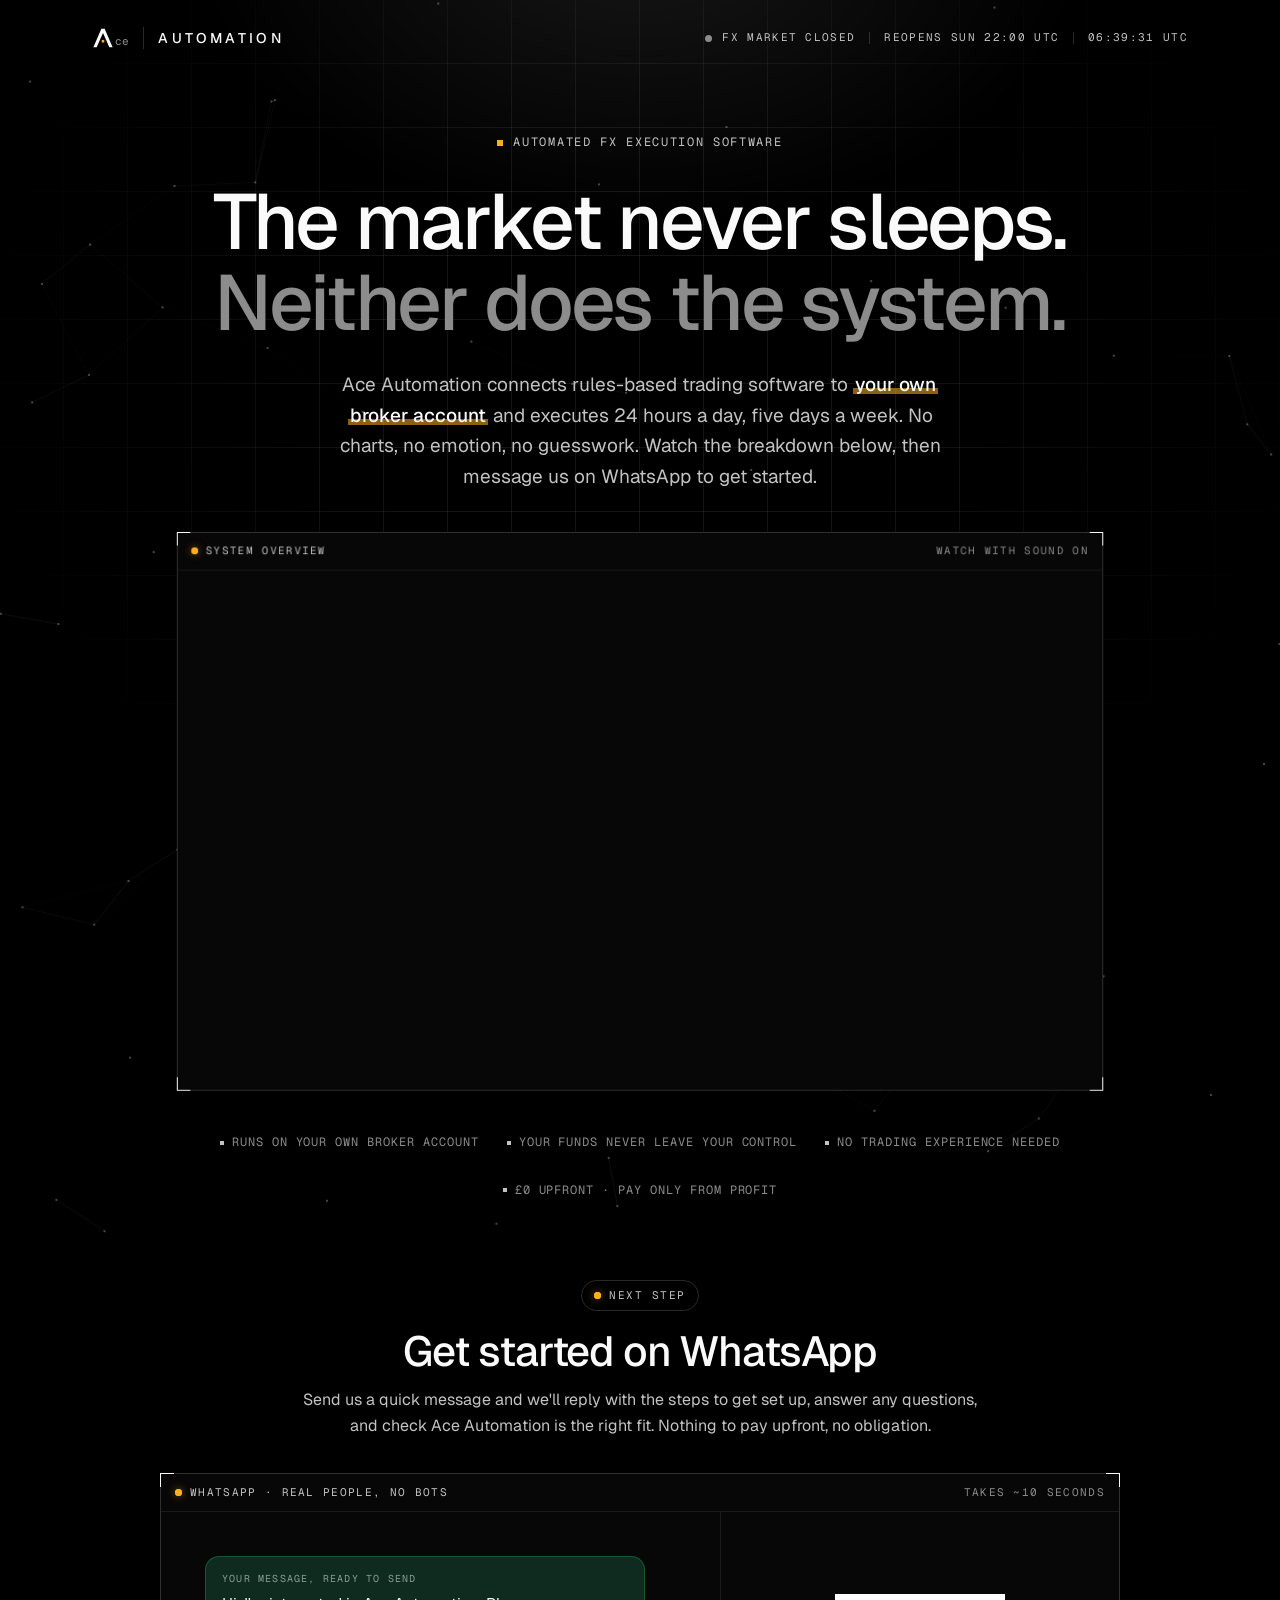
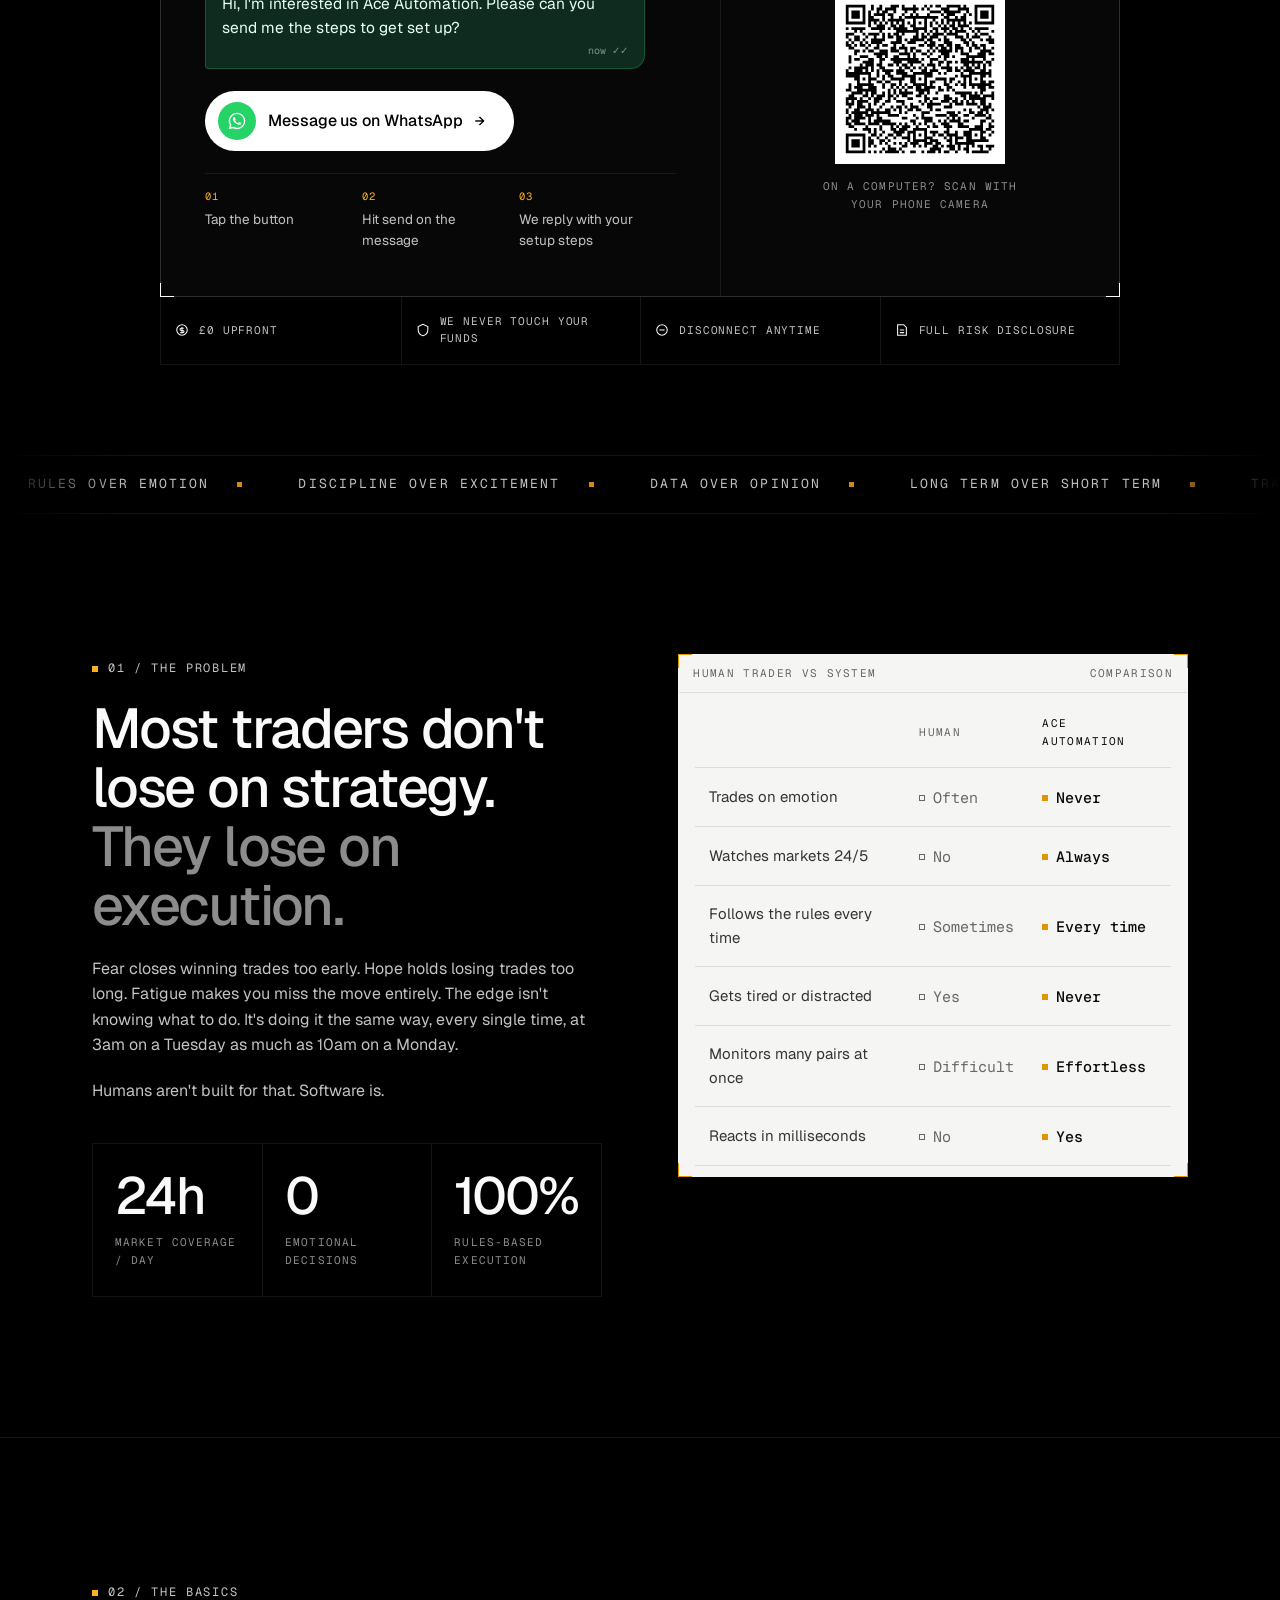
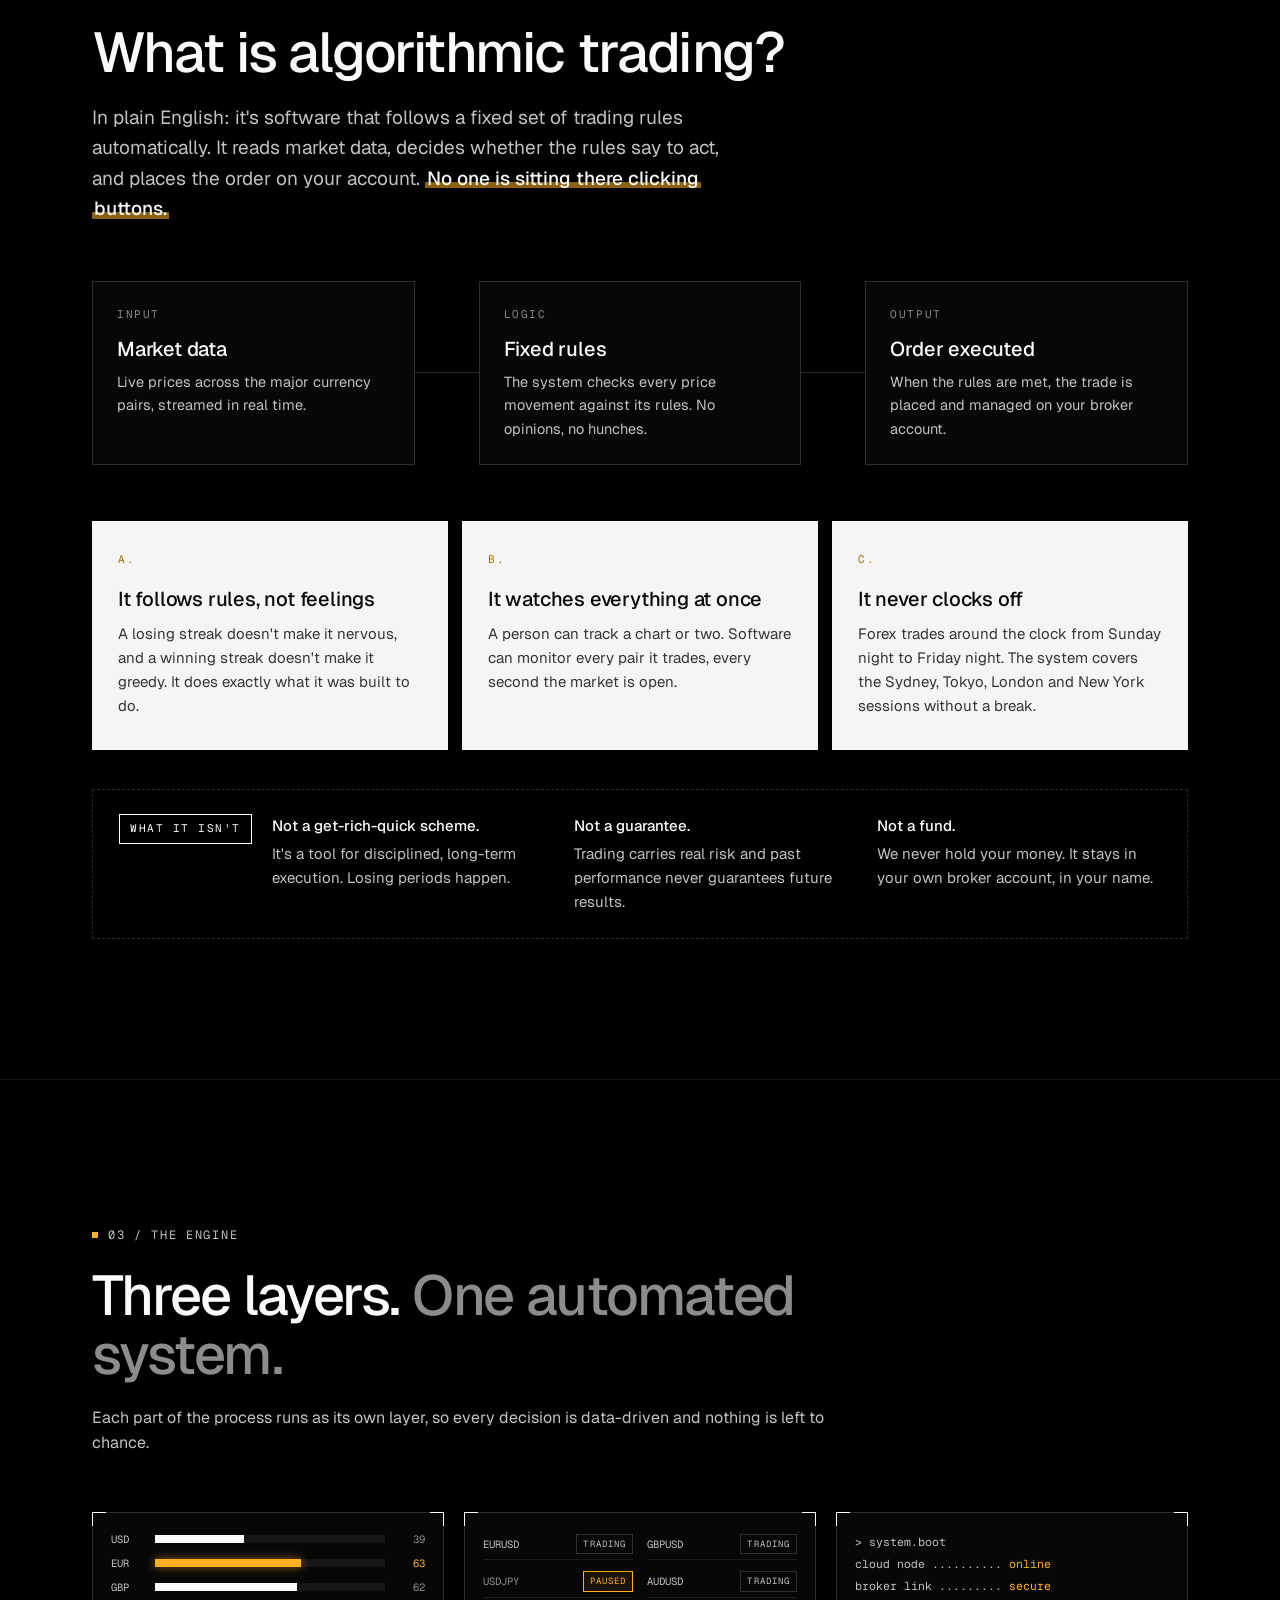
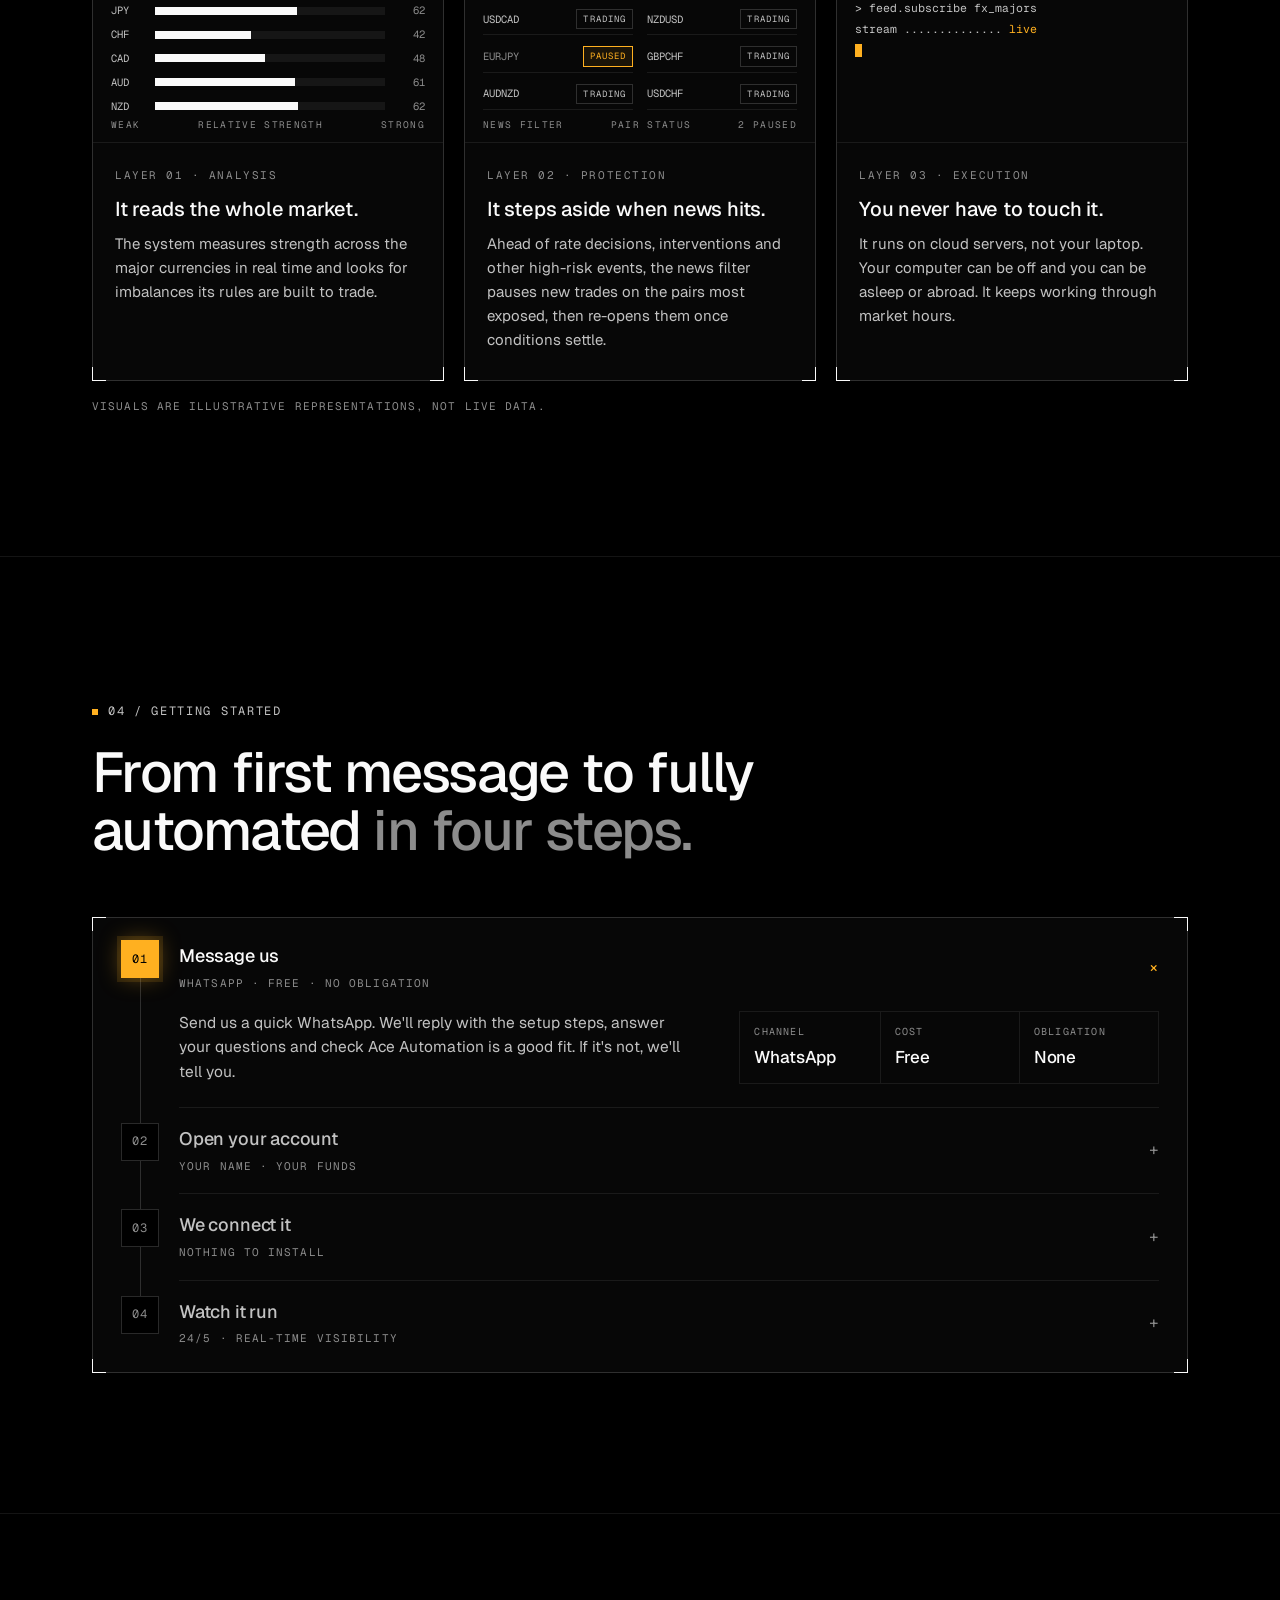
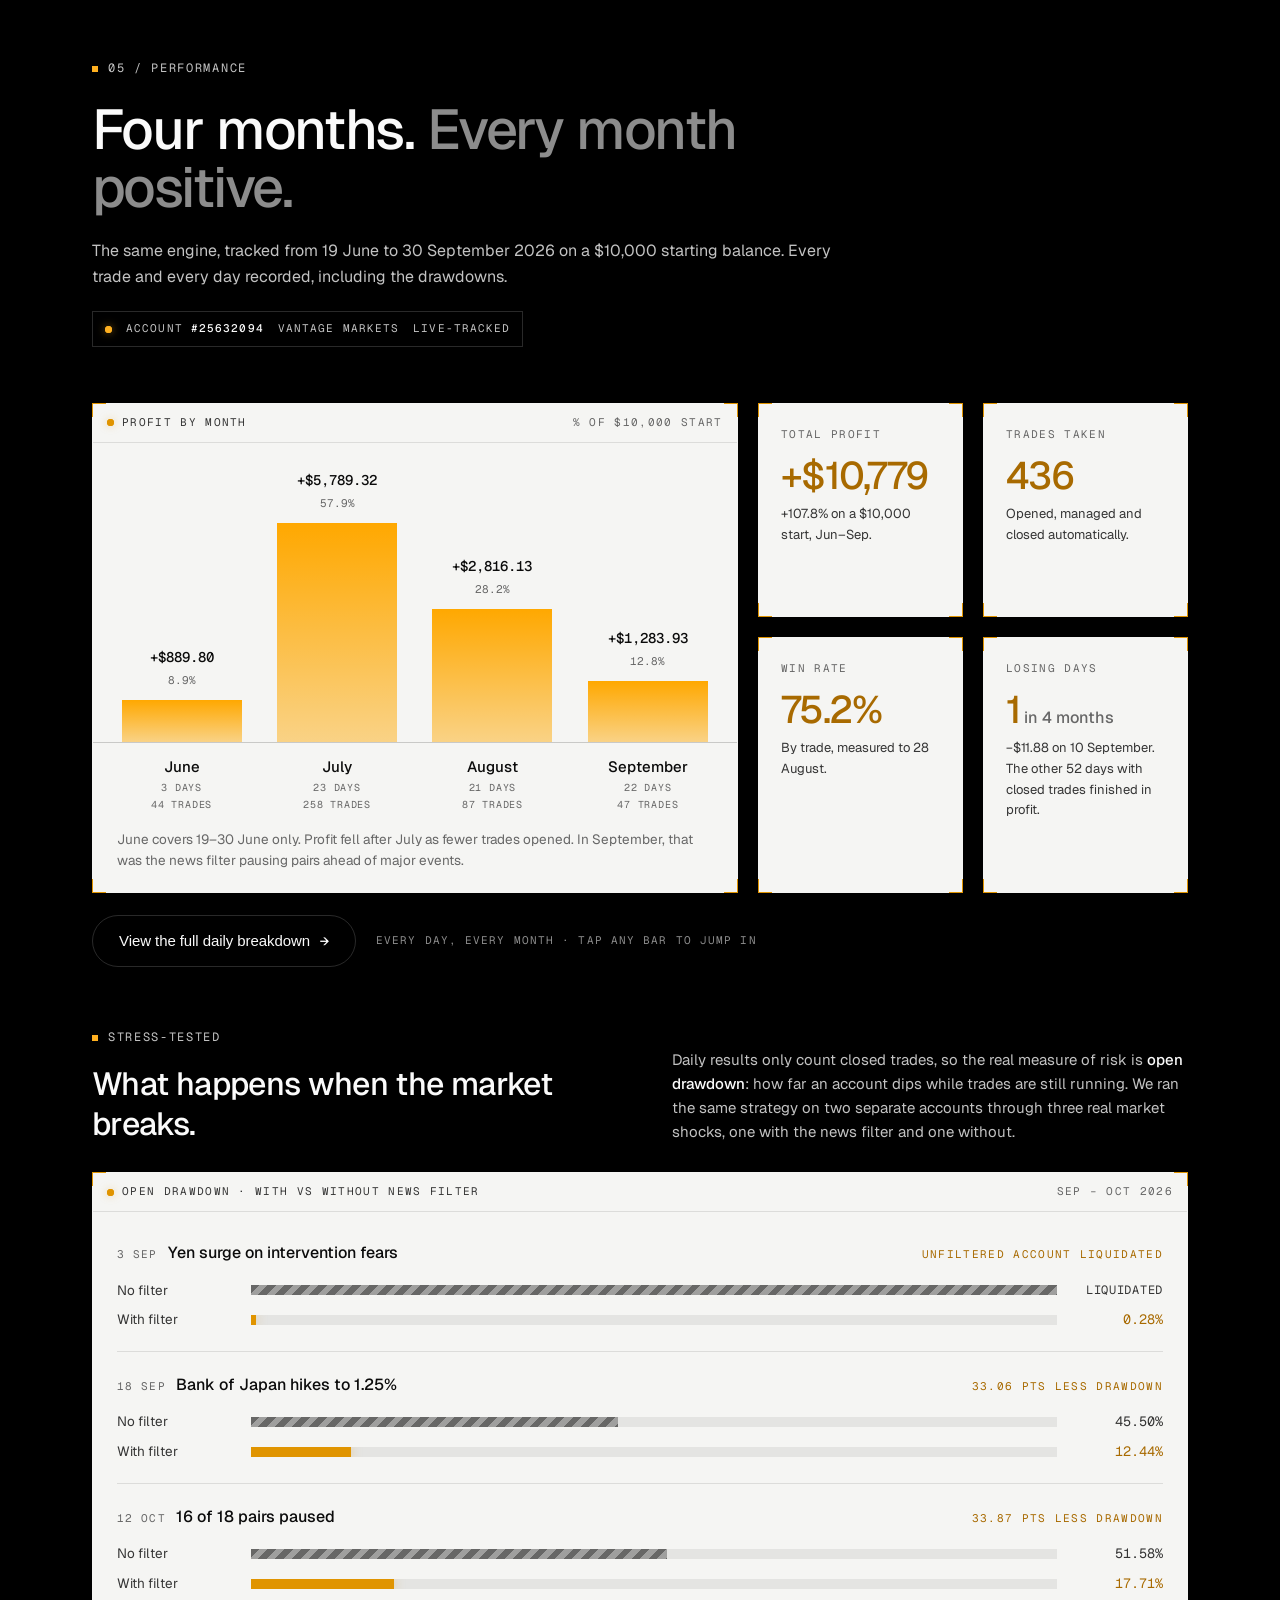
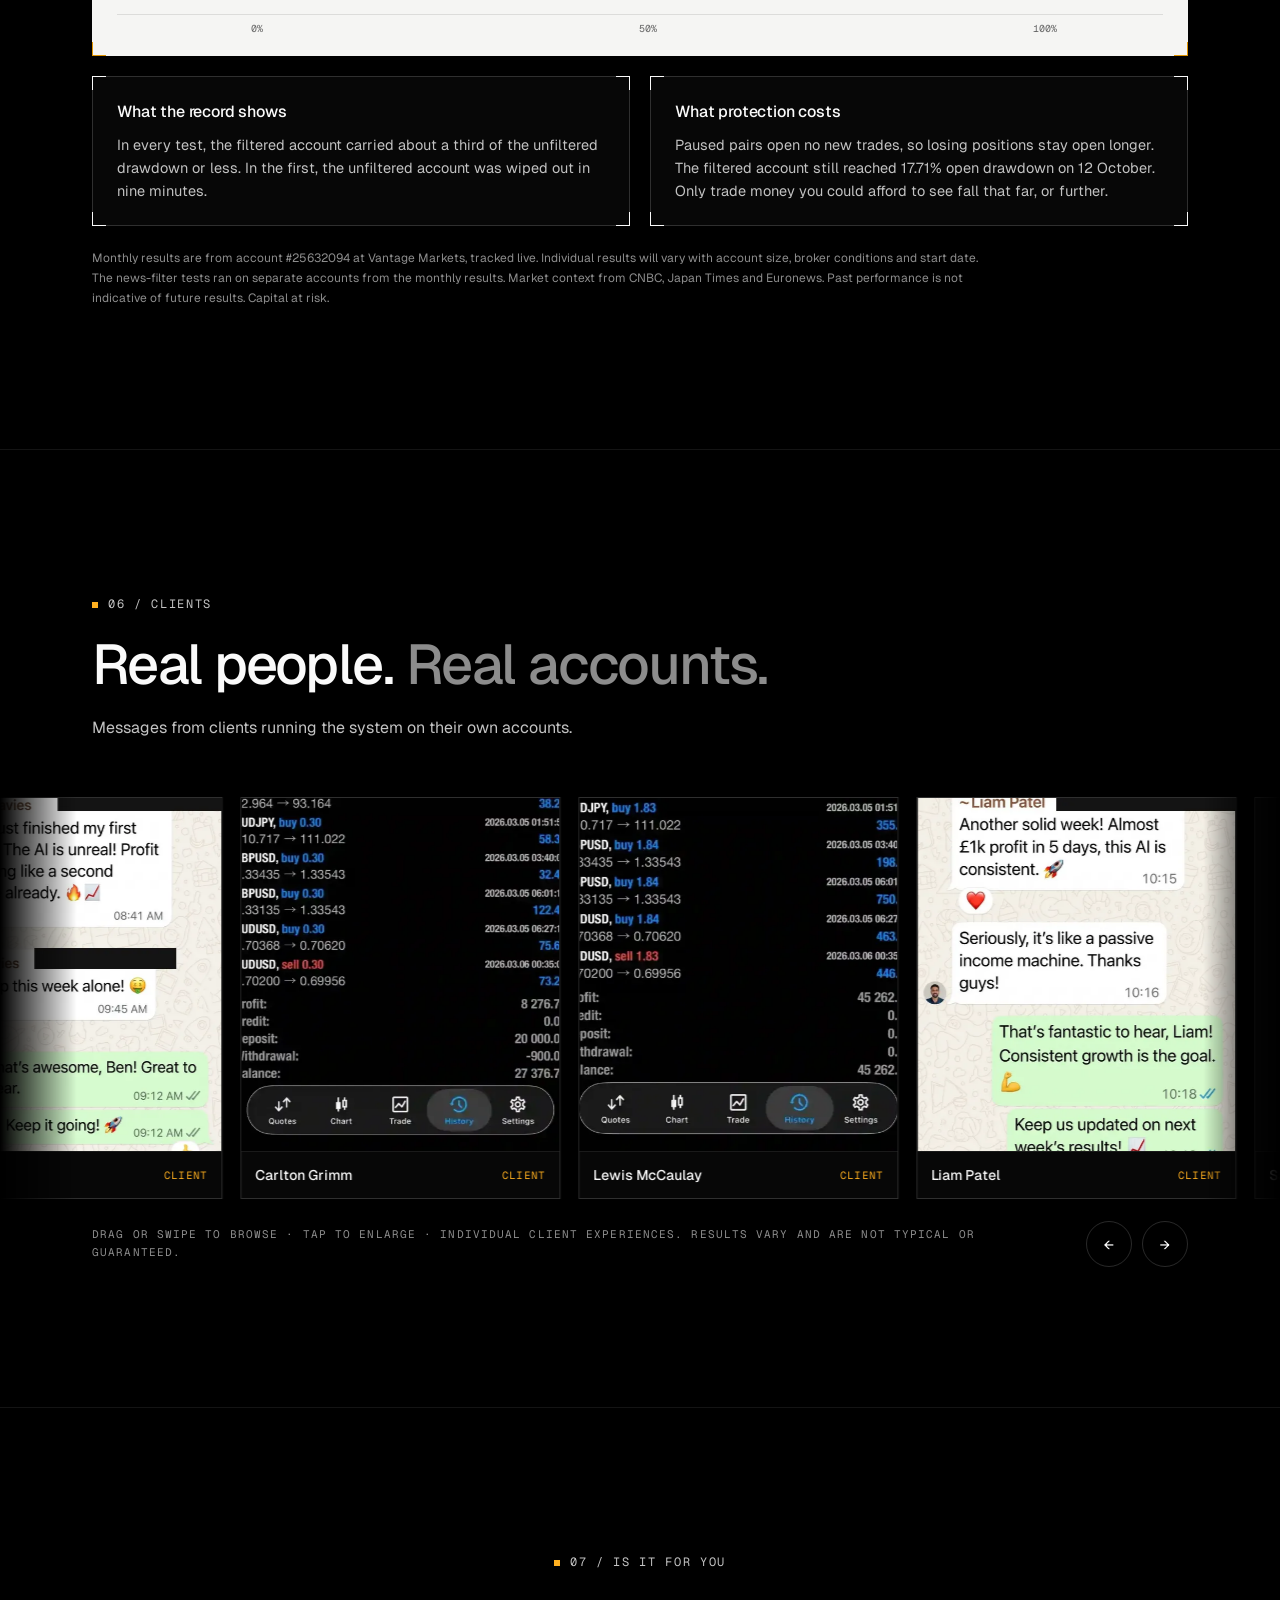
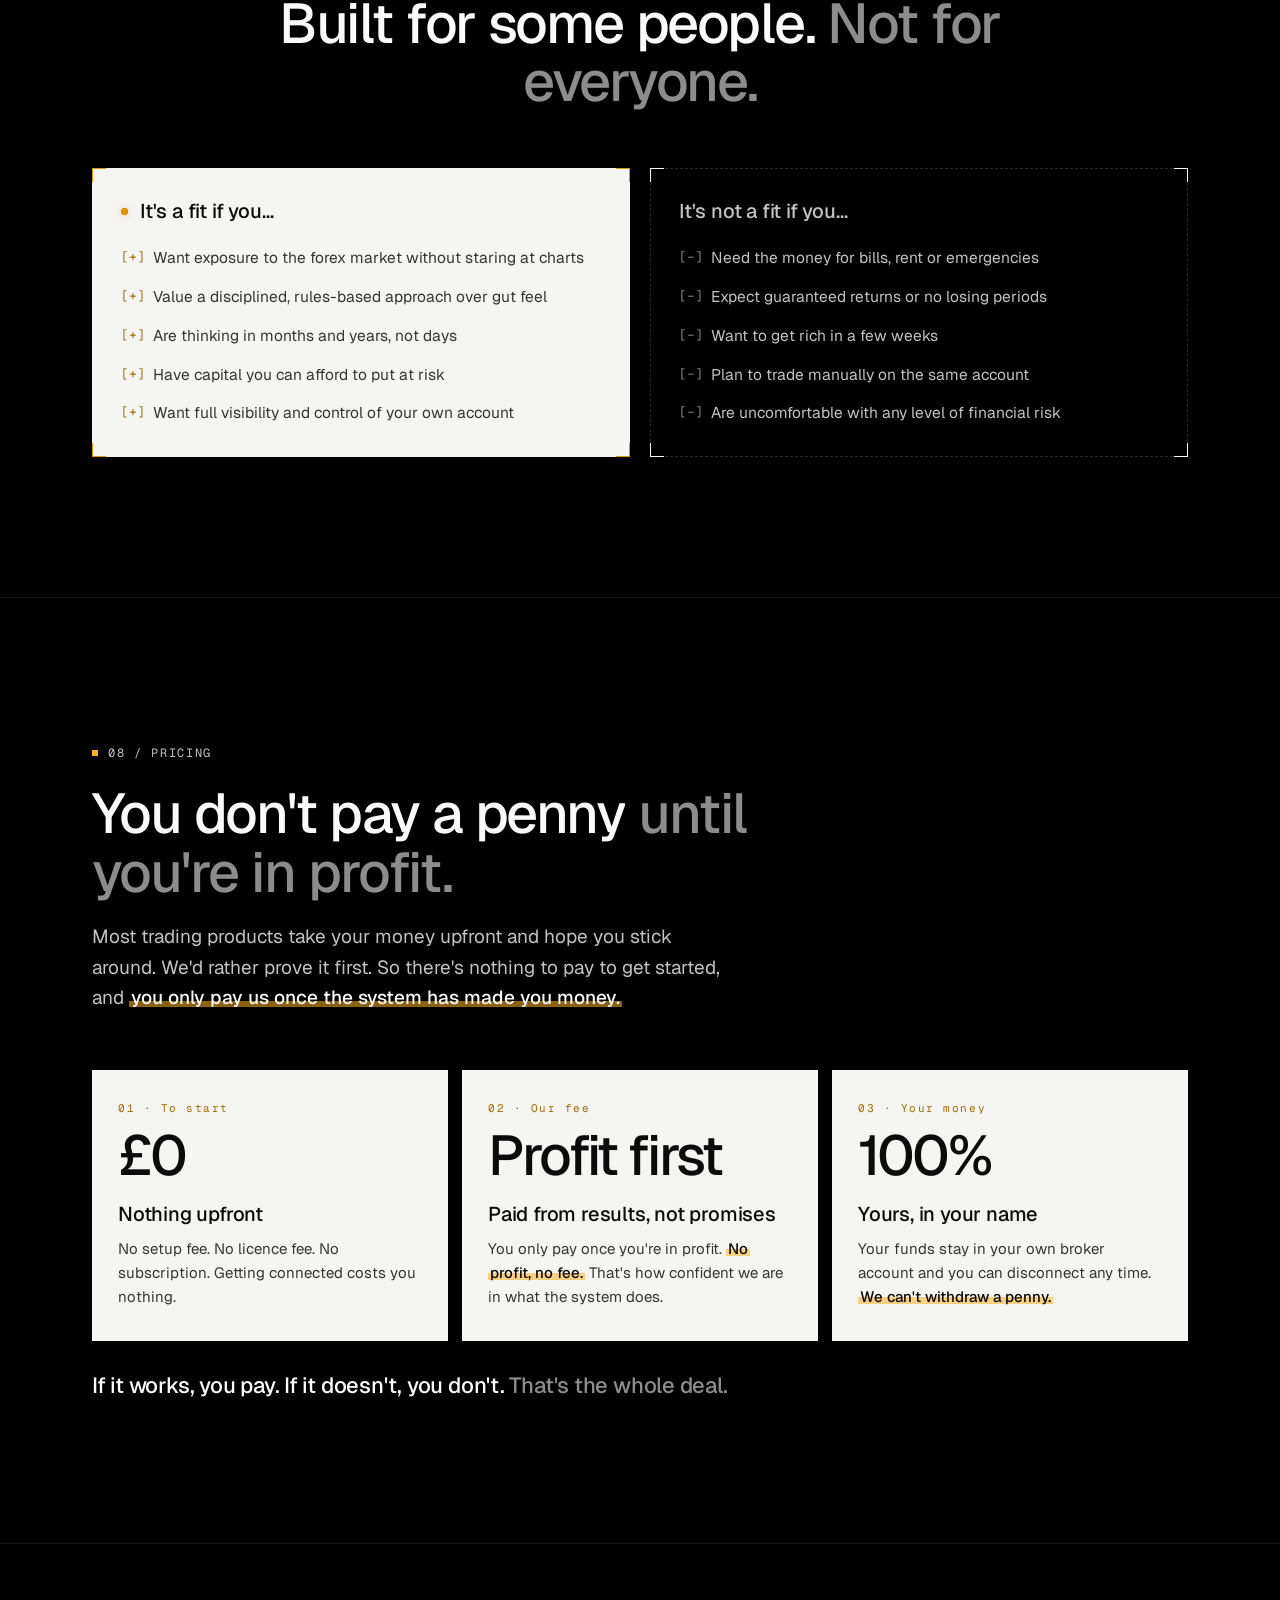
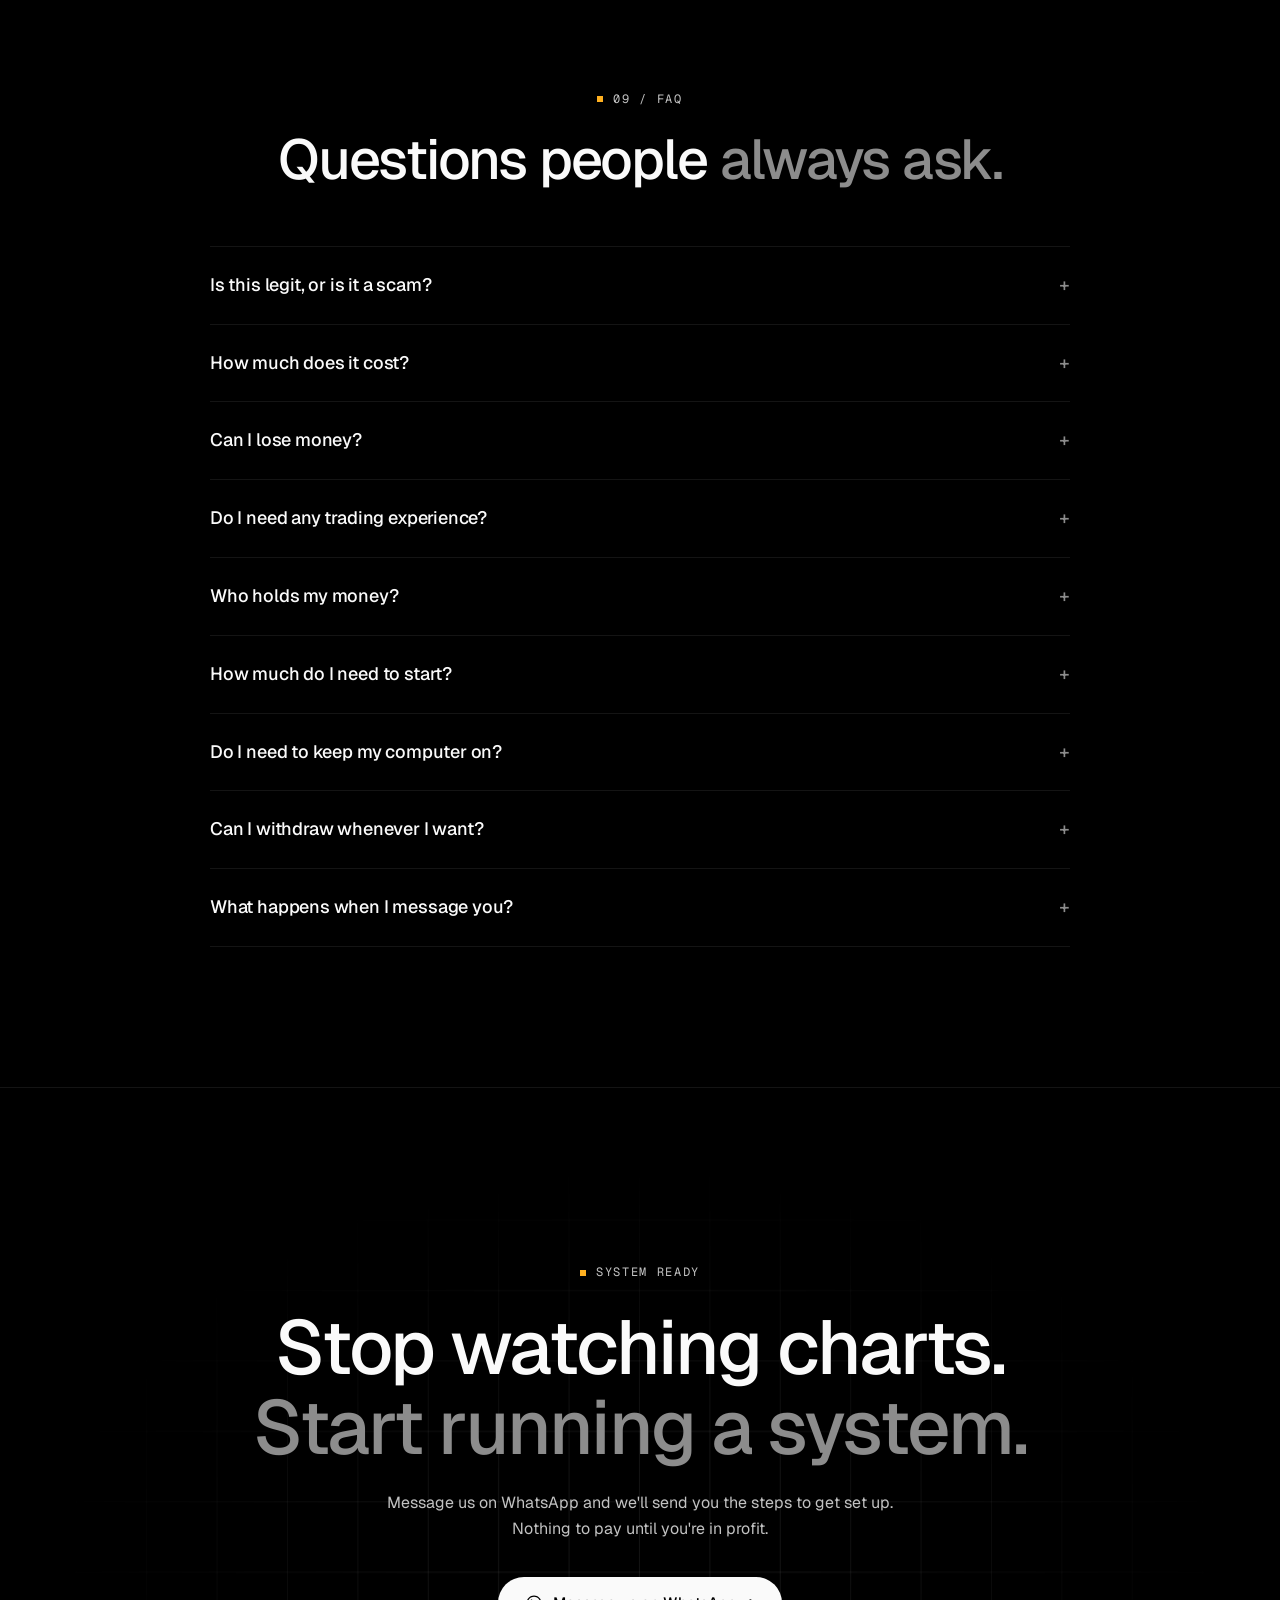
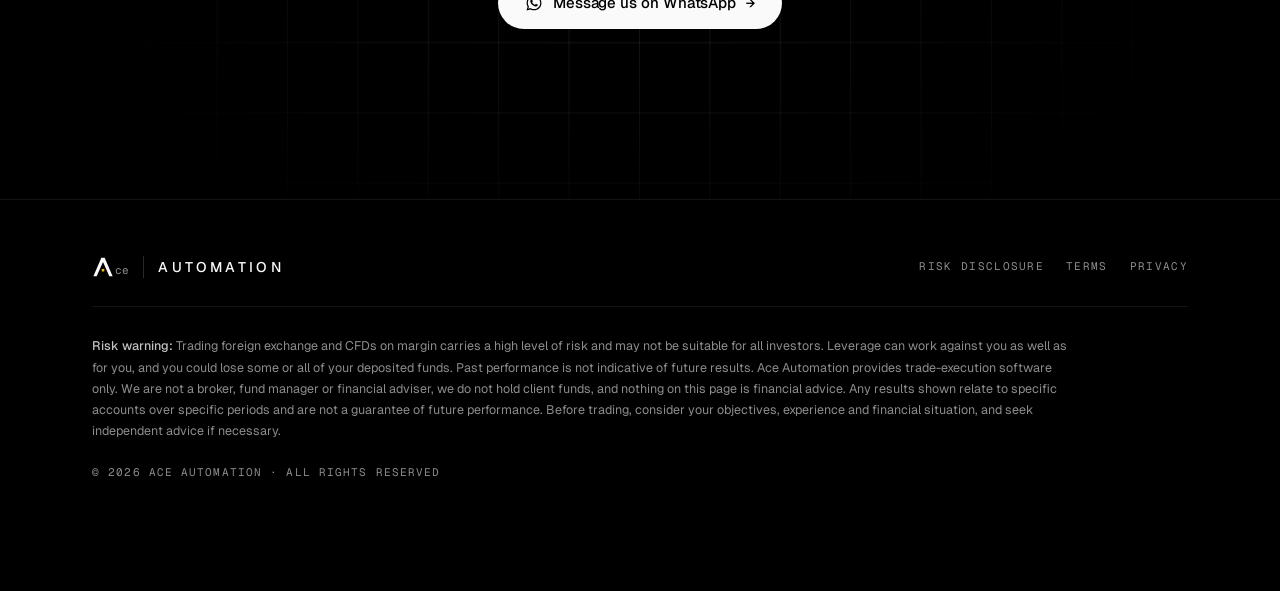
==== commit bbd04834: "Restore the original Ace Automation lander (undo the AlgoX-content swap) Co-Authored-By: Claude Opus" ====
--- a/index.html
+++ b/index.html
@@ -1,289 +1,1307 @@
 <!doctype html>
-<html lang="en-GB">
+<html lang="en">
 <head>
-<meta charset="utf-8"><meta name="viewport" content="width=device-width, initial-scale=1">
-<title>Ace Automation | Automated FX Trading with a Public Track Record</title><meta name="description" content="Ace Automation runs a rules-based FX strategy on your own MT4 or MT5 account with our broker partner. Two live accounts on public record at Myfxbook. The only fee is 20% of closed-trade profit.">
-<link rel="canonical" href="https://www.aceautomation.io/">
+<meta charset="utf-8">
+<meta name="viewport" content="width=device-width, initial-scale=1, viewport-fit=cover">
+<title>Ace Automation — Automated FX Execution</title>
+<meta name="description" content="Ace Automation connects rules-based trading software to your own broker account and executes 24/5. No charts, no emotion, no guesswork.">
 <meta name="theme-color" content="#000000">
-<meta property="og:type" content="website"><meta property="og:site_name" content="Ace Automation"><meta property="og:locale" content="en_GB"><meta property="og:title" content="Ace Automation | Automated FX Trading with a Public Track Record"><meta property="og:description" content="Ace Automation runs a rules-based FX strategy on your own MT4 or MT5 account with our broker partner. Two live accounts on public record at Myfxbook. The only fee is 20% of closed-trade profit."><meta property="og:url" content="https://www.aceautomation.io/"><meta property="og:image" content="https://www.aceautomation.io/og.png"><meta property="og:image:width" content="1200"><meta property="og:image:height" content="630"><meta property="og:image:alt" content="Ace Automation automated FX trading"><meta name="twitter:card" content="summary_large_image"><meta name="twitter:title" content="Ace Automation | Automated FX Trading with a Public Track Record"><meta name="twitter:description" content="Ace Automation runs a rules-based FX strategy on your own MT4 or MT5 account with our broker partner. Two live accounts on public record at Myfxbook. The only fee is 20% of closed-trade profit."><meta name="twitter:image" content="https://www.aceautomation.io/og.png">
-<link rel="icon" href="/favicon.ico" sizes="any"><link rel="apple-touch-icon" href="/apple-touch-icon.png">
-<link rel="preconnect" href="https://fonts.googleapis.com"><link rel="preconnect" href="https://fonts.gstatic.com" crossorigin>
-<link rel="preload" as="style" href="https://fonts.googleapis.com/css2?family=Geist:wght@300..700&amp;family=Geist+Mono:wght@400..600&amp;display=swap" onload="this.onload=null;this.rel='stylesheet'"><noscript><link rel="stylesheet" href="https://fonts.googleapis.com/css2?family=Geist:wght@300..700&amp;family=Geist+Mono:wght@400..600&amp;display=swap"></noscript>
-<link rel="stylesheet" href="/assets/css/site.css?v=e5071516">
-<script type="application/ld+json">[{"@context":"https://schema.org","@type":"Organization","name":"Ace Automation","alternateName":"Ace Automation","url":"https://www.aceautomation.io/","logo":"https://www.aceautomation.io/ace-icon-tile.png","founder":{"@type":"Person","name":"Kane Fernando"},"description":"Systematic FX trading software that runs on the client's own MT4/MT5 account with our broker partner. Fee: 20% of profit from closed trades.","sameAs":[]},{"@context":"https://schema.org","@type":"WebSite","name":"Ace Automation","url":"https://www.aceautomation.io/"},{"@context":"https://schema.org","@type":"FAQPage","mainEntity":[{"@type":"Question","name":"How do I get started, and how long does it take?","acceptedAnswer":{"@type":"Answer","text":"Opening and funding a broker account takes around 45 minutes. You can begin with our client sign-up link and then message the team so that we can connect Ace Automation. Once we have your details, Ace Automation is usually trading within 12 to 24 hours. After that there are no charts to analyse and no trades for you to place or manage."}},{"@type":"Question","name":"How much do I need to start?","acceptedAnswer":{"@type":"Answer","text":"The minimum balance is $10,000. Trade sizes are set from your balance, so profits and losses move in proportion to the account. You can add funds later if you wish."}},{"@type":"Question","name":"Which broker do I need, and can I use one I already have?","acceptedAnswer":{"@type":"Answer","text":"New clients connect through our partner broker on MetaTrader 4 or MetaTrader 5, so you will need a live account with them in your own name. There is nothing to install, and our team collects the login details directly with you."}},{"@type":"Question","name":"Do I need to keep my computer on?","acceptedAnswer":{"@type":"Answer","text":"No. Ace Automation runs on cloud servers rather than on your own machine, so it trades through market hours whether your computer is on or off."}},{"@type":"Question","name":"What does it cost, and are there other fees?","acceptedAnswer":{"@type":"Answer","text":"Connecting and running Ace Automation is free. The only charge is 20% of the profit from closed trades. For clients at our partner broker it is deducted automatically at the end of each month, or when you stop using Ace Automation, and no fee is due for a month without profit. There are no subscription, set-up, data or exit fees, and no minimum term. Ace Automation also receives a volume rebate from the broker; this is paid by the broker and is not deducted from your account."}},{"@type":"Question","name":"Can I withdraw my money whenever I want?","acceptedAnswer":{"@type":"Answer","text":"Yes. Your funds stay in your own brokerage account, and Ace Automation never holds them or withdraws them. The only money that leaves the account for us is our profit share, which is deducted automatically on partner broker accounts. You withdraw directly through the broker, and bank transfers usually arrive within two to five working days. Please message us before a large withdrawal so that open trades can be managed properly."}},{"@type":"Question","name":"What happens if I want to stop?","acceptedAnswer":{"@type":"Answer","text":"You can stop at any time. Please message us on WhatsApp first, so that we can wind the account down and close open trades in an orderly way. If an account is simply disconnected, any open trades are closed automatically at market, which during a drawdown can turn a temporary loss into a realised one. Any fee already due remains payable."}},{"@type":"Question","name":"I am already a client. What applies to me?","acceptedAnswer":{"@type":"Answer","text":"If you are already connected through another broker, nothing changes for you. Clients who joined before our current broker partnership are invoiced for their profit share. Existing members on a fixed monthly plan keep that plan and can manage it on the member page. Tiers are assessed on the account's average balance across the billing month, and account size includes any trading credit bonuses."}},{"@type":"Question","name":"Can I lose money, and how deep has drawdown been?","acceptedAnswer":{"@type":"Answer","text":"Yes, you can lose money. Ace Automation keeps trades open through adverse moves, so the account spends periods in floating drawdown, which is the fall in value while trades are still open, measured from the account's previous high. The largest so far is 23.05% on R1 and 46.47% on R2. Drawdown builds gradually and reduces as trades close in profit, and both accounts have since reached new highs, which is not guaranteed to happen again. Only invest capital that you can afford to lose and could leave in place through a deep drawdown."}},{"@type":"Question","name":"What is the win rate?","acceptedAnswer":{"@type":"Answer","text":"On the two public Myfxbook accounts, 1,002 of 1,056 trades on R1 and 1,177 of 1,268 on R2 have closed in profit, which is around 94%. A high win rate does not mean low risk. Floating drawdown is a normal part of how Ace Automation trades, returns vary from month to month, and you can lose money."}},{"@type":"Question","name":"What protects my account?","acceptedAnswer":{"@type":"Answer","text":"Ace Automation applies 15 risk-management rules automatically. The main ones are these: new entries pause at 25% drawdown on R1 and 50% on R2, the number of open positions scales with account size, the margin level is kept above 200%, lot size is set from the balance, and a recovery routine reduces exposure quickly in volatile conditions. Open trades are still managed after a pause, so drawdown can in principle go beyond those levels, although neither account has reached them so far."}},{"@type":"Question","name":"Can I change my lot size?","acceptedAnswer":{"@type":"Answer","text":"Not directly. Lot size is set automatically from your balance and your risk level, and it grows as the balance grows. Ace Automation also monitors margin and may reduce sizes slightly during a drawdown to protect the account. If you would like more or less risk, speak to us about moving between R1 and R2. Please do not change trades yourself, as this interferes with how Ace Automation manages risk."}}]}]</script>
+<meta property="og:title" content="Ace Automation — Automated FX Execution">
+<meta property="og:description" content="Rules-based trading software that runs on your own broker account, 24 hours a day, 5 days a week.">
+<meta property="og:type" content="website">
+<link rel="icon" type="image/svg+xml" href="data:image/svg+xml,%3Csvg%20xmlns%3D%22http%3A%2F%2Fwww.w3.org%2F2000%2Fsvg%22%20viewBox%3D%220%200%2032%2032%22%3E%3Crect%20width%3D%2232%22%20height%3D%2232%22%20rx%3D%227%22%2F%3E%3Cg%20transform%3D%22translate%284%204%29%22%3E%3Cpolygon%20fill%3D%22%23fafafa%22%20points%3D%2210.2%2C2%2013.8%2C2%2022.5%2C22%2018.9%2C22%2012%2C6.6%205.1%2C22%201.5%2C22%22%2F%3E%3Crect%20fill%3D%22%23ffb020%22%20x%3D%2210.4%22%20y%3D%2213.9%22%20width%3D%223.2%22%20height%3D%223.2%22%2F%3E%3C%2Fg%3E%3C%2Fsvg%3E">
+<link rel="preconnect" href="https://fonts.googleapis.com">
+<link rel="preconnect" href="https://fonts.gstatic.com" crossorigin>
+<link href="https://fonts.googleapis.com/css2?family=Geist:wght@300..700&family=Geist+Mono:wght@400..600&display=swap" rel="stylesheet">
+<link rel="preconnect" href="https://fast.wistia.com">
+
+<!-- ===== VSL: Wistia ===== -->
+<script src="https://fast.wistia.com/player.js" async></script>
+<script src="https://fast.wistia.com/embed/vfcmtx6vb6.js" async type="module"></script>
+
+<style>
+:root{
+  --bg:#000;
+  --bg-1:#070707;
+  --bg-2:#0d0d0d;
+  --line:rgba(255,255,255,.08);
+  --line-2:rgba(255,255,255,.16);
+  --fg:#fafafa;
+  --fg-2:#c2c2c2;
+  --fg-3:#8c8c8c;
+  --accent:#ffb020;
+  --accent-glow:rgba(255,176,32,.55);
+  --sans:"Geist","Helvetica Neue",Arial,sans-serif;
+  --mono:"Geist Mono",ui-monospace,SFMono-Regular,Menlo,monospace;
+  --max:1160px;
+  --gut:clamp(16px,4vw,32px);
+  --ease:cubic-bezier(.2,.7,.2,1);
+}
+*,*::before,*::after{box-sizing:border-box}
+html{scroll-behavior:smooth;-webkit-text-size-adjust:100%}
+body{margin:0;background:var(--bg);color:var(--fg);font-family:var(--sans);font-size:16px;line-height:1.6;-webkit-font-smoothing:antialiased;overflow-x:hidden;overflow-x:clip}
+html{overflow-x:hidden;overflow-x:clip}
+img,svg{display:block}
+a{color:inherit;text-decoration:none}
+::selection{background:var(--accent);color:#000}
+
+.wrap{max-width:var(--max);margin:0 auto;padding:0 var(--gut)}
+.mono{font-family:var(--mono)}
+.dim{color:var(--fg-3)}
+.eyebrow{font-family:var(--mono);font-size:12px;letter-spacing:.14em;text-transform:uppercase;color:var(--fg-2);display:inline-flex;align-items:center;gap:10px}
+.eyebrow::before{content:"";width:6px;height:6px;background:var(--accent);display:inline-block}
+
+h1,h2,h3{font-weight:500;margin:0;letter-spacing:-.03em;line-height:1.05}
+h1{font-size:clamp(38px,6.6vw,78px)}
+h2{font-size:clamp(32px,4.6vw,56px);letter-spacing:-.028em}
+h3{font-size:20px;letter-spacing:-.01em;line-height:1.25}
+p{margin:0;color:var(--fg-2)}
+.lede{font-size:clamp(17px,1.6vw,19px);line-height:1.6;max-width:640px}
+
+/* ---------- Buttons ---------- */
+.btn{display:inline-flex;align-items:center;justify-content:center;gap:10px;height:52px;padding:0 26px;border-radius:999px;font-weight:500;font-size:15px;letter-spacing:-.005em;transition:transform .2s var(--ease),background .2s,color .2s,border-color .2s;cursor:pointer;border:1px solid transparent;white-space:nowrap}
+.btn-primary{background:var(--fg);color:#000}
+.btn-primary:hover{transform:translateY(-1px);background:#fff}
+.btn-ghost{background:transparent;border-color:var(--line-2);color:var(--fg)}
+.btn-ghost:hover{border-color:var(--fg)}
+.btn .arr{font-family:var(--mono);transition:transform .2s var(--ease)}
+.btn:hover .arr{transform:translateY(2px)}
+
+/* ---------- Frame with crosshair corners ---------- */
+.frame{position:relative;border:1px solid var(--line-2);background:var(--bg-1)}
+.frame::before,.frame::after,.frame>.c1,.frame>.c2{content:"";position:absolute;width:14px;height:14px;border-color:var(--fg);border-style:solid;pointer-events:none;z-index:2}
+.frame::before{top:-1px;left:-1px;border-width:1px 0 0 1px}
+.frame::after{top:-1px;right:-1px;border-width:1px 1px 0 0}
+.frame>.c1{bottom:-1px;left:-1px;border-width:0 0 1px 1px}
+.frame>.c2{bottom:-1px;right:-1px;border-width:0 1px 1px 0}
+.frame-bar{display:flex;justify-content:space-between;align-items:center;gap:12px;padding:10px 14px;border-bottom:1px solid var(--line);font-family:var(--mono);font-size:11px;letter-spacing:.12em;text-transform:uppercase;color:var(--fg-3)}
+.frame-bar .live{display:inline-flex;align-items:center;gap:8px;color:var(--fg-2)}
+.dot{position:relative;display:inline-block;width:7px;height:7px;border-radius:50%;background:var(--accent);box-shadow:0 0 8px var(--accent-glow);flex:none;animation:breathe 1.8s ease-in-out infinite}
+.dot::before,.dot::after{content:"";position:absolute;inset:0;border-radius:50%;border:1px solid var(--accent);animation:ripple 1.8s cubic-bezier(.2,.6,.3,1) infinite}
+.dot::after{animation-delay:.9s}
+@keyframes ripple{0%{transform:scale(1);opacity:.9}100%{transform:scale(3.6);opacity:0}}
+@keyframes breathe{0%,100%{opacity:1}50%{opacity:.65}}
+.closed .dot{background:var(--fg-3);box-shadow:none;animation:none}
+.closed .dot::before,.closed .dot::after{display:none}
+
+/* ---------- Top bar ---------- */
+.top{position:absolute;top:0;left:0;right:0;z-index:20}
+.top .wrap{display:flex;justify-content:space-between;align-items:center;height:76px}
+.logo{display:inline-flex;align-items:center;gap:12px}
+.logo svg{width:22px;height:22px}
+.logo .sig{fill:var(--accent);animation:blink 2.4s steps(1) infinite}
+@keyframes blink{0%,70%{opacity:1}71%,100%{opacity:.15}}
+.logo{gap:0}
+.logo svg{margin-right:1px}
+.logo .ce{font-family:var(--mono);font-size:11px;line-height:1;letter-spacing:.02em;color:var(--fg-3);align-self:flex-end;margin-bottom:2px;transition:color .3s}
+.logo:hover .ce{color:var(--accent)}
+.logo .word{font-weight:500;font-size:14px;letter-spacing:.24em;color:var(--fg);margin-left:14px;padding-left:14px;border-left:1px solid var(--line-2);line-height:22px}
+.status{font-family:var(--mono);font-size:11px;letter-spacing:.12em;text-transform:uppercase;color:var(--fg-2);display:flex;align-items:center;gap:14px}
+.status .sep{width:1px;height:12px;background:var(--line-2)}
+
+/* ---------- Hero ---------- */
+.hero{position:relative;padding:128px 0 40px;overflow:hidden;isolation:isolate}
+.hero-bg{position:absolute;inset:0;z-index:-1;pointer-events:none}
+.grid{position:absolute;inset:-1px;background-image:linear-gradient(var(--line) 1px,transparent 1px),linear-gradient(90deg,var(--line) 1px,transparent 1px);background-size:64px 64px;-webkit-mask-image:radial-gradient(ellipse 70% 60% at 50% 30%,#000 30%,transparent 75%);mask-image:radial-gradient(ellipse 70% 60% at 50% 30%,#000 30%,transparent 75%)}
+.scan{position:absolute;left:0;right:0;height:220px;top:-220px;background:linear-gradient(180deg,transparent,rgba(255,255,255,.035) 70%,rgba(255,255,255,.06) 92%,transparent);-webkit-mask-image:radial-gradient(ellipse 60% 100% at 50% 50%,#000 30%,transparent 80%);mask-image:radial-gradient(ellipse 60% 100% at 50% 50%,#000 30%,transparent 80%);animation:scan 8s linear infinite}
+@keyframes scan{to{transform:translateY(1200px)}}
+#field{position:absolute;inset:0;width:100%;height:100%;opacity:.55}
+.glow{position:absolute;left:50%;top:-30%;width:900px;height:600px;transform:translateX(-50%);background:radial-gradient(closest-side,rgba(255,255,255,.09),transparent);filter:blur(10px)}
+
+.hero-head{text-align:center;max-width:920px;margin:0 auto}
+.hero-head .eyebrow{margin-bottom:28px}
+.hero-head h1 .dim{display:block}
+.hero-head .lede{margin:26px auto 0}
+
+.vsl{max-width:960px;margin:40px auto 0}
+.vsl .frame{transform-origin:50% 0;will-change:transform}
+.hero-head{will-change:transform,opacity}
+.vsl-inner{padding:0}
+wistia-player[media-id='vfcmtx6vb6']:not(:defined){background:center / contain no-repeat url('https://fast.wistia.com/embed/medias/vfcmtx6vb6/swatch');display:block;filter:blur(5px);padding-top:56.25%}
+.vsl-note{display:flex;justify-content:center;gap:28px;flex-wrap:wrap;margin-top:22px;font-family:var(--mono);font-size:12px;letter-spacing:.08em;text-transform:uppercase;color:var(--fg-3)}
+.vsl-note span{display:inline-flex;align-items:center;gap:8px}
+.vsl-note span::before{content:"";width:4px;height:4px;background:var(--fg-2)}
+
+/* ---------- Apply ---------- */
+.apply{padding:40px 0 90px;scroll-margin-top:20px}
+.apply-head{text-align:center;max-width:700px;margin:0 auto 34px}
+.apply-head h2{font-size:clamp(28px,3.6vw,42px)}
+.apply-head p{margin-top:14px}
+.step-tag{display:inline-flex;gap:8px;align-items:center;font-family:var(--mono);font-size:11px;letter-spacing:.14em;text-transform:uppercase;color:var(--fg-2);border:1px solid var(--line-2);border-radius:999px;padding:6px 12px;margin-bottom:18px}
+.form-frame{max-width:960px;margin:0 auto}
+.wa-panel{display:grid;grid-template-columns:1.4fr 1fr;align-items:stretch}
+.wa-main{padding:clamp(24px,4vw,44px);display:flex;flex-direction:column;gap:22px}
+.wa-bubble{align-self:flex-start;max-width:440px;background:#0f2a1f;border:1px solid rgba(37,211,102,.28);color:#e9fff3;padding:14px 16px 10px;border-radius:14px 14px 14px 4px;font-size:15.5px;line-height:1.5;position:relative}
+.wa-bubble small{display:block;font-family:var(--mono);font-size:10px;letter-spacing:.12em;text-transform:uppercase;color:rgba(233,255,243,.55);margin-bottom:6px}
+.wa-bubble time{display:block;text-align:right;font-family:var(--mono);font-size:10px;color:rgba(233,255,243,.5);margin-top:4px}
+.btn-wa{background:#fff;color:#000;height:60px;padding:0 28px 0 12px;font-size:16px;gap:12px;align-self:flex-start}
+.btn-wa .wa-dot{width:38px;height:38px;border-radius:50%;background:#25d366;color:#fff;display:grid;place-items:center;flex:none}
+.btn-wa:hover{background:#fff;transform:translateY(-1px);box-shadow:0 10px 30px -10px rgba(37,211,102,.55)}
+.wa-ic{width:20px;height:20px}
+.wa-steps{list-style:none;margin:0;padding:0;display:grid;grid-template-columns:repeat(3,1fr);border-top:1px solid var(--line)}
+.wa-steps li{padding:14px 12px 0 0;font-size:13.5px;color:var(--fg-2)}
+.wa-steps b{display:block;font-family:var(--mono);font-size:10.5px;letter-spacing:.12em;color:var(--accent);font-weight:400;margin-bottom:4px}
+.wa-qr{border-left:1px solid var(--line);display:flex;flex-direction:column;align-items:center;justify-content:center;gap:14px;padding:28px;text-align:center}
+.wa-qr .qr{width:170px;height:170px;background:#fff;padding:8px}
+.wa-qr .qr path{fill:#000}
+.wa-qr p{font-family:var(--mono);font-size:11px;letter-spacing:.1em;text-transform:uppercase;color:var(--fg-3);max-width:200px}
+.btn-primary .wa-ic{width:18px;height:18px}
+@media (max-width:860px){.wa-panel{grid-template-columns:1fr}.wa-qr{display:none}.btn-wa{align-self:stretch;justify-content:flex-start}.wa-steps{grid-template-columns:1fr;gap:4px}.wa-steps li{padding-top:10px}}
+.trust{max-width:960px;margin:0 auto;display:grid;grid-template-columns:repeat(4,1fr);border:1px solid var(--line);border-top:0}
+.trust div{padding:16px 14px;font-family:var(--mono);font-size:11px;letter-spacing:.08em;text-transform:uppercase;color:var(--fg-2);display:flex;gap:10px;align-items:center;border-left:1px solid var(--line)}
+.trust div:first-child{border-left:0}
+.trust svg{width:14px;height:14px;flex:none}
+
+/* ---------- Marquee ---------- */
+.marquee{border-top:1px solid var(--line);border-bottom:1px solid var(--line);overflow:hidden;padding:18px 0;-webkit-mask-image:linear-gradient(90deg,transparent,#000 10%,#000 90%,transparent);mask-image:linear-gradient(90deg,transparent,#000 10%,#000 90%,transparent)}
+.marquee-track{display:flex;width:max-content;animation:marq 40s linear infinite}
+.marquee-track span{font-family:var(--mono);font-size:13px;letter-spacing:.16em;text-transform:uppercase;color:var(--fg-2);padding:0 28px;display:inline-flex;align-items:center;gap:28px;white-space:nowrap}
+.marquee-track span::after{content:"";width:5px;height:5px;background:var(--accent);opacity:.8}
+@keyframes marq{to{transform:translateX(-50%)}}
+
+/* ---------- Sections ---------- */
+section.block{padding:clamp(80px,11vw,140px) 0;border-bottom:1px solid var(--line);position:relative}
+.sec-head{max-width:760px;margin-bottom:56px}
+.sec-head .eyebrow{margin-bottom:22px}
+.sec-head p{margin-top:20px}
+.sec-head.center{text-align:center;margin-left:auto;margin-right:auto}
+
+.split{display:grid;grid-template-columns:1fr 1fr;gap:clamp(32px,6vw,80px);align-items:start}
+
+/* Problem stats */
+.stats{display:grid;grid-template-columns:repeat(3,1fr);border:1px solid var(--line);margin-top:40px}
+.stat{padding:26px 22px;border-left:1px solid var(--line)}
+.stat:first-child{border-left:0}
+.stat .n{font-size:clamp(36px,4.4vw,52px);font-weight:500;letter-spacing:-.04em;line-height:1}
+.stat .l{font-family:var(--mono);font-size:11px;letter-spacing:.1em;text-transform:uppercase;color:var(--fg-3);margin-top:12px}
+
+/* Comparison table */
+.vs{width:100%;border-collapse:collapse;font-size:15px}
+.vs th,.vs td{padding:16px 14px;border-bottom:1px solid var(--line);text-align:left}
+.vs th{font-family:var(--mono);font-size:11px;letter-spacing:.12em;text-transform:uppercase;color:var(--fg-3);font-weight:400}
+.vs td:first-child{color:var(--fg-2)}
+.vs td:nth-child(2){color:var(--fg-3)}
+.vs td:nth-child(3){color:var(--fg);font-weight:500}
+.vs th:nth-child(3){color:var(--fg)}
+.vs .x{font-family:var(--mono);display:inline-flex;align-items:center;gap:8px}
+.vs .x::before{content:"";width:6px;height:6px;border:1px solid currentColor}
+.vs td:nth-child(3) .x::before{background:var(--accent);border-color:var(--accent)}
+
+/* Pipeline (education) */
+.pipe{display:grid;grid-template-columns:1fr auto 1fr auto 1fr;align-items:stretch;gap:0;margin-bottom:56px}
+.pipe-node{border:1px solid var(--line-2);padding:24px;background:var(--bg-1)}
+.pipe-node .k{font-family:var(--mono);font-size:11px;letter-spacing:.14em;color:var(--fg-3);text-transform:uppercase}
+.pipe-node h3{margin:14px 0 8px}
+.pipe-node p{font-size:14.5px}
+.pipe-link{width:64px;position:relative;align-self:center;height:1px;background:var(--line-2);overflow:hidden}
+.pipe-link::after{content:"";position:absolute;top:0;left:-30%;width:30%;height:1px;background:linear-gradient(90deg,transparent,#fff);animation:flow 1.8s linear infinite}
+@keyframes flow{to{left:100%}}
+
+.cards{display:grid;grid-template-columns:repeat(3,1fr);gap:1px;background:var(--line);border:1px solid var(--line)}
+.card{background:var(--bg);padding:30px 26px 32px}
+.card .idx{font-family:var(--mono);font-size:11px;color:var(--fg-3);letter-spacing:.14em}
+.card h3{margin:18px 0 10px}
+.card p{font-size:15px}
+
+.not{margin-top:40px;border:1px dashed var(--line-2);padding:24px 26px;display:grid;grid-template-columns:auto 1fr;gap:20px;align-items:start}
+.not .tag{font-family:var(--mono);font-size:11px;letter-spacing:.14em;text-transform:uppercase;border:1px solid var(--fg);padding:5px 10px}
+.not ul{margin:0;padding:0;list-style:none;display:grid;grid-template-columns:repeat(3,1fr);gap:18px}
+.not li{font-size:15px;color:var(--fg-2)}
+.not li strong{color:var(--fg);font-weight:500;display:block;margin-bottom:4px}
+
+/* Engine */
+.engine{display:grid;grid-template-columns:repeat(3,1fr);gap:20px}
+.eng{display:flex;flex-direction:column}
+.eng .viz{height:230px;border-bottom:1px solid var(--line);position:relative;overflow:hidden}
+.eng .txt{padding:24px 22px 28px}
+.eng .txt .k{font-family:var(--mono);font-size:11px;letter-spacing:.14em;color:var(--fg-3);text-transform:uppercase}
+.eng .txt h3{margin:12px 0 10px}
+.eng .txt p{font-size:15px}
+
+.meter{padding:18px 18px 10px;display:grid;gap:7px}
+.meter-row{display:grid;grid-template-columns:34px 1fr 30px;gap:10px;align-items:center;font-family:var(--mono);font-size:10.5px;color:var(--fg-2)}
+.meter-bar{height:8px;background:rgba(255,255,255,.06);position:relative}
+.meter-bar i{position:absolute;left:0;top:0;bottom:0;background:var(--fg);transition:width 1.6s var(--ease)}
+.meter-row .v{text-align:right;color:var(--fg-3)}
+.viz-cap{position:absolute;left:18px;right:18px;bottom:10px;display:flex;justify-content:space-between;font-family:var(--mono);font-size:9.5px;letter-spacing:.14em;color:var(--fg-3)}
+
+.pairs{position:absolute;inset:16px 18px 30px;display:grid;grid-template-columns:1fr 1fr;gap:6px 14px;align-content:start}
+.pair{display:flex;justify-content:space-between;align-items:center;font-family:var(--mono);font-size:10.5px;color:var(--fg-2);padding:5px 0;border-bottom:1px solid var(--line)}
+.pair s{text-decoration:none;font-size:9px;letter-spacing:.12em;padding:2px 6px;border:1px solid var(--line-2);color:var(--fg-2);transition:all .4s}
+.pair.paused{color:var(--fg-3)}
+.pair.paused s{border-color:var(--accent);color:var(--accent);background:rgba(255,176,32,.08)}
+.log{position:absolute;inset:0;padding:18px;font-family:var(--mono);font-size:11.5px;line-height:1.9;color:var(--fg-2);overflow:hidden}
+.log .ok{color:var(--accent)}
+.log .cur{display:inline-block;width:7px;height:13px;background:var(--accent);vertical-align:-2px;animation:blink 1s steps(1) infinite}
+
+/* Inverted (white) cards on the black page */
+.light{--bg:#f5f5f3;--bg-1:#f5f5f3;--bg-2:#ebebe8;--line:rgba(0,0,0,.1);--line-2:rgba(0,0,0,.18);--fg:#0b0b0b;--fg-2:#353535;--fg-3:#676767;--accent:#e09400;--accent-glow:rgba(224,148,0,.35);--ink:#a86a00;background:var(--bg)!important;color:var(--fg);border-color:transparent!important}
+.light h3,.light b,.light strong{color:var(--fg)}
+.light .idx,.light li::before{color:var(--ink)!important}
+.frame.light::before,.frame.light::after,.frame.light>.c1,.frame.light>.c2{border-color:var(--accent)}
+.cards.inv,.paid.inv{gap:14px;background:none;border:0}
+.paid .card.light .big{color:var(--fg)}
+.paid .big{white-space:nowrap}
+.win{margin-top:28px;font-size:clamp(18px,2vw,22px);font-weight:500;letter-spacing:-.01em;color:var(--fg)}
+.win span{color:var(--fg-3)}
+.light .tbar .track{background:rgba(0,0,0,.07)}
+.light .tbar.off .fill{background:repeating-linear-gradient(135deg,rgba(0,0,0,.55) 0 6px,rgba(0,0,0,.3) 6px 12px)}
+.light .tbar.on .val,.light .test-top em{color:var(--ink)}
+.light .mbar .col{background:linear-gradient(180deg,#ffa800,rgba(255,168,0,.45));box-shadow:none}
+.light .mbars{border-bottom-color:var(--line-2)}
+.rstat.light .v.counting{color:var(--ink)}
+/* Breakdown pop-up in white */
+dialog.perf.light{box-shadow:0 30px 80px -20px rgba(0,0,0,.6)}
+.light .cal .d{background:#fff}
+.light .cal .d.pad{background:none}
+.light .cal .d.win{border-color:rgba(224,148,0,calc(.3 + var(--a) * .6));background:rgba(255,176,32,calc(.08 + var(--a) * .42))}
+.light .cal .d.win .p{color:#3d2700;font-weight:500}
+.light .cal .d.win .n{color:#7a5a20}
+.light .cal .d.loss{border-color:rgba(192,57,43,.55);background:rgba(192,57,43,.08)}
+.light .cal .d.loss .p,.light .pf-stats .v.neg{color:#b3261e}
+.light .cal .d.best{box-shadow:0 0 0 2px var(--accent),0 6px 18px rgba(224,148,0,.3)}
+.light .pf-stats{background:#fff}
+.light .pf-stats .wide .v{color:var(--ink)}
+.light .pf-tab[aria-selected="true"]{background:#fff}
+.light .pf-tab[aria-selected="true"] span{color:var(--ink)}
+.light .pf-note{background:#fff}
+.light .pf-note .vs2 .good b{color:var(--ink)}
+.light .pf-x:hover{color:var(--ink);border-color:var(--ink)}
+
+/* Highlighter on key phrases: sweeps in on reveal */
+.hl{color:var(--fg);font-weight:500;background-image:linear-gradient(transparent 64%,rgba(255,176,32,.55) 64%,rgba(255,176,32,.55) 90%,transparent 90%);background-repeat:no-repeat;background-size:0% 100%;transition:background-size 1s var(--ease) .5s;-webkit-box-decoration-break:clone;box-decoration-break:clone;padding:0 2px}
+.in .hl,.hl.in{background-size:100% 100%}
+.light .hl,.hl-ink{background-image:linear-gradient(transparent 55%,rgba(255,176,32,.55) 55%,rgba(255,176,32,.55) 92%,transparent 92%)}
+
+/* Steps: vertical timeline accordion */
+.steps{padding:6px clamp(16px,3vw,28px)}
+.step{position:relative;padding-left:58px}
+.step+.step::before{content:"";position:absolute;left:58px;right:0;top:0;height:1px;background:var(--line)}
+.step .node{position:absolute;left:0;top:16px;width:38px;height:38px;display:grid;place-items:center;border:1px solid var(--line-2);background:var(--bg);font-family:var(--mono);font-size:12px;letter-spacing:.06em;color:var(--fg-3);z-index:1;transition:color .3s,border-color .3s,background .3s,box-shadow .3s}
+.step.done .node{border-color:rgba(255,176,32,.55);color:var(--accent)}
+.step.on .node{border-color:var(--accent);color:#000;background:var(--accent);box-shadow:0 0 0 4px rgba(255,176,32,.12),0 0 22px rgba(255,176,32,.35)}
+.step .seg{position:absolute;left:19px;top:54px;bottom:-16px;width:1px;background:var(--line-2);overflow:hidden}
+.step:last-child .seg{display:none}
+.step .seg i{position:absolute;left:0;top:0;width:1px;height:0;background:var(--accent);box-shadow:0 0 8px var(--accent-glow)}
+.step.done .seg i{height:100%;transition:height .5s var(--ease)}
+.steps.auto .step.on .seg i{animation:segfill 6s linear forwards}
+@keyframes segfill{to{height:100%}}
+.step-head{appearance:none;width:100%;background:none;border:0;color:inherit;font:inherit;text-align:left;cursor:pointer;display:flex;justify-content:space-between;align-items:center;gap:16px;padding:18px 0;min-height:70px}
+.step-head b{display:block;font-weight:500;font-size:18px;letter-spacing:-.01em;color:var(--fg-2);transition:color .3s}
+.step-head em{display:block;font-style:normal;font-family:var(--mono);font-size:11px;letter-spacing:.1em;text-transform:uppercase;color:var(--fg-3);margin-top:4px}
+.step.on .step-head b,.step-head:hover b{color:var(--fg)}
+.step-head .pm{font-family:var(--mono);color:var(--fg-3);flex:none;transition:transform .3s var(--ease),color .3s}
+.step.on .step-head .pm{transform:rotate(45deg);color:var(--accent)}
+.step-body{display:grid;grid-template-rows:0fr;transition:grid-template-rows .5s var(--ease)}
+.step.on .step-body{grid-template-rows:1fr}
+.step-in{overflow:hidden;min-height:0}
+.step-grid{display:grid;grid-template-columns:1.25fr 1fr;gap:20px 36px;align-items:start;padding:0 0 22px;opacity:0;transform:translateY(-6px);transition:opacity .4s,transform .4s var(--ease)}
+.step.on .step-grid{opacity:1;transform:none;transition-delay:.12s}
+.step-grid p{font-size:15.5px;max-width:520px}
+.specs{display:grid;grid-template-columns:repeat(3,minmax(0,1fr));border:1px solid var(--line)}
+.specs>div{padding:12px 14px;border-left:1px solid var(--line);min-width:0}
+.specs>div:first-child{border-left:0}
+.specs .k{font-family:var(--mono);font-size:10px;letter-spacing:.12em;text-transform:uppercase;color:var(--fg-3)}
+.specs .v{font-size:17px;font-weight:500;margin-top:4px;letter-spacing:-.01em;white-space:nowrap;overflow:hidden;text-overflow:ellipsis}
+@keyframes fadeup{from{opacity:0;transform:translateY(8px)}to{opacity:1;transform:none}}
+
+/* Results */
+.src{display:inline-flex;flex-wrap:wrap;gap:8px 14px;align-items:center;margin-top:22px;font-family:var(--mono);font-size:11px;letter-spacing:.1em;text-transform:uppercase;color:var(--fg-2);border:1px solid var(--line-2);padding:8px 12px}
+.src b{color:var(--fg);font-weight:500}
+.results{display:grid;grid-template-columns:1.5fr 1fr;gap:20px}
+.mchart{display:flex;flex-direction:column}
+.mbars{flex:1;display:grid;grid-template-columns:repeat(4,1fr);gap:clamp(10px,2.4vw,26px);align-items:end;padding:26px 24px 0;min-height:300px;border-bottom:1px solid var(--line-2);margin:0 0 0}
+.mbar{display:flex;flex-direction:column;align-items:center;justify-content:flex-end;height:100%;text-align:center}
+.mbar .amt{font-family:var(--mono);font-size:clamp(11px,1.15vw,14px);color:var(--fg);font-weight:500;white-space:nowrap}
+.mbar .pct{font-family:var(--mono);font-size:11px;color:var(--fg-3);margin:4px 0 10px}
+.mbar .col{width:100%;max-width:120px;height:var(--h);background:linear-gradient(180deg,var(--accent),rgba(255,176,32,.28));transform-origin:bottom;transform:scaleY(0);transition:transform 1.2s var(--ease);transition-delay:var(--d);box-shadow:0 0 24px rgba(255,176,32,.12)}
+.mchart.in .mbar .col{transform:scaleY(1)}
+.mbar .amt,.mbar .pct{opacity:0;transition:opacity .6s;transition-delay:calc(var(--d) + .8s)}
+.mchart.in .mbar .amt,.mchart.in .mbar .pct{opacity:1}
+.mlabels{display:grid;grid-template-columns:repeat(4,1fr);gap:clamp(10px,2.4vw,26px);padding:12px 24px 0;text-align:center}
+.mlabels b{display:block;font-weight:500;font-size:15px}
+.mlabels span{font-family:var(--mono);font-size:10px;letter-spacing:.08em;color:var(--fg-3);text-transform:uppercase;display:block;line-height:1.7}
+.mnote{padding:16px 24px 20px;font-size:13.5px;color:var(--fg-3)}
+.rstats{display:grid;grid-template-columns:1fr 1fr;gap:20px}
+.rstat{padding:22px}
+.rstat .k{font-family:var(--mono);font-size:11px;letter-spacing:.12em;text-transform:uppercase;color:var(--fg-3)}
+.rstat .v{font-size:clamp(30px,3vw,40px);font-weight:500;letter-spacing:-.04em;line-height:1;margin-top:12px}
+.rstat .v.n{transition:color .6s}
+.rstat .v.counting{color:var(--accent)}
+.rstat p{font-size:13px;margin-top:10px}
+.stress{margin-top:56px}
+.stress-head{display:grid;grid-template-columns:1fr 1fr;gap:clamp(24px,5vw,64px);align-items:end;margin-bottom:28px}
+.stress-head h3{font-size:clamp(24px,2.6vw,32px);letter-spacing:-.02em;margin-top:16px}
+.stress-head p{font-size:15px}
+.tests{padding:8px 24px 18px}
+.test{padding:20px 0;border-bottom:1px solid var(--line)}
+.test:last-child{border-bottom:0}
+.test-top{display:flex;justify-content:space-between;gap:16px;align-items:baseline;margin-bottom:14px}
+.test-top b{font-weight:500;font-size:16px}
+.test-top b span{font-family:var(--mono);font-size:11px;letter-spacing:.1em;color:var(--fg-3);margin-right:10px;font-weight:400}
+.test-top em{font-style:normal;font-family:var(--mono);font-size:11px;letter-spacing:.12em;text-transform:uppercase;color:var(--accent);white-space:nowrap}
+.tbar{display:grid;grid-template-columns:120px 1fr 92px;gap:14px;align-items:center;font-size:13.5px;color:var(--fg-2);margin-top:8px}
+.tbar .track{height:10px;background:rgba(255,255,255,.05);position:relative;overflow:hidden}
+.tbar .fill{position:absolute;inset:0 auto 0 0;width:var(--w);transform-origin:left;transform:scaleX(0);transition:transform 1.3s var(--ease);transition-delay:var(--d)}
+.tbar.off .fill{background:repeating-linear-gradient(135deg,rgba(255,255,255,.55) 0 6px,rgba(255,255,255,.3) 6px 12px)}
+.tbar.on .fill{background:var(--accent);box-shadow:0 0 12px var(--accent-glow)}
+.tests.in .tbar .fill{transform:scaleX(1)}
+.tbar .val{font-family:var(--mono);text-align:right;color:var(--fg)}
+.tbar.off .val{color:var(--fg-2)}
+.tbar.on .val{color:var(--accent)}
+.tbar .liq{letter-spacing:.06em;text-transform:uppercase;font-size:12px}
+.scale{display:grid;grid-template-columns:120px 1fr 92px;gap:14px;font-family:var(--mono);font-size:10px;color:var(--fg-3);padding-top:6px}
+.scale div{display:flex;justify-content:space-between}
+.takeaway{margin-top:20px;display:grid;grid-template-columns:1fr 1fr;gap:20px}
+.takeaway .frame{padding:22px 24px}
+.takeaway h4{margin:0 0 8px;font-weight:500;font-size:16px;letter-spacing:-.01em}
+.takeaway p{font-size:14.5px}
+.fine{margin-top:22px;font-size:12px;line-height:1.7;color:var(--fg-3);max-width:900px}
+
+/* Performance breakdown modal */
+.openrow{display:flex;flex-wrap:wrap;align-items:center;gap:14px 20px;margin-top:22px}
+.openrow .mono{font-size:11px;letter-spacing:.1em;text-transform:uppercase;color:var(--fg-3)}
+.openrow .btn:hover{border-color:var(--accent);color:var(--accent)}
+.mbar{cursor:pointer}
+.mbar:hover .col,.mbar:focus-visible .col{filter:brightness(1.18)}
+.mbar:focus-visible{outline:1px dashed var(--accent);outline-offset:4px}
+dialog.perf{padding:0;border:1px solid var(--line-2);background:var(--bg-1);color:var(--fg);width:min(1080px,calc(100vw - 32px));max-height:calc(100dvh - 32px);overflow:hidden;display:none;flex-direction:column}
+dialog.perf[open]{display:flex;animation:dlg .35s var(--ease)}
+dialog.perf::backdrop{background:rgba(0,0,0,.82);-webkit-backdrop-filter:blur(6px);backdrop-filter:blur(6px)}
+@keyframes dlg{from{opacity:0;transform:translateY(14px) scale(.985)}to{opacity:1;transform:none}}
+.pf-top{display:flex;justify-content:space-between;align-items:center;gap:16px;padding:14px 18px;border-bottom:1px solid var(--line);font-family:var(--mono);font-size:11px;letter-spacing:.12em;text-transform:uppercase;color:var(--fg-2)}
+.pf-top .live{display:inline-flex;align-items:center;gap:10px}
+.pf-x{white-space:nowrap;flex:none;appearance:none;background:none;border:1px solid var(--line-2);color:var(--fg);font:inherit;letter-spacing:.12em;padding:7px 12px;cursor:pointer}
+.pf-x:hover{border-color:var(--accent);color:var(--accent)}
+.pf-tabs{display:grid;grid-template-columns:repeat(4,1fr);border-bottom:1px solid var(--line)}
+.pf-tab{appearance:none;background:none;border:0;border-left:1px solid var(--line);color:var(--fg-3);font:inherit;text-align:left;padding:14px 18px;cursor:pointer;position:relative;transition:background .2s,color .2s}
+.pf-tab:first-child{border-left:0}
+.pf-tab b{display:block;font-weight:500;font-size:16px;letter-spacing:-.01em}
+.pf-tab span{font-family:var(--mono);font-size:12px}
+.pf-tab[aria-selected="true"]{color:var(--fg);background:var(--bg-2)}
+.pf-tab[aria-selected="true"] span{color:var(--accent)}
+.pf-tab[aria-selected="true"]::after{content:"";position:absolute;left:0;right:0;bottom:-1px;height:2px;background:var(--accent)}
+.pf-body{overflow:auto;padding:22px;display:grid;grid-template-columns:1.25fr 1fr;gap:22px;overscroll-behavior:contain}
+.cal-head{display:flex;justify-content:space-between;align-items:baseline;margin-bottom:12px}
+.cal-head h3{font-size:22px;letter-spacing:-.02em}
+.cal-head span{font-family:var(--mono);font-size:10.5px;letter-spacing:.14em;text-transform:uppercase;color:var(--fg-3)}
+.cal{display:grid;grid-template-columns:repeat(7,minmax(0,1fr));gap:5px}
+.cal .dow{font-family:var(--mono);font-size:10px;letter-spacing:.12em;color:var(--fg-3);text-align:center;padding-bottom:4px}
+.cal .d{aspect-ratio:1/.82;border:1px solid var(--line);background:rgba(255,255,255,.015);padding:6px 7px;display:flex;flex-direction:column;justify-content:space-between;font-family:var(--mono);opacity:0;transform:translateY(6px);animation:cell .45s var(--ease) forwards;animation-delay:calc(var(--i) * 14ms)}
+.cal .d.pad{border-color:transparent;background:none}
+.cal .d .n{font-size:10px;color:var(--fg-3)}
+.cal .d{min-width:0;overflow:hidden}
+.cal .d .p{font-size:11.5px;color:var(--fg);white-space:nowrap}
+.cal .d.win{border-color:rgba(255,176,32,calc(.25 + var(--a) * .55));background:rgba(255,176,32,calc(.04 + var(--a) * .26))}
+.cal .d.win .p{color:#ffd27a}
+.cal .d.loss{border-color:rgba(255,99,82,.5);background:rgba(255,99,82,.08)}
+.cal .d.loss .p{color:#ff8a7a}
+.cal .d.best{box-shadow:0 0 0 1px var(--accent),0 0 18px rgba(255,176,32,.25)}
+@keyframes cell{to{opacity:1;transform:none}}
+.cal-legend{display:flex;gap:16px;flex-wrap:wrap;margin-top:12px;font-family:var(--mono);font-size:10px;letter-spacing:.1em;text-transform:uppercase;color:var(--fg-3)}
+.cal-legend i{display:inline-block;width:10px;height:10px;margin-right:6px;vertical-align:-1px}
+.pf-stats{display:grid;grid-template-columns:1fr 1fr 1fr;border:1px solid var(--line)}
+.pf-stats>div{padding:14px;border-left:1px solid var(--line);border-top:1px solid var(--line);min-width:0}
+.pf-stats>div:nth-child(3n+2){border-left:0}
+.pf-stats>div.wide{border-top:0}
+.pf-stats .k{font-family:var(--mono);font-size:10px;letter-spacing:.12em;text-transform:uppercase;color:var(--fg-3)}
+.pf-stats .v{font-size:19px;font-weight:500;letter-spacing:-.02em;margin-top:6px;font-variant-numeric:tabular-nums}
+.pf-stats .v.neg{color:#ff8a7a}
+.pf-stats .wide{grid-column:1 / -1;border-left:0!important}
+.pf-stats .wide .v{font-size:26px;color:var(--accent)}
+.pf-notes{display:grid;gap:12px;margin-top:14px}
+.pf-note{border-left:2px solid var(--accent);padding:12px 14px;background:rgba(255,255,255,.02)}
+.pf-note h4{margin:0 0 6px;font-size:14px;font-weight:500}
+.pf-note p{font-size:13.5px;line-height:1.6}
+.pf-note .vs2{display:grid;grid-template-columns:1fr 1fr;gap:8px;margin-top:10px}
+.pf-note .vs2 div{border:1px solid var(--line);padding:8px 10px;font-family:var(--mono);font-size:10px;letter-spacing:.1em;text-transform:uppercase;color:var(--fg-3)}
+.pf-note .vs2 b{display:block;font-size:15px;letter-spacing:0;text-transform:none;margin-top:3px;font-weight:500}
+.pf-note .vs2 .bad b{color:var(--fg-2)}
+.pf-note .vs2 .good b{color:var(--accent)}
+.pf-foot{grid-column:1 / -1;padding-top:14px;border-top:1px solid var(--line);font-size:12px;color:var(--fg-3);line-height:1.6}
+@media (max-width:860px){
+  dialog.perf{width:100vw;max-width:100vw;height:100dvh;max-height:100dvh;border:0}
+  .pf-body{grid-template-columns:1fr;padding:16px}
+  .pf-tab{padding:11px 8px;min-width:0}
+  .pf-tab b{font-size:13px}
+  .pf-tab span{font-size:9.5px;letter-spacing:-.02em}
+  .cal{gap:3px}
+  .cal .d{padding:4px 4px;aspect-ratio:1/1.05}
+  .cal .d .p{font-size:9px}
+  .cal .dow{font-size:9px;letter-spacing:.04em}
+  .pf-stats .v{font-size:16px}
+  .cal-head span{display:none}
+  .pf-top{padding:10px 12px}
+  .pf-top .live{font-size:10px}
+  .pf-foot{font-size:11px}
+}
+
+/* Testimonials carousel: one row, endless, auto-scroll + drag/swipe/scroll */
+.tcar{position:relative;overflow:hidden;cursor:grab;touch-action:pan-y;user-select:none;-webkit-user-select:none;-webkit-mask-image:linear-gradient(90deg,transparent,#000 6%,#000 94%,transparent);mask-image:linear-gradient(90deg,transparent,#000 6%,#000 94%,transparent)}
+.tcar.dragging{cursor:grabbing}
+.ttrack{display:flex;gap:18px;width:max-content;will-change:transform}
+.tcard img{-webkit-user-drag:none;pointer-events:none}
+.tnav{display:flex;justify-content:space-between;align-items:center;gap:16px;margin-top:22px}
+.tnav .btns{display:flex;gap:10px;flex:none}
+.tnav button{width:46px;height:46px;border-radius:50%;border:1px solid var(--line-2);background:transparent;color:var(--fg);font-family:var(--mono);font-size:16px;cursor:pointer;transition:border-color .2s,color .2s}
+.tnav button:hover{border-color:var(--accent);color:var(--accent)}
+.tcard{flex:none;width:320px;margin:0;cursor:zoom-in;background:var(--bg-1);border:1px solid var(--line-2);position:relative;transition:border-color .25s}
+.tcard:hover{border-color:var(--accent)}
+.tcard .img{aspect-ratio:1/1.11;overflow:hidden;background:#0a0a0a}
+.tcard img{width:100%;height:100%;object-fit:cover;object-position:top;display:block}
+.tcard figcaption{display:flex;justify-content:space-between;align-items:center;padding:12px 14px;border-top:1px solid var(--line);font-size:14px;font-weight:500}
+.tcard figcaption span{font-family:var(--mono);font-size:10.5px;letter-spacing:.12em;text-transform:uppercase;color:var(--accent);font-weight:400}
+.lb{position:fixed;inset:0;z-index:100;background:rgba(0,0,0,.92);display:none;place-items:center;padding:24px;cursor:zoom-out;-webkit-backdrop-filter:blur(6px);backdrop-filter:blur(6px)}
+.lb.on{display:grid}
+.lb img{max-width:min(92vw,900px);max-height:86vh;object-fit:contain;border:1px solid var(--line-2)}
+.lb .x{position:absolute;top:18px;right:22px;font-family:var(--mono);font-size:12px;letter-spacing:.14em;color:var(--fg-2)}
+@media (max-width:640px){.tcard{width:250px}}
+
+/* Fit */
+.fit{display:grid;grid-template-columns:1fr 1fr;gap:20px}
+.fit .frame{padding:30px 28px}
+.fit h3{display:flex;align-items:center;gap:12px;margin-bottom:22px}
+.fit ul{list-style:none;margin:0;padding:0;display:grid;gap:14px}
+.fit li{display:grid;grid-template-columns:22px 1fr;gap:10px;color:var(--fg-2);font-size:15.5px}
+.fit li::before{font-family:var(--mono);font-size:13px;color:var(--accent);padding-top:1px}
+.fit .yes li::before{content:"[+]"}
+.fit .no li::before{content:"[–]";color:var(--fg-3)}
+.fit .no{background:transparent;border-style:dashed}
+
+/* Transparency */
+.paid{display:grid;grid-template-columns:repeat(3,1fr);gap:1px;background:var(--line);border:1px solid var(--line)}
+.paid .card .big{font-size:56px;font-weight:500;letter-spacing:-.05em;line-height:1;margin-top:10px}
+
+/* FAQ */
+.faq{max-width:860px;margin:0 auto;border-top:1px solid var(--line)}
+.faq details{border-bottom:1px solid var(--line)}
+.faq summary{list-style:none;cursor:pointer;padding:24px 0;display:flex;justify-content:space-between;gap:20px;font-size:18px;font-weight:500;letter-spacing:-.01em}
+.faq summary::-webkit-details-marker{display:none}
+.faq summary .pm{font-family:var(--mono);color:var(--fg-3);transition:transform .25s var(--ease);flex:none}
+.faq details[open] summary .pm{transform:rotate(45deg);color:var(--fg)}
+.faq .ans{padding:0 40px 26px 0;color:var(--fg-2)}
+
+/* Final CTA */
+.final{padding:clamp(100px,14vw,170px) 0;text-align:center;position:relative;overflow:hidden;border-bottom:1px solid var(--line)}
+.final .grid{-webkit-mask-image:radial-gradient(ellipse 60% 70% at 50% 50%,#000 20%,transparent 70%);mask-image:radial-gradient(ellipse 60% 70% at 50% 50%,#000 20%,transparent 70%)}
+.final h2{font-size:clamp(38px,6vw,76px);position:relative}
+.final p{margin:22px auto 36px;max-width:520px;position:relative}
+.final .btn{position:relative}
+
+/* Footer */
+footer{padding:56px 0 110px}
+.foot-top{display:flex;justify-content:space-between;align-items:center;gap:20px;flex-wrap:wrap;padding-bottom:28px;border-bottom:1px solid var(--line)}
+.foot-links{display:flex;gap:22px;font-family:var(--mono);font-size:11px;letter-spacing:.12em;text-transform:uppercase;color:var(--fg-3)}
+.foot-links a:hover{color:var(--fg)}
+.risk{margin-top:28px;font-size:12.5px;line-height:1.7;color:var(--fg-3);max-width:980px}
+.risk strong{color:var(--fg-2);font-weight:500}
+.copy{margin-top:22px;font-family:var(--mono);font-size:11px;letter-spacing:.1em;color:var(--fg-3)}
+
+/* Sticky mobile CTA */
+.sticky{position:fixed;left:12px;right:12px;bottom:12px;z-index:50;display:none;transform:translateY(140%);transition:transform .35s var(--ease)}
+.sticky.show{transform:none}
+.sticky a{display:flex;justify-content:space-between;align-items:center;background:var(--fg);color:#000;border-radius:999px;height:56px;padding:0 10px 0 24px;font-weight:500;box-shadow:0 10px 40px rgba(0,0,0,.6)}
+.sticky a span:last-child{width:38px;height:38px;border-radius:50%;background:#000;color:#fff;display:grid;place-items:center;font-family:var(--mono)}
+
+/* Reveal */
+.rv{opacity:0;transform:translateY(18px);transition:opacity .8s var(--ease),transform .8s var(--ease)}
+.rv.in{opacity:1;transform:none}
+.rv.d1{transition-delay:.08s}.rv.d2{transition-delay:.16s}.rv.d3{transition-delay:.24s}
+
+/* Responsive */
+@media (max-width:980px){
+  .split,.results,.stress-head,.takeaway{grid-template-columns:1fr}
+  .engine,.cards,.paid{grid-template-columns:1fr}
+  .pipe{grid-template-columns:1fr}
+  .pipe-link{width:1px;height:36px;justify-self:center}
+  .pipe-link::after{width:1px;height:30%;left:0;top:-30%;background:linear-gradient(180deg,transparent,#fff);animation:flowv 1.8s linear infinite}
+  .not{grid-template-columns:1fr}
+  .not ul{grid-template-columns:1fr}
+  .step-grid{grid-template-columns:1fr}
+  .fit{grid-template-columns:1fr}
+  .trust{grid-template-columns:1fr 1fr}
+  .trust div:nth-child(3){border-left:0}
+  .trust div:nth-child(n+3){border-top:1px solid var(--line)}
+}
+@keyframes flowv{to{top:100%}}
+@media (max-width:640px){
+  .mbars{padding:20px 12px 0;min-height:240px}
+  .mlabels{padding:10px 12px 0}
+  .mnote{padding:14px 12px 18px}
+  .mbar .pct{font-size:10px}
+  .tests{padding:4px 14px 12px}
+  .tbar,.scale{grid-template-columns:62px 1fr 74px;gap:10px;font-size:12px}
+  .test-top{flex-direction:column;gap:4px}
+  .rstats{gap:12px}
+  .rstat{padding:18px 16px}
+}
+@media (max-width:640px){
+  .status .hide-s{display:none}
+  .status .sep{display:none}
+  .hero{padding-top:100px}
+  .hero-head .eyebrow{margin-bottom:20px;font-size:11px}
+  .hero-head .lede{font-size:16px;margin-top:18px}
+  .hide-m{display:none}
+  .vsl{margin-top:28px}
+  .stats{grid-template-columns:1fr}
+  .stat{border-left:0;border-top:1px solid var(--line)}
+  .stat:first-child{border-top:0}
+  .steps{padding:2px 14px}
+  .step{padding-left:48px}
+  .step+.step::before{left:48px}
+  .step .node{width:32px;height:32px;top:15px;font-size:11px}
+  .step .seg{left:16px;top:47px}
+  .step-head{padding:15px 0;min-height:62px}
+  .step-head b{font-size:16px}
+  .step-head em{font-size:10px;letter-spacing:.08em}
+  .step-grid p{font-size:14.5px}
+  .specs>div{padding:10px 10px}
+  .specs .k{font-size:9px;letter-spacing:.08em}
+  .specs .v{font-size:14.5px}
+  .vs{font-size:14px}
+  .vs th,.vs td{padding:13px 8px}
+  .sticky{display:block}
+  .vsl-note{gap:14px 20px}
+  .form-body,.form-body iframe{min-height:700px}
+}
+/* ===== Scroll motion ===== */
+#progress{position:fixed;top:0;left:0;right:0;height:2px;background:var(--accent);transform-origin:0 50%;transform:scaleX(0);z-index:60;box-shadow:0 0 10px var(--accent-glow)}
+/* headline words rise into place */
+.w{display:inline-block;overflow:hidden;vertical-align:top;padding-bottom:.1em;margin-bottom:-.1em}
+.w>i{display:inline-block;font-style:normal;transform:translateY(110%);transition:transform 1s var(--ease);transition-delay:calc(var(--i) * 45ms)}
+.wsplit{opacity:1!important;transform:none!important}
+.wsplit.in .w>i{transform:none}
+/* comparison table rows slide in one by one */
+.vs tbody tr{opacity:0;transform:translateX(16px);transition:opacity .6s var(--ease),transform .6s var(--ease)}
+.vs tbody tr:nth-child(1){transition-delay:.15s}.vs tbody tr:nth-child(2){transition-delay:.25s}.vs tbody tr:nth-child(3){transition-delay:.35s}.vs tbody tr:nth-child(4){transition-delay:.45s}.vs tbody tr:nth-child(5){transition-delay:.55s}.vs tbody tr:nth-child(6){transition-delay:.65s}
+.rv.in .vs tbody tr{opacity:1;transform:none}
+/* pipeline nodes light up in sequence */
+.pipe-node{transition:border-color .6s,opacity .7s var(--ease),transform .7s var(--ease)}
+.pipe:not(.in) .pipe-node{opacity:0;transform:translateY(14px)}
+.pipe.in .pipe-node:nth-child(3){transition-delay:.25s}.pipe.in .pipe-node:nth-child(5){transition-delay:.5s}
+/* stat blocks: numbers glow when counting */
+.stat .n.counting{color:var(--accent)}
+.stat .n{transition:color .6s}
+/* engine meter: amber leader */
+.meter-row.lead .meter-bar i{background:var(--accent);box-shadow:0 0 10px var(--accent-glow)}
+.meter-row.lead .v{color:var(--accent)}
+.meter-bar i{transition:width 1.1s var(--ease)}
+/* card grids pop up from below */
+.card,.eng,.rstat{will-change:transform}
+
+@media (prefers-reduced-motion:reduce){
+  /* keep small, non-vestibular motion (pulse, fades, bars, counters); drop big movement */
+  .marquee-track,.scan{animation:none!important}
+  .w>i{transform:none!important;transition:none!important}
+  .rv{transform:none!important}
+  html{scroll-behavior:auto}
+}
+</style>
 </head>
 <body>
-<a class="skip-link" href="#main">Skip to content</a>
-<header class="hdr"><div class="wrap hdr__in"><a class="hdr__logo" href="/" aria-label="Ace Automation home"><img src="/logo.svg" alt="Ace Automation" width="196" height="24"></a><nav class="hdr__nav" aria-label="Main"><a href="/#track-record">Track record</a><a href="/#how-it-works">How it works</a><a href="/#risk">Risk</a><a href="/#calculator">Calculator</a><a href="/#fees">Fees</a><a href="/#faq">FAQ</a></nav><div class="hdr__cta"><a class="btn btn--primary btn--sm" href="/start/">Get started</a><button class="hdr__menu" type="button" aria-expanded="false" aria-controls="mnav" aria-label="Open menu"><span></span><span></span></button></div></div><nav class="mnav" id="mnav" hidden aria-label="Mobile"><a href="/#track-record">Track record</a><a href="/#how-it-works">How it works</a><a href="/#risk">Risk</a><a href="/#calculator">Calculator</a><a href="/#fees">Fees</a><a href="/#faq">FAQ</a><a href="/members/">Member pricing</a><a class="btn btn--primary" href="/start/">Get started</a></nav></header>
-<main id="main" tabindex="-1">
-<section class="hero" aria-labelledby="hero-title">
-  <div class="wrap hero__grid">
-    <div class="hero__copy">
-      <h1 class="display" id="hero-title">Automated FX trading with a public track&nbsp;record</h1>
-      <p class="lead">Ace Automation runs a rules-based foreign exchange strategy on your own MT4 or MT5 account with <strong>our broker partner</strong>. The account stays in your name and the minimum is <strong>$10,000</strong>. Our only charge is 20% of the profit on closed trades.</p>
-      <div class="actions">
-        <a class="btn btn--primary" href="/start/">Get started</a>
-        <a class="link" href="#track-record">View the track record</a>
-      </div>
-      
-    </div>
-    <div class="hero__panel">
-      <div class="panel perf" data-perf>
-        <div class="perf__top">
-          <div class="tabs" role="tablist" aria-label="Risk levels">
-            <button class="tab" type="button" role="tab" id="tab-r1" aria-selected="true" aria-controls="pp-r1" data-acct="r1"><b>R1</b> Standard risk</button>
-            <button class="tab" type="button" role="tab" id="tab-r2" aria-selected="false" aria-controls="pp-r2" data-acct="r2" tabindex="-1"><b>R2</b> Higher risk</button>
+
+<!-- ===================== TOP BAR ===================== -->
+<header class="top">
+  <div class="wrap">
+    <a href="#top" class="logo" aria-label="Ace Automation">
+      <svg viewBox="0 0 24 24" fill="#fafafa" aria-hidden="true">
+        <polygon points="10.2,2 13.8,2 22.5,22 18.9,22 12,6.6 5.1,22 1.5,22"/>
+        <rect class="sig" x="10.6" y="14.1" width="2.8" height="2.8"/>
+      </svg>
+      <span class="ce" aria-hidden="true">ce</span><span class="word">AUTOMATION</span>
+    </a>
+    <div class="status" aria-live="polite">
+      <span class="live" id="mktwrap" style="display:inline-flex;align-items:center;gap:10px"><i class="dot"></i><span id="mkt">FX MARKET</span></span>
+      <span class="sep hide-s"></span>
+      <span class="hide-s" id="sess">—</span>
+      <span class="sep hide-s"></span>
+      <span class="hide-s" id="clock">--:--:-- UTC</span>
+    </div>
+  </div>
+</header>
+
+<main id="top">
+
+<!-- ===================== HERO + VSL ===================== -->
+<section class="hero">
+  <div class="hero-bg" aria-hidden="true">
+    <div class="glow"></div>
+    <canvas id="field"></canvas>
+    <div class="grid"></div>
+    <div class="scan"></div>
+  </div>
+
+  <div class="wrap">
+    <div class="hero-head">
+      <!-- EDIT: eyebrow -->
+      <div class="eyebrow rv">Automated FX execution software</div>
+      <!-- EDIT: headline -->
+      <h1 class="rv d1">The market never sleeps.<span class="dim">Neither does the system.</span></h1>
+      <!-- EDIT: subheadline -->
+      <p class="lede rv d2">Ace Automation connects rules-based trading software to <span class="hl">your own broker account</span> and executes 24 hours a day, five days a week. No charts, no emotion, no guesswork. <span class="hide-m">Watch the breakdown below, then message us on WhatsApp to get started.</span></p>
+    </div>
+
+    <div class="vsl rv d3">
+      <div class="frame">
+        <span class="c1"></span><span class="c2"></span>
+        <div class="frame-bar"><span class="live"><i class="dot"></i>System overview</span><span>Watch with sound on</span></div>
+        <div class="vsl-inner">
+          <wistia-player media-id="vfcmtx6vb6" aspect="1.7777777777777777"></wistia-player>
+        </div>
+      </div>
+      <div class="vsl-note">
+        <span>Runs on your own broker account</span>
+        <span>Your funds never leave your control</span>
+        <span>No trading experience needed</span>
+        <span>£0 upfront · pay only from profit</span>
+      </div>
+    </div>
+  </div>
+</section>
+
+<!-- ===================== GET STARTED (WHATSAPP) ===================== -->
+<section class="apply" id="apply">
+  <div class="wrap">
+    <div class="apply-head rv">
+      <div class="step-tag"><i class="dot"></i> Next step</div>
+      <h2>Get started on WhatsApp</h2>
+      <p>Send us a quick message and we'll reply with the steps to get set up, answer any questions, and check Ace Automation is the right fit. Nothing to pay upfront, no obligation.</p>
+    </div>
+
+    <div class="form-frame frame rv d1">
+      <span class="c1"></span><span class="c2"></span>
+      <div class="frame-bar"><span class="live"><i class="dot"></i>WhatsApp · real people, no bots</span><span class="hide-m">Takes ~10 seconds</span></div>
+      <div class="wa-panel">
+        <div class="wa-main">
+          <div class="wa-bubble"><small>Your message, ready to send</small>Hi, I'm interested in Ace Automation. Please can you send me the steps to get set up?<time>now ✓✓</time></div>
+          <a class="btn btn-wa" href="https://wa.me/447446978735?text=Hi%2C%20I%27m%20interested%20in%20Ace%20Automation.%20Please%20can%20you%20send%20me%20the%20steps%20to%20get%20set%20up%3F" target="_blank" rel="noopener" data-wa><span class="wa-dot"><svg class="wa-ic" viewBox="0 0 24 24" aria-hidden="true"><path fill="currentColor" d="M12.04 2C6.58 2 2.13 6.45 2.13 11.91c0 1.75.46 3.45 1.32 4.95L2.05 22l5.25-1.38a9.9 9.9 0 0 0 4.74 1.21c5.46 0 9.91-4.45 9.91-9.91S17.5 2 12.04 2Zm0 18.15c-1.48 0-2.93-.4-4.2-1.15l-.3-.18-3.12.82.83-3.04-.2-.31a8.2 8.2 0 0 1-1.26-4.38c0-4.54 3.7-8.24 8.25-8.24 4.54 0 8.24 3.7 8.24 8.24 0 4.55-3.7 8.24-8.24 8.24Zm4.52-6.16c-.25-.12-1.47-.72-1.69-.81-.23-.08-.39-.12-.56.13-.17.24-.64.8-.78.97-.14.17-.29.19-.54.06-.25-.12-1.04-.38-1.99-1.23-.74-.66-1.23-1.47-1.38-1.72-.14-.25-.02-.38.11-.51.11-.11.25-.29.37-.43.13-.15.17-.25.25-.42.08-.17.04-.31-.02-.43-.06-.12-.56-1.34-.76-1.84-.2-.48-.41-.42-.56-.43h-.48c-.17 0-.43.06-.66.31-.23.25-.86.85-.86 2.07 0 1.22.89 2.4 1.01 2.56.12.17 1.75 2.67 4.23 3.74.59.26 1.05.41 1.41.52.59.19 1.13.16 1.56.1.48-.07 1.47-.6 1.67-1.18.21-.58.21-1.07.14-1.18-.06-.1-.22-.16-.47-.28Z"/></svg></span>Message us on WhatsApp <span class="arr">→</span></a>
+          <ol class="wa-steps">
+            <li><b>01</b>Tap the button</li>
+            <li><b>02</b>Hit send on the message</li>
+            <li><b>03</b>We reply with your setup steps</li>
+          </ol>
+        </div>
+        <div class="wa-qr"><svg class="qr" role="img" aria-label="QR code to message Ace Automation on WhatsApp" width="55mm" height="55mm" version="1.1" viewBox="0 0 55 55" xmlns="http://www.w3.org/2000/svg"><path d="M1,1H2V2H1zM2,1H3V2H2zM3,1H4V2H3zM4,1H5V2H4zM5,1H6V2H5zM6,1H7V2H6zM7,1H8V2H7zM10,1H11V2H10zM13,1H14V2H13zM17,1H18V2H17zM18,1H19V2H18zM19,1H20V2H19zM21,1H22V2H21zM25,1H26V2H25zM29,1H30V2H29zM31,1H32V2H31zM33,1H34V2H33zM34,1H35V2H34zM37,1H38V2H37zM38,1H39V2H38zM39,1H40V2H39zM40,1H41V2H40zM41,1H42V2H41zM43,1H44V2H43zM47,1H48V2H47zM48,1H49V2H48zM49,1H50V2H49zM50,1H51V2H50zM51,1H52V2H51zM52,1H53V2H52zM53,1H54V2H53zM1,2H2V3H1zM7,2H8V3H7zM10,2H11V3H10zM12,2H13V3H12zM13,2H14V3H13zM15,2H16V3H15zM16,2H17V3H16zM17,2H18V3H17zM18,2H19V3H18zM21,2H22V3H21zM22,2H23V3H22zM23,2H24V3H23zM24,2H25V3H24zM25,2H26V3H25zM26,2H27V3H26zM28,2H29V3H28zM30,2H31V3H30zM35,2H36V3H35zM36,2H37V3H36zM37,2H38V3H37zM41,2H42V3H41zM42,2H43V3H42zM43,2H44V3H43zM44,2H45V3H44zM47,2H48V3H47zM53,2H54V3H53zM1,3H2V4H1zM3,3H4V4H3zM4,3H5V4H4zM5,3H6V4H5zM7,3H8V4H7zM9,3H10V4H9zM12,3H13V4H12zM14,3H15V4H14zM15,3H16V4H15zM18,3H19V4H18zM22,3H23V4H22zM25,3H26V4H25zM31,3H32V4H31zM32,3H33V4H32zM33,3H34V4H33zM34,3H35V4H34zM36,3H37V4H36zM37,3H38V4H37zM38,3H39V4H38zM39,3H40V4H39zM40,3H41V4H40zM41,3H42V4H41zM44,3H45V4H44zM47,3H48V4H47zM49,3H50V4H49zM50,3H51V4H50zM51,3H52V4H51zM53,3H54V4H53zM1,4H2V5H1zM3,4H4V5H3zM4,4H5V5H4zM5,4H6V5H5zM7,4H8V5H7zM9,4H10V5H9zM11,4H12V5H11zM12,4H13V5H12zM13,4H14V5H13zM14,4H15V5H14zM16,4H17V5H16zM17,4H18V5H17zM21,4H22V5H21zM24,4H25V5H24zM26,4H27V5H26zM30,4H31V5H30zM35,4H36V5H35zM37,4H38V5H37zM38,4H39V5H38zM39,4H40V5H39zM43,4H44V5H43zM45,4H46V5H45zM47,4H48V5H47zM49,4H50V5H49zM50,4H51V5H50zM51,4H52V5H51zM53,4H54V5H53zM1,5H2V6H1zM3,5H4V6H3zM4,5H5V6H4zM5,5H6V6H5zM7,5H8V6H7zM9,5H10V6H9zM10,5H11V6H10zM14,5H15V6H14zM17,5H18V6H17zM20,5H21V6H20zM22,5H23V6H22zM23,5H24V6H23zM24,5H25V6H24zM25,5H26V6H25zM26,5H27V6H26zM27,5H28V6H27zM28,5H29V6H28zM29,5H30V6H29zM30,5H31V6H30zM31,5H32V6H31zM32,5H33V6H32zM33,5H34V6H33zM36,5H37V6H36zM37,5H38V6H37zM40,5H41V6H40zM42,5H43V6H42zM43,5H44V6H43zM47,5H48V6H47zM49,5H50V6H49zM50,5H51V6H50zM51,5H52V6H51zM53,5H54V6H53zM1,6H2V7H1zM7,6H8V7H7zM9,6H10V7H9zM10,6H11V7H10zM11,6H12V7H11zM12,6H13V7H12zM14,6H15V7H14zM16,6H17V7H16zM17,6H18V7H17zM18,6H19V7H18zM19,6H20V7H19zM20,6H21V7H20zM21,6H22V7H21zM25,6H26V7H25zM29,6H30V7H29zM32,6H33V7H32zM35,6H36V7H35zM37,6H38V7H37zM38,6H39V7H38zM39,6H40V7H39zM40,6H41V7H40zM41,6H42V7H41zM42,6H43V7H42zM43,6H44V7H43zM47,6H48V7H47zM53,6H54V7H53zM1,7H2V8H1zM2,7H3V8H2zM3,7H4V8H3zM4,7H5V8H4zM5,7H6V8H5zM6,7H7V8H6zM7,7H8V8H7zM9,7H10V8H9zM11,7H12V8H11zM13,7H14V8H13zM15,7H16V8H15zM17,7H18V8H17zM19,7H20V8H19zM21,7H22V8H21zM23,7H24V8H23zM25,7H26V8H25zM27,7H28V8H27zM29,7H30V8H29zM31,7H32V8H31zM33,7H34V8H33zM35,7H36V8H35zM37,7H38V8H37zM39,7H40V8H39zM41,7H42V8H41zM43,7H44V8H43zM45,7H46V8H45zM47,7H48V8H47zM48,7H49V8H48zM49,7H50V8H49zM50,7H51V8H50zM51,7H52V8H51zM52,7H53V8H52zM53,7H54V8H53zM9,8H10V9H9zM12,8H13V9H12zM13,8H14V9H13zM14,8H15V9H14zM17,8H18V9H17zM18,8H19V9H18zM20,8H21V9H20zM21,8H22V9H21zM24,8H25V9H24zM25,8H26V9H25zM29,8H30V9H29zM31,8H32V9H31zM34,8H35V9H34zM36,8H37V9H36zM38,8H39V9H38zM39,8H40V9H39zM41,8H42V9H41zM42,8H43V9H42zM43,8H44V9H43zM44,8H45V9H44zM1,9H2V10H1zM3,9H4V10H3zM4,9H5V10H4zM5,9H6V10H5zM6,9H7V10H6zM7,9H8V10H7zM10,9H11V10H10zM11,9H12V10H11zM12,9H13V10H12zM13,9H14V10H13zM14,9H15V10H14zM16,9H17V10H16zM18,9H19V10H18zM19,9H20V10H19zM20,9H21V10H20zM21,9H22V10H21zM22,9H23V10H22zM25,9H26V10H25zM26,9H27V10H26zM27,9H28V10H27zM28,9H29V10H28zM29,9H30V10H29zM32,9H33V10H32zM33,9H34V10H33zM35,9H36V10H35zM36,9H37V10H36zM37,9H38V10H37zM39,9H40V10H39zM40,9H41V10H40zM42,9H43V10H42zM45,9H46V10H45zM47,9H48V10H47zM48,9H49V10H48zM49,9H50V10H49zM50,9H51V10H50zM51,9H52V10H51zM4,10H5V11H4zM6,10H7V11H6zM13,10H14V11H13zM19,10H20V11H19zM20,10H21V11H20zM21,10H22V11H21zM22,10H23V11H22zM23,10H24V11H23zM24,10H25V11H24zM25,10H26V11H25zM26,10H27V11H26zM29,10H30V11H29zM31,10H32V11H31zM33,10H34V11H33zM36,10H37V11H36zM38,10H39V11H38zM40,10H41V11H40zM41,10H42V11H41zM42,10H43V11H42zM43,10H44V11H43zM46,10H47V11H46zM48,10H49V11H48zM53,10H54V11H53zM1,11H2V12H1zM2,11H3V12H2zM3,11H4V12H3zM7,11H8V12H7zM9,11H10V12H9zM10,11H11V12H10zM11,11H12V12H11zM12,11H13V12H12zM14,11H15V12H14zM16,11H17V12H16zM18,11H19V12H18zM19,11H20V12H19zM21,11H22V12H21zM26,11H27V12H26zM28,11H29V12H28zM30,11H31V12H30zM32,11H33V12H32zM33,11H34V12H33zM34,11H35V12H34zM35,11H36V12H35zM37,11H38V12H37zM38,11H39V12H38zM39,11H40V12H39zM40,11H41V12H40zM44,11H45V12H44zM47,11H48V12H47zM49,11H50V12H49zM50,11H51V12H50zM51,11H52V12H51zM1,12H2V13H1zM4,12H5V13H4zM5,12H6V13H5zM8,12H9V13H8zM11,12H12V13H11zM14,12H15V13H14zM16,12H17V13H16zM17,12H18V13H17zM19,12H20V13H19zM20,12H21V13H20zM25,12H26V13H25zM26,12H27V13H26zM28,12H29V13H28zM29,12H30V13H29zM31,12H32V13H31zM32,12H33V13H32zM33,12H34V13H33zM36,12H37V13H36zM40,12H41V13H40zM41,12H42V13H41zM42,12H43V13H42zM44,12H45V13H44zM46,12H47V13H46zM47,12H48V13H47zM48,12H49V13H48zM52,12H53V13H52zM2,13H3V14H2zM4,13H5V14H4zM5,13H6V14H5zM7,13H8V14H7zM10,13H11V14H10zM11,13H12V14H11zM12,13H13V14H12zM13,13H14V14H13zM14,13H15V14H14zM19,13H20V14H19zM20,13H21V14H20zM22,13H23V14H22zM24,13H25V14H24zM25,13H26V14H25zM26,13H27V14H26zM27,13H28V14H27zM28,13H29V14H28zM30,13H31V14H30zM31,13H32V14H31zM34,13H35V14H34zM36,13H37V14H36zM37,13H38V14H37zM42,13H43V14H42zM43,13H44V14H43zM45,13H46V14H45zM49,13H50V14H49zM51,13H52V14H51zM52,13H53V14H52zM53,13H54V14H53zM1,14H2V15H1zM3,14H4V15H3zM6,14H7V15H6zM8,14H9V15H8zM10,14H11V15H10zM11,14H12V15H11zM12,14H13V15H12zM13,14H14V15H13zM17,14H18V15H17zM18,14H19V15H18zM19,14H20V15H19zM20,14H21V15H20zM23,14H24V15H23zM24,14H25V15H24zM25,14H26V15H25zM29,14H30V15H29zM31,14H32V15H31zM32,14H33V15H32zM36,14H37V15H36zM37,14H38V15H37zM38,14H39V15H38zM43,14H44V15H43zM44,14H45V15H44zM46,14H47V15H46zM52,14H53V15H52zM53,14H54V15H53zM1,15H2V16H1zM2,15H3V16H2zM4,15H5V16H4zM6,15H7V16H6zM7,15H8V16H7zM9,15H10V16H9zM12,15H13V16H12zM14,15H15V16H14zM15,15H16V16H15zM18,15H19V16H18zM21,15H22V16H21zM27,15H28V16H27zM28,15H29V16H28zM30,15H31V16H30zM31,15H32V16H31zM32,15H33V16H32zM34,15H35V16H34zM35,15H36V16H35zM37,15H38V16H37zM38,15H39V16H38zM40,15H41V16H40zM41,15H42V16H41zM44,15H45V16H44zM46,15H47V16H46zM47,15H48V16H47zM49,15H50V16H49zM50,15H51V16H50zM2,16H3V17H2zM3,16H4V17H3zM8,16H9V17H8zM11,16H12V17H11zM12,16H13V17H12zM17,16H18V17H17zM18,16H19V17H18zM20,16H21V17H20zM21,16H22V17H21zM22,16H23V17H22zM24,16H25V17H24zM25,16H26V17H25zM31,16H32V17H31zM33,16H34V17H33zM35,16H36V17H35zM36,16H37V17H36zM38,16H39V17H38zM40,16H41V17H40zM41,16H42V17H41zM42,16H43V17H42zM45,16H46V17H45zM47,16H48V17H47zM48,16H49V17H48zM50,16H51V17H50zM53,16H54V17H53zM4,17H5V18H4zM5,17H6V18H5zM7,17H8V18H7zM9,17H10V18H9zM10,17H11V18H10zM13,17H14V18H13zM14,17H15V18H14zM15,17H16V18H15zM17,17H18V18H17zM18,17H19V18H18zM19,17H20V18H19zM22,17H23V18H22zM24,17H25V18H24zM26,17H27V18H26zM27,17H28V18H27zM30,17H31V18H30zM32,17H33V18H32zM34,17H35V18H34zM35,17H36V18H35zM36,17H37V18H36zM37,17H38V18H37zM38,17H39V18H38zM40,17H41V18H40zM42,17H43V18H42zM45,17H46V18H45zM49,17H50V18H49zM50,17H51V18H50zM51,17H52V18H51zM52,17H53V18H52zM4,18H5V19H4zM11,18H12V19H11zM12,18H13V19H12zM13,18H14V19H13zM14,18H15V19H14zM15,18H16V19H15zM20,18H21V19H20zM21,18H22V19H21zM22,18H23V19H22zM23,18H24V19H23zM25,18H26V19H25zM28,18H29V19H28zM29,18H30V19H29zM31,18H32V19H31zM35,18H36V19H35zM36,18H37V19H36zM37,18H38V19H37zM42,18H43V19H42zM43,18H44V19H43zM44,18H45V19H44zM48,18H49V19H48zM49,18H50V19H49zM50,18H51V19H50zM52,18H53V19H52zM53,18H54V19H53zM2,19H3V20H2zM6,19H7V20H6zM7,19H8V20H7zM8,19H9V20H8zM12,19H13V20H12zM13,19H14V20H13zM15,19H16V20H15zM18,19H19V20H18zM19,19H20V20H19zM23,19H24V20H23zM25,19H26V20H25zM30,19H31V20H30zM34,19H35V20H34zM36,19H37V20H36zM37,19H38V20H37zM39,19H40V20H39zM44,19H45V20H44zM45,19H46V20H45zM46,19H47V20H46zM47,19H48V20H47zM48,19H49V20H48zM49,19H50V20H49zM50,19H51V20H50zM2,20H3V21H2zM4,20H5V21H4zM5,20H6V21H5zM9,20H10V21H9zM10,20H11V21H10zM13,20H14V21H13zM14,20H15V21H14zM17,20H18V21H17zM18,20H19V21H18zM19,20H20V21H19zM20,20H21V21H20zM21,20H22V21H21zM22,20H23V21H22zM23,20H24V21H23zM24,20H25V21H24zM25,20H26V21H25zM26,20H27V21H26zM28,20H29V21H28zM31,20H32V21H31zM32,20H33V21H32zM33,20H34V21H33zM36,20H37V21H36zM42,20H43V21H42zM43,20H44V21H43zM44,20H45V21H44zM46,20H47V21H46zM50,20H51V21H50zM53,20H54V21H53zM2,21H3V22H2zM7,21H8V22H7zM8,21H9V22H8zM9,21H10V22H9zM10,21H11V22H10zM13,21H14V22H13zM18,21H19V22H18zM19,21H20V22H19zM20,21H21V22H20zM23,21H24V22H23zM24,21H25V22H24zM25,21H26V22H25zM26,21H27V22H26zM27,21H28V22H27zM31,21H32V22H31zM34,21H35V22H34zM35,21H36V22H35zM37,21H38V22H37zM38,21H39V22H38zM40,21H41V22H40zM42,21H43V22H42zM43,21H44V22H43zM44,21H45V22H44zM45,21H46V22H45zM46,21H47V22H46zM47,21H48V22H47zM48,21H49V22H48zM49,21H50V22H49zM51,21H52V22H51zM52,21H53V22H52zM6,22H7V23H6zM8,22H9V23H8zM9,22H10V23H9zM10,22H11V23H10zM12,22H13V23H12zM13,22H14V23H13zM16,22H17V23H16zM17,22H18V23H17zM19,22H20V23H19zM21,22H22V23H21zM22,22H23V23H22zM24,22H25V23H24zM28,22H29V23H28zM30,22H31V23H30zM31,22H32V23H31zM32,22H33V23H32zM34,22H35V23H34zM37,22H38V23H37zM43,22H44V23H43zM44,22H45V23H44zM46,22H47V23H46zM48,22H49V23H48zM50,22H51V23H50zM52,22H53V23H52zM2,23H3V24H2zM4,23H5V24H4zM5,23H6V24H5zM6,23H7V24H6zM7,23H8V24H7zM8,23H9V24H8zM10,23H11V24H10zM13,23H14V24H13zM14,23H15V24H14zM20,23H21V24H20zM22,23H23V24H22zM23,23H24V24H23zM25,23H26V24H25zM27,23H28V24H27zM29,23H30V24H29zM32,23H33V24H32zM35,23H36V24H35zM36,23H37V24H36zM37,23H38V24H37zM38,23H39V24H38zM40,23H41V24H40zM42,23H43V24H42zM44,23H45V24H44zM45,23H46V24H45zM47,23H48V24H47zM48,23H49V24H48zM50,23H51V24H50zM1,24H2V25H1zM4,24H5V25H4zM5,24H6V25H5zM6,24H7V25H6zM8,24H9V25H8zM10,24H11V25H10zM12,24H13V25H12zM14,24H15V25H14zM15,24H16V25H15zM16,24H17V25H16zM17,24H18V25H17zM19,24H20V25H19zM20,24H21V25H20zM21,24H22V25H21zM24,24H25V25H24zM28,24H29V25H28zM29,24H30V25H29zM31,24H32V25H31zM32,24H33V25H32zM33,24H34V25H33zM37,24H38V25H37zM38,24H39V25H38zM40,24H41V25H40zM41,24H42V25H41zM43,24H44V25H43zM44,24H45V25H44zM45,24H46V25H45zM46,24H47V25H46zM49,24H50V25H49zM50,24H51V25H50zM52,24H53V25H52zM1,25H2V26H1zM2,25H3V26H2zM3,25H4V26H3zM4,25H5V26H4zM5,25H6V26H5zM6,25H7V26H6zM7,25H8V26H7zM8,25H9V26H8zM9,25H10V26H9zM12,25H13V26H12zM15,25H16V26H15zM16,25H17V26H16zM19,25H20V26H19zM20,25H21V26H20zM21,25H22V26H21zM22,25H23V26H22zM25,25H26V26H25zM26,25H27V26H26zM27,25H28V26H27zM28,25H29V26H28zM29,25H30V26H29zM30,25H31V26H30zM31,25H32V26H31zM34,25H35V26H34zM36,25H37V26H36zM42,25H43V26H42zM45,25H46V26H45zM46,25H47V26H46zM47,25H48V26H47zM48,25H49V26H48zM49,25H50V26H49zM50,25H51V26H50zM51,25H52V26H51zM52,25H53V26H52zM1,26H2V27H1zM2,26H3V27H2zM3,26H4V27H3zM4,26H5V27H4zM5,26H6V27H5zM9,26H10V27H9zM12,26H13V27H12zM14,26H15V27H14zM16,26H17V27H16zM17,26H18V27H17zM21,26H22V27H21zM22,26H23V27H22zM23,26H24V27H23zM24,26H25V27H24zM25,26H26V27H25zM29,26H30V27H29zM30,26H31V27H30zM31,26H32V27H31zM40,26H41V27H40zM42,26H43V27H42zM43,26H44V27H43zM44,26H45V27H44zM45,26H46V27H45zM49,26H50V27H49zM50,26H51V27H50zM52,26H53V27H52zM4,27H5V28H4zM5,27H6V28H5zM7,27H8V28H7zM9,27H10V28H9zM10,27H11V28H10zM11,27H12V28H11zM14,27H15V28H14zM17,27H18V28H17zM18,27H19V28H18zM19,27H20V28H19zM20,27H21V28H20zM21,27H22V28H21zM24,27H25V28H24zM25,27H26V28H25zM27,27H28V28H27zM29,27H30V28H29zM33,27H34V28H33zM34,27H35V28H34zM35,27H36V28H35zM36,27H37V28H36zM38,27H39V28H38zM39,27H40V28H39zM43,27H44V28H43zM45,27H46V28H45zM47,27H48V28H47zM49,27H50V28H49zM5,28H6V29H5zM9,28H10V29H9zM12,28H13V29H12zM13,28H14V29H13zM15,28H16V29H15zM16,28H17V29H16zM20,28H21V29H20zM24,28H25V29H24zM25,28H26V29H25zM29,28H30V29H29zM31,28H32V29H31zM32,28H33V29H32zM36,28H37V29H36zM38,28H39V29H38zM41,28H42V29H41zM43,28H44V29H43zM45,28H46V29H45zM49,28H50V29H49zM50,28H51V29H50zM52,28H53V29H52zM53,28H54V29H53zM2,29H3V30H2zM5,29H6V30H5zM6,29H7V30H6zM7,29H8V30H7zM8,29H9V30H8zM9,29H10V30H9zM10,29H11V30H10zM14,29H15V30H14zM17,29H18V30H17zM18,29H19V30H18zM20,29H21V30H20zM22,29H23V30H22zM25,29H26V30H25zM26,29H27V30H26zM27,29H28V30H27zM28,29H29V30H28zM29,29H30V30H29zM31,29H32V30H31zM36,29H37V30H36zM37,29H38V30H37zM40,29H41V30H40zM42,29H43V30H42zM43,29H44V30H43zM45,29H46V30H45zM46,29H47V30H46zM47,29H48V30H47zM48,29H49V30H48zM49,29H50V30H49zM50,29H51V30H50zM51,29H52V30H51zM52,29H53V30H52zM2,30H3V31H2zM4,30H5V31H4zM5,30H6V31H5zM6,30H7V31H6zM9,30H10V31H9zM10,30H11V31H10zM11,30H12V31H11zM14,30H15V31H14zM17,30H18V31H17zM19,30H20V31H19zM21,30H22V31H21zM23,30H24V31H23zM24,30H25V31H24zM26,30H27V31H26zM27,30H28V31H27zM29,30H30V31H29zM30,30H31V31H30zM31,30H32V31H31zM32,30H33V31H32zM34,30H35V31H34zM37,30H38V31H37zM38,30H39V31H38zM43,30H44V31H43zM46,30H47V31H46zM48,30H49V31H48zM49,30H50V31H49zM50,30H51V31H50zM52,30H53V31H52zM53,30H54V31H53zM1,31H2V32H1zM2,31H3V32H2zM5,31H6V32H5zM6,31H7V32H6zM7,31H8V32H7zM8,31H9V32H8zM9,31H10V32H9zM10,31H11V32H10zM11,31H12V32H11zM16,31H17V32H16zM18,31H19V32H18zM20,31H21V32H20zM22,31H23V32H22zM26,31H27V32H26zM27,31H28V32H27zM28,31H29V32H28zM29,31H30V32H29zM30,31H31V32H30zM34,31H35V32H34zM35,31H36V32H35zM37,31H38V32H37zM39,31H40V32H39zM49,31H50V32H49zM50,31H51V32H50zM3,32H4V33H3zM4,32H5V33H4zM5,32H6V33H5zM6,32H7V33H6zM8,32H9V33H8zM10,32H11V33H10zM11,32H12V33H11zM14,32H15V33H14zM16,32H17V33H16zM18,32H19V33H18zM20,32H21V33H20zM21,32H22V33H21zM22,32H23V33H22zM23,32H24V33H23zM24,32H25V33H24zM27,32H28V33H27zM28,32H29V33H28zM30,32H31V33H30zM33,32H34V33H33zM40,32H41V33H40zM41,32H42V33H41zM42,32H43V33H42zM43,32H44V33H43zM44,32H45V33H44zM45,32H46V33H45zM47,32H48V33H47zM49,32H50V33H49zM53,32H54V33H53zM2,33H3V34H2zM3,33H4V34H3zM7,33H8V34H7zM8,33H9V34H8zM10,33H11V34H10zM12,33H13V34H12zM13,33H14V34H13zM14,33H15V34H14zM16,33H17V34H16zM17,33H18V34H17zM19,33H20V34H19zM21,33H22V34H21zM22,33H23V34H22zM26,33H27V34H26zM27,33H28V34H27zM29,33H30V34H29zM36,33H37V34H36zM37,33H38V34H37zM42,33H43V34H42zM43,33H44V34H43zM45,33H46V34H45zM46,33H47V34H46zM47,33H48V34H47zM48,33H49V34H48zM50,33H51V34H50zM51,33H52V34H51zM52,33H53V34H52zM53,33H54V34H53zM1,34H2V35H1zM2,34H3V35H2zM3,34H4V35H3zM4,34H5V35H4zM6,34H7V35H6zM9,34H10V35H9zM11,34H12V35H11zM12,34H13V35H12zM13,34H14V35H13zM16,34H17V35H16zM18,34H19V35H18zM23,34H24V35H23zM24,34H25V35H24zM29,34H30V35H29zM30,34H31V35H30zM32,34H33V35H32zM33,34H34V35H33zM36,34H37V35H36zM37,34H38V35H37zM38,34H39V35H38zM40,34H41V35H40zM43,34H44V35H43zM45,34H46V35H45zM46,34H47V35H46zM47,34H48V35H47zM48,34H49V35H48zM49,34H50V35H49zM50,34H51V35H50zM53,34H54V35H53zM1,35H2V36H1zM3,35H4V36H3zM5,35H6V36H5zM6,35H7V36H6zM7,35H8V36H7zM8,35H9V36H8zM11,35H12V36H11zM12,35H13V36H12zM15,35H16V36H15zM16,35H17V36H16zM19,35H20V36H19zM20,35H21V36H20zM21,35H22V36H21zM27,35H28V36H27zM29,35H30V36H29zM31,35H32V36H31zM35,35H36V36H35zM36,35H37V36H36zM37,35H38V36H37zM39,35H40V36H39zM40,35H41V36H40zM42,35H43V36H42zM44,35H45V36H44zM46,35H47V36H46zM49,35H50V36H49zM50,35H51V36H50zM1,36H2V37H1zM2,36H3V37H2zM3,36H4V37H3zM5,36H6V37H5zM6,36H7V37H6zM9,36H10V37H9zM11,36H12V37H11zM14,36H15V37H14zM21,36H22V37H21zM24,36H25V37H24zM28,36H29V37H28zM30,36H31V37H30zM31,36H32V37H31zM32,36H33V37H32zM33,36H34V37H33zM34,36H35V37H34zM38,36H39V37H38zM40,36H41V37H40zM41,36H42V37H41zM42,36H43V37H42zM44,36H45V37H44zM45,36H46V37H45zM46,36H47V37H46zM47,36H48V37H47zM49,36H50V37H49zM50,36H51V37H50zM52,36H53V37H52zM2,37H3V38H2zM5,37H6V38H5zM6,37H7V38H6zM7,37H8V38H7zM9,37H10V38H9zM13,37H14V38H13zM17,37H18V38H17zM19,37H20V38H19zM20,37H21V38H20zM22,37H23V38H22zM24,37H25V38H24zM25,37H26V38H25zM26,37H27V38H26zM30,37H31V38H30zM31,37H32V38H31zM36,37H37V38H36zM37,37H38V38H37zM38,37H39V38H38zM48,37H49V38H48zM50,37H51V38H50zM51,37H52V38H51zM52,37H53V38H52zM1,38H2V39H1zM4,38H5V39H4zM5,38H6V39H5zM8,38H9V39H8zM9,38H10V39H9zM10,38H11V39H10zM12,38H13V39H12zM15,38H16V39H15zM16,38H17V39H16zM18,38H19V39H18zM20,38H21V39H20zM23,38H24V39H23zM24,38H25V39H24zM26,38H27V39H26zM27,38H28V39H27zM31,38H32V39H31zM33,38H34V39H33zM34,38H35V39H34zM43,38H44V39H43zM45,38H46V39H45zM49,38H50V39H49zM50,38H51V39H50zM51,38H52V39H51zM53,38H54V39H53zM1,39H2V40H1zM3,39H4V40H3zM4,39H5V40H4zM5,39H6V40H5zM6,39H7V40H6zM7,39H8V40H7zM8,39H9V40H8zM10,39H11V40H10zM11,39H12V40H11zM12,39H13V40H12zM13,39H14V40H13zM14,39H15V40H14zM15,39H16V40H15zM16,39H17V40H16zM20,39H21V40H20zM22,39H23V40H22zM28,39H29V40H28zM29,39H30V40H29zM30,39H31V40H30zM37,39H38V40H37zM38,39H39V40H38zM39,39H40V40H39zM41,39H42V40H41zM45,39H46V40H45zM46,39H47V40H46zM48,39H49V40H48zM49,39H50V40H49zM51,39H52V40H51zM2,40H3V41H2zM4,40H5V41H4zM5,40H6V41H5zM6,40H7V41H6zM8,40H9V41H8zM9,40H10V41H9zM10,40H11V41H10zM12,40H13V41H12zM16,40H17V41H16zM17,40H18V41H17zM18,40H19V41H18zM19,40H20V41H19zM25,40H26V41H25zM28,40H29V41H28zM33,40H34V41H33zM34,40H35V41H34zM35,40H36V41H35zM36,40H37V41H36zM38,40H39V41H38zM39,40H40V41H39zM40,40H41V41H40zM43,40H44V41H43zM44,40H45V41H44zM47,40H48V41H47zM48,40H49V41H48zM49,40H50V41H49zM50,40H51V41H50zM52,40H53V41H52zM1,41H2V42H1zM2,41H3V42H2zM4,41H5V42H4zM5,41H6V42H5zM6,41H7V42H6zM7,41H8V42H7zM9,41H10V42H9zM12,41H13V42H12zM13,41H14V42H13zM21,41H22V42H21zM22,41H23V42H22zM26,41H27V42H26zM28,41H29V42H28zM29,41H30V42H29zM30,41H31V42H30zM31,41H32V42H31zM37,41H38V42H37zM39,41H40V42H39zM41,41H42V42H41zM46,41H47V42H46zM51,41H52V42H51zM52,41H53V42H52zM1,42H2V43H1zM3,42H4V43H3zM4,42H5V43H4zM5,42H6V43H5zM9,42H10V43H9zM11,42H12V43H11zM12,42H13V43H12zM13,42H14V43H13zM14,42H15V43H14zM15,42H16V43H15zM16,42H17V43H16zM24,42H25V43H24zM25,42H26V43H25zM29,42H30V43H29zM30,42H31V43H30zM31,42H32V43H31zM34,42H35V43H34zM36,42H37V43H36zM38,42H39V43H38zM39,42H40V43H39zM40,42H41V43H40zM41,42H42V43H41zM43,42H44V43H43zM44,42H45V43H44zM49,42H50V43H49zM50,42H51V43H50zM53,42H54V43H53zM1,43H2V44H1zM2,43H3V44H2zM4,43H5V44H4zM5,43H6V44H5zM6,43H7V44H6zM7,43H8V44H7zM9,43H10V44H9zM10,43H11V44H10zM11,43H12V44H11zM12,43H13V44H12zM14,43H15V44H14zM15,43H16V44H15zM16,43H17V44H16zM17,43H18V44H17zM18,43H19V44H18zM20,43H21V44H20zM22,43H23V44H22zM25,43H26V44H25zM27,43H28V44H27zM29,43H30V44H29zM32,43H33V44H32zM35,43H36V44H35zM36,43H37V44H36zM37,43H38V44H37zM41,43H42V44H41zM42,43H43V44H42zM49,43H50V44H49zM52,43H53V44H52zM2,44H3V45H2zM3,44H4V45H3zM8,44H9V45H8zM13,44H14V45H13zM17,44H18V45H17zM19,44H20V45H19zM21,44H22V45H21zM22,44H23V45H22zM23,44H24V45H23zM26,44H27V45H26zM30,44H31V45H30zM32,44H33V45H32zM33,44H34V45H33zM36,44H37V45H36zM37,44H38V45H37zM38,44H39V45H38zM41,44H42V45H41zM42,44H43V45H42zM43,44H44V45H43zM44,44H45V45H44zM47,44H48V45H47zM48,44H49V45H48zM49,44H50V45H49zM52,44H53V45H52zM53,44H54V45H53zM4,45H5V46H4zM7,45H8V46H7zM8,45H9V46H8zM9,45H10V46H9zM11,45H12V46H11zM13,45H14V46H13zM17,45H18V46H17zM18,45H19V46H18zM20,45H21V46H20zM21,45H22V46H21zM22,45H23V46H22zM25,45H26V46H25zM26,45H27V46H26zM27,45H28V46H27zM28,45H29V46H28zM29,45H30V46H29zM37,45H38V46H37zM45,45H46V46H45zM46,45H47V46H46zM47,45H48V46H47zM48,45H49V46H48zM49,45H50V46H49zM51,45H52V46H51zM52,45H53V46H52zM9,46H10V47H9zM11,46H12V47H11zM14,46H15V47H14zM18,46H19V47H18zM19,46H20V47H19zM20,46H21V47H20zM21,46H22V47H21zM23,46H24V47H23zM24,46H25V47H24zM25,46H26V47H25zM29,46H30V47H29zM31,46H32V47H31zM32,46H33V47H32zM33,46H34V47H33zM36,46H37V47H36zM37,46H38V47H37zM40,46H41V47H40zM43,46H44V47H43zM44,46H45V47H44zM45,46H46V47H45zM49,46H50V47H49zM50,46H51V47H50zM53,46H54V47H53zM1,47H2V48H1zM2,47H3V48H2zM3,47H4V48H3zM4,47H5V48H4zM5,47H6V48H5zM6,47H7V48H6zM7,47H8V48H7zM10,47H11V48H10zM11,47H12V48H11zM13,47H14V48H13zM16,47H17V48H16zM17,47H18V48H17zM19,47H20V48H19zM20,47H21V48H20zM23,47H24V48H23zM25,47H26V48H25zM27,47H28V48H27zM29,47H30V48H29zM32,47H33V48H32zM34,47H35V48H34zM35,47H36V48H35zM37,47H38V48H37zM38,47H39V48H38zM39,47H40V48H39zM40,47H41V48H40zM43,47H44V48H43zM44,47H45V48H44zM45,47H46V48H45zM47,47H48V48H47zM49,47H50V48H49zM52,47H53V48H52zM1,48H2V49H1zM7,48H8V49H7zM9,48H10V49H9zM12,48H13V49H12zM15,48H16V49H15zM18,48H19V49H18zM21,48H22V49H21zM22,48H23V49H22zM23,48H24V49H23zM25,48H26V49H25zM29,48H30V49H29zM30,48H31V49H30zM31,48H32V49H31zM36,48H37V49H36zM38,48H39V49H38zM40,48H41V49H40zM41,48H42V49H41zM42,48H43V49H42zM44,48H45V49H44zM45,48H46V49H45zM49,48H50V49H49zM50,48H51V49H50zM1,49H2V50H1zM3,49H4V50H3zM4,49H5V50H4zM5,49H6V50H5zM7,49H8V50H7zM9,49H10V50H9zM10,49H11V50H10zM13,49H14V50H13zM14,49H15V50H14zM16,49H17V50H16zM23,49H24V50H23zM25,49H26V50H25zM26,49H27V50H26zM27,49H28V50H27zM28,49H29V50H28zM29,49H30V50H29zM31,49H32V50H31zM32,49H33V50H32zM33,49H34V50H33zM37,49H38V50H37zM38,49H39V50H38zM40,49H41V50H40zM44,49H45V50H44zM45,49H46V50H45zM46,49H47V50H46zM47,49H48V50H47zM48,49H49V50H48zM49,49H50V50H49zM50,49H51V50H50zM51,49H52V50H51zM1,50H2V51H1zM3,50H4V51H3zM4,50H5V51H4zM5,50H6V51H5zM7,50H8V51H7zM9,50H10V51H9zM10,50H11V51H10zM13,50H14V51H13zM15,50H16V51H15zM18,50H19V51H18zM20,50H21V51H20zM22,50H23V51H22zM24,50H25V51H24zM25,50H26V51H25zM26,50H27V51H26zM29,50H30V51H29zM30,50H31V51H30zM31,50H32V51H31zM33,50H34V51H33zM34,50H35V51H34zM38,50H39V51H38zM40,50H41V51H40zM41,50H42V51H41zM42,50H43V51H42zM43,50H44V51H43zM44,50H45V51H44zM45,50H46V51H45zM46,50H47V51H46zM1,51H2V52H1zM3,51H4V52H3zM4,51H5V52H4zM5,51H6V52H5zM7,51H8V52H7zM9,51H10V52H9zM11,51H12V52H11zM16,51H17V52H16zM21,51H22V52H21zM22,51H23V52H22zM25,51H26V52H25zM27,51H28V52H27zM29,51H30V52H29zM32,51H33V52H32zM33,51H34V52H33zM35,51H36V52H35zM37,51H38V52H37zM38,51H39V52H38zM39,51H40V52H39zM41,51H42V52H41zM44,51H45V52H44zM46,51H47V52H46zM48,51H49V52H48zM49,51H50V52H49zM51,51H52V52H51zM52,51H53V52H52zM53,51H54V52H53zM1,52H2V53H1zM7,52H8V53H7zM14,52H15V53H14zM16,52H17V53H16zM17,52H18V53H17zM18,52H19V53H18zM20,52H21V53H20zM31,52H32V53H31zM32,52H33V53H32zM33,52H34V53H33zM34,52H35V53H34zM38,52H39V53H38zM39,52H40V53H39zM41,52H42V53H41zM43,52H44V53H43zM44,52H45V53H44zM49,52H50V53H49zM52,52H53V53H52zM1,53H2V54H1zM2,53H3V54H2zM3,53H4V54H3zM4,53H5V54H4zM5,53H6V54H5zM6,53H7V54H6zM7,53H8V54H7zM9,53H10V54H9zM11,53H12V54H11zM13,53H14V54H13zM15,53H16V54H15zM16,53H17V54H16zM17,53H18V54H17zM18,53H19V54H18zM19,53H20V54H19zM21,53H22V54H21zM24,53H25V54H24zM25,53H26V54H25zM28,53H29V54H28zM30,53H31V54H30zM31,53H32V54H31zM32,53H33V54H32zM34,53H35V54H34zM36,53H37V54H36zM37,53H38V54H37zM40,53H41V54H40zM44,53H45V54H44zM46,53H47V54H46zM47,53H48V54H47zM48,53H49V54H48zM49,53H50V54H49zM50,53H51V54H50zM51,53H52V54H51z" id="qr-path" fill="#000000" fill-opacity="1" fill-rule="nonzero" stroke="none"/></svg><p>On a computer? Scan with your phone camera</p></div>
+      </div>
+    </div>
+
+    <div class="trust rv d2">
+      <div><svg viewBox="0 0 16 16" fill="none" stroke="#fafafa" stroke-width="1.2"><circle cx="8" cy="8" r="6"/><path d="M8 4.5v7M10 6H7a1.25 1.25 0 0 0 0 2.5h2a1.25 1.25 0 0 1 0 2.5H6"/></svg>£0 upfront</div>
+      <div><svg viewBox="0 0 16 16" fill="none" stroke="#fafafa" stroke-width="1.2"><path d="M8 1.5 2.5 4v4c0 3.2 2.3 5.6 5.5 6.5 3.2-.9 5.5-3.3 5.5-6.5V4z"/></svg>We never touch your funds</div>
+      <div><svg viewBox="0 0 16 16" fill="none" stroke="#fafafa" stroke-width="1.2"><circle cx="8" cy="8" r="6"/><path d="M5 8h6"/></svg>Disconnect anytime</div>
+      <div><svg viewBox="0 0 16 16" fill="none" stroke="#fafafa" stroke-width="1.2"><path d="M3 2h7l3 3v9H3z"/><path d="M5.5 8h5M5.5 11h5"/></svg>Full risk disclosure</div>
+    </div>
+  </div>
+</section>
+
+<!-- ===================== MARQUEE ===================== -->
+<div class="marquee" aria-hidden="true">
+  <div class="marquee-track">
+    <span>Rules over emotion</span><span>Discipline over excitement</span><span>Data over opinion</span><span>Long term over short term</span><span>Transparency over hype</span><span>Systems over guesswork</span>
+    <span>Rules over emotion</span><span>Discipline over excitement</span><span>Data over opinion</span><span>Long term over short term</span><span>Transparency over hype</span><span>Systems over guesswork</span>
+  </div>
+</div>
+
+<!-- ===================== 01 PROBLEM ===================== -->
+<section class="block">
+  <div class="wrap">
+    <div class="split">
+      <div>
+        <div class="sec-head" style="margin-bottom:0">
+          <div class="eyebrow rv">01 / The problem</div>
+          <h2 class="rv d1">Most traders don't lose on strategy. <span class="dim">They lose on execution.</span></h2>
+          <p class="rv d2">Fear closes winning trades too early. Hope holds losing trades too long. Fatigue makes you miss the move entirely. The edge isn't knowing what to do. It's doing it the same way, every single time, at 3am on a Tuesday as much as 10am on a Monday.</p>
+          <p class="rv d2">Humans aren't built for that. Software is.</p>
+        </div>
+        <div class="stats rv d3">
+          <div class="stat"><div class="n"><span data-count="24">0</span>h</div><div class="l">Market coverage / day</div></div>
+          <div class="stat"><div class="n" data-count="0">0</div><div class="l">Emotional decisions</div></div>
+          <div class="stat"><div class="n"><span data-count="100">0</span>%</div><div class="l">Rules-based execution</div></div>
+        </div>
+      </div>
+
+      <div class="rv d2">
+        <div class="frame light">
+          <span class="c1"></span><span class="c2"></span>
+          <div class="frame-bar"><span>Human trader vs system</span><span>Comparison</span></div>
+          <div style="padding:6px 16px 10px">
+            <table class="vs">
+              <thead><tr><th></th><th>Human</th><th>Ace Automation</th></tr></thead>
+              <tbody>
+                <tr><td>Trades on emotion</td><td><span class="x">Often</span></td><td><span class="x">Never</span></td></tr>
+                <tr><td>Watches markets 24/5</td><td><span class="x">No</span></td><td><span class="x">Always</span></td></tr>
+                <tr><td>Follows the rules every time</td><td><span class="x">Sometimes</span></td><td><span class="x">Every time</span></td></tr>
+                <tr><td>Gets tired or distracted</td><td><span class="x">Yes</span></td><td><span class="x">Never</span></td></tr>
+                <tr><td>Monitors many pairs at once</td><td><span class="x">Difficult</span></td><td><span class="x">Effortless</span></td></tr>
+                <tr><td>Reacts in milliseconds</td><td><span class="x">No</span></td><td><span class="x">Yes</span></td></tr>
+              </tbody>
+            </table>
           </div>
-          <span class="label">Myfxbook, 3 Nov 2026</span>
         </div>
-        <div role="tabpanel" id="pp-r1" aria-labelledby="tab-r1">
-          <p class="perf__about"><strong>R1 means risk level 1</strong>, our standard setting. New trades pause if drawdown reaches 25%.</p>
-          <div class="perf__stats">
-            <div><span class="label">Gain (closed trades)</span><span class="perf__big pos">+138.24%</span></div>
-            <div><span class="label">Average month</span><span class="perf__big">+12.20%</span></div>
-            <div><span class="label">Max drawdown</span><span class="perf__big neg">23.05%</span></div>
+      </div>
+    </div>
+  </div>
+</section>
+
+<!-- ===================== 02 EDUCATION ===================== -->
+<section class="block">
+  <div class="wrap">
+    <div class="sec-head">
+      <div class="eyebrow rv">02 / The basics</div>
+      <h2 class="rv d1">What is algorithmic trading?</h2>
+      <p class="lede rv d2">In plain English: it's software that follows a fixed set of trading rules automatically. It reads market data, decides whether the rules say to act, and places the order on your account. <span class="hl">No one is sitting there clicking buttons.</span></p>
+    </div>
+
+    <div class="pipe rv">
+      <div class="pipe-node"><div class="k">Input</div><h3>Market data</h3><p>Live prices across the major currency pairs, streamed in real time.</p></div>
+      <div class="pipe-link"></div>
+      <div class="pipe-node"><div class="k">Logic</div><h3>Fixed rules</h3><p>The system checks every price movement against its rules. No opinions, no hunches.</p></div>
+      <div class="pipe-link"></div>
+      <div class="pipe-node"><div class="k">Output</div><h3>Order executed</h3><p>When the rules are met, the trade is placed and managed on your broker account.</p></div>
+    </div>
+
+    <div class="cards inv">
+      <div class="card light rv"><div class="idx">A.</div><h3>It follows rules, not feelings</h3><p>A losing streak doesn't make it nervous, and a winning streak doesn't make it greedy. It does exactly what it was built to do.</p></div>
+      <div class="card light rv d1"><div class="idx">B.</div><h3>It watches everything at once</h3><p>A person can track a chart or two. Software can monitor every pair it trades, every second the market is open.</p></div>
+      <div class="card light rv d2"><div class="idx">C.</div><h3>It never clocks off</h3><p>Forex trades around the clock from Sunday night to Friday night. The system covers the Sydney, Tokyo, London and New York sessions without a break.</p></div>
+    </div>
+
+    <div class="not rv">
+      <span class="tag">What it isn't</span>
+      <ul>
+        <li><strong>Not a get-rich-quick scheme.</strong>It's a tool for disciplined, long-term execution. Losing periods happen.</li>
+        <li><strong>Not a guarantee.</strong>Trading carries real risk and past performance never guarantees future results.</li>
+        <li><strong>Not a fund.</strong>We never hold your money. It stays in your own broker account, in your name.</li>
+      </ul>
+    </div>
+  </div>
+</section>
+
+<!-- ===================== 03 ENGINE ===================== -->
+<section class="block">
+  <div class="wrap">
+    <div class="sec-head">
+      <div class="eyebrow rv">03 / The engine</div>
+      <h2 class="rv d1">Three layers. <span class="dim">One automated system.</span></h2>
+      <p class="rv d2">Each part of the process runs as its own layer, so every decision is data-driven and nothing is left to chance.</p>
+    </div>
+
+    <div class="engine">
+      <div class="eng frame rv">
+        <span class="c1"></span><span class="c2"></span>
+        <div class="viz">
+          <div class="meter" id="meter"></div>
+          <div class="viz-cap"><span>WEAK</span><span>RELATIVE STRENGTH</span><span>STRONG</span></div>
+        </div>
+        <div class="txt"><div class="k">Layer 01 · Analysis</div><h3>It reads the whole market.</h3><p>The system measures strength across the major currencies in real time and looks for imbalances its rules are built to trade.</p></div>
+      </div>
+
+      <div class="eng frame rv d1">
+        <span class="c1"></span><span class="c2"></span>
+        <div class="viz">
+          <div class="pairs" id="pairs"></div>
+          <div class="viz-cap"><span>NEWS FILTER</span><span>PAIR STATUS</span><span id="pcount">—</span></div>
+        </div>
+        <div class="txt"><div class="k">Layer 02 · Protection</div><h3>It steps aside when news hits.</h3><p>Ahead of rate decisions, interventions and other high-risk events, the news filter pauses new trades on the pairs most exposed, then re-opens them once conditions settle.</p></div>
+      </div>
+
+      <div class="eng frame rv d2">
+        <span class="c1"></span><span class="c2"></span>
+        <div class="viz"><div class="log" id="log"></div></div>
+        <div class="txt"><div class="k">Layer 03 · Execution</div><h3>You never have to touch it.</h3><p>It runs on cloud servers, not your laptop. Your computer can be off and you can be asleep or abroad. It keeps working through market hours.</p></div>
+      </div>
+    </div>
+    <p class="mono rv" style="font-size:11px;letter-spacing:.1em;text-transform:uppercase;color:var(--fg-3);margin-top:18px">Visuals are illustrative representations, not live data.</p>
+  </div>
+</section>
+
+<!-- ===================== 04 SETUP ===================== -->
+<section class="block">
+  <div class="wrap">
+    <div class="sec-head">
+      <div class="eyebrow rv">04 / Getting started</div>
+      <h2 class="rv d1">From first message to fully automated <span class="dim">in four steps.</span></h2>
+    </div>
+
+    <div class="steps frame rv" id="steps">
+      <span class="c1"></span><span class="c2"></span>
+      <div class="step on" data-i="0">
+        <span class="node">01</span><span class="seg"><i></i></span>
+        <button type="button" class="step-head" aria-expanded="true" aria-controls="step-b0"><span><b>Message us</b><em>WhatsApp · Free · No obligation</em></span><span class="pm">+</span></button>
+        <div class="step-body" id="step-b0"><div class="step-in"><div class="step-grid"><p>Send us a quick WhatsApp. We'll reply with the setup steps, answer your questions and check Ace Automation is a good fit. If it's not, we'll tell you.</p><div class="specs"><div><div class="k">Channel</div><div class="v">WhatsApp</div></div><div><div class="k">Cost</div><div class="v">Free</div></div><div><div class="k">Obligation</div><div class="v">None</div></div></div></div></div></div>
+      </div>
+      <div class="step" data-i="1">
+        <span class="node">02</span><span class="seg"><i></i></span>
+        <button type="button" class="step-head" aria-expanded="false" aria-controls="step-b1"><span><b>Open your account</b><em>Your name · Your funds</em></span><span class="pm">+</span></button>
+        <div class="step-body" id="step-b1"><div class="step-in"><div class="step-grid"><p>You open and fund an account with our partner broker. <span class="hl">The money stays in your account at all times.</span> We never hold it, and we can't withdraw it.</p><!-- EDIT: confirm broker + minimum --><div class="specs"><div><div class="k">Broker</div><div class="v">Vantage</div></div><div><div class="k">Minimum</div><div class="v">£X,XXX</div></div><div><div class="k">Time</div><div class="v">~10 min</div></div></div></div></div></div>
+      </div>
+      <div class="step" data-i="2">
+        <span class="node">03</span><span class="seg"><i></i></span>
+        <button type="button" class="step-head" aria-expanded="false" aria-controls="step-b2"><span><b>We connect it</b><em>Nothing to install</em></span><span class="pm">+</span></button>
+        <div class="step-body" id="step-b2"><div class="step-in"><div class="step-grid"><p>Share your trading platform login and our team connects the software to your account through a secure connection. There's nothing for you to install.</p><!-- EDIT: confirm platform + go-live time --><div class="specs"><div><div class="k">Platform</div><div class="v">MT4 / MT5</div></div><div><div class="k">Go-live</div><div class="v">XX–XX hrs</div></div><div><div class="k">Install</div><div class="v">Nothing</div></div></div></div></div></div>
+      </div>
+      <div class="step" data-i="3">
+        <span class="node">04</span><span class="seg"><i></i></span>
+        <button type="button" class="step-head" aria-expanded="false" aria-controls="step-b3"><span><b>Watch it run</b><em>24/5 · Real-time visibility</em></span><span class="pm">+</span></button>
+        <div class="step-body" id="step-b3"><div class="step-in"><div class="step-grid"><p>The system trades automatically. Log in to your trading app any time to see every open position, every closed trade and your full account history.</p><div class="specs"><div><div class="k">Hours</div><div class="v">24 / 5</div></div><div><div class="k">Visibility</div><div class="v">Real-time</div></div><div><div class="k">Control</div><div class="v">Yours</div></div></div></div></div></div>
+      </div>
+    </div>
+  </div>
+</section>
+
+<!-- ===================== 05 RESULTS ===================== -->
+<!-- Source: Performance & Protection Review, Jun–Sep 2026 (account #25632094, Vantage Markets, live-tracked) -->
+<section class="block" id="results">
+  <div class="wrap">
+    <div class="sec-head">
+      <div class="eyebrow rv">05 / Performance</div>
+      <h2 class="rv d1">Four months. <span class="dim">Every month positive.</span></h2>
+      <p class="rv d2">The same engine, tracked from 19 June to 30 September 2026 on a $10,000 starting balance. Every trade and every day recorded, including the drawdowns.</p>
+      <div class="src rv d3"><i class="dot"></i><span>Account <b>#25632094</b></span><span>Vantage Markets</span><span>Live-tracked</span></div>
+    </div>
+
+    <div class="results">
+      <div class="mchart frame light rv" id="mchart">
+        <span class="c1"></span><span class="c2"></span>
+        <div class="frame-bar"><span class="live"><i class="dot"></i>Profit by month</span><span>% of $10,000 start</span></div>
+        <div class="mbars">
+          <div class="mbar" role="button" tabindex="0"><span class="amt">+$889.80</span><span class="pct">8.9%</span><i class="col" style="--h:15.4%;--d:.05s"></i></div>
+          <div class="mbar" role="button" tabindex="0"><span class="amt">+$5,789.32</span><span class="pct">57.9%</span><i class="col" style="--h:100%;--d:.2s"></i></div>
+          <div class="mbar" role="button" tabindex="0"><span class="amt">+$2,816.13</span><span class="pct">28.2%</span><i class="col" style="--h:48.7%;--d:.35s"></i></div>
+          <div class="mbar" role="button" tabindex="0"><span class="amt">+$1,283.93</span><span class="pct">12.8%</span><i class="col" style="--h:22.2%;--d:.5s"></i></div>
+        </div>
+        <div class="mlabels">
+          <div><b>June</b><span>3 days</span><span>44 trades</span></div>
+          <div><b>July</b><span>23 days</span><span>258 trades</span></div>
+          <div><b>August</b><span>21 days</span><span>87 trades</span></div>
+          <div><b>September</b><span>22 days</span><span>47 trades</span></div>
+        </div>
+        <p class="mnote">June covers 19–30 June only. Profit fell after July as fewer trades opened. In September, that was the news filter pausing pairs ahead of major events.</p>
+      </div>
+      <div class="rstats">
+        <div class="rstat frame light rv d1"><span class="c1"></span><span class="c2"></span><div class="k">Total profit</div><div class="v n">+$<span data-count="10779" data-sep="1">0</span></div><p>+107.8% on a $10,000 start, Jun–Sep.</p></div>
+        <div class="rstat frame light rv d1"><span class="c1"></span><span class="c2"></span><div class="k">Trades taken</div><div class="v n"><span data-count="436">0</span></div><p>Opened, managed and closed automatically.</p></div>
+        <div class="rstat frame light rv d2"><span class="c1"></span><span class="c2"></span><div class="k">Win rate</div><div class="v n"><span data-count="75.2" data-dec="1">0</span>%</div><p>By trade, measured to 28 August.</p></div>
+        <div class="rstat frame light rv d2"><span class="c1"></span><span class="c2"></span><div class="k">Losing days</div><div class="v n"><span data-count="1">0</span><span style="font-size:.42em;color:var(--fg-3);letter-spacing:0"> in 4 months</span></div><p>−$11.88 on 10 September. The other 52 days with closed trades finished in profit.</p></div>
+      </div>
+    </div>
+
+    <div class="openrow rv"><button type="button" class="btn btn-ghost" id="openPerf" data-m="1">View the full daily breakdown <span class="arr">→</span></button><span class="mono">Every day, every month · tap any bar to jump in</span></div>
+
+    <div class="stress">
+      <div class="stress-head">
+        <div>
+          <div class="eyebrow rv">Stress-tested</div>
+          <h3 class="rv d1">What happens when the market breaks.</h3>
+        </div>
+        <p class="rv d2">Daily results only count closed trades, so the real measure of risk is <strong style="color:var(--fg);font-weight:500">open drawdown</strong>: how far an account dips while trades are still running. We ran the same strategy on two separate accounts through three real market shocks, one with the news filter and one without.</p>
+      </div>
+
+      <div class="frame light rv">
+        <span class="c1"></span><span class="c2"></span>
+        <div class="frame-bar"><span class="live"><i class="dot"></i>Open drawdown · with vs without news filter</span><span>Sep – Oct 2026</span></div>
+        <div class="tests" id="tests">
+          <div class="test">
+            <div class="test-top"><b><span>3 SEP</span>Yen surge on intervention fears</b><em>Unfiltered account liquidated</em></div>
+            <div class="tbar off"><span>No filter</span><span class="track"><i class="fill" style="--w:100%;--d:.1s"></i></span><span class="val liq">Liquidated</span></div>
+            <div class="tbar on"><span>With filter</span><span class="track"><i class="fill" style="--w:.6%;--d:.3s"></i></span><span class="val">0.28%</span></div>
           </div>
-          <div class="perf__chart"><svg viewBox="0 0 600 232" role="img" aria-labelledby="ch1-t" xmlns="http://www.w3.org/2000/svg"><title id="ch1-t">R1 Standard risk: closed-trade growth +138.24% since 22 March 2026, +98.30% including open trades; maximum floating drawdown 23.05%.</title><defs><linearGradient id="gh1" x1="0" y1="0" x2="0" y2="1"><stop offset="0" stop-color="#b48cff" stop-opacity=".22"/><stop offset="1" stop-color="#b48cff" stop-opacity="0"/></linearGradient></defs><line x1="40" x2="592" y1="145.7" y2="145.7" stroke="rgba(255,255,255,.22)"/><text x="34" y="148.7" fill="#7e7e7e" font-family="Hanken Grotesk,system-ui,sans-serif" font-size="11" text-anchor="end">0%</text><line x1="40" x2="592" y1="100.4" y2="100.4" stroke="rgba(255,255,255,.07)"/><text x="34" y="103.4" fill="#7e7e7e" font-family="Hanken Grotesk,system-ui,sans-serif" font-size="11" text-anchor="end">50%</text><line x1="40" x2="592" y1="55.2" y2="55.2" stroke="rgba(255,255,255,.07)"/><text x="34" y="58.2" fill="#7e7e7e" font-family="Hanken Grotesk,system-ui,sans-serif" font-size="11" text-anchor="end">100%</text><line x1="40" x2="592" y1="10" y2="10" stroke="rgba(255,255,255,.07)"/><text x="34" y="13" fill="#7e7e7e" font-family="Hanken Grotesk,system-ui,sans-serif" font-size="11" text-anchor="end">150%</text><path d="M40 144.8 42.4 137.1 44.9 134.3 47.3 133.8 49.8 133.2 52.2 132.5 54.7 132 57.1 131.6 59.5 131 62 130.6 64.4 128.2 66.9 124.4 69.3 121.3 71.8 119.4 74.2 119.4 76.6 119 79.1 118.1 81.5 117.2 84 115.7 86.4 112.5 88.8 111.6 91.3 111.6 93.7 111.1 96.2 111.1 98.6 110.6 101.1 110.2 103.5 110.2 105.9 109.7 108.4 109.3 110.8 108.4 113.3 107.4 115.7 106.5 118.2 105.6 120.6 104.6 123 104.4 125.5 103.7 127.9 102.8 130.4 102.4 132.8 102.3 132.8 102.1 135.3 101.4 137.7 100.5 140.1 100 142.6 99.5 145 99.5 147.5 99 149.9 99 152.4 98.6 154.8 98.1 157.2 97.7 159.7 97.2 162.1 96.7 164.6 96.2 167 95.6 169.5 95.1 171.9 94.9 174.3 94.4 176.8 94.4 179.2 94.2 181.7 93.4 184.1 93.1 186.5 93 189 93 191.4 93 193.9 92.5 196.3 92.1 198.8 92.1 201.2 91.7 203.6 91.6 206.1 91.2 208.5 90.7 211 90.2 213.4 89.3 215.9 88.9 218.3 87.9 220.7 86.5 223.2 85.6 225.6 85.1 228.1 83.7 230.5 83.7 233 83.3 235.4 81.9 237.8 81 240.3 79.8 242.7 78.6 245.2 77.7 247.6 77.7 250.1 77.7 252.5 77.3 254.9 76.8 257.4 76.3 259.8 75.4 262.3 74.5 264.7 73.3 267.2 73 269.6 72.6 272 72.6 274.5 72.6 276.9 72.1 279.4 72.1 281.8 71.7 284.2 70.7 286.7 70.3 289.1 69.6 291.6 68.9 294 68.5 296.5 68.5 298.9 67.5 301.3 66.6 303.8 66.1 306.2 65.9 308.7 65.4 311.1 65.2 313.6 64.7 316 64.2 316 63.8 318.4 63.3 320.9 62.9 323.3 62.4 325.8 61.9 328.2 60.6 330.7 59.1 333.1 58.2 335.5 58.2 338 57.8 340.4 57.8 342.9 57.3 345.3 56.6 347.8 56.2 350.2 55.9 352.6 55.9 355.1 55.9 357.5 55.9 360 55.9 362.4 55.4 364.8 55.4 367.3 55 369.7 55 372.2 55 374.6 54.6 377.1 54.5 379.5 54.5 381.9 54.5 384.4 54.5 386.8 54.5 389.3 54.5 391.7 54.1 394.2 54.1 396.6 53.7 399 53.5 401.5 53.5 403.9 53.1 406.4 52.5 408.8 52.2 411.3 51.7 413.7 49.9 416.1 49.4 418.6 49.4 421 49.1 423.5 49 425.9 48.5 428.4 48.1 430.8 47.5 433.2 47.3 435.7 46.3 438.1 45.7 440.6 45.4 443 45.3 445.5 43.4 447.9 41.9 450.3 41.9 452.8 41.5 455.2 41 457.7 41 460.1 41 462.5 41 465 40.7 467.4 40.6 469.9 40.6 472.3 39.9 474.8 39.2 477.2 38.7 479.6 38.3 482.1 36.9 484.5 36.5 487 36.5 489.4 35.9 491.9 35.9 494.3 35.9 496.7 35.9 499.2 35.5 499.2 35.3 501.6 35 504.1 35 506.5 34.6 509 34.1 511.4 33.7 513.8 33.4 516.3 33.1 518.7 32.7 521.2 32.7 523.6 32.2 526.1 31.8 528.5 31.4 530.9 31.3 533.4 30.9 535.8 30.3 538.3 29.9 540.7 29.9 543.2 29.7 545.6 29.4 548 29 550.5 28.7 552.9 28.6 555.4 28.1 557.8 27.6 560.2 27.1 562.7 26.7 565.1 25.8 567.6 24.6 570 23.9 572.5 23.9 574.9 23.4 577.3 23 579.8 22.5 582.2 22.5 584.7 22.1 587.1 21.4 589.6 20.9 592 20.6 L592 145.7 L40 145.7 Z" fill="url(#gh1)"/><path d="M40 135.2 42.4 135.2 44.9 135.2 47.3 134.7 49.8 135.6 52.2 137.1 54.7 139.8 57.1 143.1 59.5 148 62 152 64.4 148.2 66.9 136.5 69.3 130.9 71.8 136.1 74.2 142.4 76.6 145.4 79.1 138 81.5 133.3 84 128.8 86.4 119.1 88.8 117.9 91.3 117.9 93.7 119.3 96.2 119.1 98.6 118.8 101.1 121.2 103.5 120.9 105.9 120.3 108.4 117.4 110.8 116 113.3 115.6 115.7 117 118.2 114.4 120.6 111.4 123 109.9 125.5 109 127.9 108.6 130.4 108.6 132.8 109.5 132.8 108.6 135.3 106.2 137.7 107.1 140.1 109.8 142.6 111.8 145 111.4 147.5 109.8 149.9 108.1 152.4 108.1 154.8 109.2 157.2 109.9 159.7 107.4 162.1 109.2 164.6 110.8 167 109 169.5 106.7 171.9 105.1 174.3 104.3 176.8 103.6 179.2 101.5 181.7 99.2 184.1 98.7 186.5 98.3 189 97.1 191.4 96.4 193.9 95.9 196.3 95.5 198.8 95.9 201.2 96.4 203.6 96.4 206.1 96.4 208.5 95 211 94.1 213.4 94.6 215.9 98.7 218.3 103.4 220.7 93.7 223.2 88.7 225.6 88.1 228.1 85.9 230.5 85.9 233 87.3 235.4 90.9 237.8 90.1 240.3 88.5 242.7 88.5 245.2 91.5 247.6 92.9 250.1 88.2 252.5 84.7 254.9 83.8 257.4 84.3 259.8 88.1 262.3 90.9 264.7 91.3 267.2 91.9 269.6 92.2 272 92.2 274.5 96.6 276.9 103.9 279.4 105.3 281.8 103 284.2 102.3 286.7 103.4 289.1 104.3 291.6 103 294 95.9 296.5 99 298.9 98.1 301.3 94.6 303.8 93.7 306.2 92.9 308.7 92.2 311.1 93.7 313.6 93.1 316 91.8 316 90.9 318.4 89.4 320.9 88.1 323.3 91.3 325.8 88.5 328.2 84.1 330.7 82.9 333.1 81.5 335.5 81.3 338 82.4 340.4 81.5 342.9 81 345.3 81.5 347.8 79.4 350.2 76.8 352.6 75.6 355.1 75.8 357.5 75.8 360 75.4 362.4 75.8 364.8 75.8 367.3 75.8 369.7 77.5 372.2 78.2 374.6 77.3 377.1 74.9 379.5 74 381.9 73.8 384.4 72.9 386.8 71.7 389.3 70.8 391.7 69.8 394.2 68.4 396.6 66.5 399 65.4 401.5 66.1 403.9 67 406.4 67 408.8 65.6 411.3 64.7 413.7 69.6 416.1 72.1 418.6 73 421 74.5 423.5 74.9 425.9 73.3 428.4 63.3 430.8 64.2 433.2 64.7 435.7 62.1 438.1 60.5 440.6 59.6 443 58.1 445.5 52.1 447.9 50.7 450.3 52.1 452.8 51.2 455.2 52.8 457.7 56.3 460.1 52.3 462.5 52.3 465 54.4 467.4 51.9 469.9 49.3 472.3 47.4 474.8 45.7 477.2 46.4 479.6 47.4 482.1 43 484.5 42.3 487 42.7 489.4 43.6 491.9 43.6 494.3 43.6 496.7 42.7 499.2 43.2 499.2 43.9 501.6 43.2 504.1 42.7 506.5 42.7 509 42.7 511.4 42.7 513.8 42 516.3 41.3 518.7 39.5 521.2 39 523.6 38.8 526.1 36.7 528.5 36.2 530.9 37.6 533.4 37.4 535.8 36.2 538.3 34.8 540.7 33.9 543.2 34.3 545.6 35.8 548 35.2 550.5 33.4 552.9 31.1 555.4 29.6 557.8 27.8 560.2 26.9 562.7 26.2 565.1 36.9 567.6 58.6 570 59.6 572.5 59.1 574.9 59.1 577.3 63.3 579.8 60.5 582.2 57 584.7 56.8 587.1 56.8 589.6 56.8 592 56.8" fill="none" stroke="#9a9a9a" stroke-opacity=".75" stroke-width="1.2" stroke-linejoin="round"/><path d="M40 144.8 42.4 137.1 44.9 134.3 47.3 133.8 49.8 133.2 52.2 132.5 54.7 132 57.1 131.6 59.5 131 62 130.6 64.4 128.2 66.9 124.4 69.3 121.3 71.8 119.4 74.2 119.4 76.6 119 79.1 118.1 81.5 117.2 84 115.7 86.4 112.5 88.8 111.6 91.3 111.6 93.7 111.1 96.2 111.1 98.6 110.6 101.1 110.2 103.5 110.2 105.9 109.7 108.4 109.3 110.8 108.4 113.3 107.4 115.7 106.5 118.2 105.6 120.6 104.6 123 104.4 125.5 103.7 127.9 102.8 130.4 102.4 132.8 102.3 132.8 102.1 135.3 101.4 137.7 100.5 140.1 100 142.6 99.5 145 99.5 147.5 99 149.9 99 152.4 98.6 154.8 98.1 157.2 97.7 159.7 97.2 162.1 96.7 164.6 96.2 167 95.6 169.5 95.1 171.9 94.9 174.3 94.4 176.8 94.4 179.2 94.2 181.7 93.4 184.1 93.1 186.5 93 189 93 191.4 93 193.9 92.5 196.3 92.1 198.8 92.1 201.2 91.7 203.6 91.6 206.1 91.2 208.5 90.7 211 90.2 213.4 89.3 215.9 88.9 218.3 87.9 220.7 86.5 223.2 85.6 225.6 85.1 228.1 83.7 230.5 83.7 233 83.3 235.4 81.9 237.8 81 240.3 79.8 242.7 78.6 245.2 77.7 247.6 77.7 250.1 77.7 252.5 77.3 254.9 76.8 257.4 76.3 259.8 75.4 262.3 74.5 264.7 73.3 267.2 73 269.6 72.6 272 72.6 274.5 72.6 276.9 72.1 279.4 72.1 281.8 71.7 284.2 70.7 286.7 70.3 289.1 69.6 291.6 68.9 294 68.5 296.5 68.5 298.9 67.5 301.3 66.6 303.8 66.1 306.2 65.9 308.7 65.4 311.1 65.2 313.6 64.7 316 64.2 316 63.8 318.4 63.3 320.9 62.9 323.3 62.4 325.8 61.9 328.2 60.6 330.7 59.1 333.1 58.2 335.5 58.2 338 57.8 340.4 57.8 342.9 57.3 345.3 56.6 347.8 56.2 350.2 55.9 352.6 55.9 355.1 55.9 357.5 55.9 360 55.9 362.4 55.4 364.8 55.4 367.3 55 369.7 55 372.2 55 374.6 54.6 377.1 54.5 379.5 54.5 381.9 54.5 384.4 54.5 386.8 54.5 389.3 54.5 391.7 54.1 394.2 54.1 396.6 53.7 399 53.5 401.5 53.5 403.9 53.1 406.4 52.5 408.8 52.2 411.3 51.7 413.7 49.9 416.1 49.4 418.6 49.4 421 49.1 423.5 49 425.9 48.5 428.4 48.1 430.8 47.5 433.2 47.3 435.7 46.3 438.1 45.7 440.6 45.4 443 45.3 445.5 43.4 447.9 41.9 450.3 41.9 452.8 41.5 455.2 41 457.7 41 460.1 41 462.5 41 465 40.7 467.4 40.6 469.9 40.6 472.3 39.9 474.8 39.2 477.2 38.7 479.6 38.3 482.1 36.9 484.5 36.5 487 36.5 489.4 35.9 491.9 35.9 494.3 35.9 496.7 35.9 499.2 35.5 499.2 35.3 501.6 35 504.1 35 506.5 34.6 509 34.1 511.4 33.7 513.8 33.4 516.3 33.1 518.7 32.7 521.2 32.7 523.6 32.2 526.1 31.8 528.5 31.4 530.9 31.3 533.4 30.9 535.8 30.3 538.3 29.9 540.7 29.9 543.2 29.7 545.6 29.4 548 29 550.5 28.7 552.9 28.6 555.4 28.1 557.8 27.6 560.2 27.1 562.7 26.7 565.1 25.8 567.6 24.6 570 23.9 572.5 23.9 574.9 23.4 577.3 23 579.8 22.5 582.2 22.5 584.7 22.1 587.1 21.4 589.6 20.9 592 20.6" fill="none" stroke="#b48cff" stroke-width="2" stroke-linejoin="round"/><circle cx="592" cy="20.6" r="3.5" fill="#b48cff"/><line x1="40" x2="592" y1="166" y2="166" stroke="rgba(255,255,255,.22)"/><text x="34" y="169" fill="#7e7e7e" font-family="Hanken Grotesk,system-ui,sans-serif" font-size="11" text-anchor="end">0%</text><text x="34" y="212" fill="#7e7e7e" font-family="Hanken Grotesk,system-ui,sans-serif" font-size="11" text-anchor="end">-30%</text><path d="M42.4 166 L42.4 167.1 44.9 168 47.3 168 49.8 170.8 52.2 177.6 54.7 177.6 57.1 186.3 59.5 197.4 62 197.4 64.4 191.9 66.9 191.9 69.3 178.9 71.8 191.4 71.8 191.4 74.2 201.4 76.6 190.6 79.1 190.6 81.5 185.6 84 173.9 86.4 173.9 88.8 174.3 91.3 176.6 93.7 176.6 96.2 175.9 98.6 179.4 101.1 179.4 103.5 179.4 105.9 179.4 108.4 175.8 110.8 175.6 113.3 175.6 115.7 178.5 118.2 175.2 120.6 175.2 123 172.9 125.5 172.9 127.9 172.9 130.4 173.4 132.8 175.1 132.8 175.1 135.3 171.9 137.7 171.9 140.1 175.2 142.6 180 145 180 147.5 179.9 149.9 176.6 152.4 176.6 154.8 177.4 157.2 180.1 159.7 180.1 162.1 177.3 164.6 182.6 167 182.6 169.5 180.6 171.9 177.9 174.3 177.9 176.8 177.1 179.2 177.1 181.7 175.5 184.1 172.6 186.5 172.6 189 172.3 191.4 171 191.4 171 193.9 170.4 196.3 169.9 198.8 169.9 201.2 170.8 203.6 171.8 206.1 171.8 208.5 171.4 211 170.6 213.4 170.6 215.9 173.1 218.3 173.1 220.7 182.6 223.2 170.6 225.6 170.6 228.1 169.3 230.5 168.6 233 168.6 235.4 169.8 237.8 176.1 240.3 176.1 242.7 174.6 245.2 176.9 247.6 176.9 250.1 181.6 252.5 175.9 252.5 175.9 254.9 173.1 257.4 173.1 259.8 174.8 262.3 181.1 264.7 181.1 267.2 183.6 269.6 184.6 272 184.6 274.5 184.6 276.9 194 279.4 194 281.8 197.7 284.2 195.2 286.7 195.2 289.1 197.1 291.6 199.1 294 199.1 296.5 191.9 298.9 191.9 301.3 195.2 303.8 191.7 306.2 191.7 308.7 191.1 311.1 190.7 311.1 190.7 313.6 192.4 316 190.9 318.4 190.9 320.9 190.6 323.3 188.7 325.8 188.7 328.2 192.4 330.7 192.4 333.1 187.2 335.5 187.1 338 187.1 340.4 186.4 342.9 187.7 345.3 187.7 347.8 186.6 350.2 187.8 352.6 187.8 355.1 185.1 357.5 183.8 360 183.8 362.4 184.2 364.8 183.8 367.3 183.8 369.7 184.2 369.7 184.2 372.2 184.6 374.6 186.4 377.1 186.4 379.5 186.1 381.9 183.4 384.4 183.4 386.8 183.1 389.3 181.9 391.7 181.9 394.2 180.8 396.6 180.1 399 180.1 401.5 178.1 403.9 177 406.4 177 408.8 178.6 411.3 178.6 413.7 179.3 416.1 177.3 418.6 177.3 421 183.9 423.5 185.7 425.9 185.7 428.4 187.6 430.8 188.1 430.8 188.1 433.2 183.1 435.7 185.3 438.1 185.3 440.6 182.9 443 181.5 445.5 181.5 447.9 180.1 450.3 180.1 452.8 174.1 455.2 176.1 457.7 176.1 460.1 175.5 462.5 179.7 465 179.7 467.4 174.6 469.9 177.4 472.3 177.4 474.8 174.3 477.2 172.6 479.6 172.6 482.1 171.6 484.5 173.9 487 173.9 489.4 171 489.4 171 491.9 171.6 494.3 172.5 496.7 172.5 499.2 172.5 501.6 172.1 504.1 172.1 506.5 173.3 509 172.5 511.4 172.5 513.8 173.1 516.3 173.1 518.7 173.1 521.2 172.8 523.6 172.8 526.1 171.4 528.5 171.4 530.9 171.4 533.4 169.9 535.8 171.4 538.3 171.4 540.7 171.3 543.2 170.3 545.6 170.3 548 169.6 550.5 171.4 550.5 171.4 552.9 170.6 555.4 168.9 557.8 168.9 560.2 167.5 562.7 167.5 565.1 192.6 567.6 194.3 570 194.3 572.5 193.9 574.9 197 577.3 197 579.8 193.6 L579.8 166 Z" fill="#ff8a8a" fill-opacity=".55"/><text x="64.4" y="228" fill="#7e7e7e" font-family="Hanken Grotesk,system-ui,sans-serif" font-size="11" text-anchor="middle">Apr</text><text x="137.7" y="228" fill="#7e7e7e" font-family="Hanken Grotesk,system-ui,sans-serif" font-size="11" text-anchor="middle">May</text><text x="286.7" y="228" fill="#7e7e7e" font-family="Hanken Grotesk,system-ui,sans-serif" font-size="11" text-anchor="middle">Jul</text><text x="438.1" y="228" fill="#7e7e7e" font-family="Hanken Grotesk,system-ui,sans-serif" font-size="11" text-anchor="middle">Sep</text><text x="578" y="228" fill="#7e7e7e" font-family="Hanken Grotesk,system-ui,sans-serif" font-size="11" text-anchor="middle">Nov</text></svg></div>
-          <div class="legend perf__legend"><span><i style="color:var(--c-r1)"></i>Closed trades</span><span><i style="color:#9a9a9a"></i>Including open trades</span><span><i style="color:var(--c-red)"></i>Floating drawdown</span></div>
+          <div class="test">
+            <div class="test-top"><b><span>18 SEP</span>Bank of Japan hikes to 1.25%</b><em>33.06 pts less drawdown</em></div>
+            <div class="tbar off"><span>No filter</span><span class="track"><i class="fill" style="--w:45.5%;--d:.45s"></i></span><span class="val">45.50%</span></div>
+            <div class="tbar on"><span>With filter</span><span class="track"><i class="fill" style="--w:12.44%;--d:.65s"></i></span><span class="val">12.44%</span></div>
+          </div>
+          <div class="test">
+            <div class="test-top"><b><span>12 OCT</span>16 of 18 pairs paused</b><em>33.87 pts less drawdown</em></div>
+            <div class="tbar off"><span>No filter</span><span class="track"><i class="fill" style="--w:51.58%;--d:.8s"></i></span><span class="val">51.58%</span></div>
+            <div class="tbar on"><span>With filter</span><span class="track"><i class="fill" style="--w:17.71%;--d:1s"></i></span><span class="val">17.71%</span></div>
+          </div>
+          <div class="scale"><span></span><div><span>0%</span><span>50%</span><span>100%</span></div><span></span></div>
         </div>
-        <div role="tabpanel" id="pp-r2" aria-labelledby="tab-r2" hidden>
-          <p class="perf__about"><strong>R2 means risk level 2.</strong> It runs the same strategy with trades twice the size, so its gains and its drawdowns have both been about double those of R1. New trades pause at 50% drawdown.</p>
-          <div class="perf__stats">
-            <div><span class="label">Gain (closed trades)</span><span class="perf__big pos">+338.29%</span></div>
-            <div><span class="label">Average month</span><span class="perf__big">+19.81%</span></div>
-            <div><span class="label">Max drawdown</span><span class="perf__big neg">46.47%</span></div>
-          </div>
-          <div class="perf__chart"><svg viewBox="0 0 600 232" role="img" aria-labelledby="ch2-t" xmlns="http://www.w3.org/2000/svg"><title id="ch2-t">R2 Higher risk: closed-trade growth +338.29% since 3 March 2026, +218.60% including open trades; maximum floating drawdown 46.47%.</title><defs><linearGradient id="gh2" x1="0" y1="0" x2="0" y2="1"><stop offset="0" stop-color="#5aa9ff" stop-opacity=".22"/><stop offset="1" stop-color="#5aa9ff" stop-opacity="0"/></linearGradient></defs><line x1="40" x2="592" y1="152" y2="152" stroke="rgba(255,255,255,.22)"/><text x="34" y="155" fill="#7e7e7e" font-family="Hanken Grotesk,system-ui,sans-serif" font-size="11" text-anchor="end">0%</text><line x1="40" x2="592" y1="116.5" y2="116.5" stroke="rgba(255,255,255,.07)"/><text x="34" y="119.5" fill="#7e7e7e" font-family="Hanken Grotesk,system-ui,sans-serif" font-size="11" text-anchor="end">100%</text><line x1="40" x2="592" y1="81" y2="81" stroke="rgba(255,255,255,.07)"/><text x="34" y="84" fill="#7e7e7e" font-family="Hanken Grotesk,system-ui,sans-serif" font-size="11" text-anchor="end">200%</text><line x1="40" x2="592" y1="45.5" y2="45.5" stroke="rgba(255,255,255,.07)"/><text x="34" y="48.5" fill="#7e7e7e" font-family="Hanken Grotesk,system-ui,sans-serif" font-size="11" text-anchor="end">300%</text><line x1="40" x2="592" y1="10" y2="10" stroke="rgba(255,255,255,.07)"/><text x="34" y="13" fill="#7e7e7e" font-family="Hanken Grotesk,system-ui,sans-serif" font-size="11" text-anchor="end">400%</text><path d="M40 150.9 42.3 150.9 44.6 150.9 46.9 150.5 49.2 149.8 51.5 149.1 53.9 148.3 56.2 147.8 58.5 147.8 60.8 147.4 63.1 147.4 65.4 147 70 146.7 72.3 146.5 74.6 146.1 77 146.1 79.3 144.8 81.6 143.5 83.9 143 86.2 139.7 88.5 138.6 90.8 138.4 93.1 138.2 95.4 137.8 97.7 137.6 100.1 137.3 102.4 137.3 104.7 136.5 107 134.7 109.3 133 111.6 132.1 113.9 131.7 116.2 131.7 118.5 131.2 120.8 130.6 125.5 129.5 127.8 127.7 130.1 126.9 132.4 126.4 134.7 125.8 137 125.1 139.3 124.7 141.6 124.7 143.9 124.2 146.2 124 148.6 123.4 150.9 122 153.2 121.2 155.5 120.3 157.8 119.4 160.1 119 162.4 118.1 164.7 117.2 167 117.2 169.3 117.2 171.6 116.8 174 115.5 176.3 115 180.9 114.6 183.2 114.2 185.5 113.9 187.8 113.3 190.1 113.2 192.4 112.8 194.7 112 197.1 111.5 199.4 111.1 201.7 110.6 204 110 206.3 109.3 208.6 109.3 210.9 108.9 213.2 108.9 215.5 108.4 217.8 107.6 220.2 107.6 222.5 107.6 224.8 107.6 227.1 107.4 229.4 106.9 231.7 106.7 236.3 106.3 238.6 106.3 240.9 105.8 243.2 105.4 245.6 104.5 247.9 103.6 250.2 102.8 252.5 102.3 254.8 100.6 257.1 99.7 259.4 98.8 261.7 98 264 97.5 266.3 96.7 268.7 95.3 271 94 273.3 92.7 275.6 91.4 277.9 91.2 280.2 91 282.5 91 284.8 90.5 287.1 89.7 291.7 88.8 294.1 87.5 296.4 86.4 298.7 85.9 301 85.7 303.3 85.7 305.6 85.3 307.9 85.3 310.2 85.3 312.5 85.3 314.8 85.3 317.2 84.9 319.5 84.4 321.8 84 324.1 83.5 326.4 83.5 328.7 83.1 331 83.1 333.3 82.2 335.6 81.8 337.9 81.6 340.3 81.4 344.9 80.9 347.2 79.6 349.5 77.8 351.8 77 354.1 76.5 356.4 76.5 358.7 76.5 361 76.1 363.3 75.2 365.7 74.8 368 74.3 370.3 73.9 372.6 73.9 374.9 73.9 377.2 73.9 379.5 73.5 381.8 73.5 384.1 73.3 386.4 73 388.8 73 391.1 73 393.4 72.9 395.7 72.6 400.3 72.6 402.6 72.6 404.9 72.6 407.2 72.1 409.5 72.1 411.8 71.7 414.2 71.3 416.5 70.8 418.8 69.9 421.1 69.1 423.4 68.6 425.7 65.8 428 64.7 430.3 64.7 432.6 64.3 434.9 63.8 437.3 63.4 439.6 62.7 441.9 62.5 444.2 61.6 446.5 60.8 448.8 60.3 451.1 59.9 455.7 59.5 458 56.4 460.4 55.7 462.7 55.3 465 55.1 467.3 55.1 469.6 55.1 471.9 54.7 474.2 54.7 476.5 54.7 478.8 54.2 481.1 53.8 483.4 52.9 485.8 52.5 488.1 51.6 490.4 50.3 492.7 49.8 495 49.4 497.3 49.4 499.6 49.4 501.9 49.1 504.2 49 506.5 48.5 511.2 48.1 513.5 47.7 515.8 47.2 518.1 46.8 520.4 46.4 522.7 45.9 525 45.7 527.3 45.5 529.6 45 531.9 44.6 534.3 44.2 536.6 43.7 538.9 43.3 541.2 42.8 543.5 42.7 545.8 42.4 548.1 42 550.4 41.7 552.7 41.5 555 40.9 557.4 40.2 559.7 39.8 562 39.3 566.6 38 568.9 36.7 571.2 35.8 573.5 35.4 575.8 35.4 578.1 34.7 580.5 34.1 582.8 33.9 585.1 33.2 587.4 32.5 589.7 31.9 592 31.9 L592 152 L40 152 Z" fill="url(#gh2)"/><path d="M40 150.5 42.3 150.5 44.6 150.5 46.9 150.8 49.2 151.3 51.5 148.7 53.9 148.6 56.2 149.1 58.5 151.3 60.8 150.5 63.1 149.6 65.4 149.6 70 148.3 72.3 147.8 74.6 147.8 77 149.1 79.3 147 81.6 144.3 83.9 144 86.2 140.8 88.5 139 90.8 139 93.1 139.5 95.4 140.4 97.7 141.9 100.1 143.4 102.4 147 104.7 146.1 107 142.3 109.3 137.3 111.6 138.6 113.9 141.9 116.2 144.3 118.5 141 120.8 138.2 125.5 134.9 127.8 128.9 130.1 128 132.4 128 134.7 128.5 137 127.6 139.3 128.5 141.6 128.9 143.9 128.5 146.2 126.5 148.6 124.5 150.9 123.2 153.2 123.2 155.5 122.5 157.8 119.9 160.1 119.2 162.4 120.8 164.7 121.4 167 121.4 169.3 122.3 171.6 121.2 174 119.2 176.3 120.8 180.9 123.2 183.2 123.6 185.5 123.4 187.8 120.5 190.1 120.1 192.4 121.2 194.7 122.3 197.1 120.3 199.4 120.8 201.7 123.6 204 122.1 206.3 120.1 208.6 118.3 210.9 117.9 213.2 115.9 215.5 115.2 217.8 114.8 220.2 114 222.5 114 224.8 113.5 227.1 112.2 229.4 111.3 231.7 111.8 236.3 112.6 238.6 112.6 240.9 112.2 243.2 111.8 245.6 110.9 247.9 110.9 250.2 114.8 252.5 119.9 254.8 108.7 257.1 104.7 259.4 103.9 261.7 103.4 264 103.9 266.3 107.8 268.7 111 271 108.2 273.3 108.2 275.6 111.1 277.9 115.3 280.2 110.4 282.5 106.3 284.8 104.7 287.1 105.4 291.7 110 294.1 113.1 296.4 113.5 298.7 114.6 301 115.3 303.3 116.4 305.6 126.7 307.9 131.6 310.2 131.6 312.5 130.7 314.8 131.1 317.2 127.4 319.5 122.3 321.8 121.9 324.1 120.5 326.4 120.5 328.7 122.7 331 121.4 333.3 119.2 335.6 117.7 337.9 116.1 340.3 118.8 344.9 119 347.2 111.5 349.5 108.5 351.8 107.4 354.1 107.4 356.4 108.7 358.7 107.8 361 107.8 363.3 108.2 365.7 105.8 368 103.4 370.3 102.5 372.6 103 374.9 103 377.2 103 379.5 103 381.8 103.4 384.1 104.7 386.4 106.5 388.8 105.8 391.1 102.8 393.4 101.2 395.7 101.2 400.3 99.2 402.6 98.1 404.9 97.3 407.2 95.9 409.5 93.7 411.8 92.4 414.2 92 416.5 94.2 418.8 95.1 421.1 95.1 423.4 90.7 425.7 96.4 428 101.2 430.3 103.4 432.6 106.5 434.9 108.2 437.3 107.6 439.6 97.5 441.9 98.6 444.2 97.9 446.5 93.5 448.8 91.1 451.1 89.8 455.7 85.6 458 75 460.4 81.9 462.7 83 465 82.3 467.3 95.3 469.6 95.9 471.9 96.6 474.2 105 476.5 101 478.8 96.6 481.1 95.1 483.4 95.5 485.8 97 488.1 96.8 490.4 88.2 492.7 88.5 495 89.3 497.3 90.7 499.6 94.8 501.9 95.1 504.2 95.7 506.5 101.2 511.2 101.5 513.5 102.8 515.8 105.2 518.1 105.6 520.4 104.7 522.7 102.8 525 101.2 527.3 102.1 529.6 100.8 531.9 95.9 534.3 101.9 536.6 101.2 538.9 98.8 541.2 95.9 543.5 94.6 545.8 96.2 548.1 99.7 550.4 92.9 552.7 86.7 555 82.7 557.4 80.3 559.7 76.3 562 73.5 566.6 73.1 568.9 75 571.2 77.5 573.5 77.5 575.8 75.7 578.1 80.3 580.5 79.2 582.8 73.9 585.1 74.3 587.4 74.4 589.7 74.4 592 74.4" fill="none" stroke="#9a9a9a" stroke-opacity=".75" stroke-width="1.2" stroke-linejoin="round"/><path d="M40 150.9 42.3 150.9 44.6 150.9 46.9 150.5 49.2 149.8 51.5 149.1 53.9 148.3 56.2 147.8 58.5 147.8 60.8 147.4 63.1 147.4 65.4 147 70 146.7 72.3 146.5 74.6 146.1 77 146.1 79.3 144.8 81.6 143.5 83.9 143 86.2 139.7 88.5 138.6 90.8 138.4 93.1 138.2 95.4 137.8 97.7 137.6 100.1 137.3 102.4 137.3 104.7 136.5 107 134.7 109.3 133 111.6 132.1 113.9 131.7 116.2 131.7 118.5 131.2 120.8 130.6 125.5 129.5 127.8 127.7 130.1 126.9 132.4 126.4 134.7 125.8 137 125.1 139.3 124.7 141.6 124.7 143.9 124.2 146.2 124 148.6 123.4 150.9 122 153.2 121.2 155.5 120.3 157.8 119.4 160.1 119 162.4 118.1 164.7 117.2 167 117.2 169.3 117.2 171.6 116.8 174 115.5 176.3 115 180.9 114.6 183.2 114.2 185.5 113.9 187.8 113.3 190.1 113.2 192.4 112.8 194.7 112 197.1 111.5 199.4 111.1 201.7 110.6 204 110 206.3 109.3 208.6 109.3 210.9 108.9 213.2 108.9 215.5 108.4 217.8 107.6 220.2 107.6 222.5 107.6 224.8 107.6 227.1 107.4 229.4 106.9 231.7 106.7 236.3 106.3 238.6 106.3 240.9 105.8 243.2 105.4 245.6 104.5 247.9 103.6 250.2 102.8 252.5 102.3 254.8 100.6 257.1 99.7 259.4 98.8 261.7 98 264 97.5 266.3 96.7 268.7 95.3 271 94 273.3 92.7 275.6 91.4 277.9 91.2 280.2 91 282.5 91 284.8 90.5 287.1 89.7 291.7 88.8 294.1 87.5 296.4 86.4 298.7 85.9 301 85.7 303.3 85.7 305.6 85.3 307.9 85.3 310.2 85.3 312.5 85.3 314.8 85.3 317.2 84.9 319.5 84.4 321.8 84 324.1 83.5 326.4 83.5 328.7 83.1 331 83.1 333.3 82.2 335.6 81.8 337.9 81.6 340.3 81.4 344.9 80.9 347.2 79.6 349.5 77.8 351.8 77 354.1 76.5 356.4 76.5 358.7 76.5 361 76.1 363.3 75.2 365.7 74.8 368 74.3 370.3 73.9 372.6 73.9 374.9 73.9 377.2 73.9 379.5 73.5 381.8 73.5 384.1 73.3 386.4 73 388.8 73 391.1 73 393.4 72.9 395.7 72.6 400.3 72.6 402.6 72.6 404.9 72.6 407.2 72.1 409.5 72.1 411.8 71.7 414.2 71.3 416.5 70.8 418.8 69.9 421.1 69.1 423.4 68.6 425.7 65.8 428 64.7 430.3 64.7 432.6 64.3 434.9 63.8 437.3 63.4 439.6 62.7 441.9 62.5 444.2 61.6 446.5 60.8 448.8 60.3 451.1 59.9 455.7 59.5 458 56.4 460.4 55.7 462.7 55.3 465 55.1 467.3 55.1 469.6 55.1 471.9 54.7 474.2 54.7 476.5 54.7 478.8 54.2 481.1 53.8 483.4 52.9 485.8 52.5 488.1 51.6 490.4 50.3 492.7 49.8 495 49.4 497.3 49.4 499.6 49.4 501.9 49.1 504.2 49 506.5 48.5 511.2 48.1 513.5 47.7 515.8 47.2 518.1 46.8 520.4 46.4 522.7 45.9 525 45.7 527.3 45.5 529.6 45 531.9 44.6 534.3 44.2 536.6 43.7 538.9 43.3 541.2 42.8 543.5 42.7 545.8 42.4 548.1 42 550.4 41.7 552.7 41.5 555 40.9 557.4 40.2 559.7 39.8 562 39.3 566.6 38 568.9 36.7 571.2 35.8 573.5 35.4 575.8 35.4 578.1 34.7 580.5 34.1 582.8 33.9 585.1 33.2 587.4 32.5 589.7 31.9 592 31.9" fill="none" stroke="#5aa9ff" stroke-width="2" stroke-linejoin="round"/><circle cx="592" cy="31.9" r="3.5" fill="#5aa9ff"/><line x1="40" x2="592" y1="166" y2="166" stroke="rgba(255,255,255,.22)"/><text x="34" y="169" fill="#7e7e7e" font-family="Hanken Grotesk,system-ui,sans-serif" font-size="11" text-anchor="end">0%</text><text x="34" y="212" fill="#7e7e7e" font-family="Hanken Grotesk,system-ui,sans-serif" font-size="11" text-anchor="end">-60%</text><path d="M46.9 166 L46.9 169.3 49.2 168.1 51.5 168.1 53.9 173.4 56.2 170.6 58.5 170.6 60.8 171.1 63.1 168.9 65.4 168.9 67.7 169.2 70 172.5 72.3 168.3 74.6 168.3 77 167.8 79.3 166.8 81.6 166.8 83.9 167.3 86.2 168.6 88.5 168.6 90.8 171.9 93.1 176.1 95.4 176.1 97.7 181.5 102.4 178.8 104.7 178.8 107 172.3 109.3 178.6 111.6 183.6 113.9 183.6 116.2 178.2 118.5 175.6 120.8 175.6 123.1 169.8 125.5 170.1 127.8 170.1 130.1 171.9 132.4 171.1 134.7 171.1 137 173.7 139.3 173.3 141.6 173.3 143.9 169.2 146.2 168.4 148.6 168.4 150.9 169.3 153.2 167.5 155.5 166.6 157.8 166.6 160.1 173.8 162.4 174.1 164.7 174.1 167 175.6 169.3 173.1 171.6 173.1 174 176.1 176.3 180.1 178.6 180.1 180.9 180.3 183.2 177.8 185.5 177.8 187.8 178.4 190.1 179.7 192.4 177.3 194.7 177.3 197.1 181.5 199.4 180.1 201.7 180.1 204 178.1 206.3 177.8 210.9 177.8 213.2 175.1 215.5 175.3 217.8 175.3 220.2 174.6 222.5 174.1 224.8 174.1 227.1 172.9 229.4 172.5 231.7 172.5 234 173.8 236.3 174 238.6 174.1 240.9 174.1 243.2 172.9 245.6 174.9 247.9 174.9 250.2 182.4 252.5 173.1 254.8 173.1 257.1 171.8 259.4 172.3 261.7 172.3 264 173.4 266.3 180.1 268.7 180.1 271 178.8 273.3 181.4 275.6 185.6 277.9 185.6 280.2 181.1 282.5 178.6 284.8 178.6 287.1 180.1 289.4 186.1 291.7 186.1 294.1 187.4 296.4 188.7 298.7 188.7 301 189.3 303.3 198.5 305.6 198.5 307.9 201.4 310.2 200.4 312.5 200.4 314.8 200.7 319.5 195.1 321.8 194.3 324.1 194.3 326.4 193.4 328.7 195.5 331 195.5 333.3 193.9 335.6 192.8 337.9 192.8 340.3 191.4 342.6 194.6 344.9 194.6 347.2 189.1 349.5 188.3 351.8 188.3 354.1 187.9 356.4 188.9 358.7 188.9 361 188.3 363.3 189.3 365.7 187.6 368 187.6 370.3 186.8 372.6 186.8 374.9 186.8 377.2 187.2 379.5 186.4 381.8 186.4 384.1 186.9 386.4 188.7 388.8 188.7 391.1 188.3 393.4 185.9 395.7 185.9 398 185.9 400.3 184.1 402.6 183.8 404.9 183.8 407.2 182.9 409.5 181.5 411.8 181.5 414.2 181.1 416.5 182.7 418.8 182.7 421.1 183.6 423.4 181.5 428 181.5 430.3 188.1 432.6 190.4 434.9 190.4 437.3 193.2 439.6 194 441.9 194 444.2 187.4 446.5 188.9 448.8 186.6 451.1 186.6 453.4 185.1 455.7 183.9 458 183.9 460.4 178.1 462.7 182.6 465 182.6 467.3 182.1 469.6 190.4 471.9 190.4 474.2 189.9 476.5 195.6 478.8 195.6 481.1 192.1 483.4 189.9 485.8 190.7 488.1 190.7 490.4 192.4 492.7 187.6 495 187.6 497.3 188.1 499.6 189.1 501.9 189.1 504.2 191.7 506.5 191.7 508.9 191.7 511.2 195.5 513.5 195.8 515.8 195.8 518.1 198.1 520.4 198.5 522.7 198.5 525 197.6 527.3 196.2 529.6 197.4 531.9 197.4 536.6 193.7 538.9 197.4 541.2 197.4 543.5 196.4 545.8 194.4 548.1 194.4 550.4 193.9 552.7 197 555 197 557.4 192.8 559.7 189.9 562 189.9 564.3 188.4 566.6 186.3 568.9 186.1 571.2 186.1 573.5 187.7 575.8 189.1 578.1 189.1 580.5 188.3 582.8 190.7 585.1 190.7 587.4 188.3 L587.4 166 Z" fill="#ff8a8a" fill-opacity=".55"/><text x="107" y="228" fill="#7e7e7e" font-family="Hanken Grotesk,system-ui,sans-serif" font-size="11" text-anchor="middle">Apr</text><text x="176.3" y="228" fill="#7e7e7e" font-family="Hanken Grotesk,system-ui,sans-serif" font-size="11" text-anchor="middle">May</text><text x="317.2" y="228" fill="#7e7e7e" font-family="Hanken Grotesk,system-ui,sans-serif" font-size="11" text-anchor="middle">Jul</text><text x="460.4" y="228" fill="#7e7e7e" font-family="Hanken Grotesk,system-ui,sans-serif" font-size="11" text-anchor="middle">Sep</text></svg></div>
-          <div class="legend perf__legend"><span><i style="color:var(--c-r2)"></i>Closed trades</span><span><i style="color:#9a9a9a"></i>Including open trades</span><span><i style="color:var(--c-red)"></i>Floating drawdown</span></div>
-        </div>
-        <div class="perf__foot">
-          <span class="small">Capital at risk. Past performance is not a guide to future results.</span>
-        </div>
-      </div>
-    </div>
-  </div>
+      </div>
+
+      <div class="takeaway">
+        <div class="frame rv"><span class="c1"></span><span class="c2"></span><h4>What the record shows</h4><p>In every test, the filtered account carried about a third of the unfiltered drawdown or less. In the first, the unfiltered account was wiped out in nine minutes.</p></div>
+        <div class="frame rv d1"><span class="c1"></span><span class="c2"></span><h4>What protection costs</h4><p>Paused pairs open no new trades, so losing positions stay open longer. The filtered account still reached 17.71% open drawdown on 12 October. Only trade money you could afford to see fall that far, or further.</p></div>
+      </div>
+    </div>
+
+    <p class="fine rv">Monthly results are from account #25632094 at Vantage Markets, tracked live. Individual results will vary with account size, broker conditions and start date. The news-filter tests ran on separate accounts from the monthly results. Market context from CNBC, Japan Times and Euronews. Past performance is not indicative of future results. Capital at risk.</p>
+  </div>
+</section>
+
+<!-- ===================== 06 TESTIMONIALS ===================== -->
+<section class="block" id="testimonials">
   <div class="wrap">
-    <dl class="facts" style="margin:clamp(48px,6vw,80px) 0 0;">
-      <div><dt class="label">Account</dt><dd>Held in your name at our partner broker</dd></div>
-      <div><dt class="label">Track record</dt><dd>Two live accounts on Myfxbook, one for each risk level</dd></div>
-      <div><dt class="label">Fee</dt><dd>20% of closed-trade profit, no other charges</dd></div>
-      <div><dt class="label">Minimum</dt><dd>$10,000 on MT4 or MT5</dd></div>
-    </dl>
-  </div>
+    <div class="sec-head">
+      <div class="eyebrow rv">06 / Clients</div>
+      <h2 class="rv d1">Real people. <span class="dim">Real accounts.</span></h2>
+      <p class="rv d2">Messages from clients running the system on their own accounts.</p>
+    </div>
+  </div>
+  <div class="tcar rv" id="tcar" aria-label="Client testimonials, drag or use arrows to browse"><div class="ttrack" id="ttrack"></div></div>
+  <div class="wrap"><div class="tnav"><p class="mono" style="font-size:11px;letter-spacing:.1em;text-transform:uppercase;color:var(--fg-3);margin:0">Drag or swipe to browse · Tap to enlarge · Individual client experiences. Results vary and are not typical or guaranteed.</p><div class="btns"><button type="button" id="tprev" aria-label="Previous">←</button><button type="button" id="tnext" aria-label="Next">→</button></div></div></div>
 </section>
 
-<section class="section" id="track-record" aria-labelledby="tr-title">
+<div class="lb" id="lb" role="dialog" aria-label="Testimonial"><span class="x">Close ✕</span><img alt=""></div>
+
+<!-- ===================== 07 FIT ===================== -->
+<section class="block">
   <div class="wrap">
-    <header class="sec-head">
-      <h2 class="h2" id="tr-title">Track record</h2>
-      <p class="lead">Ace Automation offers two risk levels: R1 (risk level 1) and R2 (risk level 2). Both run the same strategy, and the only difference is trade size. R2 places trades twice the size of R1, so its gains and its drawdowns have both been roughly double. The figures are taken from Myfxbook, which reads every trade directly from the broker, and were last updated on 3 November 2026.</p>
-    </header>
-    <div class="tbl-wrap">
-      <table class="tbl">
-        <caption class="sr-only">R1 and R2 track-record accounts compared, Myfxbook figures as at 3 November 2026</caption>
-        <thead><tr><th scope="col">As at 3 November 2026</th><th scope="col" class="r1">R1 Standard risk</th><th scope="col" class="r2">R2 Higher risk</th></tr></thead>
-        <tbody>
-          
-          <tr><th scope="row">New trades pause at</th><td>25% drawdown</td><td>50% drawdown</td></tr>
-          <tr><th scope="row">Gain on closed trades</th><td class="pos">+138.24%</td><td class="pos">+338.29%</td></tr>
-          <tr><th scope="row">Gain including open trades</th><td>+98.30%</td><td>+218.60%</td></tr>
-          <tr><th scope="row">Average month</th><td>+12.20%</td><td>+19.81%</td></tr>
-          <tr><th scope="row">Maximum floating drawdown</th><td class="neg">23.05%</td><td class="neg">46.47%</td></tr>
-          <tr><th scope="row">Trades closed in profit</th><td>1,002 of 1,056<small>94.9% of trades</small></td><td>1,177 of 1,268<small>92.8% of trades</small></td></tr>
-          <tr><th scope="row">Trading since</th><td>22 March 2026</td><td>3 March 2026</td></tr>
-          <tr><th scope="row">Account</th><td>GBP, held at Vantage<small>Track-record account</small></td><td>GBP, held at Vantage<small>Track-record account</small></td></tr>
-          <tr><th scope="row">Public record</th><td><a href="https://www.myfxbook.com/members/kfxtrades/algox-primary-r1/12274421" target="_blank" rel="noopener">Myfxbook <span aria-hidden="true">&#8599;</span><span class="sr-only">(R1, opens in a new tab)</span></a></td><td><a href="https://www.myfxbook.com/members/AlgoX_AI/algox-primary-account/12019654" target="_blank" rel="noopener">Myfxbook <span aria-hidden="true">&#8599;</span><span class="sr-only">(R2, opens in a new tab)</span></a></td></tr>
-        </tbody>
-      </table>
-    </div>
-    <div class="charts">
-      <figure class="panel chart-card" style="margin:0;">
-        <figcaption class="chart-card__head"><span class="h3" style="color:var(--c-r1)">R1 Standard risk</span><span class="label">Growth and floating drawdown</span></figcaption>
-        <svg viewBox="0 0 600 257" role="img" aria-labelledby="ct1-t" xmlns="http://www.w3.org/2000/svg"><title id="ct1-t">R1 Standard risk: closed-trade growth +138.24% since 22 March 2026, +98.30% including open trades; maximum floating drawdown 23.05%.</title><defs><linearGradient id="gt1" x1="0" y1="0" x2="0" y2="1"><stop offset="0" stop-color="#b48cff" stop-opacity=".22"/><stop offset="1" stop-color="#b48cff" stop-opacity="0"/></linearGradient></defs><line x1="40" x2="592" y1="168.2" y2="168.2" stroke="rgba(255,255,255,.22)"/><text x="34" y="171.2" fill="#7e7e7e" font-family="Hanken Grotesk,system-ui,sans-serif" font-size="11" text-anchor="end">0%</text><line x1="40" x2="592" y1="128.7" y2="128.7" stroke="rgba(255,255,255,.07)"/><text x="34" y="131.7" fill="#7e7e7e" font-family="Hanken Grotesk,system-ui,sans-serif" font-size="11" text-anchor="end">100%</text><line x1="40" x2="592" y1="89.1" y2="89.1" stroke="rgba(255,255,255,.07)"/><text x="34" y="92.1" fill="#7e7e7e" font-family="Hanken Grotesk,system-ui,sans-serif" font-size="11" text-anchor="end">200%</text><line x1="40" x2="592" y1="49.6" y2="49.6" stroke="rgba(255,255,255,.07)"/><text x="34" y="52.6" fill="#7e7e7e" font-family="Hanken Grotesk,system-ui,sans-serif" font-size="11" text-anchor="end">300%</text><line x1="40" x2="592" y1="10" y2="10" stroke="rgba(255,255,255,.07)"/><text x="34" y="13" fill="#7e7e7e" font-family="Hanken Grotesk,system-ui,sans-serif" font-size="11" text-anchor="end">400%</text><path d="M40 167.8 42.4 164.5 44.9 163.3 47.3 163 49.8 162.8 52.2 162.5 54.7 162.3 57.1 162.1 59.5 161.8 62 161.6 64.4 160.6 66.9 158.9 69.3 157.6 71.8 156.8 74.2 156.8 76.6 156.6 79.1 156.2 81.5 155.8 84 155.1 86.4 153.7 88.8 153.3 91.3 153.3 93.7 153.1 96.2 153.1 98.6 152.9 101.1 152.7 103.5 152.7 105.9 152.5 108.4 152.3 110.8 151.9 113.3 151.5 115.7 151.1 118.2 150.7 120.6 150.3 123 150.2 125.5 149.9 127.9 149.5 130.4 149.3 132.8 149.2 132.8 149.2 135.3 148.8 137.7 148.5 140.1 148.3 142.6 148 145 148 147.5 147.8 149.9 147.8 152.4 147.6 154.8 147.4 157.2 147.2 159.7 147 162.1 146.8 164.6 146.6 167 146.3 169.5 146.1 171.9 146 174.3 145.8 176.8 145.8 179.2 145.7 181.7 145.4 184.1 145.2 186.5 145.2 189 145.2 191.4 145.2 193.9 145 196.3 144.8 198.8 144.8 201.2 144.6 203.6 144.6 206.1 144.4 208.5 144.2 211 144 213.4 143.6 215.9 143.4 218.3 143 220.7 142.4 223.2 142 225.6 141.7 228.1 141.1 230.5 141.1 233 140.9 235.4 140.3 237.8 139.9 240.3 139.4 242.7 138.9 245.2 138.5 247.6 138.5 250.1 138.5 252.5 138.3 254.9 138.1 257.4 137.9 259.8 137.5 262.3 137.1 264.7 136.6 267.2 136.5 269.6 136.3 272 136.3 274.5 136.3 276.9 136.1 279.4 136.1 281.8 135.9 284.2 135.4 286.7 135.2 289.1 135 291.6 134.7 294 134.5 296.5 134.5 298.9 134 301.3 133.6 303.8 133.4 306.2 133.3 308.7 133.1 311.1 133 313.6 132.8 316 132.6 316 132.4 318.4 132.2 320.9 132 323.3 131.8 325.8 131.6 328.2 131 330.7 130.4 333.1 130 335.5 130 338 129.8 340.4 129.8 342.9 129.6 345.3 129.3 347.8 129.1 350.2 129 352.6 129 355.1 129 357.5 129 360 129 362.4 128.8 364.8 128.8 367.3 128.6 369.7 128.6 372.2 128.6 374.6 128.4 377.1 128.4 379.5 128.4 381.9 128.4 384.4 128.4 386.8 128.4 389.3 128.4 391.7 128.2 394.2 128.2 396.6 128 399 127.9 401.5 127.9 403.9 127.7 406.4 127.5 408.8 127.3 411.3 127.2 413.7 126.3 416.1 126.1 418.6 126.1 421 126 423.5 125.9 425.9 125.7 428.4 125.5 430.8 125.3 433.2 125.2 435.7 124.8 438.1 124.5 440.6 124.4 443 124.3 445.5 123.5 447.9 122.9 450.3 122.9 452.8 122.7 455.2 122.5 457.7 122.5 460.1 122.5 462.5 122.4 465 122.3 467.4 122.3 469.9 122.3 472.3 122 474.8 121.6 477.2 121.4 479.6 121.3 482.1 120.7 484.5 120.5 487 120.5 489.4 120.2 491.9 120.2 494.3 120.2 496.7 120.2 499.2 120 499.2 120 501.6 119.8 504.1 119.8 506.5 119.6 509 119.4 511.4 119.2 513.8 119.1 516.3 119 518.7 118.8 521.2 118.8 523.6 118.6 526.1 118.4 528.5 118.3 530.9 118.2 533.4 118 535.8 117.8 538.3 117.6 540.7 117.6 543.2 117.5 545.6 117.4 548 117.2 550.5 117.1 552.9 117 555.4 116.8 557.8 116.6 560.2 116.4 562.7 116.2 565.1 115.8 567.6 115.3 570 115 572.5 115 574.9 114.8 577.3 114.6 579.8 114.4 582.2 114.4 584.7 114.2 587.1 113.9 589.6 113.7 592 113.5 L592 168.2 L40 168.2 Z" fill="url(#gt1)"/><path d="M40 163.6 42.4 163.6 44.9 163.6 47.3 163.4 49.8 163.8 52.2 164.5 54.7 165.7 57.1 167.1 59.5 169.3 62 171 64.4 169.3 66.9 164.2 69.3 161.8 71.8 164 74.2 166.8 76.6 168.1 79.1 164.9 81.5 162.8 84 160.9 86.4 156.6 88.8 156.1 91.3 156.1 93.7 156.7 96.2 156.6 98.6 156.5 101.1 157.5 103.5 157.4 105.9 157.1 108.4 155.9 110.8 155.3 113.3 155.1 115.7 155.7 118.2 154.5 120.6 153.2 123 152.6 125.5 152.2 127.9 152 130.4 152 132.8 152.4 132.8 152 135.3 151 137.7 151.4 140.1 152.5 142.6 153.4 145 153.2 147.5 152.5 149.9 151.8 152.4 151.8 154.8 152.3 157.2 152.6 159.7 151.5 162.1 152.3 164.6 153 167 152.2 169.5 151.2 171.9 150.5 174.3 150.2 176.8 149.8 179.2 148.9 181.7 147.9 184.1 147.7 186.5 147.5 189 147 191.4 146.7 193.9 146.5 196.3 146.3 198.8 146.5 201.2 146.7 203.6 146.7 206.1 146.7 208.5 146.1 211 145.7 213.4 145.9 215.9 147.7 218.3 149.8 220.7 145.5 223.2 143.3 225.6 143 228.1 142.1 230.5 142.1 233 142.7 235.4 144.3 237.8 143.9 240.3 143.2 242.7 143.2 245.2 144.5 247.6 145.2 250.1 143.1 252.5 141.6 254.9 141.2 257.4 141.4 259.8 143 262.3 144.3 264.7 144.5 267.2 144.7 269.6 144.9 272 144.9 274.5 146.8 276.9 150 279.4 150.6 281.8 149.6 284.2 149.2 286.7 149.8 289.1 150.2 291.6 149.6 294 146.5 296.5 147.8 298.9 147.4 301.3 145.9 303.8 145.5 306.2 145.2 308.7 144.9 311.1 145.5 313.6 145.2 316 144.7 316 144.3 318.4 143.6 320.9 143 323.3 144.5 325.8 143.2 328.2 141.3 330.7 140.8 333.1 140.1 335.5 140.1 338 140.6 340.4 140.1 342.9 139.9 345.3 140.1 347.8 139.2 350.2 138.1 352.6 137.6 355.1 137.7 357.5 137.7 360 137.5 362.4 137.7 364.8 137.7 367.3 137.7 369.7 138.4 372.2 138.7 374.6 138.3 377.1 137.3 379.5 136.9 381.9 136.8 384.4 136.4 386.8 135.9 389.3 135.5 391.7 135 394.2 134.4 396.6 133.6 399 133.1 401.5 133.4 403.9 133.8 406.4 133.8 408.8 133.2 411.3 132.8 413.7 135 416.1 136.1 418.6 136.5 421 137.1 423.5 137.3 425.9 136.6 428.4 132.2 430.8 132.6 433.2 132.8 435.7 131.7 438.1 131 440.6 130.6 443 129.9 445.5 127.3 447.9 126.7 450.3 127.3 452.8 126.9 455.2 127.6 457.7 129.1 460.1 127.4 462.5 127.4 465 128.3 467.4 127.2 469.9 126.1 472.3 125.3 474.8 124.5 477.2 124.8 479.6 125.3 482.1 123.3 484.5 123 487 123.2 489.4 123.6 491.9 123.6 494.3 123.6 496.7 123.2 499.2 123.4 499.2 123.7 501.6 123.4 504.1 123.2 506.5 123.2 509 123.2 511.4 123.2 513.8 122.9 516.3 122.6 518.7 121.8 521.2 121.6 523.6 121.5 526.1 120.6 528.5 120.4 530.9 121 533.4 120.9 535.8 120.4 538.3 119.7 540.7 119.3 543.2 119.5 545.6 120.2 548 119.9 550.5 119.1 552.9 118.1 555.4 117.5 557.8 116.7 560.2 116.3 562.7 116 565.1 120.6 567.6 130.1 570 130.6 572.5 130.4 574.9 130.4 577.3 132.2 579.8 131 582.2 129.5 584.7 129.3 587.1 129.3 589.6 129.3 592 129.3" fill="none" stroke="#9a9a9a" stroke-opacity=".75" stroke-width="1.2" stroke-linejoin="round"/><path d="M40 167.8 42.4 164.5 44.9 163.3 47.3 163 49.8 162.8 52.2 162.5 54.7 162.3 57.1 162.1 59.5 161.8 62 161.6 64.4 160.6 66.9 158.9 69.3 157.6 71.8 156.8 74.2 156.8 76.6 156.6 79.1 156.2 81.5 155.8 84 155.1 86.4 153.7 88.8 153.3 91.3 153.3 93.7 153.1 96.2 153.1 98.6 152.9 101.1 152.7 103.5 152.7 105.9 152.5 108.4 152.3 110.8 151.9 113.3 151.5 115.7 151.1 118.2 150.7 120.6 150.3 123 150.2 125.5 149.9 127.9 149.5 130.4 149.3 132.8 149.2 132.8 149.2 135.3 148.8 137.7 148.5 140.1 148.3 142.6 148 145 148 147.5 147.8 149.9 147.8 152.4 147.6 154.8 147.4 157.2 147.2 159.7 147 162.1 146.8 164.6 146.6 167 146.3 169.5 146.1 171.9 146 174.3 145.8 176.8 145.8 179.2 145.7 181.7 145.4 184.1 145.2 186.5 145.2 189 145.2 191.4 145.2 193.9 145 196.3 144.8 198.8 144.8 201.2 144.6 203.6 144.6 206.1 144.4 208.5 144.2 211 144 213.4 143.6 215.9 143.4 218.3 143 220.7 142.4 223.2 142 225.6 141.7 228.1 141.1 230.5 141.1 233 140.9 235.4 140.3 237.8 139.9 240.3 139.4 242.7 138.9 245.2 138.5 247.6 138.5 250.1 138.5 252.5 138.3 254.9 138.1 257.4 137.9 259.8 137.5 262.3 137.1 264.7 136.6 267.2 136.5 269.6 136.3 272 136.3 274.5 136.3 276.9 136.1 279.4 136.1 281.8 135.9 284.2 135.4 286.7 135.2 289.1 135 291.6 134.7 294 134.5 296.5 134.5 298.9 134 301.3 133.6 303.8 133.4 306.2 133.3 308.7 133.1 311.1 133 313.6 132.8 316 132.6 316 132.4 318.4 132.2 320.9 132 323.3 131.8 325.8 131.6 328.2 131 330.7 130.4 333.1 130 335.5 130 338 129.8 340.4 129.8 342.9 129.6 345.3 129.3 347.8 129.1 350.2 129 352.6 129 355.1 129 357.5 129 360 129 362.4 128.8 364.8 128.8 367.3 128.6 369.7 128.6 372.2 128.6 374.6 128.4 377.1 128.4 379.5 128.4 381.9 128.4 384.4 128.4 386.8 128.4 389.3 128.4 391.7 128.2 394.2 128.2 396.6 128 399 127.9 401.5 127.9 403.9 127.7 406.4 127.5 408.8 127.3 411.3 127.2 413.7 126.3 416.1 126.1 418.6 126.1 421 126 423.5 125.9 425.9 125.7 428.4 125.5 430.8 125.3 433.2 125.2 435.7 124.8 438.1 124.5 440.6 124.4 443 124.3 445.5 123.5 447.9 122.9 450.3 122.9 452.8 122.7 455.2 122.5 457.7 122.5 460.1 122.5 462.5 122.4 465 122.3 467.4 122.3 469.9 122.3 472.3 122 474.8 121.6 477.2 121.4 479.6 121.3 482.1 120.7 484.5 120.5 487 120.5 489.4 120.2 491.9 120.2 494.3 120.2 496.7 120.2 499.2 120 499.2 120 501.6 119.8 504.1 119.8 506.5 119.6 509 119.4 511.4 119.2 513.8 119.1 516.3 119 518.7 118.8 521.2 118.8 523.6 118.6 526.1 118.4 528.5 118.3 530.9 118.2 533.4 118 535.8 117.8 538.3 117.6 540.7 117.6 543.2 117.5 545.6 117.4 548 117.2 550.5 117.1 552.9 117 555.4 116.8 557.8 116.6 560.2 116.4 562.7 116.2 565.1 115.8 567.6 115.3 570 115 572.5 115 574.9 114.8 577.3 114.6 579.8 114.4 582.2 114.4 584.7 114.2 587.1 113.9 589.6 113.7 592 113.5" fill="none" stroke="#b48cff" stroke-width="2" stroke-linejoin="round"/><circle cx="592" cy="113.5" r="3.5" fill="#b48cff"/><line x1="40" x2="592" y1="185" y2="185" stroke="rgba(255,255,255,.22)"/><text x="34" y="188" fill="#7e7e7e" font-family="Hanken Grotesk,system-ui,sans-serif" font-size="11" text-anchor="end">0%</text><text x="34" y="237" fill="#7e7e7e" font-family="Hanken Grotesk,system-ui,sans-serif" font-size="11" text-anchor="end">-60%</text><path d="M42.4 185 L42.4 185.6 44.9 186.1 47.3 186.1 49.8 187.7 52.2 191.6 54.7 191.6 57.1 196.5 59.5 202.8 62 202.8 64.4 199.6 66.9 199.6 69.3 192.3 71.8 199.4 71.8 199.4 74.2 205 76.6 198.9 79.1 198.9 81.5 196.1 84 189.4 86.4 189.4 88.8 189.7 91.3 191 93.7 191 96.2 190.6 98.6 192.6 101.1 192.6 103.5 192.6 105.9 192.6 108.4 190.5 110.8 190.4 113.3 190.4 115.7 192.1 118.2 190.2 120.6 190.2 123 188.9 125.5 188.9 127.9 188.9 130.4 189.2 132.8 190.1 132.8 190.1 135.3 188.3 137.7 188.3 140.1 190.2 142.6 192.9 145 192.9 147.5 192.8 149.9 191 152.4 191 154.8 191.4 157.2 193 159.7 193 162.1 191.4 164.6 194.4 167 194.4 169.5 193.3 171.9 191.7 174.3 191.7 176.8 191.3 179.2 191.3 181.7 190.4 184.1 188.7 186.5 188.7 189 188.6 191.4 187.8 191.4 187.8 193.9 187.5 196.3 187.2 198.8 187.2 201.2 187.7 203.6 188.3 206.1 188.3 208.5 188.1 211 187.6 213.4 187.6 215.9 189 218.3 189 220.7 194.4 223.2 187.6 225.6 187.6 228.1 186.9 230.5 186.5 233 186.5 235.4 187.1 237.8 190.7 240.3 190.7 242.7 189.9 245.2 191.1 247.6 191.1 250.1 193.8 252.5 190.6 252.5 190.6 254.9 189 257.4 189 259.8 190 262.3 193.5 264.7 193.5 267.2 195 269.6 195.5 272 195.5 274.5 195.5 276.9 200.8 279.4 200.8 281.8 202.9 284.2 201.5 286.7 201.5 289.1 202.6 291.6 203.7 294 203.7 296.5 199.6 298.9 199.6 301.3 201.5 303.8 199.5 306.2 199.5 308.7 199.2 311.1 198.9 311.1 198.9 313.6 199.9 316 199.1 318.4 199.1 320.9 198.9 323.3 197.8 325.8 197.8 328.2 199.9 330.7 199.9 333.1 197 335.5 196.9 338 196.9 340.4 196.6 342.9 197.2 345.3 197.2 347.8 196.7 350.2 197.3 352.6 197.3 355.1 195.8 357.5 195.1 360 195.1 362.4 195.3 364.8 195.1 367.3 195.1 369.7 195.3 369.7 195.3 372.2 195.5 374.6 196.6 377.1 196.6 379.5 196.3 381.9 194.9 384.4 194.9 386.8 194.7 389.3 194 391.7 194 394.2 193.4 396.6 193 399 193 401.5 191.8 403.9 191.2 406.4 191.2 408.8 192.1 411.3 192.1 413.7 192.5 416.1 191.4 418.6 191.4 421 195.1 423.5 196.1 425.9 196.1 428.4 197.2 430.8 197.5 430.8 197.5 433.2 194.7 435.7 195.9 438.1 195.9 440.6 194.5 443 193.8 445.5 193.8 447.9 193 450.3 193 452.8 189.6 455.2 190.7 457.7 190.7 460.1 190.4 462.5 192.7 465 192.7 467.4 189.9 469.9 191.4 472.3 191.4 474.8 189.7 477.2 188.7 479.6 188.7 482.1 188.2 484.5 189.4 487 189.4 489.4 187.8 489.4 187.8 491.9 188.2 494.3 188.7 496.7 188.7 499.2 188.7 501.6 188.4 504.1 188.4 506.5 189.1 509 188.7 511.4 188.7 513.8 189 516.3 189 518.7 189 521.2 188.8 523.6 188.8 526.1 188.1 528.5 188.1 530.9 188.1 533.4 187.2 535.8 188.1 538.3 188.1 540.7 188 543.2 187.4 545.6 187.4 548 187 550.5 188.1 550.5 188.1 552.9 187.6 555.4 186.6 557.8 186.6 560.2 185.9 562.7 185.9 565.1 200.1 567.6 201 570 201 572.5 200.7 574.9 202.5 577.3 202.5 579.8 200.6 L579.8 185 Z" fill="#ff8a8a" fill-opacity=".55"/><text x="64.4" y="253" fill="#7e7e7e" font-family="Hanken Grotesk,system-ui,sans-serif" font-size="11" text-anchor="middle">Apr</text><text x="137.7" y="253" fill="#7e7e7e" font-family="Hanken Grotesk,system-ui,sans-serif" font-size="11" text-anchor="middle">May</text><text x="286.7" y="253" fill="#7e7e7e" font-family="Hanken Grotesk,system-ui,sans-serif" font-size="11" text-anchor="middle">Jul</text><text x="438.1" y="253" fill="#7e7e7e" font-family="Hanken Grotesk,system-ui,sans-serif" font-size="11" text-anchor="middle">Sep</text><text x="578" y="253" fill="#7e7e7e" font-family="Hanken Grotesk,system-ui,sans-serif" font-size="11" text-anchor="middle">Nov</text></svg>
-      </figure>
-      <figure class="panel chart-card" style="margin:0;">
-        <figcaption class="chart-card__head"><span class="h3" style="color:var(--c-r2)">R2 Higher risk</span><span class="label">Growth and floating drawdown</span></figcaption>
-        <svg viewBox="0 0 600 257" role="img" aria-labelledby="ct2-t" xmlns="http://www.w3.org/2000/svg"><title id="ct2-t">R2 Higher risk: closed-trade growth +338.29% since 3 March 2026, +218.60% including open trades; maximum floating drawdown 46.47%.</title><defs><linearGradient id="gt2" x1="0" y1="0" x2="0" y2="1"><stop offset="0" stop-color="#5aa9ff" stop-opacity=".22"/><stop offset="1" stop-color="#5aa9ff" stop-opacity="0"/></linearGradient></defs><line x1="40" x2="592" y1="171" y2="171" stroke="rgba(255,255,255,.22)"/><text x="34" y="174" fill="#7e7e7e" font-family="Hanken Grotesk,system-ui,sans-serif" font-size="11" text-anchor="end">0%</text><line x1="40" x2="592" y1="130.8" y2="130.8" stroke="rgba(255,255,255,.07)"/><text x="34" y="133.8" fill="#7e7e7e" font-family="Hanken Grotesk,system-ui,sans-serif" font-size="11" text-anchor="end">100%</text><line x1="40" x2="592" y1="90.5" y2="90.5" stroke="rgba(255,255,255,.07)"/><text x="34" y="93.5" fill="#7e7e7e" font-family="Hanken Grotesk,system-ui,sans-serif" font-size="11" text-anchor="end">200%</text><line x1="40" x2="592" y1="50.2" y2="50.2" stroke="rgba(255,255,255,.07)"/><text x="34" y="53.2" fill="#7e7e7e" font-family="Hanken Grotesk,system-ui,sans-serif" font-size="11" text-anchor="end">300%</text><line x1="40" x2="592" y1="10" y2="10" stroke="rgba(255,255,255,.07)"/><text x="34" y="13" fill="#7e7e7e" font-family="Hanken Grotesk,system-ui,sans-serif" font-size="11" text-anchor="end">400%</text><path d="M40 169.8 42.3 169.8 44.6 169.8 46.9 169.3 49.2 168.5 51.5 167.8 53.9 166.8 56.2 166.3 58.5 166.3 60.8 165.8 63.1 165.8 65.4 165.3 70 165 72.3 164.8 74.6 164.3 77 164.3 79.3 162.8 81.6 161.3 83.9 160.8 86.2 157.1 88.5 155.9 90.8 155.5 93.1 155.4 95.4 154.9 97.7 154.6 100.1 154.4 102.4 154.4 104.7 153.4 107 151.4 109.3 149.4 111.6 148.4 113.9 147.9 116.2 147.9 118.5 147.5 120.8 146.7 125.5 145.4 127.8 143.5 130.1 142.5 132.4 142 134.7 141.2 137 140.5 139.3 140 141.6 140 143.9 139.5 146.2 139.2 148.6 138.5 150.9 137 153.2 136 155.5 135 157.8 134 160.1 133.6 162.4 132.6 164.7 131.6 167 131.6 169.3 131.6 171.6 131.1 174 129.6 176.3 129.1 180.9 128.6 183.2 128.1 185.5 127.8 187.8 127.1 190.1 127 192.4 126.6 194.7 125.6 197.1 125.1 199.4 124.6 201.7 124.1 204 123.4 206.3 122.6 208.6 122.6 210.9 122.1 213.2 122.1 215.5 121.6 217.8 120.7 220.2 120.7 222.5 120.7 224.8 120.7 227.1 120.4 229.4 119.9 231.7 119.7 236.3 119.2 238.6 119.2 240.9 118.7 243.2 118.2 245.6 117.2 247.9 116.2 250.2 115.2 252.5 114.7 254.8 112.7 257.1 111.7 259.4 110.7 261.7 109.7 264 109.2 266.3 108.2 268.7 106.8 271 105.3 273.3 103.8 275.6 102.3 277.9 102 280.2 101.8 282.5 101.8 284.8 101.3 287.1 100.3 291.7 99.3 294.1 97.8 296.4 96.6 298.7 96 301 95.8 303.3 95.8 305.6 95.4 307.9 95.4 310.2 95.4 312.5 95.4 314.8 95.4 317.2 94.9 319.5 94.3 321.8 93.9 324.1 93.3 326.4 93.3 328.7 92.9 331 92.9 333.3 91.9 335.6 91.4 337.9 91.1 340.3 90.9 344.9 90.4 347.2 88.9 349.5 86.9 351.8 85.9 354.1 85.4 356.4 85.4 358.7 85.4 361 84.9 363.3 83.9 365.7 83.5 368 82.9 370.3 82.5 372.6 82.5 374.9 82.5 377.2 82.5 379.5 82 381.8 82 384.1 81.8 386.4 81.5 388.8 81.5 391.1 81.5 393.4 81.3 395.7 81 400.3 81 402.6 81 404.9 81 407.2 80.5 409.5 80.5 411.8 80 414.2 79.5 416.5 79 418.8 78 421.1 77 423.4 76.5 425.7 73.3 428 72 430.3 72 432.6 71.5 434.9 71 437.3 70.6 439.6 69.8 441.9 69.6 444.2 68.6 446.5 67.6 448.8 67.1 451.1 66.6 455.7 66.1 458 62.6 460.4 61.9 462.7 61.4 465 61.1 467.3 61.1 469.6 61.1 471.9 60.6 474.2 60.6 476.5 60.6 478.8 60.1 481.1 59.6 483.4 58.6 485.8 58.1 488.1 57.1 490.4 55.7 492.7 55.2 495 54.7 497.3 54.7 499.6 54.7 501.9 54.3 504.2 54.2 506.5 53.7 511.2 53.2 513.5 52.7 515.8 52.2 518.1 51.7 520.4 51.2 522.7 50.7 525 50.5 527.3 50.2 529.6 49.7 531.9 49.2 534.3 48.7 536.6 48.2 538.9 47.7 541.2 47.2 543.5 47.1 545.8 46.7 548.1 46.3 550.4 46 552.7 45.7 555 45 557.4 44.2 559.7 43.8 562 43.2 566.6 41.8 568.9 40.3 571.2 39.3 573.5 38.8 575.8 38.8 578.1 38 580.5 37.3 582.8 37.1 585.1 36.3 587.4 35.6 589.7 34.8 592 34.8 L592 171 L40 171 Z" fill="url(#gt2)"/><path d="M40 169.3 42.3 169.3 44.6 169.3 46.9 169.7 49.2 170.2 51.5 167.3 53.9 167.1 56.2 167.7 58.5 170.2 60.8 169.3 63.1 168.3 65.4 168.3 70 166.8 72.3 166.3 74.6 166.3 77 167.7 79.3 165.3 81.6 162.3 83.9 161.9 86.2 158.3 88.5 156.3 90.8 156.3 93.1 156.8 95.4 157.8 97.7 159.5 100.1 161.3 102.4 165.3 104.7 164.3 107 160 109.3 154.3 111.6 155.8 113.9 159.5 116.2 162.3 118.5 158.5 120.8 155.3 125.5 151.6 127.8 144.8 130.1 143.8 132.4 143.8 134.7 144.3 137 143.3 139.3 144.3 141.6 144.8 143.9 144.3 146.2 142.1 148.6 139.8 150.9 138.4 153.2 138.4 155.5 137.6 157.8 134.6 160.1 133.8 162.4 135.6 164.7 136.3 167 136.3 169.3 137.4 171.6 136.1 174 133.8 176.3 135.6 180.9 138.4 183.2 138.8 185.5 138.6 187.8 135.3 190.1 134.9 192.4 136.1 194.7 137.4 197.1 135.1 199.4 135.6 201.7 138.8 204 137.1 206.3 134.9 208.6 132.8 210.9 132.4 213.2 130.1 215.5 129.2 217.8 128.9 220.2 127.9 222.5 127.9 224.8 127.4 227.1 125.9 229.4 124.9 231.7 125.4 236.3 126.4 238.6 126.4 240.9 125.9 243.2 125.4 245.6 124.4 247.9 124.4 250.2 128.9 252.5 134.6 254.8 121.9 257.1 117.4 259.4 116.4 261.7 115.9 264 116.4 266.3 120.9 268.7 124.5 271 121.4 273.3 121.4 275.6 124.6 277.9 129.4 280.2 123.9 282.5 119.2 284.8 117.4 287.1 118.2 291.7 123.4 294.1 126.9 296.4 127.4 298.7 128.6 301 129.4 303.3 130.6 305.6 142.3 307.9 147.8 310.2 147.8 312.5 146.8 314.8 147.3 317.2 143.1 319.5 137.4 321.8 136.8 324.1 135.3 326.4 135.3 328.7 137.8 331 136.3 333.3 133.8 335.6 132.1 337.9 130.3 340.3 133.4 344.9 133.6 347.2 125.1 349.5 121.7 351.8 120.4 354.1 120.4 356.4 121.9 358.7 120.9 361 120.9 363.3 121.4 365.7 118.6 368 115.9 370.3 114.9 372.6 115.4 374.9 115.4 377.2 115.4 379.5 115.4 381.8 115.9 384.1 117.4 386.4 119.4 388.8 118.6 391.1 115.2 393.4 113.4 395.7 113.4 400.3 111.2 402.6 109.9 404.9 108.9 407.2 107.4 409.5 104.9 411.8 103.5 414.2 102.9 416.5 105.4 418.8 106.4 421.1 106.4 423.4 101.4 425.7 107.9 428 113.4 430.3 115.9 432.6 119.4 434.9 121.4 437.3 120.6 439.6 109.2 441.9 110.4 444.2 109.7 446.5 104.7 448.8 101.9 451.1 100.4 455.7 95.7 458 83.7 460.4 91.5 462.7 92.7 465 92 467.3 106.7 469.6 107.4 471.9 108.2 474.2 117.7 476.5 113.2 478.8 108.2 481.1 106.4 483.4 106.9 485.8 108.7 488.1 108.4 490.4 98.7 492.7 99 495 100 497.3 101.4 499.6 106.2 501.9 106.4 504.2 107.2 506.5 113.4 511.2 113.7 513.5 115.2 515.8 117.9 518.1 118.4 520.4 117.4 522.7 115.2 525 113.4 527.3 114.4 529.6 112.9 531.9 107.4 534.3 114.2 536.6 113.4 538.9 110.7 541.2 107.4 543.5 106 545.8 107.7 548.1 111.7 550.4 103.9 552.7 97 555 92.5 557.4 89.7 559.7 85.2 562 82 566.6 81.5 568.9 83.7 571.2 86.5 573.5 86.5 575.8 84.5 578.1 89.7 580.5 88.5 582.8 82.5 585.1 82.9 587.4 83 589.7 83 592 83" fill="none" stroke="#9a9a9a" stroke-opacity=".75" stroke-width="1.2" stroke-linejoin="round"/><path d="M40 169.8 42.3 169.8 44.6 169.8 46.9 169.3 49.2 168.5 51.5 167.8 53.9 166.8 56.2 166.3 58.5 166.3 60.8 165.8 63.1 165.8 65.4 165.3 70 165 72.3 164.8 74.6 164.3 77 164.3 79.3 162.8 81.6 161.3 83.9 160.8 86.2 157.1 88.5 155.9 90.8 155.5 93.1 155.4 95.4 154.9 97.7 154.6 100.1 154.4 102.4 154.4 104.7 153.4 107 151.4 109.3 149.4 111.6 148.4 113.9 147.9 116.2 147.9 118.5 147.5 120.8 146.7 125.5 145.4 127.8 143.5 130.1 142.5 132.4 142 134.7 141.2 137 140.5 139.3 140 141.6 140 143.9 139.5 146.2 139.2 148.6 138.5 150.9 137 153.2 136 155.5 135 157.8 134 160.1 133.6 162.4 132.6 164.7 131.6 167 131.6 169.3 131.6 171.6 131.1 174 129.6 176.3 129.1 180.9 128.6 183.2 128.1 185.5 127.8 187.8 127.1 190.1 127 192.4 126.6 194.7 125.6 197.1 125.1 199.4 124.6 201.7 124.1 204 123.4 206.3 122.6 208.6 122.6 210.9 122.1 213.2 122.1 215.5 121.6 217.8 120.7 220.2 120.7 222.5 120.7 224.8 120.7 227.1 120.4 229.4 119.9 231.7 119.7 236.3 119.2 238.6 119.2 240.9 118.7 243.2 118.2 245.6 117.2 247.9 116.2 250.2 115.2 252.5 114.7 254.8 112.7 257.1 111.7 259.4 110.7 261.7 109.7 264 109.2 266.3 108.2 268.7 106.8 271 105.3 273.3 103.8 275.6 102.3 277.9 102 280.2 101.8 282.5 101.8 284.8 101.3 287.1 100.3 291.7 99.3 294.1 97.8 296.4 96.6 298.7 96 301 95.8 303.3 95.8 305.6 95.4 307.9 95.4 310.2 95.4 312.5 95.4 314.8 95.4 317.2 94.9 319.5 94.3 321.8 93.9 324.1 93.3 326.4 93.3 328.7 92.9 331 92.9 333.3 91.9 335.6 91.4 337.9 91.1 340.3 90.9 344.9 90.4 347.2 88.9 349.5 86.9 351.8 85.9 354.1 85.4 356.4 85.4 358.7 85.4 361 84.9 363.3 83.9 365.7 83.5 368 82.9 370.3 82.5 372.6 82.5 374.9 82.5 377.2 82.5 379.5 82 381.8 82 384.1 81.8 386.4 81.5 388.8 81.5 391.1 81.5 393.4 81.3 395.7 81 400.3 81 402.6 81 404.9 81 407.2 80.5 409.5 80.5 411.8 80 414.2 79.5 416.5 79 418.8 78 421.1 77 423.4 76.5 425.7 73.3 428 72 430.3 72 432.6 71.5 434.9 71 437.3 70.6 439.6 69.8 441.9 69.6 444.2 68.6 446.5 67.6 448.8 67.1 451.1 66.6 455.7 66.1 458 62.6 460.4 61.9 462.7 61.4 465 61.1 467.3 61.1 469.6 61.1 471.9 60.6 474.2 60.6 476.5 60.6 478.8 60.1 481.1 59.6 483.4 58.6 485.8 58.1 488.1 57.1 490.4 55.7 492.7 55.2 495 54.7 497.3 54.7 499.6 54.7 501.9 54.3 504.2 54.2 506.5 53.7 511.2 53.2 513.5 52.7 515.8 52.2 518.1 51.7 520.4 51.2 522.7 50.7 525 50.5 527.3 50.2 529.6 49.7 531.9 49.2 534.3 48.7 536.6 48.2 538.9 47.7 541.2 47.2 543.5 47.1 545.8 46.7 548.1 46.3 550.4 46 552.7 45.7 555 45 557.4 44.2 559.7 43.8 562 43.2 566.6 41.8 568.9 40.3 571.2 39.3 573.5 38.8 575.8 38.8 578.1 38 580.5 37.3 582.8 37.1 585.1 36.3 587.4 35.6 589.7 34.8 592 34.8" fill="none" stroke="#5aa9ff" stroke-width="2" stroke-linejoin="round"/><circle cx="592" cy="34.8" r="3.5" fill="#5aa9ff"/><line x1="40" x2="592" y1="185" y2="185" stroke="rgba(255,255,255,.22)"/><text x="34" y="188" fill="#7e7e7e" font-family="Hanken Grotesk,system-ui,sans-serif" font-size="11" text-anchor="end">0%</text><text x="34" y="237" fill="#7e7e7e" font-family="Hanken Grotesk,system-ui,sans-serif" font-size="11" text-anchor="end">-60%</text><path d="M46.9 185 L46.9 188.8 49.2 187.4 51.5 187.4 53.9 193.3 56.2 190.1 58.5 190.1 60.8 190.8 63.1 188.2 65.4 188.2 67.7 188.6 70 192.4 72.3 187.6 74.6 187.6 77 187.1 79.3 185.9 81.6 185.9 83.9 186.4 86.2 187.9 88.5 187.9 90.8 191.6 93.1 196.4 95.4 196.4 97.7 202.6 102.4 199.5 104.7 199.5 107 192.2 109.3 199.3 111.6 204.9 113.9 204.9 116.2 198.8 118.5 195.9 120.8 195.9 123.1 189.3 125.5 189.6 127.8 189.6 130.1 191.6 132.4 190.8 134.7 190.8 137 193.7 139.3 193.2 141.6 193.2 143.9 188.6 146.2 187.7 148.6 187.7 150.9 188.8 153.2 186.8 155.5 185.7 157.8 185.7 160.1 193.9 162.4 194.2 164.7 194.2 167 195.9 169.3 193 171.6 193 174 196.4 176.3 201 178.6 201 180.9 201.2 183.2 198.3 185.5 198.3 187.8 199 190.1 200.5 192.4 197.8 194.7 197.8 197.1 202.6 199.4 201 201.7 201 204 198.7 206.3 198.3 210.9 198.3 213.2 195.3 215.5 195.6 217.8 195.6 220.2 194.7 222.5 194.2 224.8 194.2 227.1 192.8 229.4 192.4 231.7 192.4 234 193.9 236.3 194.1 238.6 194.2 240.9 194.2 243.2 192.8 245.6 195 247.9 195 250.2 203.5 252.5 193 254.8 193 257.1 191.5 259.4 192.2 261.7 192.2 264 193.3 266.3 201 268.7 201 271 199.5 273.3 202.4 275.6 207.1 277.9 207.1 280.2 202 282.5 199.3 284.8 199.3 287.1 201 289.4 207.7 291.7 207.7 294.1 209.2 296.4 210.7 298.7 210.7 301 211.4 303.3 221.7 305.6 221.7 307.9 225 310.2 223.9 312.5 223.9 314.8 224.2 319.5 217.9 321.8 217 324.1 217 326.4 216 328.7 218.3 331 218.3 333.3 216.5 335.6 215.3 337.9 215.3 340.3 213.7 342.6 217.3 344.9 217.3 347.2 211.1 349.5 210.2 351.8 210.2 354.1 209.8 356.4 210.9 358.7 210.9 361 210.2 363.3 211.4 365.7 209.4 368 209.4 370.3 208.5 372.6 208.5 374.9 208.5 377.2 208.9 379.5 208.1 381.8 208.1 384.1 208.6 386.4 210.7 388.8 210.7 391.1 210.2 393.4 207.5 395.7 207.5 398 207.5 400.3 205.4 402.6 205.1 404.9 205.1 407.2 204.1 409.5 202.6 411.8 202.6 414.2 202 416.5 203.8 418.8 203.8 421.1 204.9 423.4 202.6 428 202.6 430.3 210 432.6 212.6 434.9 212.6 437.3 215.7 439.6 216.6 441.9 216.6 444.2 209.2 446.5 210.9 448.8 208.3 451.1 208.3 453.4 206.6 455.7 205.2 458 205.2 460.4 198.7 462.7 203.7 465 203.7 467.3 203.2 469.6 212.6 471.9 212.6 474.2 212 476.5 218.5 478.8 218.5 481.1 214.5 483.4 212 485.8 212.9 488.1 212.9 490.4 214.8 492.7 209.4 495 209.4 497.3 210 499.6 211.1 501.9 211.1 504.2 214.1 506.5 214.1 508.9 214.1 511.2 218.3 513.5 218.7 515.8 218.7 518.1 221.3 520.4 221.7 522.7 221.7 525 220.7 527.3 219.1 529.6 220.5 531.9 220.5 536.6 216.3 538.9 220.5 541.2 220.5 543.5 219.4 545.8 217.1 548.1 217.1 550.4 216.5 552.7 220 555 220 557.4 215.3 559.7 212 562 212 564.3 210.3 566.6 208 568.9 207.7 571.2 207.7 573.5 209.5 575.8 211.1 578.1 211.1 580.5 210.2 582.8 212.9 585.1 212.9 587.4 210.2 L587.4 185 Z" fill="#ff8a8a" fill-opacity=".55"/><text x="107" y="253" fill="#7e7e7e" font-family="Hanken Grotesk,system-ui,sans-serif" font-size="11" text-anchor="middle">Apr</text><text x="176.3" y="253" fill="#7e7e7e" font-family="Hanken Grotesk,system-ui,sans-serif" font-size="11" text-anchor="middle">May</text><text x="317.2" y="253" fill="#7e7e7e" font-family="Hanken Grotesk,system-ui,sans-serif" font-size="11" text-anchor="middle">Jul</text><text x="460.4" y="253" fill="#7e7e7e" font-family="Hanken Grotesk,system-ui,sans-serif" font-size="11" text-anchor="middle">Sep</text></svg>
-      </figure>
-    </div>
-    <div class="legend" style="margin-top:14px;"><span><i style="color:var(--c-r1)"></i>R1 closed trades</span><span><i style="color:var(--c-r2)"></i>R2 closed trades</span><span><i style="color:#9a9a9a"></i>Including open trades</span><span><i style="color:var(--c-red)"></i>Floating drawdown</span><span>Both charts use the same scale</span></div>
-    <div class="notes">
-      <div><h3>Closed and open trades</h3><p class="body">The headline gain counts closed trades only, which is how Myfxbook draws its growth chart. The figure that includes open trades also counts positions still open at a loss, so it reads lower while the account is in drawdown.</p></div>
-      <div><h3>Floating drawdown</h3><p class="body">This measures how far open trades fell below the account's previous high before they were closed. Both accounts have since reached new highs. That is a matter of record and is not a guarantee.</p></div>
-      <div><h3>Your own results</h3><p class="body">Both track-record accounts are held in GBP at Vantage. New clients trade through our partner broker and will start at a different time with a different balance, so their results will differ. Your capital is at risk.</p></div>
+    <div class="sec-head center">
+      <div class="eyebrow rv">07 / Is it for you</div>
+      <h2 class="rv d1">Built for some people. <span class="dim">Not for everyone.</span></h2>
+    </div>
+    <div class="fit">
+      <div class="frame yes light rv"><span class="c1"></span><span class="c2"></span>
+        <h3><i class="dot"></i>It's a fit if you…</h3>
+        <ul>
+          <li>Want exposure to the forex market without staring at charts</li>
+          <li>Value a disciplined, rules-based approach over gut feel</li>
+          <li>Are thinking in months and years, not days</li>
+          <li>Have capital you can afford to put at risk</li>
+          <li>Want full visibility and control of your own account</li>
+        </ul>
+      </div>
+      <div class="frame no rv d1"><span class="c1"></span><span class="c2"></span>
+        <h3 style="color:var(--fg-2)">It's not a fit if you…</h3>
+        <ul>
+          <li>Need the money for bills, rent or emergencies</li>
+          <li>Expect guaranteed returns or no losing periods</li>
+          <li>Want to get rich in a few weeks</li>
+          <li>Plan to trade manually on the same account</li>
+          <li>Are uncomfortable with any level of financial risk</li>
+        </ul>
+      </div>
     </div>
   </div>
 </section>
 
-<section class="section" id="how-it-works" aria-labelledby="hw-title">
+<!-- ===================== 08 PRICING ===================== -->
+<section class="block">
   <div class="wrap">
-    <header class="sec-head">
-      <h2 class="h2" id="hw-title">How the strategy works</h2>
-      <p class="lead">Ace Automation trades to a fixed set of rules and makes no discretionary decisions. It runs on our servers, so there is nothing for you to install or watch over.</p>
-    </header>
-    <div class="cols3">
-      <div><h3 class="h3">Selection</h3><p class="body">The software measures momentum across the eight major currencies continuously and trades the differences between them on 20 currency pairs. A trade is opened when its rules are met, and at no other time.</p></div>
-      <div><h3 class="h3">Position management</h3><p class="body">Positions are built in stages rather than in a single entry. Each stage is sized to the account balance and closed at set profit targets, which keeps exposure in proportion as the account grows or falls.</p></div>
-      <div><h3 class="h3">Infrastructure</h3><p class="body">The engine runs on dedicated cloud servers through all market hours, independently of your own computer. The connection to your account is encrypted, and each trade appears in your MT4 or MT5 terminal as it is placed.</p></div>
-    </div>
-    <div class="subhead"><h3 class="h3">Opening an account</h3><a class="link" href="/start/">Ways to get started</a></div>
-    <ol class="steps">
-      <li><h4 class="h3">Open an account</h4><p class="body">Open and fund an MT4 or MT5 account with our partner broker in your own name with at least $10,000.</p><span class="label meta">Around 45 minutes, with ID and a deposit</span></li>
-      <li><h4 class="h3">Speak to the team</h4><p class="body">Choose your risk level, R1 or R2, and ask any questions. Our team collects your account login directly with you.</p><span class="label meta">By WhatsApp or the online form</span></li>
-      <li><h4 class="h3">Connection</h4><p class="body">We connect Ace Automation to your account and it begins trading automatically.</p><span class="label meta">Usually within 12 to 24 hours</span></li>
-      <li><h4 class="h3">Monitoring</h4><p class="body">You can follow every trade in MT4 or MT5, and we send you a summary each day.</p><span class="label meta">Markets open 24 hours, Monday to Friday</span></li>
-    </ol>
+    <div class="sec-head">
+      <div class="eyebrow rv">08 / Pricing</div>
+      <h2 class="rv d1">You don't pay a penny <span class="dim">until you're in profit.</span></h2>
+      <p class="lede rv d2">Most trading products take your money upfront and hope you stick around. We'd rather prove it first. So there's nothing to pay to get started, and <span class="hl">you only pay us once the system has made you money.</span></p>
+    </div>
+    <!-- EDIT: add the exact fee structure (e.g. % of profit, high-water mark) once confirmed -->
+    <div class="paid inv">
+      <div class="card light rv"><div class="idx">01 · To start</div><div class="big">£0</div><h3>Nothing upfront</h3><p>No setup fee. No licence fee. No subscription. Getting connected costs you nothing.</p></div>
+      <div class="card light rv d1"><div class="idx">02 · Our fee</div><div class="big">Profit first</div><h3>Paid from results, not promises</h3><p>You only pay once you're in profit. <span class="hl">No profit, no fee.</span> That's how confident we are in what the system does.</p></div>
+      <div class="card light rv d2"><div class="idx">03 · Your money</div><div class="big">100%</div><h3>Yours, in your name</h3><p>Your funds stay in your own broker account and you can disconnect any time. <span class="hl">We can't withdraw a penny.</span></p></div>
+    </div>
+    <p class="win rv">If it works, you pay. If it doesn't, you don't. <span>That's the whole deal.</span></p>
   </div>
 </section>
 
-<section class="section" id="risk" aria-labelledby="rk-title">
+<!-- ===================== 09 FAQ ===================== -->
+<section class="block">
   <div class="wrap">
-    <header class="sec-head">
-      <h2 class="h2" id="rk-title">Risk management</h2>
-      <p class="lead">Ace Automation keeps positions open through adverse moves instead of closing them at a loss straight away, so the account will spend periods in floating drawdown. You choose one of two risk levels, R1 or R2, and the limits below are applied automatically.</p>
-    </header>
-    <div class="acct2">
-      <div class="panel acct r1">
-        <span class="label">Risk level 1</span>
-        <h3 class="h3">R1 Standard risk</h3>
-        <dl><dt>Average month to date</dt><dd>+12.20%</dd><dt>Maximum floating drawdown</dt><dd class="neg">23.05%</dd><dt>New entries pause at</dt><dd>25% drawdown</dd></dl>
-        <p class="body">Suited to investors who want steadier growth and a shallower drawdown.</p>
-      </div>
-      <div class="panel acct r2">
-        <span class="label">Risk level 2</span>
-        <h3 class="h3">R2 Higher risk</h3>
-        <dl><dt>Average month to date</dt><dd>+19.81%</dd><dt>Maximum floating drawdown</dt><dd class="neg">46.47%</dd><dt>New entries pause at</dt><dd>50% drawdown</dd></dl>
-        <p class="body">Suited to investors seeking faster growth who can accept a drawdown roughly twice as deep.</p>
-      </div>
-    </div>
-    <div class="subhead"><h3 class="h3">Controls applied automatically</h3></div>
-    <div class="rows">
-      <div class="row"><div class="row__k"><h4 class="h3">Drawdown pause</h4></div><div class="row__v"><p class="body">New entries stop when drawdown reaches 25% on R1 or 50% on R2. Open trades continue to be managed after a pause, so drawdown can in principle go beyond these levels. Neither account has reached its limit to date.</p></div></div>
-      <div class="row"><div class="row__k"><h4 class="h3">Margin floor</h4></div><div class="row__v"><p class="body">The margin level is kept above 200%, and the number of positions open at any one time scales with the size of the account.</p></div></div>
-      <div class="row"><div class="row__k"><h4 class="h3">Volatility response</h4></div><div class="row__v"><p class="body">A recovery routine reduces exposure quickly when market conditions become volatile.</p></div></div>
-      <div class="row"><div class="row__k"><h4 class="h3">No manual trading</h4></div><div class="row__v"><p class="body">Please do not place or close trades by hand on a connected account, as this interferes with how Ace Automation manages risk. If you want to withdraw or stop, tell us first so that open trades can be closed in an orderly way.</p></div></div>
-    </div>
-    <p class="note" style="margin-top:28px;">Trading leveraged FX carries a high risk of loss, and you should only invest money you can afford to lose. Please read the full <a href="/legal/risk/">risk disclosure</a>.</p>
+    <div class="sec-head center">
+      <div class="eyebrow rv">09 / FAQ</div>
+      <h2 class="rv d1">Questions people <span class="dim">always ask.</span></h2>
+    </div>
+    <div class="faq rv">
+      <details><summary>Is this legit, or is it a scam?<span class="pm">+</span></summary><div class="ans">Fair question in this industry. Your money never comes to us. It stays in your own regulated broker account, in your name, and you can withdraw it at any time. We publish our tracked performance month by month, including the drawdowns and the one losing day, not just the wins.</div></details>
+      <details><summary>How much does it cost?<span class="pm">+</span></summary><div class="ans"><span class="hl in">Nothing upfront.</span> There's no setup fee, licence fee or subscription. We only charge once the system has made you a profit, so if it doesn't make you money, you don't pay us. We'll explain exactly how the fee works on WhatsApp before you start.</div></details>
+      <details><summary>Can I lose money?<span class="pm">+</span></summary><div class="ans">Yes. Forex trading carries real risk, losing periods are a normal part of how any system trades, and past performance does not guarantee future results. Only use money you can afford to lose.</div></details>
+      <details><summary>Do I need any trading experience?<span class="pm">+</span></summary><div class="ans">No. The software handles analysis, entries, exits and risk management. You don't need to read charts or place trades. We'll walk you through setup step by step on WhatsApp.</div></details>
+      <details><summary>Who holds my money?<span class="pm">+</span></summary><div class="ans"><span class="hl in">You do.</span> Funds stay in your own account with the broker. The software can place trades on that account but has no ability to withdraw or move money.</div></details>
+      <!-- EDIT: confirm minimum -->
+      <details><summary>How much do I need to start?<span class="pm">+</span></summary><div class="ans">The minimum account balance is £X,XXX. Start with an amount you're comfortable with, because you can always add more later.</div></details>
+      <details><summary>Do I need to keep my computer on?<span class="pm">+</span></summary><div class="ans">No. The system runs on cloud servers, so it keeps working whether your computer is on, off, or you're on holiday.</div></details>
+      <details><summary>Can I withdraw whenever I want?<span class="pm">+</span></summary><div class="ans">Yes. Withdrawals are made directly through your broker and are entirely in your control.</div></details>
+      <details><summary>What happens when I message you?<span class="pm">+</span></summary><div class="ans">A real person from the team replies with the steps to get set up. We'll ask a couple of quick questions about your goals and experience, explain exactly how it works and what it costs, and answer anything you're unsure about. If it isn't the right fit, we'll say so.</div></details>
+    </div>
   </div>
 </section>
 
-<section class="section" id="calculator" aria-labelledby="calc-title">
+<!-- ===================== FINAL CTA ===================== -->
+<section class="final">
+  <div class="hero-bg" aria-hidden="true"><div class="grid"></div></div>
   <div class="wrap">
-    <header class="sec-head">
-      <h2 class="h2" id="calc-title">An illustration using the figures to date</h2>
-      <p class="lead">Enter a balance to see what each account's average month so far would have produced after our 20% fee, and how far the same balance would have fallen in that account's deepest drawdown. This is an illustration, not a forecast.</p>
-    </header>
-    <div class="calc" data-calc data-r1-m="0.1220" data-r1-dd="0.2305" data-r2-m="0.1981" data-r2-dd="0.4647">
-      <form class="panel calc__in" onsubmit="return false;">
-        <div class="field">
-          <label class="label" for="calc-bal">Starting balance</label>
-          <div class="input"><span aria-hidden="true">$</span><input id="calc-bal" type="text" inputmode="numeric" value="10,000" autocomplete="off" aria-describedby="calc-help"></div>
-          <p class="small" id="calc-help" style="margin-top:8px;">Minimum $10,000.</p>
-        </div>
-        <fieldset class="field" style="border:0;padding:0;margin:0 0 24px;">
-          <legend class="label" style="margin-bottom:10px;">Risk level</legend>
-          <div class="seg"><label><input type="radio" name="calc-acct" value="r1" checked><span>R1 Standard risk</span></label><label><input type="radio" name="calc-acct" value="r2"><span>R2 Higher risk</span></label></div>
-        </fieldset>
-        <fieldset class="field" style="border:0;padding:0;margin:0;">
-          <legend class="label" style="margin-bottom:10px;">Period</legend>
-          <div class="seg"><label><input type="radio" name="calc-months" value="1"><span>1 month</span></label><label><input type="radio" name="calc-months" value="3" checked><span>3 months</span></label><label><input type="radio" name="calc-months" value="6"><span>6 months</span></label></div>
-        </fieldset>
-      </form>
-      <div class="panel calc__out" aria-live="polite">
-        <span class="label">Balance at the average rate to date</span>
-        <span class="calc__big" data-out="end">$6,612</span>
-        <p class="small" data-out="caption">After 3 months on R1 (standard risk) from $5,000, if every month matched the average month to date.</p>
-        <div class="calc__rows">
-          <div><span>Profit after our fee</span><strong data-out="profit">+$1,612</strong></div>
-          <div><span>Ace Automation fee (20%)</span><strong data-out="fee">$403</strong></div>
-          <div><span>Balance at the deepest drawdown to date</span><strong data-out="dip" class="neg">$3,848</strong></div>
-        </div>
-        <p class="calc__dip" data-out="dipnote">If a drawdown as deep as R1's largest so far came early on, a $5,000 account could stand at about $3,848 for a time. Both accounts later reached new highs, which is not guaranteed to happen again.</p>
-      </div>
-    </div>
-    <p class="note" style="max-width:none;">This illustration uses past performance, which does not guarantee future results. Actual monthly returns vary widely, some months lose money, and the order of good and bad months changes the outcome. It assumes no deposits or withdrawals and a 20% fee on each month's profit. It is not a forecast, a promise or financial advice.</p>
+    <div class="eyebrow rv" style="margin-bottom:26px">System ready</div>
+    <h2 class="rv d1">Stop watching charts. <br><span class="dim">Start running a system.</span></h2>
+    <p class="rv d2">Message us on WhatsApp and we'll send you the steps to get set up. Nothing to pay until you're in profit.</p>
+    <a href="https://wa.me/447446978735?text=Hi%2C%20I%27m%20interested%20in%20Ace%20Automation.%20Please%20can%20you%20send%20me%20the%20steps%20to%20get%20set%20up%3F" target="_blank" rel="noopener" data-wa class="btn btn-primary rv d3"><svg class="wa-ic" viewBox="0 0 24 24" aria-hidden="true"><path fill="currentColor" d="M12.04 2C6.58 2 2.13 6.45 2.13 11.91c0 1.75.46 3.45 1.32 4.95L2.05 22l5.25-1.38a9.9 9.9 0 0 0 4.74 1.21c5.46 0 9.91-4.45 9.91-9.91S17.5 2 12.04 2Zm0 18.15c-1.48 0-2.93-.4-4.2-1.15l-.3-.18-3.12.82.83-3.04-.2-.31a8.2 8.2 0 0 1-1.26-4.38c0-4.54 3.7-8.24 8.25-8.24 4.54 0 8.24 3.7 8.24 8.24 0 4.55-3.7 8.24-8.24 8.24Zm4.52-6.16c-.25-.12-1.47-.72-1.69-.81-.23-.08-.39-.12-.56.13-.17.24-.64.8-.78.97-.14.17-.29.19-.54.06-.25-.12-1.04-.38-1.99-1.23-.74-.66-1.23-1.47-1.38-1.72-.14-.25-.02-.38.11-.51.11-.11.25-.29.37-.43.13-.15.17-.25.25-.42.08-.17.04-.31-.02-.43-.06-.12-.56-1.34-.76-1.84-.2-.48-.41-.42-.56-.43h-.48c-.17 0-.43.06-.66.31-.23.25-.86.85-.86 2.07 0 1.22.89 2.4 1.01 2.56.12.17 1.75 2.67 4.23 3.74.59.26 1.05.41 1.41.52.59.19 1.13.16 1.56.1.48-.07 1.47-.6 1.67-1.18.21-.58.21-1.07.14-1.18-.06-.1-.22-.16-.47-.28Z"/></svg>Message us on WhatsApp <span class="arr">→</span></a>
   </div>
 </section>
 
-<section class="section" id="fees" aria-labelledby="fee-title">
+</main>
+
+<!-- ===================== FOOTER ===================== -->
+<footer>
   <div class="wrap">
-    <header class="sec-head">
-      <h2 class="h2" id="fee-title">Fees</h2>
-      <p class="lead">Our only charge is 20% of the profit made on closed trades. There are no subscription, set-up, data or exit fees, and nothing is due for a month without profit.</p>
-    </header>
-    <div class="fee">
-      <div class="panel fee__figure">
-        <span class="label">Share of closed-trade profit</span>
-        <div class="fee__big" style="margin-top:18px;">20<span>%</span></div>
-        <div class="fee__split" aria-hidden="true"><i style="width:80%;background:var(--c-green)"></i><i style="width:20%;background:var(--c-fg-faint)"></i></div>
-        <div class="legend"><span><i style="color:var(--c-green)"></i>You keep 80%</span><span><i style="color:var(--c-fg-faint)"></i>Ace Automation 20%</span></div>
-        <p class="body" style="margin-top:22px;">If closed trades make &pound;100 profit in a month, you keep &pound;80 and our fee is &pound;20.</p>
-      </div>
-      <div class="fee__body">
-        <p class="body">For clients at our partner broker the fee is deducted automatically at the end of each month, or when you stop using Ace Automation. Nothing is paid upfront and there are no invoices.</p>
-        <ul class="checks">
-          <li>Free to connect, with no minimum term</li>
-          <li>No subscription, set-up, data or exit fees</li>
-          <li>Your money remains in your own account</li>
-          <li>The fee is charged on profit only, never on your deposit</li>
-        </ul>
-        <p class="note">Ace Automation also receives a volume rebate from the broker. It is paid by the broker and is not taken from your account. Existing members on a fixed monthly plan can find their pricing on the <a href="/members/">member page</a>.</p>
-      </div>
-    </div>
-  </div>
-</section>
-
-<section class="section" id="faq" aria-labelledby="faq-title">
-  <div class="wrap faq__cols" data-faq>
-    <div class="faq__head">
-      <h2 class="h2" id="faq-title">Questions</h2>
-      <div class="faq__nav" role="tablist" aria-label="Question topics" hidden><button class="faq__tab" type="button" role="tab" id="faqtab-start" aria-controls="faq-start" aria-selected="true">Getting started</button><button class="faq__tab" type="button" role="tab" id="faqtab-fees" aria-controls="faq-fees" aria-selected="false" tabindex="-1">Fees and withdrawals</button><button class="faq__tab" type="button" role="tab" id="faqtab-risk" aria-controls="faq-risk" aria-selected="false" tabindex="-1">Risk</button></div>
-    </div>
-    <div class="faq__list"><div class="faq__panel" id="faq-start" data-faq-panel><h3 class="faq__group" id="faqh-start">Getting started</h3><div class="faq">
-<details name="faq"><summary>How do I get started, and how long does it take?</summary><div class="faq__a"><p>Opening and funding a broker account takes around 45 minutes. You can begin with our <a href="#broker-link" target="_blank" rel="noopener sponsored">client sign-up link</a> and then message the team so that we can connect Ace Automation. Once we have your details, Ace Automation is usually trading within 12 to 24 hours. After that there are no charts to analyse and no trades for you to place or manage.</p></div></details>
-<details name="faq"><summary>How much do I need to start?</summary><div class="faq__a"><p>The minimum balance is $10,000. Trade sizes are set from your balance, so profits and losses move in proportion to the account. You can add funds later if you wish.</p></div></details>
-<details name="faq"><summary>Which broker do I need, and can I use one I already have?</summary><div class="faq__a"><p>New clients connect through <strong>our partner broker</strong> on MetaTrader 4 or MetaTrader 5, so you will need a live account with them in your own name. There is nothing to install, and our team collects the login details directly with you.</p></div></details>
-<details name="faq"><summary>Do I need to keep my computer on?</summary><div class="faq__a"><p>No. Ace Automation runs on cloud servers rather than on your own machine, so it trades through market hours whether your computer is on or off.</p></div></details>
-</div></div>
-<div class="faq__panel" id="faq-fees" data-faq-panel><h3 class="faq__group" id="faqh-fees">Fees and withdrawals</h3><div class="faq">
-<details name="faq"><summary>What does it cost, and are there other fees?</summary><div class="faq__a"><p>Connecting and running Ace Automation is free. The only charge is <strong>20% of the profit from closed trades</strong>. For clients at our partner broker it is deducted automatically at the end of each month, or when you stop using Ace Automation, and no fee is due for a month without profit. There are no subscription, set-up, data or exit fees, and no minimum term. Ace Automation also receives a volume rebate from the broker; this is paid by the broker and is not deducted from your account.</p></div></details>
-<details name="faq"><summary>Can I withdraw my money whenever I want?</summary><div class="faq__a"><p>Yes. Your funds stay in your own brokerage account, and Ace Automation never holds them or withdraws them. The only money that leaves the account for us is our profit share, which is deducted automatically on partner broker accounts. You withdraw directly through the broker, and bank transfers usually arrive within two to five working days. Please message us before a large withdrawal so that open trades can be managed properly.</p></div></details>
-<details name="faq"><summary>What happens if I want to stop?</summary><div class="faq__a"><p>You can stop at any time. Please message <a href="https://wa.me/447446978735?text=Hi%2C%20I%27m%20interested%20in%20Ace%20Automation.%20Please%20can%20you%20send%20me%20the%20steps%20to%20get%20set%20up%3F" target="_blank" rel="noopener">us on WhatsApp</a> first, so that we can wind the account down and close open trades in an orderly way. If an account is simply disconnected, any open trades are closed automatically at market, which during a drawdown can turn a temporary loss into a realised one. Any fee already due remains payable.</p></div></details>
-<details name="faq"><summary>I am already a client. What applies to me?</summary><div class="faq__a"><p>If you are already connected through another broker, nothing changes for you. Clients who joined before our current broker partnership are invoiced for their profit share. Existing members on a fixed monthly plan keep that plan and can manage it on the <a href="/members/">member page</a>. Tiers are assessed on the account's average balance across the billing month, and account size includes any trading credit bonuses.</p></div></details>
-</div></div>
-<div class="faq__panel" id="faq-risk" data-faq-panel><h3 class="faq__group" id="faqh-risk">Risk</h3><div class="faq">
-<details name="faq"><summary>Can I lose money, and how deep has drawdown been?</summary><div class="faq__a"><p>Yes, you can lose money. Ace Automation keeps trades open through adverse moves, so the account spends periods in floating drawdown, which is the fall in value while trades are still open, measured from the account's previous high. The largest so far is <strong>23.05% on R1</strong> and <strong>46.47% on R2</strong>. Drawdown builds gradually and reduces as trades close in profit, and both accounts have since reached new highs, which is not guaranteed to happen again. Only invest capital that you can afford to lose and could leave in place through a deep drawdown.</p></div></details>
-<details name="faq"><summary>What is the win rate?</summary><div class="faq__a"><p>On the two public Myfxbook accounts, 1,002 of 1,056 trades on R1 and 1,177 of 1,268 on R2 have closed in profit, which is around 94%. A high win rate does not mean low risk. Floating drawdown is a normal part of how Ace Automation trades, returns vary from month to month, and you can lose money.</p></div></details>
-<details name="faq"><summary>What protects my account?</summary><div class="faq__a"><p>Ace Automation applies 15 risk-management rules automatically. The main ones are these: new entries pause at 25% drawdown on R1 and 50% on R2, the number of open positions scales with account size, the margin level is kept above 200%, lot size is set from the balance, and a recovery routine reduces exposure quickly in volatile conditions. Open trades are still managed after a pause, so drawdown can in principle go beyond those levels, although neither account has reached them so far.</p></div></details>
-<details name="faq"><summary>Can I change my lot size?</summary><div class="faq__a"><p>Not directly. Lot size is set automatically from your balance and your risk level, and it grows as the balance grows. Ace Automation also monitors margin and may reduce sizes slightly during a drawdown to protect the account. If you would like more or less risk, speak to us about moving between R1 and R2. Please do not change trades yourself, as this interferes with how Ace Automation manages risk.</p></div></details>
-</div></div></div>
-    <p class="body faq__foot">If your question is not covered here, contact the team on <a href="https://wa.me/447446978735?text=Hi%2C%20I%27m%20interested%20in%20Ace%20Automation.%20Please%20can%20you%20send%20me%20the%20steps%20to%20get%20set%20up%3F" target="_blank" rel="noopener">WhatsApp</a>.</p>
-  </div>
-</section>
-
-<section class="cta" aria-labelledby="cta-title">
-  <div class="wrap">
-    <h2 class="display" id="cta-title">Speak to the team first</h2>
-    <p class="lead">You can talk to us before doing anything else, or open your broker account and then send us your details. Ace Automation is only connected once you have spoken to us.</p>
-    <div class="actions"><a class="btn btn--primary" href="/start/">Get started</a><a class="link" href="https://wa.me/447446978735?text=Hi%2C%20I%27m%20interested%20in%20Ace%20Automation.%20Please%20can%20you%20send%20me%20the%20steps%20to%20get%20set%20up%3F" target="_blank" rel="noopener">Message the team on WhatsApp <span aria-hidden="true">&#8599;</span></a></div>
-  </div>
-</section>
-
-</main>
-<footer class="ftr"><div class="wrap">
-<div class="ftr__grid">
- <div class="ftr__brand"><img src="/logo.svg" alt="Ace Automation" width="196" height="24"><p class="small">Automated FX trading software for your own MT4 or MT5 account, with two live accounts on public record at Myfxbook.</p></div>
- <div class="ftr__col"><h2>Product</h2><a href="/#track-record">Track record</a><a href="/#how-it-works">How it works</a><a href="/#risk">Risk</a><a href="/#calculator">Calculator</a><a href="/#fees">Fees</a></div>
- <div class="ftr__col"><h2>Company</h2><a href="/proposal/">Client proposal</a><a href="/members/">Member pricing</a><a href="/#faq">FAQ</a></div>
- <div class="ftr__col"><h2>Contact</h2><a href="/start/">Get started</a><a href="https://wa.me/447446978735?text=Hi%2C%20I%27m%20interested%20in%20Ace%20Automation.%20Please%20can%20you%20send%20me%20the%20steps%20to%20get%20set%20up%3F" target="_blank" rel="noopener">Message us on WhatsApp</a></div>
- <div class="ftr__col"><h2>Legal</h2><a href="/legal/risk/">Risk disclosure</a><a href="/legal/terms/">Terms</a><a href="/legal/privacy/">Privacy</a><a href="/legal/privacy/#cookies-section">Cookies</a></div>
-</div>
-<div class="ftr__legal">
- <p><strong>Risk warning.</strong> Trading leveraged foreign exchange carries a high risk of loss and is not suitable for everyone. Past performance is not a guide to future results. Only invest money you can afford to lose. Ace Automation is software, not financial advice.</p>
- <p>Ace Automation is a software provider and is not itself regulated. Performance figures are from Myfxbook as at 3 November 2026.</p>
- <p>&copy; 2026 Ace Automation</p>
-</div></div></footer>
-<div class="cookie" id="cookie" hidden role="region" aria-label="Cookie notice"><p>We use essential storage to run this site, and optional analytics only if you agree. <a href="/legal/privacy/#cookies-section">Privacy policy</a>.</p><div class="cookie__btns"><button class="btn btn--secondary btn--sm" type="button" data-consent="declined">Decline</button><button class="btn btn--primary btn--sm" type="button" data-consent="accepted">Accept</button></div></div>
-<script src="/assets/js/site.js?v=4a5c82ec" defer></script>
+    <div class="foot-top">
+      <a href="#top" class="logo" aria-label="Ace Automation">
+        <svg viewBox="0 0 24 24" fill="#fafafa" aria-hidden="true"><polygon points="10.2,2 13.8,2 22.5,22 18.9,22 12,6.6 5.1,22 1.5,22"/><rect x="10.6" y="14.1" width="2.8" height="2.8" fill="#ffb020"/></svg>
+        <span class="ce" aria-hidden="true">ce</span><span class="word">AUTOMATION</span>
+      </a>
+      <!-- EDIT: link to your legal pages -->
+      <nav class="foot-links"><a href="#">Risk disclosure</a><a href="#">Terms</a><a href="#">Privacy</a></nav>
+    </div>
+    <p class="risk"><strong>Risk warning:</strong> Trading foreign exchange and CFDs on margin carries a high level of risk and may not be suitable for all investors. Leverage can work against you as well as for you, and you could lose some or all of your deposited funds. Past performance is not indicative of future results. Ace Automation provides trade-execution software only. We are not a broker, fund manager or financial adviser, we do not hold client funds, and nothing on this page is financial advice. Any results shown relate to specific accounts over specific periods and are not a guarantee of future performance. Before trading, consider your objectives, experience and financial situation, and seek independent advice if necessary.</p>
+    <div class="copy">© 2026 ACE AUTOMATION · ALL RIGHTS RESERVED</div>
+  </div>
+</footer>
+
+<dialog class="perf light" id="perf" aria-labelledby="pfTitle">
+  <div class="pf-top"><span class="live" id="pfTitle"><i class="dot"></i>Daily breakdown<span class="hide-m">&nbsp;· Jun – Sep 2026</span></span><button type="button" class="pf-x" id="pfClose" aria-label="Close">Close ✕</button></div>
+  <div class="pf-tabs" role="tablist" id="pfTabs"></div>
+  <div class="pf-body" id="pfBody"></div>
+  <template id="pfFoot">Calendars show closed trades only. A trade still open at a loss doesn't appear until it closes, which is why open drawdown (shown in the stress tests) is the real measure of risk. Win rate here is by day. Past performance is not indicative of future results. Capital at risk.</template>
+</dialog>
+
+<div class="sticky" id="sticky"><a href="https://wa.me/447446978735?text=Hi%2C%20I%27m%20interested%20in%20Ace%20Automation.%20Please%20can%20you%20send%20me%20the%20steps%20to%20get%20set%20up%3F" target="_blank" rel="noopener" data-wa><span>Get started on WhatsApp</span><span style="background:#25d366"><svg class="wa-ic" viewBox="0 0 24 24" aria-hidden="true"><path fill="currentColor" d="M12.04 2C6.58 2 2.13 6.45 2.13 11.91c0 1.75.46 3.45 1.32 4.95L2.05 22l5.25-1.38a9.9 9.9 0 0 0 4.74 1.21c5.46 0 9.91-4.45 9.91-9.91S17.5 2 12.04 2Zm0 18.15c-1.48 0-2.93-.4-4.2-1.15l-.3-.18-3.12.82.83-3.04-.2-.31a8.2 8.2 0 0 1-1.26-4.38c0-4.54 3.7-8.24 8.25-8.24 4.54 0 8.24 3.7 8.24 8.24 0 4.55-3.7 8.24-8.24 8.24Zm4.52-6.16c-.25-.12-1.47-.72-1.69-.81-.23-.08-.39-.12-.56.13-.17.24-.64.8-.78.97-.14.17-.29.19-.54.06-.25-.12-1.04-.38-1.99-1.23-.74-.66-1.23-1.47-1.38-1.72-.14-.25-.02-.38.11-.51.11-.11.25-.29.37-.43.13-.15.17-.25.25-.42.08-.17.04-.31-.02-.43-.06-.12-.56-1.34-.76-1.84-.2-.48-.41-.42-.56-.43h-.48c-.17 0-.43.06-.66.31-.23.25-.86.85-.86 2.07 0 1.22.89 2.4 1.01 2.56.12.17 1.75 2.67 4.23 3.74.59.26 1.05.41 1.41.52.59.19 1.13.16 1.56.1.48-.07 1.47-.6 1.67-1.18.21-.58.21-1.07.14-1.18-.06-.1-.22-.16-.47-.28Z"/></svg></span></a></div>
+
+
+<script>
+(()=>{
+const RM = matchMedia('(prefers-reduced-motion: reduce)').matches;
+const tweenNum=(el,to,dur=900)=>{const from=+el.textContent||0,t0=performance.now();
+  const st=t=>{const p=Math.min(1,(t-t0)/dur),e=1-Math.pow(1-p,3);el.textContent=Math.round(from+(to-from)*e);if(p<1)requestAnimationFrame(st)};requestAnimationFrame(st)};
+
+/* ---- Split headings into words for the rise-in effect ---- */
+document.querySelectorAll('h1,h2').forEach(h=>{
+  let n=0;const walk=node=>{[...node.childNodes].forEach(c=>{
+    if(c.nodeType===3){const parts=c.textContent.split(/(\s+)/);const frag=document.createDocumentFragment();
+      parts.forEach(t=>{if(!t)return;if(/^\s+$/.test(t)){frag.appendChild(document.createTextNode(' '));return}
+        const w=document.createElement('span');w.className='w';const i=document.createElement('i');i.textContent=t;i.style.setProperty('--i',n++);w.appendChild(i);frag.appendChild(w)});
+      c.replaceWith(frag)}
+    else if(c.nodeType===1&&c.tagName!=='BR')walk(c)})};
+  walk(h);h.classList.add('wsplit');if(!h.classList.contains('rv'))h.classList.add('rv')});
+
+/* ---- Reveal + counters ---- */
+const count = el=>{
+  const to=+el.dataset.count, dur=1400, t0=performance.now();
+  const box=el.closest('.n');
+  if(to===0||RM){el.textContent=el.dataset.sep?Number(to).toLocaleString('en-US'):to;return}
+  box&&box.classList.add('counting');
+  const dec=+(el.dataset.dec||0),sep=!!el.dataset.sep;const fmt=v=>{const r=dec?v.toFixed(dec):String(Math.round(v));return sep?Number(r).toLocaleString('en-US',{minimumFractionDigits:dec,maximumFractionDigits:dec}):r};
+  const step=t=>{const p=Math.min(1,(t-t0)/dur), e=1-Math.pow(1-p,3);el.textContent=fmt(to*e);if(p<1)requestAnimationFrame(step);else{el.textContent=fmt(to);box&&setTimeout(()=>box.classList.remove('counting'),300)}};
+  requestAnimationFrame(step);
+};
+const io=new IntersectionObserver(es=>es.forEach(e=>{
+  if(!e.isIntersecting)return;
+  e.target.classList.add('in');
+  e.target.querySelectorAll('[data-count]').forEach(count);
+  if(e.target.matches('[data-count]'))count(e.target);
+  io.unobserve(e.target);
+}),{threshold:.15,rootMargin:'0px 0px -40px 0px'});
+document.querySelectorAll('.rv,.eng,.mchart,.pipe,#tests').forEach(el=>io.observe(el));
+
+/* ---- Scroll-linked motion: progress bar, hero parallax, VSL lift ---- */
+const prog=document.createElement('div');prog.id='progress';document.body.appendChild(prog);
+const heroHead=document.querySelector('.hero-head'),heroBg=document.querySelector('.hero .grid'),vslEl=document.querySelector('.vsl .frame'),finGrid=document.querySelector('.final .grid'),finSec=document.querySelector('.final');
+let ticking=false;
+const onScroll=()=>{ticking=false;const y=scrollY,vh=innerHeight,max=document.documentElement.scrollHeight-vh;
+  prog.style.transform=`scaleX(${max>0?y/max:0})`;
+  if(RM)return;
+  if(y<vh*1.2){heroHead.style.transform=`translate3d(0,${y*.22}px,0)`;heroHead.style.opacity=Math.max(0,1-y/(vh*.75));
+    heroBg.style.transform=`translate3d(0,${y*.35}px,0)`;
+    const k=Math.min(1,y/(vh*.5));vslEl.style.transform=`scale(${.965+.035*k})`}
+  const r=finSec.getBoundingClientRect();if(r.top<vh&&r.bottom>0)finGrid.style.transform=`translate3d(0,${(r.top-vh/2)*-.15}px,0) scale(1.1)`};
+addEventListener('scroll',()=>{if(!ticking){ticking=true;requestAnimationFrame(onScroll)}},{passive:true});onScroll();
+
+/* ---- Market session clock (real, from UTC) ---- */
+const mkt=document.getElementById('mkt'),sess=document.getElementById('sess'),clock=document.getElementById('clock');
+const pad=n=>String(n).padStart(2,'0');
+const tick=()=>{
+  const d=new Date(),day=d.getUTCDay(),h=d.getUTCHours()+d.getUTCMinutes()/60;
+  clock.textContent=`${pad(d.getUTCHours())}:${pad(d.getUTCMinutes())}:${pad(d.getUTCSeconds())} UTC`;
+  const closed = day===6 || (day===5&&h>=22) || (day===0&&h<22);
+  document.getElementById('mktwrap').classList.toggle('closed',closed);
+  if(closed){mkt.textContent='FX market closed';sess.textContent='Reopens Sun 22:00 UTC';return}
+  mkt.textContent='FX market open';
+  const s=[];
+  if(h>=22||h<7)s.push('Sydney');
+  if(h<9)s.push('Tokyo');
+  if(h>=7&&h<16)s.push('London');
+  if(h>=13&&h<22)s.push('New York');
+  sess.textContent='Session: '+s.join(' / ');
+};
+tick();setInterval(tick,1000);
+
+/* ---- Hero particle field (lightweight) ---- */
+const cv=document.getElementById('field');
+if(cv&&!RM){
+  const ctx=cv.getContext('2d');let W,H,pts=[],dpr=Math.min(2,devicePixelRatio||1),run=true;
+  const init=()=>{W=cv.clientWidth;H=cv.clientHeight;cv.width=W*dpr;cv.height=H*dpr;ctx.setTransform(dpr,0,0,dpr,0,0);
+    const n=Math.round(Math.min(70,W*H/16000));pts=Array.from({length:n},()=>({x:Math.random()*W,y:Math.random()*H,vx:(Math.random()-.5)*.18,vy:(Math.random()-.5)*.18}))};
+  const draw=()=>{if(!run)return;ctx.clearRect(0,0,W,H);
+    for(const p of pts){p.x+=p.vx;p.y+=p.vy;if(p.x<0||p.x>W)p.vx*=-1;if(p.y<0||p.y>H)p.vy*=-1}
+    for(let i=0;i<pts.length;i++){const a=pts[i];
+      for(let j=i+1;j<pts.length;j++){const b=pts[j],dx=a.x-b.x,dy=a.y-b.y,d=dx*dx+dy*dy;
+        if(d<16000){ctx.strokeStyle=`rgba(255,255,255,${.12*(1-d/16000)})`;ctx.lineWidth=1;ctx.beginPath();ctx.moveTo(a.x,a.y);ctx.lineTo(b.x,b.y);ctx.stroke()}}
+      ctx.fillStyle='rgba(255,255,255,.5)';ctx.fillRect(a.x-1,a.y-1,2,2)}
+    requestAnimationFrame(draw)};
+  init();draw();addEventListener('resize',init);
+  new IntersectionObserver(([e])=>{const was=run;run=e.isIntersecting;if(run&&!was)draw()}).observe(cv);
+}
+
+/* ---- Engine: strength meter (illustrative) ---- */
+const meter=document.getElementById('meter');
+const ccy=['USD','EUR','GBP','JPY','CHF','CAD','AUD','NZD'];
+// Illustrative strength model: each currency is pulled toward a moving target (mean reversion),
+// with small noise, occasional 'news shocks' that push one currency up and another down,
+// and a cap on how long any one currency can stay on top, so leadership rotates naturally.
+let vals=ccy.map(()=>25+Math.random()*55);
+let tgt=ccy.map(()=>20+Math.random()*65);
+let leader=-1,leadTicks=0;
+meter.innerHTML=ccy.map(c=>`<div class="meter-row"><span>${c}</span><span class="meter-bar"><i style="width:0"></i></span><span class="v">0</span></div>`).join('');
+const rows=[...meter.children];
+const upd=()=>{
+  if(Math.random()<.35){const up=Math.floor(Math.random()*8);let dn=Math.floor(Math.random()*7);if(dn>=up)dn++;
+    tgt[up]=Math.min(92,tgt[up]+18+Math.random()*25);tgt[dn]=Math.max(10,tgt[dn]-18-Math.random()*25)}
+  if(Math.random()<.25){const i=Math.floor(Math.random()*8);tgt[i]=15+Math.random()*75}
+  if(leader>=0&&leadTicks>=5+Math.floor(Math.random()*4))tgt[leader]=30+Math.random()*30;
+  vals=vals.map((v,i)=>Math.max(6,Math.min(96,v+(tgt[i]-v)*.28+(Math.random()-.5)*7)));
+  const top=vals.indexOf(Math.max(...vals));leadTicks=top===leader?leadTicks+1:0;leader=top;
+  rows.forEach((r,i)=>{r.querySelector('i').style.width=vals[i]+'%';r.classList.toggle('lead',i===top);tweenNum(r.querySelector('.v'),Math.round(vals[i]))})};
+let meterOn=false;
+const meterIO=new IntersectionObserver(([e])=>{if(e.isIntersecting&&!meterOn){meterOn=true;
+  rows.forEach((r,i)=>{r.querySelector('i').style.transitionDelay=(i*90)+'ms'});
+  upd();setTimeout(()=>rows.forEach(r=>r.querySelector('i').style.transitionDelay='0ms'),1200);
+  setInterval(upd,2200)}},{threshold:.35});
+meterIO.observe(meter);
+
+/* ---- Engine: news filter pair board (illustrative) ---- */
+const PAIRS=['EURUSD','GBPUSD','USDJPY','AUDUSD','USDCAD','NZDUSD','EURJPY','GBPCHF','AUDNZD','USDCHF'];
+const pairsEl=document.getElementById('pairs'),pcount=document.getElementById('pcount');
+pairsEl.innerHTML=PAIRS.map(p=>`<div class="pair"><span>${p}</span><s>TRADING</s></div>`).join('');
+const prow=[...pairsEl.children];
+const EVENTS=[['USD'],['JPY'],['EUR'],['GBP'],['CAD'],['USD','JPY'],[]];
+let ev=0;
+const pupd=()=>{const hit=EVENTS[ev%EVENTS.length];ev++;let n=0;
+  prow.forEach((r,i)=>{const pz=hit.some(c=>PAIRS[i].includes(c));r.classList.toggle('paused',pz);r.querySelector('s').textContent=pz?'PAUSED':'TRADING';if(pz)n++});
+  pcount.textContent=n?`${n} PAUSED`:'ALL CLEAR'};
+pupd();if(!RM)setInterval(pupd,3200);
+
+/* ---- Engine: execution log (illustrative) ---- */
+const log=document.getElementById('log');
+const lines=['> system.boot','  cloud node .......... <span class="ok">online</span>','  broker link ......... <span class="ok">secure</span>','> feed.subscribe fx_majors','  stream .............. <span class="ok">live</span>','> rules.evaluate','  signal .............. none','  signal .............. none','  signal .............. <span class="ok">match</span>','> risk.size → equity-scaled','> order.route','  status .............. <span class="ok">filled</span>','> monitor.positions'];
+let li=0;const addLine=()=>{log.innerHTML=lines.slice(Math.max(0,li-8),li+1).join('<br>')+'<br><span class="cur"></span>';li=(li+1)%lines.length;if(li===0)setTimeout(()=>{},0)};
+addLine();if(!RM)setInterval(addLine,900);else log.innerHTML=lines.slice(0,9).join('<br>');
+
+const DAILY={"2026-06":{"26":273.43,"29":312.33,"30":304.04},"2026-07":{"1":201.36,"2":155.84,"6":507.35,"7":195.94,"8":406.41,"9":86.42,"10":228.43,"13":404.15,"14":777.71,"15":698.72,"17":137.94,"20":146.59,"21":146.36,"22":145.7,"23":289.04,"28":144.77,"29":578.27,"30":98.59,"31":439.73},"2026-08":{"4":145.3,"5":147.24,"6":289.41,"11":343.65,"12":108.0,"14":198.83,"17":199.1,"18":39.32,"19":592.82,"20":99.53,"21":98.59,"24":36.44,"25":138.49,"26":49.7,"27":89.46,"28":99.39,"31":140.86},"2026-09":{"2":228.71,"3":99.64,"7":133.43,"9":99.47,"10":-11.88,"15":127.91,"17":64.94,"18":91.7,"22":83.92,"23":152.46,"24":28.41,"25":45.48,"28":43.17,"30":96.57}};
+/* ---- Performance breakdown modal ---- */
+const PERF=[
+ {key:'2026-06',name:'June',tag:'First month',days:DAILY['2026-06'],
+  notes:[['The month','Started 19 June, first trades closed 26 June. No losing days.'],['Backdrop','The Bank of Japan raised rates to 1.00% on 16 June.']]},
+ {key:'2026-07',name:'July',tag:'Strongest month',days:DAILY['2026-07'],
+  notes:[['The month','No losing days. Best day +$777.71 on 14 July.'],['Backdrop','The yen hit 163.73 per dollar on 30 July, near a 40-year low. Japan intervened that day, then again with the US on 31 July.'],['Through the intervention','Both days closed positive: +$98.59 on 30 July and +$439.73 on 31 July.']]},
+ {key:'2026-08',name:'August',tag:'No losing days',days:DAILY['2026-08'],
+  notes:[['The month','No losing days. Best day +$592.82 on 19 August.'],['Backdrop','Japan spent a record ¥15.4tn defending the yen from 30 July to 26 August. By 1 September the yen was back at 160.']]},
+ {key:'2026-09',name:'September',tag:'Tested twice',days:DAILY['2026-09'],
+  notes:[['3 September · yen surge','Yen and dollar pairs were paused beforehand. An unfiltered $10,000 account was liquidated in nine minutes. This account closed +$228.71 on 2 September and +$99.64 on 3 September.',['Liquidated','0.28% down']],
+         ['18 September · BoJ rate hike','Most pairs were paused for the Fed (16 September) and the BoJ (18 September). The BoJ hiked to 1.25% and the yen still weakened. This account closed +$91.70 that day.',['45.50%','12.44%']],
+         ['Why profit fell','Paused pairs open no new trades, so fewer trades close. The only losing day in four months: −$11.88 on 10 September.']]}];
+const TRADES={'2026-06':44,'2026-07':258,'2026-08':87,'2026-09':47},TDAYS={'2026-06':3,'2026-07':23,'2026-08':21,'2026-09':22};
+const usd=(v,dp=2)=>(v<0?'−':'+')+'$'+Math.abs(v).toLocaleString('en-US',{minimumFractionDigits:dp,maximumFractionDigits:dp});
+const dlg=document.getElementById('perf'),pfTabs=document.getElementById('pfTabs'),pfBody=document.getElementById('pfBody');
+const mob=()=>matchMedia('(max-width:860px)').matches;
+pfTabs.innerHTML=PERF.map((m,i)=>{const t=Object.values(m.days).reduce((a,b)=>a+b,0);return `<button type="button" class="pf-tab" role="tab" data-i="${i}"><b>${m.name}</b><span>${usd(t)}</span></button>`}).join('');
+const renderMonth=i=>{
+  const m=PERF[i],[y,mo]=m.key.split('-').map(Number),vals=Object.entries(m.days).map(([d,v])=>[+d,v]);
+  const total=vals.reduce((a,[,v])=>a+v,0),wins=vals.filter(([,v])=>v>0),best=vals.reduce((a,b)=>b[1]>a[1]?b:a),worst=vals.reduce((a,b)=>b[1]<a[1]?b:a);
+  const mx=Math.max(...vals.map(([,v])=>v)),first=(new Date(Date.UTC(y,mo-1,1)).getUTCDay()+6)%7,nd=new Date(Date.UTC(y,mo,0)).getUTCDate();
+  let cells=['MON','TUE','WED','THU','FRI','SAT','SUN'].map(d=>`<div class="dow">${mob()?d[0]:d}</div>`).join(''),k=0;
+  for(let p=0;p<first;p++)cells+=`<div class="d pad" style="--i:${k++}"></div>`;
+  for(let d=1;d<=nd;d++){const v=m.days[d];let cls='d',st=`--i:${k++}`,txt='';
+    if(v!==undefined){cls+=v<0?' loss':' win';if(d===best[0])cls+=' best';st+=`;--a:${(Math.max(0,v)/mx).toFixed(3)}`;txt=mob()?usd(v,0):usd(v)}
+    cells+=`<div class="${cls}" style="${st}"${v!==undefined?` title="${d} ${m.name}: ${usd(v)}"`:''}><span class="n">${d}</span><span class="p">${txt}</span></div>`}
+  const notes=m.notes.map(([h,t,vs])=>`<div class="pf-note"><h4>${h}</h4><p>${t}</p>${vs?`<div class="vs2"><div class="bad">Without filter<b>${vs[0]}</b></div><div class="good">With filter<b>${vs[1]}</b></div></div>`:''}</div>`).join('');
+  pfBody.innerHTML=`<div><div class="cal-head"><h3>${m.name} 2026</h3><span>${m.tag} · profit by day</span></div><div class="cal">${cells}</div>
+    <div class="cal-legend"><span><i style="background:rgba(255,176,32,.3);border:1px solid var(--accent)"></i>Profit day</span><span><i style="background:rgba(255,99,82,.12);border:1px solid rgba(255,99,82,.6)"></i>Loss day</span><span><i style="border:1px solid var(--line)"></i>No closed trades</span></div></div>
+    <div><div class="pf-stats">
+      <div class="wide"><div class="k">Month total · % of $10,000 start</div><div class="v">${usd(total)} / +${(total/100).toFixed(1)}%</div></div>
+      <div><div class="k">Trading days</div><div class="v">${TDAYS[m.key]}</div></div>
+      <div><div class="k">Trades</div><div class="v">${TRADES[m.key]}</div></div>
+      <div><div class="k">Win rate (days)</div><div class="v">${Math.round(wins.length/vals.length*100)}%</div></div>
+      <div><div class="k">Best day</div><div class="v">${usd(best[1])}</div></div>
+      <div><div class="k">Worst day</div><div class="v${worst[1]<0?' neg':''}">${usd(worst[1])}</div></div>
+      <div><div class="k">Avg day</div><div class="v">${usd(total/vals.length)}</div></div>
+    </div><div class="pf-notes">${notes}</div></div><p class="pf-foot">${document.getElementById('pfFoot').innerHTML}</p>`;
+  [...pfTabs.children].forEach((b,j)=>b.setAttribute('aria-selected',j===i));
+  pfBody.scrollTop=0;
+};
+let lastFocus=null;
+const openPerf=i=>{lastFocus=document.activeElement;renderMonth(i);dlg.showModal();document.documentElement.style.overflow='hidden';pfTabs.children[i].focus({preventScroll:true})};
+const closePerf=()=>dlg.close();
+dlg.addEventListener('close',()=>{document.documentElement.style.overflow='';lastFocus&&lastFocus.focus({preventScroll:true})});
+document.getElementById('pfClose').addEventListener('click',closePerf);
+dlg.addEventListener('click',e=>{if(e.target===dlg)closePerf()});
+pfTabs.addEventListener('click',e=>{const b=e.target.closest('.pf-tab');if(b)renderMonth(+b.dataset.i)});
+pfTabs.addEventListener('keydown',e=>{if(!['ArrowLeft','ArrowRight'].includes(e.key))return;const c=[...pfTabs.children].findIndex(b=>b.getAttribute('aria-selected')==='true');const n=(c+(e.key==='ArrowRight'?1:3))%4;renderMonth(n);pfTabs.children[n].focus()});
+document.getElementById('openPerf').addEventListener('click',()=>openPerf(1));
+document.querySelectorAll('.mbar').forEach((b,i)=>{b.addEventListener('click',()=>openPerf(i));b.addEventListener('keydown',e=>{if(e.key==='Enter'||e.key===' '){e.preventDefault();openPerf(i)}})});
+
+/* ---- Testimonials carousel (endless, two rows, opposite directions) ---- */
+// EDIT: file names must match the images/ folder in the repo exactly
+const TESTI=[
+  ['Ben Davies','testimonial-ben-davies (1).webp'],
+  ['Carlton Grimm','testimonial-carlton-grimm (1).webp'],
+  ['Lewis McCaulay','testimonial-lewis-mccaulay (1).webp'],
+  ['Liam Patel','testimonial-liam-patel (1).webp'],
+  ['Sam Morley','testimonial-sam-morley (1).webp'],
+  ['Sarah Jenkins','testimonial-sarah-jenkins (1).webp'],
+];
+const src=f=>'images/'+encodeURIComponent(f);
+const card=([n,f])=>`<figure class="tcard"><div class="img"><img src="${src(f)}" alt="Testimonial from ${n}" loading="lazy" decoding="async" draggable="false"></div><figcaption>${n}<span>Client</span></figcaption></figure>`;
+const tcar=document.getElementById('tcar'),ttrack=document.getElementById('ttrack');
+const oneSet=TESTI.map(card).join('');
+ttrack.innerHTML=oneSet+oneSet+oneSet;           // 3 copies so it can wrap seamlessly
+let setW=0,x=0,hover=false,drag=null,moved=false,nudge=0,lastT=0;
+const SPEED=RM?0:28;                               // px per second auto-scroll
+const measure=()=>{const cards=ttrack.children;setW=cards[TESTI.length].offsetLeft-cards[0].offsetLeft;if(!x)x=-setW};
+const wrap=()=>{if(!setW)return;while(x<=-2*setW)x+=setW;while(x>-setW)x-=setW};
+const frame=t=>{const dt=lastT?Math.min(64,t-lastT)/1000:0;lastT=t;
+  if(!drag){ if(!hover)x-=SPEED*dt; if(nudge){const step=nudge*Math.min(1,dt*9);x+=step;nudge-=step;if(Math.abs(nudge)<.5)nudge=0} }
+  wrap();ttrack.style.transform=`translate3d(${x}px,0,0)`;requestAnimationFrame(frame)};
+addEventListener('load',measure);addEventListener('resize',()=>{const r=setW?x/setW:0;measure();if(r)x=r*setW});
+measure();requestAnimationFrame(frame);
+// hover pause (mouse only)
+tcar.addEventListener('pointerenter',e=>{if(e.pointerType==='mouse')hover=true});
+tcar.addEventListener('pointerleave',()=>{hover=false});
+// drag / swipe
+tcar.addEventListener('pointerdown',e=>{drag={sx:e.clientX,sy:e.clientY,ox:x,id:e.pointerId};moved=false;nudge=0});
+tcar.addEventListener('pointermove',e=>{if(!drag)return;const dx=e.clientX-drag.sx,dy=e.clientY-drag.sy;
+  if(!moved&&Math.abs(dx)>6&&Math.abs(dx)>Math.abs(dy)){moved=true;tcar.classList.add('dragging');try{tcar.setPointerCapture(drag.id)}catch(_){}}
+  if(moved){x=drag.ox+dx;wrap();drag.ox=x-dx}});
+const endDrag=()=>{drag=null;tcar.classList.remove('dragging')};
+tcar.addEventListener('pointerup',endDrag);tcar.addEventListener('pointercancel',endDrag);
+// trackpad / shift+wheel horizontal scroll
+tcar.addEventListener('wheel',e=>{const d=Math.abs(e.deltaX)>Math.abs(e.deltaY)?e.deltaX:(e.shiftKey?e.deltaY:0);if(!d)return;e.preventDefault();x-=d},{passive:false});
+// arrows
+const cardStep=()=>{const c=ttrack.children;return c.length>1?c[1].offsetLeft-c[0].offsetLeft:340};
+document.getElementById('tprev').addEventListener('click',()=>{nudge+=cardStep()});
+document.getElementById('tnext').addEventListener('click',()=>{nudge-=cardStep()});
+// tap to enlarge (ignored if the user was dragging)
+const lb=document.getElementById('lb'),lbi=lb.querySelector('img');
+tcar.addEventListener('click',e=>{if(moved){moved=false;return}const im=e.target.closest('.tcard')?.querySelector('img');if(!im)return;lbi.src=im.src;lbi.alt=im.alt;lb.classList.add('on')});
+lb.addEventListener('click',()=>lb.classList.remove('on'));
+addEventListener('keydown',e=>{if(e.key==='Escape')lb.classList.remove('on')});
+
+/* ---- Setup steps: vertical timeline (auto-advance until tapped) ---- */
+const stepsEl=document.getElementById('steps'),stepEls=[...stepsEl.querySelectorAll('.step')];
+let cur=0,timer=null,manual=false;
+const show=i=>{cur=i;stepEls.forEach((s,j)=>{s.classList.toggle('on',j===i);s.classList.toggle('done',j<i);s.querySelector('.step-head').setAttribute('aria-expanded',j===i);
+  const seg=s.querySelector('.seg i');seg.style.animation='none';void seg.offsetWidth;seg.style.animation=''})};
+const auto=()=>{clearInterval(timer);stepsEl.classList.add('auto');timer=setInterval(()=>show((cur+1)%stepEls.length),6000)};
+stepEls.forEach((s,i)=>s.querySelector('.step-head').addEventListener('click',()=>{manual=true;clearInterval(timer);stepsEl.classList.remove('auto');show(i)}));
+if(!RM)new IntersectionObserver(([e])=>{if(e.isIntersecting&&!manual){show(cur);auto()}else{clearInterval(timer);stepsEl.classList.remove('auto')}},{threshold:.4}).observe(stepsEl);
+
+/* ---- WhatsApp click tracking (fires Meta Pixel 'Contact' if a pixel is installed) ---- */
+document.querySelectorAll('[data-wa]').forEach(a=>a.addEventListener('click',()=>{try{window.fbq&&fbq('track','Contact',{method:'whatsapp'})}catch(_){}}));
+
+/* ---- Sticky mobile CTA: show once past the form, hide when form/final CTA visible ---- */
+const sticky=document.getElementById('sticky'),apply=document.getElementById('apply'),fin=document.querySelector('.final');
+let applyVis=true,finVis=false,past=false;
+const upS=()=>sticky.classList.toggle('show',past&&!applyVis&&!finVis);
+new IntersectionObserver(([e])=>{applyVis=e.isIntersecting;past=e.boundingClientRect.top<0||past&&!e.isIntersecting&&e.boundingClientRect.top<0;upS()}).observe(apply);
+new IntersectionObserver(([e])=>{finVis=e.isIntersecting;upS()}).observe(fin);
+})();
+</script>
 </body>
 </html>
